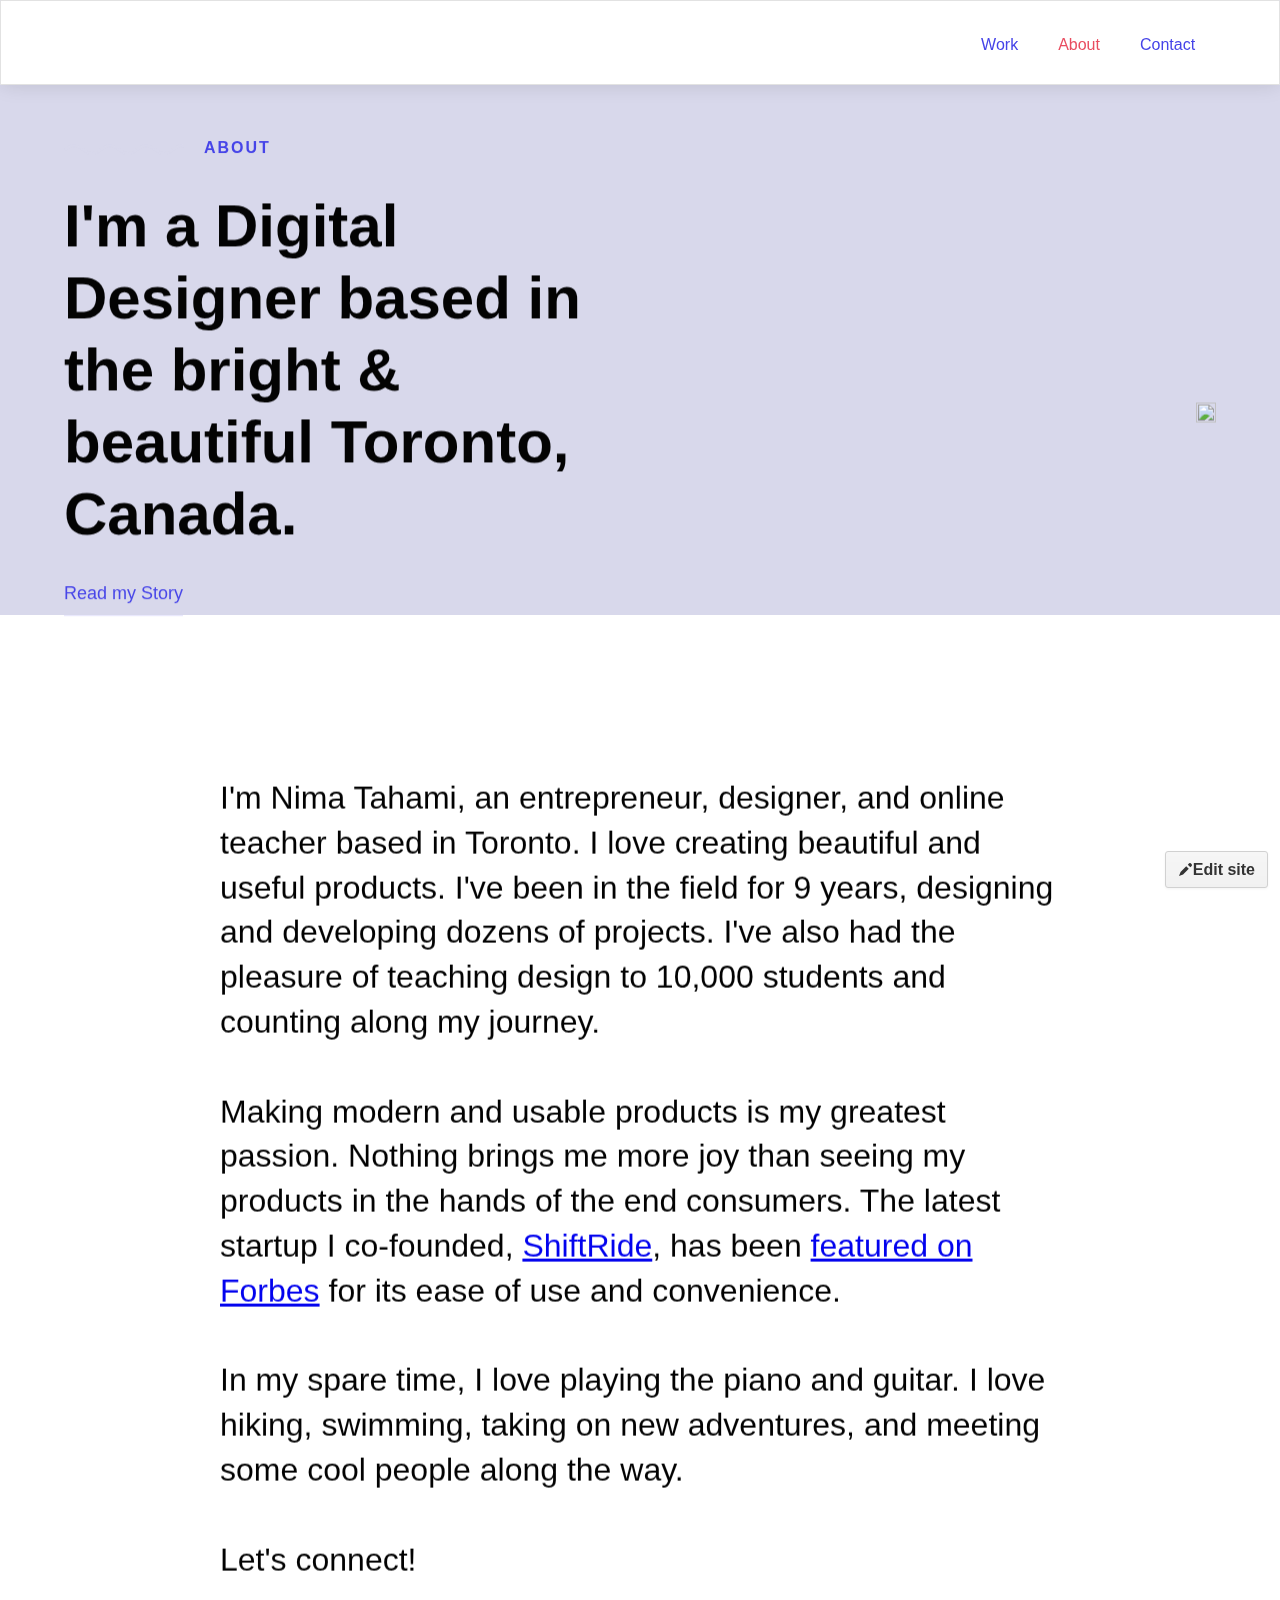
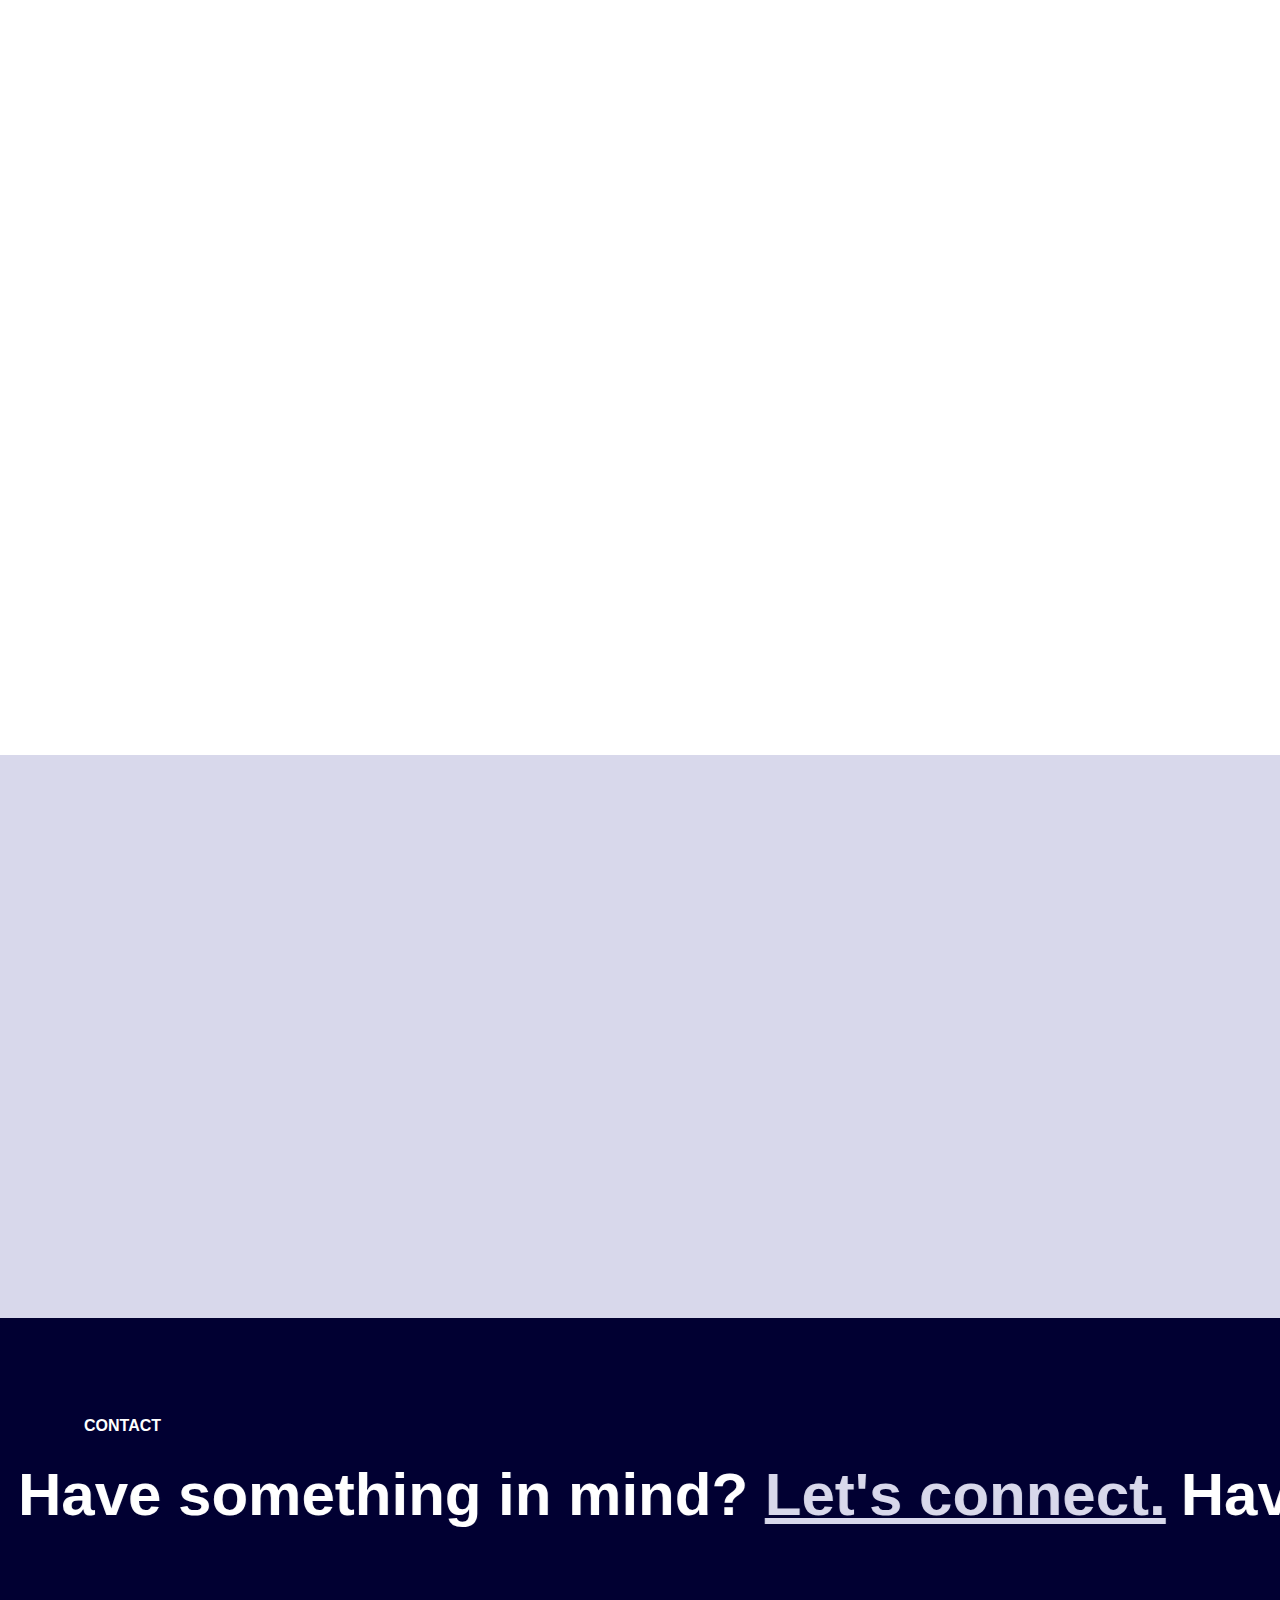
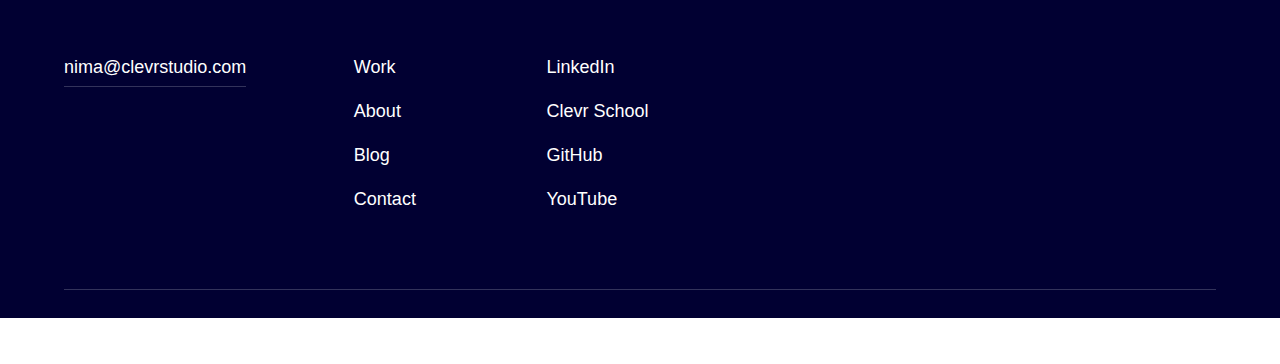
==== about.html @ 8801e3b8 "first commit" ====
<!DOCTYPE html>
<!-- saved from url=(0033)https://www.clevrstudio.com/about -->
<html data-wf-domain="www.clevrstudio.com" data-wf-page="6202ce4fbe01d85a62db918d"
  data-wf-site="6202ce4fbe01d80a02db915d" lang="en"
  class="w-mod-js w-mod-ix wf-epilogue-n7-active wf-epilogue-n2-active wf-epilogue-n5-active wf-epilogue-n9-active wf-epilogue-n6-active wf-epilogue-n8-active wf-epilogue-n3-active wf-epilogue-n4-active wf-spacegrotesk-n7-active wf-spacegrotesk-n6-active wf-spacegrotesk-n4-active wf-spacegrotesk-n5-active wf-active w-editor">

<head>
  <meta http-equiv="Content-Type" content="text/html; charset=UTF-8">
  <style>
    .wf-force-outline-none[tabindex="-1"]:focus {
      outline: none;
    }
  </style>
  <title>Clevr Studio</title>
  <meta
    content="I’m Nima, a product designer based in Toronto. At Clevr Studio, I create user-friendly interfaces for small businesses, fast-growing startups, and scale-ups."
    name="description">
  <meta content="Clevr Studio" property="og:title">
  <meta
    content="I’m Nima, a product designer based in Toronto. At Clevr Studio, I create user-friendly interfaces for small businesses, fast-growing startups, and scale-ups."
    property="og:description">
  <meta
    content="https://uploads-ssl.webflow.com/6202ce4fbe01d80a02db915d/620f572e1d61a3a869625174_Instagram%20Post%20-%2010.png"
    property="og:image">
  <meta content="Clevr Studio" property="twitter:title">
  <meta
    content="I’m Nima, a product designer based in Toronto. At Clevr Studio, I create user-friendly interfaces for small businesses, fast-growing startups, and scale-ups."
    property="twitter:description">
  <meta
    content="https://uploads-ssl.webflow.com/6202ce4fbe01d80a02db915d/620f572e1d61a3a869625174_Instagram%20Post%20-%2010.png"
    property="twitter:image">
  <meta property="og:type" content="website">
  <meta content="summary_large_image" name="twitter:card">
  <meta content="width=device-width, initial-scale=1" name="viewport">
  <link href="style.css" rel="stylesheet" type="text/css">
  <style></style>
  <style></style>
  <style>
    @media (min-width:992px) {
      html.w-mod-js:not(.w-mod-ix) [data-w-id="9b2260ec-58de-59ea-34bc-6c90ebfa8271"] {
        opacity: 0;
      }

      html.w-mod-js:not(.w-mod-ix) [data-w-id="45804f15-d1f4-2b3e-9036-8c9637d5ac4f"] {
        opacity: 0;
      }

      html.w-mod-js:not(.w-mod-ix) [data-w-id="45804f15-d1f4-2b3e-9036-8c9637d5ac55"] {
        opacity: 0;
      }

      html.w-mod-js:not(.w-mod-ix) [data-w-id="45804f15-d1f4-2b3e-9036-8c9637d5ac5a"] {
        opacity: 0;
      }

      html.w-mod-js:not(.w-mod-ix) [data-w-id="45804f15-d1f4-2b3e-9036-8c9637d5ac6f"] {
        opacity: 0;
      }

      html.w-mod-js:not(.w-mod-ix) [data-w-id="45804f15-d1f4-2b3e-9036-8c9637d5ac7e"] {
        opacity: 0;
      }

      html.w-mod-js:not(.w-mod-ix) [data-w-id="45804f15-d1f4-2b3e-9036-8c9637d5ac60"] {
        opacity: 0;
      }

      html.w-mod-js:not(.w-mod-ix) [data-w-id="07f872ef-579b-0055-1f77-5643718310ee"] {
        opacity: 0;
      }
    }

    @media (max-width:991px) and (min-width:768px) {
      html.w-mod-js:not(.w-mod-ix) [data-w-id="9b2260ec-58de-59ea-34bc-6c90ebfa8271"] {
        opacity: 0;
      }

      html.w-mod-js:not(.w-mod-ix) [data-w-id="45804f15-d1f4-2b3e-9036-8c9637d5ac4f"] {
        opacity: 0;
      }

      html.w-mod-js:not(.w-mod-ix) [data-w-id="45804f15-d1f4-2b3e-9036-8c9637d5ac55"] {
        opacity: 0;
      }

      html.w-mod-js:not(.w-mod-ix) [data-w-id="45804f15-d1f4-2b3e-9036-8c9637d5ac5a"] {
        opacity: 0;
      }

      html.w-mod-js:not(.w-mod-ix) [data-w-id="45804f15-d1f4-2b3e-9036-8c9637d5ac6f"] {
        opacity: 0;
      }

      html.w-mod-js:not(.w-mod-ix) [data-w-id="45804f15-d1f4-2b3e-9036-8c9637d5ac7e"] {
        opacity: 0;
      }

      html.w-mod-js:not(.w-mod-ix) [data-w-id="45804f15-d1f4-2b3e-9036-8c9637d5ac60"] {
        opacity: 0;
      }

      html.w-mod-js:not(.w-mod-ix) [data-w-id="07f872ef-579b-0055-1f77-5643718310ee"] {
        opacity: 0;
      }
    }
  </style>
  <script src="https://ajax.googleapis.com/ajax/libs/webfont/1.6.26/webfont.js" type="text/javascript"></script>
  <link rel="stylesheet" href="style.css" media="all">
  <script
    type="text/javascript">WebFont.load({ google: { families: ["Epilogue:200,300,regular,500,600,700,800,900", "Space Grotesk:regular,500,600,700"] } });</script>
  <!--[if lt IE 9]><script src="https://cdnjs.cloudflare.com/ajax/libs/html5shiv/3.7.3/html5shiv.min.js" type="text/javascript"></script><![endif]-->
  <script
    type="text/javascript">!function (o, c) { var n = c.documentElement, t = " w-mod-"; n.className += t + "js", ("ontouchstart" in o || o.DocumentTouch && c instanceof DocumentTouch) && (n.className += t + "touch") }(window, document);</script>
  <link href="https://uploads-ssl.webflow.com/6202ce4fbe01d80a02db915d/620f55b0e7e5cb51c6d12a32_Frame%202.png"
    rel="shortcut icon" type="image/x-icon">
  <link href="https://uploads-ssl.webflow.com/6202ce4fbe01d80a02db915d/620f55aca71cce2174d39bd1_Frame%201.png"
    rel="apple-touch-icon">
  <script
    type="text/javascript">window.__WEBFLOW_CURRENCY_SETTINGS = { "currencyCode": "USD", "$init": true, "symbol": "$", "decimal": ".", "fractionDigits": 2, "group": ",", "template": "{{wf {\"path\":\"symbol\",\"type\":\"PlainText\"} }} {{wf {\"path\":\"amount\",\"type\":\"CommercePrice\"} }} {{wf {\"path\":\"currencyCode\",\"type\":\"PlainText\"} }}", "hideDecimalForWholeNumbers": false };</script>
  <style data-emotion="wf" data-s=""></style>
  <style type="text/css">
    @import url(https://d3e54v103j8qbb.cloudfront.net/fonts/inter/inter.s3.3a4044b2f3.css);
  </style>
  <style type="text/css">
    .w-reset,
    .w-editor-bem-RichTextInput_Content *:not(rteselectionmarker, sub, sup),
    .w-editor-rich-text-container * {
      position: static;
      left: auto;
      top: auto;
      right: auto;
      bottom: auto;
      z-index: auto;
      display: block;
      visibility: visible;
      overflow: visible;
      overflow-x: visible;
      overflow-y: visible;
      -webkit-box-sizing: border-box;
      box-sizing: border-box;
      width: auto;
      height: auto;
      max-height: none;
      max-width: none;
      min-height: 0;
      margin: 0;
      padding: 0;
      float: none;
      clear: none;
      border: 0 none transparent;
      border-radius: 0;
      background: none;
      background-image: none;
      background-position: 0% 0%;
      background-size: auto auto;
      background-repeat: repeat;
      background-origin: padding-box;
      background-clip: border-box;
      background-attachment: scroll;
      background-color: transparent;
      -webkit-box-shadow: none;
      box-shadow: none;
      opacity: 1.0;
      -webkit-transform: none;
      transform: none;
      -webkit-transition: none;
      transition: none;
      direction: ltr;
      font-family: inherit;
      font-weight: inherit;
      color: inherit;
      font-size: inherit;
      line-height: inherit;
      font-style: inherit;
      font-variant: inherit;
      text-align: inherit;
      letter-spacing: inherit;
      text-decoration: inherit;
      text-indent: 0;
      text-transform: inherit;
      list-style-type: disc;
      text-shadow: none;
      font-smoothing: auto;
      vertical-align: baseline;
      cursor: inherit;
      white-space: inherit;
      word-break: normal;
      word-spacing: normal;
      word-wrap: normal;
    }

    span.w-reset,
    span.w-editor-bem-RichTextInput_Content *:not(rteselectionmarker, sub, sup),
    span.w-editor-rich-text-container *,
    .w-reset span,
    .w-editor-bem-RichTextInput_Content *:not(rteselectionmarker, sub, sup) span,
    .w-editor-rich-text-container * span {
      display: inline;
    }

    .w-editor-ghost-span {
      font-size: 0px;
      line-height: 0px;
      display: inline;
      width: 0px;
      height: 0px;
      pointer-events: none;
      position: relative;
      direction: ltr !important;
    }

    .w-editor-ghost-span:after {
      content: '';
      position: absolute;
      width: 6px;
      height: 6px;
      left: -3px;
      top: -3px;
    }

    .w-editor-ghost-span.w-editor-top {
      vertical-align: top;
    }

    .w-editor-ghost-span.w-editor-bottom {
      vertical-align: bottom;
    }

    .w-editor-ghost-span.w-editor-wide {
      width: 20%;
    }

    .w-editor-ghost-span.w-editor-mode-block {
      display: block;
      clear: both;
    }

    .w-editor-ghost-span.w-editor-mode-float-right {
      float: right;
    }

    .w-editor-ghost-span.w-editor-mode-float-left {
      float: left;
    }

    @-webkit-keyframes wf-bounce-in {
      0% {
        opacity: 0;
        -webkit-transform: scale(1);
        transform: scale(1);
      }

      0.5% {
        opacity: 0;
        -webkit-transform: scale(0.94);
        transform: scale(0.94);
      }

      50% {
        opacity: 1.0;
        -webkit-transform: scale(1.005);
        transform: scale(1.005);
      }

      75% {
        -webkit-transform: scale(0.997);
        transform: scale(0.997);
      }

      100% {
        -webkit-transform: scale(1);
        transform: scale(1);
      }
    }

    @keyframes wf-bounce-in {
      0% {
        opacity: 0;
        -webkit-transform: scale(1);
        transform: scale(1);
      }

      0.5% {
        opacity: 0;
        -webkit-transform: scale(0.94);
        transform: scale(0.94);
      }

      50% {
        opacity: 1.0;
        -webkit-transform: scale(1.005);
        transform: scale(1.005);
      }

      75% {
        -webkit-transform: scale(0.997);
        transform: scale(0.997);
      }

      100% {
        -webkit-transform: scale(1);
        transform: scale(1);
      }
    }

    @-webkit-keyframes wf-move-progress {
      from {
        background-position: 40px 0;
      }

      to {
        background-position: 0 0;
      }
    }

    @keyframes wf-move-progress {
      from {
        background-position: 40px 0;
      }

      to {
        background-position: 0 0;
      }
    }

    @-webkit-keyframes wf-blink {

      0%,
      100% {
        background: #808080;
        -webkit-box-shadow: -8px 0 #1F1F1F;
        box-shadow: -8px 0 #1F1F1F;
      }

      50% {
        background: #1F1F1F;
        -webkit-box-shadow: -8px 0 #808080;
        box-shadow: -8px 0 #808080;
      }
    }

    @keyframes wf-blink {

      0%,
      100% {
        background: #808080;
        -webkit-box-shadow: -8px 0 #1F1F1F;
        box-shadow: -8px 0 #1F1F1F;
      }

      50% {
        background: #1F1F1F;
        -webkit-box-shadow: -8px 0 #808080;
        box-shadow: -8px 0 #808080;
      }
    }

    @-webkit-keyframes wf-blink-in {
      40% {
        opacity: 1;
      }
    }

    @keyframes wf-blink-in {
      40% {
        opacity: 1;
      }
    }

    @-webkit-keyframes wf-spin {
      0% {
        -webkit-transform: rotate(0deg);
        transform: rotate(0deg);
      }

      100% {
        -webkit-transform: rotate(360deg);
        transform: rotate(360deg);
      }
    }

    @keyframes wf-spin {
      0% {
        -webkit-transform: rotate(0deg);
        transform: rotate(0deg);
      }

      100% {
        -webkit-transform: rotate(360deg);
        transform: rotate(360deg);
      }
    }

    @-webkit-keyframes wf-move-right {
      0% {
        -webkit-transform: translateX(-10px);
        transform: translateX(-10px);
      }

      100% {
        -webkit-transform: translateX(10px);
        transform: translateX(10px);
      }
    }

    @keyframes wf-move-right {
      0% {
        -webkit-transform: translateX(-10px);
        transform: translateX(-10px);
      }

      100% {
        -webkit-transform: translateX(10px);
        transform: translateX(10px);
      }
    }

    @-webkit-keyframes wf-animate-right-arrow {
      0% {
        -webkit-transform: translateX(5px);
        transform: translateX(5px);
        opacity: 1;
      }

      100% {
        -webkit-transform: translateX(16px);
        transform: translateX(16px);
        opacity: 0;
      }
    }

    @keyframes wf-animate-right-arrow {
      0% {
        -webkit-transform: translateX(5px);
        transform: translateX(5px);
        opacity: 1;
      }

      100% {
        -webkit-transform: translateX(16px);
        transform: translateX(16px);
        opacity: 0;
      }
    }

    @-webkit-keyframes wf-pulse {
      0% {
        -webkit-transform: scale(1);
        transform: scale(1);
        opacity: 1;
      }

      100% {
        -webkit-transform: scale(3.3);
        transform: scale(3.3);
        opacity: 0;
      }
    }

    @keyframes wf-pulse {
      0% {
        -webkit-transform: scale(1);
        transform: scale(1);
        opacity: 1;
      }

      100% {
        -webkit-transform: scale(3.3);
        transform: scale(3.3);
        opacity: 0;
      }
    }

    @-webkit-keyframes wf-pulse-appear {
      0% {
        -webkit-transform: scale(0);
        transform: scale(0);
        opacity: 0;
      }

      70% {
        -webkit-transform: scale(1.5);
        transform: scale(1.5);
        opacity: 1;
      }

      100% {
        -webkit-transform: scale(1);
        transform: scale(1);
        opacity: 1;
      }
    }

    @keyframes wf-pulse-appear {
      0% {
        -webkit-transform: scale(0);
        transform: scale(0);
        opacity: 0;
      }

      70% {
        -webkit-transform: scale(1.5);
        transform: scale(1.5);
        opacity: 1;
      }

      100% {
        -webkit-transform: scale(1);
        transform: scale(1);
        opacity: 1;
      }
    }

    @-webkit-keyframes wf-exclaim-front-icon {
      0% {
        opacity: 0;
        -webkit-transform: scale(1);
        transform: scale(1);
      }

      25% {
        opacity: 1;
        -webkit-transform: scale(1.2);
        transform: scale(1.2);
      }

      50% {
        opacity: 0;
        -webkit-transform: scale(1);
        transform: scale(1);
      }

      75% {
        opacity: 1;
        -webkit-transform: scale(1.2);
        transform: scale(1.2);
      }

      100% {
        -webkit-transform: scale(1);
        transform: scale(1);
      }
    }

    @keyframes wf-exclaim-front-icon {
      0% {
        opacity: 0;
        -webkit-transform: scale(1);
        transform: scale(1);
      }

      25% {
        opacity: 1;
        -webkit-transform: scale(1.2);
        transform: scale(1.2);
      }

      50% {
        opacity: 0;
        -webkit-transform: scale(1);
        transform: scale(1);
      }

      75% {
        opacity: 1;
        -webkit-transform: scale(1.2);
        transform: scale(1.2);
      }

      100% {
        -webkit-transform: scale(1);
        transform: scale(1);
      }
    }

    @-webkit-keyframes wf-exclaim-back-icon {
      0% {
        opacity: 1;
        -webkit-transform: scale(1);
        transform: scale(1);
      }

      25% {
        opacity: 0;
        -webkit-transform: scale(1.2);
        transform: scale(1.2);
      }

      50% {
        opacity: 1;
        -webkit-transform: scale(1);
        transform: scale(1);
      }

      75% {
        opacity: 0;
        -webkit-transform: scale(1.2);
        transform: scale(1.2);
      }

      100% {
        -webkit-transform: scale(1);
        transform: scale(1);
      }
    }

    @keyframes wf-exclaim-back-icon {
      0% {
        opacity: 1;
        -webkit-transform: scale(1);
        transform: scale(1);
      }

      25% {
        opacity: 0;
        -webkit-transform: scale(1.2);
        transform: scale(1.2);
      }

      50% {
        opacity: 1;
        -webkit-transform: scale(1);
        transform: scale(1);
      }

      75% {
        opacity: 0;
        -webkit-transform: scale(1.2);
        transform: scale(1.2);
      }

      100% {
        -webkit-transform: scale(1);
        transform: scale(1);
      }
    }

    @-webkit-keyframes wf-distractor-blink {
      40% {
        opacity: 1;
      }
    }

    @keyframes wf-distractor-blink {
      40% {
        opacity: 1;
      }
    }

    @-webkit-keyframes wf-preview-panel {
      from {
        opacity: 0;
      }

      to {
        opacity: 1;
      }
    }

    @keyframes wf-preview-panel {
      from {
        opacity: 0;
      }

      to {
        opacity: 1;
      }
    }

    /**
 * IMPORTANT: Do not change the values in this file without updating them in zindex.js
 *
 * ISSUE #7308 (https://github.com/webflow/webflow/issues/7308) will remove the need for this synchronization
 *
 * NOTE: For new components, use ui/Layer, not these zIndex: https://github.com/webflow/webflow/blob/dev/docs/app/designer-overlay-system/overlay-system.md
 */
    /* Note: external less veriables used in this file must exist in both designer and editor
and variables defined here must not conflict with those defined in the designer or editor
also rich-text.less has its own sprite-sheet */
    .w-editor-bem-RichText {
      pointer-events: auto;
    }

    .w-editor-bem-RichText * {
      pointer-events: auto;
    }

    [class*='w-editor-edit'] .w-richtext .w-embed,
    [class*='w-editor-edit'] .w-rte-editable .w-embed {
      color: transparent;
    }

    [class*='w-editor-edit'] .w-richtext .w-embed:after,
    [class*='w-editor-edit'] .w-rte-editable .w-embed:after {
      display: block;
      line-height: 0;
    }

    .w-spinner {
      width: 36px;
      height: 36px;
      overflow: hidden;
    }

    .w-spinner i {
      display: none;
      position: absolute;
    }

    .w-spinner .w-spinner-uploading-thin {
      display: block;
      top: 13px;
      left: 13px;
      opacity: .8;
    }

    .w-spinner .w-spinner-success {
      top: 13px;
      left: 12px;
    }

    .w-spinner .w-spinner-success-thin {
      top: 13px;
      left: 12px;
    }

    .w-spinner .w-spinner-cancel {
      top: 13px;
      left: 13px;
    }

    .w-spinner .w-common-loading-dots {
      top: -21px !important;
      left: 12px !important;
    }

    .w-spinner.w-queued .w-common-loading-dots {
      display: block;
    }

    .w-spinner.w-queued .w-spinner-uploading-thin {
      display: none;
    }

    .w-spinner.w-complete .w-spinner-uploading-thin {
      display: none;
    }

    .w-spinner.w-complete .w-spinner-success {
      display: block;
    }

    .w-spinner.w-medium.w-queued .w-common-loading-dots {
      top: -25px !important;
      left: 8px !important;
    }

    .w-spinner.w-medium .w-spinner-uploading-thin {
      top: 10px;
      left: 10px;
    }

    .w-spinner.w-medium .w-spinner-success {
      top: 11px;
      left: 9px;
    }

    .w-spinner.w-medium .w-spinner-cancel {
      top: 10px;
      left: 10px;
    }

    .w-spinner.w-small.w-queued .w-common-loading-dots {
      display: none;
    }

    .w-spinner.w-small .w-spinner-uploading-thin,
    .w-spinner.w-small .w-spinner-success {
      display: none;
    }

    .w-spinner.w-small.w-complete .w-spinner-percent,
    .w-spinner.w-small.w-complete .w-spinner-border {
      opacity: 0;
    }

    .w-spinner.w-small.w-complete .w-spinner-success-thin {
      display: block;
      top: 8px;
      left: 6px;
    }

    .w-spinner.w-small.w-error .w-spinner-percent,
    .w-spinner.w-small.w-error .w-spinner-border {
      opacity: 0;
    }

    .w-spinner.w-small.w-error .w-spinner-cancel {
      display: none;
    }

    .w-spinner.w-small.w-error .w-spinner-success-thin {
      display: block;
      top: 6px;
      left: 7px;
    }

    .w-spinner svg {
      width: 100%;
      height: 100%;
    }

    .w-spinner .w-spinner-overlay {
      fill: rgba(0, 0, 0, 0.8);
    }

    .w-spinner .w-spinner-border {
      stroke-width: 1px;
      stroke: rgba(255, 255, 255, 0.35);
    }

    .w-spinner .w-spinner-percent {
      stroke: #fff;
      stroke-width: 2px;
    }

    .w-spinner .w-spinner-percent.w-hide {
      opacity: 0;
    }

    .w-spinner.w-complete .w-spinner-percent {
      stroke: #50bf5d;
    }

    .w-spinner.w-error .w-spinner-uploading-thin {
      display: none;
    }

    .w-spinner.w-error .w-spinner-percent {
      stroke: #f35353;
    }

    .w-spinner.w-error .w-spinner-cancel {
      display: block;
    }

    .w-editor-selectize-control.w-editor-plugin-drag_drop.w-editor-multi>.w-editor-selectize-input>div.w-editor-ui-sortable-placeholder {
      visibility: visible !important;
      background: #f2f2f2 !important;
      background: rgba(0, 0, 0, 0.06) !important;
      border: 0 none !important;
      -webkit-box-shadow: inset 0 0 12px 4px #fff;
      box-shadow: inset 0 0 12px 4px #fff;
    }

    .w-editor-selectize-control.w-editor-plugin-drag_drop .w-editor-ui-sortable-placeholder::after {
      content: '!';
      visibility: hidden;
    }

    .w-editor-selectize-control.w-editor-plugin-drag_drop .w-editor-ui-sortable-helper {
      -webkit-box-shadow: 0 2px 5px rgba(0, 0, 0, 0.2);
      box-shadow: 0 2px 5px rgba(0, 0, 0, 0.2);
    }

    .w-editor-selectize-dropdown-header {
      position: relative;
      padding: 5px 8px;
      border-bottom: 1px solid #d0d0d0;
      background: #f8f8f8;
      border-radius: 3px 3px 0 0;
    }

    .w-editor-selectize-dropdown-header-close {
      position: absolute;
      right: 8px;
      top: 50%;
      color: #303030;
      opacity: 0.4;
      margin-top: -12px;
      line-height: 20px;
      font-size: 20px !important;
    }

    .w-editor-selectize-dropdown-header-close:hover {
      color: #000000;
    }

    .w-editor-selectize-dropdown.w-editor-plugin-optgroup_columns .w-editor-optgroup {
      border-right: 1px solid #f2f2f2;
      border-top: 0 none;
      float: left;
      -webkit-box-sizing: border-box;
      box-sizing: border-box;
    }

    .w-editor-selectize-dropdown.w-editor-plugin-optgroup_columns .w-editor-optgroup:last-child {
      border-right: 0 none;
    }

    .w-editor-selectize-dropdown.w-editor-plugin-optgroup_columns .w-editor-optgroup:before {
      display: none;
    }

    .w-editor-selectize-dropdown.w-editor-plugin-optgroup_columns .w-editor-optgroup-header {
      border-top: 0 none;
    }

    .w-editor-selectize-control.w-editor-plugin-remove_button [data-value] {
      position: relative;
      padding-right: 18px !important;
    }

    .w-editor-selectize-control.w-editor-plugin-remove_button [data-value] .w-editor-remove {
      position: absolute;
      top: 0;
      right: 0;
      bottom: 0;
      width: 17px;
      text-align: center;
      font-weight: bold;
      font-size: 12px;
      color: inherit;
      text-decoration: none;
      vertical-align: middle;
      display: inline-block;
      padding: 2px 0 0 0;
      border-radius: 0 2px 2px 0;
      -webkit-box-sizing: border-box;
      box-sizing: border-box;
    }

    .w-editor-selectize-control.w-editor-plugin-remove_button [data-value] .w-editor-remove>i {
      position: absolute;
      background-position: 0;
      width: 5px;
      height: 6px;
      opacity: 0.5;
      top: 0;
      bottom: 0;
      left: 0;
      right: 0;
      margin: auto;
      -webkit-transition: opacity 200ms;
      transition: opacity 200ms;
    }

    .w-editor-selectize-control.w-editor-plugin-remove_button [data-value] .w-editor-remove:hover>i {
      opacity: 1;
    }

    .w-editor-selectize-control.w-editor-plugin-remove_button [data-value].w-editor-active .w-editor-remove {
      border-left-color: #cacaca;
    }

    .w-editor-selectize-control.w-editor-plugin-remove_button .w-editor-disabled [data-value] .w-editor-remove:hover {
      background: none;
    }

    .w-editor-selectize-control.w-editor-plugin-remove_button .w-editor-disabled [data-value] .w-editor-remove {
      border-left-color: #ffffff;
    }

    .w-editor-selectize-control {
      position: relative;
    }

    .w-editor-selectize-dropdown,
    .w-editor-selectize-input,
    .w-editor-selectize-input input {
      color: #303030;
      font-family: inherit;
      font-size: 13px;
      line-height: 18px;
      -webkit-font-smoothing: inherit;
    }

    .w-editor-selectize-input,
    .w-editor-selectize-control.w-editor-single .w-editor-selectize-input.w-editor-input-active {
      background: #fff;
      cursor: text;
      display: inline-block;
    }

    .w-editor-selectize-input {
      border: 1px solid #d0d0d0;
      padding: 8px 8px;
      display: inline-block;
      width: 100%;
      overflow: hidden;
      position: relative;
      z-index: 1;
      -webkit-box-sizing: border-box;
      box-sizing: border-box;
      -webkit-box-shadow: inset 0 1px 1px rgba(0, 0, 0, 0.1);
      box-shadow: inset 0 1px 1px rgba(0, 0, 0, 0.1);
      border-radius: 3px;
    }

    .w-editor-selectize-control.w-editor-multi .w-editor-selectize-input.w-editor-has-items {
      padding: 6px 8px 3px;
    }

    .w-editor-selectize-input.w-editor-full {
      background-color: #fff;
    }

    .w-editor-selectize-input.w-editor-disabled,
    .w-editor-selectize-input.w-editor-disabled * {
      cursor: not-allowed !important;
      pointer-events: none !important;
    }

    .w-editor-selectize-input.w-editor-focus {
      -webkit-box-shadow: inset 0 1px 2px rgba(0, 0, 0, 0.15);
      box-shadow: inset 0 1px 2px rgba(0, 0, 0, 0.15);
    }

    .w-editor-selectize-input.w-editor-dropdown-active {
      border-radius: 3px 3px 0 0;
    }

    .w-editor-selectize-input>* {
      vertical-align: baseline;
      display: -moz-inline-stack;
      display: inline-block;
      zoom: 1;
      *display: inline;
    }

    .w-editor-selectize-control.w-editor-multi .w-editor-selectize-input>div {
      cursor: default;
      margin: 0 3px 3px 0;
      padding: 2px 6px;
      background: #f2f2f2;
      color: #303030;
      border: 0 solid #d0d0d0;
    }

    .w-editor-selectize-control.w-editor-multi .w-editor-selectize-input>div.w-editor-active {
      background: #e8e8e8;
      color: #303030;
      border: 0 solid #cacaca;
    }

    .w-editor-selectize-control.w-editor-multi .w-editor-selectize-input.w-editor-disabled>div,
    .w-editor-selectize-control.w-editor-multi .w-editor-selectize-input.w-editor-disabled>div.w-editor-active {
      color: #7d7d7d;
      background: #f2f2f2;
      border: 0 solid #ffffff;
    }

    .w-editor-selectize-input>input {
      padding: 0 !important;
      min-height: 0 !important;
      max-height: none !important;
      color: white;
      max-width: 100% !important;
      margin: 0 2px 0 0 !important;
      text-indent: 0 !important;
      border: 0 none !important;
      background: none !important;
      line-height: inherit !important;
      -webkit-user-select: auto !important;
      -webkit-box-shadow: none !important;
      box-shadow: none !important;
    }

    .w-editor-selectize-input>input::-ms-clear {
      display: none;
    }

    .w-editor-selectize-input>input:focus {
      outline: none !important;
    }

    .w-editor-selectize-input::after {
      content: ' ';
      display: block;
      clear: left;
    }

    .w-editor-selectize-dropdown {
      position: absolute;
      z-index: 10;
      margin: -1px 0 0 0;
      border-top: 0 none;
      -webkit-box-sizing: border-box;
      box-sizing: border-box;
    }

    .w-editor-selectize-dropdown [data-selectable] {
      cursor: default;
      overflow: hidden;
    }

    .w-editor-selectize-dropdown [data-selectable] .w-editor-highlight {
      background: rgba(125, 168, 208, 0.2);
      font-weight: 800;
      text-decoration: underline;
      border-radius: 1px;
    }

    .w-editor-selectize-dropdown [data-selectable],
    .w-editor-selectize-dropdown .w-editor-optgroup-header {
      padding: 5px 8px;
    }

    .w-editor-selectize-dropdown .w-editor-optgroup:first-child .w-editor-optgroup-header {
      border-top: 0 none;
    }

    .w-editor-selectize-dropdown .w-editor-optgroup-header {
      color: #303030;
      background: #fff;
      cursor: default;
    }

    .w-editor-selectize-dropdown .w-editor-active {
      background-color: #f5fafd;
      color: #495c68;
    }

    .w-editor-selectize-dropdown .w-editor-active.w-editor-create {
      color: #495c68;
    }

    .w-editor-selectize-dropdown .w-editor-create {
      color: rgba(48, 48, 48, 0.5);
    }

    .w-editor-selectize-dropdown-content {
      overflow-y: auto;
      overflow-x: hidden;
      max-height: 200px;
    }

    .w-editor-selectize-control.w-editor-single .w-editor-selectize-input,
    .w-editor-selectize-control.w-editor-single .w-editor-selectize-input input {
      cursor: default;
    }

    .w-editor-selectize-control.w-editor-single .w-editor-selectize-input.w-editor-input-active,
    .w-editor-selectize-control.w-editor-single .w-editor-selectize-input.w-editor-input-active input {
      cursor: text;
    }

    .w-editor-selectize-control.w-editor-rtl.w-editor-single .w-editor-selectize-input:after {
      left: 15px;
      right: auto;
    }

    .w-editor-selectize-control.w-editor-rtl .w-editor-selectize-input>input {
      margin: 0 4px 0 -2px !important;
    }

    .w-editor-selectize-control .w-editor-selectize-input.w-editor-disabled {
      opacity: 0.5;
      background-color: #fafafa;
      cursor: not-allowed;
      pointer-events: none;
    }

    .w-editor-selectize-control.w-editor-plugin-drag_drop.w-editor-multi>.w-editor-selectize-input>div.w-editor-ui-sortable-placeholder {
      visibility: visible !important;
      background: #f2f2f2 !important;
      background: rgba(0, 0, 0, 0.06) !important;
      border: 0 none !important;
      -webkit-box-shadow: inset 0 0 12px 4px #fff;
      box-shadow: inset 0 0 12px 4px #fff;
    }

    .w-editor-selectize-control.w-editor-plugin-drag_drop .w-editor-ui-sortable-placeholder::after {
      content: '!';
      visibility: hidden;
    }

    .w-editor-selectize-control.w-editor-plugin-drag_drop .w-editor-ui-sortable-helper {
      -webkit-box-shadow: 0 2px 5px rgba(0, 0, 0, 0.2);
      box-shadow: 0 2px 5px rgba(0, 0, 0, 0.2);
    }

    .w-editor-selectize-dropdown-header {
      position: relative;
      padding: 5px 8px;
      border-bottom: 1px solid #d0d0d0;
      background: #f8f8f8;
      border-radius: 3px 3px 0 0;
    }

    .w-editor-selectize-dropdown-header-close {
      position: absolute;
      right: 8px;
      top: 50%;
      color: #303030;
      opacity: 0.4;
      margin-top: -12px;
      line-height: 20px;
      font-size: 20px !important;
    }

    .w-editor-selectize-dropdown-header-close:hover {
      color: #000000;
    }

    .w-editor-selectize-dropdown.w-editor-plugin-optgroup_columns .w-editor-optgroup {
      border-right: 1px solid #f2f2f2;
      border-top: 0 none;
      float: left;
      -webkit-box-sizing: border-box;
      box-sizing: border-box;
    }

    .w-editor-selectize-dropdown.w-editor-plugin-optgroup_columns .w-editor-optgroup:last-child {
      border-right: 0 none;
    }

    .w-editor-selectize-dropdown.w-editor-plugin-optgroup_columns .w-editor-optgroup:before {
      display: none;
    }

    .w-editor-selectize-dropdown.w-editor-plugin-optgroup_columns .w-editor-optgroup-header {
      border-top: 0 none;
    }

    .w-editor-selectize-control.w-editor-plugin-remove_button [data-value] {
      position: relative;
      padding-right: 24px !important;
    }

    .w-editor-selectize-control.w-editor-plugin-remove_button [data-value] .w-editor-remove {
      z-index: 1;
      /* fixes ie bug (see #392) */
      position: absolute;
      top: 0;
      right: 0;
      bottom: 0;
      width: 17px;
      text-align: center;
      font-weight: bold;
      font-size: 12px;
      color: inherit;
      text-decoration: none;
      vertical-align: middle;
      display: inline-block;
      padding: 2px 0 0 0;
      border-left: 1px solid #d0d0d0;
      border-radius: 0 2px 2px 0;
      -webkit-box-sizing: border-box;
      box-sizing: border-box;
    }

    .w-editor-selectize-control.w-editor-plugin-remove_button [data-value] .w-editor-remove:hover {
      background: rgba(0, 0, 0, 0.05);
    }

    .w-editor-selectize-control.w-editor-plugin-remove_button [data-value].w-editor-active .w-editor-remove {
      border-left-color: #cacaca;
    }

    .w-editor-selectize-control.w-editor-plugin-remove_button .w-editor-disabled [data-value] .w-editor-remove:hover {
      background: none;
    }

    .w-editor-selectize-control.w-editor-plugin-remove_button .w-editor-disabled [data-value] .w-editor-remove {
      border-left-color: #ffffff;
    }

    .w-editor-selectize-control {
      position: relative;
    }

    .w-editor-selectize-dropdown,
    .w-editor-selectize-input,
    .w-editor-selectize-input input {
      color: #303030;
      font-family: inherit;
      font-size: 13px;
      line-height: 18px;
      -webkit-font-smoothing: inherit;
    }

    .w-editor-selectize-input,
    .w-editor-selectize-control.w-editor-single .w-editor-selectize-input.w-editor-input-active {
      background: #fff;
      cursor: text;
      display: inline-block;
    }

    .w-editor-selectize-input {
      border: 1px solid #d0d0d0;
      padding: 8px 8px;
      display: inline-block;
      width: 100%;
      overflow: hidden;
      position: relative;
      z-index: 1;
      -webkit-box-sizing: border-box;
      box-sizing: border-box;
      -webkit-box-shadow: inset 0 1px 1px rgba(0, 0, 0, 0.1);
      box-shadow: inset 0 1px 1px rgba(0, 0, 0, 0.1);
      border-radius: 3px;
    }

    .w-editor-selectize-control.w-editor-multi .w-editor-selectize-input.w-editor-has-items {
      padding: 6px 8px 3px;
    }

    .w-editor-selectize-input.w-editor-full {
      background-color: #fff;
    }

    .w-editor-selectize-input.w-editor-disabled,
    .w-editor-selectize-input.w-editor-disabled * {
      cursor: default !important;
    }

    .w-editor-selectize-input.w-editor-focus {
      -webkit-box-shadow: inset 0 1px 2px rgba(0, 0, 0, 0.15);
      box-shadow: inset 0 1px 2px rgba(0, 0, 0, 0.15);
    }

    .w-editor-selectize-input.w-editor-dropdown-active {
      border-radius: 3px 3px 0 0;
    }

    .w-editor-selectize-input>* {
      vertical-align: baseline;
      display: -moz-inline-stack;
      display: inline-block;
      zoom: 1;
      *display: inline;
    }

    .w-editor-selectize-control.w-editor-multi .w-editor-selectize-input>div {
      cursor: pointer;
      margin: 0 3px 3px 0;
      padding: 2px 6px;
      background: #f2f2f2;
      color: #303030;
      border: 0 solid #d0d0d0;
    }

    .w-editor-selectize-control.w-editor-multi .w-editor-selectize-input>div.w-editor-active {
      background: #e8e8e8;
      color: #303030;
      border: 0 solid #cacaca;
    }

    .w-editor-selectize-control.w-editor-multi .w-editor-selectize-input.w-editor-disabled>div,
    .w-editor-selectize-control.w-editor-multi .w-editor-selectize-input.w-editor-disabled>div.w-editor-active {
      color: #7d7d7d;
      background: #ffffff;
      border: 0 solid #ffffff;
    }

    .w-editor-selectize-input>input {
      display: inline-block !important;
      padding: 0 !important;
      min-height: 0 !important;
      max-height: none !important;
      max-width: 100% !important;
      margin: 0 2px 0 0 !important;
      text-indent: 0 !important;
      border: 0 none !important;
      background: none !important;
      line-height: inherit !important;
      -webkit-user-select: auto !important;
      -webkit-box-shadow: none !important;
      box-shadow: none !important;
    }

    .w-editor-selectize-input>input::-ms-clear {
      display: none;
    }

    .w-editor-selectize-input>input:focus {
      outline: none !important;
    }

    .w-editor-selectize-input::after {
      content: ' ';
      display: block;
      clear: left;
    }

    .w-editor-selectize-input.w-editor-dropdown-active::before {
      content: ' ';
      display: block;
      position: absolute;
      background: #f0f0f0;
      height: 1px;
      bottom: 0;
      left: 0;
      right: 0;
    }

    .w-editor-selectize-dropdown {
      position: absolute;
      z-index: 10;
      border: 1px solid #d0d0d0;
      background: #fff;
      margin: -1px 0 0 0;
      border-top: 0 none;
      -webkit-box-sizing: border-box;
      box-sizing: border-box;
      -webkit-box-shadow: 0 1px 3px rgba(0, 0, 0, 0.1);
      box-shadow: 0 1px 3px rgba(0, 0, 0, 0.1);
      border-radius: 0 0 3px 3px;
    }

    .w-editor-selectize-dropdown [data-selectable] {
      cursor: pointer;
      overflow: hidden;
    }

    .w-editor-selectize-dropdown [data-selectable] .w-editor-highlight {
      background: rgba(125, 168, 208, 0.2);
      border-radius: 1px;
    }

    .w-editor-selectize-dropdown [data-selectable],
    .w-editor-selectize-dropdown .w-editor-optgroup-header {
      padding: 5px 8px;
    }

    .w-editor-selectize-dropdown .w-editor-optgroup:first-child .w-editor-optgroup-header {
      border-top: 0 none;
    }

    .w-editor-selectize-dropdown .w-editor-optgroup-header {
      color: #303030;
      background: #fff;
      cursor: default;
    }

    .w-editor-selectize-dropdown .w-editor-active {
      background-color: #f5fafd;
      color: #495c68;
    }

    .w-editor-selectize-dropdown .w-editor-active.w-editor-create {
      color: #495c68;
    }

    .w-editor-selectize-dropdown .w-editor-create {
      color: rgba(48, 48, 48, 0.5);
    }

    .w-editor-selectize-dropdown-content {
      overflow-y: auto;
      overflow-x: hidden;
      max-height: 200px;
    }

    .w-editor-selectize-control.w-editor-single .w-editor-selectize-input,
    .w-editor-selectize-control.w-editor-single .w-editor-selectize-input input {
      cursor: pointer;
    }

    .w-editor-selectize-control.w-editor-single .w-editor-selectize-input.w-editor-input-active,
    .w-editor-selectize-control.w-editor-single .w-editor-selectize-input.w-editor-input-active input {
      cursor: text;
    }

    .w-editor-selectize-control.w-editor-single .w-editor-selectize-input:after {
      content: ' ';
      display: block;
      position: absolute;
      top: 50%;
      right: 15px;
      margin-top: -3px;
      width: 0;
      height: 0;
      border-style: solid;
      border-width: 5px 5px 0 5px;
      border-color: #808080 transparent transparent transparent;
    }

    .w-editor-selectize-control.w-editor-single .w-editor-selectize-input.w-editor-dropdown-active:after {
      margin-top: -4px;
      border-width: 0 5px 5px 5px;
      border-color: transparent transparent #808080 transparent;
    }

    .w-editor-selectize-control.w-editor-rtl.w-editor-single .w-editor-selectize-input:after {
      left: 15px;
      right: auto;
    }

    .w-editor-selectize-control.w-editor-rtl .w-editor-selectize-input>input {
      margin: 0 4px 0 -2px !important;
    }

    .w-editor-selectize-control .w-editor-selectize-input.w-editor-disabled {
      opacity: 0.5;
      background-color: #fafafa;
    }

    .w-codemirror {
      /**
  Copied from CodeMirror v5.40.0
  https://github.com/codemirror/CodeMirror/blob/ed8dfeb5e2ed25b5dd1f1eccc7b757ca6dbd118d/lib/codemirror.css

  Not modified. Customizations go in
  - public/css/designer-flux/codemirror-custom.less
  - public/css/dashboard/codemirror.less
*/
      /* BASICS */
      /* PADDING */
      /* GUTTER */
      /* CURSOR */
      /* Shown when moving in bi-directional text */
      /* Can style cursor different in overwrite (non-insert) mode */
      /* DEFAULT THEME */
      /* Default styles for common addons */
      /* STOP */
      /* The rest of this file contains styles related to the mechanics of
   the editor. You probably shouldn't touch them. */
      /* The fake, visible scrollbars. Used to force redraw during scrolling
   before actual scrolling happens, thus preventing shaking and
   flickering artifacts. */
      /* Force content-box sizing for the elements where we expect it */
      /* Used to force a border model for a node */
      /* See issue #2901 */
      /* Help users use markselection to safely style text background */
      /**
  Modified from CodeMirror v5.40.0
  https://github.com/codemirror/CodeMirror/blob/ed8dfeb5e2ed25b5dd1f1eccc7b757ca6dbd118d/theme/material.css
*/
      /*

    Name:       material
    Author:     Michael Kaminsky (http://github.com/mkaminsky11)

    Original material color scheme by Mattia Astorino (https://github.com/equinusocio/material-theme)

*/
      /* webflow added */
      /* end webflow added */
      /* webflow removed
  .cm-s-webflow-material .cm-tag { color: rgba(255, 83, 112, 1); }
*/
    }

    .w-codemirror .CodeMirror {
      /* Set height, width, borders, and global font properties here */
      font-family: monospace;
      height: 300px;
      color: black;
      direction: ltr;
    }

    .w-codemirror .CodeMirror-lines {
      padding: 4px 0;
      /* Vertical padding around content */
    }

    .w-codemirror .CodeMirror pre {
      padding: 0 4px;
      /* Horizontal padding of content */
    }

    .w-codemirror .CodeMirror-scrollbar-filler,
    .w-codemirror .CodeMirror-gutter-filler {
      background-color: white;
      /* The little square between H and V scrollbars */
    }

    .w-codemirror .CodeMirror-gutters {
      border-right: 1px solid #ddd;
      background-color: #f6f6f6;
      white-space: nowrap;
    }

    .w-codemirror .CodeMirror-linenumber {
      padding: 0 3px 0 5px;
      min-width: 20px;
      text-align: right;
      color: #999;
      white-space: nowrap;
    }

    .w-codemirror .CodeMirror-guttermarker {
      color: black;
    }

    .w-codemirror .CodeMirror-guttermarker-subtle {
      color: #999;
    }

    .w-codemirror .CodeMirror-cursor {
      border-left: 1px solid black;
      border-right: none;
      width: 0;
    }

    .w-codemirror .CodeMirror div.CodeMirror-secondarycursor {
      border-left: 1px solid silver;
    }

    .w-codemirror .cm-fat-cursor .CodeMirror-cursor {
      width: auto;
      border: 0 !important;
      background: #7e7;
    }

    .w-codemirror .cm-fat-cursor div.CodeMirror-cursors {
      z-index: 1;
    }

    .w-codemirror .cm-fat-cursor-mark {
      background-color: rgba(20, 255, 20, 0.5);
      -webkit-animation: blink 1.06s steps(1) infinite;
      animation: blink 1.06s steps(1) infinite;
    }

    .w-codemirror .cm-animate-fat-cursor {
      width: auto;
      border: 0;
      -webkit-animation: blink 1.06s steps(1) infinite;
      animation: blink 1.06s steps(1) infinite;
      background-color: #7e7;
    }

    @-webkit-keyframes blink {
      50% {
        background-color: transparent;
      }
    }

    @keyframes blink {
      50% {
        background-color: transparent;
      }
    }

    .w-codemirror .cm-tab {
      display: inline-block;
      text-decoration: inherit;
    }

    .w-codemirror .CodeMirror-rulers {
      position: absolute;
      left: 0;
      right: 0;
      top: -50px;
      bottom: -20px;
      overflow: hidden;
    }

    .w-codemirror .CodeMirror-ruler {
      border-left: 1px solid #ccc;
      top: 0;
      bottom: 0;
      position: absolute;
    }

    .w-codemirror .cm-s-default .CodeMirror-selected {
      background: #c3dbf8 !important;
    }

    .w-codemirror .cm-s-default .cm-header {
      color: blue;
    }

    .w-codemirror .cm-s-default .cm-quote {
      color: #090;
    }

    .w-codemirror .cm-negative {
      color: #d44;
    }

    .w-codemirror .cm-positive {
      color: #292;
    }

    .w-codemirror .cm-header,
    .w-codemirror .cm-strong {
      font-weight: bold;
    }

    .w-codemirror .cm-em {
      font-style: italic;
    }

    .w-codemirror .cm-link {
      text-decoration: underline;
    }

    .w-codemirror .cm-strikethrough {
      text-decoration: line-through;
    }

    .w-codemirror .cm-s-default .cm-keyword {
      color: #708;
    }

    .w-codemirror .cm-s-default .cm-atom {
      color: #219;
    }

    .w-codemirror .cm-s-default .cm-number {
      color: #164;
    }

    .w-codemirror .cm-s-default .cm-def {
      color: #00f;
    }

    .w-codemirror .cm-s-default .cm-variable-2 {
      color: #05a;
    }

    .w-codemirror .cm-s-default .cm-variable-3,
    .w-codemirror .cm-s-default .cm-type {
      color: #085;
    }

    .w-codemirror .cm-s-default .cm-comment {
      color: #a50;
    }

    .w-codemirror .cm-s-default .cm-string {
      color: #a11;
    }

    .w-codemirror .cm-s-default .cm-string-2 {
      color: #f50;
    }

    .w-codemirror .cm-s-default .cm-meta {
      color: #555;
    }

    .w-codemirror .cm-s-default .cm-qualifier {
      color: #555;
    }

    .w-codemirror .cm-s-default .cm-builtin {
      color: #30a;
    }

    .w-codemirror .cm-s-default .cm-bracket {
      color: #997;
    }

    .w-codemirror .cm-s-default .cm-tag {
      color: #170;
    }

    .w-codemirror .cm-s-default .cm-attribute {
      color: #00c;
    }

    .w-codemirror .cm-s-default .cm-hr {
      color: #999;
    }

    .w-codemirror .cm-s-default .cm-link {
      color: #00c;
    }

    .w-codemirror .cm-s-default .cm-error {
      color: #f00;
    }

    .w-codemirror .cm-invalidchar {
      color: #f00;
    }

    .w-codemirror .CodeMirror-composing {
      border-bottom: 2px solid;
    }

    .w-codemirror div.CodeMirror span.CodeMirror-matchingbracket {
      color: #0b0;
    }

    .w-codemirror div.CodeMirror span.CodeMirror-nonmatchingbracket {
      color: #a22;
    }

    .w-codemirror .CodeMirror-matchingtag {
      background: rgba(255, 150, 0, 0.3);
    }

    .w-codemirror .CodeMirror-activeline-background {
      background: #e8f2ff;
    }

    .w-codemirror .CodeMirror {
      position: relative;
      overflow: hidden;
      background: white;
    }

    .w-codemirror .CodeMirror-scroll {
      overflow: scroll !important;
      /* Things will break if this is overridden */
      /* 30px is the magic margin used to hide the element's real scrollbars */
      /* See overflow: hidden in .CodeMirror */
      margin-bottom: -30px;
      margin-right: -30px;
      padding-bottom: 30px;
      height: 100%;
      outline: none;
      /* Prevent dragging from highlighting the element */
      position: relative;
    }

    .w-codemirror .CodeMirror-sizer {
      position: relative;
      border-right: 30px solid transparent;
    }

    .w-codemirror .CodeMirror-vscrollbar,
    .w-codemirror .CodeMirror-hscrollbar,
    .w-codemirror .CodeMirror-scrollbar-filler,
    .w-codemirror .CodeMirror-gutter-filler {
      position: absolute;
      z-index: 6;
      display: none;
    }

    .w-codemirror .CodeMirror-vscrollbar {
      right: 0;
      top: 0;
      overflow-x: hidden;
      overflow-y: scroll;
    }

    .w-codemirror .CodeMirror-hscrollbar {
      bottom: 0;
      left: 0;
      overflow-y: hidden;
      overflow-x: scroll;
    }

    .w-codemirror .CodeMirror-scrollbar-filler {
      right: 0;
      bottom: 0;
    }

    .w-codemirror .CodeMirror-gutter-filler {
      left: 0;
      bottom: 0;
    }

    .w-codemirror .CodeMirror-gutters {
      position: absolute;
      left: 0;
      top: 0;
      min-height: 100%;
      z-index: 3;
    }

    .w-codemirror .CodeMirror-gutter {
      white-space: normal;
      height: 100%;
      display: inline-block;
      vertical-align: top;
      margin-bottom: -30px;
    }

    .w-codemirror .CodeMirror-gutter-wrapper {
      position: absolute;
      z-index: 4;
      background: none !important;
      border: none !important;
    }

    .w-codemirror .CodeMirror-gutter-background {
      position: absolute;
      top: 0;
      bottom: 0;
      z-index: 4;
    }

    .w-codemirror .CodeMirror-gutter-elt {
      position: absolute;
      cursor: default;
      z-index: 4;
    }

    .w-codemirror .CodeMirror-gutter-wrapper ::-moz-selection {
      background-color: transparent;
    }

    .w-codemirror .CodeMirror-gutter-wrapper ::selection {
      background-color: transparent;
    }

    .w-codemirror .CodeMirror-gutter-wrapper ::-moz-selection {
      background-color: transparent;
    }

    .w-codemirror .CodeMirror-lines {
      cursor: text;
      min-height: 1px;
      /* prevents collapsing before first draw */
    }

    .w-codemirror .CodeMirror pre {
      /* Reset some styles that the rest of the page might have set */
      border-radius: 0;
      border-width: 0;
      background: transparent;
      font-family: inherit;
      font-size: inherit;
      margin: 0;
      white-space: pre;
      word-wrap: normal;
      line-height: inherit;
      color: inherit;
      z-index: 2;
      position: relative;
      overflow: visible;
      -webkit-tap-highlight-color: transparent;
      -webkit-font-variant-ligatures: contextual;
      font-variant-ligatures: contextual;
    }

    .w-codemirror .CodeMirror-wrap pre {
      word-wrap: break-word;
      white-space: pre-wrap;
      word-break: normal;
    }

    .w-codemirror .CodeMirror-linebackground {
      position: absolute;
      left: 0;
      right: 0;
      top: 0;
      bottom: 0;
      z-index: 0;
    }

    .w-codemirror .CodeMirror-linewidget {
      position: relative;
      z-index: 2;
      padding: 0.1px;
      /* Force widget margins to stay inside of the container */
    }

    .w-codemirror .CodeMirror-rtl pre {
      direction: rtl;
    }

    .w-codemirror .CodeMirror-code {
      outline: none;
    }

    .w-codemirror .CodeMirror-scroll,
    .w-codemirror .CodeMirror-sizer,
    .w-codemirror .CodeMirror-gutter,
    .w-codemirror .CodeMirror-gutters,
    .w-codemirror .CodeMirror-linenumber {
      -webkit-box-sizing: content-box;
      box-sizing: content-box;
    }

    .w-codemirror .CodeMirror-measure {
      position: absolute;
      width: 100%;
      height: 0;
      overflow: hidden;
      visibility: hidden;
    }

    .w-codemirror .CodeMirror-cursor {
      position: absolute;
      pointer-events: none;
    }

    .w-codemirror .CodeMirror-measure pre {
      position: static;
    }

    .w-codemirror div.CodeMirror-cursors {
      visibility: hidden;
      position: relative;
      z-index: 3;
    }

    .w-codemirror div.CodeMirror-dragcursors {
      visibility: visible;
    }

    .w-codemirror .CodeMirror-focused div.CodeMirror-cursors {
      visibility: visible;
    }

    .w-codemirror .CodeMirror-selected {
      background: #d9d9d9;
    }

    .w-codemirror .CodeMirror-focused .CodeMirror-selected {
      background: #d7d4f0;
    }

    .w-codemirror .CodeMirror-crosshair {
      cursor: crosshair;
    }

    .w-codemirror .CodeMirror-line::-moz-selection,
    .w-codemirror .CodeMirror-line>span::-moz-selection,
    .w-codemirror .CodeMirror-line>span>span::-moz-selection {
      background: #d7d4f0;
    }

    .w-codemirror .CodeMirror-line::selection,
    .w-codemirror .CodeMirror-line>span::selection,
    .w-codemirror .CodeMirror-line>span>span::selection {
      background: #d7d4f0;
    }

    .w-codemirror .CodeMirror-line::-moz-selection,
    .w-codemirror .CodeMirror-line>span::-moz-selection,
    .w-codemirror .CodeMirror-line>span>span::-moz-selection {
      background: #d7d4f0;
    }

    .w-codemirror .cm-searching {
      background-color: #ffa;
      background-color: rgba(255, 255, 0, 0.4);
    }

    .w-codemirror .cm-force-border {
      padding-right: 0.1px;
    }

    @media print {
      .w-codemirror {
        /* Hide the cursor when printing */
      }

      .w-codemirror .CodeMirror div.CodeMirror-cursors {
        visibility: hidden;
      }
    }

    .w-codemirror .cm-tab-wrap-hack:after {
      content: '';
    }

    .w-codemirror span.CodeMirror-selectedtext {
      background: none;
    }

    .w-codemirror .cm-s-webflow-material.CodeMirror {
      background-color: white;
      color: #404040;
    }

    .w-codemirror .cm-s-webflow-material .CodeMirror-gutters {
      background: white;
      color: #404040;
      border-right: none;
      border-top-left-radius: 2px;
      border-bottom-left-radius: 2px;
    }

    .w-codemirror .cm-s-webflow-material .CodeMirror-gutter {
      border-right: 1px solid #212121;
    }

    .w-codemirror .cm-s-webflow-material.CodeMirror-focused .CodeMirror-gutters {
      background: white;
    }

    .w-codemirror .cm-s-webflow-material.CodeMirror-focused .CodeMirror-gutter {
      border-right-color: #212121;
    }

    .w-codemirror .cm-s-webflow-material.CodeMirror-focused {
      outline: none;
      -webkit-box-shadow: 0 0 0 1px #2496ff;
      box-shadow: 0 0 0 1px #2496ff;
      background: white;
      border-radius: 2px;
    }

    .w-codemirror .cm-s-webflow-material.CodeMirror-focused:hover {
      outline: none;
      -webkit-box-shadow: 0 0 0 1px #2496ff;
      box-shadow: 0 0 0 1px #2496ff;
    }

    .w-codemirror .cm-s-webflow-material .CodeMirror-linenumber {
      color: #757575;
      text-align: center;
    }

    .w-codemirror .cm-s-webflow-material .CodeMirror-guttermarker,
    .w-codemirror .cm-s-webflow-material .CodeMirror-guttermarker-subtle,
    .w-codemirror .cm-s-webflow-material .CodeMirror-linenumber {
      color: #537f7e;
    }

    .w-codemirror .cm-s-webflow-material .CodeMirror-cursor {
      border-left: 1px solid #d6d6d6;
    }

    .w-codemirror .cm-s-webflow-material div.CodeMirror-selected {
      background: none;
    }

    .w-codemirror .cm-s-webflow-material.CodeMirror-focused div.CodeMirror-selected {
      background: rgba(36, 150, 255, 0.35);
    }

    .w-codemirror .cm-s-webflow-material .CodeMirror-line::-moz-selection,
    .w-codemirror .cm-s-webflow-material .CodeMirror-line>span::-moz-selection,
    .w-codemirror .cm-s-webflow-material .CodeMirror-line>span>span::-moz-selection {
      background: rgba(255, 255, 255, 0.1);
    }

    .w-codemirror .cm-s-webflow-material .CodeMirror-line::selection,
    .w-codemirror .cm-s-webflow-material .CodeMirror-line>span::selection,
    .w-codemirror .cm-s-webflow-material .CodeMirror-line>span>span::selection {
      background: rgba(255, 255, 255, 0.1);
    }

    .w-codemirror .cm-s-webflow-material .CodeMirror-line::-moz-selection,
    .w-codemirror .cm-s-webflow-material .CodeMirror-line>span::-moz-selection,
    .w-codemirror .cm-s-webflow-material .CodeMirror-line>span>span::-moz-selection {
      background: rgba(255, 255, 255, 0.1);
    }

    .w-codemirror .cm-s-webflow-material .CodeMirror-activeline-background {
      background: rgba(0, 0, 0, 0);
    }

    .w-codemirror .cm-s-webflow-material .cm-keyword {
      color: #c792ea;
    }

    .w-codemirror .cm-s-webflow-material .cm-operator {
      color: #e9eded;
    }

    .w-codemirror .cm-s-webflow-material .cm-variable-2 {
      color: #80cbc4;
    }

    .w-codemirror .cm-s-webflow-material .cm-variable-3,
    .w-codemirror .cm-s-webflow-material .cm-type {
      color: #82b1ff;
    }

    .w-codemirror .cm-s-webflow-material .cm-builtin {
      color: #decb6b;
    }

    .w-codemirror .cm-s-webflow-material .cm-atom {
      color: #f77669;
    }

    .w-codemirror .cm-s-webflow-material .cm-number {
      color: #f77669;
    }

    .w-codemirror .cm-s-webflow-material .cm-def {
      color: #e9eded;
    }

    .w-codemirror .cm-s-webflow-material .cm-string {
      color: #c3e88d;
    }

    .w-codemirror .cm-s-webflow-material .cm-string-2 {
      color: #80cbc4;
    }

    .w-codemirror .cm-s-webflow-material .cm-comment {
      color: #546e7a;
    }

    .w-codemirror .cm-s-webflow-material .cm-variable {
      color: #82b1ff;
    }

    .w-codemirror .cm-s-webflow-material .cm-tag {
      color: #80cbc4;
    }

    .w-codemirror .cm-s-webflow-material .cm-meta {
      color: #80cbc4;
    }

    .w-codemirror .cm-s-webflow-material .cm-attribute {
      color: #ffcb6b;
    }

    .w-codemirror .cm-s-webflow-material .cm-property {
      color: #80cbae;
    }

    .w-codemirror .cm-s-webflow-material .cm-qualifier {
      color: #decb6b;
    }

    .w-codemirror .cm-s-webflow-material .cm-variable-3,
    .w-codemirror .cm-s-webflow-material .cm-type {
      color: #decb6b;
    }

    .w-codemirror .cm-s-webflow-material .cm-error {
      color: white;
      background-color: #cf313b;
    }

    .w-codemirror .cm-s-webflow-material .CodeMirror-matchingbracket {
      text-decoration: underline;
      color: white !important;
    }

    .w-virtualized {
      /* Collection default theme */
      /* Grid default theme */
      /* FlexTable default theme */
    }

    .w-virtualized .w-editor-Collection {
      position: relative;
      overflow: auto;
      -webkit-overflow-scrolling: touch;
      /* Without this property, Chrome repaints the entire Collection any time a new row or column is added.
     Firefox only repaints the new row or column (regardless of this property).
     Safari and IE don't support the property at all. */
      will-change: transform;
    }

    .w-virtualized .w-editor-Collection__innerScrollContainer {
      -webkit-box-sizing: border-box;
      box-sizing: border-box;
      overflow: hidden;
    }

    .w-virtualized .w-editor-Collection__cell {
      position: absolute;
    }

    .w-virtualized .Grid {
      position: relative;
      overflow: auto;
      -webkit-overflow-scrolling: touch;
      /* Without this property, Chrome repaints the entire Grid any time a new row or column is added.
     Firefox only repaints the new row or column (regardless of this property).
     Safari and IE don't support the property at all. */
      will-change: transform;
    }

    .w-virtualized .Grid__innerScrollContainer {
      -webkit-box-sizing: border-box;
      box-sizing: border-box;
      overflow: hidden;
    }

    .w-virtualized .Grid__cell {
      position: absolute;
    }

    .w-virtualized .w-editor-FlexTable__Grid {
      overflow-x: hidden;
    }

    .w-virtualized .w-editor-FlexTable__headerRow {
      font-weight: 700;
      text-transform: uppercase;
      display: -webkit-box;
      display: -ms-flexbox;
      display: flex;
      -webkit-box-orient: horizontal;
      -webkit-box-direction: normal;
      -ms-flex-direction: row;
      flex-direction: row;
      -webkit-box-align: center;
      -ms-flex-align: center;
      align-items: center;
      overflow: hidden;
    }

    .w-virtualized .w-editor-FlexTable__headerTruncatedText {
      white-space: nowrap;
      text-overflow: ellipsis;
      overflow: hidden;
    }

    .w-virtualized .w-editor-FlexTable__row {
      display: -webkit-box;
      display: -ms-flexbox;
      display: flex;
      -webkit-box-orient: horizontal;
      -webkit-box-direction: normal;
      -ms-flex-direction: row;
      flex-direction: row;
      -webkit-box-align: center;
      -ms-flex-align: center;
      align-items: center;
      overflow: hidden;
    }

    .w-virtualized .w-editor-FlexTable__headerColumn,
    .w-virtualized .w-editor-FlexTable__rowColumn {
      margin-right: 10px;
      min-width: 0px;
    }

    .w-virtualized .w-editor-FlexTable__headerColumn:first-of-type,
    .w-virtualized .w-editor-FlexTable__rowColumn:first-of-type {
      margin-left: 10px;
    }

    .w-virtualized .w-editor-FlexTable__headerColumn {
      -webkit-box-align: center;
      -ms-flex-align: center;
      align-items: center;
      display: -webkit-box;
      display: -ms-flexbox;
      display: flex;
      -webkit-box-orient: horizontal;
      -webkit-box-direction: normal;
      -ms-flex-direction: row;
      flex-direction: row;
      overflow: hidden;
    }

    .w-virtualized .w-editor-FlexTable__sortableHeaderColumn {
      cursor: pointer;
    }

    .w-virtualized .w-editor-FlexTable__rowColumn {
      -webkit-box-pack: center;
      -ms-flex-pack: center;
      justify-content: center;
      -webkit-box-orient: vertical;
      -webkit-box-direction: normal;
      -ms-flex-direction: column;
      flex-direction: column;
      display: -webkit-box;
      display: -ms-flexbox;
      display: flex;
      overflow: hidden;
      height: 100%;
    }

    .w-virtualized .w-editor-FlexTable__sortableHeaderIconContainer {
      display: -webkit-box;
      display: -ms-flexbox;
      display: flex;
      -webkit-box-align: center;
      -ms-flex-align: center;
      align-items: center;
    }

    .w-virtualized .w-editor-FlexTable__sortableHeaderIcon {
      -webkit-box-flex: 0;
      -ms-flex: 0 0 24px;
      flex: 0 0 24px;
      height: 1em;
      width: 1em;
      fill: currentColor;
    }

    .w-virtualized .w-editor-FlexTable__truncatedColumnText {
      text-overflow: ellipsis;
      overflow: hidden;
    }

    .w-editor-invalid-input {
      -webkit-box-shadow: 0 0 0 1px #ed273e;
      box-shadow: 0 0 0 1px #ed273e;
    }

    .w-editor-invalid-input>input.w-editor-input {
      color: #ff424d;
    }

    .w-editor-preview-input {
      background: #4d4d4d;
      border-color: #5e5e5e;
    }

    .w-editor-highlighted-input {
      background: rgba(138, 194, 255, 0.35);
      border-color: rgba(138, 194, 255, 0.8);
    }

    .w-editor-notice-input {
      background: #6f6452;
      border-color: #9e8863;
    }

    .w-editor-bem-Field+.w-editor-bem-Field,
    .w-editor-bem-WireframeField+.w-editor-bem-WireframeField,
    .w-editor-bem-InlineField+.w-editor-bem-Field,
    .w-editor-bem-Field_Group+.w-editor-bem-Field,
    .w-editor-bem-Field+.w-editor-bem-Field_Group {
      margin-top: 16px;
    }

    .w-editor-bem-Field+.w-editor-bem-Field-secondary,
    .w-editor-bem-WireframeField+.w-editor-bem-WireframeField-secondary,
    .w-editor-bem-InlineField+.w-editor-bem-Field-secondary {
      margin-top: 7px;
    }

    .w-editor-bem-Field-inline+.w-editor-bem-Field-inline,
    .w-editor-bem-Field-inline+.w-editor-bem-Button {
      margin-top: 0;
      margin-left: 20px;
    }

    .w-editor-bem-Icon+.w-editor-bem-Text,
    .w-editor-bem-Svg+.w-editor-bem-Text,
    .w-editor-bem-Text+.w-editor-bem-Icon,
    .w-editor-bem-Button_Icon+.w-editor-bem-Text,
    .w-editor-bem-Link_Icon+.w-editor-bem-Text,
    .w-editor-bem-Text+.w-editor-bem-Link_Icon,
    .w-editor-bem-Checkbox+.w-editor-bem-Icon,
    .w-editor-bem-Pill+.w-editor-bem-Pill,
    .w-editor-bem-Pill+.w-editor-bem-Link,
    .w-editor-bem-Button+.w-editor-bem-Button,
    .w-editor-bem-TextInput+.w-editor-bem-Button,
    .w-editor-bem-Text+.w-editor-bem-TextInput,
    .w-editor-bem-Link+.w-editor-bem-Button,
    .w-editor-bem-Text+.w-editor-bem-ProfilePictures,
    .w-editor-bem-Swatch+.w-editor-bem-Text,
    .w-editor-bem-Text+.w-editor-bem-Button,
    .w-editor-bem-SelectInput+.w-editor-bem-Button,
    .w-editor-bem-TagSelect+.w-editor-bem-Button {
      margin-left: 8px;
    }

    .w-editor-bem-Dropdown+.w-editor-bem-Dropdown,
    .w-editor-bem-ProfilePictures+.w-editor-bem-Pane_Actions,
    .w-editor-bem-ProfilePicture+.w-editor-bem-Text,
    .w-editor-bem-Button+.w-editor-bem-Pane_Title {
      margin-left: 12px;
    }

    .w-editor-bem-ProfilePicture:focus-visible {
      outline: 2px solid #3490eb;
    }

    .w-editor-bem-TextInput+.w-editor-bem-Pill,
    .w-editor-bem-Heading+.w-editor-bem-Image {
      margin-top: 8px;
    }

    .w-editor-bem-TextInput+.w-editor-bem-Pill {
      vertical-align: bottom;
    }

    .w-editor-bem-Field_Notice+.w-editor-bem-Field_Notice {
      margin-top: -5px;
    }

    .w-editor-bem-List+.w-editor-bem-Paragraph,
    .w-editor-bem-Field+.w-editor-bem-Paragraph,
    .w-editor-bem-List+.w-editor-bem-Pane_Message,
    .w-editor-bem-Pane_Message+.w-editor-bem-Paragraph {
      margin-top: 12px;
    }

    .w-editor-bem-Field_Label_Text+.w-editor-bem-HintButton {
      margin-left: 7px;
    }

    .w-editor-bem-Heading+.w-editor-bem-Heading_Text {
      margin-top: 10px;
    }

    .w-editor-bem-Heading+.w-editor-bem-Paragraph,
    .w-editor-bem-Paragraph+.w-editor-bem-Heading,
    .w-editor-bem-Paragraph+.w-editor-bem-Paragraph {
      margin-top: 10px;
    }

    .w-editor-bem-Heading+.w-editor-bem-Field,
    .w-editor-bem-Heading+.w-editor-bem-Pane_Message,
    .w-editor-bem-Heading+.w-editor-bem-List {
      margin-top: 16px;
    }

    .w-editor-bem-Heading_Text+.w-editor-bem-Field,
    .w-editor-bem-Heading_Text+.w-editor-bem-Pane_Message,
    .w-editor-bem-Heading_Text+.w-editor-bem-List {
      margin-top: 16px;
    }

    .w-editor-bem-Form_Body>.w-editor-bem-Pane_Message:first-child {
      margin: 20px 8px 0 8px;
    }

    .w-editor-bem-ProfilePicture+.w-editor-bem-ProfilePicture,
    .w-editor-bem-SlugPreview_Icon+.w-editor-bem-Text,
    .w-editor-bem-SlugPreview_Icon+.w-editor-bem-Svg,
    .w-editor-bem-EditablePill_Icon+.w-editor-bem-Text,
    .w-editor-bem-Text+.w-editor-bem-Svg {
      margin-left: 4px;
    }

    .w-editor-bem-SpecificityLabel+.w-editor-bem-Warn,
    .w-editor-bem-SpecificityLabel-text+.w-editor-bem-UnitBox {
      margin-left: 5px;
    }

    .w-editor-bem-Table_Body+.w-editor-bem-Table_Pagination {
      margin-top: 20px;
    }

    .w-editor-bem-Confirm_ActionButton+.w-editor-bem-Confirm_CancelButton {
      margin-left: auto;
    }

    .w-editor-bem-Button {
      -webkit-appearance: none;
      padding: 0 10px;
      background: #5e5e5e;
      border-radius: 2px;
      font-family: Inter, Helvetica, Arial, sans-serif;
      border: 1px solid #363636;
      color: #404040;
      cursor: default;
      white-space: nowrap;
      font-size: 12px;
      line-height: 30px;
      text-align: center;
      text-decoration: none;
      -webkit-user-select: none;
      -moz-user-select: none;
      -ms-user-select: none;
      user-select: none;
      outline: none;
    }

    .w-editor-bem-Button:hover {
      color: #363636;
      background: #ffffff;
    }

    .w-editor-bem-Button:active {
      background: #5e5e5e;
    }

    .w-editor-bem-Button-block {
      display: block;
      width: 100%;
      padding: 0;
    }

    .w-editor-bem-Button-inline {
      display: inline-block;
      width: auto;
    }

    .w-editor-bem-Button-active {
      position: relative;
      background: white;
      border-color: #d9d9d9;
    }

    .w-editor-bem-Button-active:hover {
      background: white;
    }

    .w-editor-bem-Button-head {
      font-size: 11px;
      line-height: 26px;
      height: 29px;
    }

    .w-editor-bem-Button-thin {
      line-height: 20px;
    }

    .w-editor-bem-Button-icon {
      padding-left: 5px;
      padding-right: 5px;
      min-width: 35px;
    }

    .w-editor-bem-Button-small {
      line-height: 20px;
      min-width: 22px;
      height: 22px;
    }

    .w-editor-bem-Button-primary {
      background: #0066ff;
      color: #363636;
    }

    .w-editor-bem-Button-primary:hover {
      background: #1a75ff;
    }

    .w-editor-bem-Button-primary:active {
      background: #0066ff;
    }

    .w-editor-bem-Button-emphasis {
      background: #00713c;
      color: #363636;
    }

    .w-editor-bem-Button-emphasis:hover {
      background: #008b4a;
    }

    .w-editor-bem-Button-dynamic {
      background: #7140ff;
      color: #363636;
    }

    .w-editor-bem-Button-dynamic:hover {
      background: #845aff;
    }

    .w-editor-bem-Button-warning {
      background: #c75300;
      color: #363636;
    }

    .w-editor-bem-Button-warning:hover {
      background: #e15e00;
    }

    .w-editor-bem-Button-over-mask {
      z-index: 22;
    }

    .w-editor-bem-Button-risk {
      background: #5e5e5e;
      color: #363636;
    }

    .w-editor-bem-Button-risk:hover {
      background: #d50000;
    }

    .w-editor-bem-Button-danger {
      background: #d50000;
      color: #363636;
    }

    .w-editor-bem-Button-danger:hover {
      background: #ef0000;
    }

    .w-editor-bem-Button-disabled {
      opacity: 0.5;
      cursor: not-allowed;
    }

    .w-editor-bem-Button-disabled.w-editor-bem-Button-active {
      background: white;
    }

    .w-editor-bem-Button_Inner {
      display: -webkit-box;
      display: -ms-flexbox;
      display: flex;
      -webkit-box-pack: center;
      -ms-flex-pack: center;
      justify-content: center;
      -webkit-box-align: center;
      -ms-flex-align: center;
      align-items: center;
      height: 22px;
      min-width: 22px;
    }

    .w-editor-bem-Button_Icon {
      vertical-align: middle;
      position: relative;
      opacity: 0.75;
    }

    .w-editor-bem-Button:hover .w-editor-bem-Button_Icon {
      opacity: 1;
    }

    .w-editor-bem-Button-disabled:hover>* {
      color: #404040;
    }

    .w-editor-bem-Button-disabled:hover>i {
      opacity: 0.8;
    }

    .w-editor-bem-Checkbox {
      position: relative;
      display: inline-block;
      cursor: default;
    }

    .w-editor-bem-Checkbox_Input {
      display: inline-block;
      -webkit-appearance: none;
      border: 1px solid #d9d9d9;
      height: 14px;
      width: 14px;
      margin-right: 10px;
      border-radius: 2px;
      background: white;
      cursor: default;
      position: relative;
      overflow: visible;
      vertical-align: baseline;
    }

    .w-editor-bem-Checkbox_Input::before {
      position: relative;
      top: -2px;
      left: -1px;
      content: 'x';
      color: transparent;
      pointer-events: none;
      display: block;
      opacity: 0;
    }

    .w-editor-bem-Checkbox_Input:checked::before {
      opacity: 1;
    }

    .w-editor-bem-Checkbox_Input:hover {
      background: white;
    }

    .w-editor-bem-Checkbox_Input:focus {
      outline: 0;
      -webkit-box-shadow: 0 0 0 1px #2496ff;
      box-shadow: 0 0 0 1px #2496ff;
      background: white;
    }

    .w-editor-bem-Checkbox-small .w-editor-bem-Checkbox_Input {
      width: 12px;
      height: 12px;
      line-height: 12px;
    }

    .w-editor-bem-Checkbox-small .w-editor-bem-Checkbox_Input::before {
      top: -3px;
      left: -2px;
    }

    .w-editor-bem-Checkbox-compact .w-editor-bem-Checkbox_Input {
      width: 12px;
      height: 12px;
      margin-right: 6px;
      vertical-align: middle;
    }

    .w-editor-bem-Checkbox-compact .w-editor-bem-Checkbox_Input::before {
      content: none;
    }

    .w-editor-bem-Checkbox_CheckMark {
      position: absolute;
      top: 1px;
      left: 0;
      color: #fff;
      pointer-events: none;
    }

    .w-editor-bem-Checkbox_Label {
      display: inline;
      cursor: default;
    }

    .w-editor-bem-Checkbox_Label-dimmer {
      color: #000000;
    }

    .w-editor-bem-ConfirmWrapper_Modal {
      position: absolute;
      top: -5%;
      right: -5%;
      bottom: -5%;
      left: -5%;
      height: 110%;
      background: rgba(0, 0, 0, 0.75);
      z-index: 10000;
    }

    .w-editor-bem-DatePicker {
      width: 254px;
      color: #404040;
    }

    .w-editor-bem-DatePicker_Head {
      padding: 10px;
      background: white;
      border-bottom: 1px solid #363636;
    }

    .w-editor-bem-DatePicker_Title {
      font-family: Inter, -apple-system, BlinkMacSystemFont, 'Segoe UI', Roboto, Oxygen-Sans, Ubuntu, Cantarell, 'Helvetica Neue', Helvetica, Arial, 'Apple Color Emoji', 'Segoe UI Emoji', 'Segoe UI Symbol', sans-serif;
      font-size: 14px;
      font-weight: 400;
      text-align: center;
    }

    .w-editor-bem-DatePicker_Body {
      padding: 0 8px;
    }

    .w-editor-bem-DatePicker_WeekDay,
    .w-editor-bem-DatePicker_Day {
      display: inline-block;
      width: 30px;
      height: 30px;
      margin: 2px;
      line-height: 30px;
      text-align: center;
    }

    .w-editor-bem-DatePicker_WeekDay {
      font-weight: bold;
    }

    .w-editor-bem-DatePicker_Day {
      border-radius: 2px;
    }

    .w-editor-bem-DatePicker_Day-disabled {
      color: #757575;
    }

    .w-editor-bem-DatePicker_Day-activeCurrentMonth {
      cursor: default;
    }

    .w-editor-bem-DatePicker_Day-activeCurrentMonth:hover {
      background: white;
    }

    .w-editor-bem-DatePicker_Day-activeNotCurrentMonth {
      cursor: default;
      color: #757575;
    }

    .w-editor-bem-DatePicker_Day-activeNotCurrentMonth:hover {
      background: white;
    }

    .w-editor-bem-DatePicker_Day-current {
      position: relative;
      background: #2b2b2b;
    }

    .w-editor-bem-DatePicker_Day-current:after {
      content: '';
      position: absolute;
      right: 2px;
      bottom: 2px;
      border: 3px solid currentColor;
      border-top-color: transparent;
      border-left-color: transparent;
    }

    .w-editor-bem-DatePicker_Day-selected {
      color: #363636;
      background: #2496ff;
      cursor: default;
    }

    .w-editor-bem-DatePicker_Day-selected:hover {
      background: #2496ff;
    }

    .w-editor-bem-DateTimeSwitch {
      margin-right: -1px;
      margin-bottom: -1px;
      padding-top: 1px;
      overflow: hidden;
    }

    .w-editor-bem-DateTimeSwitch_Cell {
      border: 1px solid #212121;
      margin-top: -1px;
      margin-left: -1px;
    }

    .w-editor-bem-DateTimeSwitch_Button {
      color: #404040;
      padding: 0 10px;
      height: 40px;
      opacity: 0.4;
      cursor: default;
    }

    .w-editor-bem-DateTimeSwitch_Button-selected,
    .w-editor-bem-DateTimeSwitch_Button:hover {
      opacity: 1;
      background: white;
    }

    .w-editor-bem-DateTimeSwitch_Button-disabled,
    .w-editor-bem-DateTimeSwitch_Button-disabled:hover {
      opacity: 0.4;
      cursor: not-allowed;
    }

    .w-editor-bem-DateTimeSwitch_Icon {
      margin-right: 10px;
      opacity: 0.7;
    }

    .w-editor-bem-FileDropZone.w-editor-clickable {
      cursor: default;
    }

    .w-editor-bem-FileDropZone.w-editor-clickable:hover,
    .w-editor-bem-FileDropZone.w-editor-clickable:focus {
      background: white;
    }

    .w-editor-bem-FileDropZone.w-editor-isDropTarget {
      -webkit-box-shadow: 0 0 0 1px #2496ff;
      box-shadow: 0 0 0 1px #2496ff;
      background: white;
    }

    .w-editor-bem-Dropdown {
      display: inline-block;
      position: relative;
      -webkit-user-select: none;
      -moz-user-select: none;
      -ms-user-select: none;
      user-select: none;
    }

    .w-editor-bem-Dropdown_Body {
      display: none;
      left: 0;
      margin-top: 5px;
      min-width: 100%;
      position: absolute;
      top: 100%;
      z-index: 1;
    }

    .w-editor-bem-Dropdown-top .w-editor-bem-Dropdown_Body {
      margin-top: 0;
      top: 0;
    }

    .w-editor-bem-Dropdown-right .w-editor-bem-Dropdown_Body {
      left: initial;
      right: 0;
    }

    .w-editor-bem-Dropdown.w-editor-isActive .w-editor-bem-Dropdown_Body {
      display: block;
      z-index: 36;
    }

    .w-editor-bem-Dropdown_Shield {
      bottom: 0;
      -webkit-box-sizing: content-box;
      box-sizing: content-box;
      left: 0;
      margin: -100px;
      padding: 100px;
      position: absolute;
      right: 0;
      top: 0;
      z-index: -1;
    }

    .w-editor-bem-Field {
      display: block;
    }

    .w-editor-bem-Field_Head {
      display: -webkit-box;
      display: -ms-flexbox;
      display: flex;
      -webkit-box-align: end;
      -ms-flex-align: end;
      align-items: flex-end;
      -ms-flex-wrap: wrap;
      flex-wrap: wrap;
      margin-bottom: 8px;
    }

    .w-editor-bem-Field_Head-nolabel {
      margin-bottom: 0px;
    }

    .w-editor-bem-Field_Label {
      max-width: 100%;
      -webkit-user-select: text;
      -moz-user-select: text;
      -ms-user-select: text;
      user-select: text;
      width: 100%;
    }

    .w-editor-bem-Field_Hint {
      color: #ababab;
      display: block;
    }

    .w-editor-bem-Field_Hint-bottom {
      margin-top: 8px;
    }

    .w-editor-bem-Field_Head+.w-editor-bem-Field_Hint,
    .w-editor-bem-View+.w-editor-bem-Field_Hint {
      margin-top: 4px;
    }

    .w-editor-bem-Field_Note {
      -ms-flex-item-align: end;
      align-self: flex-end;
      background-color: white;
      color: #404040;
      border-radius: 2px;
      padding: 2px 7px;
      margin-top: -20px;
      margin-bottom: 2px;
      position: relative;
      overflow: visible;
    }

    .w-editor-bem-Field_Note-error {
      background-color: #ed273e;
    }

    .w-editor-bem-Field_Group .w-editor-bem-Field {
      display: -webkit-box;
      display: -ms-flexbox;
      display: flex;
      -webkit-box-orient: vertical;
      -webkit-box-direction: normal;
      -ms-flex-direction: column;
      flex-direction: column;
      -webkit-box-flex: 1;
      -ms-flex: 1;
      flex: 1;
    }

    .w-editor-bem-Field_Group .w-editor-bem-Field+.w-editor-bem-Field {
      margin-top: 0;
      margin-left: 10px;
    }

    .w-editor-bem-Field_NoteArrow {
      overflow: hidden;
      position: absolute;
      padding: 0 2px;
      right: 14px;
      top: 100%;
    }

    .w-editor-bem-Field_NoteArrow::before {
      content: '';
      display: block;
      -webkit-box-shadow: 0 0 0 1px #363636;
      box-shadow: 0 0 0 1px #363636;
      -webkit-transform: rotate(45deg);
      transform: rotate(45deg);
      width: 10px;
      height: 10px;
      position: relative;
      top: -6px;
      background-color: white;
    }

    .w-editor-bem-Field_Note-error .w-editor-bem-Field_NoteArrow::before {
      background-color: #ed273e;
    }

    .w-editor-bem-Field_Warning {
      padding: 5px 7px;
      background-color: white;
      border: 1px solid #363636;
      border-radius: 2px;
      color: #ffc700;
      margin-top: 4px;
    }

    .w-editor-bem-Field_Notice {
      line-height: 26px;
    }

    .w-editor-bem-Field_Notice-focused {
      color: #ffc700;
    }

    .w-editor-bem-Field_Notice-focused.w-editor-bem-Field_Notice-severe {
      color: #ff8a8a;
      opacity: 0.9;
    }

    .w-editor-bem-Field_RequiredBadge {
      -ms-flex-negative: 0;
      flex-shrink: 0;
      padding: 1px;
      line-height: 0;
      border-radius: 2px;
      -ms-flex-item-align: start;
      align-self: flex-start;
      margin: 0 5px;
    }

    .w-editor-bem-Field-inline {
      display: inline-block;
      position: relative;
    }

    .w-editor-bem-Field-inline .w-editor-bem-Note-error,
    .w-editor-bem-Field-inline .w-editor-bem-Note {
      position: absolute;
      bottom: 36px;
      right: 0;
    }

    .w-editor-bem-Field-medium {
      width: calc(33.33333333% - 13.33333333px);
    }

    .w-editor-bem-Field-medium:first-child {
      margin-left: 0;
      margin-top: 20px;
    }

    .w-editor-bem-Field-small {
      max-width: 350px;
    }

    .w-editor-bem-Field-half {
      width: calc(50% - 10px);
    }

    .w-editor-bem-Field-half:nth-of-type(2n + 3) {
      margin-left: 0;
      margin-top: 20px;
    }

    .w-editor-bem-Field-third {
      width: calc(33.33333333% - 13.33333333px);
    }

    .w-editor-bem-Field-third>.w-editor-bem-Field_Head {
      position: relative;
    }

    .w-editor-bem-Field-third>.w-editor-bem-Field_Head>.w-editor-bem-Note-error,
    .w-editor-bem-Field-third>.w-editor-bem-Field_Head>.w-editor-bem-Note {
      position: absolute;
      bottom: 0;
      right: 0;
    }

    .w-editor-bem-Field-twoThirds {
      width: calc(66.66666667% - 6.66666667px);
    }

    .w-editor-bem-Field-twoThirds>.w-editor-bem-Field_Head {
      position: relative;
    }

    .w-editor-bem-Field-twoThirds>.w-editor-bem-Field_Head>.w-editor-bem-Note-error,
    .w-editor-bem-Field-twoThirds>.w-editor-bem-Field_Head>.w-editor-bem-Note {
      position: absolute;
      bottom: 0;
      right: 0;
    }

    .w-editor-bem-Field-half>.w-editor-bem-Field_Head {
      position: relative;
    }

    .w-editor-bem-Field-half>.w-editor-bem-Field_Head>.w-editor-bem-Note-error,
    .w-editor-bem-Field-half>.w-editor-bem-Field_Head>.w-editor-bem-Note {
      position: absolute;
      bottom: 0;
      right: 0;
    }

    .w-editor-bem-FileInput_Input {
      display: none;
    }

    .w-editor-bem-FileInput.w-editor-bem-Button {
      position: relative;
      overflow: hidden;
    }

    .w-editor-bem-FileInput.w-editor-bem-Button:disabled,
    .w-editor-bem-FileInput.w-editor-bem-Button[disabled] {
      opacity: 0.5;
    }

    .w-editor-bem-FileInput.w-editor-bem-Button .w-editor-bem-FileInput_Input {
      display: block;
      position: absolute;
      left: 0;
      top: -100%;
      width: 100%;
      height: 200%;
      opacity: 0;
      cursor: default;
    }

    .w-editor-bem-FileInput.w-editor-bem-Button:disabled .w-editor-bem-FileInput_Input,
    .w-editor-bem-FileInput.w-editor-bem-Button[disabled] .w-editor-bem-FileInput_Input {
      cursor: not-allowed;
      pointer-events: none;
    }

    .w-editor-bem-FileInput:disabled,
    .w-editor-bem-FileInput[disabled] {
      cursor: not-allowed;
    }

    .w-editor-bem-GuidanceTooltip {
      color: #ebebeb;
    }

    .w-editor-bem-GuidanceTooltip_Body {
      max-width: 224px;
      padding: 5px 10px;
      font-size: 12px;
      color: #212121;
      -webkit-font-smoothing: antialiased;
      -moz-osx-font-smoothing: grayscale;
    }

    .w-editor-bem-HintButton {
      display: -webkit-box;
      display: -ms-flexbox;
      display: flex;
      height: 15px;
      min-width: 15px;
      padding: 0;
      cursor: help;
      -webkit-box-pack: center;
      -ms-flex-pack: center;
      justify-content: center;
      -webkit-box-align: center;
      -ms-flex-align: center;
      align-items: center;
    }

    .w-editor-bem-HintButton:hover {
      background: #5e5e5e;
    }

    /**
 * 1. The button shifts 1px on hover in Safari without this.
 */
    .w-editor-bem-IconButton {
      display: -webkit-box;
      display: -ms-flexbox;
      display: flex;
      -webkit-box-align: center;
      -ms-flex-align: center;
      align-items: center;
      -webkit-box-pack: center;
      -ms-flex-pack: center;
      justify-content: center;
      width: 100%;
      height: 100%;
      text-decoration: none;
      padding: 10px;
      cursor: default;
      -webkit-transform: translateZ(0);
      transform: translateZ(0);
      /* 1 */
      opacity: 0.5;
      -webkit-transition: opacity 200ms;
      transition: opacity 200ms;
    }

    .w-editor-bem-IconButton:hover {
      opacity: 1;
    }

    .w-editor-bem-InlineField {
      display: inline-block;
      margin-top: 7px;
      -webkit-user-select: auto;
      -moz-user-select: auto;
      -ms-user-select: auto;
      user-select: auto;
    }

    .w-editor-bem-InlineField_Foot {
      display: -webkit-box;
      display: -ms-flexbox;
      display: flex;
    }

    .w-editor-bem-Note {
      -ms-flex-item-align: end;
      align-self: flex-end;
      background-color: #5e5e5e;
      color: #363636;
      border-radius: 2px;
      padding: 2px 7px;
      -webkit-box-shadow: 0 0 0 1px #363636;
      box-shadow: 0 0 0 1px #363636;
      margin-top: -24px;
      margin-bottom: 2px;
      position: relative;
      overflow: visible;
      font-weight: 200;
      -webkit-box-pack: start;
      -ms-flex-pack: start;
      justify-content: flex-start;
      font-size: 12px;
      line-height: 1.5;
    }

    .w-editor-bem-Note-error {
      background-color: #cf313b;
      font-weight: 400;
    }

    .w-editor-bem-Note-warning {
      background-color: #996e00;
    }

    .w-editor-bem-Note-below {
      top: 33px;
      margin-top: -26px;
      margin-bottom: 15px;
    }

    .w-editor-bem-Note-below .w-editor-bem-Note_Arrow {
      top: -10px;
      right: auto;
      left: 14px;
    }

    .w-editor-bem-Note-below .w-editor-bem-Note_Arrow-left {
      right: auto;
      left: 14px;
    }

    .w-editor-bem-Note-below .w-editor-bem-Note_Arrow-right {
      right: 14px;
      left: auto;
    }

    .w-editor-bem-Note-below .w-editor-bem-Note_Arrow::before {
      top: 6px;
    }

    .w-editor-bem-Note_Arrow {
      overflow: hidden;
      position: absolute;
      padding: 0 2px;
      right: 14px;
      top: 100%;
    }

    .w-editor-bem-Note_Arrow-left {
      right: auto;
      left: 14px;
    }

    .w-editor-bem-Note_Arrow-right {
      right: 14px;
      left: auto;
    }

    .w-editor-bem-Note_Arrow::before {
      content: '';
      display: block;
      -webkit-box-shadow: 0 0 0 1px #363636;
      box-shadow: 0 0 0 1px #363636;
      -webkit-transform: rotate(45deg);
      transform: rotate(45deg);
      width: 10px;
      height: 10px;
      position: relative;
      top: -6px;
      background-color: #5e5e5e;
    }

    .w-editor-bem-Note_Text {
      margin: 0 2px;
    }

    .w-editor-bem-Note-error .w-editor-bem-Note_Arrow::before {
      background-color: #cf313b;
    }

    .w-editor-bem-Note-warning .w-editor-bem-Note_Arrow::before {
      background-color: #996e00;
    }

    .w-editor-bem-Heading {
      margin: 0;
      padding: 0;
      font-weight: normal;
      color: #ebebeb;
      font-family: Inter, -apple-system, BlinkMacSystemFont, 'Segoe UI', Roboto, Oxygen-Sans, Ubuntu, Cantarell, 'Helvetica Neue', Helvetica, Arial, 'Apple Color Emoji', 'Segoe UI Emoji', 'Segoe UI Symbol', sans-serif;
    }

    .w-editor-bem-Heading-center {
      text-align: center;
    }

    .w-editor-bem-Heading-dim {
      color: #404040;
    }

    .w-editor-bem-Heading-isolate {
      margin: 10px 0;
    }

    .w-editor-bem-Heading-h1 {
      font-size: 20px;
      line-height: 24px;
    }

    .w-editor-bem-Heading-h2 {
      font-size: 20px;
      line-height: 24px;
    }

    .w-editor-bem-Heading-h3 {
      font-size: 18px;
      line-height: 22px;
      font-weight: 500;
    }

    .w-editor-bem-Heading-h4 {
      font-size: 16px;
      line-height: 20px;
      font-weight: 500;
    }

    .w-editor-bem-Heading-h5 {
      font-size: 12px;
      line-height: 16px;
      font-weight: 600;
    }

    .w-editor-bem-Heading+.w-editor-bem-Heading_Text {
      line-height: 1.4em;
    }

    .w-editor-bem-Icon {
      vertical-align: middle;
      position: relative;
    }

    .w-editor-bem-Icon-dim {
      opacity: 0.4;
    }

    .w-editor-bem-ImageInput {
      border-radius: 2px;
    }

    .w-editor-bem-ImageInput_Csv {
      height: 170px;
      display: -webkit-box;
      display: -ms-flexbox;
      display: flex;
      -webkit-box-align: stretch;
      -ms-flex-align: stretch;
      align-items: stretch;
      -webkit-box-pack: center;
      -ms-flex-pack: center;
      justify-content: center;
    }

    .w-editor-bem-ImageInput_Csv-preview {
      background: #4d4d4d;
      color: #a9a9a9;
      border: 1px solid #5e5e5e;
    }

    .w-editor-bem-ImageInput_Csv.w-editor-hasNotice {
      background: #6f6452;
      border-color: #9e8863;
      color: #b99f76;
    }

    .w-editor-bem-ImageInput_Csv.w-editor-highlighted {
      background: rgba(138, 194, 255, 0.35);
      border-color: rgba(138, 194, 255, 0.8);
      color: white;
    }

    .w-editor-bem-ImageInput.w-editor-hasError,
    .w-editor-bem-ImageInput_Csv.w-editor-hasError {
      -webkit-box-shadow: 0 0 0 1px #ed273e;
      box-shadow: 0 0 0 1px #ed273e;
      overflow: hidden;
    }

    .w-editor-bem-ImageInput.w-editor-hasError>input.w-editor-input,
    .w-editor-bem-ImageInput_Csv.w-editor-hasError>input.w-editor-input {
      color: #ff424d;
    }

    .w-editor-bem-ImageInput_Controls {
      margin-top: 10px;
    }

    .w-editor-bem-MultiImageInput_Csv {
      -webkit-box-align: stretch;
      -ms-flex-align: stretch;
      align-items: stretch;
      -webkit-box-pack: center;
      -ms-flex-pack: center;
      justify-content: center;
      padding: 4px;
      border-radius: 2px;
    }

    .w-editor-bem-MultiImageInput_Csv-empty {
      height: 170px;
      display: -webkit-box;
      display: -ms-flexbox;
      display: flex;
      border: 1px solid #5e5e5e;
      background: #4d4d4d;
      border-color: #5e5e5e;
    }

    .w-editor-bem-MultiImageInput_Csv-preview {
      color: #a9a9a9;
      border: 1px solid #5e5e5e;
      padding: 5px;
      background: #4d4d4d;
      border-color: #5e5e5e;
    }

    .w-editor-bem-MultiImageInput_Csv.w-editor-hasNotice {
      background: #6f6452;
      border-color: #9e8863;
      color: #b99f76;
    }

    .w-editor-bem-MultiImageInput_Csv.w-editor-highlighted {
      background: rgba(138, 194, 255, 0.35);
      border-color: rgba(138, 194, 255, 0.8);
      color: white;
    }

    .w-editor-bem-MultiImageInput_Csv.w-editor-hasError,
    .w-editor-bem-MultiImageInput_Csv_Csv.w-editor-hasError {
      -webkit-box-shadow: 0 0 0 1px #ed273e;
      box-shadow: 0 0 0 1px #ed273e;
      overflow: hidden;
    }

    .w-editor-bem-MultiImageInput_Csv.w-editor-hasError>input.w-editor-input,
    .w-editor-bem-MultiImageInput_Csv_Csv.w-editor-hasError>input.w-editor-input {
      color: #ff424d;
    }

    .w-editor-bem-MultiImageInput_Csv_Controls {
      margin-top: 10px;
    }

    .w-editor-bem-ImagePreview {
      height: 100%;
      padding: 8px;
      border: 1px solid #d9d9d9;
      border-radius: 2px;
      background: white;
      color: #404040;
      position: relative;
    }

    .w-editor-bem-ImagePreview_Image {
      margin: auto;
      width: auto;
      height: auto;
      max-height: 100%;
      max-width: 100%;
    }

    .w-editor-bem-ImagePreview.w-editor-isDropTarget {
      -webkit-box-shadow: 0 0 0 1px #2496ff;
      box-shadow: 0 0 0 1px #2496ff;
      background: white;
    }

    .w-editor-bem-ImagePreview-preview {
      border: none;
      background: none;
      padding: 4px;
    }

    .w-editor-bem-Link {
      cursor: default;
      color: inherit;
    }

    .w-editor-bem-Link+.w-editor-bem-Link {
      margin-left: 12px;
    }

    .w-editor-bem-Link:hover {
      color: #ebebeb;
    }

    .w-editor-bem-Link:hover .w-editor-bem-Link_Icon {
      opacity: 1;
    }

    .w-editor-bem-Link_Icon {
      opacity: 0.6;
    }

    .w-editor-bem-Link-underline {
      text-decoration: underline;
    }

    .w-editor-bem-Link-disabled {
      cursor: default;
    }

    .w-editor-bem-Link-dim,
    .w-editor-bem-Link-disabled,
    .w-editor-bem-Link-disabled:hover {
      color: #ababab;
    }

    .w-editor-bem-Link-dim .w-editor-bem-Link_Icon,
    .w-editor-bem-Link-disabled .w-editor-bem-Link_Icon,
    .w-editor-bem-Link-disabled:hover .w-editor-bem-Link_Icon {
      opacity: 0.4;
    }

    .w-editor-bem-Link-stretch {
      display: -webkit-box;
      display: -ms-flexbox;
      display: flex;
      -webkit-box-flex: 1;
      -ms-flex: 1;
      flex: 1;
      -webkit-box-pack: center;
      -ms-flex-pack: center;
      justify-content: center;
    }

    .w-editor-bem-Link-outbound {
      cursor: pointer;
    }

    .w-editor-bem-List {
      -webkit-box-flex: 1;
      -ms-flex: 1;
      flex: 1;
    }

    .w-editor-bem-List_Row {
      display: -webkit-box;
      display: -ms-flexbox;
      display: flex;
      -webkit-box-align: center;
      -ms-flex-align: center;
      align-items: center;
      -webkit-box-pack: start;
      -ms-flex-pack: start;
      justify-content: flex-start;
      -webkit-box-flex: 0;
      -ms-flex: 0 0 32px;
      flex: 0 0 32px;
      min-height: 32px;
      padding: 0 11px;
      border-bottom: 1px solid #212121;
      -webkit-user-select: none;
      -moz-user-select: none;
      -ms-user-select: none;
      user-select: none;
    }

    .w-editor-bem-List_Row-big {
      min-height: 45px;
      -ms-flex-preferred-size: 45px;
      flex-basis: 45px;
    }

    .w-editor-bem-List_Row-clickable {
      cursor: default;
    }

    .w-editor-bem-List_Row.w-editor-isSelected {
      background-color: white;
      color: white;
    }

    .w-editor-bem-List_Row-clickable:hover .w-editor-bem-List_Icon,
    .w-editor-bem-List_Row.w-editor-isSelected .w-editor-bem-List_Icon {
      opacity: 0.8;
    }

    .w-editor-bem-List_Row-draggable {
      padding-left: 0px;
    }

    .w-editor-bem-List_DragHandle {
      visibility: hidden;
      -webkit-box-flex: 0;
      -ms-flex: 0 0 11px;
      flex: 0 0 11px;
      -ms-flex-item-align: stretch;
      -ms-grid-row-align: stretch;
      align-self: stretch;
      opacity: 0.35;
      background-image: url([data-uri]);
      background-size: 3px 23px;
      background-repeat: no-repeat;
      background-position: 3px 3px;
      cursor: ns-resize;
    }

    .w-editor-bem-List_DragHandle:hover {
      opacity: 0.7;
    }

    .w-editor-bem-List_Row:hover .w-editor-bem-List_DragHandle,
    .w-editor-bem-List_Row.w-editor-isSource .w-editor-bem-List_DragHandle {
      visibility: visible;
    }

    .w-editor-bem-List_Cell+.w-editor-bem-List_Cell,
    .w-editor-bem-List_Action+.w-editor-bem-List_Action,
    .w-editor-bem-List_Cell+.w-editor-bem-List_Action {
      margin-left: 8px;
    }

    .w-editor-bem-List_Icon {
      -webkit-box-flex: 0;
      -ms-flex: 0 0 auto;
      flex: 0 0 auto;
      opacity: 0.6;
    }

    .w-editor-bem-List_Action {
      display: -webkit-box;
      display: -ms-flexbox;
      display: flex;
      -webkit-box-flex: 0;
      -ms-flex: 0 0 auto;
      flex: 0 0 auto;
    }

    .w-editor-bem-List_Cell-shy,
    .w-editor-bem-List_Action-shy {
      display: none;
    }

    .w-editor-bem-List_Row:hover>.w-editor-bem-List_Cell-shy,
    .w-editor-bem-List_Row:hover>.w-editor-bem-List_Action-shy,
    .w-editor-bem-List_Row:hover>*>.w-editor-bem-List_Cell-shy,
    .w-editor-bem-List_Row:hover>*>.w-editor-bem-List_Action-shy {
      display: block;
    }

    .w-editor-bem-List_Row:hover .w-editor-bem-List_Cell-unshy,
    .w-editor-bem-List_Row:hover .w-editor-bem-List_Action-unshy {
      display: none;
    }

    .w-editor-bem-List_Row-big .w-editor-bem-List_Cell {
      padding: 0 1px;
    }

    .w-editor-bem-List-flat {
      border: 2px solid #5e5e5e;
      -webkit-box-shadow: 0 0 0 1px #363636;
      box-shadow: 0 0 0 1px #363636;
      border-bottom: 0;
      border-radius: 3px;
    }

    .w-editor-bem-List-flat .w-editor-bem-List_Row {
      -ms-flex-wrap: wrap;
      flex-wrap: wrap;
      padding: 8px 10px;
      -webkit-box-shadow: none;
      box-shadow: none;
      border-bottom: 2px solid #5e5e5e;
    }

    .w-editor-bem-List-flat .w-editor-bem-List_Row-editable {
      padding: 0;
    }

    .w-editor-bem-List_Row-editable .w-editor-bem-List_Cell {
      padding: 8px 10px;
      position: relative;
      cursor: default;
    }

    .w-editor-bem-List_Row-editable .w-editor-bem-List_Cell:hover,
    .w-editor-bem-List_Row-editable .w-editor-bem-List_Cell:focus {
      outline: 0;
    }

    .w-editor-bem-List_Row-editable .w-editor-bem-List_Cell:focus {
      cursor: text;
      background: white;
      -webkit-box-flex: 1;
      -ms-flex-positive: 1;
      flex-grow: 1;
    }

    .w-editor-bem-List_Row-editable .w-editor-bem-List_Cell:focus::after {
      content: 'Press enter to save';
      position: absolute;
      right: 10px;
      color: #757575;
    }

    .w-editor-bem-List_Row-editable .w-editor-bem-List_Cell+.w-editor-bem-List_Action {
      margin-left: 0;
    }

    .w-editor-bem-List_Row-editable .w-editor-bem-List_Cell:focus~.w-editor-bem-List_Action-shy {
      display: none;
    }

    .w-editor-bem-List-flat .w-editor-bem-List_Row.w-editor-isSource,
    .w-editor-bem-List_Row.w-editor-isSource {
      border-bottom-color: #787878;
    }

    .w-editor-bem-Menu {
      border-radius: 3px;
      color: #404040;
      -webkit-box-shadow: 0px 1px 15px rgba(0, 0, 0, 0.2);
      box-shadow: 0px 1px 15px rgba(0, 0, 0, 0.2);
      border: 1px solid #212121;
      background: white;
      -webkit-user-select: none;
      -moz-user-select: none;
      -ms-user-select: none;
      user-select: none;
      letter-spacing: 0;
    }

    .w-editor-bem-Menu_Caret {
      margin-left: 35px;
    }

    .w-editor-bem-Menu_Shortcut {
      margin-left: 10px;
    }

    .w-editor-bem-Menu_Section {
      margin: 3px 0;
    }

    .w-editor-bem-Menu_Section+.w-editor-bem-Menu_Section {
      border-top: 1px solid #212121;
      margin-top: 3px;
      padding-top: 3px;
    }

    .w-editor-bem-Menu_Item {
      font-size: 12px;
      padding: 4px 15px;
      line-height: 19px;
      white-space: nowrap;
      position: relative;
      cursor: default;
    }

    .w-editor-bem-Menu_Item:hover {
      background: #5e5e5e;
      color: white;
    }

    .w-editor-bem-Menu_Item-selectable {
      padding-left: 0;
    }

    .w-editor-bem-Menu_Item-disabled {
      opacity: 0.4;
      cursor: not-allowed;
    }

    .w-editor-bem-Menu_Item-disabled:hover {
      color: inherit;
      background: white;
    }

    .w-editor-bem-Menu_Item-visuallyDisabled {
      opacity: 0.4;
    }

    .w-editor-bem-Menu_Item_Icon {
      width: 30px;
    }

    .w-editor-bem-Menu_Item>.w-editor-bem-Menu {
      visibility: hidden;
    }

    .w-editor-bem-Menu_Item:hover>.w-editor-bem-Menu {
      visibility: visible;
    }

    .w-editor-bem-Menu_Item>.w-editor-bem-Menu .w-editor-bem-Menu_Item .w-editor-bem-Icon {
      opacity: 0.7;
    }

    .w-editor-bem-Menu_Item>.w-editor-bem-Menu .w-editor-bem-Menu_Item:hover .w-editor-bem-Icon {
      opacity: 1;
    }

    .w-editor-bem-Menu_Item>.w-editor-bem-Menu .w-editor-bem-Menu_Item-selected .w-editor-bem-Icon {
      opacity: 1;
    }

    .w-editor-bem-Modal {
      width: 100%;
      height: 100%;
      display: -webkit-box;
      display: -ms-flexbox;
      display: flex;
      -webkit-box-align: center;
      -ms-flex-align: center;
      align-items: center;
      -webkit-box-pack: center;
      -ms-flex-pack: center;
      justify-content: center;
      /**
   * 1. The button shifts 1px on hover in Safari without this.
   */
    }

    .w-editor-bem-Modal_Card {
      max-width: 100%;
      background: #404040;
      color: #404040;
      -webkit-box-shadow: 0 0 0 1px rgba(0, 0, 0, 0.3), 0 4px 24px rgba(0, 0, 0, 0.2);
      box-shadow: 0 0 0 1px rgba(0, 0, 0, 0.3), 0 4px 24px rgba(0, 0, 0, 0.2);
      border-radius: 3px;
    }

    .w-editor-bem-Modal_Head {
      display: -webkit-box;
      display: -ms-flexbox;
      display: flex;
      height: 42px;
      -webkit-box-align: center;
      -ms-flex-align: center;
      align-items: center;
      border-radius: 3px 3px 0 0;
      border-bottom: 1px solid #212121;
      background-color: white;
    }

    .w-editor-bem-Modal_Title {
      -webkit-box-flex: 1;
      -ms-flex: 1;
      flex: 1;
      padding-left: 16px;
      font-family: Inter, -apple-system, BlinkMacSystemFont, 'Segoe UI', Roboto, Oxygen-Sans, Ubuntu, Cantarell, 'Helvetica Neue', Helvetica, Arial, 'Apple Color Emoji', 'Segoe UI Emoji', 'Segoe UI Symbol', sans-serif;
      font-size: 15px;
      font-weight: 500;
      text-transform: capitalize;
    }

    .w-editor-bem-Modal_Close,
    .w-editor-bem-Modal_Fullscreen,
    .w-editor-bem-Modal_LineWrapping {
      display: -webkit-box;
      display: -ms-flexbox;
      display: flex;
      -webkit-box-align: center;
      -ms-flex-align: center;
      align-items: center;
      -webkit-box-pack: center;
      -ms-flex-pack: center;
      justify-content: center;
      height: 100%;
      padding: 0 16px;
      cursor: default;
      -webkit-transform: translateZ(0);
      transform: translateZ(0);
      /* 1 */
      opacity: 0.5;
      -webkit-transition: opacity 200ms;
      transition: opacity 200ms;
    }

    .w-editor-bem-Modal_Close:hover,
    .w-editor-bem-Modal_Fullscreen:hover,
    .w-editor-bem-Modal_LineWrapping:hover {
      opacity: 1;
    }

    .w-editor-bem-Modal_Close--active,
    .w-editor-bem-Modal_Fullscreen--active,
    .w-editor-bem-Modal_LineWrapping--active {
      opacity: 1;
    }

    .w-editor-bem-Modal_HeadIconSeparator {
      border-right: 1px solid #212121;
      height: 100%;
    }

    .w-editor-bem-Modal_Body {
      border-radius: 0 0 3px 3px;
      padding: 16px;
    }

    .w-editor-bem-Modal_Message {
      display: -webkit-box;
      display: -ms-flexbox;
      display: flex;
      width: 448px;
      padding: 3px 0;
    }

    .w-editor-bem-Modal_MessageIcon {
      margin-right: 20px;
      margin-left: 5px;
      color: inherit;
    }

    .w-editor-bem-Modal_MessageText {
      -webkit-box-flex: 1;
      -ms-flex: 1;
      flex: 1;
      font-size: 14px;
      line-height: 135%;
    }

    .w-editor-bem-Modal_MessageText a,
    .w-editor-bem-Modal_MessageText a:visited {
      color: #8ac2ff;
      text-decoration: none;
    }

    .w-editor-bem-Modal_Controls {
      margin-top: 16px;
      text-align: right;
    }

    .w-editor-bem-Notification {
      padding: 11px 13px;
      color: #d9d9d9;
      font-size: 12px;
      line-height: 16px;
      background: rgba(33, 33, 33, 0.95);
      background-clip: padding-box;
      border-left: 3px solid;
      border-radius: 3px;
      -webkit-box-shadow: 0px 1px 15px rgba(0, 0, 0, 0.2);
      box-shadow: 0px 1px 15px rgba(0, 0, 0, 0.2);
      /**
   * 1. Prevents text from flowing underneath icon.
   */
      /**
   * 1. Prevents text from going underneath floating action.
   */
    }

    .w-editor-bem-Notification-error {
      color: #ed273e;
    }

    .w-editor-bem-Notification-warning {
      color: #ffc700;
    }

    .w-editor-bem-Notification-success {
      color: #2fc862;
    }

    .w-editor-bem-Notification-love {
      color: #e148c0;
    }

    .w-editor-bem-Notification-webflow {
      color: #8ac2ff;
    }

    .w-editor-bem-Notification-borderless {
      border: none;
    }

    .w-editor-bem-Notification_Icon {
      float: left;
      height: 16px;
      margin-right: 12px;
    }

    .w-editor-bem-Notification_Body {
      color: #d9d9d9;
      overflow: hidden;
      /* 1 */
    }

    .w-editor-bem-Notification_Title {
      margin-bottom: 5px;
      font-size: 13px;
      line-height: 16px;
      color: white;
    }

    .w-editor-bem-Notification_Message {
      overflow: hidden;
      /* 1 */
    }

    .w-editor-bem-Notification_CTA {
      margin-top: 5px;
    }

    .w-editor-bem-Notification_Action {
      float: right;
      margin-left: 10px;
      cursor: default;
    }

    .w-editor-bem-NotificationList {
      position: absolute;
      top: 35px;
      right: 0;
      margin: 10px;
      z-index: 10002;
    }

    .w-editor-bem-NotificationList-inWorkspace {
      right: 241px;
    }

    .w-editor-bem-NotificationList-scrollBarEnabled {
      right: 251px;
    }

    .w-editor-bem-NotificationList-inDataManager,
    .w-editor-bem-NotificationList-inCommerceSettings,
    .w-editor-bem-NotificationList-inSiteUsersManager {
      top: 80px;
      right: 10px;
    }

    .w-editor-bem-NotificationList-inMailSettings,
    .w-editor-bem-NotificationList-inDataManagerSettings {
      right: 10px;
    }

    .w-editor-bem-NotificationList-isBelowPreviewLinkSignupBanner {
      top: 71px;
    }

    .w-editor-bem-NotificationList-inDataManager.w-editor-bem-NotificationList-isBelowPreviewLinkSignupBanner,
    .w-editor-bem-NotificationList-inCommerceSettings.w-editor-bem-NotificationList-isBelowPreviewLinkSignupBanner,
    .w-editor-bem-NotificationList-inSiteUsersManager.w-editor-bem-NotificationList-isBelowPreviewLinkSignupBanner {
      top: 116px;
    }

    .w-editor-bem-NotificationList-inLogicFlowsAuthoring {
      top: 50px;
    }

    .w-editor-bem-NotificationList-inLogicFlowsAuthoring.w-editor-bem-NotificationList-isBelowPreviewLinkSignupBanner {
      top: 86px;
    }

    .w-editor-bem-NotificationList_Item {
      width: 265px;
    }

    .w-editor-bem-NotificationList_Item+.w-editor-bem-NotificationList_Item {
      margin-top: 10px;
    }

    .w-editor-bem-Pane {
      background: #404040;
      border: 1px solid #212121;
      color: #404040;
      font-size: 12px;
      line-height: 16px;
      overflow: hidden;
      pointer-events: auto;
      -webkit-box-flex: 0;
      -ms-flex-positive: 0;
      flex-grow: 0;
    }

    .w-editor-bem-Pane ::-moz-selection {
      background-color: #0066ff;
      color: white;
    }

    .w-editor-bem-Pane ::selection {
      background-color: #0066ff;
      color: white;
    }

    .w-editor-bem-Pane-lift {
      position: relative;
    }

    .w-editor-bem-Pane~.w-editor-bem-Pane {
      border-left: 0;
    }

    .w-editor-bem-Pane_Head {
      display: -webkit-box;
      display: -ms-flexbox;
      display: flex;
      -ms-flex-negative: 0;
      flex-shrink: 0;
      -webkit-box-align: center;
      -ms-flex-align: center;
      align-items: center;
      color: #404040;
      background: white;
      padding: 0 10px;
      height: 45px;
    }

    .w-editor-bem-Pane_Body {
      position: relative;
      overflow: auto;
    }

    .w-editor-bem-Pane_Body_Inner {
      -ms-flex-item-align: stretch;
      -ms-grid-row-align: stretch;
      align-self: stretch;
    }

    .w-editor-bem-Pane_Head+.w-editor-bem-Pane_Body {
      border-top: 1px solid #212121;
    }

    .w-editor-bem-Pane_Head+.w-editor-bem-Pane_Body-well {
      border-top: none;
    }

    .w-editor-bem-Pane_Foot {
      display: -webkit-box;
      display: -ms-flexbox;
      display: flex;
      -ms-flex-negative: 0;
      flex-shrink: 0;
      -webkit-box-align: center;
      -ms-flex-align: center;
      align-items: center;
      color: #404040;
      background: white;
      border-top: 1px solid #212121;
      border-bottom: 1px solid #212121;
      padding: 0 10px;
      height: 50px;
    }

    .w-editor-bem-Pane_Message {
      display: -webkit-inline-box;
      display: -ms-inline-flexbox;
      display: inline-flex;
      -webkit-box-align: center;
      -ms-flex-align: center;
      align-items: center;
      padding-top: 6px;
      padding-bottom: 6px;
      padding-right: 10px;
      background: white;
      color: #404040;
      border-radius: 2px;
      border: 1px solid #363636;
      -webkit-box-shadow: inset 23px 0 0 -20px #404040;
      box-shadow: inset 23px 0 0 -20px #404040;
      margin-top: 8px;
    }

    .w-editor-bem-Pane_Message-locked {
      -webkit-box-shadow: inset 23px 0 0 -20px #ffc700;
      box-shadow: inset 23px 0 0 -20px #ffc700;
    }

    .w-editor-bem-Pane_Message-warning {
      -webkit-box-shadow: inset 23px 0 0 -20px #ffc700;
      box-shadow: inset 23px 0 0 -20px #ffc700;
    }

    .w-editor-bem-Pane_Message-dynamic {
      -webkit-box-shadow: inset 23px 0 0 -20px #a484ff;
      box-shadow: inset 23px 0 0 -20px #a484ff;
    }

    .w-editor-bem-Pane_Message-page {
      -webkit-box-shadow: inset 23px 0 0 -20px #63d489;
      box-shadow: inset 23px 0 0 -20px #63d489;
    }

    .w-editor-bem-Pane_Message-info {
      -webkit-box-shadow: inset 23px 0 0 -20px #404040;
      box-shadow: inset 23px 0 0 -20px #404040;
    }

    .w-editor-bem-Pane_Message-danger {
      -webkit-box-shadow: inset 13px 0 0 -10px #fb6b6f;
      box-shadow: inset 13px 0 0 -10px #fb6b6f;
      display: -webkit-box;
      display: -ms-flexbox;
      display: flex;
      background: #4d4d4d;
    }

    .w-editor-bem-Pane_Message_Icon {
      -ms-flex-negative: 0;
      flex-shrink: 0;
      position: relative;
      left: 12px;
    }

    .w-editor-bem-Pane_Message_Icon-locked {
      color: #ffc700;
    }

    .w-editor-bem-Pane_Message_Icon-warning {
      -ms-flex-item-align: initial;
      -ms-grid-row-align: initial;
      align-self: initial;
      color: #ffc700;
    }

    .w-editor-bem-Pane_Message_Icon-dynamic {
      color: #a484ff;
      -webkit-transform: scale(1.5);
      transform: scale(1.5);
    }

    .w-editor-bem-Pane_Message_Icon-page {
      color: #63d489;
    }

    .w-editor-bem-Pane_Message_Icon-info {
      -ms-flex-item-align: initial;
      -ms-grid-row-align: initial;
      align-self: initial;
      color: #404040;
    }

    .w-editor-bem-Pane_Message_Icon-danger {
      color: #fb6b6f;
    }

    .w-editor-bem-Pane_Message_Content {
      display: inline-block;
      margin-left: 12px;
      -webkit-box-flex: 1;
      -ms-flex: 1;
      flex: 1;
    }

    .w-editor-bem-Pane_Message_Icon+.w-editor-bem-Pane_Message_Content {
      margin-left: 20px;
    }

    .w-editor-bem-Pane_Card {
      position: relative;
      background: white;
      border-radius: 3px;
      border: 1px solid #363636;
      margin: 15px 8px;
      padding: 12px 14px;
      text-align: center;
    }

    .w-editor-bem-Pane_Card-spacious {
      margin: auto;
      padding: 25px 70px;
    }

    .w-editor-bem-Pane_CardHead {
      font-family: Inter, -apple-system, BlinkMacSystemFont, 'Segoe UI', Roboto, Oxygen-Sans, Ubuntu, Cantarell, 'Helvetica Neue', Helvetica, Arial, 'Apple Color Emoji', 'Segoe UI Emoji', 'Segoe UI Symbol', sans-serif;
      font-weight: 600;
      font-size: 13px;
    }

    .w-editor-bem-Pane_CardBody {
      margin-top: 5px;
      font-size: 11px;
      line-height: 15px;
      color: #272727;
    }

    .w-editor-bem-Pane_CardFooter {
      margin-top: 12px;
      padding-top: 12px;
      border-top: 1px solid #363636;
    }

    .w-editor-bem-Pane_CardClose {
      position: absolute;
      top: 8px;
      right: 8px;
      line-height: 0;
    }

    .w-editor-bem-Pane_Section {
      padding: 16px 12px;
    }

    .w-editor-bem-Pane_Section+.w-editor-bem-Pane_Section {
      border-top: 1px solid #212121;
    }

    .w-editor-bem-Pane_Title {
      font-family: Inter, -apple-system, BlinkMacSystemFont, 'Segoe UI', Roboto, Oxygen-Sans, Ubuntu, Cantarell, 'Helvetica Neue', Helvetica, Arial, 'Apple Color Emoji', 'Segoe UI Emoji', 'Segoe UI Symbol', sans-serif;
      font-weight: 400;
      margin: 0 10px 0 0;
      overflow-x: hidden;
      text-overflow: ellipsis;
      white-space: nowrap;
      padding: 3px 0;
    }

    .w-editor-bem-Pane_Title_Icon {
      margin-left: 10px;
      opacity: 0.3;
      cursor: default;
    }

    .w-editor-bem-Pane_Title_Icon:hover {
      opacity: 1;
    }

    .w-editor-bem-Pane_Close {
      display: inline-block;
      cursor: default;
      opacity: 0.4;
    }

    .w-editor-bem-Pane_Close:hover {
      opacity: 0.85;
    }

    .w-editor-bem-Pane_CloseIcon {
      background-position: 0;
      height: 12px;
      width: 11px;
    }

    .w-editor-bem-Pane_Actions {
      display: -webkit-box;
      display: -ms-flexbox;
      display: flex;
      -webkit-box-flex: 1;
      -ms-flex-positive: 1;
      flex-grow: 1;
      -ms-flex-negative: 0;
      flex-shrink: 0;
      -webkit-box-pack: end;
      -ms-flex-pack: end;
      justify-content: flex-end;
      -webkit-box-align: center;
      -ms-flex-align: center;
      align-items: center;
    }

    .w-editor-bem-Pane_Actions+.w-editor-bem-Pane_Actions {
      -webkit-box-flex: 0;
      -ms-flex-positive: 0;
      flex-grow: 0;
      margin-left: 8px;
    }

    .w-editor-bem-Pane_Close+.w-editor-bem-Pane_Actions {
      margin-left: 8px;
    }

    .w-editor-bem-Pane_Actions-divided {
      border-right: 1px solid #363636;
      padding-right: 8px;
    }

    .w-editor-bem-Pane_Icon {
      opacity: 0.6;
      width: 17px;
    }

    .w-editor-bem-Pane-tab {
      border: 0;
    }

    .w-editor-bem-Pane-tab .w-editor-bem-Pane_Head {
      background: #404040;
      -webkit-box-shadow: none;
      box-shadow: none;
      height: 36px;
    }

    .w-editor-bem-Panel {
      padding-left: 6px;
      pointer-events: none;
      color: #404040;
      -webkit-user-select: none;
      -moz-user-select: none;
      -ms-user-select: none;
      user-select: none;
      cursor: default;
    }

    .w-editor-bem-Panel::before {
      background: white;
      border-right: 1px solid #212121;
      bottom: 0;
      content: '';
      display: block;
      left: 0;
      position: absolute;
      top: 1px;
      width: 6px;
      pointer-events: auto;
    }

    .w-editor-bem-Panel_Head {
      height: 35px;
      background: #404040;
      font-size: 11px;
      pointer-events: auto;
      position: absolute;
      top: 0;
      margin-top: -34px;
      left: 0;
      right: 0;
      border-bottom: 1px solid #212121;
    }

    .w-editor-bem-Panel_Head_Section {
      padding: 0 10px;
    }

    .w-editor-bem-Panel_Head_Section+.w-editor-bem-Panel_Head_Section {
      border-left: 1px solid #212121;
    }

    .w-editor-bem-Paragraph {
      margin: 0;
      font-size: 12px;
      line-height: 14px;
    }

    .w-editor-bem-Paragraph-dim {
      color: #ababab;
    }

    .w-editor-bem-Paragraph-dimmer {
      color: #757575;
    }

    .w-editor-bem-Paragraph-dimmer>em {
      color: #ababab;
      font-style: normal;
    }

    .w-editor-bem-Paragraph-small {
      font-size: 12px;
    }

    .w-editor-bem-Pill {
      background-color: white;
      -webkit-box-shadow: 0 0 0 1px #363636;
      box-shadow: 0 0 0 1px #363636;
      padding: 3px 9px;
      border-radius: 2px;
      -webkit-user-select: text;
      -moz-user-select: text;
      -ms-user-select: text;
      user-select: text;
      cursor: text;
    }

    .w-editor-bem-Pill.w-editor-isFocused {
      background: white;
      -webkit-box-shadow: 0 0 0 1px #2496ff;
      box-shadow: 0 0 0 1px #2496ff;
      cursor: text;
    }

    .w-editor-bem-Pill.w-editor-hasError {
      -webkit-box-shadow: 0 0 0 1px #ed273e;
      box-shadow: 0 0 0 1px #ed273e;
    }

    .w-editor-bem-Pill.w-editor-hasError>input.w-editor-input {
      color: #ff424d;
    }

    .w-editor-bem-Pill-covermargin {
      position: relative;
      margin-left: 7px;
    }

    .w-editor-bem-Pill-covermargin::before {
      content: '';
      display: block;
      position: absolute;
      width: 7px;
      left: -7px;
      top: 0;
      bottom: 0;
    }

    .w-editor-bem-PopoverMenu {
      position: absolute;
      z-index: 1;
      top: 0;
      left: 0;
      padding: 7px;
      -webkit-transform-origin: top left;
      transform-origin: top left;
    }

    .w-editor-bem-PopoverMenu-bottomLeft {
      top: auto;
      bottom: 0;
      -webkit-transform-origin: bottom left;
      transform-origin: bottom left;
    }

    .w-editor-bem-PopoverMenu-topRight {
      left: auto;
      right: 0;
      -webkit-transform-origin: top right;
      transform-origin: top right;
    }

    .w-editor-bem-PopoverMenu:after {
      content: "";
      position: absolute;
      z-index: -1;
      top: 7px;
      right: 7px;
      bottom: 7px;
      left: 7px;
      border-radius: 2px;
      -webkit-box-shadow: 0px 1px 15px rgba(0, 0, 0, 0.2);
      box-shadow: 0px 1px 15px rgba(0, 0, 0, 0.2);
    }

    .w-editor-bem-PopoverMenu_Button {
      display: -webkit-box;
      display: -ms-flexbox;
      display: flex;
      cursor: default;
      padding-right: 30px;
      height: 42px;
      background: #404040;
      border: 1px solid #212121;
      color: #404040;
      white-space: nowrap;
      font-size: 14px;
      -webkit-box-align: center;
      -ms-flex-align: center;
      align-items: center;
    }

    .w-editor-bem-PopoverMenu_Button:hover {
      background: white;
    }

    .w-editor-bem-PopoverMenu_Button:active>* {
      opacity: 0.6;
    }

    .w-editor-bem-PopoverMenu_ButtonIcon {
      display: -webkit-box;
      display: -ms-flexbox;
      display: flex;
      width: 44px;
      -webkit-box-pack: center;
      -ms-flex-pack: center;
      justify-content: center;
    }

    .w-editor-bem-PopoverMenu_Button+.w-editor-bem-PopoverMenu_Button {
      border-top: none;
    }

    .w-editor-bem-PopoverMenu_Button:first-child {
      border-top-left-radius: 2px;
      border-top-right-radius: 2px;
    }

    .w-editor-bem-PopoverMenu_Button:last-child {
      border-bottom-left-radius: 2px;
      border-bottom-right-radius: 2px;
    }

    .w-editor-bem-EditablePill {
      cursor: default;
    }

    .w-editor-bem-EditablePill_Icon {
      position: relative;
      opacity: 0.4;
    }

    .w-editor-bem-EditablePill_Input {
      word-break: break-all;
      padding-left: 1px;
      vertical-align: bottom;
      outline: none;
    }

    .w-editor-bem-ProfilePictures {
      overflow: hidden;
    }

    .w-editor-bem-ProfilePictures_Profile {
      border: 0 solid transparent;
      -webkit-box-sizing: content-box;
      box-sizing: content-box;
    }

    .w-editor-bem-ProfilePictures_Profile:nth-child(1) {
      z-index: 5;
    }

    .w-editor-bem-ProfilePictures_Profile:nth-child(2) {
      z-index: 4;
    }

    .w-editor-bem-ProfilePictures_Profile:nth-child(3) {
      z-index: 3;
    }

    .w-editor-bem-ProfilePictures_Profile:nth-child(4) {
      z-index: 2;
    }

    .w-editor-bem-ProfilePictures_Profile:nth-child(5) {
      z-index: 1;
    }

    .w-editor-bem-ProfilePictures_Profile:hover {
      z-index: 6;
    }

    .w-editor-bem-EditorMainMenu .w-editor-bem-ProfilePictures_Profile {
      border-color: #E4E4E4;
    }

    .w-editor-bem-BottomBar .w-editor-bem-ProfilePictures_Profile {
      border-color: #ebebeb;
    }

    .w-editor-bem-Pane_Head .w-editor-bem-ProfilePictures_Profile {
      border-color: white;
    }

    .w-editor-bem-Panel_Head .w-editor-bem-ProfilePictures_Profile {
      border-color: #404040;
    }

    .w-editor-bem-EditorApp_Panel .w-editor-bem-Pane_Head .w-editor-bem-ProfilePictures_Profile {
      border-color: #F7F7F7;
    }

    .w-editor-bem-Table_Row .w-editor-bem-ProfilePictures_Profile {
      border-color: #404040;
    }

    .w-editor-bem-Table_Row:hover .w-editor-bem-ProfilePictures_Profile,
    .w-editor-bem-Table_Row.w-editor-isSelected .w-editor-bem-ProfilePictures_Profile {
      border-color: white;
    }

    .w-editor-bem-EditorApp_Panel .w-editor-bem-Table_Row .w-editor-bem-ProfilePictures_Profile {
      border-color: white;
    }

    .w-editor-bem-EditorApp_Panel .w-editor-bem-Table_Row:hover .w-editor-bem-ProfilePictures_Profile,
    .w-editor-bem-EditorApp_Panel .w-editor-bem-Table_Row.w-editor-isSelected .w-editor-bem-ProfilePictures_Profile {
      border-color: #F4F8FC;
    }

    .w-editor-bem-ProfilePicture {
      color: white;
      position: relative;
      text-align: center;
      border-radius: 100px;
    }

    .w-editor-bem-ProfilePicture_Text,
    .w-editor-bem-ProfilePicture_Image,
    .w-editor-bem-ProfilePicture::after {
      left: 0;
      position: absolute;
      top: 0;
      height: 100%;
      width: 100%;
      border-radius: 100px;
    }

    .w-editor-bem-ProfilePicture::after {
      content: '';
    }

    .w-editor-bem-ProfilePicture_Image {
      -o-object-fit: cover;
      object-fit: cover;
    }

    .w-editor-bem-RadioSelectInput_Input {
      -webkit-appearance: none;
      -moz-appearance: none;
      appearance: none;
      width: 15px;
      height: 15px;
      border-radius: 100px;
      background: white;
      border: 1px solid #d9d9d9;
      color: #404040;
      position: relative;
    }

    .w-editor-bem-RadioSelectInput_Input:hover {
      background: white;
    }

    .w-editor-bem-RadioSelectInput_Input:focus {
      outline: none;
      -webkit-box-shadow: 0 0 0 1px #2496ff;
      box-shadow: 0 0 0 1px #2496ff;
      background: white;
    }

    .w-editor-bem-RadioSelectInput_Input:checked::before {
      background: #404040;
      border-radius: 100px;
      content: "";
      left: 0;
      right: 0;
      margin: 4px;
      position: absolute;
      top: 0;
      bottom: 0;
    }

    .w-editor-bem-RadioSelectInput_Label {
      margin-left: 10px;
      margin-top: 1px;
    }

    .w-editor-bem-RadioSelectInput_Option+.w-editor-bem-RadioSelectInput_Option {
      margin-top: 8px;
    }

    .w-editor-bem-SelectInput {
      position: relative;
      height: 32px;
      border-radius: 2px;
    }

    .w-editor-bem-SelectInput:focus {
      outline: none;
      -webkit-box-shadow: 0 0 0 1px #2496ff;
      box-shadow: 0 0 0 1px #2496ff;
    }

    .w-editor-bem-SelectInput.w-editor-hasError {
      -webkit-box-shadow: 0 0 0 1px #ed273e;
      box-shadow: 0 0 0 1px #ed273e;
    }

    .w-editor-bem-SelectInput.w-editor-hasError>input.w-editor-input {
      color: #ff424d;
    }

    .w-editor-bem-SelectInput-disabled {
      opacity: 0.7;
      cursor: not-allowed !important;
    }

    .w-editor-bem-SelectInput-preview {
      opacity: 1;
    }

    .w-editor-bem-SelectInput-legacyFancySelect {
      height: 24px;
    }

    .w-editor-bem-SelectInput_Trigger {
      border-radius: 2px;
      background: #5e5e5e;
      border: 1px solid #363636;
      height: 32px;
      width: 100%;
      line-height: 30px;
      -webkit-user-select: none;
      -moz-user-select: none;
      -ms-user-select: none;
      user-select: none;
      text-align: left;
      color: #363636;
    }

    .w-editor-bem-SelectInput_Trigger-legacyFancySelect {
      height: 24px;
    }

    .w-editor-bem-SelectInput_Trigger-disabled {
      pointer-events: none;
    }

    .w-editor-bem-SelectInput_Trigger:hover:not(.w-editor-bem-SelectInput_Trigger-disabled) {
      background: #ffffff;
      cursor: default;
    }

    .w-editor-bem-SelectInput_Trigger.w-editor-isExpanded:before {
      content: '';
      width: 0;
      height: 0;
      position: absolute;
      right: 10px;
      bottom: 14px;
      border-bottom: 5px solid #363636;
      border-right: 4px solid transparent;
      border-left: 4px solid transparent;
      pointer-events: none;
    }

    .w-editor-bem-SelectInput_Trigger:not(.w-editor-isExpanded):before {
      content: '';
      width: 0;
      height: 0;
      position: absolute;
      right: 10px;
      top: 14px;
      border-top: 5px solid #363636;
      border-right: 4px solid transparent;
      border-left: 4px solid transparent;
      pointer-events: none;
    }

    .w-editor-bem-SelectInput_Trigger-legacyFancySelect:not(.w-editor-isExpanded):before {
      right: 7px;
      top: 10px;
      border-right: 3px solid transparent;
    }

    .w-editor-bem-SelectInput-preview .w-editor-bem-SelectInput_Trigger {
      background: #4d4d4d;
      border-color: #5e5e5e;
    }

    .w-editor-bem-SelectInput-preview .w-editor-bem-SelectInput_Trigger:before {
      border-top-color: #a9a9a9;
    }

    .w-editor-bem-SelectInput.w-editor-highlighted .w-editor-bem-SelectInput_Trigger {
      background: rgba(138, 194, 255, 0.35);
      border-color: rgba(138, 194, 255, 0.8);
    }

    .w-editor-bem-SelectInput.w-editor-highlighted .w-editor-bem-SelectInput_Trigger:before {
      border-top-color: white;
    }

    .w-editor-bem-SelectInput.w-editor-hasNotice .w-editor-bem-SelectInput_Trigger {
      background: #6f6452;
      border-color: #9e8863;
    }

    .w-editor-bem-SelectInput.w-editor-hasNotice .w-editor-bem-SelectInput_Trigger:before {
      border-top-color: #b99f76;
    }

    .w-editor-bem-SelectInput_Menu {
      background: #5e5e5e;
      z-index: 24;
      position: absolute;
      border: 1px solid #363636;
      width: 100%;
      margin-top: -1px;
      border-bottom-left-radius: 2px;
      border-bottom-right-radius: 2px;
      max-height: 180px;
      overflow-y: auto;
      -webkit-user-select: none;
      -moz-user-select: none;
      -ms-user-select: none;
      user-select: none;
    }

    .w-editor-bem-SelectInput_Option {
      position: relative;
      width: 100%;
      color: #363636;
    }

    .w-editor-bem-SelectInput_Option i {
      opacity: 0.7;
    }

    .w-editor-bem-SelectInput_Option:hover {
      outline: none;
      background-color: #ffffff;
      cursor: default;
    }

    .w-editor-bem-SelectInput_Option:hover i {
      opacity: 0.9;
    }

    .w-editor-bem-SelectInput_Option:focus {
      outline: none;
      background-color: #2496ff;
    }

    .w-editor-bem-SelectInput_Option:active {
      background-color: #5e5e5e;
    }

    .w-editor-bem-SelectInput_Option-disabled {
      background-color: inherit;
      outline: none;
      color: #ababab;
    }

    .w-editor-bem-SelectInput_Option-disabled:hover {
      color: #ababab;
      cursor: not-allowed;
    }

    .w-editor-bem-SelectInput_Option-selected {
      background: #2496ff;
      color: #363636;
    }

    .w-editor-bem-SelectInput_Option-selected:hover {
      background: #2496ff;
    }

    .w-editor-bem-SelectInput_WithAddition {
      display: -webkit-box;
      display: -ms-flexbox;
      display: flex;
    }

    .w-editor-bem-SelectInput_WithAddition .w-editor-bem-SelectInput {
      -webkit-box-flex: 1;
      -ms-flex: 1;
      flex: 1;
      min-width: 0;
    }

    .w-editor-bem-Swatch {
      display: inline-block;
      vertical-align: middle;
      background-color: white;
      border-radius: 2px;
      overflow: hidden;
    }

    .w-editor-bem-SearchResultPreview {
      min-height: 100px;
      padding: 15px;
      border: 1px solid #212121;
      border-radius: 4px;
      background-color: rgba(255, 255, 255, 0.9);
      position: relative;
    }

    .w-editor-bem-SearchResultPreview_Arrow {
      position: absolute;
      top: -24px;
      right: 24px;
      display: inline-block;
      padding: 1px;
      opacity: 0.6;
      cursor: default;
    }

    .w-editor-bem-SearchResultPreview_Arrow:hover {
      opacity: 1;
    }

    .w-editor-bem-SearchResultPreview_Arrow+.w-editor-bem-SearchResultPreview_Arrow {
      right: 0;
    }

    .w-editor-bem-SearchResultPreview_Heading {
      font-family: Inter, -apple-system, BlinkMacSystemFont, 'Segoe UI', Roboto, Oxygen-Sans, Ubuntu, Cantarell, 'Helvetica Neue', Helvetica, Arial, 'Apple Color Emoji', 'Segoe UI Emoji', 'Segoe UI Symbol', sans-serif;
      color: #1a0dab;
      overflow-wrap: break-word;
    }

    .w-editor-bem-SearchResultPreview_Heading-default {
      color: #8A8A8A;
    }

    .w-editor-bem-SearchResultPreview_Image {
      width: 100%;
    }

    .w-editor-bem-SearchResultPreview-seo .w-editor-bem-SearchResultPreview_Heading {
      width: 485px;
      white-space: nowrap;
      overflow: hidden;
      text-overflow: ellipsis;
    }

    .w-editor-bem-SearchResultPreview-og>.w-editor-bem-SearchResultPreview_Heading,
    .w-editor-bem-SearchResultPreview-rss>.w-editor-bem-SearchResultPreview_Heading {
      color: #212121;
    }

    .w-editor-bem-SearchResultPreview-og>.w-editor-bem-SearchResultPreview_Heading-default,
    .w-editor-bem-SearchResultPreview-rss>.w-editor-bem-SearchResultPreview_Heading-default {
      color: #8A8A8A;
    }

    .w-editor-bem-SearchResultPreview-rss>.w-editor-bem-SearchResultPreview_Description:after {
      content: '';
      display: block;
      position: relative;
      bottom: -10px;
      height: 1px;
      width: 65px;
      margin-bottom: 22px;
      background: #8A8A8A;
    }

    .w-editor-bem-SearchResultPreview-rss>.w-editor-bem-SearchResultPreview_ItemList {
      margin-top: 20px;
      overflow: auto;
    }

    .w-editor-bem-SearchResultPreview-rss .w-editor-bem-SearchResultPreview_Image {
      margin-top: 8px;
      margin-right: 8px;
      margin-bottom: 2px;
      width: 260px;
      float: left;
    }

    .w-editor-bem-SearchResultPreview_Image+.w-editor-bem-SearchResultPreview_Heading {
      margin-top: 5px;
    }

    .w-editor-bem-SearchResultPreview_Url {
      color: #006621;
    }

    .w-editor-bem-SearchResultPreview_Url-default {
      color: #8A8A8A;
    }

    .w-editor-bem-SearchResultPreview-og .w-editor-bem-SearchResultPreview_Url,
    .w-editor-bem-SearchResultPreview-rss .w-editor-bem-SearchResultPreview_Url {
      color: #8A8A8A;
    }

    .w-editor-bem-SearchResultPreview_Description {
      color: #212121;
      overflow-wrap: break-word;
    }

    .w-editor-bem-SearchResultPreview_Description-default {
      color: #8A8A8A;
    }

    .w-editor-bem-SearchResultPreview_Heading+.w-editor-bem-SearchResultPreview_Url.w-editor-bem-Paragraph {
      margin-top: 4px;
    }

    .w-editor-bem-SearchResultPreview_Heading+.w-editor-bem-SearchResultPreview_Description.w-editor-bem-Paragraph {
      margin-top: 4px;
    }

    .w-editor-bem-SearchResultPreview_Heading+.w-editor-bem-SearchResultPreview_Url.w-editor-bem-Paragraph {
      margin-top: 4px;
    }

    .w-editor-bem-SearchResultPreview_Url+.w-editor-bem-SearchResultPreview_Description.w-editor-bem-Paragraph {
      margin-top: 4px;
    }

    .w-editor-bem-SearchResultPreview_Image+.w-editor-bem-SearchResultPreview_Description.w-editor-bem-Paragraph {
      margin-top: 4px;
    }

    .w-editor-bem-SearchResultPreview_Description+.w-editor-bem-SearchResultPreview_Url.w-editor-bem-Paragraph {
      margin-top: 4px;
    }

    .w-editor-bem-SlugPreview {
      overflow: hidden;
      white-space: nowrap;
      text-overflow: ellipsis;
      display: -webkit-box;
      display: -ms-flexbox;
      display: flex;
      -webkit-box-align: center;
      -ms-flex-align: center;
      align-items: center;
    }

    .w-editor-bem-SlugPreview_Icon {
      position: relative;
      opacity: 0.4;
    }

    .w-editor-bem-Table {
      display: -webkit-box;
      display: -ms-flexbox;
      display: flex;
      -webkit-box-orient: vertical;
      -webkit-box-direction: normal;
      -ms-flex-direction: column;
      flex-direction: column;
    }

    .w-editor-bem-Table_Head {
      letter-spacing: 0.5px;
      color: #404040;
      -ms-flex-negative: 0;
      flex-shrink: 0;
      background: white;
      border-bottom: 1px solid #212121;
    }

    .w-editor-bem-Table_Header {
      text-transform: capitalize;
      font-family: Inter, -apple-system, BlinkMacSystemFont, 'Segoe UI', Roboto, Oxygen-Sans, Ubuntu, Cantarell, 'Helvetica Neue', Helvetica, Arial, 'Apple Color Emoji', 'Segoe UI Emoji', 'Segoe UI Symbol', sans-serif;
      line-height: 14px;
      font-weight: 600;
      padding: 0 13px;
      width: 0;
      height: 38px;
    }

    .w-editor-bem-Table_Header-clickable {
      cursor: default;
    }

    .w-editor-bem-Table_Header-clickable:hover {
      color: #fff;
    }

    .w-editor-bem-Table_Header-selected {
      color: #fff;
    }

    .w-editor-bem-Table_Body {
      overflow: auto;
    }

    .w-editor-bem-Table_Row {
      display: -webkit-box;
      display: -ms-flexbox;
      display: flex;
      border-bottom: 1px solid #212121;
      height: 100%;
    }

    .w-editor-bem-Table_Row-clickable {
      cursor: default;
    }

    .w-editor-bem-Table_Row-clickable:hover,
    .w-editor-bem-Table_Row.w-editor-isSelected {
      background-color: white;
      color: white;
    }

    .w-editor-bem-Table_Row.w-editor-isBulkSelected {
      background-color: rgba(36, 150, 255, 0.25);
    }

    .w-editor-bem-Table_Row.w-editor-isDisabled {
      cursor: not-allowed;
    }

    .w-editor-bem-Table_Row.w-editor-isDisabled>* {
      opacity: 0.5;
    }

    .w-editor-bem-Table_Cell {
      padding: 0 13px;
      min-width: 0;
    }

    .w-editor-bem-Table_Cell_Icon {
      position: relative;
      display: none;
      margin-left: 5px;
      opacity: 0.3;
    }

    .w-editor-bem-Table_Cell_Icon:hover {
      opacity: 1;
    }

    .w-editor-bem-Table_Pagination {
      display: -webkit-box;
      display: -ms-flexbox;
      display: flex;
      -webkit-box-align: center;
      -ms-flex-align: center;
      align-items: center;
      -webkit-box-pack: justify;
      -ms-flex-pack: justify;
      justify-content: space-between;
    }

    .w-editor-bem-Table_Pagination_Buttons {
      display: -webkit-box;
      display: -ms-flexbox;
      display: flex;
    }

    .w-editor-bem-Table_Pagination_Button {
      display: -webkit-box;
      display: -ms-flexbox;
      display: flex;
      -webkit-box-align: center;
      -ms-flex-align: center;
      align-items: center;
      -webkit-box-pack: justify;
      -ms-flex-pack: justify;
      justify-content: space-between;
      padding: 0 12px;
    }

    .w-editor-bem-Table_Pagination_Button-left {
      width: 90px;
    }

    .w-editor-bem-Table_Pagination_Button-right {
      width: 65px;
    }

    .w-editor-bem-TagSelect {
      position: relative;
      -webkit-user-select: none;
      -moz-user-select: none;
      -ms-user-select: none;
      user-select: none;
      width: 100%;
    }

    .w-editor-bem-TagSelect::after {
      content: none !important;
    }

    .w-editor-bem-TagSelect.w-editor-hasError {
      -webkit-box-shadow: 0 0 0 1px #ed273e;
      box-shadow: 0 0 0 1px #ed273e;
    }

    .w-editor-bem-TagSelect.w-editor-hasError>input.w-editor-input {
      color: #ff424d;
    }

    .w-editor-bem-TagSelect-disabled {
      cursor: not-allowed;
    }

    .w-editor-bem-TagSelect-preview .w-editor-selectize-control .w-editor-selectize-input.w-editor-items.w-editor-not-full {
      pointer-events: none;
      background: #4d4d4d;
      border-color: #5e5e5e;
    }

    .w-editor-bem-TagSelect-preview .w-editor-selectize-control .w-editor-selectize-input.w-editor-items.w-editor-not-full.w-editor-disabled {
      opacity: 1;
    }

    .w-editor-bem-TagSelect.w-editor-hasNotice {
      -webkit-box-shadow: none;
      box-shadow: none;
    }

    .w-editor-bem-TagSelect.w-editor-hasNotice .w-editor-selectize-control .w-editor-selectize-input.w-editor-not-full {
      background: #6f6452;
      border-color: #9e8863;
    }

    .w-editor-bem-TagSelect .w-editor-selectize-control {
      padding: 0;
      min-height: 32px;
      border: none;
      -webkit-box-shadow: none;
      box-shadow: none;
    }

    .w-editor-bem-TagSelect .w-editor-selectize-control .w-editor-selectize-input,
    .w-editor-bem-TagSelect .w-editor-selectize-control .w-editor-selectize-input.w-editor-has-items,
    .w-editor-bem-TagSelect .w-editor-selectize-control .w-editor-selectize-input.w-editor-not-full {
      padding: 0px 35px 1px 3px !important;
      vertical-align: top;
      min-height: 32px;
      z-index: 0;
    }

    .w-editor-bem-TagSelect .w-editor-selectize-control .w-editor-selectize-input:hover,
    .w-editor-bem-TagSelect .w-editor-selectize-control .w-editor-selectize-input.w-editor-has-items:hover,
    .w-editor-bem-TagSelect .w-editor-selectize-control .w-editor-selectize-input.w-editor-not-full:hover {
      background: white;
    }

    .w-editor-bem-TagSelect .w-editor-selectize-control .w-editor-selectize-input.w-editor-focus,
    .w-editor-bem-TagSelect .w-editor-selectize-control .w-editor-selectize-input.w-editor-has-items.w-editor-focus,
    .w-editor-bem-TagSelect .w-editor-selectize-control .w-editor-selectize-input.w-editor-not-full.w-editor-focus,
    .w-editor-bem-TagSelect .w-editor-selectize-control .w-editor-selectize-input.w-editor-focus:hover,
    .w-editor-bem-TagSelect .w-editor-selectize-control .w-editor-selectize-input.w-editor-has-items.w-editor-focus:hover,
    .w-editor-bem-TagSelect .w-editor-selectize-control .w-editor-selectize-input.w-editor-not-full.w-editor-focus:hover {
      -webkit-box-shadow: 0 0 0 1px #2496ff;
      box-shadow: 0 0 0 1px #2496ff;
      background: white;
    }

    .w-editor-bem-TagSelect .w-editor-selectize-control .w-editor-selectize-input::before,
    .w-editor-bem-TagSelect .w-editor-selectize-control .w-editor-selectize-input.w-editor-has-items::before,
    .w-editor-bem-TagSelect .w-editor-selectize-control .w-editor-selectize-input.w-editor-not-full::before {
      content: none;
    }

    .w-editor-bem-TagSelect .w-editor-selectize-control .w-editor-selectize-input>input,
    .w-editor-bem-TagSelect .w-editor-selectize-control .w-editor-selectize-input.w-editor-has-items>input,
    .w-editor-bem-TagSelect .w-editor-selectize-control .w-editor-selectize-input.w-editor-not-full>input {
      position: relative;
      top: 1px;
      left: 3px !important;
      font-size: 12px;
      line-height: 28px !important;
      color: #404040;
    }

    .w-editor-bem-TagSelect .w-editor-selectize-control .w-editor-selectize-input>input::-webkit-input-placeholder,
    .w-editor-bem-TagSelect .w-editor-selectize-control .w-editor-selectize-input.w-editor-has-items>input::-webkit-input-placeholder,
    .w-editor-bem-TagSelect .w-editor-selectize-control .w-editor-selectize-input.w-editor-not-full>input::-webkit-input-placeholder {
      color: #757575;
    }

    .w-editor-bem-TagSelect .w-editor-selectize-control .w-editor-selectize-input div.w-editor-item,
    .w-editor-bem-TagSelect .w-editor-selectize-control .w-editor-selectize-input.w-editor-has-items div.w-editor-item,
    .w-editor-bem-TagSelect .w-editor-selectize-control .w-editor-selectize-input.w-editor-not-full div.w-editor-item {
      min-height: 21px;
      margin: 4px 4px 0 0;
      border-radius: 2px;
      font-size: 11px;
      text-shadow: none;
      padding-right: 6px !important;
      background: #7f5ae9;
      color: #363636;
      cursor: default;
    }

    .w-editor-bem-TagSelect .w-editor-selectize-control .w-editor-selectize-input div.w-editor-item .w-editor-remove,
    .w-editor-bem-TagSelect .w-editor-selectize-control .w-editor-selectize-input.w-editor-has-items div.w-editor-item .w-editor-remove,
    .w-editor-bem-TagSelect .w-editor-selectize-control .w-editor-selectize-input.w-editor-not-full div.w-editor-item .w-editor-remove {
      position: relative;
      display: inline-block;
      vertical-align: middle;
      margin-left: 6px;
      margin-bottom: 3px;
      padding: 2px;
      border: none;
      color: transparent;
      opacity: 0.6;
      cursor: default;
    }

    .w-editor-bem-TagSelect .w-editor-selectize-control .w-editor-selectize-input div.w-editor-item .w-editor-remove:hover,
    .w-editor-bem-TagSelect .w-editor-selectize-control .w-editor-selectize-input.w-editor-has-items div.w-editor-item .w-editor-remove:hover,
    .w-editor-bem-TagSelect .w-editor-selectize-control .w-editor-selectize-input.w-editor-not-full div.w-editor-item .w-editor-remove:hover {
      opacity: 1;
    }

    .w-editor-bem-TagSelect .w-editor-selectize-control .w-editor-selectize-input.w-editor-highlighted,
    .w-editor-bem-TagSelect .w-editor-selectize-control .w-editor-selectize-input.w-editor-has-items.w-editor-highlighted,
    .w-editor-bem-TagSelect .w-editor-selectize-control .w-editor-selectize-input.w-editor-not-full.w-editor-highlighted {
      border-color: rgba(138, 194, 255, 0.8);
      background: rgba(138, 194, 255, 0.35);
    }

    .w-editor-bem-TagSelect .w-editor-selectize-control .w-editor-selectize-dropdown {
      top: 31px;
      border: 1px solid #363636;
      border-bottom-left-radius: 2px;
      border-bottom-right-radius: 2px;
      color: #363636;
      background: #5e5e5e;
    }

    .w-editor-bem-TagSelect .w-editor-selectize-control .w-editor-selectize-dropdown .w-editor-selectize-dropdown-content {
      max-height: 224px;
      font-size: 12px;
      line-height: 12px;
    }

    .w-editor-bem-TagSelect .w-editor-selectize-control .w-editor-selectize-dropdown .w-editor-selectize-dropdown-content .w-editor-option {
      padding: 8px;
      background-color: #5e5e5e;
    }

    .w-editor-bem-TagSelect .w-editor-selectize-control .w-editor-selectize-dropdown .w-editor-selectize-dropdown-content .w-editor-option:last-child {
      border-bottom-left-radius: 2px;
      border-bottom-right-radius: 2px;
    }

    .w-editor-bem-TagSelect .w-editor-selectize-control .w-editor-selectize-dropdown .w-editor-selectize-dropdown-content .w-editor-option.w-editor-active {
      background-color: #ffffff;
      color: white;
    }

    .w-editor-bem-TagSelect .w-editor-selectize-control .w-editor-selectize-dropdown .w-editor-selectize-dropdown-content .w-editor-option.w-editor-active::after {
      content: '+ Add';
      float: right;
      margin-right: -8px;
      color: #ababab;
    }

    .w-editor-bem-TagSelect .w-editor-selectize-control .w-editor-selectize-dropdown .w-editor-selectize-dropdown-content .w-editor-option .w-editor-highlight {
      background: transparent;
      text-decoration: underline;
      color: white;
    }

    .w-editor-bem-TagSelect i.w-editor-search-big {
      position: absolute;
      right: 9px;
      top: 9px;
      opacity: 0.4;
    }

    .w-editor-bem-TagSelect-blue .w-editor-selectize-control .w-editor-selectize-input div.w-editor-item,
    .w-editor-bem-TagSelect-blue .w-editor-selectize-control .w-editor-selectize-input.w-editor-has-items div.w-editor-item {
      background-image: none;
      background-color: #2496ff;
    }

    .w-editor-bem-TagSelect_Icon {
      pointer-events: none;
    }

    .w-editor-bem-TagSelect_Wrapper {
      display: -webkit-box;
      display: -ms-flexbox;
      display: flex;
      -webkit-box-pack: justify;
      -ms-flex-pack: justify;
      justify-content: space-between;
    }

    .w-editor-bem-TagSelect+.w-editor-bem-Button {
      height: 32px;
    }

    .w-editor-bem-Text {
      vertical-align: middle;
      color: inherit;
    }

    .w-editor-bem-Text-dim {
      color: #ababab;
    }

    .w-editor-bem-Text-dimmer {
      color: #757575;
    }

    .w-editor-bem-Text-dynamic {
      color: #a484ff;
    }

    .w-editor-bem-Text-emphasis {
      color: #63d489;
    }

    .w-editor-bem-Text-small {
      font-size: 12px;
    }

    .w-editor-bem-Text-tiny {
      font-size: 11px;
    }

    .w-editor-bem-Text-italic {
      font-style: italic;
    }

    .w-editor-bem-Text-bold {
      font-weight: 600;
    }

    .w-editor-bem-Text-baseline {
      vertical-align: baseline;
    }

    .w-editor-bem-TextInput,
    .w-editor-bem-TagSelect .w-editor-selectize-control .w-editor-selectize-input,
    .w-editor-bem-TagSelect .w-editor-selectize-control .w-editor-selectize-input.w-editor-has-items,
    .w-editor-bem-TagSelect .w-editor-selectize-control .w-editor-selectize-input.w-editor-not-full {
      background: white;
      border-radius: 2px;
      border: 1px solid #d9d9d9;
      color: #404040;
      cursor: text;
      display: block;
      font-family: Inter, -apple-system, BlinkMacSystemFont, 'Segoe UI', Roboto, Oxygen-Sans, Ubuntu, Cantarell, 'Helvetica Neue', Helvetica, Arial, 'Apple Color Emoji', 'Segoe UI Emoji', 'Segoe UI Symbol', sans-serif;
      font-size: 12px;
      padding-top: 8px;
      padding-right: 9px;
      padding-bottom: 8px;
      padding-left: 9px;
      width: 100%;
      line-height: 14px;
    }

    .w-editor-bem-TextInput::-webkit-input-placeholder {
      color: #757575;
    }

    .w-editor-bem-TextInput:-webkit-autofill {
      background-color: #996e00;
    }

    .w-editor-bem-TextInput:hover:not(.w-editor-bem-TextInput-preview) {
      background-color: white;
    }

    .w-editor-bem-TextInput:focus {
      outline: none;
      -webkit-box-shadow: 0 0 0 1px #2496ff;
      box-shadow: 0 0 0 1px #2496ff;
      background-color: white;
    }

    .w-editor-bem-TextInput:disabled:not(.w-editor-bem-TextInput-preview) {
      opacity: 0.5;
      cursor: not-allowed;
    }

    .w-editor-bem-TextInput.w-editor-hasError {
      -webkit-box-shadow: 0 0 0 1px #ed273e;
      box-shadow: 0 0 0 1px #ed273e;
    }

    .w-editor-bem-TextInput.w-editor-hasError>input.w-editor-input {
      color: #ff424d;
    }

    .w-editor-bem-TextInput-head {
      padding-top: 6px;
      padding-bottom: 6px;
      background-color: #ffffff;
      border-color: #e1e1e1;
      -webkit-box-shadow: none;
      box-shadow: none;
    }

    .w-editor-bem-TextInput-head:hover,
    .w-editor-bem-TextInput-head:focus {
      background-color: white;
    }

    .w-editor-bem-TextInput-search {
      padding-left: 32px;
      background-image: url("data:image/svg+xml;utf8,<svg xmlns='http://www.w3.org/2000/svg' viewBox='0 0 13 13'><path fill='#8A8A8A' d='M11.53 10.47L8.308 7.247a4 4 0 1 0-1.06 1.06l3.222 3.224 1.06-1.06zM5 7.5C3.622 7.5 2.5 6.378 2.5 5S3.622 2.5 5 2.5 7.5 3.622 7.5 5 6.378 7.5 5 7.5z'/></svg>");
      background-repeat: no-repeat;
      background-position: 7px center;
      background-size: 20px;
    }

    .w-editor-bem-TextInput-preview {
      -webkit-text-fill-color: #404040;
      background: #4d4d4d;
      border-color: #5e5e5e;
    }

    .w-editor-bem-TextInput.w-editor-hasNotice {
      -webkit-box-shadow: none;
      box-shadow: none;
      background: #6f6452;
      border-color: #9e8863;
    }

    .w-editor-bem-TextInput.w-editor-highlighted {
      background: rgba(138, 194, 255, 0.35);
      border-color: rgba(138, 194, 255, 0.8);
    }

    .w-editor-bem-TimePicker {
      width: 254px;
    }

    .w-editor-bem-TimePicker_Heading {
      text-transform: uppercase;
      text-align: center;
      font-size: 11px;
      font-weight: 300;
      line-height: 32px;
    }

    .w-editor-bem-TimePicker_Row {
      margin-right: -1px;
      margin-bottom: -1px;
      padding-top: 1px;
      overflow: hidden;
    }

    .w-editor-bem-TimePicker_Button {
      display: inline-block;
      width: 43.33333333px;
      height: 43.33333333px;
      margin-top: -1px;
      margin-left: -1px;
      border: 1px solid #212121;
      background: white;
      color: #404040;
      text-align: center;
      cursor: default;
      /**
     * 1. Makes sure selected button is on top.
     */
    }

    .w-editor-bem-TimePicker_Button-disabled {
      color: #757575;
    }

    .w-editor-bem-TimePicker_Button-active:hover {
      background: #5e5e5e;
      color: #363636;
    }

    .w-editor-bem-TimePicker_Button-selected {
      position: relative;
      /* 1 */
      color: #363636;
    }

    .w-editor-bem-TimePicker_Button-selected,
    .w-editor-bem-TimePicker_Button-selected:hover {
      background: #2496ff;
    }

    .w-editor-bem-TimePicker_Switch {
      text-align: center;
      margin: 6px;
    }

    .w-editor-bem-TimePicker_SwitchButton {
      display: inline-block;
      width: 32.33333333px;
      height: 26px;
      margin: 5px;
      border-radius: 2px;
      color: #404040;
      cursor: default;
    }

    .w-editor-bem-TimePicker_SwitchButton:hover {
      background: white;
      color: #363636;
    }

    .w-editor-bem-TimePicker_SwitchButton-selected {
      background: #2496ff;
      color: #363636;
    }

    .w-editor-bem-TimePicker_SwitchButton-selected:hover {
      background: #2496ff;
    }

    .w-editor-bem-TimePicker_SwitchButton-disabled,
    .w-editor-bem-TimePicker_SwitchButton-disabled:hover {
      background: inherit;
      color: #404040;
      opacity: 0.5;
      cursor: not-allowed;
    }

    .w-editor-bem-TimePicker-disabled {
      color: #757575;
      pointer-events: none;
    }

    .w-editor-bem-TokenInput {
      position: relative;
      font-size: 12px;
      border: 1px solid #d9d9d9;
      border-radius: 2px;
    }

    .w-editor-bem-TokenInput .CodeMirror .CodeMirror-line {
      z-index: auto;
    }

    .w-editor-bem-TokenInput .CodeMirror.w-cursor-frozen .CodeMirror-cursors {
      visibility: visible !important;
    }

    .w-editor-bem-TokenInput:not(.w-editor-bem-TokenInput-code) {
      border: none;
    }

    .w-editor-bem-TokenInput:not(.w-editor-bem-TokenInput-code) .CodeMirror {
      position: absolute;
      background: transparent;
      font-family: Inter, -apple-system, BlinkMacSystemFont, 'Segoe UI', Roboto, Oxygen-Sans, Ubuntu, Cantarell, 'Helvetica Neue', Helvetica, Arial, 'Apple Color Emoji', 'Segoe UI Emoji', 'Segoe UI Symbol', sans-serif;
      font-size: 12px;
      padding-top: 2px;
      padding-right: 9px;
      padding-left: 9px;
      padding-bottom: 2px;
      font-family: inherit;
    }

    .w-editor-bem-TokenInput:not(.w-editor-bem-TokenInput-code) .CodeMirror-focused,
    .w-editor-bem-TokenInput:not(.w-editor-bem-TokenInput-code) .CodeMirror-focused:hover {
      outline: none;
      -webkit-box-shadow: none !important;
      box-shadow: none !important;
    }

    .w-editor-bem-TokenInput:not(.w-editor-bem-TokenInput-code) .CodeMirror-scroll {
      margin-left: -4px;
    }

    .w-editor-bem-TokenInput:not(.w-editor-bem-TokenInput-code) .CodeMirror .cm-tag {
      color: #404040;
    }

    .w-editor-bem-TokenInput:not(.w-editor-bem-TokenInput-code) .CodeMirror .cm-error {
      background-color: transparent;
    }

    .w-editor-bem-TokenInput_Menu {
      color: #404040;
      max-height: 400px;
    }

    .w-editor-bem-TokenInput .w-editor-bem-Dropdown {
      position: absolute;
    }

    .w-editor-bem-TokenInput .w-editor-bem-Dropdown .w-editor-bem-Dropdown_Body {
      min-width: 160px;
    }

    .w-editor-bem-TokenInput .w-editor-bem-Dropdown.w-editor-isActive .w-editor-bem-Dropdown_Body {
      z-index: 7;
    }

    .w-editor-bem-TokenInput .w-add-field-button {
      position: absolute;
      top: -23px;
      right: 0;
      height: 20px;
      color: #a484ff;
      cursor: default;
    }

    .w-editor-bem-TokenInput .w-add-field-button:hover {
      color: #b79eff;
    }

    .w-editor-bem-TokenInput_Token {
      display: inline-block;
      height: 17px;
      color: #363636;
      text-align: center;
      line-height: 18px;
      margin: 0px 0.5px;
      padding: 0px 11px 0px 10px;
      background-color: #7140ff;
      border-radius: 100px;
      font-size: 12px;
      text-shadow: none;
    }

    .w-editor-bem-TokenInput_Token-disabled {
      background-color: white;
      color: #ababab !important;
    }

    .w-editor-bem-TokenInput_Token:not(.w-editor-bem-TokenInput_Token-readOnly):not(.w-editor-bem-TokenInput_Token-disabled) {
      padding: 0px 8px 0px 10px;
      cursor: default;
    }

    .w-editor-bem-TokenInput_Token:not(.w-editor-bem-TokenInput_Token-readOnly):not(.w-editor-bem-TokenInput_Token-disabled):hover {
      background-color: #845aff;
    }

    .w-editor-bem-TokenInput_Token:not(.w-editor-bem-TokenInput_Token-readOnly):not(.w-editor-bem-TokenInput_Token-disabled).w-editor-active {
      background-color: #845aff;
    }

    .w-editor-bem-TokenInput_Token:not(.w-editor-bem-TokenInput_Token-readOnly):not(.w-editor-bem-TokenInput_Token-disabled).w-selected {
      color: #0066ff;
      background-color: #363636;
    }

    .w-editor-bem-TokenInput_Token:not(.w-editor-bem-TokenInput_Token-readOnly):not(.w-editor-bem-TokenInput_Token-disabled) svg {
      margin-left: 5px;
      margin-bottom: 2px;
    }

    .w-editor-bem-TokenInput-code {
      border: none;
    }

    .w-editor-bem-TokenInput-code .w-editor-bem-TokenInput_Token svg {
      margin-bottom: 1px;
    }

    .w-editor-bem-TokenInput-code .w-editor-bem-TokenInput_Token {
      line-height: 16px;
    }

    .w-editor-bem-TokenInput .cm-s-webflow-material .CodeMirror-lines>div>div:nth-child(3),
    .w-editor-bem-TokenInput .cm-s-default .CodeMirror-lines>div>div:nth-child(3) {
      z-index: 0 !important;
    }

    .w-editor-bem-TokenInput .cm-s-webflow-material .CodeMirror-placeholder {
      color: white;
    }

    .w-editor-bem-TokenInput .cm-s-webflow-material .CodeMirror-vscrollbar {
      width: 10px;
      bottom: 0 !important;
    }

    .w-editor-bem-TokenInput .cm-s-webflow-material .CodeMirror-hscrollbar {
      display: none !important;
    }

    .w-editor-bem-TokenInput .cm-s-webflow-material .CodeMirror-scrollbar-filler {
      display: none !important;
    }

    .w-editor-bem-TokenInput .cm-s-webflow-material .CodeMirror-line {
      line-height: 18px;
    }

    .w-editor-bem-TokenInput .cm-s-webflow-material .CodeMirror-gutter-wrapper {
      line-height: 18px;
    }

    .w-editor-bem-TokenInput .cm-s-webflow-material .w-invalid {
      color: white;
      background-color: #ed273e;
    }

    .w-editor-bem-TokenInput.w-editor-hasError .cm-s-webflow-material,
    .w-editor-bem-TokenInput.w-editor-hasError:hover .cm-s-webflow-material {
      -webkit-box-shadow: 0 0 0 1px #ed273e;
      box-shadow: 0 0 0 1px #ed273e;
    }

    .w-editor-bem-TokenInput.w-editor-hasError .cm-s-webflow-material>input.w-editor-input,
    .w-editor-bem-TokenInput.w-editor-hasError:hover .cm-s-webflow-material>input.w-editor-input {
      color: #ff424d;
    }

    .w-editor-bem-TokenInput-disabled * {
      cursor: not-allowed !important;
      color: #ababab !important;
    }

    .w-editor-bem-TokenInput-disabled .w-invalid {
      background-color: transparent !important;
    }

    .w-editor-bem-TokenInput-disabled .CodeMirror-selected {
      background: none !important;
    }

    .w-editor-bem-TokenInput-disabled .CodeMirror-cursors {
      display: none;
    }

    .w-editor-bem-TokenInput-disabled .cm-s-webflow-material:hover {
      background-color: white !important;
    }

    .w-editor-bem-TokenInput-disabled .CodeMirror-focused {
      -webkit-box-shadow: none !important;
      box-shadow: none !important;
    }

    .w-editor-bem-VideoInput_Preview {
      display: -webkit-box;
      display: -ms-flexbox;
      display: flex;
      margin-top: 8px;
    }

    .w-editor-bem-VideoInput_Preview_EmbedWrapper {
      display: inline-block;
      padding: 8px;
      border: 1px solid #d9d9d9;
      border-radius: 2px;
      background: white;
      color: #404040;
      /* Cap video preview width at 250px + 16px padding + 2px border */
      max-width: 268px;
    }

    .w-editor-bem-VideoInput_Preview_EmbedWrapper>iframe {
      width: 100%;
      height: 100%;
    }

    .w-editor-bem-Confirm_Controls {
      display: -webkit-box;
      display: -ms-flexbox;
      display: flex;
      -webkit-box-pack: end;
      -ms-flex-pack: end;
      justify-content: flex-end;
      margin-top: 30px;
    }

    .w-editor-bem-InlineItemEditPane.w-editor-bem-Pane-lift {
      -webkit-box-shadow: 0 0 0 1px rgba(0, 0, 0, 0.3), 0 4px 24px rgba(0, 0, 0, 0.2);
      box-shadow: 0 0 0 1px rgba(0, 0, 0, 0.3), 0 4px 24px rgba(0, 0, 0, 0.2);
      border-radius: 3px;
    }

    .w-editor-bem-InlineItemEditPane.w-editor-bem-Pane {
      border: none;
    }

    .w-editor-bem-InlineItemEditPane .w-editor-bem-Pane_Head_BackButton {
      display: none;
    }

    .w-editor-bem-InlineItemEditPane .w-editor-bem-Pane_Title {
      margin-left: 3px;
    }

    .w-editor-bem-InlineItemEditPane .w-editor-bem-Pane_Body {
      max-height: 560px;
    }

    .w-editor-bem-InlineItemEditPane .w-editor-bem-Form {
      display: block !important;
    }

    .w-editor-bem-InlineItemEditPane .w-editor-bem-Form .w-editor-bem-Form_Body {
      display: block !important;
    }

    .w-editor-bem-InlineItemEditPane_Wrapper {
      color: #404040;
      font-size: 12px;
      z-index: 10000;
    }

    .w-editor-bem-InlineItemEditPane_Wrapper,
    .w-editor-bem-InlineItemEditPane_Backdrop,
    .w-editor-bem-InlineItemEditPane_Modal {
      position: absolute;
      top: 0;
      bottom: 0;
      left: 0;
      right: 0;
    }

    .w-editor-bem-InlineItemEditPane_Backdrop {
      position: absolute;
      top: 0;
      right: 0;
      bottom: 0;
      left: 0;
      background: rgba(0, 0, 0, 0.6);
      -webkit-transition: opacity 200ms;
      transition: opacity 200ms;
    }

    .w-editor-bem-InlineItemEditPane_Backdrop.w-editor-transition-enter,
    .w-editor-bem-InlineItemEditPane_Backdrop.w-editor-transition-leave {
      opacity: 0;
    }

    .w-editor-bem-InlineItemEditPane_Backdrop.w-editor-transition-enter-active {
      opacity: 1;
    }

    .w-editor-bem-InlineItemEditPane_Modal {
      pointer-events: none;
    }

    .w-editor-bem-InlineItemEditPane_Modal>.w-editor-bem-Modal>.w-editor-bem-Modal_Card {
      width: 800px;
      pointer-events: all;
      -webkit-font-smoothing: antialiased;
    }

    .w-editor-bem-InlineItemEditPane_Modal>.w-editor-bem-Modal>.w-editor-bem-Modal_Card .w-editor-bem-Field_Head {
      margin-bottom: 10px;
    }

    .w-editor-bem-InlineItemEditPane_Modal>.w-editor-bem-Modal>.w-editor-bem-Modal_Card>.w-editor-bem-Modal_Body {
      padding: 15px 15px 0 15px;
    }

    .w-editor-bem-InlineItemEditPane_Modal>.w-editor-bem-Modal>.w-editor-bem-Modal_Card .w-editor-bem-Field .w-editor-bem-SelectInput_Menu {
      margin-bottom: 20px;
    }

    .w-editor-bem-InlineItemEditPane_Modal>.w-editor-bem-Modal .w-editor-bem-Modal_Head {
      cursor: -webkit-grab;
      cursor: grab;
    }

    .w-editor-bem-InlineItemEditPane_Modal>.w-editor-bem-Modal .w-editor-bem-Modal_Head.w-editor-dragging {
      cursor: -webkit-grabbing;
      cursor: grabbing;
    }

    .w-editor-spinner-inline {
      position: relative;
      display: inline-block;
      vertical-align: middle;
      opacity: 0;
    }

    .w-editor-spinner-inline>.w-editor-spinner {
      width: 24px;
      height: 24px;
      margin-top: -12px;
      margin-left: -12px;
      border: 4px solid rgba(0, 0, 0, 0.4);
    }

    .w-editor-spinner-inline>.w-editor-spinner:after {
      border-width: 2px;
      top: -3px;
      right: -3px;
      bottom: -3px;
      left: -3px;
    }

    .w-editor-spinner-processing-overlay {
      position: absolute;
      width: 100%;
      height: 100%;
      top: 0;
      left: 0;
      pointer-events: none;
      z-index: 1;
      opacity: 0;
    }

    .w-editor-spinner-processing-overlay>.w-editor-spinner {
      bottom: 4px;
      right: 4px;
      top: auto;
      left: auto;
      width: 10px;
      height: 10px;
      border-width: 3px;
      -webkit-animation: w-editor-spin 3s infinite linear;
      animation: w-editor-spin 3s infinite linear;
      pointer-events: all;
    }

    .w-editor-spinner-processing-overlay>.w-editor-spinner:after {
      border-width: 1px;
      top: -2px;
      right: -2px;
      bottom: -2px;
      left: -2px;
    }

    .w-editor-spinner-overlay {
      position: absolute;
      width: 100%;
      height: 100%;
      top: 0;
      left: 0;
      background: rgba(0, 0, 0, 0.4);
      pointer-events: none;
      z-index: 1;
      opacity: 0;
    }

    .w-editor-spinner {
      position: absolute;
      top: 50%;
      left: 50%;
      -webkit-box-sizing: border-box;
      box-sizing: border-box;
      width: 40px;
      height: 40px;
      margin-top: -20px;
      margin-left: -20px;
      border: 5px solid rgba(0, 0, 0, 0.4);
      border-radius: 50%;
      -webkit-animation: w-editor-spin 0.8s infinite linear;
      animation: w-editor-spin 0.8s infinite linear;
    }

    .w-editor-spinner:after {
      position: absolute;
      content: "";
      top: -4px;
      right: -4px;
      bottom: -4px;
      left: -4px;
      border: 3px solid transparent;
      border-bottom-color: #fff;
      border-radius: 50%;
    }

    .w-editor-canvas-spinner {
      cursor: pointer;
    }

    .w-editor-canvas-spinner .w-editor-spinner-percent {
      width: 100%;
      float: left;
      color: #fff;
      font-weight: bold;
      text-align: center;
    }

    .w-editor-canvas-spinner .w-editor-spinner-cancel {
      opacity: 0;
      position: absolute;
      width: 30px;
      float: left;
      color: #fff;
      text-align: center;
      line-height: 30px;
      background: rgba(0, 0, 0, 0.9);
      border-radius: 100%;
      height: 30px;
      -webkit-transition: opacity 150ms;
      transition: opacity 150ms;
    }

    .w-editor-canvas-spinner:hover .w-editor-spinner-cancel {
      opacity: 1;
    }

    .w-editor-expanding-label {
      position: relative;
      display: inline-block !important;
      vertical-align: middle;
      opacity: 0;
      will-change: width, opacity;
    }

    .w-editor-expanding-label-inner {
      position: absolute;
      white-space: nowrap;
    }

    .w-editor-sync {
      position: relative;
      display: inline-block;
      vertical-align: middle;
      overflow: hidden;
      font-size: 14px;
      margin-right: 2px;
      margin-left: 15px;
      height: 25px;
    }

    .w-editor-sync-label .w-editor-expanding-label-inner {
      line-height: 0;
      color: #929292;
    }

    .w-editor-publish-controls {
      display: inline-block;
      vertical-align: middle;
      margin-left: 8px;
      -webkit-transition: opacity 300ms ease;
      transition: opacity 300ms ease;
    }

    .w-editor-publish-controls .w-editor-publish {
      display: inline-block;
      vertical-align: middle;
      overflow: hidden;
      height: 32px;
      line-height: 30px;
      padding: 0px 24px;
    }

    .w-editor-publish-controls .w-editor-publish.w--disabled {
      color: white;
      cursor: disabled;
    }

    .w-editor-publish-controls .w-editor-publish.w--success {
      opacity: 1;
      background: #2eb26b;
      border: 1px solid #299e5f;
      margin-left: 10px;
    }

    .w-editor-publish-controls .w-editor-clear-staging {
      display: inline-block;
      vertical-align: middle;
      padding: 5px;
      -webkit-transition: opacity 200ms;
      transition: opacity 200ms;
    }

    .w-editor-publish-controls .w-editor-clear-staging:before {
      content: "";
      position: absolute;
      width: 17px;
      height: 17px;
      background: white;
      z-index: -1;
      border-radius: 50%;
      -webkit-box-shadow: 0px 2px 4px -2px rgba(34, 34, 34, 0.2);
      box-shadow: 0px 2px 4px -2px rgba(34, 34, 34, 0.2);
    }

    .w-editor-publish-controls .w-editor-clear-staging i {
      background-position: -180px -60px;
      width: 9px;
      height: 9px;
      margin-left: 4px;
      margin-bottom: 2px;
      opacity: 0.5;
    }

    .w-editor-publish-controls .w-editor-clear-staging:active:before {
      background-color: #ffffff;
    }

    .w-editor-publish-controls .w-editor-clear-staging.w--disabled {
      opacity: 0;
    }

    .w-editor-change-count {
      color: #0a8aff;
      font-size: 14px;
      margin-right: 10px;
      display: inline-block;
      cursor: pointer;
      vertical-align: middle;
      padding: 7px 9px;
      -webkit-transition: color 75ms ease, background 75ms ease, -webkit-box-shadow 75ms ease;
      transition: color 75ms ease, background 75ms ease, -webkit-box-shadow 75ms ease;
      transition: color 75ms ease, background 75ms ease, box-shadow 75ms ease;
      transition: color 75ms ease, background 75ms ease, box-shadow 75ms ease, -webkit-box-shadow 75ms ease;
      border-radius: 3px;
      background-color: rgba(255, 255, 255, 0);
      -webkit-box-shadow: 0 0 0 1px rgba(0, 0, 0, 0);
      box-shadow: 0 0 0 1px rgba(0, 0, 0, 0);
    }

    .w-editor-change-count:hover {
      -webkit-box-shadow: 0 0 0 1px rgba(0, 0, 0, 0.15);
      box-shadow: 0 0 0 1px rgba(0, 0, 0, 0.15);
    }

    .w-editor-change-count:active {
      color: #007df0;
      -webkit-box-shadow: 0 0 0 1px rgba(0, 0, 0, 0.2);
      box-shadow: 0 0 0 1px rgba(0, 0, 0, 0.2);
      background: rgba(0, 0, 0, 0.03);
    }

    .w-editor-rich-text-container {
      white-space: nowrap;
      position: absolute;
      pointer-events: auto;
      z-index: 2147483647;
    }

    .w-editor-bem-Button {
      background: #f6f6f6;
      border-radius: 3px;
      border: 1px solid #d5d5d5;
      -webkit-box-shadow: 0 1px 2px rgba(0, 0, 0, 0.03), inset 0 -27px 70px -37px rgba(0, 0, 0, 0.1), inset 0 1px 0 rgba(255, 255, 255, 0.25);
      box-shadow: 0 1px 2px rgba(0, 0, 0, 0.03), inset 0 -27px 70px -37px rgba(0, 0, 0, 0.1), inset 0 1px 0 rgba(255, 255, 255, 0.25);
      color: #363636;
      font-size: 14px;
      font-weight: 400;
      height: 35px;
      margin: 0;
      padding: 0 10px;
      text-shadow: none;
      -webkit-transition: background 75ms ease;
      transition: background 75ms ease;
    }

    .w-editor-bem-Button .w-editor-bem-Icon {
      bottom: 1px !important;
    }

    .w-editor-bem-Button:hover {
      background: #fefefe;
      border: 1px solid #dadada;
      color: #292929;
    }

    .w-editor-bem-Button:active {
      color: #363636;
      background: #ececec;
      border: 1px solid #d7d7d7;
      -webkit-box-shadow: 0 1px 2px rgba(0, 0, 0, 0), inset 0 -27px 70px -37px rgba(0, 0, 0, 0.08), inset 0 1px 0 rgba(0, 0, 0, 0.05);
      box-shadow: 0 1px 2px rgba(0, 0, 0, 0), inset 0 -27px 70px -37px rgba(0, 0, 0, 0.08), inset 0 1px 0 rgba(0, 0, 0, 0.05);
    }

    .w-editor-bem-Button-head {
      color: #363636;
      background: #f6f6f6;
      border: 1px solid #cdcdcd;
    }

    .w-editor-bem-Button-head:hover {
      background: #fefefe;
      border: 1px solid #d2d2d2;
    }

    .w-editor-bem-Button-head:active {
      background: #ececec;
      border: 1px solid #c3c3c3;
    }

    .w-editor-bem-Button-primary {
      background: #2eb26b;
      border: 1px solid #299e5f;
      color: white;
      -webkit-box-shadow: 0 1px 2px rgba(0, 0, 0, 0.03), inset 0 -27px 70px -37px rgba(0, 0, 0, 0.1), inset 0 1px 0 rgba(255, 255, 255, 0.08);
      box-shadow: 0 1px 2px rgba(0, 0, 0, 0.03), inset 0 -27px 70px -37px rgba(0, 0, 0, 0.1), inset 0 1px 0 rgba(255, 255, 255, 0.08);
    }

    .w-editor-bem-Button-primary:hover {
      color: white;
      background-color: #32c275;
      border: 1px solid #2ba664;
    }

    .w-editor-bem-Button-primary:active {
      color: white;
      background: #2dae69;
      border: 1px solid #269258;
      -webkit-box-shadow: 0 1px 2px rgba(0, 0, 0, 0), inset 0 -27px 70px -37px rgba(0, 0, 0, 0.08), inset 0 1px 0 rgba(0, 0, 0, 0.05);
      box-shadow: 0 1px 2px rgba(0, 0, 0, 0), inset 0 -27px 70px -37px rgba(0, 0, 0, 0.08), inset 0 1px 0 rgba(0, 0, 0, 0.05);
    }

    .w-editor-bem-Button-icon {
      padding-left: 5px;
      padding-right: 5px;
    }

    .w-editor-bem-Button-emphasis {
      background: #2496ff;
      border: 1px solid #0082fa;
      color: white;
      -webkit-box-shadow: 0 1px 2px rgba(0, 0, 0, 0.03), inset 0 -27px 70px -37px rgba(0, 0, 0, 0.1), inset 0 1px 0 rgba(255, 255, 255, 0.08);
      box-shadow: 0 1px 2px rgba(0, 0, 0, 0.03), inset 0 -27px 70px -37px rgba(0, 0, 0, 0.1), inset 0 1px 0 rgba(255, 255, 255, 0.08);
    }

    .w-editor-bem-Button-emphasis:hover {
      background-color: #38a0ff;
      border: 1px solid #108cff;
      color: white;
    }

    .w-editor-bem-Button-emphasis:active {
      background: #158fff;
      border: 1px solid #0082fa;
      -webkit-box-shadow: 0 1px 2px rgba(0, 0, 0, 0), inset 0 -27px 70px -37px rgba(0, 0, 0, 0.08), inset 0 1px 0 rgba(0, 0, 0, 0.05);
      box-shadow: 0 1px 2px rgba(0, 0, 0, 0), inset 0 -27px 70px -37px rgba(0, 0, 0, 0.08), inset 0 1px 0 rgba(0, 0, 0, 0.05);
      color: white;
    }

    .w-editor-bem-Button-warning {
      background: #f05c24;
      border-color: #ea4c10;
      color: white;
      -webkit-box-shadow: 0 1px 2px rgba(0, 0, 0, 0.03), inset 0 -27px 70px -37px rgba(0, 0, 0, 0.1), inset 0 1px 0 rgba(255, 255, 255, 0.08);
      box-shadow: 0 1px 2px rgba(0, 0, 0, 0.03), inset 0 -27px 70px -37px rgba(0, 0, 0, 0.1), inset 0 1px 0 rgba(255, 255, 255, 0.08);
    }

    .w-editor-bem-Button-warning:hover {
      background: #f26e3c;
      border-color: #f05c24;
      color: white;
    }

    .w-editor-bem-Button-warning:active {
      background: #ea4c10;
      border-color: #d3440e;
      color: white;
      -webkit-box-shadow: 0 1px 2px rgba(0, 0, 0, 0), inset 0 -27px 70px -37px rgba(0, 0, 0, 0.08), inset 0 1px 0 rgba(0, 0, 0, 0.05);
      box-shadow: 0 1px 2px rgba(0, 0, 0, 0), inset 0 -27px 70px -37px rgba(0, 0, 0, 0.08), inset 0 1px 0 rgba(0, 0, 0, 0.05);
    }

    .w-editor-bem-Button-danger {
      background: #e72222;
      border-color: #d81717;
      color: white;
      -webkit-box-shadow: 0 1px 2px rgba(0, 0, 0, 0.03), inset 0 -27px 70px -37px rgba(0, 0, 0, 0.1), inset 0 1px 0 rgba(255, 255, 255, 0.08);
      box-shadow: 0 1px 2px rgba(0, 0, 0, 0.03), inset 0 -27px 70px -37px rgba(0, 0, 0, 0.1), inset 0 1px 0 rgba(255, 255, 255, 0.08);
    }

    .w-editor-bem-Button-risk:hover,
    .w-editor-bem-Button-danger:hover {
      background: #e93939;
      border-color: #e72222;
      color: white;
      -webkit-box-shadow: 0 1px 2px rgba(0, 0, 0, 0.03), inset 0 -27px 70px -37px rgba(0, 0, 0, 0.1), inset 0 1px 0 rgba(255, 255, 255, 0.08);
      box-shadow: 0 1px 2px rgba(0, 0, 0, 0.03), inset 0 -27px 70px -37px rgba(0, 0, 0, 0.1), inset 0 1px 0 rgba(255, 255, 255, 0.08);
    }

    .w-editor-bem-Button-risk:active,
    .w-editor-bem-Button-danger:active {
      background: #d81717;
      border-color: #c11515;
      color: white;
      -webkit-box-shadow: 0 1px 2px rgba(0, 0, 0, 0), inset 0 -27px 70px -37px rgba(0, 0, 0, 0.08), inset 0 1px 0 rgba(0, 0, 0, 0.05);
      box-shadow: 0 1px 2px rgba(0, 0, 0, 0), inset 0 -27px 70px -37px rgba(0, 0, 0, 0.08), inset 0 1px 0 rgba(0, 0, 0, 0.05);
    }

    .w-editor-bem-Button-disabled {
      opacity: 0.5;
      cursor: not-allowed;
      pointer-events: none;
    }

    .w-editor-bem-Button-small {
      line-height: 20px;
      min-width: 22px;
      height: 22px;
    }

    .w-editor-bem-Checkbox {
      margin: 0;
    }

    .w-editor-bem-Checkbox_Input {
      display: inline-block;
      -webkit-appearance: none;
      border: 1px solid #d4d4d4;
      -webkit-box-shadow: none;
      box-shadow: none;
      height: 16px;
      width: 16px;
      line-height: 15px;
      margin-right: 7px;
      border-radius: border-radius;
      background: white;
      cursor: pointer;
      position: relative;
      overflow: visible;
    }

    .w-editor-bem-Checkbox_Input::before {
      position: relative;
      top: 1px;
      left: 1px;
      content: 'x';
      color: transparent;
      pointer-events: none;
      display: block;
      opacity: 0;
    }

    .w-editor-bem-Checkbox_Input:checked::before {
      opacity: 1;
    }

    .w-editor-bem-Checkbox_Input:focus {
      outline: 0;
      -webkit-box-shadow: 0 0 2px 1px rgba(36, 150, 255, 0.12);
      box-shadow: 0 0 2px 1px rgba(36, 150, 255, 0.12);
      border: 1px solid #2496ff;
    }

    .w-editor-bem-Checkbox_Label {
      display: inline;
      cursor: pointer;
    }

    .w-editor-bem-ConfirmWrapper_Modal {
      pointer-events: auto;
      z-index: 2147483548;
    }

    .w-editor-bem-FileDropZone {
      -webkit-box-shadow: none;
      box-shadow: none;
      -webkit-transition: color 75ms ease, border 75ms ease, -webkit-box-shadow 75ms ease;
      transition: color 75ms ease, border 75ms ease, -webkit-box-shadow 75ms ease;
      transition: box-shadow 75ms ease, color 75ms ease, border 75ms ease;
      transition: box-shadow 75ms ease, color 75ms ease, border 75ms ease, -webkit-box-shadow 75ms ease;
    }

    .w-editor-bem-FileDropZone .w-editor-bem-Icon {
      margin-right: 20px;
    }

    .w-editor-bem-FileDropZone .w-editor-bem-Link {
      text-decoration: underline;
      color: #363636;
    }

    .w-editor-bem-FileDropZone .w-editor-bem-Link:hover {
      color: #2496ff;
    }

    .w-editor-bem-FileDropZone.w-editor-isDropTarget {
      -webkit-box-shadow: 0 0 2px 1px rgba(36, 150, 255, 0.12);
      box-shadow: 0 0 2px 1px rgba(36, 150, 255, 0.12);
    }

    .w-editor-bem-FileDropZone .w-editor-bem-Icon {
      opacity: 0.3;
    }

    .w-editor-bem-EditorAccordion {
      position: relative;
      -webkit-box-shadow: 0 2px 3px 1px #f3f3f3;
      box-shadow: 0 2px 3px 1px #f3f3f3;
    }

    .w-editor-bem-EditorAccordion_Section {
      position: relative;
      margin-top: 22px;
      margin-bottom: 40px;
    }

    .w-editor-bem-EditorAccordion_Section .w-editor-bem-Heading {
      margin-bottom: 14px;
    }

    .w-editor-bem-EditorAccordion_Section+.w-editor-bem-EditorAccordion_Section {
      margin-top: 45px;
    }

    .w-editor-bem-EditorAccordion_Item {
      position: relative;
      border: 1px solid #d9d9d9;
      background: white;
      margin-top: -1px;
      margin-bottom: -1px;
    }

    .w-editor-bem-EditorAccordion_Item:first-child {
      border-top-left-radius: 4px;
      border-top-right-radius: 4px;
    }

    .w-editor-bem-EditorAccordion_Item:last-child {
      border-bottom-left-radius: 4px;
      border-bottom-right-radius: 4px;
    }

    .w-editor-bem-EditorAccordion_Item-hovered {
      background: #f3f8fc;
      border-color: #b3d3f7;
      z-index: 1;
    }

    .w-editor-bem-EditorAccordion_Item-selected {
      background: white;
      border: 1px solid #d9d9d9;
    }

    .w-editor-bem-EditorAccordion_Title {
      -webkit-user-select: none;
      -moz-user-select: none;
      -ms-user-select: none;
      user-select: none;
      cursor: pointer;
      position: relative;
      padding: 10px 30px 10px 14px;
      font-size: 14px;
      color: #363636;
    }

    .w-editor-bem-EditorAccordion_Title * {
      cursor: pointer;
    }

    .w-editor-bem-EditorAccordion_Title .w-editor-bem-Text {
      -webkit-user-select: text;
      -moz-user-select: text;
      -ms-user-select: text;
      user-select: text;
    }

    .w-editor-bem-EditorAccordion_Title .w-editor-bem-Icon {
      position: absolute;
      right: 14px;
      top: 0;
      bottom: 0;
      margin: auto;
    }

    .w-editor-bem-EditorAccordion_Body {
      position: relative;
      overflow: hidden;
      padding: 0 14px;
      font-size: 14px;
      color: #838383;
      line-height: 20px;
    }

    .w-editor-EditorAccordionPad {
      position: relative;
      clear: both;
      height: 14px;
    }

    .w-editor-bem-EditorApp {
      display: inline;
      -webkit-user-select: none;
      -moz-user-select: none;
      -ms-user-select: none;
      user-select: none;
      -webkit-transition: -webkit-transform 1000ms ease-out-sine;
      transition: -webkit-transform 1000ms ease-out-sine;
      transition: transform 1000ms ease-out-sine;
      transition: transform 1000ms ease-out-sine, -webkit-transform 1000ms ease-out-sine;
    }

    .w-editor-bem-EditorApp-focused .w-editor-bem-EditorApp_Panel {
      -webkit-transform: translate3d(0, -100%, 0);
      transform: translate3d(0, -100%, 0);
    }

    .w-editor-bem-EditorApp-focused.w-editor-bem-EditorApp-login .w-editor-bem-EditorApp_Panel {
      -webkit-transform: translate3d(0, -160px, 0);
      transform: translate3d(0, -160px, 0);
    }

    .w-editor-bem-EditorApp-focused.w-editor-bem-EditorApp-signup .w-editor-bem-EditorApp_Panel {
      -webkit-transform: translate3d(0, -240px, 0);
      transform: translate3d(0, -240px, 0);
    }

    .w-editor-bem-EditorApp-newLogin .w-editor-bem-EditorApp_Panel {
      -webkit-transform: translate3d(0, -48px, 0);
      transform: translate3d(0, -48px, 0);
    }

    .w-editor-bem-EditorApp-focused.w-editor-bem-EditorApp-login .w-editor-bem-Pane {
      max-height: 160px;
    }

    .w-editor-bem-EditorApp-focused.w-editor-bem-EditorApp-signup .w-editor-bem-Pane {
      max-height: 240px;
    }

    .w-editor-bem-EditorApp-login .w-editor-bem-Pane_Body_Inner,
    .w-editor-bem-EditorApp-signup .w-editor-bem-Pane_Body_Inner {
      max-width: 960px;
    }

    .w-editor-bem-EditorApp-login .w-editor-bem-Field_Head,
    .w-editor-bem-EditorApp-signup .w-editor-bem-Field_Head {
      margin-bottom: 8px;
    }

    .w-editor-bem-EditorApp-login .w-editor-bem-Button,
    .w-editor-bem-EditorApp-signup .w-editor-bem-Button {
      height: 40px;
    }

    .w-editor-bem-EditorApp-login .w-editor-bem-TextInput,
    .w-editor-bem-EditorApp-signup .w-editor-bem-TextInput,
    .w-editor-bem-EditorApp-login .w-editor-bem-TextInput:focus,
    .w-editor-bem-EditorApp-signup .w-editor-bem-TextInput:focus {
      background-color: #F6F6F6;
      line-height: 22px;
    }

    .w-editor-bem-EditorApp-login .w-editor-bem-EditorLogo+.w-editor-bem-Heading,
    .w-editor-bem-EditorApp-signup .w-editor-bem-EditorLogo+.w-editor-bem-Heading {
      margin-top: 5px;
    }

    .w-editor-bem-EditorApp_Panel {
      position: absolute;
      overflow: visible;
      top: 100%;
      left: 0;
      right: 0;
      height: calc(100% - 80px);
      pointer-events: auto;
      -webkit-backface-visibility: hidden;
      backface-visibility: hidden;
      background: #f6f6f6;
      -webkit-box-shadow: 0 -1px 0 0 rgba(0, 0, 0, 0.18);
      box-shadow: 0 -1px 0 0 rgba(0, 0, 0, 0.18);
      color: #363636;
      -webkit-box-flex: 0;
      -ms-flex-positive: 0;
      flex-grow: 0;
      -webkit-transform: translate3d(0, -48px, 0);
      transform: translate3d(0, -48px, 0);
      -webkit-transition: -webkit-transform 300ms cubic-bezier(0.165, 0.84, 0.44, 1);
      transition: -webkit-transform 300ms cubic-bezier(0.165, 0.84, 0.44, 1);
      transition: transform 300ms cubic-bezier(0.165, 0.84, 0.44, 1);
      transition: transform 300ms cubic-bezier(0.165, 0.84, 0.44, 1), -webkit-transform 300ms cubic-bezier(0.165, 0.84, 0.44, 1);
      will-change: transform;
      z-index: 3;
    }

    .w-editor-bem-EditorApp-minimized .w-editor-bem-EditorApp_Panel {
      -webkit-transform: translate3d(0, 0, 0);
      transform: translate3d(0, 0, 0);
      -webkit-box-shadow: none;
      box-shadow: none;
    }

    .w-editor-bem-EditorApp_Main {
      bottom: 0;
      color: #363636;
      cursor: default;
      font-family: Inter, -apple-system, BlinkMacSystemFont, "Segoe UI", Roboto, Oxygen-Sans, Ubuntu, Cantarell, "Helvetica Neue", Helvetica, Arial, "Apple Color Emoji", "Segoe UI Emoji", "Segoe UI Symbol", sans-serif;
      font-size: 14px;
      font-weight: 400;
      font-style: normal;
      font-variant: normal;
      left: 0;
      letter-spacing: normal;
      line-height: normal;
      overflow: visible;
      pointer-events: none;
      position: fixed;
      right: 0;
      text-align: left;
      text-decoration: none;
      text-transform: none;
      top: 0;
      -webkit-user-select: none;
      -moz-user-select: none;
      -ms-user-select: none;
      user-select: none;
      white-space: normal;
    }

    .w-editor-bem-EditorApp_Main .w--disabled {
      cursor: default;
      opacity: 0.6;
    }

    .w-editor-bem-EditorApp_Main .w--no-pointer {
      pointer-events: none;
    }

    .w-editor-bem-EditorApp_Tooltips {
      z-index: 3;
      position: absolute;
      top: 0;
      left: 0;
      right: 0;
      bottom: 0;
    }

    .w-editor-edit {
      position: absolute;
      width: 100%;
      height: 100%;
      top: 0;
      left: 0px;
    }

    .w-editor-edit-fade-out>div:nth-of-type(2) {
      opacity: 0;
      /* use !important to prevent issues with user styles overriding editor transition visibility */
      visibility: hidden !important;
      -webkit-transition: all 300ms ease-in;
      transition: all 300ms ease-in;
      all: unset;
    }

    .w-editor-edit>div:nth-of-type(2) {
      opacity: 0;
      visibility: hidden;
    }

    .w-editor-edit-fade-in>div:nth-of-type(2) {
      opacity: 1;
      visibility: visible;
      -webkit-transition: all 300ms ease-out;
      transition: all 300ms ease-out;
    }

    .w-editor-publish-node {
      position: absolute;
      width: 100%;
      height: 100%;
      top: 0;
      left: 0px;
      opacity: 1;
      -webkit-transition: all 300ms ease-out;
      transition: all 300ms ease-out;
      visibility: visible;
    }

    .w-editor-publish-node-fade-out {
      opacity: 0;
      visibility: hidden;
      -webkit-transition: all 300ms ease-in;
      transition: all 300ms ease-in;
    }

    .w-editor-bem-EditorBlocker {
      cursor: pointer;
      opacity: 0;
      pointer-events: none;
      z-index: 2;
      -webkit-transform: translateZ(0);
      transform: translateZ(0);
      -webkit-transition: opacity 300ms;
      transition: opacity 300ms;
      position: absolute;
      background: rgba(34, 34, 34, 0.6);
      top: 0;
      left: 0;
      right: 0;
      bottom: 0;
    }

    .w-editor-bem-EditorApp-focused .w-editor-bem-EditorBlocker {
      pointer-events: auto;
      opacity: 1;
    }

    .w-editor-bem-EditorApp-focused .w-editor-bem-EditorBlocker_Button {
      opacity: 1;
      -webkit-transform: scale(1);
      transform: scale(1);
    }

    .w-editor-bem-EditorApp-newLogin .w-editor-bem-EditorBlocker_Button {
      -webkit-transition: none;
      transition: none;
      opacity: 0;
    }

    .w-editor-bem-EditorBlocker_Positioner {
      position: absolute;
      cursor: pointer;
      top: 0;
      left: 0;
      right: 0;
      display: -webkit-box;
      display: -ms-flexbox;
      display: flex;
      -webkit-box-orient: vertical;
      -webkit-box-direction: normal;
      -ms-flex-direction: column;
      flex-direction: column;
      -webkit-box-align: center;
      -ms-flex-align: center;
      align-items: center;
      padding: 20px;
    }

    .w-editor-bem-EditorApp-login .w-editor-bem-EditorBlocker_Positioner,
    .w-editor-bem-EditorApp-signup .w-editor-bem-EditorBlocker_Positioner {
      top: auto;
      -webkit-transition: -webkit-transform 300ms ease;
      transition: -webkit-transform 300ms ease;
      transition: transform 300ms ease;
      transition: transform 300ms ease, -webkit-transform 300ms ease;
    }

    .w-editor-bem-EditorApp-login .w-editor-bem-EditorBlocker_Positioner {
      bottom: 160px;
    }

    .w-editor-bem-EditorApp-signup .w-editor-bem-EditorBlocker_Positioner {
      bottom: 240px;
    }

    .w-editor-bem-EditorApp-login.w-editor-bem-EditorApp-message .w-editor-bem-EditorBlocker_Positioner,
    .w-editor-bem-EditorApp-signup.w-editor-bem-EditorApp-message .w-editor-bem-EditorBlocker_Positioner {
      -webkit-transform: translateY(-40px);
      transform: translateY(-40px);
    }

    .w-editor-bem-EditorBlocker_Button {
      -webkit-user-select: none;
      -moz-user-select: none;
      -ms-user-select: none;
      user-select: none;
      cursor: pointer;
      background-color: rgba(0, 0, 0, 0.55);
      border-radius: 99px;
      color: #c7c7c7;
      font-size: 14px;
      line-height: 39px;
      width: 200px;
      margin-top: auto;
      text-align: center;
      -webkit-transform: scale(0.97);
      transform: scale(0.97);
      opacity: 0;
      will-change: background-color, transform, color, opacity;
      -webkit-transition: background-color, color, opacity, -webkit-transform;
      transition: background-color, color, opacity, -webkit-transform;
      transition: background-color, color, transform, opacity;
      transition: background-color, color, transform, opacity, -webkit-transform;
      -webkit-transition-duration: 150ms, 150ms, 500ms, 500ms;
      transition-duration: 150ms, 150ms, 500ms, 500ms;
      -webkit-transition-delay: 0s, 0s, 300ms, 300ms;
      transition-delay: 0s, 0s, 300ms, 300ms;
    }

    .w-editor-bem-EditorBlocker_Button * {
      cursor: pointer;
    }

    .w-editor-bem-EditorBlocker_Button .w-editor-bem-Text {
      display: inline-block;
    }

    .w-editor-bem-EditorBlocker_Button>.w-editor-bem-Icon {
      opacity: 0.6;
      background-position: -240px -40px;
      width: 12px;
      height: 13px;
      -webkit-transition: opacity 150ms ease;
      transition: opacity 150ms ease;
    }

    .w-editor-bem-EditorBlocker:hover .w-editor-bem-EditorBlocker_Button {
      background-color: rgba(0, 0, 0, 0.7);
      color: #e6e6e6;
      -webkit-transition-duration: 150ms;
      transition-duration: 150ms;
      -webkit-transition-delay: 0s;
      transition-delay: 0s;
    }

    .w-editor-bem-EditorBlocker:hover .w-editor-bem-EditorBlocker_Button>.w-editor-bem-Icon {
      opacity: 0.9;
    }

    .w-editor-bem-EditorBlocker:active .w-editor-bem-EditorBlocker_Button {
      background-color: rgba(0, 0, 0, 0.3);
      -webkit-transform: scale(0.97);
      transform: scale(0.97);
    }

    .w-editor-bem-EditorFallback {
      position: fixed;
      top: 0;
      right: 0;
      bottom: 0;
      left: 0;
      background: rgba(34, 34, 34, 0.6);
      -webkit-backface-visibility: hidden;
      backface-visibility: hidden;
      -webkit-transform: translateZ(0);
      transform: translateZ(0);
      z-index: 2147483547;
      font-family: Inter, -apple-system, BlinkMacSystemFont, 'Segoe UI', Roboto, Oxygen-Sans, Ubuntu, Cantarell, 'Helvetica Neue', Helvetica, Arial, 'Apple Color Emoji', 'Segoe UI Emoji', 'Segoe UI Symbol', sans-serif;
    }

    .w-editor-bem-EditorFallback_Card {
      position: absolute;
      background: white;
      border: 1px solid #6b6b6b;
      -webkit-box-shadow: 0px 10px 5px -8px rgba(80, 80, 80, 0.3);
      box-shadow: 0px 10px 5px -8px rgba(80, 80, 80, 0.3);
      max-width: 500px;
      height: 380px;
      border-radius: 5px;
      top: 0;
      right: 0;
      bottom: 0;
      left: 0;
      width: 100%;
      margin: auto;
    }

    .w-editor-bem-EditorFallback_Head {
      position: relative;
      border-radius: 5px 5px 0 0;
      border-bottom: 1px solid #ebebeb;
      background-color: #f6f6f6;
      padding: 12px 15px;
      width: 100%;
      font-size: 17px;
      text-align: center;
    }

    .w-editor-bem-EditorFallback_Close {
      position: absolute;
      top: 0;
      right: 0;
      padding: 12px 15px;
      border-top-right-radius: 5px;
      cursor: pointer;
    }

    .w-editor-bem-EditorFallback_Close:hover {
      background: #eee;
    }

    .w-editor-bem-EditorFallback_Close:active {
      background: #ddd;
    }

    .w-editor-bem-EditorFallback_Close .w-editor-bem-Icon {
      opacity: 0.5;
    }

    .w-editor-bem-EditorFallback_Content {
      position: relative;
      border-radius: 0 0 5px 5px;
      padding: 30px 50px 20px;
      background-color: white;
      height: 278px;
    }

    .w-editor-bem-EditorFallback_Message {
      position: relative;
      font-size: 16px;
      line-height: 21px;
      margin-bottom: 20px;
      text-align: center;
    }

    .w-editor-bem-EditorFallback_Browsers {
      position: relative;
      white-space: nowrap;
      text-align: center;
    }

    .w-editor-bem-EditorFallback_Browser {
      position: relative;
      display: inline-block;
      padding: 12px;
      width: 33.333%;
      margin-bottom: 5px;
      border-radius: 5px;
      cursor: pointer;
    }

    .w-editor-bem-EditorFallback_Browser:hover {
      background: #eee;
    }

    .w-editor-bem-EditorFallback_Browser:active {
      background: #ddd;
    }

    .w-editor-bem-EditorFallback_BrowserLabel {
      font-size: 15px;
      margin-top: 10px;
      color: #0a8aff;
    }

    .w-editor-bem-EditorFallback_BrowserVersion {
      font-size: 14px;
      color: #999;
    }

    .w-editor-bem-EditorFallback_Footer {
      position: relative;
      margin: 0 50px;
      text-align: center;
      border-top: 1px solid #ddd;
      padding-top: 7px;
    }

    .w-editor-bem-EditorFallback_GoBack,
    .w-editor-bem-EditorFallback_Support {
      position: relative;
      display: inline-block;
      font-size: 14px;
      color: #0a8aff;
      padding: 10px;
      border-radius: 5px;
      cursor: pointer;
    }

    .w-editor-bem-EditorFallback_GoBack:hover,
    .w-editor-bem-EditorFallback_Support:hover {
      background: #eee;
    }

    .w-editor-bem-EditorFallback_GoBack:active,
    .w-editor-bem-EditorFallback_Support:active {
      background: #ddd;
    }

    .w-editor-bem-EditorFallback_LinkSep {
      position: relative;
      display: inline-block;
    }

    .w-editor-bem-EditorFallback_LinkSep::before {
      content: "\2022";
      color: #ccc;
      font-size: 11px;
    }

    .w-editor-bem-EditorFallback-mobile .w-editor-bem-EditorFallback_Card {
      width: 90%;
      height: 350px;
    }

    .w-editor-bem-EditorFallback-mobile .w-editor-bem-EditorFallback_Message {
      font-size: 18px;
      line-height: 23px;
      max-width: 320px;
      margin-left: auto;
      margin-right: auto;
    }

    .w-editor-bem-EditorFallback-mobile .w-editor-bem-EditorFallback_Content {
      padding-left: 30px;
      padding-right: 30px;
      height: auto;
    }

    .w-editor-bem-EditorFallback-mobile .w-editor-bem-EditorFallback_LinkSep {
      display: block;
    }

    .w-editor-bem-EditorFallback-mobile .w-editor-bem-EditorFallback_LinkSep::before {
      content: "";
    }

    .w-editor-bem-EditorLogo {
      height: 40px;
      display: inline-block;
      width: auto;
    }

    .w-editor-bem-EditorLogo-small {
      height: 32px;
      margin: 0 6px 0 8px;
    }

    .w-editor-bem-EditorLogoNav_Button {
      display: -webkit-box;
      display: -ms-flexbox;
      display: flex;
      cursor: pointer;
      white-space: nowrap;
      -webkit-box-align: center;
      -ms-flex-align: center;
      align-items: center;
      overflow: hidden;
      height: 48px;
      margin-left: -8px;
      padding-left: 14px;
      padding-right: 14px;
    }

    .w-editor-bem-EditorLogoNav_Button:hover {
      background: rgba(255, 255, 255, 0.3);
    }

    .w-editor-bem-EditorLogoNav_Button:active,
    .w-editor-bem-EditorLogoNav-isOpen .w-editor-bem-EditorLogoNav_Button {
      background: rgba(0, 0, 0, 0.04);
    }

    .w-editor-bem-EditorLogoNav_Logo,
    .w-editor-bem-EditorLogoNav_MenuIcon {
      display: -webkit-box;
      display: -ms-flexbox;
      display: flex;
      -webkit-box-align: center;
      -ms-flex-align: center;
      align-items: center;
      -webkit-transition: opacity 100ms ease, color 100ms ease;
      transition: opacity 100ms ease, color 100ms ease;
    }

    .w-editor-bem-EditorLogoNav_MenuIcon {
      margin-right: 4px;
      color: #b6b6b6;
    }

    .w-editor-bem-EditorLogoNav:active .w-editor-bem-EditorLogoNav_Logo,
    .w-editor-bem-EditorLogoNav:active .w-editor-bem-EditorLogoNav_MenuIcon,
    .w-editor-bem-EditorLogoNav-isOpen .w-editor-bem-EditorLogoNav_Logo,
    .w-editor-bem-EditorLogoNav-isOpen .w-editor-bem-EditorLogoNav_MenuIcon {
      opacity: 0.5;
    }

    .w-editor-bem-EditorLogoNav-isOpen .w-editor-bem-EditorLogoNav_MenuIcon,
    .w-editor-bem-EditorLogoNav_Button:hover .w-editor-bem-EditorLogoNav_MenuIcon {
      color: rgba(54, 54, 54, 0.85);
    }

    .w-editor-messages {
      position: absolute;
      overflow: hidden;
      width: 100%;
      height: 40px;
      top: -40px;
    }

    .w-editor-message-inner {
      background: #e72222;
      width: 960px;
      margin: 0 auto;
      height: 40px;
      border-top-left-radius: 5px;
      border-top-right-radius: 5px;
      line-height: 40px;
      padding: 0 20px;
      font-family: Inter, -apple-system, BlinkMacSystemFont, 'Segoe UI', Roboto, Oxygen-Sans, Ubuntu, Cantarell, 'Helvetica Neue', Helvetica, Arial, 'Apple Color Emoji', 'Segoe UI Emoji', 'Segoe UI Symbol', sans-serif;
      color: white !important;
      -webkit-transition: background-color 200ms;
      transition: background-color 200ms;
    }

    .w-editor-message-inner a {
      color: white;
      text-decoration: underline;
    }

    .w-editor-message-inner-success {
      background: #2eb26b;
    }

    .w-editor-bem-EmbedEditor_Modal>.w-editor-bem-Modal>.w-editor-bem-Modal_Card {
      width: 800px;
    }

    .w-editor-bem-EmbedEditor_Modal>.w-editor-bem-Modal>.w-editor-bem-Modal_Card .w-editor-bem-Button {
      display: inline-block;
      margin-top: 7px;
    }

    .w-editor-bem-EmbedEditor_Modal>.w-editor-bem-Modal .w-editor-bem-Modal_Head {
      cursor: -webkit-grab;
      cursor: grab;
    }

    .w-editor-bem-EmbedEditor_Modal>.w-editor-bem-Modal .w-editor-bem-Modal_Head.w-editor-dragging {
      cursor: -webkit-grabbing;
      cursor: grabbing;
    }

    .w-editor-bem-HintButton {
      height: 15px;
      padding: 0;
    }

    .w-editor-bem-Modal_Card {
      background: white;
      border-radius: 5px;
      color: inherit;
    }

    .w-editor-bem-Modal_Head {
      border-radius: 5px 5px 0 0;
      border-bottom-color: #ebebeb;
      background-color: #f6f6f6;
    }

    .w-editor-bem-Modal_Body {
      border-radius: 0 0 5px 5px;
    }

    .w-editor-bem-Modal_Controls .w-editor-bem-Button {
      display: inline-block;
    }

    .w-editor-bem-EditorOverlay {
      position: absolute;
      z-index: 1;
      pointer-events: none;
    }

    .w-editor-bem-EditorOverlay>.w-editor-edit-outline {
      position: absolute;
      z-index: 1;
    }

    .w-editor-bem-EditorOverlay>.w-editor-edit-outline>.w-editor-inner {
      position: absolute;
      top: -4px;
      right: -4px;
      bottom: -4px;
      left: -4px;
      border: 1px solid rgba(0, 0, 0, 0.2);
      -webkit-box-shadow: 0px 2px 25px rgba(0, 0, 0, 0.09);
      box-shadow: 0px 2px 25px rgba(0, 0, 0, 0.09);
    }

    .w-editor-bem-EditorOverlay>.w-editor-hover-outline {
      position: absolute;
      z-index: 2;
    }

    .w-editor-bem-EditorOverlay>.w-editor-hover-outline>.w-editor-inner {
      position: absolute;
      top: -4px;
      right: -4px;
      bottom: -4px;
      left: -4px;
      border: 1px solid rgba(0, 0, 0, 0.2);
      background: rgba(255, 255, 255, 0.1);
    }

    .w-editor-bem-EditorOverlay>.w-editor-hover-controls {
      pointer-events: auto;
      position: absolute;
      z-index: 3;
      color: rgba(255, 255, 255, 0.8);
      -webkit-transition: color 100ms ease;
      transition: color 100ms ease;
      margin-top: -10px;
    }

    .w-editor-bem-EditorOverlay .w-editor-hover-hitzone-top {
      position: absolute;
      cursor: auto;
      width: 100%;
      min-width: 60px;
      height: 10px;
      right: -10px;
      top: 1px;
    }

    .w-editor-bem-EditorOverlay .w-editor-hover-hitzone-right {
      position: absolute;
      cursor: auto;
      width: 30px;
      height: 40px;
      right: -10px;
      top: 0px;
    }

    .w-editor-bem-EditorOverlay .w-editor-hover-inner {
      display: -webkit-box;
      display: -ms-flexbox;
      display: flex;
      -webkit-box-align: center;
      -ms-flex-align: center;
      align-items: center;
      pointer-events: auto;
      position: absolute;
      cursor: pointer;
      line-height: 42px;
      width: 31px;
      height: 31px;
      right: -16px;
      top: -5px;
      text-align: center;
      background-color: #ebebeb;
      color: #363636;
      -webkit-box-shadow: 0px 1px 6px rgba(0, 0, 0, 0.1), inset 0px 20px 60px -20px #f6f6f6, 0 0 0 1px rgba(0, 0, 0, 0.2);
      box-shadow: 0px 1px 6px rgba(0, 0, 0, 0.1), inset 0px 20px 60px -20px #f6f6f6, 0 0 0 1px rgba(0, 0, 0, 0.2);
      font-size: 12px;
      white-space: nowrap;
      border-radius: 50%;
      -webkit-transition: background-color 75ms ease;
      transition: background-color 75ms ease;
      font-family: Inter, -apple-system, BlinkMacSystemFont, 'Segoe UI', Roboto, Oxygen-Sans, Ubuntu, Cantarell, 'Helvetica Neue', Helvetica, Arial, 'Apple Color Emoji', 'Segoe UI Emoji', 'Segoe UI Symbol', sans-serif;
    }

    .w-editor-bem-EditorOverlay .w-editor-hover-inner:hover {
      background-color: #f8f8f8;
    }

    .w-editor-bem-EditorOverlay .w-editor-hover-inner svg {
      margin: auto;
    }

    .w-editor-bem-EditorOverlay i.w--text {
      background-position: -120px 0px;
      width: 13px;
      height: 14px;
      margin: auto;
      opacity: 0.8;
    }

    .w-editor-bem-EditorOverlay i.w--image,
    .w-editor-bem-EditorOverlay i.w--background-image {
      background-position: -200px 0px;
      width: 19px;
      height: 16px;
      margin: auto;
      opacity: 0.8;
    }

    .w-editor-bem-EditorHoverControls .w-editor-bem-PopoverMenu:after {
      top: 19px;
    }

    .w-editor-bem-EditorStartButton {
      cursor: pointer;
      position: absolute;
      right: 0;
      top: -44px;
      width: 70px;
      height: 45px;
      overflow: hidden;
      text-align: center;
    }

    .w-editor-bem-EditorStartButton * {
      cursor: pointer;
    }

    .w-editor-bem-EditorStartButton_Shape {
      position: absolute;
      width: 34px;
      height: 34px;
      background: #E3E3E3;
      border: 1px solid #D1D1D1;
      border-radius: 5px;
      border-bottom-right-radius: 0;
      border-bottom-left-radius: 0;
      top: auto;
      bottom: 0;
      left: 0;
      right: 0;
      margin: auto;
      text-align: center;
      -webkit-box-shadow: 0px 0px 8px 5px rgba(0, 0, 0, 0.02), inset 0px 22px 70px -20px #f6f6f6;
      box-shadow: 0px 0px 8px 5px rgba(0, 0, 0, 0.02), inset 0px 22px 70px -20px #f6f6f6;
    }

    .w-editor-bem-EditorStartButton .w-editor-bem-Icon {
      position: absolute;
      top: 0;
      right: 0;
      bottom: 0;
      left: 0;
      margin: auto;
    }

    .w-editor-bem-EditorStartButton .w-editor-bem-Icon.w--arrow {
      bottom: 8px;
      top: auto;
    }

    .w-editor-bem-EditorStartButton .w-editor-bem-Icon.w--pencil {
      bottom: 11px;
      top: auto;
    }

    .w-editor-bem-EditorStartButton:active .w-editor-bem-EditorStartButton_Shape {
      background: #D1D1D1;
    }

    .w-editor-bem-EditSiteButton:hover {
      background: #fff !important;
    }

    .w-editor-bem-EditSiteButton:focus {
      outline: none;
    }

    .w-editor-bem-EditorTransactions {
      position: absolute;
      bottom: 44px;
      right: 10px;
      width: 330px;
      font-size: 13px;
      border-radius: 3px;
      -webkit-box-shadow: 0 0 0 1px rgba(0, 0, 0, 0.14), 0px 3px 15px 0px rgba(0, 0, 0, 0.13);
      box-shadow: 0 0 0 1px rgba(0, 0, 0, 0.14), 0px 3px 15px 0px rgba(0, 0, 0, 0.13);
      z-index: 5;
      background: white;
    }

    .w-editor-bem-EditorTransactions-top {
      bottom: auto;
      top: 47px;
    }

    .w-editor-bem-EditorTransactions_Head {
      position: relative;
      background: #f6f6f6;
      color: #696969;
      padding: 10px 12px;
      border-top-left-radius: 3px;
      border-top-right-radius: 3px;
      border-bottom: 1px solid #d9d9d9;
      z-index: 1;
    }

    .w-editor-bem-EditorTransactions_Head .w-editor-bem-Text {
      text-transform: uppercase;
      font-family: Inter, -apple-system, BlinkMacSystemFont, 'Segoe UI', Roboto, Oxygen-Sans, Ubuntu, Cantarell, 'Helvetica Neue', Helvetica, Arial, 'Apple Color Emoji', 'Segoe UI Emoji', 'Segoe UI Symbol', sans-serif;
      font-weight: 600;
      font-size: 12px;
      -webkit-font-smoothing: antialiased;
    }

    .w-editor-bem-EditorTransactions_Head .w-editor-spinner-inline {
      margin-right: 8px;
    }

    .w-editor-bem-EditorTransactions_Head .w-editor-bem-IconButton {
      cursor: pointer;
      position: absolute;
      top: 0;
      right: 0;
      width: 30px;
      height: 100%;
      display: -webkit-box;
      display: -ms-flexbox;
      display: flex;
      -webkit-box-align: center;
      -ms-flex-align: center;
      align-items: center;
      -webkit-box-pack: center;
      -ms-flex-pack: center;
      justify-content: center;
    }

    .w-editor-bem-EditorTransactions_Head .w-editor-bem-IconButton * {
      cursor: pointer;
    }

    .w-editor-bem-EditorTransactions_Items {
      position: relative;
      max-height: 50vh;
      overflow-y: auto;
      top: -1px;
    }

    .w-editor-bem-EditorTransactions_ItemsFooter {
      position: relative;
    }

    .w-editor-bem-EditorTransactions_ItemsShadow {
      position: absolute;
      pointer-events: none;
      top: -30px;
      height: 30px;
      width: 100%;
      -webkit-box-shadow: inset 0 -23px 14px -10px white;
      box-shadow: inset 0 -23px 14px -10px white;
      z-index: 1;
      opacity: 1;
      -webkit-transition: opacity 400ms;
      transition: opacity 400ms;
      border-bottom-left-radius: 3px;
      border-bottom-right-radius: 3px;
    }

    .w-editor-bem-EditorTransactions-publish .w-editor-bem-EditorTransactions_Items {
      max-height: calc(50vh - 60px);
    }

    .w-editor-bem-EditorTransactions_Item {
      position: relative;
      border-top: 1px solid #d9d9d9;
      padding: 10px 12px;
      font-size: 13px;
      display: -webkit-box;
      display: -ms-flexbox;
      display: flex;
      white-space: nowrap;
    }

    .w-editor-bem-EditorTransactions_Item span {
      display: inline;
      -webkit-box-flex: 1;
      -ms-flex: 1;
      flex: 1;
      min-width: 0;
      white-space: nowrap;
      overflow: hidden;
      text-overflow: ellipsis;
    }

    .w-editor-bem-EditorTransactions_Item .w--add {
      color: #2eb26b;
      margin-right: 2px;
    }

    .w-editor-bem-EditorTransactions_Item .w--delete {
      color: #e72222;
      margin-right: 2px;
    }

    .w-editor-bem-EditorTransactions_Item .w-editor-bem-Link {
      color: #2496ff;
    }

    .w-editor-bem-EditorTransactions_Item .w-editor-bem-ProfilePicture {
      margin-right: 8px;
      margin-top: -1px;
    }

    .w-editor-bem-EditorTransactions_Tail {
      position: absolute;
      bottom: -6.5px;
      -webkit-transform: translateX(150px);
      transform: translateX(150px);
      -webkit-transition: -webkit-transform 200ms cubic-bezier(0.165, 0.84, 0.44, 1);
      transition: -webkit-transform 200ms cubic-bezier(0.165, 0.84, 0.44, 1);
      transition: transform 200ms cubic-bezier(0.165, 0.84, 0.44, 1);
      transition: transform 200ms cubic-bezier(0.165, 0.84, 0.44, 1), -webkit-transform 200ms cubic-bezier(0.165, 0.84, 0.44, 1);
      z-index: -1;
    }

    .w-editor-bem-EditorTransactions_Tail-publish {
      -webkit-transform: translateX(280px);
      transform: translateX(280px);
    }

    .w-editor-bem-EditorTransactions_Tail_Shape {
      width: 13px;
      height: 13px;
      background: white;
      -webkit-transform: rotate(45deg);
      transform: rotate(45deg);
      -webkit-box-shadow: 1px 1px 0 rgba(0, 0, 0, 0.14), 2px 2px 4px 0px rgba(0, 0, 0, 0.05);
      box-shadow: 1px 1px 0 rgba(0, 0, 0, 0.14), 2px 2px 4px 0px rgba(0, 0, 0, 0.05);
    }

    .w-editor-bem-EditorTransactions_Tail-top {
      top: -5.5px;
    }

    .w-editor-bem-EditorTransactions_Tail-top .w-editor-bem-EditorTransactions_Tail_Shape {
      background: #f6f6f6;
      -webkit-box-shadow: -1px -1px 0 rgba(0, 0, 0, 0.14), -2px -2px 4px 0px rgba(0, 0, 0, 0.05);
      box-shadow: -1px -1px 0 rgba(0, 0, 0, 0.14), -2px -2px 4px 0px rgba(0, 0, 0, 0.05);
    }

    .w-editor-bem-EditorTransactions_Publish {
      position: relative;
      padding: 12px;
      display: -webkit-box;
      display: -ms-flexbox;
      display: flex;
      border-top: 1px solid #d9d9d9;
    }

    .w-editor-bem-EditorTransactions_Congrats {
      position: relative;
      padding: 12px;
      font-size: 14px;
    }

    .w-editor-bem-EditorTransactions_Checkmark {
      position: relative;
      display: inline-block;
      vertical-align: middle;
      background: #2eb26b;
      width: 20px;
      height: 20px;
      border-radius: 50%;
      margin-right: 7px;
    }

    .w-editor-bem-EditorTransactions_Checkmark .w-editor-bem-Icon {
      position: absolute;
      top: 0;
      right: 0;
      bottom: 0;
      left: 0;
      margin: auto;
    }

    .w-editor-bem-Field_Label {
      font-size: 14px;
      font-weight: 400;
    }

    .w-editor-bem-Field_Body {
      font-weight: 400;
    }

    .w-editor-bem-Field_Hint {
      color: #888;
      font-size: 13px;
      margin-top: 0px;
      margin-bottom: 2px;
    }

    .w-editor-bem-Field_Hint-bottom {
      margin-top: 8px;
    }

    .w-editor-bem-Field_Note {
      font-size: 13px;
    }

    .w-editor-bem-Field_Note,
    .w-editor-bem-Field_NoteArrow::before {
      background-color: #A1A1A1;
      -webkit-box-shadow: none;
      box-shadow: none;
    }

    .w-editor-bem-Field_Note-error,
    .w-editor-bem-Field_Note-error .w-editor-bem-Field_NoteArrow::before {
      background-color: #DB4748;
    }

    .w-editor-bem-Field_RequiredBadge {
      background: rgba(231, 34, 34, 0.1);
      border-radius: 3px;
      -webkit-box-shadow: none;
      box-shadow: none;
      margin-top: 2px;
    }

    .w-editor-bem-Field_Notice-focused.w-editor-bem-Field_Notice-severe {
      color: #DB4748;
      opacity: 1;
    }

    .w-editor-bem-FieldLabelLink {
      position: absolute;
      top: 0;
      right: 0;
      opacity: 0.5;
      -webkit-transition: opacity 100ms;
      transition: opacity 100ms;
      color: #363636;
    }

    .w-editor-bem-FieldLabelLink:hover {
      color: #363636;
      opacity: 1;
    }

    .w-editor-bem-InlineField {
      margin-top: 9px;
    }

    .w-editor-bem-InlineItemEditPane_Wrapper {
      z-index: 4;
      overflow: auto;
      pointer-events: auto;
    }

    .w-editor-bem-InlineItemEditPane .w-editor-bem-Pane {
      border: none;
    }

    .w-editor-bem-InlineItemEditPane .w-editor-bem-Pane_Actions {
      margin-right: 5px;
    }

    .w-editor-bem-InlineItemEditPane .w-editor-bem-Pane_Title {
      margin-left: 5px;
    }

    .w-editor-bem-InlineItemEditPane .w-editor-bem-Pane_Body {
      background: white;
    }

    .w-editor-bem-InlineItemEditPane .w-editor-bem-Pane_Body_Inner {
      padding: 0;
    }

    .w-editor-bem-InlineItemEditPane .w-editor-bem-Pane_Section {
      padding: 20px 13px;
      border: none;
    }

    .w-editor-bem-InlineItemEditPane .w-editor-bem-Pane_Section:first-child {
      margin-top: 0;
    }

    .w-editor-bem-InlineItemEditPane .w-editor-bem-Pane_Section:last-child {
      margin-bottom: 0;
    }

    .w-editor-bem-InlineItemEditPane .w-editor-bem-Field_Label_Text {
      color: #363636;
    }

    .w-editor-bem-InlineItemEditPane .w-editor-bem-Checkbox_Label {
      color: #363636;
    }

    .w-editor-bem-Icon {
      display: inline-block;
    }

    .w-editor-bem-Icon-dim {
      opacity: 0.2;
    }

    .w-editor-bem-EditorMainMenu {
      color: #363636;
      margin-bottom: -1px;
      padding: 0 8px;
      position: relative;
      -webkit-user-select: none;
      -moz-user-select: none;
      -ms-user-select: none;
      user-select: none;
      z-index: 10;
      -ms-flex-negative: 0;
      flex-shrink: 0;
    }

    .w-editor-bem-EditorMainMenu_Tabs {
      overflow: hidden;
      border-left: 1px solid #d9d9d9;
      border-right: 1px solid #d9d9d9;
    }

    .w-editor-bem-EditorMainMenu_Tabs+.w-editor-bem-EditorMainMenu_Tabs {
      border-left: none;
    }

    .w-editor-bem-EditorMainMenu_Tab+.w-editor-bem-EditorMainMenu_Tab {
      border-left: 1px solid #d9d9d9;
    }

    .w-editor-bem-EditorMainMenu_Tab {
      cursor: pointer;
      position: relative;
      vertical-align: top;
      background: transparent;
      padding: 0 20px;
      color: inherit;
      line-height: 48px;
    }

    .w-editor-bem-EditorMainMenu_Tab * {
      cursor: pointer;
    }

    .w-editor-bem-EditorMainMenu_Tab .w-editor-bem-Text {
      text-decoration: none;
      display: block;
      line-height: 48px;
      font-size: 14px;
    }

    .w-editor-bem-EditorMainMenu_Tab:hover {
      color: inherit;
      background: rgba(0, 0, 0, 0.04);
    }

    .w-editor-bem-EditorMainMenu_Tab:hover>i {
      opacity: 0.8;
    }

    .w-editor-bem-EditorMainMenu_Tab.w-editor-isActive {
      color: inherit;
      background: white;
    }

    .w-editor-bem-EditorMainMenu_Tab.w-editor-isActive:hover {
      background: white;
    }

    .w-editor-bem-EditorMainMenu_Tab:active {
      background: rgba(0, 0, 0, 0.04);
    }

    .w-editor-bem-EditorMainMenu_Tab:active>.w-editor-bem-Text,
    .w-editor-bem-EditorMainMenu_Tab:active>i {
      opacity: 0.8;
    }

    .w-editor-bem-EditorMainMenu_Tab.w-editor-account-tab>.w-editor-bem-Text {
      display: none;
    }

    .w-editor-bem-EditorMainMenu_Tab.w-editor-account-tab>i {
      opacity: 0.5;
      background-position: 0px 0px;
      width: 23px;
      height: 23px;
    }

    .w-editor-bem-EditorMainMenu_Tab-icon {
      padding: 0 15px;
    }

    .w-editor-bem-EditorMainMenu_Tab-account>i {
      opacity: 0.5;
      background-position: 0px 0px;
      width: 23px;
      height: 23px;
    }

    .w-editor-bem-EditorMainMenu_Tab-help>i {
      opacity: 0.5;
      background-position: -40px 0px;
      width: 23px;
      height: 23px;
    }

    .w-editor-bem-EditorMainMenu_Tab-logout>i {
      opacity: 0.5;
      background-position: -80px 0px;
      width: 23px;
      height: 23px;
    }

    .w-editor-bem-EditorMainMenu_Tab_Close {
      position: absolute;
      width: 14px;
      height: 14px;
      top: 0;
      right: 0;
      z-index: 1;
      padding: 2px;
      border-bottom: 1px solid #d9d9d9;
      border-left: 1px solid #d9d9d9;
      border-bottom-left-radius: 3px;
      opacity: 1;
    }

    .w-editor-bem-EditorMainMenu_Tab_Close i {
      opacity: 0.3;
    }

    .w-editor-bem-EditorMainMenu_Tab_Close:hover {
      background: white;
      opacity: 1;
    }

    .w-editor-bem-EditorMainMenu_Tab_Close:active {
      background: #d9d9d9;
    }

    .w-editor-bem-Note {
      -webkit-box-shadow: none;
      box-shadow: none;
      background-color: #8C8C8C;
      color: #FFFFFF;
      -webkit-font-smoothing: antialiased;
      font-size: 13px;
      padding: 3px 7px;
      line-height: 1.5;
    }

    .w-editor-bem-Note_Arrow::before {
      -webkit-box-shadow: none;
      box-shadow: none;
      background-color: #8C8C8C;
    }

    .w-editor-bem-Note_Text {
      margin: 0 2px;
      color: #FFFFFF;
    }

    .w-editor-bem-Note_Icon * {
      color: #FFFFFF;
    }

    .w-editor-bem-Note-error {
      background-color: #D9494C;
      -webkit-box-shadow: none;
      box-shadow: none;
    }

    .w-editor-bem-Note-warning {
      background-color: #E4A539;
      -webkit-box-shadow: none;
      box-shadow: none;
    }

    .w-editor-bem-Note-error .w-editor-bem-Note_Arrow::before {
      background-color: #D9494C;
      -webkit-box-shadow: none;
      box-shadow: none;
    }

    .w-editor-bem-Note-warning .w-editor-bem-Note_Arrow::before {
      background-color: #E4A539;
      -webkit-box-shadow: none;
      box-shadow: none;
    }

    .w-editor-bem-NotificationList,
    .w-editor-bem-NotificationList-inDataManager {
      top: 0;
      right: 0;
    }

    .w-editor-bem-Heading {
      color: #363636;
    }

    .w-editor-bem-Heading-h2 {
      font-size: 18px;
      line-height: 21px;
    }

    .w-editor-bem-ImageInput_Attribute {
      line-height: 17px;
      font-size: 13px;
    }

    .w-editor-bem-ImageInput_Controls .w-editor-bem-Button+.w-editor-bem-Button {
      margin-left: 10px;
    }

    .w-editor-bem-ImageInput_Controls .w-editor-bem-FileInput {
      padding-top: 1.5px;
    }

    .w-editor-bem-ImagePreview {
      border: 1px solid #d9d9d9;
      -webkit-box-shadow: none;
      box-shadow: none;
    }

    .w-editor-bem-ItemStatus-staged,
    .w-editor-bem-ItemStatus-draft,
    .w-editor-bem-ItemStatus-scheduledFailed {
      color: #F5A623;
    }

    .w-editor-bem-ItemStatus-stagedChanges,
    .w-editor-bem-ItemStatus-published {
      color: #299e5f;
    }

    .w-editor-bem-ItemStatus-archived {
      color: #C0C0C0;
    }

    .w-editor-bem-Link {
      display: inline;
    }

    .w-editor-bem-Link:hover {
      color: #666;
    }

    .w-editor-bem-Menu {
      color: #363636;
      -webkit-box-shadow: 0 0 20px rgba(37, 37, 37, 0.2);
      box-shadow: 0 0 20px rgba(37, 37, 37, 0.2);
      border: 1px solid #d9d9d9;
      background: white;
    }

    .w-editor-bem-Menu_Section+.w-editor-bem-Menu_Section {
      border-top: 1px solid #e3e3e3;
    }

    .w-editor-bem-Menu_Item:hover {
      background: #f6f6f6;
      color: #363636;
    }

    .w-editor-bem-Pane {
      color: inherit;
      font-size: inherit;
      border: none;
      border-top: 1px solid #d9d9d9;
      position: relative;
      background: white;
    }

    .w-editor-bem-Pane ::-moz-selection {
      background-color: rgba(36, 150, 255, 0.3);
      color: inherit;
    }

    .w-editor-bem-Pane ::selection {
      background-color: rgba(36, 150, 255, 0.3);
      color: inherit;
    }

    .w-editor-bem-Pane-lift {
      -webkit-box-shadow: none;
      box-shadow: none;
    }

    .w-editor-bem-Pane_Head {
      -ms-flex-item-align: center;
      -ms-grid-row-align: center;
      align-self: center;
      background: none;
      padding: 0 8px;
      height: 60px;
      max-width: 1200px;
      width: 100%;
      color: inherit;
    }

    .w-editor-bem-Pane_Head::after {
      content: '';
      position: absolute;
      z-index: 2;
      pointer-events: none;
      height: 60px;
      top: 0;
      left: 0;
      right: 0;
      border-bottom: 1px solid #dedede;
    }

    .w-editor-bem-Pane_Heading {
      font-size: 18px;
      line-height: 21px;
      margin-top: 24px;
      margin-bottom: 10px;
    }

    .w-editor-bem-Pane_Heading+.w-editor-bem-Pane_Section {
      border-radius: 4px;
    }

    .w-editor-bem-Pane_Title {
      text-shadow: none;
    }

    .w-editor-bem-Pane_Body {
      position: relative;
      overflow: visible;
      background: #f6f6f6;
    }

    .w-editor-bem-Pane_Body_Inner {
      padding: 0 8px;
      -ms-flex-item-align: center;
      -ms-grid-row-align: center;
      align-self: center;
      max-width: 1200px;
      width: 100%;
      min-height: auto;
    }

    .w-editor-bem-Pane_Head+.w-editor-bem-Pane_Body {
      border-top: none;
    }

    .w-editor-bem-Pane_Section {
      padding: 20px;
      background: white;
      border: 1px solid #e3e3e3;
    }

    .w-editor-bem-Pane_Section+.w-editor-bem-Pane_Section {
      border-top: 0;
    }

    .w-editor-bem-Pane_Section:first-child {
      margin-top: 20px;
      border-top-left-radius: 4px;
      border-top-right-radius: 4px;
    }

    .w-editor-bem-Pane_Section:last-of-type,
    .w-editor-bem-Pane_Section:last-child {
      border-bottom-left-radius: 4px;
      border-bottom-right-radius: 4px;
      margin-bottom: 20px;
    }

    .w-editor-bem-Pane_Section-standalone {
      border-radius: 4px;
      margin-top: 20px;
      margin-bottom: 20px;
    }

    .w-editor-bem-Pane_Actions-divided {
      border-right-color: #d9d9d9;
      height: 27px;
    }

    .w-editor-bem-Pane_Card {
      background-color: white;
      border: 1px solid #e3e3e3;
      -webkit-box-shadow: 0 2px 3px 1px #f3f3f3;
      box-shadow: 0 2px 3px 1px #f3f3f3;
      text-shadow: none;
      margin-top: 60px;
    }

    .w-editor-bem-Pane_Title_Icon {
      display: inline-block;
    }

    .w-editor-bem-Pane_Message {
      color: inherit;
      background: #ffffff;
      border-left: 0;
      border: 1px solid #d9d9d9;
    }

    .w-editor-bem-Pane_Message-locked {
      -webkit-box-shadow: inset 23px 0 0 -20px #ffc700;
      box-shadow: inset 23px 0 0 -20px #ffc700;
    }

    .w-editor-bem-Pane_Message-warning {
      -webkit-box-shadow: inset 23px 0 0 -20px #ffc700;
      box-shadow: inset 23px 0 0 -20px #ffc700;
    }

    .w-editor-bem-Pane_Message-dynamic {
      -webkit-box-shadow: inset 23px 0 0 -20px #a484ff;
      box-shadow: inset 23px 0 0 -20px #a484ff;
    }

    .w-editor-bem-Pane_Message-page {
      -webkit-box-shadow: inset 23px 0 0 -20px #63d489;
      box-shadow: inset 23px 0 0 -20px #63d489;
    }

    .w-editor-bem-Pane_Message-info {
      -webkit-box-shadow: inset 23px 0 0 -20px #404040;
      box-shadow: inset 23px 0 0 -20px #404040;
    }

    .w-editor-bem-Pane_Message_Icon {
      -ms-flex-item-align: center;
      -ms-grid-row-align: center;
      align-self: center;
    }

    .w-editor-bem-Pane_Message_Icon-dynamic {
      color: #7469c1;
    }

    .w-editor-bem-Pane_Message_Icon-info {
      color: #363636;
    }

    .w-editor-bem-Pane_Message_Paragraph {
      color: inherit;
      padding: 6px 0;
      font-size: 14px;
    }

    .w-editor-bem-Pill {
      background-color: #fafafa;
      -webkit-box-shadow: none;
      box-shadow: none;
      border: 1px solid #ebebeb;
      padding: 2px 8px;
    }

    .w-editor-bem-Pill.w-editor-hasError {
      -webkit-box-shadow: 0 0 2px 1px rgba(220, 79, 82, 0.12);
      box-shadow: 0 0 2px 1px rgba(220, 79, 82, 0.12);
      border: 1px solid #dc4f52;
    }

    .w-editor-bem-Pill.w-editor-isFocused {
      background-color: white;
    }

    .w-editor-bem-Pill.w-editor-isFocused:not(.w-editor-hasError) {
      border: 1px solid #2496ff;
      outline: none;
      -webkit-box-shadow: 0 0 2px 1px rgba(36, 150, 255, 0.12);
      box-shadow: 0 0 2px 1px rgba(36, 150, 255, 0.12);
    }

    .w-editor-bem-PopoverMenu:after {
      -webkit-box-shadow: 0px 3px 15px 0px rgba(0, 0, 0, 0.13);
      box-shadow: 0px 3px 15px 0px rgba(0, 0, 0, 0.13);
    }

    .w-editor-bem-PopoverMenu_Button {
      padding-left: 8px;
      padding-right: 70px;
      height: 48px;
      background: #ebebeb;
      -webkit-box-shadow: 0 0 0 1px rgba(0, 0, 0, 0.17);
      box-shadow: 0 0 0 1px rgba(0, 0, 0, 0.17);
      border: 0;
      color: #363636;
      font-size: 15px;
    }

    .w-editor-bem-PopoverMenu_Button svg {
      color: rgba(54, 54, 54, 0.85);
    }

    .w-editor-bem-PopoverMenu_Button:hover {
      background: #EDEDED;
    }

    .w-editor-bem-PopoverMenu_Button:active {
      background: #DDDDDD;
    }

    .w-editor-bem-PopoverMenu_Button:active>* {
      opacity: 0.8;
    }

    .w-editor-bem-PopoverMenu_Button-small {
      font-size: 14px;
      height: 30px;
      padding-left: 6px;
      padding-right: 40px;
    }

    .w-editor-bem-PopoverMenu_ButtonIcon {
      width: 34px;
    }

    .w-editor-bem-EditablePill_Icon {
      opacity: 0.3;
    }

    .w-editor-bem-EditablePill_Input {
      color: #838383;
    }

    .w-editor-bem-EditablePill .w-editor-bem-Text {
      display: inline-block;
    }

    .w-editor-bem-Paragraph-dim {
      color: #949393;
    }

    .w-editor-bem-Scrollbar {
      position: absolute;
      top: 0;
      right: 0;
      bottom: 0;
      z-index: 1;
      overflow: scroll;
    }

    .w-editor-bem-Scrollbar_Inner {
      margin: 0 -1px;
    }

    .w-editor-bem-SelectInput {
      height: 35px;
      border-radius: 3px;
      font-size: 14px;
      -webkit-box-shadow: none;
      box-shadow: none;
    }

    .w-editor-bem-SelectInput_Trigger {
      height: 35px;
      background: #f6f6f6;
      border-radius: 3px;
      border: 1px solid #d5d5d5;
      -webkit-box-shadow: 0 1px 2px rgba(0, 0, 0, 0.03), inset 0 -27px 70px -37px rgba(0, 0, 0, 0.1), inset 0 1px 0 rgba(255, 255, 255, 0.25);
      box-shadow: 0 1px 2px rgba(0, 0, 0, 0.03), inset 0 -27px 70px -37px rgba(0, 0, 0, 0.1), inset 0 1px 0 rgba(255, 255, 255, 0.25);
      line-height: 32px;
      color: #363636;
      -webkit-transition: background 75ms ease;
      transition: background 75ms ease;
    }

    .w-editor-bem-SelectInput_Trigger:hover {
      background: transparent;
    }

    .w-editor-bem-SelectInput_Trigger:focus {
      border: 1px solid #2496ff;
      -webkit-box-shadow: 0 0 2px 1px rgba(36, 150, 255, 0.12);
      box-shadow: 0 0 2px 1px rgba(36, 150, 255, 0.12);
      outline: none;
    }

    .w-editor-bem-SelectInput_Trigger.w-editor-isExpanded {
      border-bottom-right-radius: 0;
      border-bottom-left-radius: 0;
    }

    .w-editor-bem-SelectInput_Trigger.w-editor-isExpanded:hover {
      background: #f6f6f6;
      border: 1px solid #d5d5d5;
    }

    .w-editor-bem-SelectInput_Trigger.w-editor-isExpanded:before {
      right: 10px;
      bottom: 14px;
      border-bottom: 5px solid #363636;
    }

    .w-editor-bem-SelectInput_Trigger:not(.w-editor-isExpanded):before {
      right: 10px;
      top: 14px;
      border-top: 5px solid #363636;
    }

    .w-editor-bem-SelectInput_Menu {
      background: #f6f6f6;
      border-bottom-left-radius: 3px;
      border-bottom-right-radius: 3px;
      font-size: 14px;
      border: none;
      -webkit-box-shadow: inset 0 0 0 1px #d5d5d5, 0 1px 2px rgba(0, 0, 0, 0.06);
      box-shadow: inset 0 0 0 1px #d5d5d5, 0 1px 2px rgba(0, 0, 0, 0.06);
    }

    .w-editor-bem-SelectInput_Option {
      color: #363636;
      padding: 10px 10px;
    }

    .w-editor-bem-SelectInput_Option:hover {
      -webkit-box-shadow: inset 1px 0 0 #007df0, inset -1px 0 0 #007df0;
      box-shadow: inset 1px 0 0 #007df0, inset -1px 0 0 #007df0;
      background-color: #2496ff;
      cursor: pointer;
      color: white;
    }

    .w-editor-bem-SelectInput_Option:focus {
      color: white;
      background-color: #158fff;
    }

    .w-editor-bem-SelectInput_Option-selected {
      background: #d9d9d9;
    }

    .w-editor-bem-SlugPreview {
      font-size: 12px;
    }

    .w-editor-bem-Table {
      color: inherit;
      display: -webkit-box;
      display: -ms-flexbox;
      display: flex;
      -webkit-box-orient: vertical;
      -webkit-box-direction: normal;
      -ms-flex-direction: column;
      flex-direction: column;
      -webkit-box-shadow: 0 2px 3px 1px #f3f3f3;
      box-shadow: 0 2px 3px 1px #f3f3f3;
      margin: 30px auto 0;
      border-radius: 4px;
    }

    .w-editor-bem-Table_Head {
      background: #f0f0f0;
      border: 1px solid #d9d9d9;
      border-top-left-radius: 4px;
      border-top-right-radius: 4px;
    }

    .w-editor-bem-Table_Header {
      font-family: Inter, -apple-system, BlinkMacSystemFont, 'Segoe UI', Roboto, Oxygen-Sans, Ubuntu, Cantarell, 'Helvetica Neue', Helvetica, Arial, 'Apple Color Emoji', 'Segoe UI Emoji', 'Segoe UI Symbol', sans-serif;
      font-weight: 600;
      font-size: 12px;
      letter-spacing: normal;
      color: #363636;
      -webkit-font-smoothing: antialiased;
      height: 42px;
      padding: 0 15px;
    }

    .w-editor-bem-Table_Header-clickable:hover,
    .w-editor-bem-Table_Header-selected {
      color: #606064;
    }

    .w-editor-bem-Table_Body {
      position: relative;
      overflow: auto;
      top: -1px;
    }

    .w-editor-bem-Table_Row.w-editor-isLastChild,
    .w-editor-bem-Table:not(.w-editor-bem-Table-infinite) .w-editor-bem-Table_Row:last-child {
      border-bottom-left-radius: 4px;
      border-bottom-right-radius: 4px;
      border-bottom: 1px solid #d9d9d9;
    }

    .w-editor-bem-Table_Row-clickable.w-editor-isLastChild:hover,
    .w-editor-bem-Table:not(.w-editor-bem-Table-infinite) .w-editor-bem-Table_Row-clickable:last-child:hover {
      border-bottom-color: #b3d3f7;
    }

    .w-editor-bem-Table_Body:first-child>.w-editor-bem-Table_Row:first-child {
      border-top-left-radius: 4px;
      border-top-right-radius: 4px;
    }

    .w-editor-bem-Table_Row {
      display: -webkit-box;
      display: -ms-flexbox;
      display: flex;
      -webkit-box-shadow: none;
      box-shadow: none;
      border-top: 1px solid #d9d9d9;
      border-left: 1px solid #d9d9d9;
      border-right: 1px solid #d9d9d9;
      border-bottom: none;
      background: white;
      -webkit-transition: none;
      transition: none;
      color: #363636;
      height: auto;
      min-height: 44px;
    }

    .w-editor-bem-Table_Row-clickable {
      cursor: pointer;
    }

    .w-editor-bem-Table_Row-clickable * {
      cursor: pointer;
    }

    .w-editor-bem-Table_Row-clickable:hover {
      background: #f3f8fc;
      border-color: #b3d3f7;
      color: #363636;
    }

    .w-editor-bem-Table_Row.w-editor-isBulkSelected {
      background-color: #f3f8fc;
      border-color: #b3d3f7;
    }

    .w-editor-bem-Table_Row-clickable:hover>.w-editor-bem-Table_Cell {
      border-top-color: #b3d3f7;
    }

    .w-editor-bem-Table_Row-clickable:hover>.w-editor-bem-Table_Cell>.w-editor-bem-Table_Cell_Icon {
      visibility: visible;
    }

    .w-editor-bem-Table_Row-clickable:hover+.w-editor-bem-Table_Row {
      border-top-color: #b3d3f7;
    }

    .w-editor-bem-Table_Row-clickable.w-editor-isBulkSelected+.w-editor-bem-Table_Row {
      border-top-color: #b3d3f7;
    }

    .w-editor-bem-Table_Cell {
      font-size: 14px;
      padding: 8px 15px;
      -webkit-box-flex: 1;
      -ms-flex-positive: 1;
      flex-grow: 1;
      -ms-flex-preferred-size: 0;
      flex-basis: 0;
    }

    .w-editor-bem-Table_Cell_Icon {
      display: inline-block;
      visibility: hidden;
    }

    .w-editor-bem-TagSelect .w-editor-selectize-control .w-editor-selectize-input.w-editor-focus,
    .w-editor-bem-TagSelect .w-editor-selectize-control .w-editor-selectize-input.w-editor-has-items.w-editor-focus,
    .w-editor-bem-TagSelect .w-editor-selectize-control .w-editor-selectize-input.w-editor-focus:hover,
    .w-editor-bem-TagSelect .w-editor-selectize-control .w-editor-selectize-input.w-editor-has-items.w-editor-focus:hover {
      border: 1px solid #2496ff;
      -webkit-box-shadow: 0 0 2px 1px rgba(36, 150, 255, 0.12);
      box-shadow: 0 0 2px 1px rgba(36, 150, 255, 0.12);
    }

    .w-editor-bem-TagSelect .w-editor-selectize-control .w-editor-selectize-input>input,
    .w-editor-bem-TagSelect .w-editor-selectize-control .w-editor-selectize-input.w-editor-has-items>input {
      left: 4px !important;
      font-size: 14px;
      line-height: 32px !important;
      color: #363636;
    }

    .w-editor-bem-TagSelect .w-editor-selectize-control .w-editor-selectize-input div.w-editor-item,
    .w-editor-bem-TagSelect .w-editor-selectize-control .w-editor-selectize-input.w-editor-has-items div.w-editor-item {
      font-size: 12px;
      text-shadow: none;
      border-radius: 3px;
      color: white;
      -webkit-font-smoothing: antialiased;
      background: #7e75c5;
      border: 1px solid #7167bf;
      -webkit-box-shadow: 0 1px 2px rgba(0, 0, 0, 0.06), inset 0 -27px 70px -37px rgba(0, 0, 0, 0.12), inset 0 1px 0 rgba(255, 255, 255, 0.1);
      box-shadow: 0 1px 2px rgba(0, 0, 0, 0.06), inset 0 -27px 70px -37px rgba(0, 0, 0, 0.12), inset 0 1px 0 rgba(255, 255, 255, 0.1);
    }

    .w-editor-bem-TagSelect .w-editor-selectize-control .w-editor-selectize-input div.w-editor-item .w-editor-remove,
    .w-editor-bem-TagSelect .w-editor-selectize-control .w-editor-selectize-input.w-editor-has-items div.w-editor-item .w-editor-remove {
      margin-left: 7px;
      margin-bottom: 2px;
      padding: 2px;
    }

    .w-editor-bem-TagSelect .w-editor-selectize-control .w-editor-selectize-input div.w-editor-item .w-editor-remove:hover,
    .w-editor-bem-TagSelect .w-editor-selectize-control .w-editor-selectize-input.w-editor-has-items div.w-editor-item .w-editor-remove:hover {
      opacity: 1;
    }

    .w-editor-bem-TagSelect .w-editor-selectize-control .w-editor-selectize-dropdown {
      background: #f6f6f6;
      border-bottom-left-radius: 3px;
      border-bottom-right-radius: 3px;
      font-size: 14px;
      border: none;
      -webkit-box-shadow: inset 0 0 0 1px #d5d5d5, 0 1px 2px rgba(0, 0, 0, 0.06);
      box-shadow: inset 0 0 0 1px #d5d5d5, 0 1px 2px rgba(0, 0, 0, 0.06);
      text-shadow: none;
    }

    .w-editor-bem-TagSelect .w-editor-selectize-control .w-editor-selectize-dropdown .w-editor-selectize-dropdown-content {
      font-size: 14px;
      line-height: 16px;
      color: #363636;
    }

    .w-editor-bem-TagSelect .w-editor-selectize-control .w-editor-selectize-dropdown .w-editor-selectize-dropdown-content .w-editor-option {
      padding: 8px;
      background-color: transparent;
    }

    .w-editor-bem-TagSelect .w-editor-selectize-control .w-editor-selectize-dropdown .w-editor-selectize-dropdown-content .w-editor-option:last-child {
      border-bottom-left-radius: 3px;
      border-bottom-right-radius: 3px;
    }

    .w-editor-bem-TagSelect .w-editor-selectize-control .w-editor-selectize-dropdown .w-editor-selectize-dropdown-content .w-editor-option.w-editor-active {
      background-color: #2496ff;
      color: white;
    }

    .w-editor-bem-TagSelect .w-editor-selectize-control .w-editor-selectize-dropdown .w-editor-selectize-dropdown-content .w-editor-option.w-editor-active .w-editor-highlight {
      color: white;
    }

    .w-editor-bem-TagSelect .w-editor-selectize-control .w-editor-selectize-dropdown .w-editor-selectize-dropdown-content .w-editor-option.w-editor-active::after {
      margin-right: -10px;
    }

    .w-editor-bem-TagSelect .w-editor-selectize-control .w-editor-selectize-dropdown .w-editor-selectize-dropdown-content .w-editor-option .w-editor-highlight {
      background: transparent;
      text-decoration: none;
      color: #1c1c1c;
    }

    .w-editor-bem-TagSelect i.w-editor-search-big {
      top: 10px;
    }

    .w-editor-bem-TagSelect+.w-editor-bem-Button {
      height: 35px;
    }

    .w-editor-bem-Text-dim {
      color: #b6b6b6;
    }

    .w-editor-bem-Text-small {
      font-size: 14px;
    }

    .w-editor-bem-TextInput,
    .w-editor-bem-TagSelect .w-editor-selectize-control .w-editor-selectize-input,
    .w-editor-bem-TagSelect .w-editor-selectize-control .w-editor-selectize-input.w-editor-has-items,
    .w-editor-bem-TagSelect .w-editor-selectize-control .w-editor-selectize-input.w-editor-not-full {
      background-color: white;
      border: 1px solid #d9d9d9;
      -webkit-box-shadow: none;
      box-shadow: none;
      cursor: text;
      font-size: inherit;
      line-height: 17px;
      padding-left: 10px;
      padding-right: 10px;
      text-shadow: none;
      -webkit-transition: -webkit-box-shadow 75ms ease;
      transition: -webkit-box-shadow 75ms ease;
      transition: box-shadow 75ms ease;
      transition: box-shadow 75ms ease, -webkit-box-shadow 75ms ease;
    }

    .w-editor-bem-TextInput::-webkit-input-placeholder {
      color: #757575;
    }

    .w-editor-bem-TextInput:focus {
      border: 1px solid #2496ff;
      -webkit-box-shadow: 0 0 2px 1px rgba(36, 150, 255, 0.12);
      box-shadow: 0 0 2px 1px rgba(36, 150, 255, 0.12);
      background-color: white;
      outline: none;
    }

    .w-editor-bem-TextInput.w-editor-hasError {
      -webkit-box-shadow: 0 0 2px 1px rgba(220, 79, 82, 0.12);
      box-shadow: 0 0 2px 1px rgba(220, 79, 82, 0.12);
      border: 1px solid #dc4f52;
    }

    .w-editor-bem-TextInput:disabled {
      background-color: #eee;
    }

    .w-editor-bem-TextInput-search {
      height: 35px;
      padding-left: 32px;
      background-image: url("data:image/svg+xml;utf8,<svg xmlns='http://www.w3.org/2000/svg' viewBox='0 0 17 17'><path fill='#888888' d='M15.53 14.47l-3.795-3.795A5.966 5.966 0 0 0 13 7a6 6 0 1 0-6 6 5.97 5.97 0 0 0 3.675-1.264l3.795 3.795 1.06-1.06zM7 11.5c-2.48 0-4.5-2.02-4.5-4.5S4.52 2.5 7 2.5s4.5 2.02 4.5 4.5-2.02 4.5-4.5 4.5z'></path></svg>");
      background-size: 17px 17px;
      background-position: 9px center;
      border-radius: 3px;
    }

    .w-editor-bem-TextInput-search:focus {
      -webkit-box-shadow: none;
      box-shadow: none;
      border-color: #2496ff;
    }

    .w-editor-bem-Tooltip {
      color: rgba(0, 0, 0, 0.8);
    }

    .w-editor-bem-Tooltip_Body {
      max-width: 224px;
      padding: 5px;
      font-size: 12px;
      color: #fff;
    }

    .w-editor-bem-ColorInput {
      position: relative;
    }

    .w-editor-bem-ColorButton {
      position: relative;
      width: 32px;
      height: 33px;
      top: 1px;
      background: #f6f6f6;
      -webkit-box-shadow: 0 1px 2px rgba(0, 0, 0, 0.03), inset 0 -27px 70px -37px rgba(0, 0, 0, 0.1), inset 0 1px 0 rgba(255, 255, 255, 0.25);
      box-shadow: 0 1px 2px rgba(0, 0, 0, 0.03), inset 0 -27px 70px -37px rgba(0, 0, 0, 0.1), inset 0 1px 0 rgba(255, 255, 255, 0.25);
      border-top-left-radius: 2px;
      border-bottom-left-radius: 2px;
      border-right: 1px solid #d5d5d5;
      -webkit-transition: background 100ms ease;
      transition: background 100ms ease;
      overflow: hidden;
      z-index: 1;
      cursor: pointer;
    }

    .w-editor-bem-ColorButton:hover {
      background: #fefefe;
      border-color: #dadada;
    }

    .w-editor-bem-ColorButton_Icon {
      position: absolute;
      pointer-events: none;
    }

    .w-editor-bem-ColorButton_Icon:first-child {
      top: 0px;
      left: 2px;
      opacity: 0.5;
    }

    .w-editor-bem-ColorButton_Icon:last-child {
      bottom: 0;
      right: 0;
      top: 0;
      left: 0;
      opacity: 1;
    }

    .w-editor-bem-ColorButton.w-editor-isSet {
      -webkit-box-shadow: inset 0 0 0 1px rgba(0, 0, 0, 0.25);
      box-shadow: inset 0 0 0 1px rgba(0, 0, 0, 0.25);
      border-right: none;
      height: 35px;
      width: 33px;
      top: 0;
      left: -1px;
      border-top-left-radius: 3px;
      border-bottom-left-radius: 3px;
    }

    .w-editor-bem-ColorButton.w-editor-isSet .w-editor-bem-ColorButton_Icon {
      bottom: 0;
      right: 0;
      top: 4px;
      left: 3px;
      opacity: 1;
    }

    .w-editor-bem-ColorButton+.w-editor-bem-TextInput {
      margin-left: -33px;
      padding-left: 42px;
    }

    .w-editor-bem-ColorButton:hover+.w-editor-bem-TextInput:focus {
      border: 1px solid #2496ff;
      -webkit-box-shadow: 0 0 2px 1px rgba(36, 150, 255, 0.12);
      box-shadow: 0 0 2px 1px rgba(36, 150, 255, 0.12);
      background: white;
    }

    .w-editor-bem-ColorButton_Fill {
      background-image: url('[data-uri]');
      background-size: 8px;
      background-position: 0% 0%;
      position: absolute;
      top: 0;
      bottom: 0;
      left: 0;
      right: 0;
      border-top-left-radius: 3px -1px;
      border-bottom-left-radius: 3px -1px;
      pointer-events: none;
    }

    .w-editor-bem-ColorButton_Fill.w-editor-isSet {
      background-image: none;
      border: 1px solid rgba(0, 0, 0, 0.13);
    }

    .w-editor-bem-ColorPicker {
      height: 173px;
      width: 228px;
      padding: 10px;
      -webkit-user-select: none;
      -moz-user-select: none;
      -ms-user-select: none;
      user-select: none;
    }

    .w-editor-bem-ColorPicker:before,
    .w-editor-bem-ColorPicker:after {
      content: " ";
      display: table;
      -ms-grid-column: 1;
      grid-column-start: 1;
      -ms-grid-row: 1;
      grid-row-start: 1;
      -ms-grid-column-span: 1;
      grid-column-end: 2;
      -ms-grid-row-span: 1;
      grid-row-end: 2;
    }

    .w-editor-bem-ColorPicker:after {
      clear: both;
    }

    .w-editor-bem-ColorPicker_Hue,
    .w-editor-bem-ColorPicker_Color,
    .w-editor-bem-ColorPicker_Opacity {
      float: left;
      height: 150px;
      margin-right: 9px;
      border: none;
      width: 20px;
      cursor: crosshair;
      position: relative;
      border-radius: 2px;
    }

    .w-editor-bem-ColorPicker_Hue:after,
    .w-editor-bem-ColorPicker_Color:after,
    .w-editor-bem-ColorPicker_Opacity:after {
      content: "";
      position: absolute;
      top: 0;
      bottom: 0;
      left: 0;
      right: 0;
      border: 1px solid rgba(0, 0, 0, 0.3);
      border-radius: 2px;
      z-index: 1;
    }

    .w-editor-bem-ColorPicker_Hue_Handle,
    .w-editor-bem-ColorPicker_Color_Handle,
    .w-editor-bem-ColorPicker_Opacity_Handle {
      height: 0px;
      width: 0px;
      position: absolute;
      left: 0;
      top: 0;
      z-index: 2;
    }

    .w-editor-bem-ColorPicker_Hue_Handle.w-editor-animate,
    .w-editor-bem-ColorPicker_Color_Handle.w-editor-animate,
    .w-editor-bem-ColorPicker_Opacity_Handle.w-editor-animate {
      -webkit-transition: all 0.35s ease;
      transition: all 0.35s ease;
    }

    .w-editor-bem-ColorPicker_Hue_Handle_Nub,
    .w-editor-bem-ColorPicker_Opacity_Handle_Nub,
    .w-editor-bem-ColorPicker_Hue_Handle_NubBackground,
    .w-editor-bem-ColorPicker_Opacity_Handle_NubBackground {
      display: block;
      position: absolute;
      top: -4px;
      left: -2px;
    }

    .w-editor-bem-ColorPicker_Hue_Handle_Nub::before,
    .w-editor-bem-ColorPicker_Opacity_Handle_Nub::before,
    .w-editor-bem-ColorPicker_Hue_Handle_NubBackground::before,
    .w-editor-bem-ColorPicker_Opacity_Handle_NubBackground::before,
    .w-editor-bem-ColorPicker_Hue_Handle_Nub::after,
    .w-editor-bem-ColorPicker_Opacity_Handle_Nub::after,
    .w-editor-bem-ColorPicker_Hue_Handle_NubBackground::after,
    .w-editor-bem-ColorPicker_Opacity_Handle_NubBackground::after {
      position: absolute;
      border-width: 4px;
      border-style: solid;
      border-color: transparent;
      content: '';
    }

    .w-editor-bem-ColorPicker_Hue_Handle_Nub::before,
    .w-editor-bem-ColorPicker_Opacity_Handle_Nub::before,
    .w-editor-bem-ColorPicker_Hue_Handle_Nub::after,
    .w-editor-bem-ColorPicker_Opacity_Handle_Nub::after {
      position: absolute;
      border-width: 4px;
    }

    .w-editor-bem-ColorPicker_Hue_Handle_Nub::before,
    .w-editor-bem-ColorPicker_Opacity_Handle_Nub::before {
      border-left-color: #363636;
    }

    .w-editor-bem-ColorPicker_Hue_Handle_Nub::after,
    .w-editor-bem-ColorPicker_Opacity_Handle_Nub::after {
      left: 16px;
      border-right-color: #363636;
    }

    .w-editor-bem-ColorPicker_Hue_Handle_NubBackground,
    .w-editor-bem-ColorPicker_Opacity_Handle_NubBackground {
      display: block;
      position: absolute;
      top: -5px;
    }

    .w-editor-bem-ColorPicker_Hue_Handle_NubBackground::before,
    .w-editor-bem-ColorPicker_Opacity_Handle_NubBackground::before,
    .w-editor-bem-ColorPicker_Hue_Handle_NubBackground::after,
    .w-editor-bem-ColorPicker_Opacity_Handle_NubBackground::after {
      border-width: 5px;
    }

    .w-editor-bem-ColorPicker_Hue_Handle_NubBackground::before,
    .w-editor-bem-ColorPicker_Opacity_Handle_NubBackground::before {
      border-left-color: #f6f6f6;
    }

    .w-editor-bem-ColorPicker_Hue_Handle_NubBackground::after,
    .w-editor-bem-ColorPicker_Opacity_Handle_NubBackground::after {
      left: 14px;
      border-right-color: #f6f6f6;
    }

    .w-editor-bem-ColorPicker_Hue {
      background-image: -webkit-gradient(linear, left top, left bottom, from(red), color-stop(17%, #fc29fc), color-stop(33%, #0b26fb), color-stop(49%, #2cfffe), color-stop(66%, #29fd3f), color-stop(83%, #f9ff00), to(red));
      background-image: linear-gradient(red, #fc29fc 17%, #0b26fb 33%, #2cfffe 49%, #29fd3f 66%, #f9ff00 83%, red);
      background-size: 100%;
    }

    .w-editor-bem-ColorPicker_Color {
      width: 150px;
      background-image: -webkit-gradient(linear, left top, left bottom, from(rgba(0, 0, 0, 0)), to(black)), -webkit-gradient(linear, left top, right top, from(white), to(rgba(255, 255, 255, 0)));
      background-image: linear-gradient(rgba(0, 0, 0, 0), black), linear-gradient(to right, white, rgba(255, 255, 255, 0));
      background-position-x: 150px;
      background-size: 150px;
    }

    .w-editor-bem-ColorPicker_Color_Handle_Nub,
    .w-editor-bem-ColorPicker_Color_Handle_NubBackground {
      position: absolute;
      left: -4px;
      top: -4px;
      width: 8px;
      height: 8px;
    }

    .w-editor-bem-ColorPicker_Color_Handle_Nub::before,
    .w-editor-bem-ColorPicker_Color_Handle_NubBackground::before {
      position: absolute;
      top: 0;
      bottom: 0;
      left: 0;
      right: 0;
      border-radius: 50%;
      content: '';
    }

    .w-editor-bem-ColorPicker_Color_Handle_Nub::before {
      border: 1px solid white;
    }

    .w-editor-bem-ColorPicker_Color_Handle_NubBackground::before {
      top: -1px;
      bottom: -1px;
      left: -1px;
      right: -1px;
      border: 3px solid rgba(0, 0, 0, 0.4);
    }

    .w-editor-bem-ColorPicker_Opacity {
      position: relative;
      margin-right: 0;
    }

    .w-editor-bem-ColorPicker_Opacity_Background,
    .w-editor-bem-ColorPicker_Opacity_Foreground {
      position: absolute;
      top: 0;
      bottom: 0;
      left: 0;
      right: 0;
    }

    .w-editor-bem-ColorPicker_Opacity_Background {
      background-image: url('[data-uri]');
      background-size: 8px;
      border-radius: 2px;
    }

    .w-editor-bem-DateInput {
      position: relative;
    }

    .w-editor-bem-DateInput:hover .w-editor-bem-TextInput:not(:focus) {
      -webkit-box-shadow: 0 0 0 1px rgba(255, 255, 255, 0.08), 0 0 2px 1px rgba(255, 255, 255, 0.08);
      box-shadow: 0 0 0 1px rgba(255, 255, 255, 0.08), 0 0 2px 1px rgba(255, 255, 255, 0.08);
    }

    .w-editor-bem-DateInput .w-editor-bem-TextInput {
      padding-left: 38px;
    }

    .w-editor-bem-DateInput_Button {
      position: absolute;
      top: 1px;
      left: 1px;
    }

    .w-editor-bem-DateInput_Mask {
      position: fixed;
      top: 0;
      right: 0;
      bottom: 0;
      left: 0;
      z-index: 10;
    }

    .w-editor-bem-DateTimeSwitch_Cell {
      border-color: #cfcfcf;
    }

    .w-editor-bem-DateTimeSwitch_Button {
      color: currentColor;
    }

    .w-editor-bem-DateTimeSwitch_Button-selected {
      background: #e5e5e5;
    }

    .w-editor-bem-DateTimeSwitch_Button-disabled {
      background: inherit;
      cursor: not-allowed;
    }

    .w-editor-bem-DateButton {
      position: relative;
      width: 32px;
      height: 33px;
      background: #f6f6f6;
      -webkit-box-shadow: 0 1px 2px rgba(0, 0, 0, 0.03), inset 0 -27px 70px -37px rgba(0, 0, 0, 0.1), inset 0 1px 0 rgba(255, 255, 255, 0.25);
      box-shadow: 0 1px 2px rgba(0, 0, 0, 0.03), inset 0 -27px 70px -37px rgba(0, 0, 0, 0.1), inset 0 1px 0 rgba(255, 255, 255, 0.25);
      border-top-left-radius: 2px;
      border-bottom-left-radius: 2px;
      border-right: 1px solid #d5d5d5;
      -webkit-transition: background 75ms ease;
      transition: background 75ms ease;
      overflow: hidden;
      cursor: pointer;
    }

    .w-editor-bem-DateButton:hover {
      background: #fefefe;
      border-color: #dadada;
    }

    .w-editor-bem-DateButton-left {
      border-top-left-radius: 1px;
      border-bottom-left-radius: 1px;
      border-right: 1px solid #ccc;
    }

    .w-editor-bem-DateButton-right {
      border-top-right-radius: 1px;
      border-bottom-right-radius: 1px;
      border-right: 1px solid #ccc;
    }

    .w-editor-bem-DateButton-disabled,
    .w-editor-bem-DateButton-disabled:hover {
      opacity: 0.5;
      cursor: not-allowed;
      background: #f6f6f6;
    }

    .w-editor-bem-DateButton_Icon {
      height: 100%;
      opacity: 0.7;
    }

    .w-editor-bem-DatePicker {
      color: inherit;
    }

    .w-editor-bem-DatePicker_Head {
      background: #eee;
      border-color: #ddd;
    }

    .w-editor-bem-DatePicker_Day-disabled,
    .w-editor-bem-DatePicker_Day-activeNotCurrentMonth {
      color: #bbb;
    }

    .w-editor-bem-DatePicker_Day-activeCurrentMonth:hover,
    .w-editor-bem-DatePicker_Day-activeNotCurrentMonth:hover {
      background: #ddd;
    }

    .w-editor-bem-DatePicker_Day-current {
      background: #FFE0E0;
    }

    .w-editor-bem-DatePicker_Day-selected {
      color: #fff;
      background: #2496ff;
    }

    .w-editor-bem-DatePicker_Day-selected:hover {
      background: #2496ff;
    }

    .w-editor-bem-TimePicker_Heading {
      color: #555;
    }

    .w-editor-bem-TimePicker_Button {
      color: currentColor;
      border-color: #cfcfcf;
      background: #e5e5e5;
    }

    .w-editor-bem-TimePicker_Button-disabled {
      color: #757575;
    }

    .w-editor-bem-TimePicker_Button-active:hover {
      background: #ddd;
      color: #363636;
    }

    .w-editor-bem-TimePicker_Button-selected {
      color: #fff;
      background: #2496ff;
      border-color: #2496ff;
    }

    .w-editor-bem-TimePicker_Button-selected:hover {
      color: #fff;
      background: #2496ff;
    }

    .w-editor-bem-TimePicker_SwitchButton {
      color: currentColor;
    }

    .w-editor-bem-TimePicker_SwitchButton:hover {
      background: #ddd;
      color: #363636;
    }

    .w-editor-bem-TimePicker_SwitchButton-selected {
      color: #fff;
    }

    .w-editor-bem-TimePicker_SwitchButton-selected:hover {
      color: #fff;
      background: #2496ff;
    }

    .w-editor-bem-TimePicker_SwitchButton-disabled,
    .w-editor-bem-TimePicker_SwitchButton-disabled:hover {
      background: inherit;
      color: #404040;
      opacity: 0.5;
      cursor: not-allowed;
    }

    .w-editor-bem-TimePicker-disabled {
      color: #757575;
      pointer-events: none;
    }

    .w-editor-bem-Switch {
      -webkit-user-select: none;
      -moz-user-select: none;
      -ms-user-select: none;
      user-select: none;
      cursor: pointer;
    }

    .w-editor-bem-Switch_Switch {
      -webkit-appearance: none;
      -moz-appearance: none;
      appearance: none;
      background-color: #F1F1F1;
      border-radius: 999px;
      border: 1px solid #d6d6d6;
      -webkit-box-shadow: none;
      box-shadow: none;
      cursor: pointer;
      display: inline-block;
      outline: none;
      overflow: hidden;
      -webkit-transition: background-color 200ms ease;
      transition: background-color 200ms ease;
      width: 40px;
    }

    .w-editor-bem-Switch_Switch::before {
      -webkit-box-shadow: 0 0 3px 1px rgba(0, 0, 0, 0.03);
      box-shadow: 0 0 3px 1px rgba(0, 0, 0, 0.03);
      display: block;
      border-radius: 999px;
      padding-top: 60%;
      width: 60%;
      background-color: white;
      content: '';
      -webkit-transition: 200ms;
      transition: 200ms;
      margin: -1px;
      border: inherit;
    }

    .w-editor-bem-Switch_Input {
      display: none;
    }

    .w-editor-bem-Switch_Input:checked+.w-editor-bem-Switch_Switch {
      background-color: #2496ff;
      border-color: #0078e6;
    }

    .w-editor-bem-Switch_Input:checked+.w-editor-bem-Switch_Switch::before {
      margin-left: calc(38%);
    }

    .w-editor-bem-Switch_Input:disabled+.w-editor-bem-Switch_Switch {
      opacity: 0.4;
      cursor: default;
    }

    .w-editor-bem-Switch_Text {
      margin-left: 10px;
      color: #b6b6b6;
      font-weight: normal;
      -webkit-transition: color 200ms ease;
      transition: color 200ms ease;
    }

    .w-editor-bem-Switch_Input:checked~.w-editor-bem-Switch_Text {
      color: #2496ff;
    }

    /**
 * 1. Prevents children overflowing rounded borders.
 */
    .w-editor-bem-Popup {
      position: absolute;
      top: 45px;
      left: 0;
      background-color: #f6f6f6;
      border-radius: 3px;
      -webkit-box-shadow: 0 0 0 1px rgba(0, 0, 0, 0.14), 0px 3px 15px 0px rgba(0, 0, 0, 0.13);
      box-shadow: 0 0 0 1px rgba(0, 0, 0, 0.14), 0px 3px 15px 0px rgba(0, 0, 0, 0.13);
      outline: none;
      z-index: 11;
      overflow: hidden;
      /* 1 */
    }

    .w-editor-bem-Popup-top {
      top: auto;
      bottom: 45px;
    }

    .w-editor-bem-Mask {
      position: fixed;
      top: 0;
      right: 0;
      width: 241px;
      height: 100%;
      pointer-events: none;
      z-index: 10;
    }

    .w-editor-bem-Mask.w-editor-isActive,
    .w-editor-bem-Mask.w-editor-isSolid {
      pointer-events: all;
    }

    .w-editor-bem-Mask-full {
      left: 0;
      width: 100%;
    }

    .w-editor-bem-Mask-crosshair-cursor {
      cursor: crosshair;
    }

    .w-editor-bem-NumberInput {
      position: relative;
    }

    .w-editor-bem-NumberInput_Units {
      position: absolute;
      color: #757575;
      padding: 0 8px;
      line-height: 35px;
      right: 24px;
    }

    .w-editor-bem-NumberInput_Units-left {
      left: 0;
      right: auto;
    }

    .w-editor-bem-NumberInput>.w-editor-bem-TextInput {
      padding-right: 33px;
    }

    .w-editor-bem-NumberInput_Ticks {
      position: absolute;
      top: 0;
      right: 0;
      width: 24px;
      display: -webkit-box;
      display: -ms-flexbox;
      display: flex;
      -webkit-box-orient: vertical;
      -webkit-box-direction: normal;
      -ms-flex-direction: column;
      flex-direction: column;
      height: 100%;
    }

    .w-editor-bem-NumberInput_Ticks_Button {
      background: #f6f6f6;
      border: 1px solid #d5d5d5;
      position: relative;
      -webkit-box-shadow: 0 1px 2px rgba(0, 0, 0, 0.03), inset 0 -27px 70px -37px rgba(0, 0, 0, 0.1), inset 0 1px 0 rgba(255, 255, 255, 0.25);
      box-shadow: 0 1px 2px rgba(0, 0, 0, 0.03), inset 0 -27px 70px -37px rgba(0, 0, 0, 0.1), inset 0 1px 0 rgba(255, 255, 255, 0.25);
      -webkit-transition: background 100ms ease;
      transition: background 100ms ease;
    }

    .w-editor-bem-NumberInput_Ticks_Button:hover {
      background: #fefefe;
      border-color: #dadada;
    }

    .w-editor-bem-NumberInput_Ticks_Button-up {
      border-top-right-radius: 3px;
    }

    .w-editor-bem-NumberInput_Ticks_Button-down {
      border-top-width: 0;
      border-bottom-right-radius: 3px;
    }

    .w-editor-bem-NumberInput_Ticks_Button:active {
      color: #363636;
      background: #ececec;
      border-color: #dddddd;
      -webkit-box-shadow: inset 0 -15px 30px -17px rgba(0, 0, 0, 0.12), inset 0 1px 0 rgba(0, 0, 0, 0.08);
      box-shadow: inset 0 -15px 30px -17px rgba(0, 0, 0, 0.12), inset 0 1px 0 rgba(0, 0, 0, 0.08);
    }

    .w-editor-bem-NumberInput_Ticks_Button-disabled {
      opacity: 0.5;
      cursor: not-allowed;
      pointer-events: none;
    }

    .w-editor-bem-NumberInput_Ticks_Button_Icon {
      opacity: 0.7;
    }

    .w-editor-bem-NumberInput_Ticks_Button_Icon:hover {
      opacity: 1;
    }

    .w-editor-bem-CommercePriceInput {
      position: relative;
    }

    .w-editor-bem-CommercePriceInput_Units {
      position: absolute;
      color: #757575;
      padding: 0 8px;
      line-height: 35px;
      right: 24px;
    }

    .w-editor-bem-CommercePriceInput_Units-left {
      left: 0;
      right: auto;
    }

    .w-editor-bem-CommercePriceInput>.w-editor-bem-TextInput {
      padding-right: 33px;
    }

    .w-editor-bem-PageText {
      font-size: 14px;
    }

    .w-editor-bem-PageText-sub {
      margin-left: 10px;
      color: #A6A6A6;
    }

    .w-editor-bem-PageBranch-bar {
      width: 8px;
      margin-left: 4px;
      margin-right: 8px;
      border-left: 2px solid #DDD;
      height: 44px;
    }

    .w-editor-bem-PageBranch-fork::before {
      width: 8px;
      margin-left: 4px;
      margin-right: 8px;
      border-left: 2px solid #DDD;
      display: block;
      position: absolute;
      height: 44px;
      margin-top: 0;
      margin-left: -2px;
      content: '';
    }

    .w-editor-bem-PageBranch-right,
    .w-editor-bem-PageBranch-fork {
      width: 8px;
      margin-left: 4px;
      margin-right: 8px;
      border-left: 2px solid #DDD;
      height: 24px;
      margin-top: -20px;
      border-bottom: 2px solid #DDD;
      border-bottom-left-radius: 10px;
    }

    .w-editor-bem-PageBranch-empty {
      width: 8px;
      margin-left: 4px;
      margin-right: 8px;
      border-left: 2px solid #DDD;
      border-color: transparent;
    }

    /**
  NOTE: If changing layout or size of sections, make sure to also update
  height constants in EditorPagesPane.jsx. Otherwise, virtual scroller
  will most likely break.
*/
    .w-editor-bem-EditorPagesPane_Head {
      -webkit-box-pack: justify;
      -ms-flex-pack: justify;
      justify-content: space-between;
    }

    .w-editor-bem-EditorPagesPane_Heading {
      margin-top: 30px;
    }

    .w-editor-bem-EditorPagesPane_Table {
      margin-top: 20px;
      -webkit-box-shadow: none;
      box-shadow: none;
      min-width: 470px;
    }

    .w-editor-bem-EditorPagesPane_Table_Head,
    .w-editor-bem-EditorPagesPane_Table_Body {
      min-width: 471px;
    }

    .w-editor-bem-EditorPagesPane_Table_Header:nth-child(1),
    .w-editor-bem-EditorPagesPane_Table_Cell:nth-child(1) {
      min-width: 150px;
    }

    .w-editor-bem-EditorPagesPane_Table_Header:nth-child(2),
    .w-editor-bem-EditorPagesPane_Table_Cell:nth-child(2) {
      min-width: 320px;
    }

    .w-editor-bem-EditorPagesPane_Table_Cell {
      display: -webkit-box;
      display: -ms-flexbox;
      display: flex;
      -webkit-box-pack: justify;
      -ms-flex-pack: justify;
      justify-content: space-between;
      overflow: hidden;
      white-space: nowrap;
    }

    .w-editor-bem-EditorPagesPane_Table_Cell_Button {
      height: 28px;
      line-height: 26px;
      padding: 0 6px;
      font-size: 12px;
      visibility: hidden;
    }

    .w-editor-bem-EditorPagesPane_Table_Cell_Button * {
      visibility: hidden;
    }

    .w-editor-bem-EditorPagesPane_Table_Row:hover .w-editor-bem-EditorPagesPane_Table_Cell_Button {
      visibility: visible;
    }

    .w-editor-bem-EditorPagesPane_Table_Row:hover .w-editor-bem-EditorPagesPane_Table_Cell_Button * {
      visibility: visible;
    }

    .w-editor-bem-EditorPagesPane_Table_PageTextCell {
      padding: 8px 0 8px 15px;
    }

    .w-editor-bem-EditorPagesPane_Table_PageTextCell_Text {
      white-space: nowrap;
      overflow: hidden;
      text-overflow: ellipsis;
    }

    .w-editor-bem-TokenInput {
      font-size: 14px;
    }

    .w-editor-bem-TokenInput:not(.w-editor-bem-TokenInput-code) {
      border: none;
    }

    .w-editor-bem-TokenInput:not(.w-editor-bem-TokenInput-code) .CodeMirror-focused,
    .w-editor-bem-TokenInput:not(.w-editor-bem-TokenInput-code) .CodeMirror-focused:hover {
      border: 1px solid #418DD7;
      -webkit-box-shadow: 0 0 2px 1px rgba(65, 141, 215, 0.12);
      box-shadow: 0 0 2px 1px rgba(65, 141, 215, 0.12);
      background: white;
      outline: none;
    }

    .w-editor-bem-TokenInput_Menu {
      overflow-y: auto;
    }

    .w-editor-bem-TokenInput .w-add-field-button {
      color: #726BBF;
    }

    .w-editor-bem-TokenInput .w-add-field-button:hover {
      color: #837dc7;
    }

    .w-editor-bem-TokenInput_Token {
      height: 19px;
      color: #726BBF;
      line-height: 18px;
      background-color: #FFF;
      border: 1px solid #DBDBDB;
      font-size: 13px;
    }

    .w-editor-bem-TokenInput_Token-disabled {
      background-color: #DCDCDC;
    }

    .w-editor-bem-TokenInput_Token:not(.w-editor-bem-TokenInput_Token-readOnly):not(.w-editor-bem-TokenInput_Token-disabled):hover {
      background-color: #F3F2FF;
      border-color: rgba(114, 107, 191, 0.6);
    }

    .w-editor-bem-TokenInput_Token:not(.w-editor-bem-TokenInput_Token-readOnly):not(.w-editor-bem-TokenInput_Token-disabled).w-editor-active {
      background-color: #F3F2FF;
      border-color: rgba(114, 107, 191, 0.6);
    }

    .w-editor-bem-TokenInput .cm-s-webflow-material.CodeMirror-focused .CodeMirror-selected {
      background: rgba(36, 150, 255, 0.3);
    }

    .w-editor-bem-TokenInput .cm-s-webflow-material .CodeMirror-line {
      line-height: 20px;
    }

    .w-editor-bem-TokenInput .cm-s-webflow-material .CodeMirror-gutter-wrapper {
      line-height: 20px;
    }

    .w-editor-bem-TokenInput .cm-s-webflow-material div.CodeMirror-cursor {
      border-left: 1px solid #404040;
    }

    .w-editor-bem-SearchResultPreview {
      max-width: 613px;
      border: 1px solid #E3E3E3;
      background-color: #FAFAFA;
      -webkit-box-shadow: none;
      box-shadow: none;
    }

    .w-editor-bem-SearchResultPreview_Arrow {
      color: #D1D1D1;
    }

    .w-editor-bem-SearchResultPreview_Heading {
      font-family: Inter, -apple-system, BlinkMacSystemFont, "Segoe UI", Roboto, Oxygen-Sans, Ubuntu, Cantarell, "Helvetica Neue", Helvetica, Arial, "Apple Color Emoji", "Segoe UI Emoji", "Segoe UI Symbol", sans-serif;
      color: #1a0dab;
    }

    .w-editor-bem-SearchResultPreview-seo .w-editor-bem-SearchResultPreview_Heading {
      width: 485px;
      white-space: nowrap;
      overflow: hidden;
      text-overflow: ellipsis;
    }

    /* Collection default theme */

    .ReactVirtualized__Collection {}

    .ReactVirtualized__Collection__innerScrollContainer {}

    /* Grid default theme */

    .ReactVirtualized__Grid {}

    .ReactVirtualized__Grid__innerScrollContainer {}

    /* Table default theme */

    .ReactVirtualized__Table {}

    .ReactVirtualized__Table__Grid {}

    .ReactVirtualized__Table__headerRow {
      font-weight: 700;
      text-transform: uppercase;
      display: -ms-flexbox;
      display: -webkit-box;
      display: flex;
      -ms-flex-direction: row;
      -webkit-box-orient: horizontal;
      -webkit-box-direction: normal;
      flex-direction: row;
      -ms-flex-align: center;
      -webkit-box-align: center;
      align-items: center;
    }

    .ReactVirtualized__Table__row {
      display: -ms-flexbox;
      display: -webkit-box;
      display: flex;
      -ms-flex-direction: row;
      -webkit-box-orient: horizontal;
      -webkit-box-direction: normal;
      flex-direction: row;
      -ms-flex-align: center;
      -webkit-box-align: center;
      align-items: center;
    }

    .ReactVirtualized__Table__headerTruncatedText {
      display: inline-block;
      max-width: 100%;
      white-space: nowrap;
      text-overflow: ellipsis;
      overflow: hidden;
    }

    .ReactVirtualized__Table__headerColumn,
    .ReactVirtualized__Table__rowColumn {
      margin-right: 10px;
      min-width: 0px;
    }

    .ReactVirtualized__Table__rowColumn {
      text-overflow: ellipsis;
      white-space: nowrap;
    }

    .ReactVirtualized__Table__headerColumn:first-of-type,
    .ReactVirtualized__Table__rowColumn:first-of-type {
      margin-left: 10px;
    }

    .ReactVirtualized__Table__sortableHeaderColumn {
      cursor: pointer;
    }

    .ReactVirtualized__Table__sortableHeaderIconContainer {
      display: -ms-flexbox;
      display: -webkit-box;
      display: flex;
      -ms-flex-align: center;
      -webkit-box-align: center;
      align-items: center;
    }

    .ReactVirtualized__Table__sortableHeaderIcon {
      -ms-flex: 0 0 24px;
      -webkit-box-flex: 0;
      flex: 0 0 24px;
      height: 1em;
      width: 1em;
      fill: currentColor;
    }

    /* List default theme */

    .ReactVirtualized__List {}

    .ReactVirtualized__Table__sortableHeaderColumn {
      cursor: default;
    }

    .ReactVirtualized__Table__sortableHeaderColumn:hover {
      color: #606064;
    }

    .ReactVirtualized__Table__Grid {
      outline: none;
    }

    .w-editor-bem-BarButton {
      max-width: 38px;
      width: 38px;
      min-width: 32px;
      height: 31px;
      border-right: 1px solid #212121;
      overflow: hidden;
      padding: 0;
      margin: 0;
      display: block;
      float: left;
      text-align: center;
      text-decoration: none;
      cursor: pointer;
      -webkit-transition: background-color 75ms ease, -webkit-box-shadow 75ms ease;
      transition: background-color 75ms ease, -webkit-box-shadow 75ms ease;
      transition: box-shadow 75ms ease, background-color 75ms ease;
      transition: box-shadow 75ms ease, background-color 75ms ease, -webkit-box-shadow 75ms ease;
      background: #e8e8e8;
      -webkit-box-shadow: inset 0 -27px 70px -37px rgba(0, 0, 0, 0.12), inset 0 1px 0 rgba(255, 255, 255, 0.2);
      box-shadow: inset 0 -27px 70px -37px rgba(0, 0, 0, 0.12), inset 0 1px 0 rgba(255, 255, 255, 0.2);
      border-color: #c9c9c9;
    }

    .w-editor-bem-BarButton-growmod {
      width: auto;
    }

    .w-editor-bem-BarButton_IconContainer {
      max-width: 38px;
      min-width: 32px;
      height: 31px;
      display: -webkit-box;
      display: -ms-flexbox;
      display: flex;
      color: #4C4C4C;
      pointer-events: none;
    }

    .w-editor-bem-BarButton_Icon {
      color: inherit;
      margin: auto;
    }

    .w-editor-bem-BarButton * {
      cursor: pointer;
    }

    .w-editor-bem-BarButton:first-child {
      border-radius: 2px 0 0 2px;
    }

    .w-editor-bem-BarButton:last-child {
      border-radius: 0 2px 2px 0;
      border-right: none;
    }

    .w-editor-bem-BarButton_ButtonLink {
      border-right: 1px solid #c9c9c9;
    }

    .w-editor-bem-BarButton:not(.w-editor-bem-BarButton-disabled):hover {
      background-color: #f5f5f5;
    }

    .w-editor-bem-BarButton:not(.w-editor-bem-BarButton-disabled):hover .w-editor-bem-BarButton_IconContainer {
      color: #0d0d0d;
    }

    .w-editor-bem-BarButton-active .w-editor-bem-BarButton_IconContainer {
      color: #248ae3;
    }

    .w-editor-bem-BarButton-active:not(.w-editor-bem-BarButton-disabled):hover .w-editor-bem-BarButton_IconContainer {
      color: #2f8fe4;
    }

    .w-editor-bem-BarButton-disabled .w-editor-bem-BarButton_IconContainer {
      opacity: 0.3;
      cursor: default;
    }

    .w-editor-bem-BarButton-inModal {
      margin-right: -1px;
      border: 1px solid transparent;
      display: inline-block;
      width: 41px;
      max-width: 41px;
      height: 35px;
      padding: 2px 0 0 2px;
      background: -webkit-gradient(linear, left top, left bottom, from(#fafafa), to(#f6f6f6));
      background: linear-gradient(to bottom, #fafafa 0%, #f6f6f6 100%);
      border-color: #d9d9d9;
      -webkit-box-shadow: 0 1px 2px rgba(0, 0, 0, 0.06), inset 0 -27px 70px -37px rgba(0, 0, 0, 0.12), inset 0 1px 0 rgba(255, 255, 255, 0.25);
      box-shadow: 0 1px 2px rgba(0, 0, 0, 0.06), inset 0 -27px 70px -37px rgba(0, 0, 0, 0.12), inset 0 1px 0 rgba(255, 255, 255, 0.25);
      cursor: pointer;
    }

    .w-editor-bem-BarButton-inModal:first-child {
      border-radius: 3px 0 0 3px;
    }

    .w-editor-bem-BarButton-inModal:last-child {
      border-radius: 0 3px 3px 0;
      border-right: 1px solid #c9c9c9;
    }

    .w-editor-bem-BarButton-inModal * {
      cursor: pointer;
    }

    .w-editor-bem-BarButton-inModal .w-editor-bem-BarButton-active,
    .w-editor-bem-BarButton-inModal .w-editor-bem-BarButton-active:hover {
      background: -webkit-gradient(linear, left top, left bottom, from(#ececec), color-stop(10%, #fff));
      background: linear-gradient(to bottom, #ececec 0%, #fff 10%);
      background: -webkit-gradient(linear, left top, left bottom, from(#ffffff), to(#fafafa));
      background: linear-gradient(to bottom, #ffffff 0%, #fafafa 100%);
      display: block;
      font-family: Inter, -apple-system, BlinkMacSystemFont, "Segoe UI", Roboto, Oxygen-Sans, Ubuntu, Cantarell, "Helvetica Neue", Helvetica, Arial, "Apple Color Emoji", "Segoe UI Emoji", "Segoe UI Symbol", sans-serif;
      text-shadow: 0 -1px rgba(0, 0, 0, 0.3);
      z-index: 1;
    }

    .w-editor-bem-BarButton-inModal .w-editor-bem-BarButton-active:hover {
      background: -webkit-gradient(linear, left top, left bottom, from(#ffffff), to(#fafafa));
      background: linear-gradient(to bottom, #ffffff 0%, #fafafa 100%);
    }

    .w-editor-bem-BarButton-inModal:hover {
      background: -webkit-gradient(linear, left top, left bottom, from(#ffffff), to(#fafafa));
      background: linear-gradient(to bottom, #ffffff 0%, #fafafa 100%);
    }

    .w-editor-bem-PositionButtons {
      display: -webkit-box;
      display: -ms-flexbox;
      display: flex;
    }

    .w-editor-bem-KitDropDown {
      display: inline-block;
      position: relative;
      width: 100%;
      padding-right: 0px;
      margin-top: 2px;
      margin-bottom: 2px;
      -webkit-user-select: none;
      -moz-user-select: none;
      -ms-user-select: none;
      user-select: none;
      height: 30px;
      -webkit-box-shadow: 0 1px 0 rgba(230, 230, 230, 0.07), inset 0 1px 0 rgba(255, 255, 255, 0.08);
      box-shadow: 0 1px 0 rgba(230, 230, 230, 0.07), inset 0 1px 0 rgba(255, 255, 255, 0.08);
      -webkit-box-sizing: border-box;
      box-sizing: border-box;
      border-radius: 3px;
      font-size: 13px;
    }

    .w-editor-bem-KitDropDown_Selected {
      width: 100%;
      height: 31px;
      padding: 0 10px;
      cursor: pointer;
      border-radius: 3px;
      background: #f6f6f6;
      border: 1px solid #d4d4d4;
      line-height: 32px;
      color: #262626;
      -webkit-box-shadow: 0 1px 2px rgba(0, 0, 0, 0.06), inset 0 -27px 70px -37px rgba(0, 0, 0, 0.12), inset 0 1px 0 rgba(255, 255, 255, 0.25);
      box-shadow: 0 1px 2px rgba(0, 0, 0, 0.06), inset 0 -27px 70px -37px rgba(0, 0, 0, 0.12), inset 0 1px 0 rgba(255, 255, 255, 0.25);
    }

    .w-editor-bem-KitDropDown_Selected-open {
      border-radius: 3px 3px 0 0;
    }

    .w-editor-bem-KitDropDown_Selected:hover {
      background: transparent;
    }

    .w-editor-bem-KitDropDown_Caret {
      width: 0;
      height: 0;
      position: absolute;
      right: 10px;
      top: 14px;
      border-top: 5px solid #262626;
      border-right: 4px solid transparent;
      border-left: 4px solid transparent;
      pointer-events: none;
      -webkit-transition: border-top 50ms;
      transition: border-top 50ms;
    }

    .w-editor-bem-KitDropDown_Caret-open {
      border-bottom: 5px solid #262626;
      border-top: none;
      -webkit-transition: border-bottom 50ms;
      transition: border-bottom 50ms;
    }

    .w-editor-bem-KitDropDown_List {
      position: absolute;
      left: 0;
      max-height: 0px;
      border: 0 solid transparent;
      overflow: auto;
      display: none;
      padding: 2px 0px;
      -webkit-box-sizing: border-box;
      box-sizing: border-box;
      border-radius: 2px;
      -webkit-box-shadow: inset 0 1px 0 rgba(255, 255, 255, 0.08);
      box-shadow: inset 0 1px 0 rgba(255, 255, 255, 0.08);
      width: 100%;
      line-height: 30px;
      -webkit-user-select: none;
      -moz-user-select: none;
      -ms-user-select: none;
      user-select: none;
      text-align: left;
      color: #d6d6d6;
      background: #f6f6f6;
      border: none;
      right: 0px !important;
      margin: -1px 0;
    }

    .w-editor-bem-KitDropDown_List-open {
      max-height: 151px;
      border-width: 1px;
      border-top-width: 0;
      display: block;
    }

    .w-editor-bem-KitDropDown_Option {
      padding: 0px 10px;
      height: 25px;
      line-height: 27px;
      cursor: pointer;
      border-left: 1px solid #d9d9d9;
      border-right: 1px solid #d9d9d9;
      color: #555;
    }

    .w-editor-bem-KitDropDown_Option:first-child {
      border-top: 1px solid #d9d9d9;
    }

    .w-editor-bem-KitDropDown_Option:last-child {
      border-bottom: 1px solid #d9d9d9;
    }

    .w-editor-bem-KitDropDown_Option:hover {
      background: #4e87bf;
      color: #fff;
      border-left: 1px solid #2873bd;
      border-right: 1px solid #2873bd;
    }

    .w-editor-bem-KitDropDown_Option:hover:last-child {
      border-bottom: 1px solid #2873bd;
    }

    .w-editor-bem-KitDropDown_Option:active {
      background-color: #4478a9;
      color: #fff;
      outline: none;
    }

    .w-editor-bem-RichTextInput {
      min-height: 140px;
      overflow: visible;
      border: 1px solid #d9d9d9;
      -webkit-box-shadow: none;
      box-shadow: none;
      border-radius: 3px;
      -webkit-transition: color 75ms ease, border 75ms ease, -webkit-box-shadow 75ms ease;
      transition: color 75ms ease, border 75ms ease, -webkit-box-shadow 75ms ease;
      transition: box-shadow 75ms ease, color 75ms ease, border 75ms ease;
      transition: box-shadow 75ms ease, color 75ms ease, border 75ms ease, -webkit-box-shadow 75ms ease;
    }

    .w-editor-bem-RichTextInput:hover {
      -webkit-box-shadow: none;
      box-shadow: none;
    }

    .w-editor-bem-RichTextInput.w-editor-hasError {
      -webkit-box-shadow: 0 0 0 1px #ed273e;
      box-shadow: 0 0 0 1px #ed273e;
    }

    .w-editor-bem-RichTextInput.w-editor-hasError>input.w-editor-input {
      color: #ff424d;
    }

    .w-editor-bem-RichTextInput.w-focus {
      border: 1px solid #2496ff;
      outline: none;
      -webkit-box-shadow: 0 0 2px 1px rgba(36, 150, 255, 0.12);
      box-shadow: 0 0 2px 1px rgba(36, 150, 255, 0.12);
    }

    .w-editor-bem-RichTextInput.w-focus .w-editor-bem-RichTextInput_Content {
      -webkit-box-shadow: none;
      box-shadow: none;
    }

    .w-editor-bem-RichTextInput_Content {
      display: block;
      padding: 8px 10px;
      background: white;
      color: #333333;
      font-family: inherit;
      font-size: inherit;
      text-shadow: none;
      width: 100%;
      overflow: auto;
      cursor: text;
      min-height: 140px;
      border-radius: 3px;
      -webkit-user-select: text;
      -moz-user-select: text;
      -ms-user-select: text;
      user-select: text;
    }

    .w-editor-bem-RichTextInput_Content:focus {
      outline: none;
      background: white;
    }

    .w-editor-bem-RichTextInput_Content h1,
    .w-editor-bem-RichTextInput_Content h2,
    .w-editor-bem-RichTextInput_Content h3,
    .w-editor-bem-RichTextInput_Content h4,
    .w-editor-bem-RichTextInput_Content h5,
    .w-editor-bem-RichTextInput_Content h6 {
      font-weight: bold;
      margin-bottom: 10px;
    }

    .w-editor-bem-RichTextInput_Content h1 {
      font-size: 38px;
      line-height: 44px;
      margin-top: 20px;
    }

    .w-editor-bem-RichTextInput_Content h2 {
      font-size: 32px;
      line-height: 36px;
      margin-top: 20px;
    }

    .w-editor-bem-RichTextInput_Content h3 {
      font-size: 24px;
      line-height: 30px;
      margin-top: 20px;
    }

    .w-editor-bem-RichTextInput_Content h4 {
      font-size: 18px;
      line-height: 24px;
      margin-top: 10px;
    }

    .w-editor-bem-RichTextInput_Content h5 {
      font-size: 14px;
      line-height: 20px;
      margin-top: 10px;
    }

    .w-editor-bem-RichTextInput_Content h6 {
      font-size: 12px;
      line-height: 18px;
      margin-top: 10px;
    }

    .w-editor-bem-RichTextInput_Content p {
      margin-top: 0;
      margin-bottom: 10px;
    }

    .w-editor-bem-RichTextInput_Content blockquote {
      margin: 0 0 10px 0;
      padding: 10px 20px;
      border-left: 5px solid #E2E2E2;
      font-size: 18px;
      line-height: 22px;
    }

    .w-editor-bem-RichTextInput_Content figure {
      margin: 0;
      margin-bottom: 10px;
    }

    .w-editor-bem-RichTextInput_Content figcaption {
      margin-top: 5px;
      text-align: center;
    }

    .w-editor-bem-RichTextInput_Content ol,
    .w-editor-bem-RichTextInput_Content ul {
      overflow: hidden;
    }

    .w-editor-bem-RichTextInput_Content .w-richtext-figure-selected.w-richtext-figure-type-video div:after,
    .w-editor-bem-RichTextInput_Content .w-richtext-figure-selected[data-rt-type="video"] div:after {
      outline: 2px solid #2895f7;
    }

    .w-editor-bem-RichTextInput_Content .w-richtext-figure-selected.w-richtext-figure-type-image div,
    .w-editor-bem-RichTextInput_Content .w-richtext-figure-selected[data-rt-type="image"] div {
      outline: 2px solid #2895f7;
    }

    .w-editor-bem-RichTextInput_Content figure.w-richtext-figure-type-video>div:after,
    .w-editor-bem-RichTextInput_Content figure[data-rt-type="video"]>div:after {
      content: '';
      position: absolute;
      display: none;
      left: 0;
      top: 0;
      right: 0;
      bottom: 0;
    }

    .w-editor-bem-RichTextInput_Content figure {
      position: relative;
      max-width: 60%;
    }

    .w-editor-bem-RichTextInput_Content figure>div:before {
      cursor: default !important;
    }

    .w-editor-bem-RichTextInput_Content figure img {
      width: 100%;
    }

    .w-editor-bem-RichTextInput_Content figure figcaption.w-richtext-figcaption-placeholder {
      opacity: 0.6;
    }

    .w-editor-bem-RichTextInput_Content figure div {
      /* fix incorrectly sized selection border in the data manager */
      font-size: 0px;
      color: transparent;
    }

    .w-editor-bem-RichTextInput_Content figure.w-richtext-figure-type-image,
    .w-editor-bem-RichTextInput_Content figure[data-rt-type="image"] {
      display: table;
    }

    .w-editor-bem-RichTextInput_Content figure.w-richtext-figure-type-image>div,
    .w-editor-bem-RichTextInput_Content figure[data-rt-type="image"]>div {
      display: inline-block;
    }

    .w-editor-bem-RichTextInput_Content figure.w-richtext-figure-type-image>figcaption,
    .w-editor-bem-RichTextInput_Content figure[data-rt-type="image"]>figcaption {
      display: table-caption;
      caption-side: bottom;
    }

    .w-editor-bem-RichTextInput_Content figure.w-richtext-figure-type-video,
    .w-editor-bem-RichTextInput_Content figure[data-rt-type="video"] {
      width: 60%;
      height: 0;
    }

    .w-editor-bem-RichTextInput_Content figure.w-richtext-figure-type-video iframe,
    .w-editor-bem-RichTextInput_Content figure[data-rt-type="video"] iframe {
      position: absolute;
      top: 0;
      left: 0;
      width: 100%;
      height: 100%;
    }

    .w-editor-bem-RichTextInput_Content figure.w-richtext-figure-type-video>div,
    .w-editor-bem-RichTextInput_Content figure[data-rt-type="video"]>div {
      width: 100%;
    }

    .w-editor-bem-RichTextInput_Content figure.w-richtext-align-center {
      margin-right: auto;
      margin-left: auto;
      clear: both;
    }

    .w-editor-bem-RichTextInput_Content figure.w-richtext-align-center.w-richtext-figure-type-image>div,
    .w-editor-bem-RichTextInput_Content figure.w-richtext-align-center[data-rt-type="image"]>div {
      max-width: 100%;
    }

    .w-editor-bem-RichTextInput_Content figure.w-richtext-align-normal {
      clear: both;
    }

    .w-editor-bem-RichTextInput_Content figure.w-richtext-align-fullwidth {
      width: 100%;
      max-width: 100%;
      text-align: center;
      clear: both;
      display: block;
      margin-right: auto;
      margin-left: auto;
    }

    .w-editor-bem-RichTextInput_Content figure.w-richtext-align-fullwidth>div {
      display: inline-block;
      /* padding-bottom is used for aspect ratios in video figures
      we want the div to inherit that so hover/selection borders in the designer-canvas
      fit right*/
      padding-bottom: inherit;
    }

    .w-editor-bem-RichTextInput_Content figure.w-richtext-align-fullwidth>figcaption {
      display: block;
    }

    .w-editor-bem-RichTextInput_Content figure.w-richtext-align-floatleft {
      float: left;
      margin-right: 15px;
      clear: none;
    }

    .w-editor-bem-RichTextInput_Content figure.w-richtext-align-floatright {
      float: right;
      margin-left: 15px;
      clear: none;
    }

    .w-editor-bem-RichTextInput_Content ul,
    .w-editor-bem-RichTextInput_Content ol {
      margin-top: 0px;
      margin-bottom: 10px;
      padding-left: 40px;
    }

    .w-editor-bem-RichTextInput_Content .w-list-unstyled {
      padding-left: 0;
      list-style: none;
    }

    .w-editor-bem-RichTextInput_Content figure.w-richtext-figure-type-video>div:after,
    .w-editor-bem-RichTextInput_Content figure[data-rt-type="video"]>div:after {
      display: block;
    }

    .w-editor-bem-RichTextInput_Content h1:first-child,
    .w-editor-bem-RichTextInput_Content h2:first-child,
    .w-editor-bem-RichTextInput_Content h3:first-child,
    .w-editor-bem-RichTextInput_Content h4:first-child,
    .w-editor-bem-RichTextInput_Content h5:first-child,
    .w-editor-bem-RichTextInput_Content h6:first-child {
      margin-top: 0px;
    }

    .w-editor-bem-RichTextInput_Content strong,
    .w-editor-bem-RichTextInput_Content em,
    .w-editor-bem-RichTextInput_Content a {
      display: inline;
      font-size: inherit;
      font-weight: inherit;
      font-style: inherit;
      color: inherit;
    }

    .w-editor-bem-RichTextInput_Content ol {
      list-style-type: decimal;
    }

    .w-editor-bem-RichTextInput_Content ul {
      list-style-type: disc;
    }

    .w-editor-bem-RichTextInput_Content li {
      display: list-item;
      list-style-type: inherit;
    }

    .w-editor-bem-RichTextInput_Content strong {
      font-weight: bold;
    }

    .w-editor-bem-RichTextInput_Content em {
      font-style: italic;
    }

    .w-editor-bem-RichTextInput_Content a {
      color: #6DB9FC;
      text-decoration: none;
      cursor: text !important;
      -webkit-user-select: text !important;
      -moz-user-select: text !important;
      -ms-user-select: text !important;
      user-select: text !important;
    }

    .w-editor-bem-RichTextInput_Content a:hover {
      text-decoration: underline;
    }

    .w-editor-bem-RTToolbar {
      font-family: Inter, -apple-system, BlinkMacSystemFont, "Segoe UI", Roboto, Oxygen-Sans, Ubuntu, Cantarell, "Helvetica Neue", Helvetica, Arial, "Apple Color Emoji", "Segoe UI Emoji", "Segoe UI Symbol", sans-serif;
      position: absolute;
      height: auto;
      padding: 0;
      left: 0;
      bottom: 0;
      overflow: visible;
      display: table;
    }

    .w-editor-bem-RTToolbar_ButtonSection {
      float: left;
      border-radius: 2px;
      background-color: #e8e8e8;
      -webkit-box-shadow: 0 0 0 1px rgba(0, 0, 0, 0.17), 0 1px 5px rgba(0, 0, 0, 0.08);
      box-shadow: 0 0 0 1px rgba(0, 0, 0, 0.17), 0 1px 5px rgba(0, 0, 0, 0.08);
      display: -webkit-box;
      display: -ms-flexbox;
      display: flex;
    }

    .w-editor-bem-RTToolbar_ButtonSection-expand {
      width: 100%;
    }

    .w-editor-bem-RTToolbar_ButtonSection>span {
      display: -webkit-box;
      display: -ms-flexbox;
      display: flex;
    }

    .w-editor-bem-RTToolbar-AddToolbar {
      display: -webkit-box;
      display: -ms-flexbox;
      display: flex;
      height: 28px;
      padding: 5px;
    }

    @-webkit-keyframes fadein {
      0% {
        display: block;
        opacity: 0;
        -webkit-transform: translate(-5px);
        transform: translate(-5px);
      }

      100% {
        opacity: 1;
        -webkit-transform: translate(0px);
        transform: translate(0px);
      }
    }

    @keyframes fadein {
      0% {
        display: block;
        opacity: 0;
        -webkit-transform: translate(-5px);
        transform: translate(-5px);
      }

      100% {
        opacity: 1;
        -webkit-transform: translate(0px);
        transform: translate(0px);
      }
    }

    .w-editor-bem-RTToolbar-AddToolbar_SectionContainer {
      display: none;
      opacity: 0;
      margin-top: -6px;
      margin-left: 9px;
      -webkit-transition: opacity 75ms ease;
      transition: opacity 75ms ease;
      -webkit-animation-duration: 100ms;
      animation-duration: 100ms;
      -webkit-animation-name: fadein;
      animation-name: fadein;
    }

    .w-editor-bem-RTToolbar-AddToolbar_SectionContainer-expanded {
      display: block;
      opacity: 0.95;
      width: 191px;
    }

    .w-editor-bem-RTToolbar-AddToolbar_AddButton {
      margin-left: -5px;
      width: 20px;
      height: 20px;
      background-color: #e8e8e8;
      -webkit-box-shadow: 0 0 0 1px rgba(0, 0, 0, 0.17), 0 1px 5px rgba(0, 0, 0, 0.08), inset 0 -27px 70px -37px rgba(0, 0, 0, 0.12), inset 0 1px 0 rgba(255, 255, 255, 0.2);
      box-shadow: 0 0 0 1px rgba(0, 0, 0, 0.17), 0 1px 5px rgba(0, 0, 0, 0.08), inset 0 -27px 70px -37px rgba(0, 0, 0, 0.12), inset 0 1px 0 rgba(255, 255, 255, 0.2);
      float: left;
      text-align: center;
      cursor: pointer;
      border-bottom-right-radius: 50%;
      border-bottom-left-radius: 50%;
      border-top-left-radius: 50%;
      border-top-right-radius: 5%;
      -webkit-transform: rotate(45deg);
      transform: rotate(45deg);
      -webkit-transition: background-color 75ms ease;
      transition: background-color 75ms ease;
      color: #000;
    }

    .w-editor-bem-RTToolbar-AddToolbar_AddButtonIconContainer {
      display: -webkit-box;
      display: -ms-flexbox;
      display: flex;
      -webkit-box-align: center;
      -ms-flex-align: center;
      align-items: center;
      width: 100%;
      height: 100%;
      -webkit-transform: rotate(-45deg);
      transform: rotate(-45deg);
      -webkit-transition: -webkit-transform 75ms ease;
      transition: -webkit-transform 75ms ease;
      transition: transform 75ms ease;
      transition: transform 75ms ease, -webkit-transform 75ms ease;
      opacity: .75;
    }

    .w-editor-bem-RTToolbar-AddToolbar_AddButtonIcon {
      margin: auto;
    }

    .w-editor-bem-RTToolbar-AddToolbar_AddButton:hover {
      background-color: #f5f5f5;
    }

    .w-editor-bem-RTToolbar-AddToolbar_AddButton:hover .w-editor-bem-RTToolbar-AddToolbar_AddButtonIconContainer {
      opacity: 0.95;
    }

    .w-editor-bem-RTToolbar-AddToolbar_AddButton i {
      opacity: .68;
    }

    .w-editor-bem-RTToolbar-AddToolbar_AddButton * {
      cursor: pointer;
    }

    .w-editor-bem-RTToolbar-AddToolbar_AddButton-close>.w-editor-bem-RTToolbar-AddToolbar_AddButtonIconContainer {
      -webkit-transform: rotate(0deg);
      transform: rotate(0deg);
    }

    .w-editor-bem-RTToolbar-AddToolbar_AddButton-circle {
      border-top-right-radius: 50%;
      border: none;
    }

    .w-editor-bem-RTToolbar-LinkToolbar {
      width: 308px;
      font-size: 11px;
    }

    .w-editor-bem-RTToolbar-LinkToolbar_TextInput {
      float: left;
      height: 31px;
      -webkit-box-shadow: none;
      box-shadow: none;
      border: none;
      padding: 0 10px;
      outline: none;
      color: #262626;
      background-color: #e3e3e3;
      font-size: 11px;
      -webkit-box-flex: 2;
      -ms-flex-positive: 2;
      flex-grow: 2;
    }

    .w-editor-bem-RTToolbar-LinkToolbar_TextInput::-webkit-input-placeholder {
      color: #999999;
    }

    .w-editor-bem-RTToolbar-LinkToolbar_ButtonSectionIsland {
      display: -webkit-box;
      display: -ms-flexbox;
      display: flex;
      border-right: 1px solid #c9c9c9;
      white-space: nowrap;
      color: #646464;
      -webkit-box-flex: 2;
      -ms-flex-positive: 2;
      flex-grow: 2;
      position: relative;
      -webkit-box-align: center;
      -ms-flex-align: center;
      align-items: center;
    }

    .w-editor-bem-RTToolbar-LinkToolbar_ButtonSectionIsland-padded {
      padding: 0 10px;
    }

    .w-editor-bem-RTToolbar-LinkToolbar_ButtonGroupHeadingText {
      display: -webkit-box;
      display: -ms-flexbox;
      display: flex;
      -ms-flex-item-align: center;
      align-self: center;
      font-size: 12px;
      cursor: default;
    }

    .w-editor-bem-RTToolbar-LinkToolbar_ChangeButton {
      display: inline;
      position: relative;
      border-right: 1px solid #c9c9c9;
    }

    .w-editor-bem-RTToolbar-LinkToolbar_ChangeButton:before {
      border: 4px solid transparent;
      border-left: 4px solid #646464;
      position: absolute;
      content: ' ';
      -webkit-transform: rotate(45deg);
      transform: rotate(45deg);
      bottom: -2px;
      right: -2px;
      opacity: .75;
    }

    .w-editor-bem-RTToolbar-LinkToolbar_ChangeButton:hover:before {
      opacity: .95;
    }

    .w-editor-bem-RTToolbar-LinkToolbar_ChangeButton-NonChangeable {
      cursor: pointer;
    }

    .w-editor-bem-RTToolbar-LinkToolbar_ChangeButton-NonChangeable:before {
      display: none;
    }

    .w-editor-bem-RTToolbar-LinkToolbar_NoteContainer {
      display: -webkit-box;
      display: -ms-flexbox;
      display: flex;
      height: 0px;
      max-width: 308px;
      position: absolute;
      right: 0px;
    }

    .w-editor-bem-RTToolbar-LinkToolbar_Busy {
      -webkit-animation: wf-blink 1s infinite;
      animation: wf-blink 1s infinite;
      border-radius: 2px;
      width: 3px;
      height: 5px;
      padding: 2px;
      margin-right: 2px;
    }

    .w-editor-bem-RTToolbar-LinkToolbar_InputInfo {
      height: 31px;
      display: -webkit-box;
      display: -ms-flexbox;
      display: flex;
      -webkit-box-align: center;
      -ms-flex-align: center;
      align-items: center;
      padding: 0 5px;
      background-color: #e3e3e3;
    }

    .w-editor-bem-RTToolbar-LinkToolbar_InputInfoIcon {
      opacity: 0.4;
      -webkit-transition: opacity 75ms ease;
      transition: opacity 75ms ease;
      cursor: help;
    }

    .w-editor-bem-RTToolbar-LinkToolbar_InputInfoIcon:hover {
      opacity: 1;
    }

    .w-editor-bem-RTToolbar-FigureSettingsModal {
      border-radius: 3px;
      background: #e8e8e8;
      font-size: 13px;
    }

    .w-editor-bem-RTToolbar-FigureSettingsModal:not(.w-editor-bem-RTToolbar-hideBoxShadow) {
      -webkit-box-shadow: 0 0 0 1px rgba(0, 0, 0, 0.14), 0px 3px 15px 0px rgba(0, 0, 0, 0.13);
      box-shadow: 0 0 0 1px rgba(0, 0, 0, 0.14), 0px 3px 15px 0px rgba(0, 0, 0, 0.13);
    }

    .w-editor-bem-RTToolbar-FigureSettingsModal_Wrapper {
      position: relative;
      display: block;
      font-size: 12px;
      color: #464646;
    }

    .w-editor-bem-RTToolbar-FigureSettingsModal_Container {
      width: 350px;
    }

    .w-editor-bem-RTToolbar-FigureSettingsModal_Header {
      height: 36px;
      padding: 0 10px;
      border-radius: 3px 3px 0 0;
      background-color: #f6f6f6;
      border-bottom: 1px solid #e9e9e9;
    }

    .w-editor-bem-RTToolbar-FigureSettingsModal_Body {
      padding: 10px 10px;
      border-bottom-left-radius: 3px;
      border-bottom-right-radius: 3px;
      background-color: #ffffff;
    }

    .w-editor-bem-RTToolbar-FigureSettingsModal_Label {
      display: block;
      line-height: 1.25;
      font-size: 13px;
      font-weight: normal;
      color: #000;
      margin-bottom: 5px;
    }

    .w-editor-bem-RTToolbar-FigureSettingsModal_Section {
      margin: 0 -10px;
      padding: 10px;
      border-bottom: rgba(0, 0, 0, 0.4);
      padding-bottom: 7px;
      border-bottom-color: #e5e5e5;
    }

    .w-editor-bem-RTToolbar-FigureSettingsModal_Section:first-child {
      margin-top: -7px;
    }

    .w-editor-bem-RTToolbar-FigureSettingsModal_Section:last-child {
      padding-bottom: 0px;
    }

    .w-editor-bem-RTToolbar-FigureSettingsModal_Section+.w-editor-bem-RTToolbar-FigureSettingsModal_Section {
      border: none;
    }

    .w-editor-bem-RTToolbar-FigureSettingsModal_CloseButton {
      position: absolute;
      top: 0;
      right: 0;
      height: 28px;
      width: 33px;
      padding: 0;
      padding-top: 5px;
      border: 0;
      background-color: transparent;
      -webkit-box-shadow: none;
      box-shadow: none;
      float: right;
      opacity: 0.4;
      -webkit-transition: opacity 75ms ease;
      transition: opacity 75ms ease;
      text-align: center;
      cursor: pointer;
    }

    .w-editor-bem-RTToolbar-FigureSettingsModal_CloseButton:focus {
      outline: 0;
    }

    .w-editor-bem-RTToolbar-FigureSettingsModal_CloseButton:hover {
      opacity: 0.95;
    }

    .w-editor-bem-RTToolbar-FigureSettingsModal_Tabs {
      display: -webkit-box;
      display: -ms-flexbox;
      display: flex;
      line-height: 20px;
    }

    .w-editor-bem-RTToolbar-FigureSettingsModal_Tab {
      display: -webkit-box;
      display: -ms-flexbox;
      display: flex;
      -webkit-box-align: center;
      -ms-flex-align: center;
      align-items: center;
      margin-bottom: -1px;
      padding: 8px 0px 5px;
      margin-right: 20px;
      border-bottom: 2px solid transparent;
      cursor: pointer;
      height: 36px;
      opacity: 0.4;
      margin-right: 17px;
    }

    .w-editor-bem-RTToolbar-FigureSettingsModal_Tab:hover,
    .w-editor-bem-RTToolbar-FigureSettingsModal_Tab-selected {
      opacity: 1;
    }

    .w-editor-bem-RTToolbar-FigureSettingsModal_Tab-selected {
      border-bottom-color: #333;
    }

    .w-editor-bem-RTToolbar-FigureSettingsModal_Tab-selected {
      cursor: default;
    }

    .w-editor-bem-RTToolbar-FigureSettingsModal_TabText {
      font-size: 13px;
    }

    .w-editor-bem-RTToolbar-FigureSettingsModal_TabIcon {
      margin-right: 3px;
    }

    .w-editor-bem-RTToolbar-FigureSettingsModal_Row {
      display: -webkit-box;
      display: -ms-flexbox;
      display: flex;
    }

    .w-editor-bem-RTToolbar-FigureSettingsModal_RowGrow {
      padding-right: 15px;
      -webkit-box-flex: 1;
      -ms-flex-positive: 1;
      flex-grow: 1;
    }

    .w-editor-bem-RTToolbar-FigureSettingsModal_RowQuarter {
      width: 25%;
      margin-right: 10px;
    }

    .w-editor-bem-RTToolbar-FigureSettingsModal_RowThree {
      margin-right: 12px;
      margin-left: -2px;
      font-size: 12px;
    }

    .w-editor-bem-RTToolbar-FigureSettingsModal_RowThree:nth-child(1) {
      width: 201px;
    }

    .w-editor-bem-RTToolbar-FigureSettingsModal_RowThree:nth-child(2) {
      margin-top: 2px;
      width: 53px;
    }

    .w-editor-bem-RTToolbar-FigureSettingsModal_RowThree:nth-child(3) {
      margin-right: 0px;
      width: 53px;
    }

    .w-editor-bem-RTToolbar-FigureSettingsModal_PositionButtonContainer {
      margin-left: -2px;
    }

    .w-editor-bem-RTToolbar-FigureSettingsModal_inputContainer {
      display: -webkit-box;
      display: -ms-flexbox;
      display: flex;
      -webkit-box-align: center;
      -ms-flex-align: center;
      align-items: center;
      position: relative;
    }

    .w-editor-bem-RTToolbar-FigureSettingsModal_Input {
      outline: none;
      border-radius: 2px;
      display: block;
      font-family: Inter, -apple-system, BlinkMacSystemFont, 'Segoe UI', Roboto, Oxygen-Sans, Ubuntu, Cantarell, 'Helvetica Neue', Helvetica, Arial, 'Apple Color Emoji', 'Segoe UI Emoji', 'Segoe UI Symbol', sans-serif;
      font-size: 9px;
      padding: 8px 9px;
      margin-top: 2px;
      padding: 8px 10px;
      line-height: 18px;
      border: 1px solid #d1d1d1;
      -webkit-box-shadow: inset 0 6px 3px -5px rgba(0, 0, 0, 0.09);
      box-shadow: inset 0 6px 3px -5px rgba(0, 0, 0, 0.09);
      text-shadow: none;
      font-size: inherit;
      -webkit-transition: none;
      transition: none;
      cursor: text;
      background: #fcfcfc;
      height: 31px;
      width: 100%;
    }

    .w-editor-bem-RTToolbar-FigureSettingsModal_Input:placeholder {
      font-size: 13px;
    }

    .w-editor-bem-RTToolbar-FigureSettingsModal_Input-halfwidth {
      width: 80px;
    }

    .w-editor-bem-RTToolbar-FigureSettingsModal_Input:focus {
      background-image: none;
      border-color: #33a7e1 !important;
      -webkit-box-shadow: inset 0 6px 3px -5px rgba(0, 0, 0, 0.08), 0 0 4px rgba(51, 167, 225, 0.3);
      box-shadow: inset 0 6px 3px -5px rgba(0, 0, 0, 0.08), 0 0 4px rgba(51, 167, 225, 0.3);
    }

    .w-editor-bem-RTToolbar-FigureSettingsModal_Unit {
      right: 10px;
      margin-top: 12px;
      text-align: right;
      color: #939393;
      position: absolute;
      font-size: 11px;
      float: right;
      height: 12px;
      line-height: normal;
    }

    .w-editor-bem-RTToolbar-FigureSettingsModal_Busy {
      -webkit-animation: wf-blink 1s infinite;
      animation: wf-blink 1s infinite;
      border-radius: 2px;
      width: 3px;
      height: 5px;
      padding: 2px;
      position: absolute;
      right: 20px;
      margin-top: -17px;
    }

    .w-editor-bem-RTToolbar-FigureSettingsModal_NoteContainer {
      display: -webkit-box;
      display: -ms-flexbox;
      display: flex;
      height: 0;
      margin-bottom: -5px;
    }

    .w-editor-bem-RTToolbar-FigureSettingsModal_DropdownPost {
      margin-top: 10px;
    }

    .w-editor-bem-RTToolbar-FigureSettingsModal_LinkTitle {
      font-size: 13px;
      font-weight: bold;
    }

    .w-editor-bem-RTToolbar-FigureSettingsModal_MetaBlock {
      margin-top: 10px;
    }

    .w-editor-bem-RTToolbar-FigureSettingsModal_Current {
      color: #bbbbbb;
      margin-left: 5px;
    }

    .w-editor-bem-RTToolbar-FigureSettingsModal_LinkAnchor {
      margin: 0;
      display: inline;
      opacity: 0.4;
      cursor: pointer;
      -webkit-transition: opacity 75ms ease;
      transition: opacity 75ms ease;
      opacity: 0.5;
      display: inline-block;
      color: inherit;
    }

    .w-editor-bem-RTToolbar-FigureSettingsModal_LinkAnchor:hover {
      opacity: 0.8;
    }

    .w-editor-bem-RTToolbar-FigureSettingsModal_LinkAnchorIcon {
      position: relative;
      top: 2px;
      margin-left: 4px;
      vertical-align: text-top;
      margin-top: -1px;
    }

    .w-editor-bem-RTToolbar-FigureSettingsModal_GraphicInfo {
      display: -webkit-box;
      display: -ms-flexbox;
      display: flex;
      -webkit-box-align: center;
      -ms-flex-align: center;
      align-items: center;
      height: 15px;
      font-size: 13px;
    }

    .w-editor-bem-RTToolbar-FigureSettingsModal_GraphicInfoIcon {
      margin-right: 4px;
      margin-left: 2px;
    }

    .w-editor-bem-RTToolbar-FigureSettingsModal_VerticalSpacer {
      margin-bottom: 10px;
    }

    .w-editor-bem-FilteredDropDown {
      position: relative;
      -webkit-box-flex: 1;
      -ms-flex-positive: 1;
      flex-grow: 1;
      height: 31px;
      background-color: #e3e3e3;
    }

    .w-editor-bem-FilteredDropDown_Trigger {
      cursor: pointer;
      height: 31px;
      display: -webkit-box;
      display: -ms-flexbox;
      display: flex;
      -webkit-box-shadow: inset 0 -27px 70px -37px rgba(0, 0, 0, 0.12), inset 0 1px 0 rgba(255, 255, 255, 0.2);
      box-shadow: inset 0 -27px 70px -37px rgba(0, 0, 0, 0.12), inset 0 1px 0 rgba(255, 255, 255, 0.2);
      background: #e8e8e8;
    }

    .w-editor-bem-FilteredDropDown_Trigger:not(.w-editor-bem-FilteredDropDown_Trigger-expanded):hover {
      background-color: #f5f5f5;
    }

    .w-editor-bem-FilteredDropDown_Trigger:not(.w-editor-bem-FilteredDropDown_Trigger-expanded):before {
      content: '';
      width: 0;
      height: 0;
      position: absolute;
      right: 10px;
      top: 13px;
      border-top: 5px solid #262626;
      border-right: 4px solid transparent;
      border-left: 4px solid transparent;
      pointer-events: none;
    }

    .w-editor-bem-FilteredDropDown_Trigger-expanded {
      background-color: #e3e3e3;
    }

    .w-editor-bem-FilteredDropDown_Trigger-expanded:before {
      content: '';
      width: 0;
      height: 0;
      position: absolute;
      right: 10px;
      top: 13px;
      border-bottom: 5px solid #262626;
      border-right: 4px solid transparent;
      border-left: 4px solid transparent;
      pointer-events: none;
    }

    .w-editor-bem-FilteredDropDown_Input {
      height: 31px;
      color: #262626;
      background-color: #e3e3e3;
      -webkit-box-shadow: none;
      box-shadow: none;
      border: none;
      font-size: 11px;
      outline: none;
      pointer-events: auto;
      width: 100%;
      margin-right: 25px;
      -webkit-box-shadow: inset 0 -27px 70px -37px rgba(0, 0, 0, 0.12), inset 0 1px 0 rgba(255, 255, 255, 0.2);
      box-shadow: inset 0 -27px 70px -37px rgba(0, 0, 0, 0.12), inset 0 1px 0 rgba(255, 255, 255, 0.2);
    }

    .w-editor-bem-FilteredDropDown_Input::-webkit-input-placeholder {
      color: #999999;
    }

    .w-editor-bem-FilteredDropDown_Input {
      padding: 0px 10px;
      -ms-flex-item-align: center;
      -ms-grid-row-align: center;
      align-self: center;
    }

    .w-editor-bem-FilteredDropDown_TriggerTextContainer {
      -ms-flex-item-align: center;
      -ms-grid-row-align: center;
      align-self: center;
    }

    .w-editor-bem-FilteredDropDown_TriggerText {
      padding: 0 25px 0 10px;
      width: 100%;
      text-overflow: ellipsis;
      overflow: hidden;
    }

    .w-editor-bem-FilteredDropDown_TriggerText-selected {
      color: #292929;
    }

    .w-editor-bem-FilteredDropDown_ScrollContainer {
      border: 1px solid #c9c9c9 !important;
      border-radius: 0 0 3px 3px;
      overflow: hidden;
      margin: 0 -1px;
      cursor: pointer;
      -webkit-box-shadow: 0 1px 5px rgba(0, 0, 0, 0.08);
      box-shadow: 0 1px 5px rgba(0, 0, 0, 0.08);
    }

    .w-editor-bem-FilteredDropDown_ScrollView {
      max-height: 200px;
      border-radius: 0 10px 10px 0;
      overflow: hidden;
    }

    .w-editor-bem-FilteredDropDown_Menu {
      background-color: #e3e3e3;
      padding: 5px 0;
      -webkit-box-shadow: 0 0 0 1px rgba(0, 0, 0, 0.17), 0 1px 5px rgba(0, 0, 0, 0.08);
      box-shadow: 0 0 0 1px rgba(0, 0, 0, 0.17), 0 1px 5px rgba(0, 0, 0, 0.08);
    }

    .w-editor-bem-FilteredDropDown_Group {
      margin-top: 9px;
    }

    .w-editor-bem-FilteredDropDown_Group:first-child {
      margin-top: 0px;
    }

    .w-editor-bem-FilteredDropDown_GroupHeading {
      margin: 0 0 4px 5px;
      font-size: 10px;
      display: -webkit-box;
      display: -ms-flexbox;
      display: flex;
      -webkit-box-align: center;
      -ms-flex-align: center;
      align-items: center;
      color: #444;
      font-weight: bold;
    }

    .w-editor-bem-FilteredDropDown_GroupHeading>span {
      color: #000;
    }

    .w-editor-bem-FilteredDropDown_GroupHeadingLine {
      -webkit-box-flex: 1;
      -ms-flex-positive: 1;
      flex-grow: 1;
      border-bottom: 2px solid #c9c9c9;
      margin: 0 5px 0 7px;
    }

    .w-editor-bem-FilteredDropDown_MenuOptionContainer {
      position: relative;
      display: block;
      height: 18px;
      background-color: #e3e3e3;
      color: #262626;
      cursor: pointer;
    }

    .w-editor-bem-FilteredDropDown_MenuOptionContainer-current {
      background: #4E87BF;
      color: #e5e5e5;
    }

    .w-editor-bem-FilteredDropDown_MenuOptionContainer-hovered {
      background: #CDCDCD;
    }

    .w-editor-bem-FilteredDropDown_MenuOption {
      position: absolute;
      display: -webkit-box;
      display: -ms-flexbox;
      display: flex;
      -webkit-box-align: center;
      -ms-flex-align: center;
      align-items: center;
      width: 100%;
      text-overflow: ellipsis;
      overflow: hidden;
      height: inherit;
    }

    .w-editor-bem-FilteredDropDown_MenuOptionText {
      width: 100%;
      padding: 0 10px;
      overflow: hidden;
      text-overflow: ellipsis;
    }

    .w-editor-bem-FilteredDropDown_NoResults {
      padding: 5px 10px;
      font-style: italic;
    }

    .w-editor-bem-FilteredDropdown_ScrollView {
      scrollbar-width: 7px;
      scrollbar-color: #cdcdcd #e3e3e3;
    }

    .w-editor-bem-FilteredDropdown_ScrollView::-webkit-scrollbar {
      width: 7px;
      height: 7px;
    }

    .w-editor-bem-FilteredDropdown_ScrollView::-webkit-scrollbar:horizontal {
      display: none;
    }

    .w-editor-bem-FilteredDropdown_ScrollView::-webkit-scrollbar-track {
      background: #e3e3e3;
      border-left: 1px solid #cdcdcd;
      cursor: pointer;
    }

    .w-editor-bem-FilteredDropdown_ScrollView::-webkit-scrollbar-thumb {
      background: #cdcdcd;
    }

    .w-editor-bem-RTTooltip {
      color: #000000;
    }

    .w-editor-bem-RTTooltip_Body {
      max-width: 165px;
      word-wrap: normal;
      word-break: normal;
      padding: 6px 8px;
      text-align: center;
      font-size: 11px;
      line-height: 14px;
      color: #fff;
      pointer-events: all;
    }

    .w-editor-sprite,
    .w-editor-has-sprite>i,
    .w-editor-bem-EditorBlocker_Button>i,
    .w-editor-bem-EditorMainMenu_Tab.w-editor-account-tab>i,
    .w-editor-bem-EditorMainMenu_Tab-account>i,
    .w-editor-bem-EditorMainMenu_Tab-help>i,
    .w-editor-bem-EditorMainMenu_Tab-logout>i,
    .w-editor-icon-main,
    .w-editor-icon-dynamo,
    .w-editor-icon-fallback,
    .w-editor-bem-Checkbox_Input::before,
    .w-editor-bem-TagSelect .w-editor-selectize-control .w-editor-selectize-input div.w-editor-item .w-editor-remove,
    .w-editor-bem-TagSelect .w-editor-selectize-control .w-editor-selectize-input.w-editor-has-items div.w-editor-item .w-editor-remove,
    .w-editor-bem-TagSelect .w-editor-selectize-control .w-editor-selectize-input.w-editor-not-full div.w-editor-item .w-editor-remove,
    .w-editor-bem-Checkbox_Input::before {
      display: inline-block;
      background-image: url(https://d3e54v103j8qbb.cloudfront.net/img/editor-sprite.d33659c93d.png);
      -webkit-backface-visibility: hidden;
      backface-visibility: hidden;
    }

    @media (min--moz-device-pixel-ratio: 1.5),
    (-webkit-min-device-pixel-ratio: 1.5),
    (min-device-pixel-ratio: 1.5),
    (min-resolution: 1.5dppx) {

      .w-editor-sprite,
      .w-editor-has-sprite>i,
      .w-editor-bem-EditorBlocker_Button>i,
      .w-editor-bem-EditorMainMenu_Tab.w-editor-account-tab>i,
      .w-editor-bem-EditorMainMenu_Tab-account>i,
      .w-editor-bem-EditorMainMenu_Tab-help>i,
      .w-editor-bem-EditorMainMenu_Tab-logout>i,
      .w-editor-icon-main,
      .w-editor-icon-dynamo,
      .w-editor-icon-fallback,
      .w-editor-bem-Checkbox_Input::before,
      .w-editor-bem-TagSelect .w-editor-selectize-control .w-editor-selectize-input div.w-editor-item .w-editor-remove,
      .w-editor-bem-TagSelect .w-editor-selectize-control .w-editor-selectize-input.w-editor-has-items div.w-editor-item .w-editor-remove,
      .w-editor-bem-TagSelect .w-editor-selectize-control .w-editor-selectize-input.w-editor-not-full div.w-editor-item .w-editor-remove,
      .w-editor-bem-Checkbox_Input::before {
        background-image: url(https://d3e54v103j8qbb.cloudfront.net/img/editor-sprite.4ada61de15.png);
        background-size: 520px;
      }
    }

    .w-editor-icon-main.w-editor-link2 {
      background-position: -320px -80px;
      width: 12px;
      height: 12px;
    }

    .w-editor-icon-main.w-editor-common-close {
      background-position: -160px -60px;
      width: 9px;
      height: 9px;
    }

    .w-editor-icon-main.w-editor-common-warning-white-small {
      background-position: -220px -140px;
      width: 16px;
      height: 15px;
    }

    .w-editor-icon-main.w-editor-common-warning-red-small {
      background-position: -240px -140px;
      width: 14px;
      height: 11px;
    }

    .w-editor-icon-main.w-editor-common-add-bigger {
      background-position: -280px -40px;
      width: 10px;
      height: 10px;
      margin-top: 1px;
    }

    .w-editor-icon-main.w-editor-common-arrow-left {
      background-position: -120px -60px;
      width: 5px;
      height: 9px;
    }

    .w-editor-icon-main.w-editor-common-arrow-right {
      background-position: -140px -60px;
      width: 5px;
      height: 9px;
    }

    .w-editor-icon-dynamo.w-editor-back-arrow {
      background-position: -360px -40px;
      width: 14px;
      height: 14px;
    }

    .w-editor-icon-dynamo.w-editor-checkmark,
    .w-editor-bem-Checkbox_Input::before,
    .w-editor-bem-Checkbox_Input::before {
      background-position: -200px -40px;
      width: 14px;
      height: 12px;
    }

    .w-editor-icon-dynamo.w-editor-image-drop {
      background-position: 0px -120px;
      width: 59px;
      height: 68px;
    }

    .w-editor-icon-dynamo.w-editor-image-size-big {
      background-position: -220px -80px;
      width: 11px;
      height: 7px;
    }

    .w-editor-icon-dynamo.w-editor-image-dimension-big {
      background-position: -200px -80px;
      width: 9px;
      height: 9px;
    }

    .w-editor-icon-dynamo.w-editor-image-edit {
      background-position: -240px -80px;
      width: 12px;
      height: 12px;
    }

    .w-editor-icon-dynamo.w-editor-image-replace {
      background-position: -280px -80px;
      width: 13px;
      height: 12px;
    }

    .w-editor-icon-dynamo.w-editor-image-delete {
      background-position: -180px -80px;
      width: 11px;
      height: 13px;
    }

    .w-editor-icon-dynamo.w-editor-item-action-archive {
      background-position: -120px -80px;
      width: 14px;
      height: 12px;
    }

    .w-editor-icon-dynamo.w-editor-item-action-delete {
      background-position: -160px -80px;
      width: 13px;
      height: 14px;
    }

    .w-editor-icon-dynamo.w-editor-sync-pending {
      background-position: 0px -40px;
      width: 9px;
      height: 9px;
    }

    .w-editor-icon-dynamo.w-editor-sync-error {
      background-position: -40px -40px;
      width: 11px;
      height: 9px;
    }

    .w-editor-icon-dynamo.w-editor-sync-offline {
      background-position: -60px -40px;
      width: 13px;
      height: 9px;
    }

    .w-editor-icon-dynamo.w-editor-sync-ok {
      background-position: -20px -40px;
      width: 10px;
      height: 8px;
    }

    .w-editor-icon-dynamo.w-editor-sync-ok-alt {
      background-position: -20px -60px;
      width: 10px;
      height: 8px;
    }

    .w-editor-icon-dynamo.w-editor-add-item {
      background-position: -280px -40px;
      width: 10px;
      height: 10px;
    }

    .w-editor-icon-dynamo.w-editor-add-item-inline {
      background-position: -240px 0px;
      width: 13px;
      height: 13px;
    }

    .w-editor-icon-dynamo.w-editor-warning-yellow {
      background-position: -120px -120px;
      width: 37px;
      height: 32px;
    }

    .w-editor-icon-dynamo.w-editor-warning-red {
      background-position: -160px -120px;
      width: 37px;
      height: 32px;
    }

    .w-editor-icon-dynamo.w-editor-close {
      background-position: -180px -40px;
      width: 11px;
      height: 11px;
    }

    .w-editor-icon-dynamo.w-editor-close-sm {
      background-position: -180px -60px;
      width: 9px;
      height: 9px;
    }

    .w-editor-icon-dynamo.w-editor-chevron-up {
      background-position: -120px -40px;
      width: 9px;
      height: 5px;
    }

    .w-editor-icon-dynamo.w-editor-chevron-down {
      background-position: -140px -40px;
      width: 9px;
      height: 5px;
    }

    .w-editor-icon-dynamo.w-editor-search-big {
      background-position: -460px -40px;
      width: 15px;
      height: 15px;
    }

    .w-editor-icon-dynamo.w-editor-field-color-button {
      background-position: -40px -80px;
      width: 14px;
      height: 14px;
    }

    .w-editor-icon-dynamo.w-editor-field-color-button2 {
      background-position: -40px -100px;
      width: 9px;
      height: 15px;
    }

    .w-editor-icon-dynamo.w-editor-field-color-triangle {
      background-position: -60px -80px;
      width: 12px;
      height: 12px;
    }

    .w-editor-icon-dynamo.w-editor-field-date-button {
      background-position: 0px -80px;
      width: 18px;
      height: 19px;
    }

    .w-editor-icon-dynamo.w-editor-field-time-button {
      background-position: -20px -80px;
      width: 18px;
      height: 18px;
    }

    .w-editor-icon-dynamo.w-editor-caret-big-up {
      background-position: -80px -40px;
      width: 7px;
      height: 4px;
    }

    .w-editor-icon-dynamo.w-editor-caret-big-down {
      background-position: -100px -40px;
      width: 7px;
      height: 4px;
    }

    .w-editor-icon-dynamo.w-editor-required-asterisk {
      background-position: -480px -40px;
      width: 5px;
      height: 5px;
    }

    .w-editor-icon-dynamo.w-editor-edit-text {
      background-position: -120px 0px;
      width: 13px;
      height: 14px;
    }

    .w-editor-icon-dynamo.w-editor-common-edit {
      background-position: 0px -60px;
      width: 12px;
      height: 12px;
    }

    .w-editor-icon-dynamo.w-editor-open-page {
      background-position: -360px 0px;
      width: 16px;
      height: 20px;
    }

    .w-editor-icon-dynamo.w-editor-status-draft {
      background-position: -400px -80px;
      width: 10px;
      height: 10px;
    }

    .w-editor-icon-dynamo.w-editor-status-published {
      background-position: -420px -80px;
      width: 6px;
      height: 6px;
    }

    .w-editor-icon-dynamo.w-editor-status-pending {
      background-position: -440px -80px;
      width: 10px;
      height: 10px;
    }

    .w-editor-icon-dynamo.w-editor-status-published-pending {
      background-position: -460px -80px;
      width: 10px;
      height: 10px;
    }

    .w-editor-icon-dynamo.w-editor-status-archived {
      background-position: -140px -80px;
      width: 12px;
      height: 10px;
    }

    .w-editor-icon-dynamo.w-editor-status-archived {
      background-position: -140px -80px;
      width: 12px;
      height: 10px;
    }

    .w-editor-icon-dynamo.w-editor-status-scheduled {
      background-position: 0px -80px;
      width: 18px;
      height: 20px;
    }

    .w-editor-icon-dynamo.w-editor-publish-white {
      background-position: -80px -100px;
      width: 13px;
      height: 14px;
    }

    .w-editor-icon-dynamo.w-editor-checkmark-white {
      background-position: -40px -60px;
      width: 10px;
      height: 8px;
    }

    .w-editor-icon-dynamo.w-editor-open-page {
      background-position: -360px 0px;
      width: 16px;
      height: 20px;
    }

    .w-editor-icon-dynamo.w-editor-open-page-small {
      background-position: -380px 0px;
      width: 16px;
      height: 17px;
    }

    .w-editor-icon-dynamo.w-editor-folder {
      background-position: -320px -20px;
      width: 18px;
      height: 13px;
    }

    .w-editor-icon-dynamo.w-editor-home-icon {
      background-position: -280px 0px;
      width: 16px;
      height: 14px;
    }

    .w-editor-icon-dynamo.w-editor-home-icon-blue {
      background-position: -300px 0px;
      width: 16px;
      height: 14px;
    }

    .w-editor-icon-dynamo.w-editor-page-icon {
      background-position: -320px 0px;
      width: 16px;
      height: 15px;
    }

    .w-editor-icon-dynamo.w-editor-page-icon-blue {
      background-position: -340px 0px;
      width: 16px;
      height: 15px;
    }

    .w-editor-icon-dynamo.w-editor-remove-tag,
    .w-editor-bem-TagSelect .w-editor-selectize-control .w-editor-selectize-input div.w-editor-item .w-editor-remove,
    .w-editor-bem-TagSelect .w-editor-selectize-control .w-editor-selectize-input.w-editor-has-items div.w-editor-item .w-editor-remove,
    .w-editor-bem-TagSelect .w-editor-selectize-control .w-editor-selectize-input.w-editor-not-full div.w-editor-item .w-editor-remove,
    .w-editor-bem-TagSelect .w-editor-selectize-control .w-editor-selectize-input div.w-editor-item .w-editor-remove,
    .w-editor-bem-TagSelect .w-editor-selectize-control .w-editor-selectize-input.w-editor-has-items div.w-editor-item .w-editor-remove {
      background-position: -220px -60px;
      width: 8px;
      height: 8px;
    }

    .w-editor-icon-dynamo.w-editor-remove-tag-big {
      background-position: -220px -40px;
      width: 10px;
      height: 10px;
    }

    .w-editor-icon-dynamo.w-spinner-uploading-thin {
      background-position: -280px -120px;
      width: 11px;
      height: 9px;
    }

    .w-editor-icon-dynamo.w-spinner-uploading {
      background-position: -300px -120px;
      width: 12px;
      height: 12px;
    }

    .w-editor-icon-dynamo.w-spinner-cancel-thin {
      background-position: -320px -120px;
      width: 9px;
      height: 9px;
    }

    .w-editor-icon-dynamo.w-spinner-cancel {
      background-position: -340px -120px;
      width: 10px;
      height: 10px;
    }

    .w-editor-icon-dynamo.w-spinner-success-thin {
      background-position: -320px -140px;
      width: 10px;
      height: 7px;
    }

    .w-editor-icon-dynamo.w-spinner-success {
      background-position: -340px -140px;
      width: 12px;
      height: 9px;
    }

    .w-editor-icon-fallback.w-editor-close {
      background-position: -160px -40px;
      width: 11px;
      height: 11px;
    }

    .w-editor-icon-fallback.w-editor-chrome {
      background-position: 0px -200px;
      width: 64px;
      height: 64px;
    }

    .w-editor-icon-fallback.w-editor-firefox {
      background-position: -80px -200px;
      width: 64px;
      height: 64px;
    }

    .w-editor-icon-fallback.w-editor-msie {
      background-position: -160px -200px;
      width: 64px;
      height: 64px;
    }

    .w-editor-icon-fallback.w-editor-safari {
      background-position: -240px -200px;
      width: 64px;
      height: 64px;
    }

    @-webkit-keyframes w-editor-flash-row {

      0%,
      50% {
        background: #f3f8fc;
      }

      100% {
        background: white;
      }
    }

    @keyframes w-editor-flash-row {

      0%,
      50% {
        background: #f3f8fc;
      }

      100% {
        background: white;
      }
    }

    @-webkit-keyframes w-editor-spin {
      0% {
        -webkit-transform: rotate(0deg);
        transform: rotate(0deg);
      }

      100% {
        -webkit-transform: rotate(360deg);
        transform: rotate(360deg);
      }
    }

    @keyframes w-editor-spin {
      0% {
        -webkit-transform: rotate(0deg);
        transform: rotate(0deg);
      }

      100% {
        -webkit-transform: rotate(360deg);
        transform: rotate(360deg);
      }
    }

    @-webkit-keyframes w-editor-fade-in {
      0% {
        opacity: 0;
      }

      100% {
        opacity: 1;
      }
    }

    @keyframes w-editor-fade-in {
      0% {
        opacity: 0;
      }

      100% {
        opacity: 1;
      }
    }

    .w-editor-fade-in {
      -webkit-animation: w-editor-fade-in 200ms ease normal both;
      animation: w-editor-fade-in 200ms ease normal both;
    }

    @-webkit-keyframes w-editor-scale-in {
      0% {
        -webkit-transform: scale(0.88);
        transform: scale(0.88);
      }

      100% {
        -webkit-transform: scale(1);
        transform: scale(1);
      }
    }

    @keyframes w-editor-scale-in {
      0% {
        -webkit-transform: scale(0.88);
        transform: scale(0.88);
      }

      100% {
        -webkit-transform: scale(1);
        transform: scale(1);
      }
    }

    .w-editor-scale-in {
      -webkit-animation: w-editor-scale-in 300ms cubic-bezier(0.165, 0.84, 0.44, 1) normal both;
      animation: w-editor-scale-in 300ms cubic-bezier(0.165, 0.84, 0.44, 1) normal both;
    }

    .w-editor-bem-Button+.w-editor-bem-Button {
      margin-left: 12px;
    }

    .w-editor-bem-EditorLogo+.w-editor-bem-EditorMainMenu_Tabs,
    .w-editor-bem-EditorMainMenu_Tabs+.w-editor-bem-ProfilePictures {
      margin-left: 10px;
      margin-right: 10px;
    }

    .w-editor-bem-Heading+.w-editor-bem-EditorAccordion {
      margin-top: 5px;
    }

    .w-editor-bem-EditorLogo+.w-editor-bem-Heading {
      margin-top: 10px;
    }

    .w-editor-bem-ProfilePicture+.w-editor-bem-View {
      margin-top: 2px;
    }

    .w-editor-bem-Field+.w-editor-bem-FieldRow,
    .w-editor-bem-FieldRow+.w-editor-bem-Field {
      margin-top: 20px;
    }

    .w-editor-bem-Form_Body>.w-editor-bem-Pane_Message:first-child {
      margin: 20px 0;
    }

    .w-editor-bem-Pane_Message+.w-editor-bem-Pane_Section {
      margin-top: 10px;
    }

    .w-editor-bem-Confirm_ActionButton+.w-editor-bem-Confirm_CancelButton {
      margin-left: auto;
    }

    html {
      overflow-y: scroll;
    }

    html.w-editor-open {
      overflow: hidden;
      scollbar-width: none;
    }

    html.w-editor-open::-webkit-scrollbar {
      -webkit-appearance: none;
    }

    html.w-editor:after {
      position: relative;
      display: block;
      visibility: hidden;
      height: 46px;
      content: "";
    }

    html [contenteditable]:not(.w-editor-rich-field-input) {
      outline: none;
    }

    html [contenteditable="true"] {
      -webkit-user-select: text;
      -moz-user-select: text;
      -ms-user-select: text;
      user-select: text;
    }

    html [contenteditable="true"] a {
      cursor: text;
    }

    html .w-editor-no-collapse:before {
      content: "\A0" !important;
    }

    html .w-editor-body .w-embed.w-script,
    html [class*='w-editor-edit'] .w-rte-editable .w-embed,
    html [class*='w-editor-edit'] .w-editor-bem-RichTextInput .w-embed {
      height: 76px;
      margin-bottom: 10px;
      background-image: url([data-uri]);
      background-position: 16px 50%;
      background-repeat: no-repeat;
      background-size: 20px;
      background-color: #eee;
      border: 1px dashed #ddd;
    }

    html .w-editor-body .w-embed.w-script:before,
    html [class*='w-editor-edit'] .w-rte-editable .w-embed:before,
    html [class*='w-editor-edit'] .w-editor-bem-RichTextInput .w-embed:before {
      content: 'You can\2019t see this custom code while you\2019re in the Editor, but your website visitors will.';
      padding: 28px 28px 28px 51px;
      position: absolute;
      color: #999;
      font-style: italic;
      font-weight: normal;
      line-height: 17px;
    }

    html .w-editor-body .w-embed.w-script>*,
    html [class*='w-editor-edit'] .w-rte-editable .w-embed>*,
    html [class*='w-editor-edit'] .w-editor-bem-RichTextInput .w-embed>* {
      display: none;
    }

    [href-disabled-default-color] {
      color: -webkit-link;
    }

    [href-disabled-underline] {
      text-decoration: underline;
    }

    .w-dyn-list figure.w-richtext-figure-type-video>div:after,
    .w-rte-editable figure.w-richtext-figure-type-video>div:after,
    .w-dyn-list figure[data-rt-type="video"]>div:after,
    .w-rte-editable figure[data-rt-type="video"]>div:after {
      display: block;
    }

    .w-rte-editable {
      cursor: text;
      -webkit-user-select: text;
      -moz-user-select: text;
      -ms-user-select: text;
      user-select: text;
    }

    a.w-rte-editable:not([contenteditable="true"]),
    a .w-rte-editable:not([contenteditable="true"]) {
      cursor: pointer;
    }
  </style>
  <style data-emotion=""></style>
  <style></style>
</head>

<body data-new-gr-c-s-check-loaded="14.1102.0" data-gr-ext-installed="" class="wf-1p26nk2"
  data-wf-spring-theme-render="wf-1p26nk2">
  <div class="main-wrapper">
    <div class="about-hero-section">
      <div data-collapse="none" data-animation="default" data-duration="400" data-easing="ease" data-easing2="ease"
        role="banner" class="navbar w-nav">
        <div class="pop-up-menu">
          <div class="popup-wrapper">
            <div class="popup-content-wrapper">
              <div class="heading-wrapper"><a href="https://www.clevrstudio.com/about#"
                  class="popup-link w-inline-block">
                  <h2 class="popup-heading">Work</h2>
                </a></div>
              <div class="heading-wrapper"><a href="https://www.clevrstudio.com/about" aria-current="page"
                  class="popup-link w-inline-block w--current">
                  <h2 class="popup-heading">About</h2>
                </a></div>
              <div class="heading-wrapper"><a href="https://www.clevrstudio.com/about#"
                  class="popup-link w-inline-block">
                  <h2 class="popup-heading">Shop</h2>
                </a></div>
              <div class="heading-wrapper"><a href="https://www.clevrstudio.com/about#"
                  class="popup-link w-inline-block">
                  <h2 class="popup-heading">Blog</h2>
                </a></div>
              <div class="heading-wrapper"><a href="https://www.clevrstudio.com/contact"
                  class="popup-link w-inline-block">
                  <h2 class="popup-heading">Contact</h2>
                </a></div>
              <div class="popup-links-wrap">
                <div class="popup-divider">
                  <div class="divider-line"></div>
                </div><a href="mailto:alex@example.com" class="email-holder w-inline-block">
                  <div class="email-content">
                    <div class="text-block-18px email-text">alex@example.com</div>
                    <div class="email-image"><img src="./Clevr Studio_files/612e079225a4573af551a05e_mail 2.svg"
                        loading="lazy" alt=""></div>
                  </div>
                  <div class="email-divider"><img src="./Clevr Studio_files/612e07d60d87811ef2cb7caf_Line (7).svg"
                      loading="lazy" alt=""></div>
                </a>
                <div class="w-layout-grid social-grid"><a href="https://twitter.com/" target="_blank"
                    class="social-grid-wrapper w-inline-block">
                    <div class="text-block-18px nav-social-links">Twitter</div>
                  </a><a href="https://www.linkedin.com/" target="_blank" class="social-grid-wrapper w-inline-block">
                    <div class="text-block-18px nav-social-links">LinkedIn</div>
                  </a><a href="https://www.behance.net/" target="_blank" class="social-grid-wrapper w-inline-block">
                    <div class="text-block-18px nav-social-links">Behance</div>
                  </a><a href="https://github.com/" target="_blank" class="social-grid-wrapper w-inline-block">
                    <div class="text-block-18px nav-social-links">GitHub</div>
                  </a></div>
              </div>
            </div><a data-w-id="bae1a5cd-1b1b-055a-1367-f33e03631d24" href="https://www.clevrstudio.com/about#"
              class="close-image-wrapper w-inline-block"><img
                src="./Clevr Studio_files/612e0461edc1a903719e61d4_x 1 (1).svg" loading="lazy" alt=""></a>
          </div>
        </div>
        <div class="nav-wrapper"><a href="https://www.clevrstudio.com/" class="brand w-nav-brand" aria-label="home"><img
              src="./Clevr Studio_files/6202ceec46a0fc0da4df060c_ClevrDesignTextLogo.png" loading="lazy" width="108"
              sizes="(max-width: 479px) 45vw, (max-width: 1279px) 108px, (max-width: 1439px) 8vw, 108px"
              srcset="https://uploads-ssl.webflow.com/6202ce4fbe01d80a02db915d/6202ceec46a0fc0da4df060c_ClevrDesignTextLogo-p-500.png 500w, https://uploads-ssl.webflow.com/6202ce4fbe01d80a02db915d/6202ceec46a0fc0da4df060c_ClevrDesignTextLogo.png 801w"
              alt=""></a>
          <nav role="navigation" class="nav-menu w-nav-menu">
            <div class="nav-middle-section"><a href="https://www.clevrstudio.com/#work-section"
                class="nav-link w-nav-link">Work</a><a href="https://www.clevrstudio.com/about" aria-current="page"
                class="nav-link w-nav-link w--current">About</a><a href="https://www.clevrstudio.com/contact"
                class="nav-link w-nav-link">Contact</a></div>
          </nav>
          <div class="menu-button w-nav-button" style="-webkit-user-select: text;" aria-label="menu" role="button"
            tabindex="0" aria-controls="w-nav-overlay-0" aria-haspopup="menu" aria-expanded="false">
            <div class="w-icon-nav-menu"></div>
          </div>
        </div>
        <div class="w-nav-overlay" data-wf-ignore="" id="w-nav-overlay-0"></div>
      </div>
      <div class="wrapper about-hero-wrapper">
        <div class="about-hero-content about-hero-relative">
          <div class="section-one-heading about-hero">
            <div data-w-id="1c5b553e-eeca-b0b2-49d4-4ba888bfa3e0"
              style="opacity: 1; transform: translate3d(0px, 0px, 0px) scale3d(1, 1, 1) rotateX(0deg) rotateY(0deg) rotateZ(0deg) skew(0deg, 0deg); transform-style: preserve-3d;"
              class="heading-wrapper section-one-heading-wrapper">
              <div class="pattern-wrapper"><img src="Images/swiggle.svg"
                  loading="lazy" alt=""></div>
              <h6 class="section-one-small-heading">about</h6>
            </div>
          </div>
          <div data-w-id="a05c3028-a755-0b5a-5fee-ce600d44cc51"
            style="opacity: 1; transform: translate3d(0px, 0px, 0px) scale3d(1, 1, 1) rotateX(0deg) rotateY(0deg) rotateZ(0deg) skew(0deg, 0deg); transform-style: preserve-3d;"
            class="heading-wrapper about-hero-heading">
            <h2 class="heading">I'm a Digital Designer based in the bright &amp; beautiful Toronto, Canada.</h2>
          </div>
          <div data-w-id="057a40c4-187f-ef53-0b9f-7061a98dbbfa"
            style="opacity: 1; transform: translate3d(0px, 0px, 0px) scale3d(1, 1, 1) rotateX(0deg) rotateY(0deg) rotateZ(0deg) skew(0deg, 0deg); transform-style: preserve-3d;"
            class="button-wrapper about-button"><a href="https://www.clevrstudio.com/about#about-section-two"
              class="about-button w-inline-block">
              <div class="button-flex">
                <div class="text-block-18px about-text-block">Read my Story</div>
              </div>
              <div class="divider-line dark"></div>
            </a></div>
        </div>
        <div data-w-id="93a8bb08-d72b-e5dc-764b-a335467383e4"
          style="opacity: 1; transform: translate3d(0px, 0px, 0px) scale3d(1, 1, 1) rotateX(0deg) rotateY(0deg) rotateZ(0deg) skew(0deg, 0deg); transform-style: preserve-3d;"
          class="hero-image-wrapper about-hero-image"><img
            src="./Clevr Studio_files/620585a4ffa6cf5b601238b1_Headshot.png" loading="lazy"
            srcset="https://uploads-ssl.webflow.com/6202ce4fbe01d80a02db915d/620585a4ffa6cf5b601238b1_Headshot-p-500.png 500w, https://uploads-ssl.webflow.com/6202ce4fbe01d80a02db915d/620585a4ffa6cf5b601238b1_Headshot-p-800.png 800w, https://uploads-ssl.webflow.com/6202ce4fbe01d80a02db915d/620585a4ffa6cf5b601238b1_Headshot-p-1080.png 1080w, https://uploads-ssl.webflow.com/6202ce4fbe01d80a02db915d/620585a4ffa6cf5b601238b1_Headshot.png 1419w"
            sizes="(max-width: 767px) 90vw, (max-width: 991px) 550px, (max-width: 1279px) 42vw, 100vw" alt=""
            class="image-contain">
          <div class="lines about-hero"><img src="./Clevr Studio_files/6124b5585f494d06ce35ad68_Pattern (4).svg"
              loading="lazy"
              style="transform: translate3d(0px, 0px, 0px) scale3d(1, 1, 1) rotateX(0deg) rotateY(0deg) rotateZ(0deg) skew(0deg, 0deg); transform-style: preserve-3d;"
              data-w-id="7d606171-b9fe-0d3a-661a-b81819bb5f56" alt="" class="lines-image"></div>
        </div>
      </div>
    </div>
    <section id="about-section-two" class="about-section-two">
      <div class="wrapper about-us-wrapper">
        <div class="overflow-hidden about-us-para-holder"
          style="opacity: 1; transform: translate3d(0px, 0px, 0px) scale3d(1, 1, 1) rotateX(0deg) rotateY(0deg) rotateZ(0deg) skew(0deg, 0deg); transform-style: preserve-3d;">
          <div class="paragraph-wrapper">
            <p data-w-id="9b2260ec-58de-59ea-34bc-6c90ebfa8271" class="about-us-para" style="opacity: 0;">I'm Nima
              Tahami, an entrepreneur, designer, and online teacher based in Toronto. I love creating beautiful and
              useful products. I've been in the field for 9 years, designing and developing dozens of projects. I've
              also had the pleasure of teaching design to 10,000 students and counting along my journey.<br><br>Making
              modern and usable products is my greatest passion. Nothing brings me more joy than seeing my products in
              the hands of the end consumers. The latest startup I co-founded, <a href="https://shiftride.com/"
                target="_blank">ShiftRide</a>, has been <a
                href="https://www.forbes.com/sites/juliewalmsley/2018/09/27/shiftride-is-ontarios-answer-to-zipcar-but-you-swipe-for-your-neighbors-vehicle/#5652105b6875"
                target="_blank">featured on Forbes</a> for its ease of use and convenience.<a
                href="https://www.clevrstudio.com/about#"></a><br><br>In my spare time, I love playing the piano and
              guitar. I love hiking, swimming, taking on new adventures, and meeting some cool people along the way.
              <br><br>Let's connect!</p>
          </div>
        </div>
      </div>
    </section>
    <div class="about-section-four">
      <div class="wrapper about-section-four-wrapper">
        <div class="wrapper-100 about-work">
          <div data-w-id="45804f15-d1f4-2b3e-9036-8c9637d5ac4f" class="heading-wrapper section-one-heading-wrapper"
            style="opacity: 0;">
            <div class="pattern-wrapper"><img src="./Clevr Studio_files/61248864f54fd3436216890b_Pattern (3).svg"
                loading="lazy" alt=""></div>
            <h6 class="section-one-small-heading">work</h6>
          </div>
          <div class="process-wrapper">
            <div data-w-id="45804f15-d1f4-2b3e-9036-8c9637d5ac55" class="process-content-wrapper" style="opacity: 0;">
              <div class="process-heading-wrapper">
                <h3 class="process-heading"><strong>Getting started is easy.</strong></h3>
              </div>
            </div>
            <div data-w-id="45804f15-d1f4-2b3e-9036-8c9637d5ac5a" class="process-para-wrapper" style="opacity: 0;">
              <div class="overflow-hidden" style="opacity: 0;">
                <div class="paragraph-wrapper process-para">
                  <p class="paragraph-22px process-para">I've developed a structure that saves time (and money) while
                    making the most of our interactions.</p>
                </div>
              </div>
            </div>
          </div>
        </div>
        <div class="process-steps-wrapper">
          <div data-w-id="45804f15-d1f4-2b3e-9036-8c9637d5ac60" class="process-individual-wrapper" style="opacity: 0;">
            <div class="process-step">
              <div class="heading-wrapper">
                <h3 class="process-heading-blue">[1]</h3>
              </div>
              <div class="forward-image-holder"><img src="./Clevr Studio_files/612622216d944e2ec74547f3_Icons.svg"
                  loading="lazy" alt=""></div>
            </div>
            <div class="overflow-hidden process-overflow-hidden" style="opacity: 0;">
              <div class="heading-wrapper">
                <h5 class="process-heading-small"><strong>Listen</strong></h5>
              </div>
            </div>
            <div class="overflow-hidden process-overflow-hidden" style="opacity: 0;">
              <div class="paragraph-wrapper">
                <p class="paragraph-18px">I get to know you and your company, your goals and expectations.</p>
              </div>
            </div>
          </div>
          <div data-w-id="45804f15-d1f4-2b3e-9036-8c9637d5ac6f" class="process-individual-wrapper" style="opacity: 0;">
            <div class="process-step">
              <div class="heading-wrapper">
                <h3 class="process-heading-blue">[2]</h3>
              </div>
              <div class="forward-image-holder"><img src="./Clevr Studio_files/612622216d944e2ec74547f3_Icons.svg"
                  loading="lazy" alt=""></div>
            </div>
            <div class="overflow-hidden process-overflow-hidden" style="opacity: 0;">
              <div class="heading-wrapper">
                <h5 class="process-heading-small"><strong>Ideate</strong></h5>
              </div>
            </div>
            <div class="overflow-hidden process-overflow-hidden" style="opacity: 0;">
              <div class="paragraph-wrapper">
                <p class="paragraph-18px">I create a couple of pitches based on the project brief and goals.</p>
              </div>
            </div>
          </div>
          <div data-w-id="45804f15-d1f4-2b3e-9036-8c9637d5ac7e" class="process-individual-wrapper" style="opacity: 0;">
            <div class="process-step">
              <div class="heading-wrapper">
                <h3 class="process-heading-blue">[3]</h3>
              </div>
            </div>
            <div class="overflow-hidden process-overflow-hidden" style="opacity: 0;">
              <div class="heading-wrapper">
                <h5 class="process-heading-small"><strong>Execute</strong></h5>
              </div>
            </div>
            <div class="overflow-hidden process-overflow-hidden" style="opacity: 0;">
              <div class="paragraph-wrapper">
                <p class="paragraph-18px">I get to work on the approved plans while keeping you in the loop until we
                  have a finished project.</p>
              </div>
            </div>
          </div>
        </div>
      </div>
    </div>
    <div class="about-section-five">
      <div class="wrapper about-section-five-wrapper">
        <div data-w-id="07f872ef-579b-0055-1f77-5643718310ee"
          class="heading-wrapper section-one-heading-wrapper section-four-wrapper" style="opacity: 0;">
          <div class="pattern-wrapper"><img src="./Clevr Studio_files/61248864f54fd3436216890b_Pattern (3).svg"
              loading="lazy" alt=""></div>
          <h6 class="section-one-small-heading">social</h6>
          <div class="pattern-wrapper pattern-1"><img
              src="./Clevr Studio_files/61248864f54fd3436216890b_Pattern (3).svg" loading="lazy" alt=""></div>
        </div>
        <div class="overflow-hidden slider-overflow" style="opacity: 0;">
          <div class="heading-wrapper">
            <h2 class="slider-heading">Let's keep in touch!</h2>
          </div>
        </div>
        <div class="w-layout-grid about-brand-grid"><a href="https://www.linkedin.com/in/nimatahami" target="_blank"
            class="individual-brand-wrapper w-inline-block" style="opacity: 0;">
            <div class="image-wrapper about-image-wrapper"><img
                src="./Clevr Studio_files/61288b6152a3155255ddc530_brand-linkedin 1.svg" loading="lazy" alt=""></div>
            <div class="paragraph-wrapper">
              <p class="paragraph-16px about-para"><span class="text-span-2">LinkedIn - </span>Connect here and let's
                start a chat!</p>
            </div>
          </a><a href="https://github.com/nimati" target="_blank" class="individual-brand-wrapper w-inline-block"
            style="opacity: 0;">
            <div class="image-wrapper about-image-wrapper"><img
                src="./Clevr Studio_files/61288b46c3500f7ef5e95dfe_brand-github 1.svg" loading="lazy" alt=""></div>
            <div class="paragraph-wrapper">
              <p class="paragraph-16px about-para"><span class="text-span-2">Github - </span>Check out some cool
                projects I've done</p>
            </div>
          </a><a href="http://instagram.com/clevrstudio" target="_blank" class="individual-brand-wrapper w-inline-block"
            style="opacity: 0;">
            <div class="image-wrapper about-image-wrapper"><img
                src="./Clevr Studio_files/61288b61b853585383bf4dc0_brand-instagram 1.svg" loading="lazy" alt=""></div>
            <div class="paragraph-wrapper">
              <p class="paragraph-16px about-para"><span class="text-span-2">Instagram - </span>Follow me for
                &nbsp;design tips and tricks.</p>
            </div>
          </a><a href="https://medium.com/@nimatahami" target="_blank" class="individual-brand-wrapper w-inline-block"
            style="opacity: 0;">
            <div class="image-wrapper about-image-wrapper"><img
                src="./Clevr Studio_files/61288b5f4cabe9b63d8a6391_brand-medium 1.svg" loading="lazy" alt=""></div>
            <div class="paragraph-wrapper">
              <p class="paragraph-16px about-para"><span class="text-span-2">Medium - </span>Check out some of my blog
                posts.</p>
            </div>
          </a></div>
      </div>
    </div>
    <div class="about-footer-section">
      <div class="footer">
        <div class="footer-wrapper footer-content">
          <div class="footer-subheading">
            <div class="subheading-image"><img src="./Clevr Studio_files/6202ce4fbe01d89f60db9182_Pattern (5).svg"
                loading="lazy" alt=""></div>
            <div class="subheading"><a href="https://www.clevrstudio.com/about#" class="link footer-subtext">contact</a>
            </div>
          </div>
          <div class="footer-heading-wrapper">
            <div data-w-id="641f666f-7856-8dd8-23c5-995853fe8b91" class="footer-heading-conatiner-1"
              style="transform: translate3d(-1011.03px, 0px, 0px) scale3d(1, 1, 1) rotateX(0deg) rotateY(0deg) rotateZ(0deg) skew(0deg, 0deg); transform-style: preserve-3d; will-change: transform;">
              <div class="footer-heading">
                <h2>Have something in mind? <a href="https://www.clevrstudio.com/contact" class="let-s-connect">Let's
                    connect.</a></h2>
              </div>
              <div class="footer-heading">
                <h2>Have something in mind? <a href="https://www.clevrstudio.com/contact" class="let-s-connect">Let's
                    connect.</a></h2>
              </div>
              <div class="footer-heading">
                <h2>Have something in mind? <a href="https://www.clevrstudio.com/contact" class="let-s-connect">Let's
                    connect.</a></h2>
              </div>
              <div class="footer-heading">
                <h2>Have something in mind? <a href="https://www.clevrstudio.com/contact" class="let-s-connect">Let's
                    connect.</a></h2>
              </div>
              <div class="footer-heading">
                <h2>Have something in mind? <a href="https://www.clevrstudio.com/contact" class="let-s-connect">Let's
                    connect.</a></h2>
              </div>
            </div>
          </div>
        </div>
        <div class="footer-wrapper">
          <div class="footer-logo-and-text-wrapper"><a href="mailto:nima@clevrstudio.com?subject=Let%27s%20Connect!"
              class="footer-text-wrapper w-inline-block">
              <div class="footer-subtext footer-divider-text">nima@clevrstudio.com</div>
              <div class="divider-line light"></div>
            </a></div>
          <div class="footer-links-card first"><a href="https://www.clevrstudio.com/" class="footer-link">Work</a><a
              href="https://www.clevrstudio.com/about" aria-current="page" class="footer-link w--current">About</a><a
              href="https://medium.com/@nimatahami" class="footer-link">Blog</a><a
              href="https://www.clevrstudio.com/contact" class="footer-link">Contact</a></div>
          <div class="footer-links-card middle"><a href="https://www.linkedin.com/in/nimatahami" target="_blank"
              class="footer-link">LinkedIn</a><a href="https://clevr.teachable.com/" target="_blank"
              class="footer-link">Clevr School</a><a href="https://github.com/nimati" target="_blank"
              class="footer-link">GitHub</a><a href="https://www.youtube.com/c/ClevrStudio" target="_blank"
              class="footer-link">YouTube</a></div>
          <div class="footer-links-card form-footer">
            <div class="footer-text-wrapper form-footer">
              <div class="footer-logo-and-text-wrapper">
                <div class="footer-text-wrapper form-footer"></div>
              </div>
              <div class="form-holder"></div>
            </div>
          </div>
          <div class="divider-line absolute light"></div>
        </div>
      </div>
    </div>
  </div>
  <script src="javascript.js" type="text/javascript"></script>
  <script src="javascript-2.js" type="text/javascript"></script>
  <!--[if lte IE 9]><script src="//cdnjs.cloudflare.com/ajax/libs/placeholders/3.0.2/placeholders.min.js"></script><![endif]-->
  <div style="display: inline;">
    <div class="wf-1p26nk2" data-theme="light" style="display: contents;">
      <div id="drag-ghost"></div>
      <style>
        * {
          box-sizing: border-box;
        }
      </style>
      <div class="wf-ila07m" data-wf-size-context="large" style="display: contents;"><span><button type="button"
            class="w-reset w-editor-bem-EditSiteButton "
            style="display: flex; align-items: center; flex-wrap: nowrap; justify-content: center; font-family: Inter, -apple-system, BlinkMacSystemFont, &quot;Segoe UI&quot;, Roboto, Oxygen-Sans, Ubuntu, Cantarell, &quot;Helvetica Neue&quot;, Helvetica, Arial, &quot;Apple Color Emoji&quot;, &quot;Segoe UI Emoji&quot;, &quot;Segoe UI Symbol&quot;, sans-serif; position: fixed; padding: 8px 12px; right: 12px; bottom: 12px; flex: 0 1 auto; font-weight: 600; font-size: 16px; background: linear-gradient(transparent, rgba(0, 0, 0, 0.02)) rgb(246, 246, 246); border-radius: 3px; border: 1px solid rgb(209, 209, 209); color: rgb(51, 51, 51); box-shadow: rgba(0, 0, 0, 0.05) 0px 1px 3px 0px; cursor: default; z-index: 2147483647; transform: translateY(0px); transition: transform 200ms cubic-bezier(0.39, 0.575, 0.565, 1) 0s;">
            <div class="--styled-cvOfeZ wf-144jk38">
              <div><svg data-icon="PencilLarge" aria-hidden="true" focusable="false" width="15" height="15"
                  viewBox="0 0 15 15" class="bem-Svg" style="display: block;">
                  <path fill="currentColor"
                    d="M13.65 2.19l-.84-.84a1.203 1.203 0 00-1.697 0L9.836 2.628l2.537 2.537 1.277-1.277a1.204 1.204 0 000-1.698zM2.56 9.903L1 14l4.097-1.56 5.657-5.657-2.536-2.536L2.56 9.903z">
                  </path>
                </svg></div>
            </div>Edit site
          </button></span></div>
    </div>
    <div style="position: fixed; left: 200px; right: 200px; bottom: 70px; z-index: 2147483647;"></div>
  </div>
</body>
<grammarly-desktop-integration data-grammarly-shadow-root="true"></grammarly-desktop-integration>

</html>
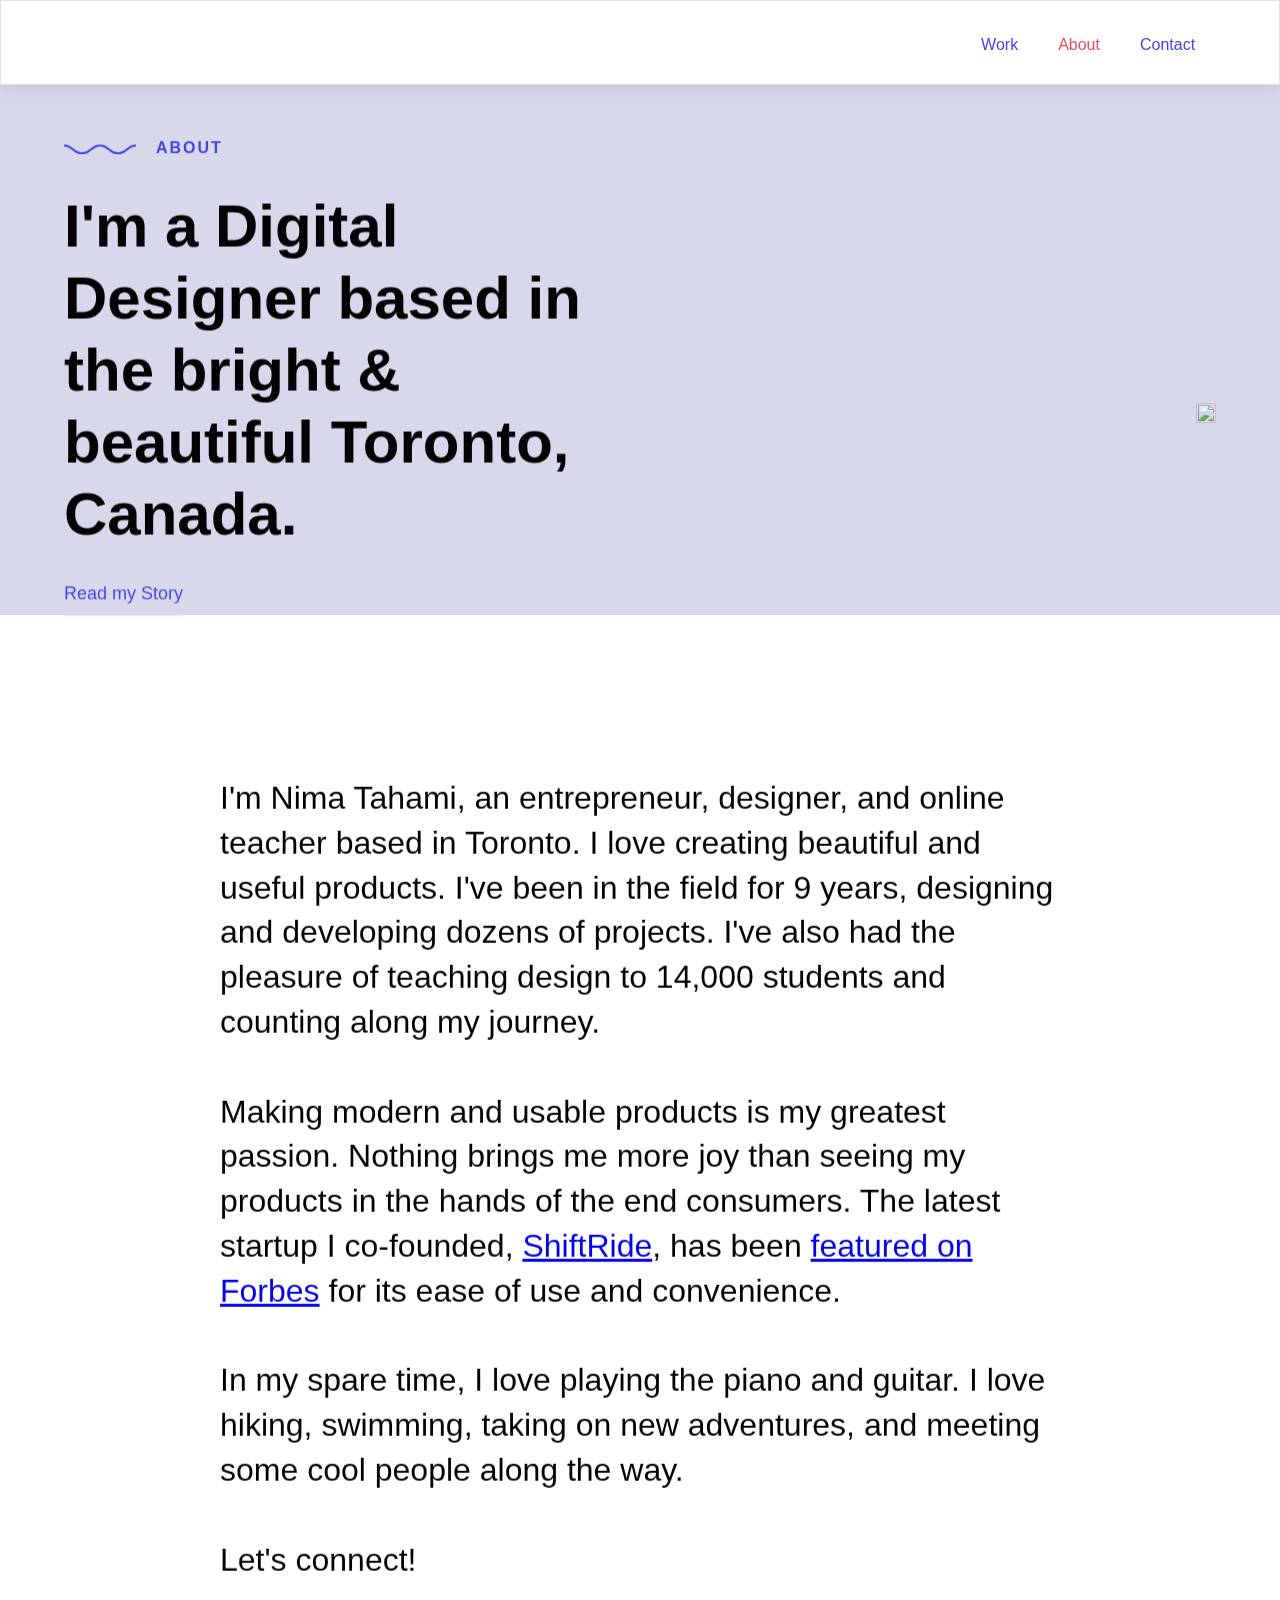
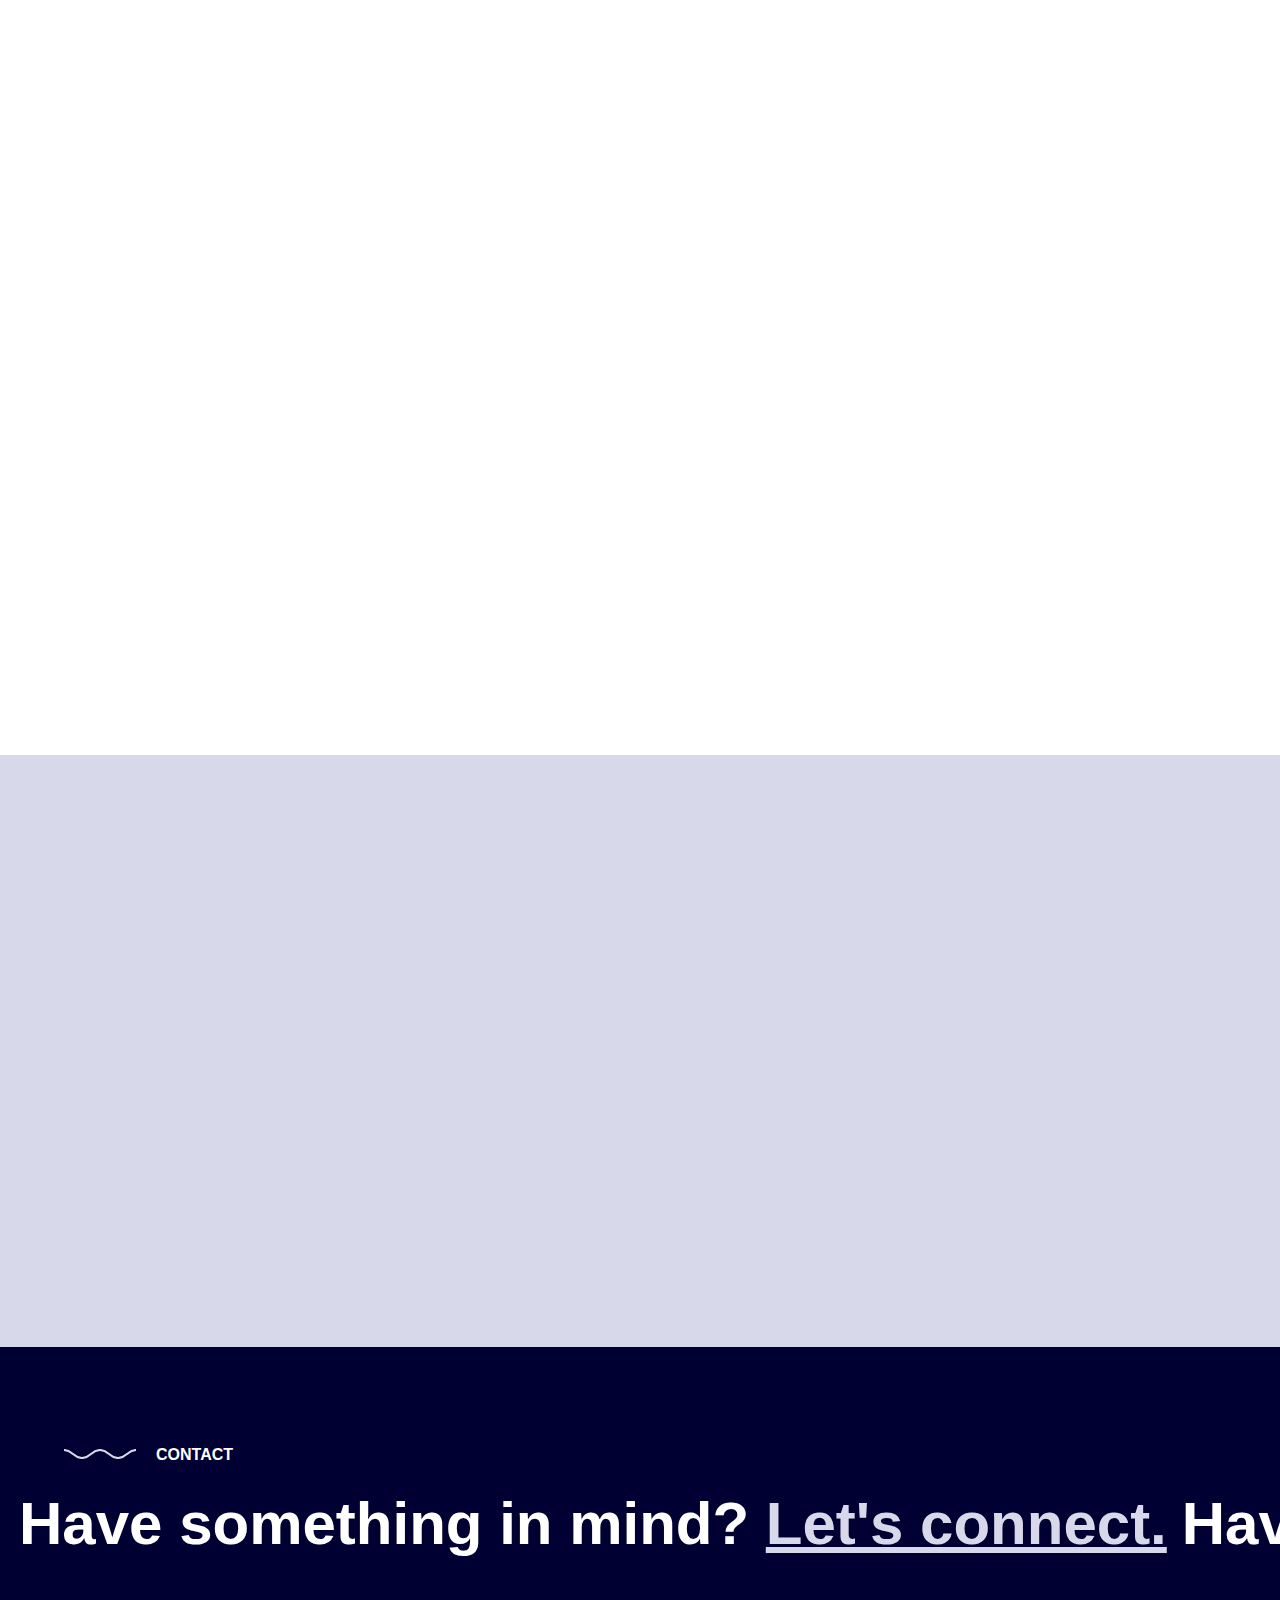
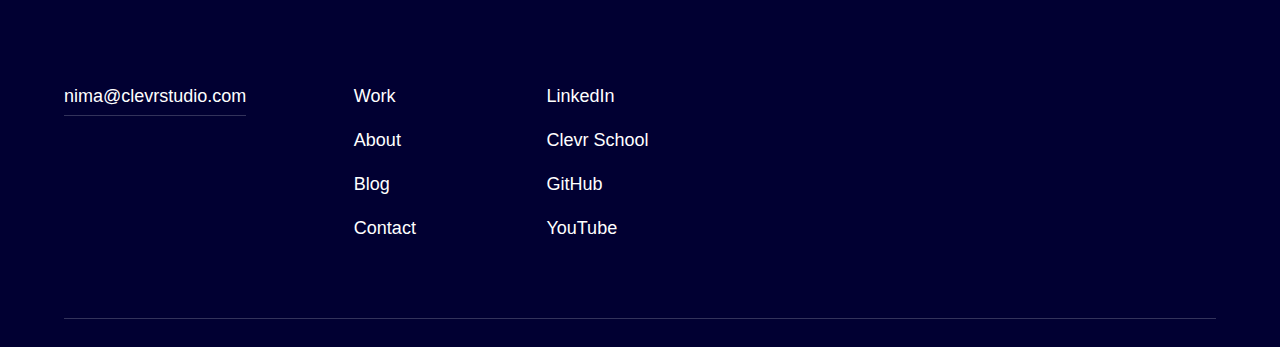
==== commit e3044228: "added about and fixed assets" ====
--- a/about.html
+++ b/about.html
@@ -1,3 +1,4 @@
+
 <!DOCTYPE html>
 <!-- saved from url=(0033)https://www.clevrstudio.com/about -->
 <html data-wf-domain="www.clevrstudio.com" data-wf-page="6202ce4fbe01d85a62db918d"
@@ -115,11950 +116,8 @@
     rel="shortcut icon" type="image/x-icon">
   <link href="https://uploads-ssl.webflow.com/6202ce4fbe01d80a02db915d/620f55aca71cce2174d39bd1_Frame%201.png"
     rel="apple-touch-icon">
-  <script
-    type="text/javascript">window.__WEBFLOW_CURRENCY_SETTINGS = { "currencyCode": "USD", "$init": true, "symbol": "$", "decimal": ".", "fractionDigits": 2, "group": ",", "template": "{{wf {\"path\":\"symbol\",\"type\":\"PlainText\"} }} {{wf {\"path\":\"amount\",\"type\":\"CommercePrice\"} }} {{wf {\"path\":\"currencyCode\",\"type\":\"PlainText\"} }}", "hideDecimalForWholeNumbers": false };</script>
-  <style data-emotion="wf" data-s=""></style>
-  <style type="text/css">
-    @import url(https://d3e54v103j8qbb.cloudfront.net/fonts/inter/inter.s3.3a4044b2f3.css);
-  </style>
-  <style type="text/css">
-    .w-reset,
-    .w-editor-bem-RichTextInput_Content *:not(rteselectionmarker, sub, sup),
-    .w-editor-rich-text-container * {
-      position: static;
-      left: auto;
-      top: auto;
-      right: auto;
-      bottom: auto;
-      z-index: auto;
-      display: block;
-      visibility: visible;
-      overflow: visible;
-      overflow-x: visible;
-      overflow-y: visible;
-      -webkit-box-sizing: border-box;
-      box-sizing: border-box;
-      width: auto;
-      height: auto;
-      max-height: none;
-      max-width: none;
-      min-height: 0;
-      margin: 0;
-      padding: 0;
-      float: none;
-      clear: none;
-      border: 0 none transparent;
-      border-radius: 0;
-      background: none;
-      background-image: none;
-      background-position: 0% 0%;
-      background-size: auto auto;
-      background-repeat: repeat;
-      background-origin: padding-box;
-      background-clip: border-box;
-      background-attachment: scroll;
-      background-color: transparent;
-      -webkit-box-shadow: none;
-      box-shadow: none;
-      opacity: 1.0;
-      -webkit-transform: none;
-      transform: none;
-      -webkit-transition: none;
-      transition: none;
-      direction: ltr;
-      font-family: inherit;
-      font-weight: inherit;
-      color: inherit;
-      font-size: inherit;
-      line-height: inherit;
-      font-style: inherit;
-      font-variant: inherit;
-      text-align: inherit;
-      letter-spacing: inherit;
-      text-decoration: inherit;
-      text-indent: 0;
-      text-transform: inherit;
-      list-style-type: disc;
-      text-shadow: none;
-      font-smoothing: auto;
-      vertical-align: baseline;
-      cursor: inherit;
-      white-space: inherit;
-      word-break: normal;
-      word-spacing: normal;
-      word-wrap: normal;
-    }
-
-    span.w-reset,
-    span.w-editor-bem-RichTextInput_Content *:not(rteselectionmarker, sub, sup),
-    span.w-editor-rich-text-container *,
-    .w-reset span,
-    .w-editor-bem-RichTextInput_Content *:not(rteselectionmarker, sub, sup) span,
-    .w-editor-rich-text-container * span {
-      display: inline;
-    }
-
-    .w-editor-ghost-span {
-      font-size: 0px;
-      line-height: 0px;
-      display: inline;
-      width: 0px;
-      height: 0px;
-      pointer-events: none;
-      position: relative;
-      direction: ltr !important;
-    }
-
-    .w-editor-ghost-span:after {
-      content: '';
-      position: absolute;
-      width: 6px;
-      height: 6px;
-      left: -3px;
-      top: -3px;
-    }
-
-    .w-editor-ghost-span.w-editor-top {
-      vertical-align: top;
-    }
-
-    .w-editor-ghost-span.w-editor-bottom {
-      vertical-align: bottom;
-    }
-
-    .w-editor-ghost-span.w-editor-wide {
-      width: 20%;
-    }
-
-    .w-editor-ghost-span.w-editor-mode-block {
-      display: block;
-      clear: both;
-    }
-
-    .w-editor-ghost-span.w-editor-mode-float-right {
-      float: right;
-    }
-
-    .w-editor-ghost-span.w-editor-mode-float-left {
-      float: left;
-    }
-
-    @-webkit-keyframes wf-bounce-in {
-      0% {
-        opacity: 0;
-        -webkit-transform: scale(1);
-        transform: scale(1);
-      }
-
-      0.5% {
-        opacity: 0;
-        -webkit-transform: scale(0.94);
-        transform: scale(0.94);
-      }
-
-      50% {
-        opacity: 1.0;
-        -webkit-transform: scale(1.005);
-        transform: scale(1.005);
-      }
-
-      75% {
-        -webkit-transform: scale(0.997);
-        transform: scale(0.997);
-      }
-
-      100% {
-        -webkit-transform: scale(1);
-        transform: scale(1);
-      }
-    }
-
-    @keyframes wf-bounce-in {
-      0% {
-        opacity: 0;
-        -webkit-transform: scale(1);
-        transform: scale(1);
-      }
-
-      0.5% {
-        opacity: 0;
-        -webkit-transform: scale(0.94);
-        transform: scale(0.94);
-      }
-
-      50% {
-        opacity: 1.0;
-        -webkit-transform: scale(1.005);
-        transform: scale(1.005);
-      }
-
-      75% {
-        -webkit-transform: scale(0.997);
-        transform: scale(0.997);
-      }
-
-      100% {
-        -webkit-transform: scale(1);
-        transform: scale(1);
-      }
-    }
-
-    @-webkit-keyframes wf-move-progress {
-      from {
-        background-position: 40px 0;
-      }
-
-      to {
-        background-position: 0 0;
-      }
-    }
-
-    @keyframes wf-move-progress {
-      from {
-        background-position: 40px 0;
-      }
-
-      to {
-        background-position: 0 0;
-      }
-    }
-
-    @-webkit-keyframes wf-blink {
-
-      0%,
-      100% {
-        background: #808080;
-        -webkit-box-shadow: -8px 0 #1F1F1F;
-        box-shadow: -8px 0 #1F1F1F;
-      }
-
-      50% {
-        background: #1F1F1F;
-        -webkit-box-shadow: -8px 0 #808080;
-        box-shadow: -8px 0 #808080;
-      }
-    }
-
-    @keyframes wf-blink {
-
-      0%,
-      100% {
-        background: #808080;
-        -webkit-box-shadow: -8px 0 #1F1F1F;
-        box-shadow: -8px 0 #1F1F1F;
-      }
-
-      50% {
-        background: #1F1F1F;
-        -webkit-box-shadow: -8px 0 #808080;
-        box-shadow: -8px 0 #808080;
-      }
-    }
-
-    @-webkit-keyframes wf-blink-in {
-      40% {
-        opacity: 1;
-      }
-    }
-
-    @keyframes wf-blink-in {
-      40% {
-        opacity: 1;
-      }
-    }
-
-    @-webkit-keyframes wf-spin {
-      0% {
-        -webkit-transform: rotate(0deg);
-        transform: rotate(0deg);
-      }
-
-      100% {
-        -webkit-transform: rotate(360deg);
-        transform: rotate(360deg);
-      }
-    }
-
-    @keyframes wf-spin {
-      0% {
-        -webkit-transform: rotate(0deg);
-        transform: rotate(0deg);
-      }
-
-      100% {
-        -webkit-transform: rotate(360deg);
-        transform: rotate(360deg);
-      }
-    }
-
-    @-webkit-keyframes wf-move-right {
-      0% {
-        -webkit-transform: translateX(-10px);
-        transform: translateX(-10px);
-      }
-
-      100% {
-        -webkit-transform: translateX(10px);
-        transform: translateX(10px);
-      }
-    }
-
-    @keyframes wf-move-right {
-      0% {
-        -webkit-transform: translateX(-10px);
-        transform: translateX(-10px);
-      }
-
-      100% {
-        -webkit-transform: translateX(10px);
-        transform: translateX(10px);
-      }
-    }
-
-    @-webkit-keyframes wf-animate-right-arrow {
-      0% {
-        -webkit-transform: translateX(5px);
-        transform: translateX(5px);
-        opacity: 1;
-      }
-
-      100% {
-        -webkit-transform: translateX(16px);
-        transform: translateX(16px);
-        opacity: 0;
-      }
-    }
-
-    @keyframes wf-animate-right-arrow {
-      0% {
-        -webkit-transform: translateX(5px);
-        transform: translateX(5px);
-        opacity: 1;
-      }
-
-      100% {
-        -webkit-transform: translateX(16px);
-        transform: translateX(16px);
-        opacity: 0;
-      }
-    }
-
-    @-webkit-keyframes wf-pulse {
-      0% {
-        -webkit-transform: scale(1);
-        transform: scale(1);
-        opacity: 1;
-      }
-
-      100% {
-        -webkit-transform: scale(3.3);
-        transform: scale(3.3);
-        opacity: 0;
-      }
-    }
-
-    @keyframes wf-pulse {
-      0% {
-        -webkit-transform: scale(1);
-        transform: scale(1);
-        opacity: 1;
-      }
-
-      100% {
-        -webkit-transform: scale(3.3);
-        transform: scale(3.3);
-        opacity: 0;
-      }
-    }
-
-    @-webkit-keyframes wf-pulse-appear {
-      0% {
-        -webkit-transform: scale(0);
-        transform: scale(0);
-        opacity: 0;
-      }
-
-      70% {
-        -webkit-transform: scale(1.5);
-        transform: scale(1.5);
-        opacity: 1;
-      }
-
-      100% {
-        -webkit-transform: scale(1);
-        transform: scale(1);
-        opacity: 1;
-      }
-    }
-
-    @keyframes wf-pulse-appear {
-      0% {
-        -webkit-transform: scale(0);
-        transform: scale(0);
-        opacity: 0;
-      }
-
-      70% {
-        -webkit-transform: scale(1.5);
-        transform: scale(1.5);
-        opacity: 1;
-      }
-
-      100% {
-        -webkit-transform: scale(1);
-        transform: scale(1);
-        opacity: 1;
-      }
-    }
-
-    @-webkit-keyframes wf-exclaim-front-icon {
-      0% {
-        opacity: 0;
-        -webkit-transform: scale(1);
-        transform: scale(1);
-      }
-
-      25% {
-        opacity: 1;
-        -webkit-transform: scale(1.2);
-        transform: scale(1.2);
-      }
-
-      50% {
-        opacity: 0;
-        -webkit-transform: scale(1);
-        transform: scale(1);
-      }
-
-      75% {
-        opacity: 1;
-        -webkit-transform: scale(1.2);
-        transform: scale(1.2);
-      }
-
-      100% {
-        -webkit-transform: scale(1);
-        transform: scale(1);
-      }
-    }
-
-    @keyframes wf-exclaim-front-icon {
-      0% {
-        opacity: 0;
-        -webkit-transform: scale(1);
-        transform: scale(1);
-      }
-
-      25% {
-        opacity: 1;
-        -webkit-transform: scale(1.2);
-        transform: scale(1.2);
-      }
-
-      50% {
-        opacity: 0;
-        -webkit-transform: scale(1);
-        transform: scale(1);
-      }
-
-      75% {
-        opacity: 1;
-        -webkit-transform: scale(1.2);
-        transform: scale(1.2);
-      }
-
-      100% {
-        -webkit-transform: scale(1);
-        transform: scale(1);
-      }
-    }
-
-    @-webkit-keyframes wf-exclaim-back-icon {
-      0% {
-        opacity: 1;
-        -webkit-transform: scale(1);
-        transform: scale(1);
-      }
-
-      25% {
-        opacity: 0;
-        -webkit-transform: scale(1.2);
-        transform: scale(1.2);
-      }
-
-      50% {
-        opacity: 1;
-        -webkit-transform: scale(1);
-        transform: scale(1);
-      }
-
-      75% {
-        opacity: 0;
-        -webkit-transform: scale(1.2);
-        transform: scale(1.2);
-      }
-
-      100% {
-        -webkit-transform: scale(1);
-        transform: scale(1);
-      }
-    }
-
-    @keyframes wf-exclaim-back-icon {
-      0% {
-        opacity: 1;
-        -webkit-transform: scale(1);
-        transform: scale(1);
-      }
-
-      25% {
-        opacity: 0;
-        -webkit-transform: scale(1.2);
-        transform: scale(1.2);
-      }
-
-      50% {
-        opacity: 1;
-        -webkit-transform: scale(1);
-        transform: scale(1);
-      }
-
-      75% {
-        opacity: 0;
-        -webkit-transform: scale(1.2);
-        transform: scale(1.2);
-      }
-
-      100% {
-        -webkit-transform: scale(1);
-        transform: scale(1);
-      }
-    }
-
-    @-webkit-keyframes wf-distractor-blink {
-      40% {
-        opacity: 1;
-      }
-    }
-
-    @keyframes wf-distractor-blink {
-      40% {
-        opacity: 1;
-      }
-    }
-
-    @-webkit-keyframes wf-preview-panel {
-      from {
-        opacity: 0;
-      }
-
-      to {
-        opacity: 1;
-      }
-    }
-
-    @keyframes wf-preview-panel {
-      from {
-        opacity: 0;
-      }
-
-      to {
-        opacity: 1;
-      }
-    }
-
-    /**
- * IMPORTANT: Do not change the values in this file without updating them in zindex.js
- *
- * ISSUE #7308 (https://github.com/webflow/webflow/issues/7308) will remove the need for this synchronization
- *
- * NOTE: For new components, use ui/Layer, not these zIndex: https://github.com/webflow/webflow/blob/dev/docs/app/designer-overlay-system/overlay-system.md
- */
-    /* Note: external less veriables used in this file must exist in both designer and editor
-and variables defined here must not conflict with those defined in the designer or editor
-also rich-text.less has its own sprite-sheet */
-    .w-editor-bem-RichText {
-      pointer-events: auto;
-    }
-
-    .w-editor-bem-RichText * {
-      pointer-events: auto;
-    }
-
-    [class*='w-editor-edit'] .w-richtext .w-embed,
-    [class*='w-editor-edit'] .w-rte-editable .w-embed {
-      color: transparent;
-    }
-
-    [class*='w-editor-edit'] .w-richtext .w-embed:after,
-    [class*='w-editor-edit'] .w-rte-editable .w-embed:after {
-      display: block;
-      line-height: 0;
-    }
-
-    .w-spinner {
-      width: 36px;
-      height: 36px;
-      overflow: hidden;
-    }
-
-    .w-spinner i {
-      display: none;
-      position: absolute;
-    }
-
-    .w-spinner .w-spinner-uploading-thin {
-      display: block;
-      top: 13px;
-      left: 13px;
-      opacity: .8;
-    }
-
-    .w-spinner .w-spinner-success {
-      top: 13px;
-      left: 12px;
-    }
-
-    .w-spinner .w-spinner-success-thin {
-      top: 13px;
-      left: 12px;
-    }
-
-    .w-spinner .w-spinner-cancel {
-      top: 13px;
-      left: 13px;
-    }
-
-    .w-spinner .w-common-loading-dots {
-      top: -21px !important;
-      left: 12px !important;
-    }
-
-    .w-spinner.w-queued .w-common-loading-dots {
-      display: block;
-    }
-
-    .w-spinner.w-queued .w-spinner-uploading-thin {
-      display: none;
-    }
-
-    .w-spinner.w-complete .w-spinner-uploading-thin {
-      display: none;
-    }
-
-    .w-spinner.w-complete .w-spinner-success {
-      display: block;
-    }
-
-    .w-spinner.w-medium.w-queued .w-common-loading-dots {
-      top: -25px !important;
-      left: 8px !important;
-    }
-
-    .w-spinner.w-medium .w-spinner-uploading-thin {
-      top: 10px;
-      left: 10px;
-    }
-
-    .w-spinner.w-medium .w-spinner-success {
-      top: 11px;
-      left: 9px;
-    }
-
-    .w-spinner.w-medium .w-spinner-cancel {
-      top: 10px;
-      left: 10px;
-    }
-
-    .w-spinner.w-small.w-queued .w-common-loading-dots {
-      display: none;
-    }
-
-    .w-spinner.w-small .w-spinner-uploading-thin,
-    .w-spinner.w-small .w-spinner-success {
-      display: none;
-    }
-
-    .w-spinner.w-small.w-complete .w-spinner-percent,
-    .w-spinner.w-small.w-complete .w-spinner-border {
-      opacity: 0;
-    }
-
-    .w-spinner.w-small.w-complete .w-spinner-success-thin {
-      display: block;
-      top: 8px;
-      left: 6px;
-    }
-
-    .w-spinner.w-small.w-error .w-spinner-percent,
-    .w-spinner.w-small.w-error .w-spinner-border {
-      opacity: 0;
-    }
-
-    .w-spinner.w-small.w-error .w-spinner-cancel {
-      display: none;
-    }
-
-    .w-spinner.w-small.w-error .w-spinner-success-thin {
-      display: block;
-      top: 6px;
-      left: 7px;
-    }
-
-    .w-spinner svg {
-      width: 100%;
-      height: 100%;
-    }
-
-    .w-spinner .w-spinner-overlay {
-      fill: rgba(0, 0, 0, 0.8);
-    }
-
-    .w-spinner .w-spinner-border {
-      stroke-width: 1px;
-      stroke: rgba(255, 255, 255, 0.35);
-    }
-
-    .w-spinner .w-spinner-percent {
-      stroke: #fff;
-      stroke-width: 2px;
-    }
-
-    .w-spinner .w-spinner-percent.w-hide {
-      opacity: 0;
-    }
-
-    .w-spinner.w-complete .w-spinner-percent {
-      stroke: #50bf5d;
-    }
-
-    .w-spinner.w-error .w-spinner-uploading-thin {
-      display: none;
-    }
-
-    .w-spinner.w-error .w-spinner-percent {
-      stroke: #f35353;
-    }
-
-    .w-spinner.w-error .w-spinner-cancel {
-      display: block;
-    }
-
-    .w-editor-selectize-control.w-editor-plugin-drag_drop.w-editor-multi>.w-editor-selectize-input>div.w-editor-ui-sortable-placeholder {
-      visibility: visible !important;
-      background: #f2f2f2 !important;
-      background: rgba(0, 0, 0, 0.06) !important;
-      border: 0 none !important;
-      -webkit-box-shadow: inset 0 0 12px 4px #fff;
-      box-shadow: inset 0 0 12px 4px #fff;
-    }
-
-    .w-editor-selectize-control.w-editor-plugin-drag_drop .w-editor-ui-sortable-placeholder::after {
-      content: '!';
-      visibility: hidden;
-    }
-
-    .w-editor-selectize-control.w-editor-plugin-drag_drop .w-editor-ui-sortable-helper {
-      -webkit-box-shadow: 0 2px 5px rgba(0, 0, 0, 0.2);
-      box-shadow: 0 2px 5px rgba(0, 0, 0, 0.2);
-    }
-
-    .w-editor-selectize-dropdown-header {
-      position: relative;
-      padding: 5px 8px;
-      border-bottom: 1px solid #d0d0d0;
-      background: #f8f8f8;
-      border-radius: 3px 3px 0 0;
-    }
-
-    .w-editor-selectize-dropdown-header-close {
-      position: absolute;
-      right: 8px;
-      top: 50%;
-      color: #303030;
-      opacity: 0.4;
-      margin-top: -12px;
-      line-height: 20px;
-      font-size: 20px !important;
-    }
-
-    .w-editor-selectize-dropdown-header-close:hover {
-      color: #000000;
-    }
-
-    .w-editor-selectize-dropdown.w-editor-plugin-optgroup_columns .w-editor-optgroup {
-      border-right: 1px solid #f2f2f2;
-      border-top: 0 none;
-      float: left;
-      -webkit-box-sizing: border-box;
-      box-sizing: border-box;
-    }
-
-    .w-editor-selectize-dropdown.w-editor-plugin-optgroup_columns .w-editor-optgroup:last-child {
-      border-right: 0 none;
-    }
-
-    .w-editor-selectize-dropdown.w-editor-plugin-optgroup_columns .w-editor-optgroup:before {
-      display: none;
-    }
-
-    .w-editor-selectize-dropdown.w-editor-plugin-optgroup_columns .w-editor-optgroup-header {
-      border-top: 0 none;
-    }
-
-    .w-editor-selectize-control.w-editor-plugin-remove_button [data-value] {
-      position: relative;
-      padding-right: 18px !important;
-    }
-
-    .w-editor-selectize-control.w-editor-plugin-remove_button [data-value] .w-editor-remove {
-      position: absolute;
-      top: 0;
-      right: 0;
-      bottom: 0;
-      width: 17px;
-      text-align: center;
-      font-weight: bold;
-      font-size: 12px;
-      color: inherit;
-      text-decoration: none;
-      vertical-align: middle;
-      display: inline-block;
-      padding: 2px 0 0 0;
-      border-radius: 0 2px 2px 0;
-      -webkit-box-sizing: border-box;
-      box-sizing: border-box;
-    }
-
-    .w-editor-selectize-control.w-editor-plugin-remove_button [data-value] .w-editor-remove>i {
-      position: absolute;
-      background-position: 0;
-      width: 5px;
-      height: 6px;
-      opacity: 0.5;
-      top: 0;
-      bottom: 0;
-      left: 0;
-      right: 0;
-      margin: auto;
-      -webkit-transition: opacity 200ms;
-      transition: opacity 200ms;
-    }
-
-    .w-editor-selectize-control.w-editor-plugin-remove_button [data-value] .w-editor-remove:hover>i {
-      opacity: 1;
-    }
-
-    .w-editor-selectize-control.w-editor-plugin-remove_button [data-value].w-editor-active .w-editor-remove {
-      border-left-color: #cacaca;
-    }
-
-    .w-editor-selectize-control.w-editor-plugin-remove_button .w-editor-disabled [data-value] .w-editor-remove:hover {
-      background: none;
-    }
-
-    .w-editor-selectize-control.w-editor-plugin-remove_button .w-editor-disabled [data-value] .w-editor-remove {
-      border-left-color: #ffffff;
-    }
-
-    .w-editor-selectize-control {
-      position: relative;
-    }
-
-    .w-editor-selectize-dropdown,
-    .w-editor-selectize-input,
-    .w-editor-selectize-input input {
-      color: #303030;
-      font-family: inherit;
-      font-size: 13px;
-      line-height: 18px;
-      -webkit-font-smoothing: inherit;
-    }
-
-    .w-editor-selectize-input,
-    .w-editor-selectize-control.w-editor-single .w-editor-selectize-input.w-editor-input-active {
-      background: #fff;
-      cursor: text;
-      display: inline-block;
-    }
-
-    .w-editor-selectize-input {
-      border: 1px solid #d0d0d0;
-      padding: 8px 8px;
-      display: inline-block;
-      width: 100%;
-      overflow: hidden;
-      position: relative;
-      z-index: 1;
-      -webkit-box-sizing: border-box;
-      box-sizing: border-box;
-      -webkit-box-shadow: inset 0 1px 1px rgba(0, 0, 0, 0.1);
-      box-shadow: inset 0 1px 1px rgba(0, 0, 0, 0.1);
-      border-radius: 3px;
-    }
-
-    .w-editor-selectize-control.w-editor-multi .w-editor-selectize-input.w-editor-has-items {
-      padding: 6px 8px 3px;
-    }
-
-    .w-editor-selectize-input.w-editor-full {
-      background-color: #fff;
-    }
-
-    .w-editor-selectize-input.w-editor-disabled,
-    .w-editor-selectize-input.w-editor-disabled * {
-      cursor: not-allowed !important;
-      pointer-events: none !important;
-    }
-
-    .w-editor-selectize-input.w-editor-focus {
-      -webkit-box-shadow: inset 0 1px 2px rgba(0, 0, 0, 0.15);
-      box-shadow: inset 0 1px 2px rgba(0, 0, 0, 0.15);
-    }
-
-    .w-editor-selectize-input.w-editor-dropdown-active {
-      border-radius: 3px 3px 0 0;
-    }
-
-    .w-editor-selectize-input>* {
-      vertical-align: baseline;
-      display: -moz-inline-stack;
-      display: inline-block;
-      zoom: 1;
-      *display: inline;
-    }
-
-    .w-editor-selectize-control.w-editor-multi .w-editor-selectize-input>div {
-      cursor: default;
-      margin: 0 3px 3px 0;
-      padding: 2px 6px;
-      background: #f2f2f2;
-      color: #303030;
-      border: 0 solid #d0d0d0;
-    }
-
-    .w-editor-selectize-control.w-editor-multi .w-editor-selectize-input>div.w-editor-active {
-      background: #e8e8e8;
-      color: #303030;
-      border: 0 solid #cacaca;
-    }
-
-    .w-editor-selectize-control.w-editor-multi .w-editor-selectize-input.w-editor-disabled>div,
-    .w-editor-selectize-control.w-editor-multi .w-editor-selectize-input.w-editor-disabled>div.w-editor-active {
-      color: #7d7d7d;
-      background: #f2f2f2;
-      border: 0 solid #ffffff;
-    }
-
-    .w-editor-selectize-input>input {
-      padding: 0 !important;
-      min-height: 0 !important;
-      max-height: none !important;
-      color: white;
-      max-width: 100% !important;
-      margin: 0 2px 0 0 !important;
-      text-indent: 0 !important;
-      border: 0 none !important;
-      background: none !important;
-      line-height: inherit !important;
-      -webkit-user-select: auto !important;
-      -webkit-box-shadow: none !important;
-      box-shadow: none !important;
-    }
-
-    .w-editor-selectize-input>input::-ms-clear {
-      display: none;
-    }
-
-    .w-editor-selectize-input>input:focus {
-      outline: none !important;
-    }
-
-    .w-editor-selectize-input::after {
-      content: ' ';
-      display: block;
-      clear: left;
-    }
-
-    .w-editor-selectize-dropdown {
-      position: absolute;
-      z-index: 10;
-      margin: -1px 0 0 0;
-      border-top: 0 none;
-      -webkit-box-sizing: border-box;
-      box-sizing: border-box;
-    }
-
-    .w-editor-selectize-dropdown [data-selectable] {
-      cursor: default;
-      overflow: hidden;
-    }
-
-    .w-editor-selectize-dropdown [data-selectable] .w-editor-highlight {
-      background: rgba(125, 168, 208, 0.2);
-      font-weight: 800;
-      text-decoration: underline;
-      border-radius: 1px;
-    }
-
-    .w-editor-selectize-dropdown [data-selectable],
-    .w-editor-selectize-dropdown .w-editor-optgroup-header {
-      padding: 5px 8px;
-    }
-
-    .w-editor-selectize-dropdown .w-editor-optgroup:first-child .w-editor-optgroup-header {
-      border-top: 0 none;
-    }
-
-    .w-editor-selectize-dropdown .w-editor-optgroup-header {
-      color: #303030;
-      background: #fff;
-      cursor: default;
-    }
-
-    .w-editor-selectize-dropdown .w-editor-active {
-      background-color: #f5fafd;
-      color: #495c68;
-    }
-
-    .w-editor-selectize-dropdown .w-editor-active.w-editor-create {
-      color: #495c68;
-    }
-
-    .w-editor-selectize-dropdown .w-editor-create {
-      color: rgba(48, 48, 48, 0.5);
-    }
-
-    .w-editor-selectize-dropdown-content {
-      overflow-y: auto;
-      overflow-x: hidden;
-      max-height: 200px;
-    }
-
-    .w-editor-selectize-control.w-editor-single .w-editor-selectize-input,
-    .w-editor-selectize-control.w-editor-single .w-editor-selectize-input input {
-      cursor: default;
-    }
-
-    .w-editor-selectize-control.w-editor-single .w-editor-selectize-input.w-editor-input-active,
-    .w-editor-selectize-control.w-editor-single .w-editor-selectize-input.w-editor-input-active input {
-      cursor: text;
-    }
-
-    .w-editor-selectize-control.w-editor-rtl.w-editor-single .w-editor-selectize-input:after {
-      left: 15px;
-      right: auto;
-    }
-
-    .w-editor-selectize-control.w-editor-rtl .w-editor-selectize-input>input {
-      margin: 0 4px 0 -2px !important;
-    }
-
-    .w-editor-selectize-control .w-editor-selectize-input.w-editor-disabled {
-      opacity: 0.5;
-      background-color: #fafafa;
-      cursor: not-allowed;
-      pointer-events: none;
-    }
-
-    .w-editor-selectize-control.w-editor-plugin-drag_drop.w-editor-multi>.w-editor-selectize-input>div.w-editor-ui-sortable-placeholder {
-      visibility: visible !important;
-      background: #f2f2f2 !important;
-      background: rgba(0, 0, 0, 0.06) !important;
-      border: 0 none !important;
-      -webkit-box-shadow: inset 0 0 12px 4px #fff;
-      box-shadow: inset 0 0 12px 4px #fff;
-    }
-
-    .w-editor-selectize-control.w-editor-plugin-drag_drop .w-editor-ui-sortable-placeholder::after {
-      content: '!';
-      visibility: hidden;
-    }
-
-    .w-editor-selectize-control.w-editor-plugin-drag_drop .w-editor-ui-sortable-helper {
-      -webkit-box-shadow: 0 2px 5px rgba(0, 0, 0, 0.2);
-      box-shadow: 0 2px 5px rgba(0, 0, 0, 0.2);
-    }
-
-    .w-editor-selectize-dropdown-header {
-      position: relative;
-      padding: 5px 8px;
-      border-bottom: 1px solid #d0d0d0;
-      background: #f8f8f8;
-      border-radius: 3px 3px 0 0;
-    }
-
-    .w-editor-selectize-dropdown-header-close {
-      position: absolute;
-      right: 8px;
-      top: 50%;
-      color: #303030;
-      opacity: 0.4;
-      margin-top: -12px;
-      line-height: 20px;
-      font-size: 20px !important;
-    }
-
-    .w-editor-selectize-dropdown-header-close:hover {
-      color: #000000;
-    }
-
-    .w-editor-selectize-dropdown.w-editor-plugin-optgroup_columns .w-editor-optgroup {
-      border-right: 1px solid #f2f2f2;
-      border-top: 0 none;
-      float: left;
-      -webkit-box-sizing: border-box;
-      box-sizing: border-box;
-    }
-
-    .w-editor-selectize-dropdown.w-editor-plugin-optgroup_columns .w-editor-optgroup:last-child {
-      border-right: 0 none;
-    }
-
-    .w-editor-selectize-dropdown.w-editor-plugin-optgroup_columns .w-editor-optgroup:before {
-      display: none;
-    }
-
-    .w-editor-selectize-dropdown.w-editor-plugin-optgroup_columns .w-editor-optgroup-header {
-      border-top: 0 none;
-    }
-
-    .w-editor-selectize-control.w-editor-plugin-remove_button [data-value] {
-      position: relative;
-      padding-right: 24px !important;
-    }
-
-    .w-editor-selectize-control.w-editor-plugin-remove_button [data-value] .w-editor-remove {
-      z-index: 1;
-      /* fixes ie bug (see #392) */
-      position: absolute;
-      top: 0;
-      right: 0;
-      bottom: 0;
-      width: 17px;
-      text-align: center;
-      font-weight: bold;
-      font-size: 12px;
-      color: inherit;
-      text-decoration: none;
-      vertical-align: middle;
-      display: inline-block;
-      padding: 2px 0 0 0;
-      border-left: 1px solid #d0d0d0;
-      border-radius: 0 2px 2px 0;
-      -webkit-box-sizing: border-box;
-      box-sizing: border-box;
-    }
-
-    .w-editor-selectize-control.w-editor-plugin-remove_button [data-value] .w-editor-remove:hover {
-      background: rgba(0, 0, 0, 0.05);
-    }
-
-    .w-editor-selectize-control.w-editor-plugin-remove_button [data-value].w-editor-active .w-editor-remove {
-      border-left-color: #cacaca;
-    }
-
-    .w-editor-selectize-control.w-editor-plugin-remove_button .w-editor-disabled [data-value] .w-editor-remove:hover {
-      background: none;
-    }
-
-    .w-editor-selectize-control.w-editor-plugin-remove_button .w-editor-disabled [data-value] .w-editor-remove {
-      border-left-color: #ffffff;
-    }
-
-    .w-editor-selectize-control {
-      position: relative;
-    }
-
-    .w-editor-selectize-dropdown,
-    .w-editor-selectize-input,
-    .w-editor-selectize-input input {
-      color: #303030;
-      font-family: inherit;
-      font-size: 13px;
-      line-height: 18px;
-      -webkit-font-smoothing: inherit;
-    }
-
-    .w-editor-selectize-input,
-    .w-editor-selectize-control.w-editor-single .w-editor-selectize-input.w-editor-input-active {
-      background: #fff;
-      cursor: text;
-      display: inline-block;
-    }
-
-    .w-editor-selectize-input {
-      border: 1px solid #d0d0d0;
-      padding: 8px 8px;
-      display: inline-block;
-      width: 100%;
-      overflow: hidden;
-      position: relative;
-      z-index: 1;
-      -webkit-box-sizing: border-box;
-      box-sizing: border-box;
-      -webkit-box-shadow: inset 0 1px 1px rgba(0, 0, 0, 0.1);
-      box-shadow: inset 0 1px 1px rgba(0, 0, 0, 0.1);
-      border-radius: 3px;
-    }
-
-    .w-editor-selectize-control.w-editor-multi .w-editor-selectize-input.w-editor-has-items {
-      padding: 6px 8px 3px;
-    }
-
-    .w-editor-selectize-input.w-editor-full {
-      background-color: #fff;
-    }
-
-    .w-editor-selectize-input.w-editor-disabled,
-    .w-editor-selectize-input.w-editor-disabled * {
-      cursor: default !important;
-    }
-
-    .w-editor-selectize-input.w-editor-focus {
-      -webkit-box-shadow: inset 0 1px 2px rgba(0, 0, 0, 0.15);
-      box-shadow: inset 0 1px 2px rgba(0, 0, 0, 0.15);
-    }
-
-    .w-editor-selectize-input.w-editor-dropdown-active {
-      border-radius: 3px 3px 0 0;
-    }
-
-    .w-editor-selectize-input>* {
-      vertical-align: baseline;
-      display: -moz-inline-stack;
-      display: inline-block;
-      zoom: 1;
-      *display: inline;
-    }
-
-    .w-editor-selectize-control.w-editor-multi .w-editor-selectize-input>div {
-      cursor: pointer;
-      margin: 0 3px 3px 0;
-      padding: 2px 6px;
-      background: #f2f2f2;
-      color: #303030;
-      border: 0 solid #d0d0d0;
-    }
-
-    .w-editor-selectize-control.w-editor-multi .w-editor-selectize-input>div.w-editor-active {
-      background: #e8e8e8;
-      color: #303030;
-      border: 0 solid #cacaca;
-    }
-
-    .w-editor-selectize-control.w-editor-multi .w-editor-selectize-input.w-editor-disabled>div,
-    .w-editor-selectize-control.w-editor-multi .w-editor-selectize-input.w-editor-disabled>div.w-editor-active {
-      color: #7d7d7d;
-      background: #ffffff;
-      border: 0 solid #ffffff;
-    }
-
-    .w-editor-selectize-input>input {
-      display: inline-block !important;
-      padding: 0 !important;
-      min-height: 0 !important;
-      max-height: none !important;
-      max-width: 100% !important;
-      margin: 0 2px 0 0 !important;
-      text-indent: 0 !important;
-      border: 0 none !important;
-      background: none !important;
-      line-height: inherit !important;
-      -webkit-user-select: auto !important;
-      -webkit-box-shadow: none !important;
-      box-shadow: none !important;
-    }
-
-    .w-editor-selectize-input>input::-ms-clear {
-      display: none;
-    }
-
-    .w-editor-selectize-input>input:focus {
-      outline: none !important;
-    }
-
-    .w-editor-selectize-input::after {
-      content: ' ';
-      display: block;
-      clear: left;
-    }
-
-    .w-editor-selectize-input.w-editor-dropdown-active::before {
-      content: ' ';
-      display: block;
-      position: absolute;
-      background: #f0f0f0;
-      height: 1px;
-      bottom: 0;
-      left: 0;
-      right: 0;
-    }
-
-    .w-editor-selectize-dropdown {
-      position: absolute;
-      z-index: 10;
-      border: 1px solid #d0d0d0;
-      background: #fff;
-      margin: -1px 0 0 0;
-      border-top: 0 none;
-      -webkit-box-sizing: border-box;
-      box-sizing: border-box;
-      -webkit-box-shadow: 0 1px 3px rgba(0, 0, 0, 0.1);
-      box-shadow: 0 1px 3px rgba(0, 0, 0, 0.1);
-      border-radius: 0 0 3px 3px;
-    }
-
-    .w-editor-selectize-dropdown [data-selectable] {
-      cursor: pointer;
-      overflow: hidden;
-    }
-
-    .w-editor-selectize-dropdown [data-selectable] .w-editor-highlight {
-      background: rgba(125, 168, 208, 0.2);
-      border-radius: 1px;
-    }
-
-    .w-editor-selectize-dropdown [data-selectable],
-    .w-editor-selectize-dropdown .w-editor-optgroup-header {
-      padding: 5px 8px;
-    }
-
-    .w-editor-selectize-dropdown .w-editor-optgroup:first-child .w-editor-optgroup-header {
-      border-top: 0 none;
-    }
-
-    .w-editor-selectize-dropdown .w-editor-optgroup-header {
-      color: #303030;
-      background: #fff;
-      cursor: default;
-    }
-
-    .w-editor-selectize-dropdown .w-editor-active {
-      background-color: #f5fafd;
-      color: #495c68;
-    }
-
-    .w-editor-selectize-dropdown .w-editor-active.w-editor-create {
-      color: #495c68;
-    }
-
-    .w-editor-selectize-dropdown .w-editor-create {
-      color: rgba(48, 48, 48, 0.5);
-    }
-
-    .w-editor-selectize-dropdown-content {
-      overflow-y: auto;
-      overflow-x: hidden;
-      max-height: 200px;
-    }
-
-    .w-editor-selectize-control.w-editor-single .w-editor-selectize-input,
-    .w-editor-selectize-control.w-editor-single .w-editor-selectize-input input {
-      cursor: pointer;
-    }
-
-    .w-editor-selectize-control.w-editor-single .w-editor-selectize-input.w-editor-input-active,
-    .w-editor-selectize-control.w-editor-single .w-editor-selectize-input.w-editor-input-active input {
-      cursor: text;
-    }
-
-    .w-editor-selectize-control.w-editor-single .w-editor-selectize-input:after {
-      content: ' ';
-      display: block;
-      position: absolute;
-      top: 50%;
-      right: 15px;
-      margin-top: -3px;
-      width: 0;
-      height: 0;
-      border-style: solid;
-      border-width: 5px 5px 0 5px;
-      border-color: #808080 transparent transparent transparent;
-    }
-
-    .w-editor-selectize-control.w-editor-single .w-editor-selectize-input.w-editor-dropdown-active:after {
-      margin-top: -4px;
-      border-width: 0 5px 5px 5px;
-      border-color: transparent transparent #808080 transparent;
-    }
-
-    .w-editor-selectize-control.w-editor-rtl.w-editor-single .w-editor-selectize-input:after {
-      left: 15px;
-      right: auto;
-    }
-
-    .w-editor-selectize-control.w-editor-rtl .w-editor-selectize-input>input {
-      margin: 0 4px 0 -2px !important;
-    }
-
-    .w-editor-selectize-control .w-editor-selectize-input.w-editor-disabled {
-      opacity: 0.5;
-      background-color: #fafafa;
-    }
-
-    .w-codemirror {
-      /**
-  Copied from CodeMirror v5.40.0
-  https://github.com/codemirror/CodeMirror/blob/ed8dfeb5e2ed25b5dd1f1eccc7b757ca6dbd118d/lib/codemirror.css
-
-  Not modified. Customizations go in
-  - public/css/designer-flux/codemirror-custom.less
-  - public/css/dashboard/codemirror.less
-*/
-      /* BASICS */
-      /* PADDING */
-      /* GUTTER */
-      /* CURSOR */
-      /* Shown when moving in bi-directional text */
-      /* Can style cursor different in overwrite (non-insert) mode */
-      /* DEFAULT THEME */
-      /* Default styles for common addons */
-      /* STOP */
-      /* The rest of this file contains styles related to the mechanics of
-   the editor. You probably shouldn't touch them. */
-      /* The fake, visible scrollbars. Used to force redraw during scrolling
-   before actual scrolling happens, thus preventing shaking and
-   flickering artifacts. */
-      /* Force content-box sizing for the elements where we expect it */
-      /* Used to force a border model for a node */
-      /* See issue #2901 */
-      /* Help users use markselection to safely style text background */
-      /**
-  Modified from CodeMirror v5.40.0
-  https://github.com/codemirror/CodeMirror/blob/ed8dfeb5e2ed25b5dd1f1eccc7b757ca6dbd118d/theme/material.css
-*/
-      /*
-
-    Name:       material
-    Author:     Michael Kaminsky (http://github.com/mkaminsky11)
-
-    Original material color scheme by Mattia Astorino (https://github.com/equinusocio/material-theme)
-
-*/
-      /* webflow added */
-      /* end webflow added */
-      /* webflow removed
-  .cm-s-webflow-material .cm-tag { color: rgba(255, 83, 112, 1); }
-*/
-    }
-
-    .w-codemirror .CodeMirror {
-      /* Set height, width, borders, and global font properties here */
-      font-family: monospace;
-      height: 300px;
-      color: black;
-      direction: ltr;
-    }
-
-    .w-codemirror .CodeMirror-lines {
-      padding: 4px 0;
-      /* Vertical padding around content */
-    }
-
-    .w-codemirror .CodeMirror pre {
-      padding: 0 4px;
-      /* Horizontal padding of content */
-    }
-
-    .w-codemirror .CodeMirror-scrollbar-filler,
-    .w-codemirror .CodeMirror-gutter-filler {
-      background-color: white;
-      /* The little square between H and V scrollbars */
-    }
-
-    .w-codemirror .CodeMirror-gutters {
-      border-right: 1px solid #ddd;
-      background-color: #f6f6f6;
-      white-space: nowrap;
-    }
-
-    .w-codemirror .CodeMirror-linenumber {
-      padding: 0 3px 0 5px;
-      min-width: 20px;
-      text-align: right;
-      color: #999;
-      white-space: nowrap;
-    }
-
-    .w-codemirror .CodeMirror-guttermarker {
-      color: black;
-    }
-
-    .w-codemirror .CodeMirror-guttermarker-subtle {
-      color: #999;
-    }
-
-    .w-codemirror .CodeMirror-cursor {
-      border-left: 1px solid black;
-      border-right: none;
-      width: 0;
-    }
-
-    .w-codemirror .CodeMirror div.CodeMirror-secondarycursor {
-      border-left: 1px solid silver;
-    }
-
-    .w-codemirror .cm-fat-cursor .CodeMirror-cursor {
-      width: auto;
-      border: 0 !important;
-      background: #7e7;
-    }
-
-    .w-codemirror .cm-fat-cursor div.CodeMirror-cursors {
-      z-index: 1;
-    }
-
-    .w-codemirror .cm-fat-cursor-mark {
-      background-color: rgba(20, 255, 20, 0.5);
-      -webkit-animation: blink 1.06s steps(1) infinite;
-      animation: blink 1.06s steps(1) infinite;
-    }
-
-    .w-codemirror .cm-animate-fat-cursor {
-      width: auto;
-      border: 0;
-      -webkit-animation: blink 1.06s steps(1) infinite;
-      animation: blink 1.06s steps(1) infinite;
-      background-color: #7e7;
-    }
-
-    @-webkit-keyframes blink {
-      50% {
-        background-color: transparent;
-      }
-    }
-
-    @keyframes blink {
-      50% {
-        background-color: transparent;
-      }
-    }
-
-    .w-codemirror .cm-tab {
-      display: inline-block;
-      text-decoration: inherit;
-    }
-
-    .w-codemirror .CodeMirror-rulers {
-      position: absolute;
-      left: 0;
-      right: 0;
-      top: -50px;
-      bottom: -20px;
-      overflow: hidden;
-    }
-
-    .w-codemirror .CodeMirror-ruler {
-      border-left: 1px solid #ccc;
-      top: 0;
-      bottom: 0;
-      position: absolute;
-    }
-
-    .w-codemirror .cm-s-default .CodeMirror-selected {
-      background: #c3dbf8 !important;
-    }
-
-    .w-codemirror .cm-s-default .cm-header {
-      color: blue;
-    }
-
-    .w-codemirror .cm-s-default .cm-quote {
-      color: #090;
-    }
-
-    .w-codemirror .cm-negative {
-      color: #d44;
-    }
-
-    .w-codemirror .cm-positive {
-      color: #292;
-    }
-
-    .w-codemirror .cm-header,
-    .w-codemirror .cm-strong {
-      font-weight: bold;
-    }
-
-    .w-codemirror .cm-em {
-      font-style: italic;
-    }
-
-    .w-codemirror .cm-link {
-      text-decoration: underline;
-    }
-
-    .w-codemirror .cm-strikethrough {
-      text-decoration: line-through;
-    }
-
-    .w-codemirror .cm-s-default .cm-keyword {
-      color: #708;
-    }
-
-    .w-codemirror .cm-s-default .cm-atom {
-      color: #219;
-    }
-
-    .w-codemirror .cm-s-default .cm-number {
-      color: #164;
-    }
-
-    .w-codemirror .cm-s-default .cm-def {
-      color: #00f;
-    }
-
-    .w-codemirror .cm-s-default .cm-variable-2 {
-      color: #05a;
-    }
-
-    .w-codemirror .cm-s-default .cm-variable-3,
-    .w-codemirror .cm-s-default .cm-type {
-      color: #085;
-    }
-
-    .w-codemirror .cm-s-default .cm-comment {
-      color: #a50;
-    }
-
-    .w-codemirror .cm-s-default .cm-string {
-      color: #a11;
-    }
-
-    .w-codemirror .cm-s-default .cm-string-2 {
-      color: #f50;
-    }
-
-    .w-codemirror .cm-s-default .cm-meta {
-      color: #555;
-    }
-
-    .w-codemirror .cm-s-default .cm-qualifier {
-      color: #555;
-    }
-
-    .w-codemirror .cm-s-default .cm-builtin {
-      color: #30a;
-    }
-
-    .w-codemirror .cm-s-default .cm-bracket {
-      color: #997;
-    }
-
-    .w-codemirror .cm-s-default .cm-tag {
-      color: #170;
-    }
-
-    .w-codemirror .cm-s-default .cm-attribute {
-      color: #00c;
-    }
-
-    .w-codemirror .cm-s-default .cm-hr {
-      color: #999;
-    }
-
-    .w-codemirror .cm-s-default .cm-link {
-      color: #00c;
-    }
-
-    .w-codemirror .cm-s-default .cm-error {
-      color: #f00;
-    }
-
-    .w-codemirror .cm-invalidchar {
-      color: #f00;
-    }
-
-    .w-codemirror .CodeMirror-composing {
-      border-bottom: 2px solid;
-    }
-
-    .w-codemirror div.CodeMirror span.CodeMirror-matchingbracket {
-      color: #0b0;
-    }
-
-    .w-codemirror div.CodeMirror span.CodeMirror-nonmatchingbracket {
-      color: #a22;
-    }
-
-    .w-codemirror .CodeMirror-matchingtag {
-      background: rgba(255, 150, 0, 0.3);
-    }
-
-    .w-codemirror .CodeMirror-activeline-background {
-      background: #e8f2ff;
-    }
-
-    .w-codemirror .CodeMirror {
-      position: relative;
-      overflow: hidden;
-      background: white;
-    }
-
-    .w-codemirror .CodeMirror-scroll {
-      overflow: scroll !important;
-      /* Things will break if this is overridden */
-      /* 30px is the magic margin used to hide the element's real scrollbars */
-      /* See overflow: hidden in .CodeMirror */
-      margin-bottom: -30px;
-      margin-right: -30px;
-      padding-bottom: 30px;
-      height: 100%;
-      outline: none;
-      /* Prevent dragging from highlighting the element */
-      position: relative;
-    }
-
-    .w-codemirror .CodeMirror-sizer {
-      position: relative;
-      border-right: 30px solid transparent;
-    }
-
-    .w-codemirror .CodeMirror-vscrollbar,
-    .w-codemirror .CodeMirror-hscrollbar,
-    .w-codemirror .CodeMirror-scrollbar-filler,
-    .w-codemirror .CodeMirror-gutter-filler {
-      position: absolute;
-      z-index: 6;
-      display: none;
-    }
-
-    .w-codemirror .CodeMirror-vscrollbar {
-      right: 0;
-      top: 0;
-      overflow-x: hidden;
-      overflow-y: scroll;
-    }
-
-    .w-codemirror .CodeMirror-hscrollbar {
-      bottom: 0;
-      left: 0;
-      overflow-y: hidden;
-      overflow-x: scroll;
-    }
-
-    .w-codemirror .CodeMirror-scrollbar-filler {
-      right: 0;
-      bottom: 0;
-    }
-
-    .w-codemirror .CodeMirror-gutter-filler {
-      left: 0;
-      bottom: 0;
-    }
-
-    .w-codemirror .CodeMirror-gutters {
-      position: absolute;
-      left: 0;
-      top: 0;
-      min-height: 100%;
-      z-index: 3;
-    }
-
-    .w-codemirror .CodeMirror-gutter {
-      white-space: normal;
-      height: 100%;
-      display: inline-block;
-      vertical-align: top;
-      margin-bottom: -30px;
-    }
-
-    .w-codemirror .CodeMirror-gutter-wrapper {
-      position: absolute;
-      z-index: 4;
-      background: none !important;
-      border: none !important;
-    }
-
-    .w-codemirror .CodeMirror-gutter-background {
-      position: absolute;
-      top: 0;
-      bottom: 0;
-      z-index: 4;
-    }
-
-    .w-codemirror .CodeMirror-gutter-elt {
-      position: absolute;
-      cursor: default;
-      z-index: 4;
-    }
-
-    .w-codemirror .CodeMirror-gutter-wrapper ::-moz-selection {
-      background-color: transparent;
-    }
-
-    .w-codemirror .CodeMirror-gutter-wrapper ::selection {
-      background-color: transparent;
-    }
-
-    .w-codemirror .CodeMirror-gutter-wrapper ::-moz-selection {
-      background-color: transparent;
-    }
-
-    .w-codemirror .CodeMirror-lines {
-      cursor: text;
-      min-height: 1px;
-      /* prevents collapsing before first draw */
-    }
-
-    .w-codemirror .CodeMirror pre {
-      /* Reset some styles that the rest of the page might have set */
-      border-radius: 0;
-      border-width: 0;
-      background: transparent;
-      font-family: inherit;
-      font-size: inherit;
-      margin: 0;
-      white-space: pre;
-      word-wrap: normal;
-      line-height: inherit;
-      color: inherit;
-      z-index: 2;
-      position: relative;
-      overflow: visible;
-      -webkit-tap-highlight-color: transparent;
-      -webkit-font-variant-ligatures: contextual;
-      font-variant-ligatures: contextual;
-    }
-
-    .w-codemirror .CodeMirror-wrap pre {
-      word-wrap: break-word;
-      white-space: pre-wrap;
-      word-break: normal;
-    }
-
-    .w-codemirror .CodeMirror-linebackground {
-      position: absolute;
-      left: 0;
-      right: 0;
-      top: 0;
-      bottom: 0;
-      z-index: 0;
-    }
-
-    .w-codemirror .CodeMirror-linewidget {
-      position: relative;
-      z-index: 2;
-      padding: 0.1px;
-      /* Force widget margins to stay inside of the container */
-    }
-
-    .w-codemirror .CodeMirror-rtl pre {
-      direction: rtl;
-    }
-
-    .w-codemirror .CodeMirror-code {
-      outline: none;
-    }
-
-    .w-codemirror .CodeMirror-scroll,
-    .w-codemirror .CodeMirror-sizer,
-    .w-codemirror .CodeMirror-gutter,
-    .w-codemirror .CodeMirror-gutters,
-    .w-codemirror .CodeMirror-linenumber {
-      -webkit-box-sizing: content-box;
-      box-sizing: content-box;
-    }
-
-    .w-codemirror .CodeMirror-measure {
-      position: absolute;
-      width: 100%;
-      height: 0;
-      overflow: hidden;
-      visibility: hidden;
-    }
-
-    .w-codemirror .CodeMirror-cursor {
-      position: absolute;
-      pointer-events: none;
-    }
-
-    .w-codemirror .CodeMirror-measure pre {
-      position: static;
-    }
-
-    .w-codemirror div.CodeMirror-cursors {
-      visibility: hidden;
-      position: relative;
-      z-index: 3;
-    }
-
-    .w-codemirror div.CodeMirror-dragcursors {
-      visibility: visible;
-    }
-
-    .w-codemirror .CodeMirror-focused div.CodeMirror-cursors {
-      visibility: visible;
-    }
-
-    .w-codemirror .CodeMirror-selected {
-      background: #d9d9d9;
-    }
-
-    .w-codemirror .CodeMirror-focused .CodeMirror-selected {
-      background: #d7d4f0;
-    }
-
-    .w-codemirror .CodeMirror-crosshair {
-      cursor: crosshair;
-    }
-
-    .w-codemirror .CodeMirror-line::-moz-selection,
-    .w-codemirror .CodeMirror-line>span::-moz-selection,
-    .w-codemirror .CodeMirror-line>span>span::-moz-selection {
-      background: #d7d4f0;
-    }
-
-    .w-codemirror .CodeMirror-line::selection,
-    .w-codemirror .CodeMirror-line>span::selection,
-    .w-codemirror .CodeMirror-line>span>span::selection {
-      background: #d7d4f0;
-    }
-
-    .w-codemirror .CodeMirror-line::-moz-selection,
-    .w-codemirror .CodeMirror-line>span::-moz-selection,
-    .w-codemirror .CodeMirror-line>span>span::-moz-selection {
-      background: #d7d4f0;
-    }
-
-    .w-codemirror .cm-searching {
-      background-color: #ffa;
-      background-color: rgba(255, 255, 0, 0.4);
-    }
-
-    .w-codemirror .cm-force-border {
-      padding-right: 0.1px;
-    }
-
-    @media print {
-      .w-codemirror {
-        /* Hide the cursor when printing */
-      }
-
-      .w-codemirror .CodeMirror div.CodeMirror-cursors {
-        visibility: hidden;
-      }
-    }
-
-    .w-codemirror .cm-tab-wrap-hack:after {
-      content: '';
-    }
-
-    .w-codemirror span.CodeMirror-selectedtext {
-      background: none;
-    }
-
-    .w-codemirror .cm-s-webflow-material.CodeMirror {
-      background-color: white;
-      color: #404040;
-    }
-
-    .w-codemirror .cm-s-webflow-material .CodeMirror-gutters {
-      background: white;
-      color: #404040;
-      border-right: none;
-      border-top-left-radius: 2px;
-      border-bottom-left-radius: 2px;
-    }
-
-    .w-codemirror .cm-s-webflow-material .CodeMirror-gutter {
-      border-right: 1px solid #212121;
-    }
-
-    .w-codemirror .cm-s-webflow-material.CodeMirror-focused .CodeMirror-gutters {
-      background: white;
-    }
-
-    .w-codemirror .cm-s-webflow-material.CodeMirror-focused .CodeMirror-gutter {
-      border-right-color: #212121;
-    }
-
-    .w-codemirror .cm-s-webflow-material.CodeMirror-focused {
-      outline: none;
-      -webkit-box-shadow: 0 0 0 1px #2496ff;
-      box-shadow: 0 0 0 1px #2496ff;
-      background: white;
-      border-radius: 2px;
-    }
-
-    .w-codemirror .cm-s-webflow-material.CodeMirror-focused:hover {
-      outline: none;
-      -webkit-box-shadow: 0 0 0 1px #2496ff;
-      box-shadow: 0 0 0 1px #2496ff;
-    }
-
-    .w-codemirror .cm-s-webflow-material .CodeMirror-linenumber {
-      color: #757575;
-      text-align: center;
-    }
-
-    .w-codemirror .cm-s-webflow-material .CodeMirror-guttermarker,
-    .w-codemirror .cm-s-webflow-material .CodeMirror-guttermarker-subtle,
-    .w-codemirror .cm-s-webflow-material .CodeMirror-linenumber {
-      color: #537f7e;
-    }
-
-    .w-codemirror .cm-s-webflow-material .CodeMirror-cursor {
-      border-left: 1px solid #d6d6d6;
-    }
-
-    .w-codemirror .cm-s-webflow-material div.CodeMirror-selected {
-      background: none;
-    }
-
-    .w-codemirror .cm-s-webflow-material.CodeMirror-focused div.CodeMirror-selected {
-      background: rgba(36, 150, 255, 0.35);
-    }
-
-    .w-codemirror .cm-s-webflow-material .CodeMirror-line::-moz-selection,
-    .w-codemirror .cm-s-webflow-material .CodeMirror-line>span::-moz-selection,
-    .w-codemirror .cm-s-webflow-material .CodeMirror-line>span>span::-moz-selection {
-      background: rgba(255, 255, 255, 0.1);
-    }
-
-    .w-codemirror .cm-s-webflow-material .CodeMirror-line::selection,
-    .w-codemirror .cm-s-webflow-material .CodeMirror-line>span::selection,
-    .w-codemirror .cm-s-webflow-material .CodeMirror-line>span>span::selection {
-      background: rgba(255, 255, 255, 0.1);
-    }
-
-    .w-codemirror .cm-s-webflow-material .CodeMirror-line::-moz-selection,
-    .w-codemirror .cm-s-webflow-material .CodeMirror-line>span::-moz-selection,
-    .w-codemirror .cm-s-webflow-material .CodeMirror-line>span>span::-moz-selection {
-      background: rgba(255, 255, 255, 0.1);
-    }
-
-    .w-codemirror .cm-s-webflow-material .CodeMirror-activeline-background {
-      background: rgba(0, 0, 0, 0);
-    }
-
-    .w-codemirror .cm-s-webflow-material .cm-keyword {
-      color: #c792ea;
-    }
-
-    .w-codemirror .cm-s-webflow-material .cm-operator {
-      color: #e9eded;
-    }
-
-    .w-codemirror .cm-s-webflow-material .cm-variable-2 {
-      color: #80cbc4;
-    }
-
-    .w-codemirror .cm-s-webflow-material .cm-variable-3,
-    .w-codemirror .cm-s-webflow-material .cm-type {
-      color: #82b1ff;
-    }
-
-    .w-codemirror .cm-s-webflow-material .cm-builtin {
-      color: #decb6b;
-    }
-
-    .w-codemirror .cm-s-webflow-material .cm-atom {
-      color: #f77669;
-    }
-
-    .w-codemirror .cm-s-webflow-material .cm-number {
-      color: #f77669;
-    }
-
-    .w-codemirror .cm-s-webflow-material .cm-def {
-      color: #e9eded;
-    }
-
-    .w-codemirror .cm-s-webflow-material .cm-string {
-      color: #c3e88d;
-    }
-
-    .w-codemirror .cm-s-webflow-material .cm-string-2 {
-      color: #80cbc4;
-    }
-
-    .w-codemirror .cm-s-webflow-material .cm-comment {
-      color: #546e7a;
-    }
-
-    .w-codemirror .cm-s-webflow-material .cm-variable {
-      color: #82b1ff;
-    }
-
-    .w-codemirror .cm-s-webflow-material .cm-tag {
-      color: #80cbc4;
-    }
-
-    .w-codemirror .cm-s-webflow-material .cm-meta {
-      color: #80cbc4;
-    }
-
-    .w-codemirror .cm-s-webflow-material .cm-attribute {
-      color: #ffcb6b;
-    }
-
-    .w-codemirror .cm-s-webflow-material .cm-property {
-      color: #80cbae;
-    }
-
-    .w-codemirror .cm-s-webflow-material .cm-qualifier {
-      color: #decb6b;
-    }
-
-    .w-codemirror .cm-s-webflow-material .cm-variable-3,
-    .w-codemirror .cm-s-webflow-material .cm-type {
-      color: #decb6b;
-    }
-
-    .w-codemirror .cm-s-webflow-material .cm-error {
-      color: white;
-      background-color: #cf313b;
-    }
-
-    .w-codemirror .cm-s-webflow-material .CodeMirror-matchingbracket {
-      text-decoration: underline;
-      color: white !important;
-    }
-
-    .w-virtualized {
-      /* Collection default theme */
-      /* Grid default theme */
-      /* FlexTable default theme */
-    }
-
-    .w-virtualized .w-editor-Collection {
-      position: relative;
-      overflow: auto;
-      -webkit-overflow-scrolling: touch;
-      /* Without this property, Chrome repaints the entire Collection any time a new row or column is added.
-     Firefox only repaints the new row or column (regardless of this property).
-     Safari and IE don't support the property at all. */
-      will-change: transform;
-    }
-
-    .w-virtualized .w-editor-Collection__innerScrollContainer {
-      -webkit-box-sizing: border-box;
-      box-sizing: border-box;
-      overflow: hidden;
-    }
-
-    .w-virtualized .w-editor-Collection__cell {
-      position: absolute;
-    }
-
-    .w-virtualized .Grid {
-      position: relative;
-      overflow: auto;
-      -webkit-overflow-scrolling: touch;
-      /* Without this property, Chrome repaints the entire Grid any time a new row or column is added.
-     Firefox only repaints the new row or column (regardless of this property).
-     Safari and IE don't support the property at all. */
-      will-change: transform;
-    }
-
-    .w-virtualized .Grid__innerScrollContainer {
-      -webkit-box-sizing: border-box;
-      box-sizing: border-box;
-      overflow: hidden;
-    }
-
-    .w-virtualized .Grid__cell {
-      position: absolute;
-    }
-
-    .w-virtualized .w-editor-FlexTable__Grid {
-      overflow-x: hidden;
-    }
-
-    .w-virtualized .w-editor-FlexTable__headerRow {
-      font-weight: 700;
-      text-transform: uppercase;
-      display: -webkit-box;
-      display: -ms-flexbox;
-      display: flex;
-      -webkit-box-orient: horizontal;
-      -webkit-box-direction: normal;
-      -ms-flex-direction: row;
-      flex-direction: row;
-      -webkit-box-align: center;
-      -ms-flex-align: center;
-      align-items: center;
-      overflow: hidden;
-    }
-
-    .w-virtualized .w-editor-FlexTable__headerTruncatedText {
-      white-space: nowrap;
-      text-overflow: ellipsis;
-      overflow: hidden;
-    }
-
-    .w-virtualized .w-editor-FlexTable__row {
-      display: -webkit-box;
-      display: -ms-flexbox;
-      display: flex;
-      -webkit-box-orient: horizontal;
-      -webkit-box-direction: normal;
-      -ms-flex-direction: row;
-      flex-direction: row;
-      -webkit-box-align: center;
-      -ms-flex-align: center;
-      align-items: center;
-      overflow: hidden;
-    }
-
-    .w-virtualized .w-editor-FlexTable__headerColumn,
-    .w-virtualized .w-editor-FlexTable__rowColumn {
-      margin-right: 10px;
-      min-width: 0px;
-    }
-
-    .w-virtualized .w-editor-FlexTable__headerColumn:first-of-type,
-    .w-virtualized .w-editor-FlexTable__rowColumn:first-of-type {
-      margin-left: 10px;
-    }
-
-    .w-virtualized .w-editor-FlexTable__headerColumn {
-      -webkit-box-align: center;
-      -ms-flex-align: center;
-      align-items: center;
-      display: -webkit-box;
-      display: -ms-flexbox;
-      display: flex;
-      -webkit-box-orient: horizontal;
-      -webkit-box-direction: normal;
-      -ms-flex-direction: row;
-      flex-direction: row;
-      overflow: hidden;
-    }
-
-    .w-virtualized .w-editor-FlexTable__sortableHeaderColumn {
-      cursor: pointer;
-    }
-
-    .w-virtualized .w-editor-FlexTable__rowColumn {
-      -webkit-box-pack: center;
-      -ms-flex-pack: center;
-      justify-content: center;
-      -webkit-box-orient: vertical;
-      -webkit-box-direction: normal;
-      -ms-flex-direction: column;
-      flex-direction: column;
-      display: -webkit-box;
-      display: -ms-flexbox;
-      display: flex;
-      overflow: hidden;
-      height: 100%;
-    }
-
-    .w-virtualized .w-editor-FlexTable__sortableHeaderIconContainer {
-      display: -webkit-box;
-      display: -ms-flexbox;
-      display: flex;
-      -webkit-box-align: center;
-      -ms-flex-align: center;
-      align-items: center;
-    }
-
-    .w-virtualized .w-editor-FlexTable__sortableHeaderIcon {
-      -webkit-box-flex: 0;
-      -ms-flex: 0 0 24px;
-      flex: 0 0 24px;
-      height: 1em;
-      width: 1em;
-      fill: currentColor;
-    }
-
-    .w-virtualized .w-editor-FlexTable__truncatedColumnText {
-      text-overflow: ellipsis;
-      overflow: hidden;
-    }
-
-    .w-editor-invalid-input {
-      -webkit-box-shadow: 0 0 0 1px #ed273e;
-      box-shadow: 0 0 0 1px #ed273e;
-    }
-
-    .w-editor-invalid-input>input.w-editor-input {
-      color: #ff424d;
-    }
-
-    .w-editor-preview-input {
-      background: #4d4d4d;
-      border-color: #5e5e5e;
-    }
-
-    .w-editor-highlighted-input {
-      background: rgba(138, 194, 255, 0.35);
-      border-color: rgba(138, 194, 255, 0.8);
-    }
-
-    .w-editor-notice-input {
-      background: #6f6452;
-      border-color: #9e8863;
-    }
-
-    .w-editor-bem-Field+.w-editor-bem-Field,
-    .w-editor-bem-WireframeField+.w-editor-bem-WireframeField,
-    .w-editor-bem-InlineField+.w-editor-bem-Field,
-    .w-editor-bem-Field_Group+.w-editor-bem-Field,
-    .w-editor-bem-Field+.w-editor-bem-Field_Group {
-      margin-top: 16px;
-    }
-
-    .w-editor-bem-Field+.w-editor-bem-Field-secondary,
-    .w-editor-bem-WireframeField+.w-editor-bem-WireframeField-secondary,
-    .w-editor-bem-InlineField+.w-editor-bem-Field-secondary {
-      margin-top: 7px;
-    }
-
-    .w-editor-bem-Field-inline+.w-editor-bem-Field-inline,
-    .w-editor-bem-Field-inline+.w-editor-bem-Button {
-      margin-top: 0;
-      margin-left: 20px;
-    }
-
-    .w-editor-bem-Icon+.w-editor-bem-Text,
-    .w-editor-bem-Svg+.w-editor-bem-Text,
-    .w-editor-bem-Text+.w-editor-bem-Icon,
-    .w-editor-bem-Button_Icon+.w-editor-bem-Text,
-    .w-editor-bem-Link_Icon+.w-editor-bem-Text,
-    .w-editor-bem-Text+.w-editor-bem-Link_Icon,
-    .w-editor-bem-Checkbox+.w-editor-bem-Icon,
-    .w-editor-bem-Pill+.w-editor-bem-Pill,
-    .w-editor-bem-Pill+.w-editor-bem-Link,
-    .w-editor-bem-Button+.w-editor-bem-Button,
-    .w-editor-bem-TextInput+.w-editor-bem-Button,
-    .w-editor-bem-Text+.w-editor-bem-TextInput,
-    .w-editor-bem-Link+.w-editor-bem-Button,
-    .w-editor-bem-Text+.w-editor-bem-ProfilePictures,
-    .w-editor-bem-Swatch+.w-editor-bem-Text,
-    .w-editor-bem-Text+.w-editor-bem-Button,
-    .w-editor-bem-SelectInput+.w-editor-bem-Button,
-    .w-editor-bem-TagSelect+.w-editor-bem-Button {
-      margin-left: 8px;
-    }
-
-    .w-editor-bem-Dropdown+.w-editor-bem-Dropdown,
-    .w-editor-bem-ProfilePictures+.w-editor-bem-Pane_Actions,
-    .w-editor-bem-ProfilePicture+.w-editor-bem-Text,
-    .w-editor-bem-Button+.w-editor-bem-Pane_Title {
-      margin-left: 12px;
-    }
-
-    .w-editor-bem-ProfilePicture:focus-visible {
-      outline: 2px solid #3490eb;
-    }
-
-    .w-editor-bem-TextInput+.w-editor-bem-Pill,
-    .w-editor-bem-Heading+.w-editor-bem-Image {
-      margin-top: 8px;
-    }
-
-    .w-editor-bem-TextInput+.w-editor-bem-Pill {
-      vertical-align: bottom;
-    }
-
-    .w-editor-bem-Field_Notice+.w-editor-bem-Field_Notice {
-      margin-top: -5px;
-    }
-
-    .w-editor-bem-List+.w-editor-bem-Paragraph,
-    .w-editor-bem-Field+.w-editor-bem-Paragraph,
-    .w-editor-bem-List+.w-editor-bem-Pane_Message,
-    .w-editor-bem-Pane_Message+.w-editor-bem-Paragraph {
-      margin-top: 12px;
-    }
-
-    .w-editor-bem-Field_Label_Text+.w-editor-bem-HintButton {
-      margin-left: 7px;
-    }
-
-    .w-editor-bem-Heading+.w-editor-bem-Heading_Text {
-      margin-top: 10px;
-    }
-
-    .w-editor-bem-Heading+.w-editor-bem-Paragraph,
-    .w-editor-bem-Paragraph+.w-editor-bem-Heading,
-    .w-editor-bem-Paragraph+.w-editor-bem-Paragraph {
-      margin-top: 10px;
-    }
-
-    .w-editor-bem-Heading+.w-editor-bem-Field,
-    .w-editor-bem-Heading+.w-editor-bem-Pane_Message,
-    .w-editor-bem-Heading+.w-editor-bem-List {
-      margin-top: 16px;
-    }
-
-    .w-editor-bem-Heading_Text+.w-editor-bem-Field,
-    .w-editor-bem-Heading_Text+.w-editor-bem-Pane_Message,
-    .w-editor-bem-Heading_Text+.w-editor-bem-List {
-      margin-top: 16px;
-    }
-
-    .w-editor-bem-Form_Body>.w-editor-bem-Pane_Message:first-child {
-      margin: 20px 8px 0 8px;
-    }
-
-    .w-editor-bem-ProfilePicture+.w-editor-bem-ProfilePicture,
-    .w-editor-bem-SlugPreview_Icon+.w-editor-bem-Text,
-    .w-editor-bem-SlugPreview_Icon+.w-editor-bem-Svg,
-    .w-editor-bem-EditablePill_Icon+.w-editor-bem-Text,
-    .w-editor-bem-Text+.w-editor-bem-Svg {
-      margin-left: 4px;
-    }
-
-    .w-editor-bem-SpecificityLabel+.w-editor-bem-Warn,
-    .w-editor-bem-SpecificityLabel-text+.w-editor-bem-UnitBox {
-      margin-left: 5px;
-    }
-
-    .w-editor-bem-Table_Body+.w-editor-bem-Table_Pagination {
-      margin-top: 20px;
-    }
-
-    .w-editor-bem-Confirm_ActionButton+.w-editor-bem-Confirm_CancelButton {
-      margin-left: auto;
-    }
-
-    .w-editor-bem-Button {
-      -webkit-appearance: none;
-      padding: 0 10px;
-      background: #5e5e5e;
-      border-radius: 2px;
-      font-family: Inter, Helvetica, Arial, sans-serif;
-      border: 1px solid #363636;
-      color: #404040;
-      cursor: default;
-      white-space: nowrap;
-      font-size: 12px;
-      line-height: 30px;
-      text-align: center;
-      text-decoration: none;
-      -webkit-user-select: none;
-      -moz-user-select: none;
-      -ms-user-select: none;
-      user-select: none;
-      outline: none;
-    }
-
-    .w-editor-bem-Button:hover {
-      color: #363636;
-      background: #ffffff;
-    }
-
-    .w-editor-bem-Button:active {
-      background: #5e5e5e;
-    }
-
-    .w-editor-bem-Button-block {
-      display: block;
-      width: 100%;
-      padding: 0;
-    }
-
-    .w-editor-bem-Button-inline {
-      display: inline-block;
-      width: auto;
-    }
-
-    .w-editor-bem-Button-active {
-      position: relative;
-      background: white;
-      border-color: #d9d9d9;
-    }
-
-    .w-editor-bem-Button-active:hover {
-      background: white;
-    }
-
-    .w-editor-bem-Button-head {
-      font-size: 11px;
-      line-height: 26px;
-      height: 29px;
-    }
-
-    .w-editor-bem-Button-thin {
-      line-height: 20px;
-    }
-
-    .w-editor-bem-Button-icon {
-      padding-left: 5px;
-      padding-right: 5px;
-      min-width: 35px;
-    }
-
-    .w-editor-bem-Button-small {
-      line-height: 20px;
-      min-width: 22px;
-      height: 22px;
-    }
-
-    .w-editor-bem-Button-primary {
-      background: #0066ff;
-      color: #363636;
-    }
-
-    .w-editor-bem-Button-primary:hover {
-      background: #1a75ff;
-    }
-
-    .w-editor-bem-Button-primary:active {
-      background: #0066ff;
-    }
-
-    .w-editor-bem-Button-emphasis {
-      background: #00713c;
-      color: #363636;
-    }
-
-    .w-editor-bem-Button-emphasis:hover {
-      background: #008b4a;
-    }
-
-    .w-editor-bem-Button-dynamic {
-      background: #7140ff;
-      color: #363636;
-    }
-
-    .w-editor-bem-Button-dynamic:hover {
-      background: #845aff;
-    }
-
-    .w-editor-bem-Button-warning {
-      background: #c75300;
-      color: #363636;
-    }
-
-    .w-editor-bem-Button-warning:hover {
-      background: #e15e00;
-    }
-
-    .w-editor-bem-Button-over-mask {
-      z-index: 22;
-    }
-
-    .w-editor-bem-Button-risk {
-      background: #5e5e5e;
-      color: #363636;
-    }
-
-    .w-editor-bem-Button-risk:hover {
-      background: #d50000;
-    }
-
-    .w-editor-bem-Button-danger {
-      background: #d50000;
-      color: #363636;
-    }
-
-    .w-editor-bem-Button-danger:hover {
-      background: #ef0000;
-    }
-
-    .w-editor-bem-Button-disabled {
-      opacity: 0.5;
-      cursor: not-allowed;
-    }
-
-    .w-editor-bem-Button-disabled.w-editor-bem-Button-active {
-      background: white;
-    }
-
-    .w-editor-bem-Button_Inner {
-      display: -webkit-box;
-      display: -ms-flexbox;
-      display: flex;
-      -webkit-box-pack: center;
-      -ms-flex-pack: center;
-      justify-content: center;
-      -webkit-box-align: center;
-      -ms-flex-align: center;
-      align-items: center;
-      height: 22px;
-      min-width: 22px;
-    }
-
-    .w-editor-bem-Button_Icon {
-      vertical-align: middle;
-      position: relative;
-      opacity: 0.75;
-    }
-
-    .w-editor-bem-Button:hover .w-editor-bem-Button_Icon {
-      opacity: 1;
-    }
-
-    .w-editor-bem-Button-disabled:hover>* {
-      color: #404040;
-    }
-
-    .w-editor-bem-Button-disabled:hover>i {
-      opacity: 0.8;
-    }
-
-    .w-editor-bem-Checkbox {
-      position: relative;
-      display: inline-block;
-      cursor: default;
-    }
-
-    .w-editor-bem-Checkbox_Input {
-      display: inline-block;
-      -webkit-appearance: none;
-      border: 1px solid #d9d9d9;
-      height: 14px;
-      width: 14px;
-      margin-right: 10px;
-      border-radius: 2px;
-      background: white;
-      cursor: default;
-      position: relative;
-      overflow: visible;
-      vertical-align: baseline;
-    }
-
-    .w-editor-bem-Checkbox_Input::before {
-      position: relative;
-      top: -2px;
-      left: -1px;
-      content: 'x';
-      color: transparent;
-      pointer-events: none;
-      display: block;
-      opacity: 0;
-    }
-
-    .w-editor-bem-Checkbox_Input:checked::before {
-      opacity: 1;
-    }
-
-    .w-editor-bem-Checkbox_Input:hover {
-      background: white;
-    }
-
-    .w-editor-bem-Checkbox_Input:focus {
-      outline: 0;
-      -webkit-box-shadow: 0 0 0 1px #2496ff;
-      box-shadow: 0 0 0 1px #2496ff;
-      background: white;
-    }
-
-    .w-editor-bem-Checkbox-small .w-editor-bem-Checkbox_Input {
-      width: 12px;
-      height: 12px;
-      line-height: 12px;
-    }
-
-    .w-editor-bem-Checkbox-small .w-editor-bem-Checkbox_Input::before {
-      top: -3px;
-      left: -2px;
-    }
-
-    .w-editor-bem-Checkbox-compact .w-editor-bem-Checkbox_Input {
-      width: 12px;
-      height: 12px;
-      margin-right: 6px;
-      vertical-align: middle;
-    }
-
-    .w-editor-bem-Checkbox-compact .w-editor-bem-Checkbox_Input::before {
-      content: none;
-    }
-
-    .w-editor-bem-Checkbox_CheckMark {
-      position: absolute;
-      top: 1px;
-      left: 0;
-      color: #fff;
-      pointer-events: none;
-    }
-
-    .w-editor-bem-Checkbox_Label {
-      display: inline;
-      cursor: default;
-    }
-
-    .w-editor-bem-Checkbox_Label-dimmer {
-      color: #000000;
-    }
-
-    .w-editor-bem-ConfirmWrapper_Modal {
-      position: absolute;
-      top: -5%;
-      right: -5%;
-      bottom: -5%;
-      left: -5%;
-      height: 110%;
-      background: rgba(0, 0, 0, 0.75);
-      z-index: 10000;
-    }
-
-    .w-editor-bem-DatePicker {
-      width: 254px;
-      color: #404040;
-    }
-
-    .w-editor-bem-DatePicker_Head {
-      padding: 10px;
-      background: white;
-      border-bottom: 1px solid #363636;
-    }
-
-    .w-editor-bem-DatePicker_Title {
-      font-family: Inter, -apple-system, BlinkMacSystemFont, 'Segoe UI', Roboto, Oxygen-Sans, Ubuntu, Cantarell, 'Helvetica Neue', Helvetica, Arial, 'Apple Color Emoji', 'Segoe UI Emoji', 'Segoe UI Symbol', sans-serif;
-      font-size: 14px;
-      font-weight: 400;
-      text-align: center;
-    }
-
-    .w-editor-bem-DatePicker_Body {
-      padding: 0 8px;
-    }
-
-    .w-editor-bem-DatePicker_WeekDay,
-    .w-editor-bem-DatePicker_Day {
-      display: inline-block;
-      width: 30px;
-      height: 30px;
-      margin: 2px;
-      line-height: 30px;
-      text-align: center;
-    }
-
-    .w-editor-bem-DatePicker_WeekDay {
-      font-weight: bold;
-    }
-
-    .w-editor-bem-DatePicker_Day {
-      border-radius: 2px;
-    }
-
-    .w-editor-bem-DatePicker_Day-disabled {
-      color: #757575;
-    }
-
-    .w-editor-bem-DatePicker_Day-activeCurrentMonth {
-      cursor: default;
-    }
-
-    .w-editor-bem-DatePicker_Day-activeCurrentMonth:hover {
-      background: white;
-    }
-
-    .w-editor-bem-DatePicker_Day-activeNotCurrentMonth {
-      cursor: default;
-      color: #757575;
-    }
-
-    .w-editor-bem-DatePicker_Day-activeNotCurrentMonth:hover {
-      background: white;
-    }
-
-    .w-editor-bem-DatePicker_Day-current {
-      position: relative;
-      background: #2b2b2b;
-    }
-
-    .w-editor-bem-DatePicker_Day-current:after {
-      content: '';
-      position: absolute;
-      right: 2px;
-      bottom: 2px;
-      border: 3px solid currentColor;
-      border-top-color: transparent;
-      border-left-color: transparent;
-    }
-
-    .w-editor-bem-DatePicker_Day-selected {
-      color: #363636;
-      background: #2496ff;
-      cursor: default;
-    }
-
-    .w-editor-bem-DatePicker_Day-selected:hover {
-      background: #2496ff;
-    }
-
-    .w-editor-bem-DateTimeSwitch {
-      margin-right: -1px;
-      margin-bottom: -1px;
-      padding-top: 1px;
-      overflow: hidden;
-    }
-
-    .w-editor-bem-DateTimeSwitch_Cell {
-      border: 1px solid #212121;
-      margin-top: -1px;
-      margin-left: -1px;
-    }
-
-    .w-editor-bem-DateTimeSwitch_Button {
-      color: #404040;
-      padding: 0 10px;
-      height: 40px;
-      opacity: 0.4;
-      cursor: default;
-    }
-
-    .w-editor-bem-DateTimeSwitch_Button-selected,
-    .w-editor-bem-DateTimeSwitch_Button:hover {
-      opacity: 1;
-      background: white;
-    }
-
-    .w-editor-bem-DateTimeSwitch_Button-disabled,
-    .w-editor-bem-DateTimeSwitch_Button-disabled:hover {
-      opacity: 0.4;
-      cursor: not-allowed;
-    }
-
-    .w-editor-bem-DateTimeSwitch_Icon {
-      margin-right: 10px;
-      opacity: 0.7;
-    }
-
-    .w-editor-bem-FileDropZone.w-editor-clickable {
-      cursor: default;
-    }
-
-    .w-editor-bem-FileDropZone.w-editor-clickable:hover,
-    .w-editor-bem-FileDropZone.w-editor-clickable:focus {
-      background: white;
-    }
-
-    .w-editor-bem-FileDropZone.w-editor-isDropTarget {
-      -webkit-box-shadow: 0 0 0 1px #2496ff;
-      box-shadow: 0 0 0 1px #2496ff;
-      background: white;
-    }
-
-    .w-editor-bem-Dropdown {
-      display: inline-block;
-      position: relative;
-      -webkit-user-select: none;
-      -moz-user-select: none;
-      -ms-user-select: none;
-      user-select: none;
-    }
-
-    .w-editor-bem-Dropdown_Body {
-      display: none;
-      left: 0;
-      margin-top: 5px;
-      min-width: 100%;
-      position: absolute;
-      top: 100%;
-      z-index: 1;
-    }
-
-    .w-editor-bem-Dropdown-top .w-editor-bem-Dropdown_Body {
-      margin-top: 0;
-      top: 0;
-    }
-
-    .w-editor-bem-Dropdown-right .w-editor-bem-Dropdown_Body {
-      left: initial;
-      right: 0;
-    }
-
-    .w-editor-bem-Dropdown.w-editor-isActive .w-editor-bem-Dropdown_Body {
-      display: block;
-      z-index: 36;
-    }
-
-    .w-editor-bem-Dropdown_Shield {
-      bottom: 0;
-      -webkit-box-sizing: content-box;
-      box-sizing: content-box;
-      left: 0;
-      margin: -100px;
-      padding: 100px;
-      position: absolute;
-      right: 0;
-      top: 0;
-      z-index: -1;
-    }
-
-    .w-editor-bem-Field {
-      display: block;
-    }
-
-    .w-editor-bem-Field_Head {
-      display: -webkit-box;
-      display: -ms-flexbox;
-      display: flex;
-      -webkit-box-align: end;
-      -ms-flex-align: end;
-      align-items: flex-end;
-      -ms-flex-wrap: wrap;
-      flex-wrap: wrap;
-      margin-bottom: 8px;
-    }
-
-    .w-editor-bem-Field_Head-nolabel {
-      margin-bottom: 0px;
-    }
-
-    .w-editor-bem-Field_Label {
-      max-width: 100%;
-      -webkit-user-select: text;
-      -moz-user-select: text;
-      -ms-user-select: text;
-      user-select: text;
-      width: 100%;
-    }
-
-    .w-editor-bem-Field_Hint {
-      color: #ababab;
-      display: block;
-    }
-
-    .w-editor-bem-Field_Hint-bottom {
-      margin-top: 8px;
-    }
-
-    .w-editor-bem-Field_Head+.w-editor-bem-Field_Hint,
-    .w-editor-bem-View+.w-editor-bem-Field_Hint {
-      margin-top: 4px;
-    }
-
-    .w-editor-bem-Field_Note {
-      -ms-flex-item-align: end;
-      align-self: flex-end;
-      background-color: white;
-      color: #404040;
-      border-radius: 2px;
-      padding: 2px 7px;
-      margin-top: -20px;
-      margin-bottom: 2px;
-      position: relative;
-      overflow: visible;
-    }
-
-    .w-editor-bem-Field_Note-error {
-      background-color: #ed273e;
-    }
-
-    .w-editor-bem-Field_Group .w-editor-bem-Field {
-      display: -webkit-box;
-      display: -ms-flexbox;
-      display: flex;
-      -webkit-box-orient: vertical;
-      -webkit-box-direction: normal;
-      -ms-flex-direction: column;
-      flex-direction: column;
-      -webkit-box-flex: 1;
-      -ms-flex: 1;
-      flex: 1;
-    }
-
-    .w-editor-bem-Field_Group .w-editor-bem-Field+.w-editor-bem-Field {
-      margin-top: 0;
-      margin-left: 10px;
-    }
-
-    .w-editor-bem-Field_NoteArrow {
-      overflow: hidden;
-      position: absolute;
-      padding: 0 2px;
-      right: 14px;
-      top: 100%;
-    }
-
-    .w-editor-bem-Field_NoteArrow::before {
-      content: '';
-      display: block;
-      -webkit-box-shadow: 0 0 0 1px #363636;
-      box-shadow: 0 0 0 1px #363636;
-      -webkit-transform: rotate(45deg);
-      transform: rotate(45deg);
-      width: 10px;
-      height: 10px;
-      position: relative;
-      top: -6px;
-      background-color: white;
-    }
-
-    .w-editor-bem-Field_Note-error .w-editor-bem-Field_NoteArrow::before {
-      background-color: #ed273e;
-    }
-
-    .w-editor-bem-Field_Warning {
-      padding: 5px 7px;
-      background-color: white;
-      border: 1px solid #363636;
-      border-radius: 2px;
-      color: #ffc700;
-      margin-top: 4px;
-    }
-
-    .w-editor-bem-Field_Notice {
-      line-height: 26px;
-    }
-
-    .w-editor-bem-Field_Notice-focused {
-      color: #ffc700;
-    }
-
-    .w-editor-bem-Field_Notice-focused.w-editor-bem-Field_Notice-severe {
-      color: #ff8a8a;
-      opacity: 0.9;
-    }
-
-    .w-editor-bem-Field_RequiredBadge {
-      -ms-flex-negative: 0;
-      flex-shrink: 0;
-      padding: 1px;
-      line-height: 0;
-      border-radius: 2px;
-      -ms-flex-item-align: start;
-      align-self: flex-start;
-      margin: 0 5px;
-    }
-
-    .w-editor-bem-Field-inline {
-      display: inline-block;
-      position: relative;
-    }
-
-    .w-editor-bem-Field-inline .w-editor-bem-Note-error,
-    .w-editor-bem-Field-inline .w-editor-bem-Note {
-      position: absolute;
-      bottom: 36px;
-      right: 0;
-    }
-
-    .w-editor-bem-Field-medium {
-      width: calc(33.33333333% - 13.33333333px);
-    }
-
-    .w-editor-bem-Field-medium:first-child {
-      margin-left: 0;
-      margin-top: 20px;
-    }
-
-    .w-editor-bem-Field-small {
-      max-width: 350px;
-    }
-
-    .w-editor-bem-Field-half {
-      width: calc(50% - 10px);
-    }
-
-    .w-editor-bem-Field-half:nth-of-type(2n + 3) {
-      margin-left: 0;
-      margin-top: 20px;
-    }
-
-    .w-editor-bem-Field-third {
-      width: calc(33.33333333% - 13.33333333px);
-    }
-
-    .w-editor-bem-Field-third>.w-editor-bem-Field_Head {
-      position: relative;
-    }
-
-    .w-editor-bem-Field-third>.w-editor-bem-Field_Head>.w-editor-bem-Note-error,
-    .w-editor-bem-Field-third>.w-editor-bem-Field_Head>.w-editor-bem-Note {
-      position: absolute;
-      bottom: 0;
-      right: 0;
-    }
-
-    .w-editor-bem-Field-twoThirds {
-      width: calc(66.66666667% - 6.66666667px);
-    }
-
-    .w-editor-bem-Field-twoThirds>.w-editor-bem-Field_Head {
-      position: relative;
-    }
-
-    .w-editor-bem-Field-twoThirds>.w-editor-bem-Field_Head>.w-editor-bem-Note-error,
-    .w-editor-bem-Field-twoThirds>.w-editor-bem-Field_Head>.w-editor-bem-Note {
-      position: absolute;
-      bottom: 0;
-      right: 0;
-    }
-
-    .w-editor-bem-Field-half>.w-editor-bem-Field_Head {
-      position: relative;
-    }
-
-    .w-editor-bem-Field-half>.w-editor-bem-Field_Head>.w-editor-bem-Note-error,
-    .w-editor-bem-Field-half>.w-editor-bem-Field_Head>.w-editor-bem-Note {
-      position: absolute;
-      bottom: 0;
-      right: 0;
-    }
-
-    .w-editor-bem-FileInput_Input {
-      display: none;
-    }
-
-    .w-editor-bem-FileInput.w-editor-bem-Button {
-      position: relative;
-      overflow: hidden;
-    }
-
-    .w-editor-bem-FileInput.w-editor-bem-Button:disabled,
-    .w-editor-bem-FileInput.w-editor-bem-Button[disabled] {
-      opacity: 0.5;
-    }
-
-    .w-editor-bem-FileInput.w-editor-bem-Button .w-editor-bem-FileInput_Input {
-      display: block;
-      position: absolute;
-      left: 0;
-      top: -100%;
-      width: 100%;
-      height: 200%;
-      opacity: 0;
-      cursor: default;
-    }
-
-    .w-editor-bem-FileInput.w-editor-bem-Button:disabled .w-editor-bem-FileInput_Input,
-    .w-editor-bem-FileInput.w-editor-bem-Button[disabled] .w-editor-bem-FileInput_Input {
-      cursor: not-allowed;
-      pointer-events: none;
-    }
-
-    .w-editor-bem-FileInput:disabled,
-    .w-editor-bem-FileInput[disabled] {
-      cursor: not-allowed;
-    }
-
-    .w-editor-bem-GuidanceTooltip {
-      color: #ebebeb;
-    }
-
-    .w-editor-bem-GuidanceTooltip_Body {
-      max-width: 224px;
-      padding: 5px 10px;
-      font-size: 12px;
-      color: #212121;
-      -webkit-font-smoothing: antialiased;
-      -moz-osx-font-smoothing: grayscale;
-    }
-
-    .w-editor-bem-HintButton {
-      display: -webkit-box;
-      display: -ms-flexbox;
-      display: flex;
-      height: 15px;
-      min-width: 15px;
-      padding: 0;
-      cursor: help;
-      -webkit-box-pack: center;
-      -ms-flex-pack: center;
-      justify-content: center;
-      -webkit-box-align: center;
-      -ms-flex-align: center;
-      align-items: center;
-    }
-
-    .w-editor-bem-HintButton:hover {
-      background: #5e5e5e;
-    }
-
-    /**
- * 1. The button shifts 1px on hover in Safari without this.
- */
-    .w-editor-bem-IconButton {
-      display: -webkit-box;
-      display: -ms-flexbox;
-      display: flex;
-      -webkit-box-align: center;
-      -ms-flex-align: center;
-      align-items: center;
-      -webkit-box-pack: center;
-      -ms-flex-pack: center;
-      justify-content: center;
-      width: 100%;
-      height: 100%;
-      text-decoration: none;
-      padding: 10px;
-      cursor: default;
-      -webkit-transform: translateZ(0);
-      transform: translateZ(0);
-      /* 1 */
-      opacity: 0.5;
-      -webkit-transition: opacity 200ms;
-      transition: opacity 200ms;
-    }
-
-    .w-editor-bem-IconButton:hover {
-      opacity: 1;
-    }
-
-    .w-editor-bem-InlineField {
-      display: inline-block;
-      margin-top: 7px;
-      -webkit-user-select: auto;
-      -moz-user-select: auto;
-      -ms-user-select: auto;
-      user-select: auto;
-    }
-
-    .w-editor-bem-InlineField_Foot {
-      display: -webkit-box;
-      display: -ms-flexbox;
-      display: flex;
-    }
-
-    .w-editor-bem-Note {
-      -ms-flex-item-align: end;
-      align-self: flex-end;
-      background-color: #5e5e5e;
-      color: #363636;
-      border-radius: 2px;
-      padding: 2px 7px;
-      -webkit-box-shadow: 0 0 0 1px #363636;
-      box-shadow: 0 0 0 1px #363636;
-      margin-top: -24px;
-      margin-bottom: 2px;
-      position: relative;
-      overflow: visible;
-      font-weight: 200;
-      -webkit-box-pack: start;
-      -ms-flex-pack: start;
-      justify-content: flex-start;
-      font-size: 12px;
-      line-height: 1.5;
-    }
-
-    .w-editor-bem-Note-error {
-      background-color: #cf313b;
-      font-weight: 400;
-    }
-
-    .w-editor-bem-Note-warning {
-      background-color: #996e00;
-    }
-
-    .w-editor-bem-Note-below {
-      top: 33px;
-      margin-top: -26px;
-      margin-bottom: 15px;
-    }
-
-    .w-editor-bem-Note-below .w-editor-bem-Note_Arrow {
-      top: -10px;
-      right: auto;
-      left: 14px;
-    }
-
-    .w-editor-bem-Note-below .w-editor-bem-Note_Arrow-left {
-      right: auto;
-      left: 14px;
-    }
-
-    .w-editor-bem-Note-below .w-editor-bem-Note_Arrow-right {
-      right: 14px;
-      left: auto;
-    }
-
-    .w-editor-bem-Note-below .w-editor-bem-Note_Arrow::before {
-      top: 6px;
-    }
-
-    .w-editor-bem-Note_Arrow {
-      overflow: hidden;
-      position: absolute;
-      padding: 0 2px;
-      right: 14px;
-      top: 100%;
-    }
-
-    .w-editor-bem-Note_Arrow-left {
-      right: auto;
-      left: 14px;
-    }
-
-    .w-editor-bem-Note_Arrow-right {
-      right: 14px;
-      left: auto;
-    }
-
-    .w-editor-bem-Note_Arrow::before {
-      content: '';
-      display: block;
-      -webkit-box-shadow: 0 0 0 1px #363636;
-      box-shadow: 0 0 0 1px #363636;
-      -webkit-transform: rotate(45deg);
-      transform: rotate(45deg);
-      width: 10px;
-      height: 10px;
-      position: relative;
-      top: -6px;
-      background-color: #5e5e5e;
-    }
-
-    .w-editor-bem-Note_Text {
-      margin: 0 2px;
-    }
-
-    .w-editor-bem-Note-error .w-editor-bem-Note_Arrow::before {
-      background-color: #cf313b;
-    }
-
-    .w-editor-bem-Note-warning .w-editor-bem-Note_Arrow::before {
-      background-color: #996e00;
-    }
-
-    .w-editor-bem-Heading {
-      margin: 0;
-      padding: 0;
-      font-weight: normal;
-      color: #ebebeb;
-      font-family: Inter, -apple-system, BlinkMacSystemFont, 'Segoe UI', Roboto, Oxygen-Sans, Ubuntu, Cantarell, 'Helvetica Neue', Helvetica, Arial, 'Apple Color Emoji', 'Segoe UI Emoji', 'Segoe UI Symbol', sans-serif;
-    }
-
-    .w-editor-bem-Heading-center {
-      text-align: center;
-    }
-
-    .w-editor-bem-Heading-dim {
-      color: #404040;
-    }
-
-    .w-editor-bem-Heading-isolate {
-      margin: 10px 0;
-    }
-
-    .w-editor-bem-Heading-h1 {
-      font-size: 20px;
-      line-height: 24px;
-    }
-
-    .w-editor-bem-Heading-h2 {
-      font-size: 20px;
-      line-height: 24px;
-    }
-
-    .w-editor-bem-Heading-h3 {
-      font-size: 18px;
-      line-height: 22px;
-      font-weight: 500;
-    }
-
-    .w-editor-bem-Heading-h4 {
-      font-size: 16px;
-      line-height: 20px;
-      font-weight: 500;
-    }
-
-    .w-editor-bem-Heading-h5 {
-      font-size: 12px;
-      line-height: 16px;
-      font-weight: 600;
-    }
-
-    .w-editor-bem-Heading+.w-editor-bem-Heading_Text {
-      line-height: 1.4em;
-    }
-
-    .w-editor-bem-Icon {
-      vertical-align: middle;
-      position: relative;
-    }
-
-    .w-editor-bem-Icon-dim {
-      opacity: 0.4;
-    }
-
-    .w-editor-bem-ImageInput {
-      border-radius: 2px;
-    }
-
-    .w-editor-bem-ImageInput_Csv {
-      height: 170px;
-      display: -webkit-box;
-      display: -ms-flexbox;
-      display: flex;
-      -webkit-box-align: stretch;
-      -ms-flex-align: stretch;
-      align-items: stretch;
-      -webkit-box-pack: center;
-      -ms-flex-pack: center;
-      justify-content: center;
-    }
-
-    .w-editor-bem-ImageInput_Csv-preview {
-      background: #4d4d4d;
-      color: #a9a9a9;
-      border: 1px solid #5e5e5e;
-    }
-
-    .w-editor-bem-ImageInput_Csv.w-editor-hasNotice {
-      background: #6f6452;
-      border-color: #9e8863;
-      color: #b99f76;
-    }
-
-    .w-editor-bem-ImageInput_Csv.w-editor-highlighted {
-      background: rgba(138, 194, 255, 0.35);
-      border-color: rgba(138, 194, 255, 0.8);
-      color: white;
-    }
-
-    .w-editor-bem-ImageInput.w-editor-hasError,
-    .w-editor-bem-ImageInput_Csv.w-editor-hasError {
-      -webkit-box-shadow: 0 0 0 1px #ed273e;
-      box-shadow: 0 0 0 1px #ed273e;
-      overflow: hidden;
-    }
-
-    .w-editor-bem-ImageInput.w-editor-hasError>input.w-editor-input,
-    .w-editor-bem-ImageInput_Csv.w-editor-hasError>input.w-editor-input {
-      color: #ff424d;
-    }
-
-    .w-editor-bem-ImageInput_Controls {
-      margin-top: 10px;
-    }
-
-    .w-editor-bem-MultiImageInput_Csv {
-      -webkit-box-align: stretch;
-      -ms-flex-align: stretch;
-      align-items: stretch;
-      -webkit-box-pack: center;
-      -ms-flex-pack: center;
-      justify-content: center;
-      padding: 4px;
-      border-radius: 2px;
-    }
-
-    .w-editor-bem-MultiImageInput_Csv-empty {
-      height: 170px;
-      display: -webkit-box;
-      display: -ms-flexbox;
-      display: flex;
-      border: 1px solid #5e5e5e;
-      background: #4d4d4d;
-      border-color: #5e5e5e;
-    }
-
-    .w-editor-bem-MultiImageInput_Csv-preview {
-      color: #a9a9a9;
-      border: 1px solid #5e5e5e;
-      padding: 5px;
-      background: #4d4d4d;
-      border-color: #5e5e5e;
-    }
-
-    .w-editor-bem-MultiImageInput_Csv.w-editor-hasNotice {
-      background: #6f6452;
-      border-color: #9e8863;
-      color: #b99f76;
-    }
-
-    .w-editor-bem-MultiImageInput_Csv.w-editor-highlighted {
-      background: rgba(138, 194, 255, 0.35);
-      border-color: rgba(138, 194, 255, 0.8);
-      color: white;
-    }
-
-    .w-editor-bem-MultiImageInput_Csv.w-editor-hasError,
-    .w-editor-bem-MultiImageInput_Csv_Csv.w-editor-hasError {
-      -webkit-box-shadow: 0 0 0 1px #ed273e;
-      box-shadow: 0 0 0 1px #ed273e;
-      overflow: hidden;
-    }
-
-    .w-editor-bem-MultiImageInput_Csv.w-editor-hasError>input.w-editor-input,
-    .w-editor-bem-MultiImageInput_Csv_Csv.w-editor-hasError>input.w-editor-input {
-      color: #ff424d;
-    }
-
-    .w-editor-bem-MultiImageInput_Csv_Controls {
-      margin-top: 10px;
-    }
-
-    .w-editor-bem-ImagePreview {
-      height: 100%;
-      padding: 8px;
-      border: 1px solid #d9d9d9;
-      border-radius: 2px;
-      background: white;
-      color: #404040;
-      position: relative;
-    }
-
-    .w-editor-bem-ImagePreview_Image {
-      margin: auto;
-      width: auto;
-      height: auto;
-      max-height: 100%;
-      max-width: 100%;
-    }
-
-    .w-editor-bem-ImagePreview.w-editor-isDropTarget {
-      -webkit-box-shadow: 0 0 0 1px #2496ff;
-      box-shadow: 0 0 0 1px #2496ff;
-      background: white;
-    }
-
-    .w-editor-bem-ImagePreview-preview {
-      border: none;
-      background: none;
-      padding: 4px;
-    }
-
-    .w-editor-bem-Link {
-      cursor: default;
-      color: inherit;
-    }
-
-    .w-editor-bem-Link+.w-editor-bem-Link {
-      margin-left: 12px;
-    }
-
-    .w-editor-bem-Link:hover {
-      color: #ebebeb;
-    }
-
-    .w-editor-bem-Link:hover .w-editor-bem-Link_Icon {
-      opacity: 1;
-    }
-
-    .w-editor-bem-Link_Icon {
-      opacity: 0.6;
-    }
-
-    .w-editor-bem-Link-underline {
-      text-decoration: underline;
-    }
-
-    .w-editor-bem-Link-disabled {
-      cursor: default;
-    }
-
-    .w-editor-bem-Link-dim,
-    .w-editor-bem-Link-disabled,
-    .w-editor-bem-Link-disabled:hover {
-      color: #ababab;
-    }
-
-    .w-editor-bem-Link-dim .w-editor-bem-Link_Icon,
-    .w-editor-bem-Link-disabled .w-editor-bem-Link_Icon,
-    .w-editor-bem-Link-disabled:hover .w-editor-bem-Link_Icon {
-      opacity: 0.4;
-    }
-
-    .w-editor-bem-Link-stretch {
-      display: -webkit-box;
-      display: -ms-flexbox;
-      display: flex;
-      -webkit-box-flex: 1;
-      -ms-flex: 1;
-      flex: 1;
-      -webkit-box-pack: center;
-      -ms-flex-pack: center;
-      justify-content: center;
-    }
-
-    .w-editor-bem-Link-outbound {
-      cursor: pointer;
-    }
-
-    .w-editor-bem-List {
-      -webkit-box-flex: 1;
-      -ms-flex: 1;
-      flex: 1;
-    }
-
-    .w-editor-bem-List_Row {
-      display: -webkit-box;
-      display: -ms-flexbox;
-      display: flex;
-      -webkit-box-align: center;
-      -ms-flex-align: center;
-      align-items: center;
-      -webkit-box-pack: start;
-      -ms-flex-pack: start;
-      justify-content: flex-start;
-      -webkit-box-flex: 0;
-      -ms-flex: 0 0 32px;
-      flex: 0 0 32px;
-      min-height: 32px;
-      padding: 0 11px;
-      border-bottom: 1px solid #212121;
-      -webkit-user-select: none;
-      -moz-user-select: none;
-      -ms-user-select: none;
-      user-select: none;
-    }
-
-    .w-editor-bem-List_Row-big {
-      min-height: 45px;
-      -ms-flex-preferred-size: 45px;
-      flex-basis: 45px;
-    }
-
-    .w-editor-bem-List_Row-clickable {
-      cursor: default;
-    }
-
-    .w-editor-bem-List_Row.w-editor-isSelected {
-      background-color: white;
-      color: white;
-    }
-
-    .w-editor-bem-List_Row-clickable:hover .w-editor-bem-List_Icon,
-    .w-editor-bem-List_Row.w-editor-isSelected .w-editor-bem-List_Icon {
-      opacity: 0.8;
-    }
-
-    .w-editor-bem-List_Row-draggable {
-      padding-left: 0px;
-    }
-
-    .w-editor-bem-List_DragHandle {
-      visibility: hidden;
-      -webkit-box-flex: 0;
-      -ms-flex: 0 0 11px;
-      flex: 0 0 11px;
-      -ms-flex-item-align: stretch;
-      -ms-grid-row-align: stretch;
-      align-self: stretch;
-      opacity: 0.35;
-      background-image: url([data-uri]);
-      background-size: 3px 23px;
-      background-repeat: no-repeat;
-      background-position: 3px 3px;
-      cursor: ns-resize;
-    }
-
-    .w-editor-bem-List_DragHandle:hover {
-      opacity: 0.7;
-    }
-
-    .w-editor-bem-List_Row:hover .w-editor-bem-List_DragHandle,
-    .w-editor-bem-List_Row.w-editor-isSource .w-editor-bem-List_DragHandle {
-      visibility: visible;
-    }
-
-    .w-editor-bem-List_Cell+.w-editor-bem-List_Cell,
-    .w-editor-bem-List_Action+.w-editor-bem-List_Action,
-    .w-editor-bem-List_Cell+.w-editor-bem-List_Action {
-      margin-left: 8px;
-    }
-
-    .w-editor-bem-List_Icon {
-      -webkit-box-flex: 0;
-      -ms-flex: 0 0 auto;
-      flex: 0 0 auto;
-      opacity: 0.6;
-    }
-
-    .w-editor-bem-List_Action {
-      display: -webkit-box;
-      display: -ms-flexbox;
-      display: flex;
-      -webkit-box-flex: 0;
-      -ms-flex: 0 0 auto;
-      flex: 0 0 auto;
-    }
-
-    .w-editor-bem-List_Cell-shy,
-    .w-editor-bem-List_Action-shy {
-      display: none;
-    }
-
-    .w-editor-bem-List_Row:hover>.w-editor-bem-List_Cell-shy,
-    .w-editor-bem-List_Row:hover>.w-editor-bem-List_Action-shy,
-    .w-editor-bem-List_Row:hover>*>.w-editor-bem-List_Cell-shy,
-    .w-editor-bem-List_Row:hover>*>.w-editor-bem-List_Action-shy {
-      display: block;
-    }
-
-    .w-editor-bem-List_Row:hover .w-editor-bem-List_Cell-unshy,
-    .w-editor-bem-List_Row:hover .w-editor-bem-List_Action-unshy {
-      display: none;
-    }
-
-    .w-editor-bem-List_Row-big .w-editor-bem-List_Cell {
-      padding: 0 1px;
-    }
-
-    .w-editor-bem-List-flat {
-      border: 2px solid #5e5e5e;
-      -webkit-box-shadow: 0 0 0 1px #363636;
-      box-shadow: 0 0 0 1px #363636;
-      border-bottom: 0;
-      border-radius: 3px;
-    }
-
-    .w-editor-bem-List-flat .w-editor-bem-List_Row {
-      -ms-flex-wrap: wrap;
-      flex-wrap: wrap;
-      padding: 8px 10px;
-      -webkit-box-shadow: none;
-      box-shadow: none;
-      border-bottom: 2px solid #5e5e5e;
-    }
-
-    .w-editor-bem-List-flat .w-editor-bem-List_Row-editable {
-      padding: 0;
-    }
-
-    .w-editor-bem-List_Row-editable .w-editor-bem-List_Cell {
-      padding: 8px 10px;
-      position: relative;
-      cursor: default;
-    }
-
-    .w-editor-bem-List_Row-editable .w-editor-bem-List_Cell:hover,
-    .w-editor-bem-List_Row-editable .w-editor-bem-List_Cell:focus {
-      outline: 0;
-    }
-
-    .w-editor-bem-List_Row-editable .w-editor-bem-List_Cell:focus {
-      cursor: text;
-      background: white;
-      -webkit-box-flex: 1;
-      -ms-flex-positive: 1;
-      flex-grow: 1;
-    }
-
-    .w-editor-bem-List_Row-editable .w-editor-bem-List_Cell:focus::after {
-      content: 'Press enter to save';
-      position: absolute;
-      right: 10px;
-      color: #757575;
-    }
-
-    .w-editor-bem-List_Row-editable .w-editor-bem-List_Cell+.w-editor-bem-List_Action {
-      margin-left: 0;
-    }
-
-    .w-editor-bem-List_Row-editable .w-editor-bem-List_Cell:focus~.w-editor-bem-List_Action-shy {
-      display: none;
-    }
-
-    .w-editor-bem-List-flat .w-editor-bem-List_Row.w-editor-isSource,
-    .w-editor-bem-List_Row.w-editor-isSource {
-      border-bottom-color: #787878;
-    }
-
-    .w-editor-bem-Menu {
-      border-radius: 3px;
-      color: #404040;
-      -webkit-box-shadow: 0px 1px 15px rgba(0, 0, 0, 0.2);
-      box-shadow: 0px 1px 15px rgba(0, 0, 0, 0.2);
-      border: 1px solid #212121;
-      background: white;
-      -webkit-user-select: none;
-      -moz-user-select: none;
-      -ms-user-select: none;
-      user-select: none;
-      letter-spacing: 0;
-    }
-
-    .w-editor-bem-Menu_Caret {
-      margin-left: 35px;
-    }
-
-    .w-editor-bem-Menu_Shortcut {
-      margin-left: 10px;
-    }
-
-    .w-editor-bem-Menu_Section {
-      margin: 3px 0;
-    }
-
-    .w-editor-bem-Menu_Section+.w-editor-bem-Menu_Section {
-      border-top: 1px solid #212121;
-      margin-top: 3px;
-      padding-top: 3px;
-    }
-
-    .w-editor-bem-Menu_Item {
-      font-size: 12px;
-      padding: 4px 15px;
-      line-height: 19px;
-      white-space: nowrap;
-      position: relative;
-      cursor: default;
-    }
-
-    .w-editor-bem-Menu_Item:hover {
-      background: #5e5e5e;
-      color: white;
-    }
-
-    .w-editor-bem-Menu_Item-selectable {
-      padding-left: 0;
-    }
-
-    .w-editor-bem-Menu_Item-disabled {
-      opacity: 0.4;
-      cursor: not-allowed;
-    }
-
-    .w-editor-bem-Menu_Item-disabled:hover {
-      color: inherit;
-      background: white;
-    }
-
-    .w-editor-bem-Menu_Item-visuallyDisabled {
-      opacity: 0.4;
-    }
-
-    .w-editor-bem-Menu_Item_Icon {
-      width: 30px;
-    }
-
-    .w-editor-bem-Menu_Item>.w-editor-bem-Menu {
-      visibility: hidden;
-    }
-
-    .w-editor-bem-Menu_Item:hover>.w-editor-bem-Menu {
-      visibility: visible;
-    }
-
-    .w-editor-bem-Menu_Item>.w-editor-bem-Menu .w-editor-bem-Menu_Item .w-editor-bem-Icon {
-      opacity: 0.7;
-    }
-
-    .w-editor-bem-Menu_Item>.w-editor-bem-Menu .w-editor-bem-Menu_Item:hover .w-editor-bem-Icon {
-      opacity: 1;
-    }
-
-    .w-editor-bem-Menu_Item>.w-editor-bem-Menu .w-editor-bem-Menu_Item-selected .w-editor-bem-Icon {
-      opacity: 1;
-    }
-
-    .w-editor-bem-Modal {
-      width: 100%;
-      height: 100%;
-      display: -webkit-box;
-      display: -ms-flexbox;
-      display: flex;
-      -webkit-box-align: center;
-      -ms-flex-align: center;
-      align-items: center;
-      -webkit-box-pack: center;
-      -ms-flex-pack: center;
-      justify-content: center;
-      /**
-   * 1. The button shifts 1px on hover in Safari without this.
-   */
-    }
-
-    .w-editor-bem-Modal_Card {
-      max-width: 100%;
-      background: #404040;
-      color: #404040;
-      -webkit-box-shadow: 0 0 0 1px rgba(0, 0, 0, 0.3), 0 4px 24px rgba(0, 0, 0, 0.2);
-      box-shadow: 0 0 0 1px rgba(0, 0, 0, 0.3), 0 4px 24px rgba(0, 0, 0, 0.2);
-      border-radius: 3px;
-    }
-
-    .w-editor-bem-Modal_Head {
-      display: -webkit-box;
-      display: -ms-flexbox;
-      display: flex;
-      height: 42px;
-      -webkit-box-align: center;
-      -ms-flex-align: center;
-      align-items: center;
-      border-radius: 3px 3px 0 0;
-      border-bottom: 1px solid #212121;
-      background-color: white;
-    }
-
-    .w-editor-bem-Modal_Title {
-      -webkit-box-flex: 1;
-      -ms-flex: 1;
-      flex: 1;
-      padding-left: 16px;
-      font-family: Inter, -apple-system, BlinkMacSystemFont, 'Segoe UI', Roboto, Oxygen-Sans, Ubuntu, Cantarell, 'Helvetica Neue', Helvetica, Arial, 'Apple Color Emoji', 'Segoe UI Emoji', 'Segoe UI Symbol', sans-serif;
-      font-size: 15px;
-      font-weight: 500;
-      text-transform: capitalize;
-    }
-
-    .w-editor-bem-Modal_Close,
-    .w-editor-bem-Modal_Fullscreen,
-    .w-editor-bem-Modal_LineWrapping {
-      display: -webkit-box;
-      display: -ms-flexbox;
-      display: flex;
-      -webkit-box-align: center;
-      -ms-flex-align: center;
-      align-items: center;
-      -webkit-box-pack: center;
-      -ms-flex-pack: center;
-      justify-content: center;
-      height: 100%;
-      padding: 0 16px;
-      cursor: default;
-      -webkit-transform: translateZ(0);
-      transform: translateZ(0);
-      /* 1 */
-      opacity: 0.5;
-      -webkit-transition: opacity 200ms;
-      transition: opacity 200ms;
-    }
-
-    .w-editor-bem-Modal_Close:hover,
-    .w-editor-bem-Modal_Fullscreen:hover,
-    .w-editor-bem-Modal_LineWrapping:hover {
-      opacity: 1;
-    }
-
-    .w-editor-bem-Modal_Close--active,
-    .w-editor-bem-Modal_Fullscreen--active,
-    .w-editor-bem-Modal_LineWrapping--active {
-      opacity: 1;
-    }
-
-    .w-editor-bem-Modal_HeadIconSeparator {
-      border-right: 1px solid #212121;
-      height: 100%;
-    }
-
-    .w-editor-bem-Modal_Body {
-      border-radius: 0 0 3px 3px;
-      padding: 16px;
-    }
-
-    .w-editor-bem-Modal_Message {
-      display: -webkit-box;
-      display: -ms-flexbox;
-      display: flex;
-      width: 448px;
-      padding: 3px 0;
-    }
-
-    .w-editor-bem-Modal_MessageIcon {
-      margin-right: 20px;
-      margin-left: 5px;
-      color: inherit;
-    }
-
-    .w-editor-bem-Modal_MessageText {
-      -webkit-box-flex: 1;
-      -ms-flex: 1;
-      flex: 1;
-      font-size: 14px;
-      line-height: 135%;
-    }
-
-    .w-editor-bem-Modal_MessageText a,
-    .w-editor-bem-Modal_MessageText a:visited {
-      color: #8ac2ff;
-      text-decoration: none;
-    }
-
-    .w-editor-bem-Modal_Controls {
-      margin-top: 16px;
-      text-align: right;
-    }
-
-    .w-editor-bem-Notification {
-      padding: 11px 13px;
-      color: #d9d9d9;
-      font-size: 12px;
-      line-height: 16px;
-      background: rgba(33, 33, 33, 0.95);
-      background-clip: padding-box;
-      border-left: 3px solid;
-      border-radius: 3px;
-      -webkit-box-shadow: 0px 1px 15px rgba(0, 0, 0, 0.2);
-      box-shadow: 0px 1px 15px rgba(0, 0, 0, 0.2);
-      /**
-   * 1. Prevents text from flowing underneath icon.
-   */
-      /**
-   * 1. Prevents text from going underneath floating action.
-   */
-    }
-
-    .w-editor-bem-Notification-error {
-      color: #ed273e;
-    }
-
-    .w-editor-bem-Notification-warning {
-      color: #ffc700;
-    }
-
-    .w-editor-bem-Notification-success {
-      color: #2fc862;
-    }
-
-    .w-editor-bem-Notification-love {
-      color: #e148c0;
-    }
-
-    .w-editor-bem-Notification-webflow {
-      color: #8ac2ff;
-    }
-
-    .w-editor-bem-Notification-borderless {
-      border: none;
-    }
-
-    .w-editor-bem-Notification_Icon {
-      float: left;
-      height: 16px;
-      margin-right: 12px;
-    }
-
-    .w-editor-bem-Notification_Body {
-      color: #d9d9d9;
-      overflow: hidden;
-      /* 1 */
-    }
-
-    .w-editor-bem-Notification_Title {
-      margin-bottom: 5px;
-      font-size: 13px;
-      line-height: 16px;
-      color: white;
-    }
-
-    .w-editor-bem-Notification_Message {
-      overflow: hidden;
-      /* 1 */
-    }
-
-    .w-editor-bem-Notification_CTA {
-      margin-top: 5px;
-    }
-
-    .w-editor-bem-Notification_Action {
-      float: right;
-      margin-left: 10px;
-      cursor: default;
-    }
-
-    .w-editor-bem-NotificationList {
-      position: absolute;
-      top: 35px;
-      right: 0;
-      margin: 10px;
-      z-index: 10002;
-    }
-
-    .w-editor-bem-NotificationList-inWorkspace {
-      right: 241px;
-    }
-
-    .w-editor-bem-NotificationList-scrollBarEnabled {
-      right: 251px;
-    }
-
-    .w-editor-bem-NotificationList-inDataManager,
-    .w-editor-bem-NotificationList-inCommerceSettings,
-    .w-editor-bem-NotificationList-inSiteUsersManager {
-      top: 80px;
-      right: 10px;
-    }
-
-    .w-editor-bem-NotificationList-inMailSettings,
-    .w-editor-bem-NotificationList-inDataManagerSettings {
-      right: 10px;
-    }
-
-    .w-editor-bem-NotificationList-isBelowPreviewLinkSignupBanner {
-      top: 71px;
-    }
-
-    .w-editor-bem-NotificationList-inDataManager.w-editor-bem-NotificationList-isBelowPreviewLinkSignupBanner,
-    .w-editor-bem-NotificationList-inCommerceSettings.w-editor-bem-NotificationList-isBelowPreviewLinkSignupBanner,
-    .w-editor-bem-NotificationList-inSiteUsersManager.w-editor-bem-NotificationList-isBelowPreviewLinkSignupBanner {
-      top: 116px;
-    }
-
-    .w-editor-bem-NotificationList-inLogicFlowsAuthoring {
-      top: 50px;
-    }
-
-    .w-editor-bem-NotificationList-inLogicFlowsAuthoring.w-editor-bem-NotificationList-isBelowPreviewLinkSignupBanner {
-      top: 86px;
-    }
-
-    .w-editor-bem-NotificationList_Item {
-      width: 265px;
-    }
-
-    .w-editor-bem-NotificationList_Item+.w-editor-bem-NotificationList_Item {
-      margin-top: 10px;
-    }
-
-    .w-editor-bem-Pane {
-      background: #404040;
-      border: 1px solid #212121;
-      color: #404040;
-      font-size: 12px;
-      line-height: 16px;
-      overflow: hidden;
-      pointer-events: auto;
-      -webkit-box-flex: 0;
-      -ms-flex-positive: 0;
-      flex-grow: 0;
-    }
-
-    .w-editor-bem-Pane ::-moz-selection {
-      background-color: #0066ff;
-      color: white;
-    }
-
-    .w-editor-bem-Pane ::selection {
-      background-color: #0066ff;
-      color: white;
-    }
-
-    .w-editor-bem-Pane-lift {
-      position: relative;
-    }
-
-    .w-editor-bem-Pane~.w-editor-bem-Pane {
-      border-left: 0;
-    }
-
-    .w-editor-bem-Pane_Head {
-      display: -webkit-box;
-      display: -ms-flexbox;
-      display: flex;
-      -ms-flex-negative: 0;
-      flex-shrink: 0;
-      -webkit-box-align: center;
-      -ms-flex-align: center;
-      align-items: center;
-      color: #404040;
-      background: white;
-      padding: 0 10px;
-      height: 45px;
-    }
-
-    .w-editor-bem-Pane_Body {
-      position: relative;
-      overflow: auto;
-    }
-
-    .w-editor-bem-Pane_Body_Inner {
-      -ms-flex-item-align: stretch;
-      -ms-grid-row-align: stretch;
-      align-self: stretch;
-    }
-
-    .w-editor-bem-Pane_Head+.w-editor-bem-Pane_Body {
-      border-top: 1px solid #212121;
-    }
-
-    .w-editor-bem-Pane_Head+.w-editor-bem-Pane_Body-well {
-      border-top: none;
-    }
-
-    .w-editor-bem-Pane_Foot {
-      display: -webkit-box;
-      display: -ms-flexbox;
-      display: flex;
-      -ms-flex-negative: 0;
-      flex-shrink: 0;
-      -webkit-box-align: center;
-      -ms-flex-align: center;
-      align-items: center;
-      color: #404040;
-      background: white;
-      border-top: 1px solid #212121;
-      border-bottom: 1px solid #212121;
-      padding: 0 10px;
-      height: 50px;
-    }
-
-    .w-editor-bem-Pane_Message {
-      display: -webkit-inline-box;
-      display: -ms-inline-flexbox;
-      display: inline-flex;
-      -webkit-box-align: center;
-      -ms-flex-align: center;
-      align-items: center;
-      padding-top: 6px;
-      padding-bottom: 6px;
-      padding-right: 10px;
-      background: white;
-      color: #404040;
-      border-radius: 2px;
-      border: 1px solid #363636;
-      -webkit-box-shadow: inset 23px 0 0 -20px #404040;
-      box-shadow: inset 23px 0 0 -20px #404040;
-      margin-top: 8px;
-    }
-
-    .w-editor-bem-Pane_Message-locked {
-      -webkit-box-shadow: inset 23px 0 0 -20px #ffc700;
-      box-shadow: inset 23px 0 0 -20px #ffc700;
-    }
-
-    .w-editor-bem-Pane_Message-warning {
-      -webkit-box-shadow: inset 23px 0 0 -20px #ffc700;
-      box-shadow: inset 23px 0 0 -20px #ffc700;
-    }
-
-    .w-editor-bem-Pane_Message-dynamic {
-      -webkit-box-shadow: inset 23px 0 0 -20px #a484ff;
-      box-shadow: inset 23px 0 0 -20px #a484ff;
-    }
-
-    .w-editor-bem-Pane_Message-page {
-      -webkit-box-shadow: inset 23px 0 0 -20px #63d489;
-      box-shadow: inset 23px 0 0 -20px #63d489;
-    }
-
-    .w-editor-bem-Pane_Message-info {
-      -webkit-box-shadow: inset 23px 0 0 -20px #404040;
-      box-shadow: inset 23px 0 0 -20px #404040;
-    }
-
-    .w-editor-bem-Pane_Message-danger {
-      -webkit-box-shadow: inset 13px 0 0 -10px #fb6b6f;
-      box-shadow: inset 13px 0 0 -10px #fb6b6f;
-      display: -webkit-box;
-      display: -ms-flexbox;
-      display: flex;
-      background: #4d4d4d;
-    }
-
-    .w-editor-bem-Pane_Message_Icon {
-      -ms-flex-negative: 0;
-      flex-shrink: 0;
-      position: relative;
-      left: 12px;
-    }
-
-    .w-editor-bem-Pane_Message_Icon-locked {
-      color: #ffc700;
-    }
-
-    .w-editor-bem-Pane_Message_Icon-warning {
-      -ms-flex-item-align: initial;
-      -ms-grid-row-align: initial;
-      align-self: initial;
-      color: #ffc700;
-    }
-
-    .w-editor-bem-Pane_Message_Icon-dynamic {
-      color: #a484ff;
-      -webkit-transform: scale(1.5);
-      transform: scale(1.5);
-    }
-
-    .w-editor-bem-Pane_Message_Icon-page {
-      color: #63d489;
-    }
-
-    .w-editor-bem-Pane_Message_Icon-info {
-      -ms-flex-item-align: initial;
-      -ms-grid-row-align: initial;
-      align-self: initial;
-      color: #404040;
-    }
-
-    .w-editor-bem-Pane_Message_Icon-danger {
-      color: #fb6b6f;
-    }
-
-    .w-editor-bem-Pane_Message_Content {
-      display: inline-block;
-      margin-left: 12px;
-      -webkit-box-flex: 1;
-      -ms-flex: 1;
-      flex: 1;
-    }
-
-    .w-editor-bem-Pane_Message_Icon+.w-editor-bem-Pane_Message_Content {
-      margin-left: 20px;
-    }
-
-    .w-editor-bem-Pane_Card {
-      position: relative;
-      background: white;
-      border-radius: 3px;
-      border: 1px solid #363636;
-      margin: 15px 8px;
-      padding: 12px 14px;
-      text-align: center;
-    }
-
-    .w-editor-bem-Pane_Card-spacious {
-      margin: auto;
-      padding: 25px 70px;
-    }
-
-    .w-editor-bem-Pane_CardHead {
-      font-family: Inter, -apple-system, BlinkMacSystemFont, 'Segoe UI', Roboto, Oxygen-Sans, Ubuntu, Cantarell, 'Helvetica Neue', Helvetica, Arial, 'Apple Color Emoji', 'Segoe UI Emoji', 'Segoe UI Symbol', sans-serif;
-      font-weight: 600;
-      font-size: 13px;
-    }
-
-    .w-editor-bem-Pane_CardBody {
-      margin-top: 5px;
-      font-size: 11px;
-      line-height: 15px;
-      color: #272727;
-    }
-
-    .w-editor-bem-Pane_CardFooter {
-      margin-top: 12px;
-      padding-top: 12px;
-      border-top: 1px solid #363636;
-    }
-
-    .w-editor-bem-Pane_CardClose {
-      position: absolute;
-      top: 8px;
-      right: 8px;
-      line-height: 0;
-    }
-
-    .w-editor-bem-Pane_Section {
-      padding: 16px 12px;
-    }
-
-    .w-editor-bem-Pane_Section+.w-editor-bem-Pane_Section {
-      border-top: 1px solid #212121;
-    }
-
-    .w-editor-bem-Pane_Title {
-      font-family: Inter, -apple-system, BlinkMacSystemFont, 'Segoe UI', Roboto, Oxygen-Sans, Ubuntu, Cantarell, 'Helvetica Neue', Helvetica, Arial, 'Apple Color Emoji', 'Segoe UI Emoji', 'Segoe UI Symbol', sans-serif;
-      font-weight: 400;
-      margin: 0 10px 0 0;
-      overflow-x: hidden;
-      text-overflow: ellipsis;
-      white-space: nowrap;
-      padding: 3px 0;
-    }
-
-    .w-editor-bem-Pane_Title_Icon {
-      margin-left: 10px;
-      opacity: 0.3;
-      cursor: default;
-    }
-
-    .w-editor-bem-Pane_Title_Icon:hover {
-      opacity: 1;
-    }
-
-    .w-editor-bem-Pane_Close {
-      display: inline-block;
-      cursor: default;
-      opacity: 0.4;
-    }
-
-    .w-editor-bem-Pane_Close:hover {
-      opacity: 0.85;
-    }
-
-    .w-editor-bem-Pane_CloseIcon {
-      background-position: 0;
-      height: 12px;
-      width: 11px;
-    }
-
-    .w-editor-bem-Pane_Actions {
-      display: -webkit-box;
-      display: -ms-flexbox;
-      display: flex;
-      -webkit-box-flex: 1;
-      -ms-flex-positive: 1;
-      flex-grow: 1;
-      -ms-flex-negative: 0;
-      flex-shrink: 0;
-      -webkit-box-pack: end;
-      -ms-flex-pack: end;
-      justify-content: flex-end;
-      -webkit-box-align: center;
-      -ms-flex-align: center;
-      align-items: center;
-    }
-
-    .w-editor-bem-Pane_Actions+.w-editor-bem-Pane_Actions {
-      -webkit-box-flex: 0;
-      -ms-flex-positive: 0;
-      flex-grow: 0;
-      margin-left: 8px;
-    }
-
-    .w-editor-bem-Pane_Close+.w-editor-bem-Pane_Actions {
-      margin-left: 8px;
-    }
-
-    .w-editor-bem-Pane_Actions-divided {
-      border-right: 1px solid #363636;
-      padding-right: 8px;
-    }
-
-    .w-editor-bem-Pane_Icon {
-      opacity: 0.6;
-      width: 17px;
-    }
-
-    .w-editor-bem-Pane-tab {
-      border: 0;
-    }
-
-    .w-editor-bem-Pane-tab .w-editor-bem-Pane_Head {
-      background: #404040;
-      -webkit-box-shadow: none;
-      box-shadow: none;
-      height: 36px;
-    }
-
-    .w-editor-bem-Panel {
-      padding-left: 6px;
-      pointer-events: none;
-      color: #404040;
-      -webkit-user-select: none;
-      -moz-user-select: none;
-      -ms-user-select: none;
-      user-select: none;
-      cursor: default;
-    }
-
-    .w-editor-bem-Panel::before {
-      background: white;
-      border-right: 1px solid #212121;
-      bottom: 0;
-      content: '';
-      display: block;
-      left: 0;
-      position: absolute;
-      top: 1px;
-      width: 6px;
-      pointer-events: auto;
-    }
-
-    .w-editor-bem-Panel_Head {
-      height: 35px;
-      background: #404040;
-      font-size: 11px;
-      pointer-events: auto;
-      position: absolute;
-      top: 0;
-      margin-top: -34px;
-      left: 0;
-      right: 0;
-      border-bottom: 1px solid #212121;
-    }
-
-    .w-editor-bem-Panel_Head_Section {
-      padding: 0 10px;
-    }
-
-    .w-editor-bem-Panel_Head_Section+.w-editor-bem-Panel_Head_Section {
-      border-left: 1px solid #212121;
-    }
-
-    .w-editor-bem-Paragraph {
-      margin: 0;
-      font-size: 12px;
-      line-height: 14px;
-    }
-
-    .w-editor-bem-Paragraph-dim {
-      color: #ababab;
-    }
-
-    .w-editor-bem-Paragraph-dimmer {
-      color: #757575;
-    }
-
-    .w-editor-bem-Paragraph-dimmer>em {
-      color: #ababab;
-      font-style: normal;
-    }
-
-    .w-editor-bem-Paragraph-small {
-      font-size: 12px;
-    }
-
-    .w-editor-bem-Pill {
-      background-color: white;
-      -webkit-box-shadow: 0 0 0 1px #363636;
-      box-shadow: 0 0 0 1px #363636;
-      padding: 3px 9px;
-      border-radius: 2px;
-      -webkit-user-select: text;
-      -moz-user-select: text;
-      -ms-user-select: text;
-      user-select: text;
-      cursor: text;
-    }
-
-    .w-editor-bem-Pill.w-editor-isFocused {
-      background: white;
-      -webkit-box-shadow: 0 0 0 1px #2496ff;
-      box-shadow: 0 0 0 1px #2496ff;
-      cursor: text;
-    }
-
-    .w-editor-bem-Pill.w-editor-hasError {
-      -webkit-box-shadow: 0 0 0 1px #ed273e;
-      box-shadow: 0 0 0 1px #ed273e;
-    }
-
-    .w-editor-bem-Pill.w-editor-hasError>input.w-editor-input {
-      color: #ff424d;
-    }
-
-    .w-editor-bem-Pill-covermargin {
-      position: relative;
-      margin-left: 7px;
-    }
-
-    .w-editor-bem-Pill-covermargin::before {
-      content: '';
-      display: block;
-      position: absolute;
-      width: 7px;
-      left: -7px;
-      top: 0;
-      bottom: 0;
-    }
-
-    .w-editor-bem-PopoverMenu {
-      position: absolute;
-      z-index: 1;
-      top: 0;
-      left: 0;
-      padding: 7px;
-      -webkit-transform-origin: top left;
-      transform-origin: top left;
-    }
-
-    .w-editor-bem-PopoverMenu-bottomLeft {
-      top: auto;
-      bottom: 0;
-      -webkit-transform-origin: bottom left;
-      transform-origin: bottom left;
-    }
-
-    .w-editor-bem-PopoverMenu-topRight {
-      left: auto;
-      right: 0;
-      -webkit-transform-origin: top right;
-      transform-origin: top right;
-    }
-
-    .w-editor-bem-PopoverMenu:after {
-      content: "";
-      position: absolute;
-      z-index: -1;
-      top: 7px;
-      right: 7px;
-      bottom: 7px;
-      left: 7px;
-      border-radius: 2px;
-      -webkit-box-shadow: 0px 1px 15px rgba(0, 0, 0, 0.2);
-      box-shadow: 0px 1px 15px rgba(0, 0, 0, 0.2);
-    }
-
-    .w-editor-bem-PopoverMenu_Button {
-      display: -webkit-box;
-      display: -ms-flexbox;
-      display: flex;
-      cursor: default;
-      padding-right: 30px;
-      height: 42px;
-      background: #404040;
-      border: 1px solid #212121;
-      color: #404040;
-      white-space: nowrap;
-      font-size: 14px;
-      -webkit-box-align: center;
-      -ms-flex-align: center;
-      align-items: center;
-    }
-
-    .w-editor-bem-PopoverMenu_Button:hover {
-      background: white;
-    }
-
-    .w-editor-bem-PopoverMenu_Button:active>* {
-      opacity: 0.6;
-    }
-
-    .w-editor-bem-PopoverMenu_ButtonIcon {
-      display: -webkit-box;
-      display: -ms-flexbox;
-      display: flex;
-      width: 44px;
-      -webkit-box-pack: center;
-      -ms-flex-pack: center;
-      justify-content: center;
-    }
-
-    .w-editor-bem-PopoverMenu_Button+.w-editor-bem-PopoverMenu_Button {
-      border-top: none;
-    }
-
-    .w-editor-bem-PopoverMenu_Button:first-child {
-      border-top-left-radius: 2px;
-      border-top-right-radius: 2px;
-    }
-
-    .w-editor-bem-PopoverMenu_Button:last-child {
-      border-bottom-left-radius: 2px;
-      border-bottom-right-radius: 2px;
-    }
-
-    .w-editor-bem-EditablePill {
-      cursor: default;
-    }
-
-    .w-editor-bem-EditablePill_Icon {
-      position: relative;
-      opacity: 0.4;
-    }
-
-    .w-editor-bem-EditablePill_Input {
-      word-break: break-all;
-      padding-left: 1px;
-      vertical-align: bottom;
-      outline: none;
-    }
-
-    .w-editor-bem-ProfilePictures {
-      overflow: hidden;
-    }
-
-    .w-editor-bem-ProfilePictures_Profile {
-      border: 0 solid transparent;
-      -webkit-box-sizing: content-box;
-      box-sizing: content-box;
-    }
-
-    .w-editor-bem-ProfilePictures_Profile:nth-child(1) {
-      z-index: 5;
-    }
-
-    .w-editor-bem-ProfilePictures_Profile:nth-child(2) {
-      z-index: 4;
-    }
-
-    .w-editor-bem-ProfilePictures_Profile:nth-child(3) {
-      z-index: 3;
-    }
-
-    .w-editor-bem-ProfilePictures_Profile:nth-child(4) {
-      z-index: 2;
-    }
-
-    .w-editor-bem-ProfilePictures_Profile:nth-child(5) {
-      z-index: 1;
-    }
-
-    .w-editor-bem-ProfilePictures_Profile:hover {
-      z-index: 6;
-    }
-
-    .w-editor-bem-EditorMainMenu .w-editor-bem-ProfilePictures_Profile {
-      border-color: #E4E4E4;
-    }
-
-    .w-editor-bem-BottomBar .w-editor-bem-ProfilePictures_Profile {
-      border-color: #ebebeb;
-    }
-
-    .w-editor-bem-Pane_Head .w-editor-bem-ProfilePictures_Profile {
-      border-color: white;
-    }
-
-    .w-editor-bem-Panel_Head .w-editor-bem-ProfilePictures_Profile {
-      border-color: #404040;
-    }
-
-    .w-editor-bem-EditorApp_Panel .w-editor-bem-Pane_Head .w-editor-bem-ProfilePictures_Profile {
-      border-color: #F7F7F7;
-    }
-
-    .w-editor-bem-Table_Row .w-editor-bem-ProfilePictures_Profile {
-      border-color: #404040;
-    }
-
-    .w-editor-bem-Table_Row:hover .w-editor-bem-ProfilePictures_Profile,
-    .w-editor-bem-Table_Row.w-editor-isSelected .w-editor-bem-ProfilePictures_Profile {
-      border-color: white;
-    }
-
-    .w-editor-bem-EditorApp_Panel .w-editor-bem-Table_Row .w-editor-bem-ProfilePictures_Profile {
-      border-color: white;
-    }
-
-    .w-editor-bem-EditorApp_Panel .w-editor-bem-Table_Row:hover .w-editor-bem-ProfilePictures_Profile,
-    .w-editor-bem-EditorApp_Panel .w-editor-bem-Table_Row.w-editor-isSelected .w-editor-bem-ProfilePictures_Profile {
-      border-color: #F4F8FC;
-    }
-
-    .w-editor-bem-ProfilePicture {
-      color: white;
-      position: relative;
-      text-align: center;
-      border-radius: 100px;
-    }
-
-    .w-editor-bem-ProfilePicture_Text,
-    .w-editor-bem-ProfilePicture_Image,
-    .w-editor-bem-ProfilePicture::after {
-      left: 0;
-      position: absolute;
-      top: 0;
-      height: 100%;
-      width: 100%;
-      border-radius: 100px;
-    }
-
-    .w-editor-bem-ProfilePicture::after {
-      content: '';
-    }
-
-    .w-editor-bem-ProfilePicture_Image {
-      -o-object-fit: cover;
-      object-fit: cover;
-    }
-
-    .w-editor-bem-RadioSelectInput_Input {
-      -webkit-appearance: none;
-      -moz-appearance: none;
-      appearance: none;
-      width: 15px;
-      height: 15px;
-      border-radius: 100px;
-      background: white;
-      border: 1px solid #d9d9d9;
-      color: #404040;
-      position: relative;
-    }
-
-    .w-editor-bem-RadioSelectInput_Input:hover {
-      background: white;
-    }
-
-    .w-editor-bem-RadioSelectInput_Input:focus {
-      outline: none;
-      -webkit-box-shadow: 0 0 0 1px #2496ff;
-      box-shadow: 0 0 0 1px #2496ff;
-      background: white;
-    }
-
-    .w-editor-bem-RadioSelectInput_Input:checked::before {
-      background: #404040;
-      border-radius: 100px;
-      content: "";
-      left: 0;
-      right: 0;
-      margin: 4px;
-      position: absolute;
-      top: 0;
-      bottom: 0;
-    }
-
-    .w-editor-bem-RadioSelectInput_Label {
-      margin-left: 10px;
-      margin-top: 1px;
-    }
-
-    .w-editor-bem-RadioSelectInput_Option+.w-editor-bem-RadioSelectInput_Option {
-      margin-top: 8px;
-    }
-
-    .w-editor-bem-SelectInput {
-      position: relative;
-      height: 32px;
-      border-radius: 2px;
-    }
-
-    .w-editor-bem-SelectInput:focus {
-      outline: none;
-      -webkit-box-shadow: 0 0 0 1px #2496ff;
-      box-shadow: 0 0 0 1px #2496ff;
-    }
-
-    .w-editor-bem-SelectInput.w-editor-hasError {
-      -webkit-box-shadow: 0 0 0 1px #ed273e;
-      box-shadow: 0 0 0 1px #ed273e;
-    }
-
-    .w-editor-bem-SelectInput.w-editor-hasError>input.w-editor-input {
-      color: #ff424d;
-    }
-
-    .w-editor-bem-SelectInput-disabled {
-      opacity: 0.7;
-      cursor: not-allowed !important;
-    }
-
-    .w-editor-bem-SelectInput-preview {
-      opacity: 1;
-    }
-
-    .w-editor-bem-SelectInput-legacyFancySelect {
-      height: 24px;
-    }
-
-    .w-editor-bem-SelectInput_Trigger {
-      border-radius: 2px;
-      background: #5e5e5e;
-      border: 1px solid #363636;
-      height: 32px;
-      width: 100%;
-      line-height: 30px;
-      -webkit-user-select: none;
-      -moz-user-select: none;
-      -ms-user-select: none;
-      user-select: none;
-      text-align: left;
-      color: #363636;
-    }
-
-    .w-editor-bem-SelectInput_Trigger-legacyFancySelect {
-      height: 24px;
-    }
-
-    .w-editor-bem-SelectInput_Trigger-disabled {
-      pointer-events: none;
-    }
-
-    .w-editor-bem-SelectInput_Trigger:hover:not(.w-editor-bem-SelectInput_Trigger-disabled) {
-      background: #ffffff;
-      cursor: default;
-    }
-
-    .w-editor-bem-SelectInput_Trigger.w-editor-isExpanded:before {
-      content: '';
-      width: 0;
-      height: 0;
-      position: absolute;
-      right: 10px;
-      bottom: 14px;
-      border-bottom: 5px solid #363636;
-      border-right: 4px solid transparent;
-      border-left: 4px solid transparent;
-      pointer-events: none;
-    }
-
-    .w-editor-bem-SelectInput_Trigger:not(.w-editor-isExpanded):before {
-      content: '';
-      width: 0;
-      height: 0;
-      position: absolute;
-      right: 10px;
-      top: 14px;
-      border-top: 5px solid #363636;
-      border-right: 4px solid transparent;
-      border-left: 4px solid transparent;
-      pointer-events: none;
-    }
-
-    .w-editor-bem-SelectInput_Trigger-legacyFancySelect:not(.w-editor-isExpanded):before {
-      right: 7px;
-      top: 10px;
-      border-right: 3px solid transparent;
-    }
-
-    .w-editor-bem-SelectInput-preview .w-editor-bem-SelectInput_Trigger {
-      background: #4d4d4d;
-      border-color: #5e5e5e;
-    }
-
-    .w-editor-bem-SelectInput-preview .w-editor-bem-SelectInput_Trigger:before {
-      border-top-color: #a9a9a9;
-    }
-
-    .w-editor-bem-SelectInput.w-editor-highlighted .w-editor-bem-SelectInput_Trigger {
-      background: rgba(138, 194, 255, 0.35);
-      border-color: rgba(138, 194, 255, 0.8);
-    }
-
-    .w-editor-bem-SelectInput.w-editor-highlighted .w-editor-bem-SelectInput_Trigger:before {
-      border-top-color: white;
-    }
-
-    .w-editor-bem-SelectInput.w-editor-hasNotice .w-editor-bem-SelectInput_Trigger {
-      background: #6f6452;
-      border-color: #9e8863;
-    }
-
-    .w-editor-bem-SelectInput.w-editor-hasNotice .w-editor-bem-SelectInput_Trigger:before {
-      border-top-color: #b99f76;
-    }
-
-    .w-editor-bem-SelectInput_Menu {
-      background: #5e5e5e;
-      z-index: 24;
-      position: absolute;
-      border: 1px solid #363636;
-      width: 100%;
-      margin-top: -1px;
-      border-bottom-left-radius: 2px;
-      border-bottom-right-radius: 2px;
-      max-height: 180px;
-      overflow-y: auto;
-      -webkit-user-select: none;
-      -moz-user-select: none;
-      -ms-user-select: none;
-      user-select: none;
-    }
-
-    .w-editor-bem-SelectInput_Option {
-      position: relative;
-      width: 100%;
-      color: #363636;
-    }
-
-    .w-editor-bem-SelectInput_Option i {
-      opacity: 0.7;
-    }
-
-    .w-editor-bem-SelectInput_Option:hover {
-      outline: none;
-      background-color: #ffffff;
-      cursor: default;
-    }
-
-    .w-editor-bem-SelectInput_Option:hover i {
-      opacity: 0.9;
-    }
-
-    .w-editor-bem-SelectInput_Option:focus {
-      outline: none;
-      background-color: #2496ff;
-    }
-
-    .w-editor-bem-SelectInput_Option:active {
-      background-color: #5e5e5e;
-    }
-
-    .w-editor-bem-SelectInput_Option-disabled {
-      background-color: inherit;
-      outline: none;
-      color: #ababab;
-    }
-
-    .w-editor-bem-SelectInput_Option-disabled:hover {
-      color: #ababab;
-      cursor: not-allowed;
-    }
-
-    .w-editor-bem-SelectInput_Option-selected {
-      background: #2496ff;
-      color: #363636;
-    }
-
-    .w-editor-bem-SelectInput_Option-selected:hover {
-      background: #2496ff;
-    }
-
-    .w-editor-bem-SelectInput_WithAddition {
-      display: -webkit-box;
-      display: -ms-flexbox;
-      display: flex;
-    }
-
-    .w-editor-bem-SelectInput_WithAddition .w-editor-bem-SelectInput {
-      -webkit-box-flex: 1;
-      -ms-flex: 1;
-      flex: 1;
-      min-width: 0;
-    }
-
-    .w-editor-bem-Swatch {
-      display: inline-block;
-      vertical-align: middle;
-      background-color: white;
-      border-radius: 2px;
-      overflow: hidden;
-    }
-
-    .w-editor-bem-SearchResultPreview {
-      min-height: 100px;
-      padding: 15px;
-      border: 1px solid #212121;
-      border-radius: 4px;
-      background-color: rgba(255, 255, 255, 0.9);
-      position: relative;
-    }
-
-    .w-editor-bem-SearchResultPreview_Arrow {
-      position: absolute;
-      top: -24px;
-      right: 24px;
-      display: inline-block;
-      padding: 1px;
-      opacity: 0.6;
-      cursor: default;
-    }
-
-    .w-editor-bem-SearchResultPreview_Arrow:hover {
-      opacity: 1;
-    }
-
-    .w-editor-bem-SearchResultPreview_Arrow+.w-editor-bem-SearchResultPreview_Arrow {
-      right: 0;
-    }
-
-    .w-editor-bem-SearchResultPreview_Heading {
-      font-family: Inter, -apple-system, BlinkMacSystemFont, 'Segoe UI', Roboto, Oxygen-Sans, Ubuntu, Cantarell, 'Helvetica Neue', Helvetica, Arial, 'Apple Color Emoji', 'Segoe UI Emoji', 'Segoe UI Symbol', sans-serif;
-      color: #1a0dab;
-      overflow-wrap: break-word;
-    }
-
-    .w-editor-bem-SearchResultPreview_Heading-default {
-      color: #8A8A8A;
-    }
-
-    .w-editor-bem-SearchResultPreview_Image {
-      width: 100%;
-    }
-
-    .w-editor-bem-SearchResultPreview-seo .w-editor-bem-SearchResultPreview_Heading {
-      width: 485px;
-      white-space: nowrap;
-      overflow: hidden;
-      text-overflow: ellipsis;
-    }
-
-    .w-editor-bem-SearchResultPreview-og>.w-editor-bem-SearchResultPreview_Heading,
-    .w-editor-bem-SearchResultPreview-rss>.w-editor-bem-SearchResultPreview_Heading {
-      color: #212121;
-    }
-
-    .w-editor-bem-SearchResultPreview-og>.w-editor-bem-SearchResultPreview_Heading-default,
-    .w-editor-bem-SearchResultPreview-rss>.w-editor-bem-SearchResultPreview_Heading-default {
-      color: #8A8A8A;
-    }
-
-    .w-editor-bem-SearchResultPreview-rss>.w-editor-bem-SearchResultPreview_Description:after {
-      content: '';
-      display: block;
-      position: relative;
-      bottom: -10px;
-      height: 1px;
-      width: 65px;
-      margin-bottom: 22px;
-      background: #8A8A8A;
-    }
-
-    .w-editor-bem-SearchResultPreview-rss>.w-editor-bem-SearchResultPreview_ItemList {
-      margin-top: 20px;
-      overflow: auto;
-    }
-
-    .w-editor-bem-SearchResultPreview-rss .w-editor-bem-SearchResultPreview_Image {
-      margin-top: 8px;
-      margin-right: 8px;
-      margin-bottom: 2px;
-      width: 260px;
-      float: left;
-    }
-
-    .w-editor-bem-SearchResultPreview_Image+.w-editor-bem-SearchResultPreview_Heading {
-      margin-top: 5px;
-    }
-
-    .w-editor-bem-SearchResultPreview_Url {
-      color: #006621;
-    }
-
-    .w-editor-bem-SearchResultPreview_Url-default {
-      color: #8A8A8A;
-    }
-
-    .w-editor-bem-SearchResultPreview-og .w-editor-bem-SearchResultPreview_Url,
-    .w-editor-bem-SearchResultPreview-rss .w-editor-bem-SearchResultPreview_Url {
-      color: #8A8A8A;
-    }
-
-    .w-editor-bem-SearchResultPreview_Description {
-      color: #212121;
-      overflow-wrap: break-word;
-    }
-
-    .w-editor-bem-SearchResultPreview_Description-default {
-      color: #8A8A8A;
-    }
-
-    .w-editor-bem-SearchResultPreview_Heading+.w-editor-bem-SearchResultPreview_Url.w-editor-bem-Paragraph {
-      margin-top: 4px;
-    }
-
-    .w-editor-bem-SearchResultPreview_Heading+.w-editor-bem-SearchResultPreview_Description.w-editor-bem-Paragraph {
-      margin-top: 4px;
-    }
-
-    .w-editor-bem-SearchResultPreview_Heading+.w-editor-bem-SearchResultPreview_Url.w-editor-bem-Paragraph {
-      margin-top: 4px;
-    }
-
-    .w-editor-bem-SearchResultPreview_Url+.w-editor-bem-SearchResultPreview_Description.w-editor-bem-Paragraph {
-      margin-top: 4px;
-    }
-
-    .w-editor-bem-SearchResultPreview_Image+.w-editor-bem-SearchResultPreview_Description.w-editor-bem-Paragraph {
-      margin-top: 4px;
-    }
-
-    .w-editor-bem-SearchResultPreview_Description+.w-editor-bem-SearchResultPreview_Url.w-editor-bem-Paragraph {
-      margin-top: 4px;
-    }
-
-    .w-editor-bem-SlugPreview {
-      overflow: hidden;
-      white-space: nowrap;
-      text-overflow: ellipsis;
-      display: -webkit-box;
-      display: -ms-flexbox;
-      display: flex;
-      -webkit-box-align: center;
-      -ms-flex-align: center;
-      align-items: center;
-    }
-
-    .w-editor-bem-SlugPreview_Icon {
-      position: relative;
-      opacity: 0.4;
-    }
-
-    .w-editor-bem-Table {
-      display: -webkit-box;
-      display: -ms-flexbox;
-      display: flex;
-      -webkit-box-orient: vertical;
-      -webkit-box-direction: normal;
-      -ms-flex-direction: column;
-      flex-direction: column;
-    }
-
-    .w-editor-bem-Table_Head {
-      letter-spacing: 0.5px;
-      color: #404040;
-      -ms-flex-negative: 0;
-      flex-shrink: 0;
-      background: white;
-      border-bottom: 1px solid #212121;
-    }
-
-    .w-editor-bem-Table_Header {
-      text-transform: capitalize;
-      font-family: Inter, -apple-system, BlinkMacSystemFont, 'Segoe UI', Roboto, Oxygen-Sans, Ubuntu, Cantarell, 'Helvetica Neue', Helvetica, Arial, 'Apple Color Emoji', 'Segoe UI Emoji', 'Segoe UI Symbol', sans-serif;
-      line-height: 14px;
-      font-weight: 600;
-      padding: 0 13px;
-      width: 0;
-      height: 38px;
-    }
-
-    .w-editor-bem-Table_Header-clickable {
-      cursor: default;
-    }
-
-    .w-editor-bem-Table_Header-clickable:hover {
-      color: #fff;
-    }
-
-    .w-editor-bem-Table_Header-selected {
-      color: #fff;
-    }
-
-    .w-editor-bem-Table_Body {
-      overflow: auto;
-    }
-
-    .w-editor-bem-Table_Row {
-      display: -webkit-box;
-      display: -ms-flexbox;
-      display: flex;
-      border-bottom: 1px solid #212121;
-      height: 100%;
-    }
-
-    .w-editor-bem-Table_Row-clickable {
-      cursor: default;
-    }
-
-    .w-editor-bem-Table_Row-clickable:hover,
-    .w-editor-bem-Table_Row.w-editor-isSelected {
-      background-color: white;
-      color: white;
-    }
-
-    .w-editor-bem-Table_Row.w-editor-isBulkSelected {
-      background-color: rgba(36, 150, 255, 0.25);
-    }
-
-    .w-editor-bem-Table_Row.w-editor-isDisabled {
-      cursor: not-allowed;
-    }
-
-    .w-editor-bem-Table_Row.w-editor-isDisabled>* {
-      opacity: 0.5;
-    }
-
-    .w-editor-bem-Table_Cell {
-      padding: 0 13px;
-      min-width: 0;
-    }
-
-    .w-editor-bem-Table_Cell_Icon {
-      position: relative;
-      display: none;
-      margin-left: 5px;
-      opacity: 0.3;
-    }
-
-    .w-editor-bem-Table_Cell_Icon:hover {
-      opacity: 1;
-    }
-
-    .w-editor-bem-Table_Pagination {
-      display: -webkit-box;
-      display: -ms-flexbox;
-      display: flex;
-      -webkit-box-align: center;
-      -ms-flex-align: center;
-      align-items: center;
-      -webkit-box-pack: justify;
-      -ms-flex-pack: justify;
-      justify-content: space-between;
-    }
-
-    .w-editor-bem-Table_Pagination_Buttons {
-      display: -webkit-box;
-      display: -ms-flexbox;
-      display: flex;
-    }
-
-    .w-editor-bem-Table_Pagination_Button {
-      display: -webkit-box;
-      display: -ms-flexbox;
-      display: flex;
-      -webkit-box-align: center;
-      -ms-flex-align: center;
-      align-items: center;
-      -webkit-box-pack: justify;
-      -ms-flex-pack: justify;
-      justify-content: space-between;
-      padding: 0 12px;
-    }
-
-    .w-editor-bem-Table_Pagination_Button-left {
-      width: 90px;
-    }
-
-    .w-editor-bem-Table_Pagination_Button-right {
-      width: 65px;
-    }
-
-    .w-editor-bem-TagSelect {
-      position: relative;
-      -webkit-user-select: none;
-      -moz-user-select: none;
-      -ms-user-select: none;
-      user-select: none;
-      width: 100%;
-    }
-
-    .w-editor-bem-TagSelect::after {
-      content: none !important;
-    }
-
-    .w-editor-bem-TagSelect.w-editor-hasError {
-      -webkit-box-shadow: 0 0 0 1px #ed273e;
-      box-shadow: 0 0 0 1px #ed273e;
-    }
-
-    .w-editor-bem-TagSelect.w-editor-hasError>input.w-editor-input {
-      color: #ff424d;
-    }
-
-    .w-editor-bem-TagSelect-disabled {
-      cursor: not-allowed;
-    }
-
-    .w-editor-bem-TagSelect-preview .w-editor-selectize-control .w-editor-selectize-input.w-editor-items.w-editor-not-full {
-      pointer-events: none;
-      background: #4d4d4d;
-      border-color: #5e5e5e;
-    }
-
-    .w-editor-bem-TagSelect-preview .w-editor-selectize-control .w-editor-selectize-input.w-editor-items.w-editor-not-full.w-editor-disabled {
-      opacity: 1;
-    }
-
-    .w-editor-bem-TagSelect.w-editor-hasNotice {
-      -webkit-box-shadow: none;
-      box-shadow: none;
-    }
-
-    .w-editor-bem-TagSelect.w-editor-hasNotice .w-editor-selectize-control .w-editor-selectize-input.w-editor-not-full {
-      background: #6f6452;
-      border-color: #9e8863;
-    }
-
-    .w-editor-bem-TagSelect .w-editor-selectize-control {
-      padding: 0;
-      min-height: 32px;
-      border: none;
-      -webkit-box-shadow: none;
-      box-shadow: none;
-    }
-
-    .w-editor-bem-TagSelect .w-editor-selectize-control .w-editor-selectize-input,
-    .w-editor-bem-TagSelect .w-editor-selectize-control .w-editor-selectize-input.w-editor-has-items,
-    .w-editor-bem-TagSelect .w-editor-selectize-control .w-editor-selectize-input.w-editor-not-full {
-      padding: 0px 35px 1px 3px !important;
-      vertical-align: top;
-      min-height: 32px;
-      z-index: 0;
-    }
-
-    .w-editor-bem-TagSelect .w-editor-selectize-control .w-editor-selectize-input:hover,
-    .w-editor-bem-TagSelect .w-editor-selectize-control .w-editor-selectize-input.w-editor-has-items:hover,
-    .w-editor-bem-TagSelect .w-editor-selectize-control .w-editor-selectize-input.w-editor-not-full:hover {
-      background: white;
-    }
-
-    .w-editor-bem-TagSelect .w-editor-selectize-control .w-editor-selectize-input.w-editor-focus,
-    .w-editor-bem-TagSelect .w-editor-selectize-control .w-editor-selectize-input.w-editor-has-items.w-editor-focus,
-    .w-editor-bem-TagSelect .w-editor-selectize-control .w-editor-selectize-input.w-editor-not-full.w-editor-focus,
-    .w-editor-bem-TagSelect .w-editor-selectize-control .w-editor-selectize-input.w-editor-focus:hover,
-    .w-editor-bem-TagSelect .w-editor-selectize-control .w-editor-selectize-input.w-editor-has-items.w-editor-focus:hover,
-    .w-editor-bem-TagSelect .w-editor-selectize-control .w-editor-selectize-input.w-editor-not-full.w-editor-focus:hover {
-      -webkit-box-shadow: 0 0 0 1px #2496ff;
-      box-shadow: 0 0 0 1px #2496ff;
-      background: white;
-    }
-
-    .w-editor-bem-TagSelect .w-editor-selectize-control .w-editor-selectize-input::before,
-    .w-editor-bem-TagSelect .w-editor-selectize-control .w-editor-selectize-input.w-editor-has-items::before,
-    .w-editor-bem-TagSelect .w-editor-selectize-control .w-editor-selectize-input.w-editor-not-full::before {
-      content: none;
-    }
-
-    .w-editor-bem-TagSelect .w-editor-selectize-control .w-editor-selectize-input>input,
-    .w-editor-bem-TagSelect .w-editor-selectize-control .w-editor-selectize-input.w-editor-has-items>input,
-    .w-editor-bem-TagSelect .w-editor-selectize-control .w-editor-selectize-input.w-editor-not-full>input {
-      position: relative;
-      top: 1px;
-      left: 3px !important;
-      font-size: 12px;
-      line-height: 28px !important;
-      color: #404040;
-    }
-
-    .w-editor-bem-TagSelect .w-editor-selectize-control .w-editor-selectize-input>input::-webkit-input-placeholder,
-    .w-editor-bem-TagSelect .w-editor-selectize-control .w-editor-selectize-input.w-editor-has-items>input::-webkit-input-placeholder,
-    .w-editor-bem-TagSelect .w-editor-selectize-control .w-editor-selectize-input.w-editor-not-full>input::-webkit-input-placeholder {
-      color: #757575;
-    }
-
-    .w-editor-bem-TagSelect .w-editor-selectize-control .w-editor-selectize-input div.w-editor-item,
-    .w-editor-bem-TagSelect .w-editor-selectize-control .w-editor-selectize-input.w-editor-has-items div.w-editor-item,
-    .w-editor-bem-TagSelect .w-editor-selectize-control .w-editor-selectize-input.w-editor-not-full div.w-editor-item {
-      min-height: 21px;
-      margin: 4px 4px 0 0;
-      border-radius: 2px;
-      font-size: 11px;
-      text-shadow: none;
-      padding-right: 6px !important;
-      background: #7f5ae9;
-      color: #363636;
-      cursor: default;
-    }
-
-    .w-editor-bem-TagSelect .w-editor-selectize-control .w-editor-selectize-input div.w-editor-item .w-editor-remove,
-    .w-editor-bem-TagSelect .w-editor-selectize-control .w-editor-selectize-input.w-editor-has-items div.w-editor-item .w-editor-remove,
-    .w-editor-bem-TagSelect .w-editor-selectize-control .w-editor-selectize-input.w-editor-not-full div.w-editor-item .w-editor-remove {
-      position: relative;
-      display: inline-block;
-      vertical-align: middle;
-      margin-left: 6px;
-      margin-bottom: 3px;
-      padding: 2px;
-      border: none;
-      color: transparent;
-      opacity: 0.6;
-      cursor: default;
-    }
-
-    .w-editor-bem-TagSelect .w-editor-selectize-control .w-editor-selectize-input div.w-editor-item .w-editor-remove:hover,
-    .w-editor-bem-TagSelect .w-editor-selectize-control .w-editor-selectize-input.w-editor-has-items div.w-editor-item .w-editor-remove:hover,
-    .w-editor-bem-TagSelect .w-editor-selectize-control .w-editor-selectize-input.w-editor-not-full div.w-editor-item .w-editor-remove:hover {
-      opacity: 1;
-    }
-
-    .w-editor-bem-TagSelect .w-editor-selectize-control .w-editor-selectize-input.w-editor-highlighted,
-    .w-editor-bem-TagSelect .w-editor-selectize-control .w-editor-selectize-input.w-editor-has-items.w-editor-highlighted,
-    .w-editor-bem-TagSelect .w-editor-selectize-control .w-editor-selectize-input.w-editor-not-full.w-editor-highlighted {
-      border-color: rgba(138, 194, 255, 0.8);
-      background: rgba(138, 194, 255, 0.35);
-    }
-
-    .w-editor-bem-TagSelect .w-editor-selectize-control .w-editor-selectize-dropdown {
-      top: 31px;
-      border: 1px solid #363636;
-      border-bottom-left-radius: 2px;
-      border-bottom-right-radius: 2px;
-      color: #363636;
-      background: #5e5e5e;
-    }
-
-    .w-editor-bem-TagSelect .w-editor-selectize-control .w-editor-selectize-dropdown .w-editor-selectize-dropdown-content {
-      max-height: 224px;
-      font-size: 12px;
-      line-height: 12px;
-    }
-
-    .w-editor-bem-TagSelect .w-editor-selectize-control .w-editor-selectize-dropdown .w-editor-selectize-dropdown-content .w-editor-option {
-      padding: 8px;
-      background-color: #5e5e5e;
-    }
-
-    .w-editor-bem-TagSelect .w-editor-selectize-control .w-editor-selectize-dropdown .w-editor-selectize-dropdown-content .w-editor-option:last-child {
-      border-bottom-left-radius: 2px;
-      border-bottom-right-radius: 2px;
-    }
-
-    .w-editor-bem-TagSelect .w-editor-selectize-control .w-editor-selectize-dropdown .w-editor-selectize-dropdown-content .w-editor-option.w-editor-active {
-      background-color: #ffffff;
-      color: white;
-    }
-
-    .w-editor-bem-TagSelect .w-editor-selectize-control .w-editor-selectize-dropdown .w-editor-selectize-dropdown-content .w-editor-option.w-editor-active::after {
-      content: '+ Add';
-      float: right;
-      margin-right: -8px;
-      color: #ababab;
-    }
-
-    .w-editor-bem-TagSelect .w-editor-selectize-control .w-editor-selectize-dropdown .w-editor-selectize-dropdown-content .w-editor-option .w-editor-highlight {
-      background: transparent;
-      text-decoration: underline;
-      color: white;
-    }
-
-    .w-editor-bem-TagSelect i.w-editor-search-big {
-      position: absolute;
-      right: 9px;
-      top: 9px;
-      opacity: 0.4;
-    }
-
-    .w-editor-bem-TagSelect-blue .w-editor-selectize-control .w-editor-selectize-input div.w-editor-item,
-    .w-editor-bem-TagSelect-blue .w-editor-selectize-control .w-editor-selectize-input.w-editor-has-items div.w-editor-item {
-      background-image: none;
-      background-color: #2496ff;
-    }
-
-    .w-editor-bem-TagSelect_Icon {
-      pointer-events: none;
-    }
-
-    .w-editor-bem-TagSelect_Wrapper {
-      display: -webkit-box;
-      display: -ms-flexbox;
-      display: flex;
-      -webkit-box-pack: justify;
-      -ms-flex-pack: justify;
-      justify-content: space-between;
-    }
-
-    .w-editor-bem-TagSelect+.w-editor-bem-Button {
-      height: 32px;
-    }
-
-    .w-editor-bem-Text {
-      vertical-align: middle;
-      color: inherit;
-    }
-
-    .w-editor-bem-Text-dim {
-      color: #ababab;
-    }
-
-    .w-editor-bem-Text-dimmer {
-      color: #757575;
-    }
-
-    .w-editor-bem-Text-dynamic {
-      color: #a484ff;
-    }
-
-    .w-editor-bem-Text-emphasis {
-      color: #63d489;
-    }
-
-    .w-editor-bem-Text-small {
-      font-size: 12px;
-    }
-
-    .w-editor-bem-Text-tiny {
-      font-size: 11px;
-    }
-
-    .w-editor-bem-Text-italic {
-      font-style: italic;
-    }
-
-    .w-editor-bem-Text-bold {
-      font-weight: 600;
-    }
-
-    .w-editor-bem-Text-baseline {
-      vertical-align: baseline;
-    }
-
-    .w-editor-bem-TextInput,
-    .w-editor-bem-TagSelect .w-editor-selectize-control .w-editor-selectize-input,
-    .w-editor-bem-TagSelect .w-editor-selectize-control .w-editor-selectize-input.w-editor-has-items,
-    .w-editor-bem-TagSelect .w-editor-selectize-control .w-editor-selectize-input.w-editor-not-full {
-      background: white;
-      border-radius: 2px;
-      border: 1px solid #d9d9d9;
-      color: #404040;
-      cursor: text;
-      display: block;
-      font-family: Inter, -apple-system, BlinkMacSystemFont, 'Segoe UI', Roboto, Oxygen-Sans, Ubuntu, Cantarell, 'Helvetica Neue', Helvetica, Arial, 'Apple Color Emoji', 'Segoe UI Emoji', 'Segoe UI Symbol', sans-serif;
-      font-size: 12px;
-      padding-top: 8px;
-      padding-right: 9px;
-      padding-bottom: 8px;
-      padding-left: 9px;
-      width: 100%;
-      line-height: 14px;
-    }
-
-    .w-editor-bem-TextInput::-webkit-input-placeholder {
-      color: #757575;
-    }
-
-    .w-editor-bem-TextInput:-webkit-autofill {
-      background-color: #996e00;
-    }
-
-    .w-editor-bem-TextInput:hover:not(.w-editor-bem-TextInput-preview) {
-      background-color: white;
-    }
-
-    .w-editor-bem-TextInput:focus {
-      outline: none;
-      -webkit-box-shadow: 0 0 0 1px #2496ff;
-      box-shadow: 0 0 0 1px #2496ff;
-      background-color: white;
-    }
-
-    .w-editor-bem-TextInput:disabled:not(.w-editor-bem-TextInput-preview) {
-      opacity: 0.5;
-      cursor: not-allowed;
-    }
-
-    .w-editor-bem-TextInput.w-editor-hasError {
-      -webkit-box-shadow: 0 0 0 1px #ed273e;
-      box-shadow: 0 0 0 1px #ed273e;
-    }
-
-    .w-editor-bem-TextInput.w-editor-hasError>input.w-editor-input {
-      color: #ff424d;
-    }
-
-    .w-editor-bem-TextInput-head {
-      padding-top: 6px;
-      padding-bottom: 6px;
-      background-color: #ffffff;
-      border-color: #e1e1e1;
-      -webkit-box-shadow: none;
-      box-shadow: none;
-    }
-
-    .w-editor-bem-TextInput-head:hover,
-    .w-editor-bem-TextInput-head:focus {
-      background-color: white;
-    }
-
-    .w-editor-bem-TextInput-search {
-      padding-left: 32px;
-      background-image: url("data:image/svg+xml;utf8,<svg xmlns='http://www.w3.org/2000/svg' viewBox='0 0 13 13'><path fill='#8A8A8A' d='M11.53 10.47L8.308 7.247a4 4 0 1 0-1.06 1.06l3.222 3.224 1.06-1.06zM5 7.5C3.622 7.5 2.5 6.378 2.5 5S3.622 2.5 5 2.5 7.5 3.622 7.5 5 6.378 7.5 5 7.5z'/></svg>");
-      background-repeat: no-repeat;
-      background-position: 7px center;
-      background-size: 20px;
-    }
-
-    .w-editor-bem-TextInput-preview {
-      -webkit-text-fill-color: #404040;
-      background: #4d4d4d;
-      border-color: #5e5e5e;
-    }
-
-    .w-editor-bem-TextInput.w-editor-hasNotice {
-      -webkit-box-shadow: none;
-      box-shadow: none;
-      background: #6f6452;
-      border-color: #9e8863;
-    }
-
-    .w-editor-bem-TextInput.w-editor-highlighted {
-      background: rgba(138, 194, 255, 0.35);
-      border-color: rgba(138, 194, 255, 0.8);
-    }
-
-    .w-editor-bem-TimePicker {
-      width: 254px;
-    }
-
-    .w-editor-bem-TimePicker_Heading {
-      text-transform: uppercase;
-      text-align: center;
-      font-size: 11px;
-      font-weight: 300;
-      line-height: 32px;
-    }
-
-    .w-editor-bem-TimePicker_Row {
-      margin-right: -1px;
-      margin-bottom: -1px;
-      padding-top: 1px;
-      overflow: hidden;
-    }
-
-    .w-editor-bem-TimePicker_Button {
-      display: inline-block;
-      width: 43.33333333px;
-      height: 43.33333333px;
-      margin-top: -1px;
-      margin-left: -1px;
-      border: 1px solid #212121;
-      background: white;
-      color: #404040;
-      text-align: center;
-      cursor: default;
-      /**
-     * 1. Makes sure selected button is on top.
-     */
-    }
-
-    .w-editor-bem-TimePicker_Button-disabled {
-      color: #757575;
-    }
-
-    .w-editor-bem-TimePicker_Button-active:hover {
-      background: #5e5e5e;
-      color: #363636;
-    }
-
-    .w-editor-bem-TimePicker_Button-selected {
-      position: relative;
-      /* 1 */
-      color: #363636;
-    }
-
-    .w-editor-bem-TimePicker_Button-selected,
-    .w-editor-bem-TimePicker_Button-selected:hover {
-      background: #2496ff;
-    }
-
-    .w-editor-bem-TimePicker_Switch {
-      text-align: center;
-      margin: 6px;
-    }
-
-    .w-editor-bem-TimePicker_SwitchButton {
-      display: inline-block;
-      width: 32.33333333px;
-      height: 26px;
-      margin: 5px;
-      border-radius: 2px;
-      color: #404040;
-      cursor: default;
-    }
-
-    .w-editor-bem-TimePicker_SwitchButton:hover {
-      background: white;
-      color: #363636;
-    }
-
-    .w-editor-bem-TimePicker_SwitchButton-selected {
-      background: #2496ff;
-      color: #363636;
-    }
-
-    .w-editor-bem-TimePicker_SwitchButton-selected:hover {
-      background: #2496ff;
-    }
-
-    .w-editor-bem-TimePicker_SwitchButton-disabled,
-    .w-editor-bem-TimePicker_SwitchButton-disabled:hover {
-      background: inherit;
-      color: #404040;
-      opacity: 0.5;
-      cursor: not-allowed;
-    }
-
-    .w-editor-bem-TimePicker-disabled {
-      color: #757575;
-      pointer-events: none;
-    }
-
-    .w-editor-bem-TokenInput {
-      position: relative;
-      font-size: 12px;
-      border: 1px solid #d9d9d9;
-      border-radius: 2px;
-    }
-
-    .w-editor-bem-TokenInput .CodeMirror .CodeMirror-line {
-      z-index: auto;
-    }
-
-    .w-editor-bem-TokenInput .CodeMirror.w-cursor-frozen .CodeMirror-cursors {
-      visibility: visible !important;
-    }
-
-    .w-editor-bem-TokenInput:not(.w-editor-bem-TokenInput-code) {
-      border: none;
-    }
-
-    .w-editor-bem-TokenInput:not(.w-editor-bem-TokenInput-code) .CodeMirror {
-      position: absolute;
-      background: transparent;
-      font-family: Inter, -apple-system, BlinkMacSystemFont, 'Segoe UI', Roboto, Oxygen-Sans, Ubuntu, Cantarell, 'Helvetica Neue', Helvetica, Arial, 'Apple Color Emoji', 'Segoe UI Emoji', 'Segoe UI Symbol', sans-serif;
-      font-size: 12px;
-      padding-top: 2px;
-      padding-right: 9px;
-      padding-left: 9px;
-      padding-bottom: 2px;
-      font-family: inherit;
-    }
-
-    .w-editor-bem-TokenInput:not(.w-editor-bem-TokenInput-code) .CodeMirror-focused,
-    .w-editor-bem-TokenInput:not(.w-editor-bem-TokenInput-code) .CodeMirror-focused:hover {
-      outline: none;
-      -webkit-box-shadow: none !important;
-      box-shadow: none !important;
-    }
-
-    .w-editor-bem-TokenInput:not(.w-editor-bem-TokenInput-code) .CodeMirror-scroll {
-      margin-left: -4px;
-    }
-
-    .w-editor-bem-TokenInput:not(.w-editor-bem-TokenInput-code) .CodeMirror .cm-tag {
-      color: #404040;
-    }
-
-    .w-editor-bem-TokenInput:not(.w-editor-bem-TokenInput-code) .CodeMirror .cm-error {
-      background-color: transparent;
-    }
-
-    .w-editor-bem-TokenInput_Menu {
-      color: #404040;
-      max-height: 400px;
-    }
-
-    .w-editor-bem-TokenInput .w-editor-bem-Dropdown {
-      position: absolute;
-    }
-
-    .w-editor-bem-TokenInput .w-editor-bem-Dropdown .w-editor-bem-Dropdown_Body {
-      min-width: 160px;
-    }
-
-    .w-editor-bem-TokenInput .w-editor-bem-Dropdown.w-editor-isActive .w-editor-bem-Dropdown_Body {
-      z-index: 7;
-    }
-
-    .w-editor-bem-TokenInput .w-add-field-button {
-      position: absolute;
-      top: -23px;
-      right: 0;
-      height: 20px;
-      color: #a484ff;
-      cursor: default;
-    }
-
-    .w-editor-bem-TokenInput .w-add-field-button:hover {
-      color: #b79eff;
-    }
-
-    .w-editor-bem-TokenInput_Token {
-      display: inline-block;
-      height: 17px;
-      color: #363636;
-      text-align: center;
-      line-height: 18px;
-      margin: 0px 0.5px;
-      padding: 0px 11px 0px 10px;
-      background-color: #7140ff;
-      border-radius: 100px;
-      font-size: 12px;
-      text-shadow: none;
-    }
-
-    .w-editor-bem-TokenInput_Token-disabled {
-      background-color: white;
-      color: #ababab !important;
-    }
-
-    .w-editor-bem-TokenInput_Token:not(.w-editor-bem-TokenInput_Token-readOnly):not(.w-editor-bem-TokenInput_Token-disabled) {
-      padding: 0px 8px 0px 10px;
-      cursor: default;
-    }
-
-    .w-editor-bem-TokenInput_Token:not(.w-editor-bem-TokenInput_Token-readOnly):not(.w-editor-bem-TokenInput_Token-disabled):hover {
-      background-color: #845aff;
-    }
-
-    .w-editor-bem-TokenInput_Token:not(.w-editor-bem-TokenInput_Token-readOnly):not(.w-editor-bem-TokenInput_Token-disabled).w-editor-active {
-      background-color: #845aff;
-    }
-
-    .w-editor-bem-TokenInput_Token:not(.w-editor-bem-TokenInput_Token-readOnly):not(.w-editor-bem-TokenInput_Token-disabled).w-selected {
-      color: #0066ff;
-      background-color: #363636;
-    }
-
-    .w-editor-bem-TokenInput_Token:not(.w-editor-bem-TokenInput_Token-readOnly):not(.w-editor-bem-TokenInput_Token-disabled) svg {
-      margin-left: 5px;
-      margin-bottom: 2px;
-    }
-
-    .w-editor-bem-TokenInput-code {
-      border: none;
-    }
-
-    .w-editor-bem-TokenInput-code .w-editor-bem-TokenInput_Token svg {
-      margin-bottom: 1px;
-    }
-
-    .w-editor-bem-TokenInput-code .w-editor-bem-TokenInput_Token {
-      line-height: 16px;
-    }
-
-    .w-editor-bem-TokenInput .cm-s-webflow-material .CodeMirror-lines>div>div:nth-child(3),
-    .w-editor-bem-TokenInput .cm-s-default .CodeMirror-lines>div>div:nth-child(3) {
-      z-index: 0 !important;
-    }
-
-    .w-editor-bem-TokenInput .cm-s-webflow-material .CodeMirror-placeholder {
-      color: white;
-    }
-
-    .w-editor-bem-TokenInput .cm-s-webflow-material .CodeMirror-vscrollbar {
-      width: 10px;
-      bottom: 0 !important;
-    }
-
-    .w-editor-bem-TokenInput .cm-s-webflow-material .CodeMirror-hscrollbar {
-      display: none !important;
-    }
-
-    .w-editor-bem-TokenInput .cm-s-webflow-material .CodeMirror-scrollbar-filler {
-      display: none !important;
-    }
-
-    .w-editor-bem-TokenInput .cm-s-webflow-material .CodeMirror-line {
-      line-height: 18px;
-    }
-
-    .w-editor-bem-TokenInput .cm-s-webflow-material .CodeMirror-gutter-wrapper {
-      line-height: 18px;
-    }
-
-    .w-editor-bem-TokenInput .cm-s-webflow-material .w-invalid {
-      color: white;
-      background-color: #ed273e;
-    }
-
-    .w-editor-bem-TokenInput.w-editor-hasError .cm-s-webflow-material,
-    .w-editor-bem-TokenInput.w-editor-hasError:hover .cm-s-webflow-material {
-      -webkit-box-shadow: 0 0 0 1px #ed273e;
-      box-shadow: 0 0 0 1px #ed273e;
-    }
-
-    .w-editor-bem-TokenInput.w-editor-hasError .cm-s-webflow-material>input.w-editor-input,
-    .w-editor-bem-TokenInput.w-editor-hasError:hover .cm-s-webflow-material>input.w-editor-input {
-      color: #ff424d;
-    }
-
-    .w-editor-bem-TokenInput-disabled * {
-      cursor: not-allowed !important;
-      color: #ababab !important;
-    }
-
-    .w-editor-bem-TokenInput-disabled .w-invalid {
-      background-color: transparent !important;
-    }
-
-    .w-editor-bem-TokenInput-disabled .CodeMirror-selected {
-      background: none !important;
-    }
-
-    .w-editor-bem-TokenInput-disabled .CodeMirror-cursors {
-      display: none;
-    }
-
-    .w-editor-bem-TokenInput-disabled .cm-s-webflow-material:hover {
-      background-color: white !important;
-    }
-
-    .w-editor-bem-TokenInput-disabled .CodeMirror-focused {
-      -webkit-box-shadow: none !important;
-      box-shadow: none !important;
-    }
-
-    .w-editor-bem-VideoInput_Preview {
-      display: -webkit-box;
-      display: -ms-flexbox;
-      display: flex;
-      margin-top: 8px;
-    }
-
-    .w-editor-bem-VideoInput_Preview_EmbedWrapper {
-      display: inline-block;
-      padding: 8px;
-      border: 1px solid #d9d9d9;
-      border-radius: 2px;
-      background: white;
-      color: #404040;
-      /* Cap video preview width at 250px + 16px padding + 2px border */
-      max-width: 268px;
-    }
-
-    .w-editor-bem-VideoInput_Preview_EmbedWrapper>iframe {
-      width: 100%;
-      height: 100%;
-    }
-
-    .w-editor-bem-Confirm_Controls {
-      display: -webkit-box;
-      display: -ms-flexbox;
-      display: flex;
-      -webkit-box-pack: end;
-      -ms-flex-pack: end;
-      justify-content: flex-end;
-      margin-top: 30px;
-    }
-
-    .w-editor-bem-InlineItemEditPane.w-editor-bem-Pane-lift {
-      -webkit-box-shadow: 0 0 0 1px rgba(0, 0, 0, 0.3), 0 4px 24px rgba(0, 0, 0, 0.2);
-      box-shadow: 0 0 0 1px rgba(0, 0, 0, 0.3), 0 4px 24px rgba(0, 0, 0, 0.2);
-      border-radius: 3px;
-    }
-
-    .w-editor-bem-InlineItemEditPane.w-editor-bem-Pane {
-      border: none;
-    }
-
-    .w-editor-bem-InlineItemEditPane .w-editor-bem-Pane_Head_BackButton {
-      display: none;
-    }
-
-    .w-editor-bem-InlineItemEditPane .w-editor-bem-Pane_Title {
-      margin-left: 3px;
-    }
-
-    .w-editor-bem-InlineItemEditPane .w-editor-bem-Pane_Body {
-      max-height: 560px;
-    }
-
-    .w-editor-bem-InlineItemEditPane .w-editor-bem-Form {
-      display: block !important;
-    }
-
-    .w-editor-bem-InlineItemEditPane .w-editor-bem-Form .w-editor-bem-Form_Body {
-      display: block !important;
-    }
-
-    .w-editor-bem-InlineItemEditPane_Wrapper {
-      color: #404040;
-      font-size: 12px;
-      z-index: 10000;
-    }
-
-    .w-editor-bem-InlineItemEditPane_Wrapper,
-    .w-editor-bem-InlineItemEditPane_Backdrop,
-    .w-editor-bem-InlineItemEditPane_Modal {
-      position: absolute;
-      top: 0;
-      bottom: 0;
-      left: 0;
-      right: 0;
-    }
-
-    .w-editor-bem-InlineItemEditPane_Backdrop {
-      position: absolute;
-      top: 0;
-      right: 0;
-      bottom: 0;
-      left: 0;
-      background: rgba(0, 0, 0, 0.6);
-      -webkit-transition: opacity 200ms;
-      transition: opacity 200ms;
-    }
-
-    .w-editor-bem-InlineItemEditPane_Backdrop.w-editor-transition-enter,
-    .w-editor-bem-InlineItemEditPane_Backdrop.w-editor-transition-leave {
-      opacity: 0;
-    }
-
-    .w-editor-bem-InlineItemEditPane_Backdrop.w-editor-transition-enter-active {
-      opacity: 1;
-    }
-
-    .w-editor-bem-InlineItemEditPane_Modal {
-      pointer-events: none;
-    }
-
-    .w-editor-bem-InlineItemEditPane_Modal>.w-editor-bem-Modal>.w-editor-bem-Modal_Card {
-      width: 800px;
-      pointer-events: all;
-      -webkit-font-smoothing: antialiased;
-    }
-
-    .w-editor-bem-InlineItemEditPane_Modal>.w-editor-bem-Modal>.w-editor-bem-Modal_Card .w-editor-bem-Field_Head {
-      margin-bottom: 10px;
-    }
-
-    .w-editor-bem-InlineItemEditPane_Modal>.w-editor-bem-Modal>.w-editor-bem-Modal_Card>.w-editor-bem-Modal_Body {
-      padding: 15px 15px 0 15px;
-    }
-
-    .w-editor-bem-InlineItemEditPane_Modal>.w-editor-bem-Modal>.w-editor-bem-Modal_Card .w-editor-bem-Field .w-editor-bem-SelectInput_Menu {
-      margin-bottom: 20px;
-    }
-
-    .w-editor-bem-InlineItemEditPane_Modal>.w-editor-bem-Modal .w-editor-bem-Modal_Head {
-      cursor: -webkit-grab;
-      cursor: grab;
-    }
-
-    .w-editor-bem-InlineItemEditPane_Modal>.w-editor-bem-Modal .w-editor-bem-Modal_Head.w-editor-dragging {
-      cursor: -webkit-grabbing;
-      cursor: grabbing;
-    }
-
-    .w-editor-spinner-inline {
-      position: relative;
-      display: inline-block;
-      vertical-align: middle;
-      opacity: 0;
-    }
-
-    .w-editor-spinner-inline>.w-editor-spinner {
-      width: 24px;
-      height: 24px;
-      margin-top: -12px;
-      margin-left: -12px;
-      border: 4px solid rgba(0, 0, 0, 0.4);
-    }
-
-    .w-editor-spinner-inline>.w-editor-spinner:after {
-      border-width: 2px;
-      top: -3px;
-      right: -3px;
-      bottom: -3px;
-      left: -3px;
-    }
-
-    .w-editor-spinner-processing-overlay {
-      position: absolute;
-      width: 100%;
-      height: 100%;
-      top: 0;
-      left: 0;
-      pointer-events: none;
-      z-index: 1;
-      opacity: 0;
-    }
-
-    .w-editor-spinner-processing-overlay>.w-editor-spinner {
-      bottom: 4px;
-      right: 4px;
-      top: auto;
-      left: auto;
-      width: 10px;
-      height: 10px;
-      border-width: 3px;
-      -webkit-animation: w-editor-spin 3s infinite linear;
-      animation: w-editor-spin 3s infinite linear;
-      pointer-events: all;
-    }
-
-    .w-editor-spinner-processing-overlay>.w-editor-spinner:after {
-      border-width: 1px;
-      top: -2px;
-      right: -2px;
-      bottom: -2px;
-      left: -2px;
-    }
-
-    .w-editor-spinner-overlay {
-      position: absolute;
-      width: 100%;
-      height: 100%;
-      top: 0;
-      left: 0;
-      background: rgba(0, 0, 0, 0.4);
-      pointer-events: none;
-      z-index: 1;
-      opacity: 0;
-    }
-
-    .w-editor-spinner {
-      position: absolute;
-      top: 50%;
-      left: 50%;
-      -webkit-box-sizing: border-box;
-      box-sizing: border-box;
-      width: 40px;
-      height: 40px;
-      margin-top: -20px;
-      margin-left: -20px;
-      border: 5px solid rgba(0, 0, 0, 0.4);
-      border-radius: 50%;
-      -webkit-animation: w-editor-spin 0.8s infinite linear;
-      animation: w-editor-spin 0.8s infinite linear;
-    }
-
-    .w-editor-spinner:after {
-      position: absolute;
-      content: "";
-      top: -4px;
-      right: -4px;
-      bottom: -4px;
-      left: -4px;
-      border: 3px solid transparent;
-      border-bottom-color: #fff;
-      border-radius: 50%;
-    }
-
-    .w-editor-canvas-spinner {
-      cursor: pointer;
-    }
-
-    .w-editor-canvas-spinner .w-editor-spinner-percent {
-      width: 100%;
-      float: left;
-      color: #fff;
-      font-weight: bold;
-      text-align: center;
-    }
-
-    .w-editor-canvas-spinner .w-editor-spinner-cancel {
-      opacity: 0;
-      position: absolute;
-      width: 30px;
-      float: left;
-      color: #fff;
-      text-align: center;
-      line-height: 30px;
-      background: rgba(0, 0, 0, 0.9);
-      border-radius: 100%;
-      height: 30px;
-      -webkit-transition: opacity 150ms;
-      transition: opacity 150ms;
-    }
-
-    .w-editor-canvas-spinner:hover .w-editor-spinner-cancel {
-      opacity: 1;
-    }
-
-    .w-editor-expanding-label {
-      position: relative;
-      display: inline-block !important;
-      vertical-align: middle;
-      opacity: 0;
-      will-change: width, opacity;
-    }
-
-    .w-editor-expanding-label-inner {
-      position: absolute;
-      white-space: nowrap;
-    }
-
-    .w-editor-sync {
-      position: relative;
-      display: inline-block;
-      vertical-align: middle;
-      overflow: hidden;
-      font-size: 14px;
-      margin-right: 2px;
-      margin-left: 15px;
-      height: 25px;
-    }
-
-    .w-editor-sync-label .w-editor-expanding-label-inner {
-      line-height: 0;
-      color: #929292;
-    }
-
-    .w-editor-publish-controls {
-      display: inline-block;
-      vertical-align: middle;
-      margin-left: 8px;
-      -webkit-transition: opacity 300ms ease;
-      transition: opacity 300ms ease;
-    }
-
-    .w-editor-publish-controls .w-editor-publish {
-      display: inline-block;
-      vertical-align: middle;
-      overflow: hidden;
-      height: 32px;
-      line-height: 30px;
-      padding: 0px 24px;
-    }
-
-    .w-editor-publish-controls .w-editor-publish.w--disabled {
-      color: white;
-      cursor: disabled;
-    }
-
-    .w-editor-publish-controls .w-editor-publish.w--success {
-      opacity: 1;
-      background: #2eb26b;
-      border: 1px solid #299e5f;
-      margin-left: 10px;
-    }
-
-    .w-editor-publish-controls .w-editor-clear-staging {
-      display: inline-block;
-      vertical-align: middle;
-      padding: 5px;
-      -webkit-transition: opacity 200ms;
-      transition: opacity 200ms;
-    }
-
-    .w-editor-publish-controls .w-editor-clear-staging:before {
-      content: "";
-      position: absolute;
-      width: 17px;
-      height: 17px;
-      background: white;
-      z-index: -1;
-      border-radius: 50%;
-      -webkit-box-shadow: 0px 2px 4px -2px rgba(34, 34, 34, 0.2);
-      box-shadow: 0px 2px 4px -2px rgba(34, 34, 34, 0.2);
-    }
-
-    .w-editor-publish-controls .w-editor-clear-staging i {
-      background-position: -180px -60px;
-      width: 9px;
-      height: 9px;
-      margin-left: 4px;
-      margin-bottom: 2px;
-      opacity: 0.5;
-    }
-
-    .w-editor-publish-controls .w-editor-clear-staging:active:before {
-      background-color: #ffffff;
-    }
-
-    .w-editor-publish-controls .w-editor-clear-staging.w--disabled {
-      opacity: 0;
-    }
-
-    .w-editor-change-count {
-      color: #0a8aff;
-      font-size: 14px;
-      margin-right: 10px;
-      display: inline-block;
-      cursor: pointer;
-      vertical-align: middle;
-      padding: 7px 9px;
-      -webkit-transition: color 75ms ease, background 75ms ease, -webkit-box-shadow 75ms ease;
-      transition: color 75ms ease, background 75ms ease, -webkit-box-shadow 75ms ease;
-      transition: color 75ms ease, background 75ms ease, box-shadow 75ms ease;
-      transition: color 75ms ease, background 75ms ease, box-shadow 75ms ease, -webkit-box-shadow 75ms ease;
-      border-radius: 3px;
-      background-color: rgba(255, 255, 255, 0);
-      -webkit-box-shadow: 0 0 0 1px rgba(0, 0, 0, 0);
-      box-shadow: 0 0 0 1px rgba(0, 0, 0, 0);
-    }
-
-    .w-editor-change-count:hover {
-      -webkit-box-shadow: 0 0 0 1px rgba(0, 0, 0, 0.15);
-      box-shadow: 0 0 0 1px rgba(0, 0, 0, 0.15);
-    }
-
-    .w-editor-change-count:active {
-      color: #007df0;
-      -webkit-box-shadow: 0 0 0 1px rgba(0, 0, 0, 0.2);
-      box-shadow: 0 0 0 1px rgba(0, 0, 0, 0.2);
-      background: rgba(0, 0, 0, 0.03);
-    }
-
-    .w-editor-rich-text-container {
-      white-space: nowrap;
-      position: absolute;
-      pointer-events: auto;
-      z-index: 2147483647;
-    }
-
-    .w-editor-bem-Button {
-      background: #f6f6f6;
-      border-radius: 3px;
-      border: 1px solid #d5d5d5;
-      -webkit-box-shadow: 0 1px 2px rgba(0, 0, 0, 0.03), inset 0 -27px 70px -37px rgba(0, 0, 0, 0.1), inset 0 1px 0 rgba(255, 255, 255, 0.25);
-      box-shadow: 0 1px 2px rgba(0, 0, 0, 0.03), inset 0 -27px 70px -37px rgba(0, 0, 0, 0.1), inset 0 1px 0 rgba(255, 255, 255, 0.25);
-      color: #363636;
-      font-size: 14px;
-      font-weight: 400;
-      height: 35px;
-      margin: 0;
-      padding: 0 10px;
-      text-shadow: none;
-      -webkit-transition: background 75ms ease;
-      transition: background 75ms ease;
-    }
-
-    .w-editor-bem-Button .w-editor-bem-Icon {
-      bottom: 1px !important;
-    }
-
-    .w-editor-bem-Button:hover {
-      background: #fefefe;
-      border: 1px solid #dadada;
-      color: #292929;
-    }
-
-    .w-editor-bem-Button:active {
-      color: #363636;
-      background: #ececec;
-      border: 1px solid #d7d7d7;
-      -webkit-box-shadow: 0 1px 2px rgba(0, 0, 0, 0), inset 0 -27px 70px -37px rgba(0, 0, 0, 0.08), inset 0 1px 0 rgba(0, 0, 0, 0.05);
-      box-shadow: 0 1px 2px rgba(0, 0, 0, 0), inset 0 -27px 70px -37px rgba(0, 0, 0, 0.08), inset 0 1px 0 rgba(0, 0, 0, 0.05);
-    }
-
-    .w-editor-bem-Button-head {
-      color: #363636;
-      background: #f6f6f6;
-      border: 1px solid #cdcdcd;
-    }
-
-    .w-editor-bem-Button-head:hover {
-      background: #fefefe;
-      border: 1px solid #d2d2d2;
-    }
-
-    .w-editor-bem-Button-head:active {
-      background: #ececec;
-      border: 1px solid #c3c3c3;
-    }
-
-    .w-editor-bem-Button-primary {
-      background: #2eb26b;
-      border: 1px solid #299e5f;
-      color: white;
-      -webkit-box-shadow: 0 1px 2px rgba(0, 0, 0, 0.03), inset 0 -27px 70px -37px rgba(0, 0, 0, 0.1), inset 0 1px 0 rgba(255, 255, 255, 0.08);
-      box-shadow: 0 1px 2px rgba(0, 0, 0, 0.03), inset 0 -27px 70px -37px rgba(0, 0, 0, 0.1), inset 0 1px 0 rgba(255, 255, 255, 0.08);
-    }
-
-    .w-editor-bem-Button-primary:hover {
-      color: white;
-      background-color: #32c275;
-      border: 1px solid #2ba664;
-    }
-
-    .w-editor-bem-Button-primary:active {
-      color: white;
-      background: #2dae69;
-      border: 1px solid #269258;
-      -webkit-box-shadow: 0 1px 2px rgba(0, 0, 0, 0), inset 0 -27px 70px -37px rgba(0, 0, 0, 0.08), inset 0 1px 0 rgba(0, 0, 0, 0.05);
-      box-shadow: 0 1px 2px rgba(0, 0, 0, 0), inset 0 -27px 70px -37px rgba(0, 0, 0, 0.08), inset 0 1px 0 rgba(0, 0, 0, 0.05);
-    }
-
-    .w-editor-bem-Button-icon {
-      padding-left: 5px;
-      padding-right: 5px;
-    }
-
-    .w-editor-bem-Button-emphasis {
-      background: #2496ff;
-      border: 1px solid #0082fa;
-      color: white;
-      -webkit-box-shadow: 0 1px 2px rgba(0, 0, 0, 0.03), inset 0 -27px 70px -37px rgba(0, 0, 0, 0.1), inset 0 1px 0 rgba(255, 255, 255, 0.08);
-      box-shadow: 0 1px 2px rgba(0, 0, 0, 0.03), inset 0 -27px 70px -37px rgba(0, 0, 0, 0.1), inset 0 1px 0 rgba(255, 255, 255, 0.08);
-    }
-
-    .w-editor-bem-Button-emphasis:hover {
-      background-color: #38a0ff;
-      border: 1px solid #108cff;
-      color: white;
-    }
-
-    .w-editor-bem-Button-emphasis:active {
-      background: #158fff;
-      border: 1px solid #0082fa;
-      -webkit-box-shadow: 0 1px 2px rgba(0, 0, 0, 0), inset 0 -27px 70px -37px rgba(0, 0, 0, 0.08), inset 0 1px 0 rgba(0, 0, 0, 0.05);
-      box-shadow: 0 1px 2px rgba(0, 0, 0, 0), inset 0 -27px 70px -37px rgba(0, 0, 0, 0.08), inset 0 1px 0 rgba(0, 0, 0, 0.05);
-      color: white;
-    }
-
-    .w-editor-bem-Button-warning {
-      background: #f05c24;
-      border-color: #ea4c10;
-      color: white;
-      -webkit-box-shadow: 0 1px 2px rgba(0, 0, 0, 0.03), inset 0 -27px 70px -37px rgba(0, 0, 0, 0.1), inset 0 1px 0 rgba(255, 255, 255, 0.08);
-      box-shadow: 0 1px 2px rgba(0, 0, 0, 0.03), inset 0 -27px 70px -37px rgba(0, 0, 0, 0.1), inset 0 1px 0 rgba(255, 255, 255, 0.08);
-    }
-
-    .w-editor-bem-Button-warning:hover {
-      background: #f26e3c;
-      border-color: #f05c24;
-      color: white;
-    }
-
-    .w-editor-bem-Button-warning:active {
-      background: #ea4c10;
-      border-color: #d3440e;
-      color: white;
-      -webkit-box-shadow: 0 1px 2px rgba(0, 0, 0, 0), inset 0 -27px 70px -37px rgba(0, 0, 0, 0.08), inset 0 1px 0 rgba(0, 0, 0, 0.05);
-      box-shadow: 0 1px 2px rgba(0, 0, 0, 0), inset 0 -27px 70px -37px rgba(0, 0, 0, 0.08), inset 0 1px 0 rgba(0, 0, 0, 0.05);
-    }
-
-    .w-editor-bem-Button-danger {
-      background: #e72222;
-      border-color: #d81717;
-      color: white;
-      -webkit-box-shadow: 0 1px 2px rgba(0, 0, 0, 0.03), inset 0 -27px 70px -37px rgba(0, 0, 0, 0.1), inset 0 1px 0 rgba(255, 255, 255, 0.08);
-      box-shadow: 0 1px 2px rgba(0, 0, 0, 0.03), inset 0 -27px 70px -37px rgba(0, 0, 0, 0.1), inset 0 1px 0 rgba(255, 255, 255, 0.08);
-    }
-
-    .w-editor-bem-Button-risk:hover,
-    .w-editor-bem-Button-danger:hover {
-      background: #e93939;
-      border-color: #e72222;
-      color: white;
-      -webkit-box-shadow: 0 1px 2px rgba(0, 0, 0, 0.03), inset 0 -27px 70px -37px rgba(0, 0, 0, 0.1), inset 0 1px 0 rgba(255, 255, 255, 0.08);
-      box-shadow: 0 1px 2px rgba(0, 0, 0, 0.03), inset 0 -27px 70px -37px rgba(0, 0, 0, 0.1), inset 0 1px 0 rgba(255, 255, 255, 0.08);
-    }
-
-    .w-editor-bem-Button-risk:active,
-    .w-editor-bem-Button-danger:active {
-      background: #d81717;
-      border-color: #c11515;
-      color: white;
-      -webkit-box-shadow: 0 1px 2px rgba(0, 0, 0, 0), inset 0 -27px 70px -37px rgba(0, 0, 0, 0.08), inset 0 1px 0 rgba(0, 0, 0, 0.05);
-      box-shadow: 0 1px 2px rgba(0, 0, 0, 0), inset 0 -27px 70px -37px rgba(0, 0, 0, 0.08), inset 0 1px 0 rgba(0, 0, 0, 0.05);
-    }
-
-    .w-editor-bem-Button-disabled {
-      opacity: 0.5;
-      cursor: not-allowed;
-      pointer-events: none;
-    }
-
-    .w-editor-bem-Button-small {
-      line-height: 20px;
-      min-width: 22px;
-      height: 22px;
-    }
-
-    .w-editor-bem-Checkbox {
-      margin: 0;
-    }
-
-    .w-editor-bem-Checkbox_Input {
-      display: inline-block;
-      -webkit-appearance: none;
-      border: 1px solid #d4d4d4;
-      -webkit-box-shadow: none;
-      box-shadow: none;
-      height: 16px;
-      width: 16px;
-      line-height: 15px;
-      margin-right: 7px;
-      border-radius: border-radius;
-      background: white;
-      cursor: pointer;
-      position: relative;
-      overflow: visible;
-    }
-
-    .w-editor-bem-Checkbox_Input::before {
-      position: relative;
-      top: 1px;
-      left: 1px;
-      content: 'x';
-      color: transparent;
-      pointer-events: none;
-      display: block;
-      opacity: 0;
-    }
-
-    .w-editor-bem-Checkbox_Input:checked::before {
-      opacity: 1;
-    }
-
-    .w-editor-bem-Checkbox_Input:focus {
-      outline: 0;
-      -webkit-box-shadow: 0 0 2px 1px rgba(36, 150, 255, 0.12);
-      box-shadow: 0 0 2px 1px rgba(36, 150, 255, 0.12);
-      border: 1px solid #2496ff;
-    }
-
-    .w-editor-bem-Checkbox_Label {
-      display: inline;
-      cursor: pointer;
-    }
-
-    .w-editor-bem-ConfirmWrapper_Modal {
-      pointer-events: auto;
-      z-index: 2147483548;
-    }
-
-    .w-editor-bem-FileDropZone {
-      -webkit-box-shadow: none;
-      box-shadow: none;
-      -webkit-transition: color 75ms ease, border 75ms ease, -webkit-box-shadow 75ms ease;
-      transition: color 75ms ease, border 75ms ease, -webkit-box-shadow 75ms ease;
-      transition: box-shadow 75ms ease, color 75ms ease, border 75ms ease;
-      transition: box-shadow 75ms ease, color 75ms ease, border 75ms ease, -webkit-box-shadow 75ms ease;
-    }
-
-    .w-editor-bem-FileDropZone .w-editor-bem-Icon {
-      margin-right: 20px;
-    }
-
-    .w-editor-bem-FileDropZone .w-editor-bem-Link {
-      text-decoration: underline;
-      color: #363636;
-    }
-
-    .w-editor-bem-FileDropZone .w-editor-bem-Link:hover {
-      color: #2496ff;
-    }
-
-    .w-editor-bem-FileDropZone.w-editor-isDropTarget {
-      -webkit-box-shadow: 0 0 2px 1px rgba(36, 150, 255, 0.12);
-      box-shadow: 0 0 2px 1px rgba(36, 150, 255, 0.12);
-    }
-
-    .w-editor-bem-FileDropZone .w-editor-bem-Icon {
-      opacity: 0.3;
-    }
-
-    .w-editor-bem-EditorAccordion {
-      position: relative;
-      -webkit-box-shadow: 0 2px 3px 1px #f3f3f3;
-      box-shadow: 0 2px 3px 1px #f3f3f3;
-    }
-
-    .w-editor-bem-EditorAccordion_Section {
-      position: relative;
-      margin-top: 22px;
-      margin-bottom: 40px;
-    }
-
-    .w-editor-bem-EditorAccordion_Section .w-editor-bem-Heading {
-      margin-bottom: 14px;
-    }
-
-    .w-editor-bem-EditorAccordion_Section+.w-editor-bem-EditorAccordion_Section {
-      margin-top: 45px;
-    }
-
-    .w-editor-bem-EditorAccordion_Item {
-      position: relative;
-      border: 1px solid #d9d9d9;
-      background: white;
-      margin-top: -1px;
-      margin-bottom: -1px;
-    }
-
-    .w-editor-bem-EditorAccordion_Item:first-child {
-      border-top-left-radius: 4px;
-      border-top-right-radius: 4px;
-    }
-
-    .w-editor-bem-EditorAccordion_Item:last-child {
-      border-bottom-left-radius: 4px;
-      border-bottom-right-radius: 4px;
-    }
-
-    .w-editor-bem-EditorAccordion_Item-hovered {
-      background: #f3f8fc;
-      border-color: #b3d3f7;
-      z-index: 1;
-    }
-
-    .w-editor-bem-EditorAccordion_Item-selected {
-      background: white;
-      border: 1px solid #d9d9d9;
-    }
-
-    .w-editor-bem-EditorAccordion_Title {
-      -webkit-user-select: none;
-      -moz-user-select: none;
-      -ms-user-select: none;
-      user-select: none;
-      cursor: pointer;
-      position: relative;
-      padding: 10px 30px 10px 14px;
-      font-size: 14px;
-      color: #363636;
-    }
-
-    .w-editor-bem-EditorAccordion_Title * {
-      cursor: pointer;
-    }
-
-    .w-editor-bem-EditorAccordion_Title .w-editor-bem-Text {
-      -webkit-user-select: text;
-      -moz-user-select: text;
-      -ms-user-select: text;
-      user-select: text;
-    }
-
-    .w-editor-bem-EditorAccordion_Title .w-editor-bem-Icon {
-      position: absolute;
-      right: 14px;
-      top: 0;
-      bottom: 0;
-      margin: auto;
-    }
-
-    .w-editor-bem-EditorAccordion_Body {
-      position: relative;
-      overflow: hidden;
-      padding: 0 14px;
-      font-size: 14px;
-      color: #838383;
-      line-height: 20px;
-    }
-
-    .w-editor-EditorAccordionPad {
-      position: relative;
-      clear: both;
-      height: 14px;
-    }
-
-    .w-editor-bem-EditorApp {
-      display: inline;
-      -webkit-user-select: none;
-      -moz-user-select: none;
-      -ms-user-select: none;
-      user-select: none;
-      -webkit-transition: -webkit-transform 1000ms ease-out-sine;
-      transition: -webkit-transform 1000ms ease-out-sine;
-      transition: transform 1000ms ease-out-sine;
-      transition: transform 1000ms ease-out-sine, -webkit-transform 1000ms ease-out-sine;
-    }
-
-    .w-editor-bem-EditorApp-focused .w-editor-bem-EditorApp_Panel {
-      -webkit-transform: translate3d(0, -100%, 0);
-      transform: translate3d(0, -100%, 0);
-    }
-
-    .w-editor-bem-EditorApp-focused.w-editor-bem-EditorApp-login .w-editor-bem-EditorApp_Panel {
-      -webkit-transform: translate3d(0, -160px, 0);
-      transform: translate3d(0, -160px, 0);
-    }
-
-    .w-editor-bem-EditorApp-focused.w-editor-bem-EditorApp-signup .w-editor-bem-EditorApp_Panel {
-      -webkit-transform: translate3d(0, -240px, 0);
-      transform: translate3d(0, -240px, 0);
-    }
-
-    .w-editor-bem-EditorApp-newLogin .w-editor-bem-EditorApp_Panel {
-      -webkit-transform: translate3d(0, -48px, 0);
-      transform: translate3d(0, -48px, 0);
-    }
-
-    .w-editor-bem-EditorApp-focused.w-editor-bem-EditorApp-login .w-editor-bem-Pane {
-      max-height: 160px;
-    }
-
-    .w-editor-bem-EditorApp-focused.w-editor-bem-EditorApp-signup .w-editor-bem-Pane {
-      max-height: 240px;
-    }
-
-    .w-editor-bem-EditorApp-login .w-editor-bem-Pane_Body_Inner,
-    .w-editor-bem-EditorApp-signup .w-editor-bem-Pane_Body_Inner {
-      max-width: 960px;
-    }
-
-    .w-editor-bem-EditorApp-login .w-editor-bem-Field_Head,
-    .w-editor-bem-EditorApp-signup .w-editor-bem-Field_Head {
-      margin-bottom: 8px;
-    }
-
-    .w-editor-bem-EditorApp-login .w-editor-bem-Button,
-    .w-editor-bem-EditorApp-signup .w-editor-bem-Button {
-      height: 40px;
-    }
-
-    .w-editor-bem-EditorApp-login .w-editor-bem-TextInput,
-    .w-editor-bem-EditorApp-signup .w-editor-bem-TextInput,
-    .w-editor-bem-EditorApp-login .w-editor-bem-TextInput:focus,
-    .w-editor-bem-EditorApp-signup .w-editor-bem-TextInput:focus {
-      background-color: #F6F6F6;
-      line-height: 22px;
-    }
-
-    .w-editor-bem-EditorApp-login .w-editor-bem-EditorLogo+.w-editor-bem-Heading,
-    .w-editor-bem-EditorApp-signup .w-editor-bem-EditorLogo+.w-editor-bem-Heading {
-      margin-top: 5px;
-    }
-
-    .w-editor-bem-EditorApp_Panel {
-      position: absolute;
-      overflow: visible;
-      top: 100%;
-      left: 0;
-      right: 0;
-      height: calc(100% - 80px);
-      pointer-events: auto;
-      -webkit-backface-visibility: hidden;
-      backface-visibility: hidden;
-      background: #f6f6f6;
-      -webkit-box-shadow: 0 -1px 0 0 rgba(0, 0, 0, 0.18);
-      box-shadow: 0 -1px 0 0 rgba(0, 0, 0, 0.18);
-      color: #363636;
-      -webkit-box-flex: 0;
-      -ms-flex-positive: 0;
-      flex-grow: 0;
-      -webkit-transform: translate3d(0, -48px, 0);
-      transform: translate3d(0, -48px, 0);
-      -webkit-transition: -webkit-transform 300ms cubic-bezier(0.165, 0.84, 0.44, 1);
-      transition: -webkit-transform 300ms cubic-bezier(0.165, 0.84, 0.44, 1);
-      transition: transform 300ms cubic-bezier(0.165, 0.84, 0.44, 1);
-      transition: transform 300ms cubic-bezier(0.165, 0.84, 0.44, 1), -webkit-transform 300ms cubic-bezier(0.165, 0.84, 0.44, 1);
-      will-change: transform;
-      z-index: 3;
-    }
-
-    .w-editor-bem-EditorApp-minimized .w-editor-bem-EditorApp_Panel {
-      -webkit-transform: translate3d(0, 0, 0);
-      transform: translate3d(0, 0, 0);
-      -webkit-box-shadow: none;
-      box-shadow: none;
-    }
-
-    .w-editor-bem-EditorApp_Main {
-      bottom: 0;
-      color: #363636;
-      cursor: default;
-      font-family: Inter, -apple-system, BlinkMacSystemFont, "Segoe UI", Roboto, Oxygen-Sans, Ubuntu, Cantarell, "Helvetica Neue", Helvetica, Arial, "Apple Color Emoji", "Segoe UI Emoji", "Segoe UI Symbol", sans-serif;
-      font-size: 14px;
-      font-weight: 400;
-      font-style: normal;
-      font-variant: normal;
-      left: 0;
-      letter-spacing: normal;
-      line-height: normal;
-      overflow: visible;
-      pointer-events: none;
-      position: fixed;
-      right: 0;
-      text-align: left;
-      text-decoration: none;
-      text-transform: none;
-      top: 0;
-      -webkit-user-select: none;
-      -moz-user-select: none;
-      -ms-user-select: none;
-      user-select: none;
-      white-space: normal;
-    }
-
-    .w-editor-bem-EditorApp_Main .w--disabled {
-      cursor: default;
-      opacity: 0.6;
-    }
-
-    .w-editor-bem-EditorApp_Main .w--no-pointer {
-      pointer-events: none;
-    }
-
-    .w-editor-bem-EditorApp_Tooltips {
-      z-index: 3;
-      position: absolute;
-      top: 0;
-      left: 0;
-      right: 0;
-      bottom: 0;
-    }
-
-    .w-editor-edit {
-      position: absolute;
-      width: 100%;
-      height: 100%;
-      top: 0;
-      left: 0px;
-    }
-
-    .w-editor-edit-fade-out>div:nth-of-type(2) {
-      opacity: 0;
-      /* use !important to prevent issues with user styles overriding editor transition visibility */
-      visibility: hidden !important;
-      -webkit-transition: all 300ms ease-in;
-      transition: all 300ms ease-in;
-      all: unset;
-    }
-
-    .w-editor-edit>div:nth-of-type(2) {
-      opacity: 0;
-      visibility: hidden;
-    }
-
-    .w-editor-edit-fade-in>div:nth-of-type(2) {
-      opacity: 1;
-      visibility: visible;
-      -webkit-transition: all 300ms ease-out;
-      transition: all 300ms ease-out;
-    }
-
-    .w-editor-publish-node {
-      position: absolute;
-      width: 100%;
-      height: 100%;
-      top: 0;
-      left: 0px;
-      opacity: 1;
-      -webkit-transition: all 300ms ease-out;
-      transition: all 300ms ease-out;
-      visibility: visible;
-    }
-
-    .w-editor-publish-node-fade-out {
-      opacity: 0;
-      visibility: hidden;
-      -webkit-transition: all 300ms ease-in;
-      transition: all 300ms ease-in;
-    }
-
-    .w-editor-bem-EditorBlocker {
-      cursor: pointer;
-      opacity: 0;
-      pointer-events: none;
-      z-index: 2;
-      -webkit-transform: translateZ(0);
-      transform: translateZ(0);
-      -webkit-transition: opacity 300ms;
-      transition: opacity 300ms;
-      position: absolute;
-      background: rgba(34, 34, 34, 0.6);
-      top: 0;
-      left: 0;
-      right: 0;
-      bottom: 0;
-    }
-
-    .w-editor-bem-EditorApp-focused .w-editor-bem-EditorBlocker {
-      pointer-events: auto;
-      opacity: 1;
-    }
-
-    .w-editor-bem-EditorApp-focused .w-editor-bem-EditorBlocker_Button {
-      opacity: 1;
-      -webkit-transform: scale(1);
-      transform: scale(1);
-    }
-
-    .w-editor-bem-EditorApp-newLogin .w-editor-bem-EditorBlocker_Button {
-      -webkit-transition: none;
-      transition: none;
-      opacity: 0;
-    }
-
-    .w-editor-bem-EditorBlocker_Positioner {
-      position: absolute;
-      cursor: pointer;
-      top: 0;
-      left: 0;
-      right: 0;
-      display: -webkit-box;
-      display: -ms-flexbox;
-      display: flex;
-      -webkit-box-orient: vertical;
-      -webkit-box-direction: normal;
-      -ms-flex-direction: column;
-      flex-direction: column;
-      -webkit-box-align: center;
-      -ms-flex-align: center;
-      align-items: center;
-      padding: 20px;
-    }
-
-    .w-editor-bem-EditorApp-login .w-editor-bem-EditorBlocker_Positioner,
-    .w-editor-bem-EditorApp-signup .w-editor-bem-EditorBlocker_Positioner {
-      top: auto;
-      -webkit-transition: -webkit-transform 300ms ease;
-      transition: -webkit-transform 300ms ease;
-      transition: transform 300ms ease;
-      transition: transform 300ms ease, -webkit-transform 300ms ease;
-    }
-
-    .w-editor-bem-EditorApp-login .w-editor-bem-EditorBlocker_Positioner {
-      bottom: 160px;
-    }
-
-    .w-editor-bem-EditorApp-signup .w-editor-bem-EditorBlocker_Positioner {
-      bottom: 240px;
-    }
-
-    .w-editor-bem-EditorApp-login.w-editor-bem-EditorApp-message .w-editor-bem-EditorBlocker_Positioner,
-    .w-editor-bem-EditorApp-signup.w-editor-bem-EditorApp-message .w-editor-bem-EditorBlocker_Positioner {
-      -webkit-transform: translateY(-40px);
-      transform: translateY(-40px);
-    }
-
-    .w-editor-bem-EditorBlocker_Button {
-      -webkit-user-select: none;
-      -moz-user-select: none;
-      -ms-user-select: none;
-      user-select: none;
-      cursor: pointer;
-      background-color: rgba(0, 0, 0, 0.55);
-      border-radius: 99px;
-      color: #c7c7c7;
-      font-size: 14px;
-      line-height: 39px;
-      width: 200px;
-      margin-top: auto;
-      text-align: center;
-      -webkit-transform: scale(0.97);
-      transform: scale(0.97);
-      opacity: 0;
-      will-change: background-color, transform, color, opacity;
-      -webkit-transition: background-color, color, opacity, -webkit-transform;
-      transition: background-color, color, opacity, -webkit-transform;
-      transition: background-color, color, transform, opacity;
-      transition: background-color, color, transform, opacity, -webkit-transform;
-      -webkit-transition-duration: 150ms, 150ms, 500ms, 500ms;
-      transition-duration: 150ms, 150ms, 500ms, 500ms;
-      -webkit-transition-delay: 0s, 0s, 300ms, 300ms;
-      transition-delay: 0s, 0s, 300ms, 300ms;
-    }
-
-    .w-editor-bem-EditorBlocker_Button * {
-      cursor: pointer;
-    }
-
-    .w-editor-bem-EditorBlocker_Button .w-editor-bem-Text {
-      display: inline-block;
-    }
-
-    .w-editor-bem-EditorBlocker_Button>.w-editor-bem-Icon {
-      opacity: 0.6;
-      background-position: -240px -40px;
-      width: 12px;
-      height: 13px;
-      -webkit-transition: opacity 150ms ease;
-      transition: opacity 150ms ease;
-    }
-
-    .w-editor-bem-EditorBlocker:hover .w-editor-bem-EditorBlocker_Button {
-      background-color: rgba(0, 0, 0, 0.7);
-      color: #e6e6e6;
-      -webkit-transition-duration: 150ms;
-      transition-duration: 150ms;
-      -webkit-transition-delay: 0s;
-      transition-delay: 0s;
-    }
-
-    .w-editor-bem-EditorBlocker:hover .w-editor-bem-EditorBlocker_Button>.w-editor-bem-Icon {
-      opacity: 0.9;
-    }
-
-    .w-editor-bem-EditorBlocker:active .w-editor-bem-EditorBlocker_Button {
-      background-color: rgba(0, 0, 0, 0.3);
-      -webkit-transform: scale(0.97);
-      transform: scale(0.97);
-    }
-
-    .w-editor-bem-EditorFallback {
-      position: fixed;
-      top: 0;
-      right: 0;
-      bottom: 0;
-      left: 0;
-      background: rgba(34, 34, 34, 0.6);
-      -webkit-backface-visibility: hidden;
-      backface-visibility: hidden;
-      -webkit-transform: translateZ(0);
-      transform: translateZ(0);
-      z-index: 2147483547;
-      font-family: Inter, -apple-system, BlinkMacSystemFont, 'Segoe UI', Roboto, Oxygen-Sans, Ubuntu, Cantarell, 'Helvetica Neue', Helvetica, Arial, 'Apple Color Emoji', 'Segoe UI Emoji', 'Segoe UI Symbol', sans-serif;
-    }
-
-    .w-editor-bem-EditorFallback_Card {
-      position: absolute;
-      background: white;
-      border: 1px solid #6b6b6b;
-      -webkit-box-shadow: 0px 10px 5px -8px rgba(80, 80, 80, 0.3);
-      box-shadow: 0px 10px 5px -8px rgba(80, 80, 80, 0.3);
-      max-width: 500px;
-      height: 380px;
-      border-radius: 5px;
-      top: 0;
-      right: 0;
-      bottom: 0;
-      left: 0;
-      width: 100%;
-      margin: auto;
-    }
-
-    .w-editor-bem-EditorFallback_Head {
-      position: relative;
-      border-radius: 5px 5px 0 0;
-      border-bottom: 1px solid #ebebeb;
-      background-color: #f6f6f6;
-      padding: 12px 15px;
-      width: 100%;
-      font-size: 17px;
-      text-align: center;
-    }
-
-    .w-editor-bem-EditorFallback_Close {
-      position: absolute;
-      top: 0;
-      right: 0;
-      padding: 12px 15px;
-      border-top-right-radius: 5px;
-      cursor: pointer;
-    }
-
-    .w-editor-bem-EditorFallback_Close:hover {
-      background: #eee;
-    }
-
-    .w-editor-bem-EditorFallback_Close:active {
-      background: #ddd;
-    }
-
-    .w-editor-bem-EditorFallback_Close .w-editor-bem-Icon {
-      opacity: 0.5;
-    }
-
-    .w-editor-bem-EditorFallback_Content {
-      position: relative;
-      border-radius: 0 0 5px 5px;
-      padding: 30px 50px 20px;
-      background-color: white;
-      height: 278px;
-    }
-
-    .w-editor-bem-EditorFallback_Message {
-      position: relative;
-      font-size: 16px;
-      line-height: 21px;
-      margin-bottom: 20px;
-      text-align: center;
-    }
-
-    .w-editor-bem-EditorFallback_Browsers {
-      position: relative;
-      white-space: nowrap;
-      text-align: center;
-    }
-
-    .w-editor-bem-EditorFallback_Browser {
-      position: relative;
-      display: inline-block;
-      padding: 12px;
-      width: 33.333%;
-      margin-bottom: 5px;
-      border-radius: 5px;
-      cursor: pointer;
-    }
-
-    .w-editor-bem-EditorFallback_Browser:hover {
-      background: #eee;
-    }
-
-    .w-editor-bem-EditorFallback_Browser:active {
-      background: #ddd;
-    }
-
-    .w-editor-bem-EditorFallback_BrowserLabel {
-      font-size: 15px;
-      margin-top: 10px;
-      color: #0a8aff;
-    }
-
-    .w-editor-bem-EditorFallback_BrowserVersion {
-      font-size: 14px;
-      color: #999;
-    }
-
-    .w-editor-bem-EditorFallback_Footer {
-      position: relative;
-      margin: 0 50px;
-      text-align: center;
-      border-top: 1px solid #ddd;
-      padding-top: 7px;
-    }
-
-    .w-editor-bem-EditorFallback_GoBack,
-    .w-editor-bem-EditorFallback_Support {
-      position: relative;
-      display: inline-block;
-      font-size: 14px;
-      color: #0a8aff;
-      padding: 10px;
-      border-radius: 5px;
-      cursor: pointer;
-    }
-
-    .w-editor-bem-EditorFallback_GoBack:hover,
-    .w-editor-bem-EditorFallback_Support:hover {
-      background: #eee;
-    }
-
-    .w-editor-bem-EditorFallback_GoBack:active,
-    .w-editor-bem-EditorFallback_Support:active {
-      background: #ddd;
-    }
-
-    .w-editor-bem-EditorFallback_LinkSep {
-      position: relative;
-      display: inline-block;
-    }
-
-    .w-editor-bem-EditorFallback_LinkSep::before {
-      content: "\2022";
-      color: #ccc;
-      font-size: 11px;
-    }
-
-    .w-editor-bem-EditorFallback-mobile .w-editor-bem-EditorFallback_Card {
-      width: 90%;
-      height: 350px;
-    }
-
-    .w-editor-bem-EditorFallback-mobile .w-editor-bem-EditorFallback_Message {
-      font-size: 18px;
-      line-height: 23px;
-      max-width: 320px;
-      margin-left: auto;
-      margin-right: auto;
-    }
-
-    .w-editor-bem-EditorFallback-mobile .w-editor-bem-EditorFallback_Content {
-      padding-left: 30px;
-      padding-right: 30px;
-      height: auto;
-    }
-
-    .w-editor-bem-EditorFallback-mobile .w-editor-bem-EditorFallback_LinkSep {
-      display: block;
-    }
-
-    .w-editor-bem-EditorFallback-mobile .w-editor-bem-EditorFallback_LinkSep::before {
-      content: "";
-    }
-
-    .w-editor-bem-EditorLogo {
-      height: 40px;
-      display: inline-block;
-      width: auto;
-    }
-
-    .w-editor-bem-EditorLogo-small {
-      height: 32px;
-      margin: 0 6px 0 8px;
-    }
-
-    .w-editor-bem-EditorLogoNav_Button {
-      display: -webkit-box;
-      display: -ms-flexbox;
-      display: flex;
-      cursor: pointer;
-      white-space: nowrap;
-      -webkit-box-align: center;
-      -ms-flex-align: center;
-      align-items: center;
-      overflow: hidden;
-      height: 48px;
-      margin-left: -8px;
-      padding-left: 14px;
-      padding-right: 14px;
-    }
-
-    .w-editor-bem-EditorLogoNav_Button:hover {
-      background: rgba(255, 255, 255, 0.3);
-    }
-
-    .w-editor-bem-EditorLogoNav_Button:active,
-    .w-editor-bem-EditorLogoNav-isOpen .w-editor-bem-EditorLogoNav_Button {
-      background: rgba(0, 0, 0, 0.04);
-    }
-
-    .w-editor-bem-EditorLogoNav_Logo,
-    .w-editor-bem-EditorLogoNav_MenuIcon {
-      display: -webkit-box;
-      display: -ms-flexbox;
-      display: flex;
-      -webkit-box-align: center;
-      -ms-flex-align: center;
-      align-items: center;
-      -webkit-transition: opacity 100ms ease, color 100ms ease;
-      transition: opacity 100ms ease, color 100ms ease;
-    }
-
-    .w-editor-bem-EditorLogoNav_MenuIcon {
-      margin-right: 4px;
-      color: #b6b6b6;
-    }
-
-    .w-editor-bem-EditorLogoNav:active .w-editor-bem-EditorLogoNav_Logo,
-    .w-editor-bem-EditorLogoNav:active .w-editor-bem-EditorLogoNav_MenuIcon,
-    .w-editor-bem-EditorLogoNav-isOpen .w-editor-bem-EditorLogoNav_Logo,
-    .w-editor-bem-EditorLogoNav-isOpen .w-editor-bem-EditorLogoNav_MenuIcon {
-      opacity: 0.5;
-    }
-
-    .w-editor-bem-EditorLogoNav-isOpen .w-editor-bem-EditorLogoNav_MenuIcon,
-    .w-editor-bem-EditorLogoNav_Button:hover .w-editor-bem-EditorLogoNav_MenuIcon {
-      color: rgba(54, 54, 54, 0.85);
-    }
-
-    .w-editor-messages {
-      position: absolute;
-      overflow: hidden;
-      width: 100%;
-      height: 40px;
-      top: -40px;
-    }
-
-    .w-editor-message-inner {
-      background: #e72222;
-      width: 960px;
-      margin: 0 auto;
-      height: 40px;
-      border-top-left-radius: 5px;
-      border-top-right-radius: 5px;
-      line-height: 40px;
-      padding: 0 20px;
-      font-family: Inter, -apple-system, BlinkMacSystemFont, 'Segoe UI', Roboto, Oxygen-Sans, Ubuntu, Cantarell, 'Helvetica Neue', Helvetica, Arial, 'Apple Color Emoji', 'Segoe UI Emoji', 'Segoe UI Symbol', sans-serif;
-      color: white !important;
-      -webkit-transition: background-color 200ms;
-      transition: background-color 200ms;
-    }
-
-    .w-editor-message-inner a {
-      color: white;
-      text-decoration: underline;
-    }
-
-    .w-editor-message-inner-success {
-      background: #2eb26b;
-    }
-
-    .w-editor-bem-EmbedEditor_Modal>.w-editor-bem-Modal>.w-editor-bem-Modal_Card {
-      width: 800px;
-    }
-
-    .w-editor-bem-EmbedEditor_Modal>.w-editor-bem-Modal>.w-editor-bem-Modal_Card .w-editor-bem-Button {
-      display: inline-block;
-      margin-top: 7px;
-    }
-
-    .w-editor-bem-EmbedEditor_Modal>.w-editor-bem-Modal .w-editor-bem-Modal_Head {
-      cursor: -webkit-grab;
-      cursor: grab;
-    }
-
-    .w-editor-bem-EmbedEditor_Modal>.w-editor-bem-Modal .w-editor-bem-Modal_Head.w-editor-dragging {
-      cursor: -webkit-grabbing;
-      cursor: grabbing;
-    }
-
-    .w-editor-bem-HintButton {
-      height: 15px;
-      padding: 0;
-    }
-
-    .w-editor-bem-Modal_Card {
-      background: white;
-      border-radius: 5px;
-      color: inherit;
-    }
-
-    .w-editor-bem-Modal_Head {
-      border-radius: 5px 5px 0 0;
-      border-bottom-color: #ebebeb;
-      background-color: #f6f6f6;
-    }
-
-    .w-editor-bem-Modal_Body {
-      border-radius: 0 0 5px 5px;
-    }
-
-    .w-editor-bem-Modal_Controls .w-editor-bem-Button {
-      display: inline-block;
-    }
-
-    .w-editor-bem-EditorOverlay {
-      position: absolute;
-      z-index: 1;
-      pointer-events: none;
-    }
-
-    .w-editor-bem-EditorOverlay>.w-editor-edit-outline {
-      position: absolute;
-      z-index: 1;
-    }
-
-    .w-editor-bem-EditorOverlay>.w-editor-edit-outline>.w-editor-inner {
-      position: absolute;
-      top: -4px;
-      right: -4px;
-      bottom: -4px;
-      left: -4px;
-      border: 1px solid rgba(0, 0, 0, 0.2);
-      -webkit-box-shadow: 0px 2px 25px rgba(0, 0, 0, 0.09);
-      box-shadow: 0px 2px 25px rgba(0, 0, 0, 0.09);
-    }
-
-    .w-editor-bem-EditorOverlay>.w-editor-hover-outline {
-      position: absolute;
-      z-index: 2;
-    }
-
-    .w-editor-bem-EditorOverlay>.w-editor-hover-outline>.w-editor-inner {
-      position: absolute;
-      top: -4px;
-      right: -4px;
-      bottom: -4px;
-      left: -4px;
-      border: 1px solid rgba(0, 0, 0, 0.2);
-      background: rgba(255, 255, 255, 0.1);
-    }
-
-    .w-editor-bem-EditorOverlay>.w-editor-hover-controls {
-      pointer-events: auto;
-      position: absolute;
-      z-index: 3;
-      color: rgba(255, 255, 255, 0.8);
-      -webkit-transition: color 100ms ease;
-      transition: color 100ms ease;
-      margin-top: -10px;
-    }
-
-    .w-editor-bem-EditorOverlay .w-editor-hover-hitzone-top {
-      position: absolute;
-      cursor: auto;
-      width: 100%;
-      min-width: 60px;
-      height: 10px;
-      right: -10px;
-      top: 1px;
-    }
-
-    .w-editor-bem-EditorOverlay .w-editor-hover-hitzone-right {
-      position: absolute;
-      cursor: auto;
-      width: 30px;
-      height: 40px;
-      right: -10px;
-      top: 0px;
-    }
-
-    .w-editor-bem-EditorOverlay .w-editor-hover-inner {
-      display: -webkit-box;
-      display: -ms-flexbox;
-      display: flex;
-      -webkit-box-align: center;
-      -ms-flex-align: center;
-      align-items: center;
-      pointer-events: auto;
-      position: absolute;
-      cursor: pointer;
-      line-height: 42px;
-      width: 31px;
-      height: 31px;
-      right: -16px;
-      top: -5px;
-      text-align: center;
-      background-color: #ebebeb;
-      color: #363636;
-      -webkit-box-shadow: 0px 1px 6px rgba(0, 0, 0, 0.1), inset 0px 20px 60px -20px #f6f6f6, 0 0 0 1px rgba(0, 0, 0, 0.2);
-      box-shadow: 0px 1px 6px rgba(0, 0, 0, 0.1), inset 0px 20px 60px -20px #f6f6f6, 0 0 0 1px rgba(0, 0, 0, 0.2);
-      font-size: 12px;
-      white-space: nowrap;
-      border-radius: 50%;
-      -webkit-transition: background-color 75ms ease;
-      transition: background-color 75ms ease;
-      font-family: Inter, -apple-system, BlinkMacSystemFont, 'Segoe UI', Roboto, Oxygen-Sans, Ubuntu, Cantarell, 'Helvetica Neue', Helvetica, Arial, 'Apple Color Emoji', 'Segoe UI Emoji', 'Segoe UI Symbol', sans-serif;
-    }
-
-    .w-editor-bem-EditorOverlay .w-editor-hover-inner:hover {
-      background-color: #f8f8f8;
-    }
-
-    .w-editor-bem-EditorOverlay .w-editor-hover-inner svg {
-      margin: auto;
-    }
-
-    .w-editor-bem-EditorOverlay i.w--text {
-      background-position: -120px 0px;
-      width: 13px;
-      height: 14px;
-      margin: auto;
-      opacity: 0.8;
-    }
-
-    .w-editor-bem-EditorOverlay i.w--image,
-    .w-editor-bem-EditorOverlay i.w--background-image {
-      background-position: -200px 0px;
-      width: 19px;
-      height: 16px;
-      margin: auto;
-      opacity: 0.8;
-    }
-
-    .w-editor-bem-EditorHoverControls .w-editor-bem-PopoverMenu:after {
-      top: 19px;
-    }
-
-    .w-editor-bem-EditorStartButton {
-      cursor: pointer;
-      position: absolute;
-      right: 0;
-      top: -44px;
-      width: 70px;
-      height: 45px;
-      overflow: hidden;
-      text-align: center;
-    }
-
-    .w-editor-bem-EditorStartButton * {
-      cursor: pointer;
-    }
-
-    .w-editor-bem-EditorStartButton_Shape {
-      position: absolute;
-      width: 34px;
-      height: 34px;
-      background: #E3E3E3;
-      border: 1px solid #D1D1D1;
-      border-radius: 5px;
-      border-bottom-right-radius: 0;
-      border-bottom-left-radius: 0;
-      top: auto;
-      bottom: 0;
-      left: 0;
-      right: 0;
-      margin: auto;
-      text-align: center;
-      -webkit-box-shadow: 0px 0px 8px 5px rgba(0, 0, 0, 0.02), inset 0px 22px 70px -20px #f6f6f6;
-      box-shadow: 0px 0px 8px 5px rgba(0, 0, 0, 0.02), inset 0px 22px 70px -20px #f6f6f6;
-    }
-
-    .w-editor-bem-EditorStartButton .w-editor-bem-Icon {
-      position: absolute;
-      top: 0;
-      right: 0;
-      bottom: 0;
-      left: 0;
-      margin: auto;
-    }
-
-    .w-editor-bem-EditorStartButton .w-editor-bem-Icon.w--arrow {
-      bottom: 8px;
-      top: auto;
-    }
-
-    .w-editor-bem-EditorStartButton .w-editor-bem-Icon.w--pencil {
-      bottom: 11px;
-      top: auto;
-    }
-
-    .w-editor-bem-EditorStartButton:active .w-editor-bem-EditorStartButton_Shape {
-      background: #D1D1D1;
-    }
-
-    .w-editor-bem-EditSiteButton:hover {
-      background: #fff !important;
-    }
-
-    .w-editor-bem-EditSiteButton:focus {
-      outline: none;
-    }
-
-    .w-editor-bem-EditorTransactions {
-      position: absolute;
-      bottom: 44px;
-      right: 10px;
-      width: 330px;
-      font-size: 13px;
-      border-radius: 3px;
-      -webkit-box-shadow: 0 0 0 1px rgba(0, 0, 0, 0.14), 0px 3px 15px 0px rgba(0, 0, 0, 0.13);
-      box-shadow: 0 0 0 1px rgba(0, 0, 0, 0.14), 0px 3px 15px 0px rgba(0, 0, 0, 0.13);
-      z-index: 5;
-      background: white;
-    }
-
-    .w-editor-bem-EditorTransactions-top {
-      bottom: auto;
-      top: 47px;
-    }
-
-    .w-editor-bem-EditorTransactions_Head {
-      position: relative;
-      background: #f6f6f6;
-      color: #696969;
-      padding: 10px 12px;
-      border-top-left-radius: 3px;
-      border-top-right-radius: 3px;
-      border-bottom: 1px solid #d9d9d9;
-      z-index: 1;
-    }
-
-    .w-editor-bem-EditorTransactions_Head .w-editor-bem-Text {
-      text-transform: uppercase;
-      font-family: Inter, -apple-system, BlinkMacSystemFont, 'Segoe UI', Roboto, Oxygen-Sans, Ubuntu, Cantarell, 'Helvetica Neue', Helvetica, Arial, 'Apple Color Emoji', 'Segoe UI Emoji', 'Segoe UI Symbol', sans-serif;
-      font-weight: 600;
-      font-size: 12px;
-      -webkit-font-smoothing: antialiased;
-    }
-
-    .w-editor-bem-EditorTransactions_Head .w-editor-spinner-inline {
-      margin-right: 8px;
-    }
-
-    .w-editor-bem-EditorTransactions_Head .w-editor-bem-IconButton {
-      cursor: pointer;
-      position: absolute;
-      top: 0;
-      right: 0;
-      width: 30px;
-      height: 100%;
-      display: -webkit-box;
-      display: -ms-flexbox;
-      display: flex;
-      -webkit-box-align: center;
-      -ms-flex-align: center;
-      align-items: center;
-      -webkit-box-pack: center;
-      -ms-flex-pack: center;
-      justify-content: center;
-    }
-
-    .w-editor-bem-EditorTransactions_Head .w-editor-bem-IconButton * {
-      cursor: pointer;
-    }
-
-    .w-editor-bem-EditorTransactions_Items {
-      position: relative;
-      max-height: 50vh;
-      overflow-y: auto;
-      top: -1px;
-    }
-
-    .w-editor-bem-EditorTransactions_ItemsFooter {
-      position: relative;
-    }
-
-    .w-editor-bem-EditorTransactions_ItemsShadow {
-      position: absolute;
-      pointer-events: none;
-      top: -30px;
-      height: 30px;
-      width: 100%;
-      -webkit-box-shadow: inset 0 -23px 14px -10px white;
-      box-shadow: inset 0 -23px 14px -10px white;
-      z-index: 1;
-      opacity: 1;
-      -webkit-transition: opacity 400ms;
-      transition: opacity 400ms;
-      border-bottom-left-radius: 3px;
-      border-bottom-right-radius: 3px;
-    }
-
-    .w-editor-bem-EditorTransactions-publish .w-editor-bem-EditorTransactions_Items {
-      max-height: calc(50vh - 60px);
-    }
-
-    .w-editor-bem-EditorTransactions_Item {
-      position: relative;
-      border-top: 1px solid #d9d9d9;
-      padding: 10px 12px;
-      font-size: 13px;
-      display: -webkit-box;
-      display: -ms-flexbox;
-      display: flex;
-      white-space: nowrap;
-    }
-
-    .w-editor-bem-EditorTransactions_Item span {
-      display: inline;
-      -webkit-box-flex: 1;
-      -ms-flex: 1;
-      flex: 1;
-      min-width: 0;
-      white-space: nowrap;
-      overflow: hidden;
-      text-overflow: ellipsis;
-    }
-
-    .w-editor-bem-EditorTransactions_Item .w--add {
-      color: #2eb26b;
-      margin-right: 2px;
-    }
-
-    .w-editor-bem-EditorTransactions_Item .w--delete {
-      color: #e72222;
-      margin-right: 2px;
-    }
-
-    .w-editor-bem-EditorTransactions_Item .w-editor-bem-Link {
-      color: #2496ff;
-    }
-
-    .w-editor-bem-EditorTransactions_Item .w-editor-bem-ProfilePicture {
-      margin-right: 8px;
-      margin-top: -1px;
-    }
-
-    .w-editor-bem-EditorTransactions_Tail {
-      position: absolute;
-      bottom: -6.5px;
-      -webkit-transform: translateX(150px);
-      transform: translateX(150px);
-      -webkit-transition: -webkit-transform 200ms cubic-bezier(0.165, 0.84, 0.44, 1);
-      transition: -webkit-transform 200ms cubic-bezier(0.165, 0.84, 0.44, 1);
-      transition: transform 200ms cubic-bezier(0.165, 0.84, 0.44, 1);
-      transition: transform 200ms cubic-bezier(0.165, 0.84, 0.44, 1), -webkit-transform 200ms cubic-bezier(0.165, 0.84, 0.44, 1);
-      z-index: -1;
-    }
-
-    .w-editor-bem-EditorTransactions_Tail-publish {
-      -webkit-transform: translateX(280px);
-      transform: translateX(280px);
-    }
-
-    .w-editor-bem-EditorTransactions_Tail_Shape {
-      width: 13px;
-      height: 13px;
-      background: white;
-      -webkit-transform: rotate(45deg);
-      transform: rotate(45deg);
-      -webkit-box-shadow: 1px 1px 0 rgba(0, 0, 0, 0.14), 2px 2px 4px 0px rgba(0, 0, 0, 0.05);
-      box-shadow: 1px 1px 0 rgba(0, 0, 0, 0.14), 2px 2px 4px 0px rgba(0, 0, 0, 0.05);
-    }
-
-    .w-editor-bem-EditorTransactions_Tail-top {
-      top: -5.5px;
-    }
-
-    .w-editor-bem-EditorTransactions_Tail-top .w-editor-bem-EditorTransactions_Tail_Shape {
-      background: #f6f6f6;
-      -webkit-box-shadow: -1px -1px 0 rgba(0, 0, 0, 0.14), -2px -2px 4px 0px rgba(0, 0, 0, 0.05);
-      box-shadow: -1px -1px 0 rgba(0, 0, 0, 0.14), -2px -2px 4px 0px rgba(0, 0, 0, 0.05);
-    }
-
-    .w-editor-bem-EditorTransactions_Publish {
-      position: relative;
-      padding: 12px;
-      display: -webkit-box;
-      display: -ms-flexbox;
-      display: flex;
-      border-top: 1px solid #d9d9d9;
-    }
-
-    .w-editor-bem-EditorTransactions_Congrats {
-      position: relative;
-      padding: 12px;
-      font-size: 14px;
-    }
-
-    .w-editor-bem-EditorTransactions_Checkmark {
-      position: relative;
-      display: inline-block;
-      vertical-align: middle;
-      background: #2eb26b;
-      width: 20px;
-      height: 20px;
-      border-radius: 50%;
-      margin-right: 7px;
-    }
-
-    .w-editor-bem-EditorTransactions_Checkmark .w-editor-bem-Icon {
-      position: absolute;
-      top: 0;
-      right: 0;
-      bottom: 0;
-      left: 0;
-      margin: auto;
-    }
-
-    .w-editor-bem-Field_Label {
-      font-size: 14px;
-      font-weight: 400;
-    }
-
-    .w-editor-bem-Field_Body {
-      font-weight: 400;
-    }
-
-    .w-editor-bem-Field_Hint {
-      color: #888;
-      font-size: 13px;
-      margin-top: 0px;
-      margin-bottom: 2px;
-    }
-
-    .w-editor-bem-Field_Hint-bottom {
-      margin-top: 8px;
-    }
-
-    .w-editor-bem-Field_Note {
-      font-size: 13px;
-    }
-
-    .w-editor-bem-Field_Note,
-    .w-editor-bem-Field_NoteArrow::before {
-      background-color: #A1A1A1;
-      -webkit-box-shadow: none;
-      box-shadow: none;
-    }
-
-    .w-editor-bem-Field_Note-error,
-    .w-editor-bem-Field_Note-error .w-editor-bem-Field_NoteArrow::before {
-      background-color: #DB4748;
-    }
-
-    .w-editor-bem-Field_RequiredBadge {
-      background: rgba(231, 34, 34, 0.1);
-      border-radius: 3px;
-      -webkit-box-shadow: none;
-      box-shadow: none;
-      margin-top: 2px;
-    }
-
-    .w-editor-bem-Field_Notice-focused.w-editor-bem-Field_Notice-severe {
-      color: #DB4748;
-      opacity: 1;
-    }
-
-    .w-editor-bem-FieldLabelLink {
-      position: absolute;
-      top: 0;
-      right: 0;
-      opacity: 0.5;
-      -webkit-transition: opacity 100ms;
-      transition: opacity 100ms;
-      color: #363636;
-    }
-
-    .w-editor-bem-FieldLabelLink:hover {
-      color: #363636;
-      opacity: 1;
-    }
-
-    .w-editor-bem-InlineField {
-      margin-top: 9px;
-    }
-
-    .w-editor-bem-InlineItemEditPane_Wrapper {
-      z-index: 4;
-      overflow: auto;
-      pointer-events: auto;
-    }
-
-    .w-editor-bem-InlineItemEditPane .w-editor-bem-Pane {
-      border: none;
-    }
-
-    .w-editor-bem-InlineItemEditPane .w-editor-bem-Pane_Actions {
-      margin-right: 5px;
-    }
-
-    .w-editor-bem-InlineItemEditPane .w-editor-bem-Pane_Title {
-      margin-left: 5px;
-    }
-
-    .w-editor-bem-InlineItemEditPane .w-editor-bem-Pane_Body {
-      background: white;
-    }
-
-    .w-editor-bem-InlineItemEditPane .w-editor-bem-Pane_Body_Inner {
-      padding: 0;
-    }
-
-    .w-editor-bem-InlineItemEditPane .w-editor-bem-Pane_Section {
-      padding: 20px 13px;
-      border: none;
-    }
-
-    .w-editor-bem-InlineItemEditPane .w-editor-bem-Pane_Section:first-child {
-      margin-top: 0;
-    }
-
-    .w-editor-bem-InlineItemEditPane .w-editor-bem-Pane_Section:last-child {
-      margin-bottom: 0;
-    }
-
-    .w-editor-bem-InlineItemEditPane .w-editor-bem-Field_Label_Text {
-      color: #363636;
-    }
-
-    .w-editor-bem-InlineItemEditPane .w-editor-bem-Checkbox_Label {
-      color: #363636;
-    }
-
-    .w-editor-bem-Icon {
-      display: inline-block;
-    }
-
-    .w-editor-bem-Icon-dim {
-      opacity: 0.2;
-    }
-
-    .w-editor-bem-EditorMainMenu {
-      color: #363636;
-      margin-bottom: -1px;
-      padding: 0 8px;
-      position: relative;
-      -webkit-user-select: none;
-      -moz-user-select: none;
-      -ms-user-select: none;
-      user-select: none;
-      z-index: 10;
-      -ms-flex-negative: 0;
-      flex-shrink: 0;
-    }
-
-    .w-editor-bem-EditorMainMenu_Tabs {
-      overflow: hidden;
-      border-left: 1px solid #d9d9d9;
-      border-right: 1px solid #d9d9d9;
-    }
-
-    .w-editor-bem-EditorMainMenu_Tabs+.w-editor-bem-EditorMainMenu_Tabs {
-      border-left: none;
-    }
-
-    .w-editor-bem-EditorMainMenu_Tab+.w-editor-bem-EditorMainMenu_Tab {
-      border-left: 1px solid #d9d9d9;
-    }
-
-    .w-editor-bem-EditorMainMenu_Tab {
-      cursor: pointer;
-      position: relative;
-      vertical-align: top;
-      background: transparent;
-      padding: 0 20px;
-      color: inherit;
-      line-height: 48px;
-    }
-
-    .w-editor-bem-EditorMainMenu_Tab * {
-      cursor: pointer;
-    }
-
-    .w-editor-bem-EditorMainMenu_Tab .w-editor-bem-Text {
-      text-decoration: none;
-      display: block;
-      line-height: 48px;
-      font-size: 14px;
-    }
-
-    .w-editor-bem-EditorMainMenu_Tab:hover {
-      color: inherit;
-      background: rgba(0, 0, 0, 0.04);
-    }
-
-    .w-editor-bem-EditorMainMenu_Tab:hover>i {
-      opacity: 0.8;
-    }
-
-    .w-editor-bem-EditorMainMenu_Tab.w-editor-isActive {
-      color: inherit;
-      background: white;
-    }
-
-    .w-editor-bem-EditorMainMenu_Tab.w-editor-isActive:hover {
-      background: white;
-    }
-
-    .w-editor-bem-EditorMainMenu_Tab:active {
-      background: rgba(0, 0, 0, 0.04);
-    }
-
-    .w-editor-bem-EditorMainMenu_Tab:active>.w-editor-bem-Text,
-    .w-editor-bem-EditorMainMenu_Tab:active>i {
-      opacity: 0.8;
-    }
-
-    .w-editor-bem-EditorMainMenu_Tab.w-editor-account-tab>.w-editor-bem-Text {
-      display: none;
-    }
-
-    .w-editor-bem-EditorMainMenu_Tab.w-editor-account-tab>i {
-      opacity: 0.5;
-      background-position: 0px 0px;
-      width: 23px;
-      height: 23px;
-    }
-
-    .w-editor-bem-EditorMainMenu_Tab-icon {
-      padding: 0 15px;
-    }
-
-    .w-editor-bem-EditorMainMenu_Tab-account>i {
-      opacity: 0.5;
-      background-position: 0px 0px;
-      width: 23px;
-      height: 23px;
-    }
-
-    .w-editor-bem-EditorMainMenu_Tab-help>i {
-      opacity: 0.5;
-      background-position: -40px 0px;
-      width: 23px;
-      height: 23px;
-    }
-
-    .w-editor-bem-EditorMainMenu_Tab-logout>i {
-      opacity: 0.5;
-      background-position: -80px 0px;
-      width: 23px;
-      height: 23px;
-    }
-
-    .w-editor-bem-EditorMainMenu_Tab_Close {
-      position: absolute;
-      width: 14px;
-      height: 14px;
-      top: 0;
-      right: 0;
-      z-index: 1;
-      padding: 2px;
-      border-bottom: 1px solid #d9d9d9;
-      border-left: 1px solid #d9d9d9;
-      border-bottom-left-radius: 3px;
-      opacity: 1;
-    }
-
-    .w-editor-bem-EditorMainMenu_Tab_Close i {
-      opacity: 0.3;
-    }
-
-    .w-editor-bem-EditorMainMenu_Tab_Close:hover {
-      background: white;
-      opacity: 1;
-    }
-
-    .w-editor-bem-EditorMainMenu_Tab_Close:active {
-      background: #d9d9d9;
-    }
-
-    .w-editor-bem-Note {
-      -webkit-box-shadow: none;
-      box-shadow: none;
-      background-color: #8C8C8C;
-      color: #FFFFFF;
-      -webkit-font-smoothing: antialiased;
-      font-size: 13px;
-      padding: 3px 7px;
-      line-height: 1.5;
-    }
-
-    .w-editor-bem-Note_Arrow::before {
-      -webkit-box-shadow: none;
-      box-shadow: none;
-      background-color: #8C8C8C;
-    }
-
-    .w-editor-bem-Note_Text {
-      margin: 0 2px;
-      color: #FFFFFF;
-    }
-
-    .w-editor-bem-Note_Icon * {
-      color: #FFFFFF;
-    }
-
-    .w-editor-bem-Note-error {
-      background-color: #D9494C;
-      -webkit-box-shadow: none;
-      box-shadow: none;
-    }
-
-    .w-editor-bem-Note-warning {
-      background-color: #E4A539;
-      -webkit-box-shadow: none;
-      box-shadow: none;
-    }
-
-    .w-editor-bem-Note-error .w-editor-bem-Note_Arrow::before {
-      background-color: #D9494C;
-      -webkit-box-shadow: none;
-      box-shadow: none;
-    }
-
-    .w-editor-bem-Note-warning .w-editor-bem-Note_Arrow::before {
-      background-color: #E4A539;
-      -webkit-box-shadow: none;
-      box-shadow: none;
-    }
-
-    .w-editor-bem-NotificationList,
-    .w-editor-bem-NotificationList-inDataManager {
-      top: 0;
-      right: 0;
-    }
-
-    .w-editor-bem-Heading {
-      color: #363636;
-    }
-
-    .w-editor-bem-Heading-h2 {
-      font-size: 18px;
-      line-height: 21px;
-    }
-
-    .w-editor-bem-ImageInput_Attribute {
-      line-height: 17px;
-      font-size: 13px;
-    }
-
-    .w-editor-bem-ImageInput_Controls .w-editor-bem-Button+.w-editor-bem-Button {
-      margin-left: 10px;
-    }
-
-    .w-editor-bem-ImageInput_Controls .w-editor-bem-FileInput {
-      padding-top: 1.5px;
-    }
-
-    .w-editor-bem-ImagePreview {
-      border: 1px solid #d9d9d9;
-      -webkit-box-shadow: none;
-      box-shadow: none;
-    }
-
-    .w-editor-bem-ItemStatus-staged,
-    .w-editor-bem-ItemStatus-draft,
-    .w-editor-bem-ItemStatus-scheduledFailed {
-      color: #F5A623;
-    }
-
-    .w-editor-bem-ItemStatus-stagedChanges,
-    .w-editor-bem-ItemStatus-published {
-      color: #299e5f;
-    }
-
-    .w-editor-bem-ItemStatus-archived {
-      color: #C0C0C0;
-    }
-
-    .w-editor-bem-Link {
-      display: inline;
-    }
-
-    .w-editor-bem-Link:hover {
-      color: #666;
-    }
-
-    .w-editor-bem-Menu {
-      color: #363636;
-      -webkit-box-shadow: 0 0 20px rgba(37, 37, 37, 0.2);
-      box-shadow: 0 0 20px rgba(37, 37, 37, 0.2);
-      border: 1px solid #d9d9d9;
-      background: white;
-    }
-
-    .w-editor-bem-Menu_Section+.w-editor-bem-Menu_Section {
-      border-top: 1px solid #e3e3e3;
-    }
-
-    .w-editor-bem-Menu_Item:hover {
-      background: #f6f6f6;
-      color: #363636;
-    }
-
-    .w-editor-bem-Pane {
-      color: inherit;
-      font-size: inherit;
-      border: none;
-      border-top: 1px solid #d9d9d9;
-      position: relative;
-      background: white;
-    }
-
-    .w-editor-bem-Pane ::-moz-selection {
-      background-color: rgba(36, 150, 255, 0.3);
-      color: inherit;
-    }
-
-    .w-editor-bem-Pane ::selection {
-      background-color: rgba(36, 150, 255, 0.3);
-      color: inherit;
-    }
-
-    .w-editor-bem-Pane-lift {
-      -webkit-box-shadow: none;
-      box-shadow: none;
-    }
-
-    .w-editor-bem-Pane_Head {
-      -ms-flex-item-align: center;
-      -ms-grid-row-align: center;
-      align-self: center;
-      background: none;
-      padding: 0 8px;
-      height: 60px;
-      max-width: 1200px;
-      width: 100%;
-      color: inherit;
-    }
-
-    .w-editor-bem-Pane_Head::after {
-      content: '';
-      position: absolute;
-      z-index: 2;
-      pointer-events: none;
-      height: 60px;
-      top: 0;
-      left: 0;
-      right: 0;
-      border-bottom: 1px solid #dedede;
-    }
-
-    .w-editor-bem-Pane_Heading {
-      font-size: 18px;
-      line-height: 21px;
-      margin-top: 24px;
-      margin-bottom: 10px;
-    }
-
-    .w-editor-bem-Pane_Heading+.w-editor-bem-Pane_Section {
-      border-radius: 4px;
-    }
-
-    .w-editor-bem-Pane_Title {
-      text-shadow: none;
-    }
-
-    .w-editor-bem-Pane_Body {
-      position: relative;
-      overflow: visible;
-      background: #f6f6f6;
-    }
-
-    .w-editor-bem-Pane_Body_Inner {
-      padding: 0 8px;
-      -ms-flex-item-align: center;
-      -ms-grid-row-align: center;
-      align-self: center;
-      max-width: 1200px;
-      width: 100%;
-      min-height: auto;
-    }
-
-    .w-editor-bem-Pane_Head+.w-editor-bem-Pane_Body {
-      border-top: none;
-    }
-
-    .w-editor-bem-Pane_Section {
-      padding: 20px;
-      background: white;
-      border: 1px solid #e3e3e3;
-    }
-
-    .w-editor-bem-Pane_Section+.w-editor-bem-Pane_Section {
-      border-top: 0;
-    }
-
-    .w-editor-bem-Pane_Section:first-child {
-      margin-top: 20px;
-      border-top-left-radius: 4px;
-      border-top-right-radius: 4px;
-    }
-
-    .w-editor-bem-Pane_Section:last-of-type,
-    .w-editor-bem-Pane_Section:last-child {
-      border-bottom-left-radius: 4px;
-      border-bottom-right-radius: 4px;
-      margin-bottom: 20px;
-    }
-
-    .w-editor-bem-Pane_Section-standalone {
-      border-radius: 4px;
-      margin-top: 20px;
-      margin-bottom: 20px;
-    }
-
-    .w-editor-bem-Pane_Actions-divided {
-      border-right-color: #d9d9d9;
-      height: 27px;
-    }
-
-    .w-editor-bem-Pane_Card {
-      background-color: white;
-      border: 1px solid #e3e3e3;
-      -webkit-box-shadow: 0 2px 3px 1px #f3f3f3;
-      box-shadow: 0 2px 3px 1px #f3f3f3;
-      text-shadow: none;
-      margin-top: 60px;
-    }
-
-    .w-editor-bem-Pane_Title_Icon {
-      display: inline-block;
-    }
-
-    .w-editor-bem-Pane_Message {
-      color: inherit;
-      background: #ffffff;
-      border-left: 0;
-      border: 1px solid #d9d9d9;
-    }
-
-    .w-editor-bem-Pane_Message-locked {
-      -webkit-box-shadow: inset 23px 0 0 -20px #ffc700;
-      box-shadow: inset 23px 0 0 -20px #ffc700;
-    }
-
-    .w-editor-bem-Pane_Message-warning {
-      -webkit-box-shadow: inset 23px 0 0 -20px #ffc700;
-      box-shadow: inset 23px 0 0 -20px #ffc700;
-    }
-
-    .w-editor-bem-Pane_Message-dynamic {
-      -webkit-box-shadow: inset 23px 0 0 -20px #a484ff;
-      box-shadow: inset 23px 0 0 -20px #a484ff;
-    }
-
-    .w-editor-bem-Pane_Message-page {
-      -webkit-box-shadow: inset 23px 0 0 -20px #63d489;
-      box-shadow: inset 23px 0 0 -20px #63d489;
-    }
-
-    .w-editor-bem-Pane_Message-info {
-      -webkit-box-shadow: inset 23px 0 0 -20px #404040;
-      box-shadow: inset 23px 0 0 -20px #404040;
-    }
-
-    .w-editor-bem-Pane_Message_Icon {
-      -ms-flex-item-align: center;
-      -ms-grid-row-align: center;
-      align-self: center;
-    }
-
-    .w-editor-bem-Pane_Message_Icon-dynamic {
-      color: #7469c1;
-    }
-
-    .w-editor-bem-Pane_Message_Icon-info {
-      color: #363636;
-    }
-
-    .w-editor-bem-Pane_Message_Paragraph {
-      color: inherit;
-      padding: 6px 0;
-      font-size: 14px;
-    }
-
-    .w-editor-bem-Pill {
-      background-color: #fafafa;
-      -webkit-box-shadow: none;
-      box-shadow: none;
-      border: 1px solid #ebebeb;
-      padding: 2px 8px;
-    }
-
-    .w-editor-bem-Pill.w-editor-hasError {
-      -webkit-box-shadow: 0 0 2px 1px rgba(220, 79, 82, 0.12);
-      box-shadow: 0 0 2px 1px rgba(220, 79, 82, 0.12);
-      border: 1px solid #dc4f52;
-    }
-
-    .w-editor-bem-Pill.w-editor-isFocused {
-      background-color: white;
-    }
-
-    .w-editor-bem-Pill.w-editor-isFocused:not(.w-editor-hasError) {
-      border: 1px solid #2496ff;
-      outline: none;
-      -webkit-box-shadow: 0 0 2px 1px rgba(36, 150, 255, 0.12);
-      box-shadow: 0 0 2px 1px rgba(36, 150, 255, 0.12);
-    }
-
-    .w-editor-bem-PopoverMenu:after {
-      -webkit-box-shadow: 0px 3px 15px 0px rgba(0, 0, 0, 0.13);
-      box-shadow: 0px 3px 15px 0px rgba(0, 0, 0, 0.13);
-    }
-
-    .w-editor-bem-PopoverMenu_Button {
-      padding-left: 8px;
-      padding-right: 70px;
-      height: 48px;
-      background: #ebebeb;
-      -webkit-box-shadow: 0 0 0 1px rgba(0, 0, 0, 0.17);
-      box-shadow: 0 0 0 1px rgba(0, 0, 0, 0.17);
-      border: 0;
-      color: #363636;
-      font-size: 15px;
-    }
-
-    .w-editor-bem-PopoverMenu_Button svg {
-      color: rgba(54, 54, 54, 0.85);
-    }
-
-    .w-editor-bem-PopoverMenu_Button:hover {
-      background: #EDEDED;
-    }
-
-    .w-editor-bem-PopoverMenu_Button:active {
-      background: #DDDDDD;
-    }
-
-    .w-editor-bem-PopoverMenu_Button:active>* {
-      opacity: 0.8;
-    }
-
-    .w-editor-bem-PopoverMenu_Button-small {
-      font-size: 14px;
-      height: 30px;
-      padding-left: 6px;
-      padding-right: 40px;
-    }
-
-    .w-editor-bem-PopoverMenu_ButtonIcon {
-      width: 34px;
-    }
-
-    .w-editor-bem-EditablePill_Icon {
-      opacity: 0.3;
-    }
-
-    .w-editor-bem-EditablePill_Input {
-      color: #838383;
-    }
-
-    .w-editor-bem-EditablePill .w-editor-bem-Text {
-      display: inline-block;
-    }
-
-    .w-editor-bem-Paragraph-dim {
-      color: #949393;
-    }
-
-    .w-editor-bem-Scrollbar {
-      position: absolute;
-      top: 0;
-      right: 0;
-      bottom: 0;
-      z-index: 1;
-      overflow: scroll;
-    }
-
-    .w-editor-bem-Scrollbar_Inner {
-      margin: 0 -1px;
-    }
-
-    .w-editor-bem-SelectInput {
-      height: 35px;
-      border-radius: 3px;
-      font-size: 14px;
-      -webkit-box-shadow: none;
-      box-shadow: none;
-    }
-
-    .w-editor-bem-SelectInput_Trigger {
-      height: 35px;
-      background: #f6f6f6;
-      border-radius: 3px;
-      border: 1px solid #d5d5d5;
-      -webkit-box-shadow: 0 1px 2px rgba(0, 0, 0, 0.03), inset 0 -27px 70px -37px rgba(0, 0, 0, 0.1), inset 0 1px 0 rgba(255, 255, 255, 0.25);
-      box-shadow: 0 1px 2px rgba(0, 0, 0, 0.03), inset 0 -27px 70px -37px rgba(0, 0, 0, 0.1), inset 0 1px 0 rgba(255, 255, 255, 0.25);
-      line-height: 32px;
-      color: #363636;
-      -webkit-transition: background 75ms ease;
-      transition: background 75ms ease;
-    }
-
-    .w-editor-bem-SelectInput_Trigger:hover {
-      background: transparent;
-    }
-
-    .w-editor-bem-SelectInput_Trigger:focus {
-      border: 1px solid #2496ff;
-      -webkit-box-shadow: 0 0 2px 1px rgba(36, 150, 255, 0.12);
-      box-shadow: 0 0 2px 1px rgba(36, 150, 255, 0.12);
-      outline: none;
-    }
-
-    .w-editor-bem-SelectInput_Trigger.w-editor-isExpanded {
-      border-bottom-right-radius: 0;
-      border-bottom-left-radius: 0;
-    }
-
-    .w-editor-bem-SelectInput_Trigger.w-editor-isExpanded:hover {
-      background: #f6f6f6;
-      border: 1px solid #d5d5d5;
-    }
-
-    .w-editor-bem-SelectInput_Trigger.w-editor-isExpanded:before {
-      right: 10px;
-      bottom: 14px;
-      border-bottom: 5px solid #363636;
-    }
-
-    .w-editor-bem-SelectInput_Trigger:not(.w-editor-isExpanded):before {
-      right: 10px;
-      top: 14px;
-      border-top: 5px solid #363636;
-    }
-
-    .w-editor-bem-SelectInput_Menu {
-      background: #f6f6f6;
-      border-bottom-left-radius: 3px;
-      border-bottom-right-radius: 3px;
-      font-size: 14px;
-      border: none;
-      -webkit-box-shadow: inset 0 0 0 1px #d5d5d5, 0 1px 2px rgba(0, 0, 0, 0.06);
-      box-shadow: inset 0 0 0 1px #d5d5d5, 0 1px 2px rgba(0, 0, 0, 0.06);
-    }
-
-    .w-editor-bem-SelectInput_Option {
-      color: #363636;
-      padding: 10px 10px;
-    }
-
-    .w-editor-bem-SelectInput_Option:hover {
-      -webkit-box-shadow: inset 1px 0 0 #007df0, inset -1px 0 0 #007df0;
-      box-shadow: inset 1px 0 0 #007df0, inset -1px 0 0 #007df0;
-      background-color: #2496ff;
-      cursor: pointer;
-      color: white;
-    }
-
-    .w-editor-bem-SelectInput_Option:focus {
-      color: white;
-      background-color: #158fff;
-    }
-
-    .w-editor-bem-SelectInput_Option-selected {
-      background: #d9d9d9;
-    }
-
-    .w-editor-bem-SlugPreview {
-      font-size: 12px;
-    }
-
-    .w-editor-bem-Table {
-      color: inherit;
-      display: -webkit-box;
-      display: -ms-flexbox;
-      display: flex;
-      -webkit-box-orient: vertical;
-      -webkit-box-direction: normal;
-      -ms-flex-direction: column;
-      flex-direction: column;
-      -webkit-box-shadow: 0 2px 3px 1px #f3f3f3;
-      box-shadow: 0 2px 3px 1px #f3f3f3;
-      margin: 30px auto 0;
-      border-radius: 4px;
-    }
-
-    .w-editor-bem-Table_Head {
-      background: #f0f0f0;
-      border: 1px solid #d9d9d9;
-      border-top-left-radius: 4px;
-      border-top-right-radius: 4px;
-    }
-
-    .w-editor-bem-Table_Header {
-      font-family: Inter, -apple-system, BlinkMacSystemFont, 'Segoe UI', Roboto, Oxygen-Sans, Ubuntu, Cantarell, 'Helvetica Neue', Helvetica, Arial, 'Apple Color Emoji', 'Segoe UI Emoji', 'Segoe UI Symbol', sans-serif;
-      font-weight: 600;
-      font-size: 12px;
-      letter-spacing: normal;
-      color: #363636;
-      -webkit-font-smoothing: antialiased;
-      height: 42px;
-      padding: 0 15px;
-    }
-
-    .w-editor-bem-Table_Header-clickable:hover,
-    .w-editor-bem-Table_Header-selected {
-      color: #606064;
-    }
-
-    .w-editor-bem-Table_Body {
-      position: relative;
-      overflow: auto;
-      top: -1px;
-    }
-
-    .w-editor-bem-Table_Row.w-editor-isLastChild,
-    .w-editor-bem-Table:not(.w-editor-bem-Table-infinite) .w-editor-bem-Table_Row:last-child {
-      border-bottom-left-radius: 4px;
-      border-bottom-right-radius: 4px;
-      border-bottom: 1px solid #d9d9d9;
-    }
-
-    .w-editor-bem-Table_Row-clickable.w-editor-isLastChild:hover,
-    .w-editor-bem-Table:not(.w-editor-bem-Table-infinite) .w-editor-bem-Table_Row-clickable:last-child:hover {
-      border-bottom-color: #b3d3f7;
-    }
-
-    .w-editor-bem-Table_Body:first-child>.w-editor-bem-Table_Row:first-child {
-      border-top-left-radius: 4px;
-      border-top-right-radius: 4px;
-    }
-
-    .w-editor-bem-Table_Row {
-      display: -webkit-box;
-      display: -ms-flexbox;
-      display: flex;
-      -webkit-box-shadow: none;
-      box-shadow: none;
-      border-top: 1px solid #d9d9d9;
-      border-left: 1px solid #d9d9d9;
-      border-right: 1px solid #d9d9d9;
-      border-bottom: none;
-      background: white;
-      -webkit-transition: none;
-      transition: none;
-      color: #363636;
-      height: auto;
-      min-height: 44px;
-    }
-
-    .w-editor-bem-Table_Row-clickable {
-      cursor: pointer;
-    }
-
-    .w-editor-bem-Table_Row-clickable * {
-      cursor: pointer;
-    }
-
-    .w-editor-bem-Table_Row-clickable:hover {
-      background: #f3f8fc;
-      border-color: #b3d3f7;
-      color: #363636;
-    }
-
-    .w-editor-bem-Table_Row.w-editor-isBulkSelected {
-      background-color: #f3f8fc;
-      border-color: #b3d3f7;
-    }
-
-    .w-editor-bem-Table_Row-clickable:hover>.w-editor-bem-Table_Cell {
-      border-top-color: #b3d3f7;
-    }
-
-    .w-editor-bem-Table_Row-clickable:hover>.w-editor-bem-Table_Cell>.w-editor-bem-Table_Cell_Icon {
-      visibility: visible;
-    }
-
-    .w-editor-bem-Table_Row-clickable:hover+.w-editor-bem-Table_Row {
-      border-top-color: #b3d3f7;
-    }
-
-    .w-editor-bem-Table_Row-clickable.w-editor-isBulkSelected+.w-editor-bem-Table_Row {
-      border-top-color: #b3d3f7;
-    }
-
-    .w-editor-bem-Table_Cell {
-      font-size: 14px;
-      padding: 8px 15px;
-      -webkit-box-flex: 1;
-      -ms-flex-positive: 1;
-      flex-grow: 1;
-      -ms-flex-preferred-size: 0;
-      flex-basis: 0;
-    }
-
-    .w-editor-bem-Table_Cell_Icon {
-      display: inline-block;
-      visibility: hidden;
-    }
-
-    .w-editor-bem-TagSelect .w-editor-selectize-control .w-editor-selectize-input.w-editor-focus,
-    .w-editor-bem-TagSelect .w-editor-selectize-control .w-editor-selectize-input.w-editor-has-items.w-editor-focus,
-    .w-editor-bem-TagSelect .w-editor-selectize-control .w-editor-selectize-input.w-editor-focus:hover,
-    .w-editor-bem-TagSelect .w-editor-selectize-control .w-editor-selectize-input.w-editor-has-items.w-editor-focus:hover {
-      border: 1px solid #2496ff;
-      -webkit-box-shadow: 0 0 2px 1px rgba(36, 150, 255, 0.12);
-      box-shadow: 0 0 2px 1px rgba(36, 150, 255, 0.12);
-    }
-
-    .w-editor-bem-TagSelect .w-editor-selectize-control .w-editor-selectize-input>input,
-    .w-editor-bem-TagSelect .w-editor-selectize-control .w-editor-selectize-input.w-editor-has-items>input {
-      left: 4px !important;
-      font-size: 14px;
-      line-height: 32px !important;
-      color: #363636;
-    }
-
-    .w-editor-bem-TagSelect .w-editor-selectize-control .w-editor-selectize-input div.w-editor-item,
-    .w-editor-bem-TagSelect .w-editor-selectize-control .w-editor-selectize-input.w-editor-has-items div.w-editor-item {
-      font-size: 12px;
-      text-shadow: none;
-      border-radius: 3px;
-      color: white;
-      -webkit-font-smoothing: antialiased;
-      background: #7e75c5;
-      border: 1px solid #7167bf;
-      -webkit-box-shadow: 0 1px 2px rgba(0, 0, 0, 0.06), inset 0 -27px 70px -37px rgba(0, 0, 0, 0.12), inset 0 1px 0 rgba(255, 255, 255, 0.1);
-      box-shadow: 0 1px 2px rgba(0, 0, 0, 0.06), inset 0 -27px 70px -37px rgba(0, 0, 0, 0.12), inset 0 1px 0 rgba(255, 255, 255, 0.1);
-    }
-
-    .w-editor-bem-TagSelect .w-editor-selectize-control .w-editor-selectize-input div.w-editor-item .w-editor-remove,
-    .w-editor-bem-TagSelect .w-editor-selectize-control .w-editor-selectize-input.w-editor-has-items div.w-editor-item .w-editor-remove {
-      margin-left: 7px;
-      margin-bottom: 2px;
-      padding: 2px;
-    }
-
-    .w-editor-bem-TagSelect .w-editor-selectize-control .w-editor-selectize-input div.w-editor-item .w-editor-remove:hover,
-    .w-editor-bem-TagSelect .w-editor-selectize-control .w-editor-selectize-input.w-editor-has-items div.w-editor-item .w-editor-remove:hover {
-      opacity: 1;
-    }
-
-    .w-editor-bem-TagSelect .w-editor-selectize-control .w-editor-selectize-dropdown {
-      background: #f6f6f6;
-      border-bottom-left-radius: 3px;
-      border-bottom-right-radius: 3px;
-      font-size: 14px;
-      border: none;
-      -webkit-box-shadow: inset 0 0 0 1px #d5d5d5, 0 1px 2px rgba(0, 0, 0, 0.06);
-      box-shadow: inset 0 0 0 1px #d5d5d5, 0 1px 2px rgba(0, 0, 0, 0.06);
-      text-shadow: none;
-    }
-
-    .w-editor-bem-TagSelect .w-editor-selectize-control .w-editor-selectize-dropdown .w-editor-selectize-dropdown-content {
-      font-size: 14px;
-      line-height: 16px;
-      color: #363636;
-    }
-
-    .w-editor-bem-TagSelect .w-editor-selectize-control .w-editor-selectize-dropdown .w-editor-selectize-dropdown-content .w-editor-option {
-      padding: 8px;
-      background-color: transparent;
-    }
-
-    .w-editor-bem-TagSelect .w-editor-selectize-control .w-editor-selectize-dropdown .w-editor-selectize-dropdown-content .w-editor-option:last-child {
-      border-bottom-left-radius: 3px;
-      border-bottom-right-radius: 3px;
-    }
-
-    .w-editor-bem-TagSelect .w-editor-selectize-control .w-editor-selectize-dropdown .w-editor-selectize-dropdown-content .w-editor-option.w-editor-active {
-      background-color: #2496ff;
-      color: white;
-    }
-
-    .w-editor-bem-TagSelect .w-editor-selectize-control .w-editor-selectize-dropdown .w-editor-selectize-dropdown-content .w-editor-option.w-editor-active .w-editor-highlight {
-      color: white;
-    }
-
-    .w-editor-bem-TagSelect .w-editor-selectize-control .w-editor-selectize-dropdown .w-editor-selectize-dropdown-content .w-editor-option.w-editor-active::after {
-      margin-right: -10px;
-    }
-
-    .w-editor-bem-TagSelect .w-editor-selectize-control .w-editor-selectize-dropdown .w-editor-selectize-dropdown-content .w-editor-option .w-editor-highlight {
-      background: transparent;
-      text-decoration: none;
-      color: #1c1c1c;
-    }
-
-    .w-editor-bem-TagSelect i.w-editor-search-big {
-      top: 10px;
-    }
-
-    .w-editor-bem-TagSelect+.w-editor-bem-Button {
-      height: 35px;
-    }
-
-    .w-editor-bem-Text-dim {
-      color: #b6b6b6;
-    }
-
-    .w-editor-bem-Text-small {
-      font-size: 14px;
-    }
-
-    .w-editor-bem-TextInput,
-    .w-editor-bem-TagSelect .w-editor-selectize-control .w-editor-selectize-input,
-    .w-editor-bem-TagSelect .w-editor-selectize-control .w-editor-selectize-input.w-editor-has-items,
-    .w-editor-bem-TagSelect .w-editor-selectize-control .w-editor-selectize-input.w-editor-not-full {
-      background-color: white;
-      border: 1px solid #d9d9d9;
-      -webkit-box-shadow: none;
-      box-shadow: none;
-      cursor: text;
-      font-size: inherit;
-      line-height: 17px;
-      padding-left: 10px;
-      padding-right: 10px;
-      text-shadow: none;
-      -webkit-transition: -webkit-box-shadow 75ms ease;
-      transition: -webkit-box-shadow 75ms ease;
-      transition: box-shadow 75ms ease;
-      transition: box-shadow 75ms ease, -webkit-box-shadow 75ms ease;
-    }
-
-    .w-editor-bem-TextInput::-webkit-input-placeholder {
-      color: #757575;
-    }
-
-    .w-editor-bem-TextInput:focus {
-      border: 1px solid #2496ff;
-      -webkit-box-shadow: 0 0 2px 1px rgba(36, 150, 255, 0.12);
-      box-shadow: 0 0 2px 1px rgba(36, 150, 255, 0.12);
-      background-color: white;
-      outline: none;
-    }
-
-    .w-editor-bem-TextInput.w-editor-hasError {
-      -webkit-box-shadow: 0 0 2px 1px rgba(220, 79, 82, 0.12);
-      box-shadow: 0 0 2px 1px rgba(220, 79, 82, 0.12);
-      border: 1px solid #dc4f52;
-    }
-
-    .w-editor-bem-TextInput:disabled {
-      background-color: #eee;
-    }
-
-    .w-editor-bem-TextInput-search {
-      height: 35px;
-      padding-left: 32px;
-      background-image: url("data:image/svg+xml;utf8,<svg xmlns='http://www.w3.org/2000/svg' viewBox='0 0 17 17'><path fill='#888888' d='M15.53 14.47l-3.795-3.795A5.966 5.966 0 0 0 13 7a6 6 0 1 0-6 6 5.97 5.97 0 0 0 3.675-1.264l3.795 3.795 1.06-1.06zM7 11.5c-2.48 0-4.5-2.02-4.5-4.5S4.52 2.5 7 2.5s4.5 2.02 4.5 4.5-2.02 4.5-4.5 4.5z'></path></svg>");
-      background-size: 17px 17px;
-      background-position: 9px center;
-      border-radius: 3px;
-    }
-
-    .w-editor-bem-TextInput-search:focus {
-      -webkit-box-shadow: none;
-      box-shadow: none;
-      border-color: #2496ff;
-    }
-
-    .w-editor-bem-Tooltip {
-      color: rgba(0, 0, 0, 0.8);
-    }
-
-    .w-editor-bem-Tooltip_Body {
-      max-width: 224px;
-      padding: 5px;
-      font-size: 12px;
-      color: #fff;
-    }
-
-    .w-editor-bem-ColorInput {
-      position: relative;
-    }
-
-    .w-editor-bem-ColorButton {
-      position: relative;
-      width: 32px;
-      height: 33px;
-      top: 1px;
-      background: #f6f6f6;
-      -webkit-box-shadow: 0 1px 2px rgba(0, 0, 0, 0.03), inset 0 -27px 70px -37px rgba(0, 0, 0, 0.1), inset 0 1px 0 rgba(255, 255, 255, 0.25);
-      box-shadow: 0 1px 2px rgba(0, 0, 0, 0.03), inset 0 -27px 70px -37px rgba(0, 0, 0, 0.1), inset 0 1px 0 rgba(255, 255, 255, 0.25);
-      border-top-left-radius: 2px;
-      border-bottom-left-radius: 2px;
-      border-right: 1px solid #d5d5d5;
-      -webkit-transition: background 100ms ease;
-      transition: background 100ms ease;
-      overflow: hidden;
-      z-index: 1;
-      cursor: pointer;
-    }
-
-    .w-editor-bem-ColorButton:hover {
-      background: #fefefe;
-      border-color: #dadada;
-    }
-
-    .w-editor-bem-ColorButton_Icon {
-      position: absolute;
-      pointer-events: none;
-    }
-
-    .w-editor-bem-ColorButton_Icon:first-child {
-      top: 0px;
-      left: 2px;
-      opacity: 0.5;
-    }
-
-    .w-editor-bem-ColorButton_Icon:last-child {
-      bottom: 0;
-      right: 0;
-      top: 0;
-      left: 0;
-      opacity: 1;
-    }
-
-    .w-editor-bem-ColorButton.w-editor-isSet {
-      -webkit-box-shadow: inset 0 0 0 1px rgba(0, 0, 0, 0.25);
-      box-shadow: inset 0 0 0 1px rgba(0, 0, 0, 0.25);
-      border-right: none;
-      height: 35px;
-      width: 33px;
-      top: 0;
-      left: -1px;
-      border-top-left-radius: 3px;
-      border-bottom-left-radius: 3px;
-    }
-
-    .w-editor-bem-ColorButton.w-editor-isSet .w-editor-bem-ColorButton_Icon {
-      bottom: 0;
-      right: 0;
-      top: 4px;
-      left: 3px;
-      opacity: 1;
-    }
-
-    .w-editor-bem-ColorButton+.w-editor-bem-TextInput {
-      margin-left: -33px;
-      padding-left: 42px;
-    }
-
-    .w-editor-bem-ColorButton:hover+.w-editor-bem-TextInput:focus {
-      border: 1px solid #2496ff;
-      -webkit-box-shadow: 0 0 2px 1px rgba(36, 150, 255, 0.12);
-      box-shadow: 0 0 2px 1px rgba(36, 150, 255, 0.12);
-      background: white;
-    }
-
-    .w-editor-bem-ColorButton_Fill {
-      background-image: url('[data-uri]');
-      background-size: 8px;
-      background-position: 0% 0%;
-      position: absolute;
-      top: 0;
-      bottom: 0;
-      left: 0;
-      right: 0;
-      border-top-left-radius: 3px -1px;
-      border-bottom-left-radius: 3px -1px;
-      pointer-events: none;
-    }
-
-    .w-editor-bem-ColorButton_Fill.w-editor-isSet {
-      background-image: none;
-      border: 1px solid rgba(0, 0, 0, 0.13);
-    }
-
-    .w-editor-bem-ColorPicker {
-      height: 173px;
-      width: 228px;
-      padding: 10px;
-      -webkit-user-select: none;
-      -moz-user-select: none;
-      -ms-user-select: none;
-      user-select: none;
-    }
-
-    .w-editor-bem-ColorPicker:before,
-    .w-editor-bem-ColorPicker:after {
-      content: " ";
-      display: table;
-      -ms-grid-column: 1;
-      grid-column-start: 1;
-      -ms-grid-row: 1;
-      grid-row-start: 1;
-      -ms-grid-column-span: 1;
-      grid-column-end: 2;
-      -ms-grid-row-span: 1;
-      grid-row-end: 2;
-    }
-
-    .w-editor-bem-ColorPicker:after {
-      clear: both;
-    }
-
-    .w-editor-bem-ColorPicker_Hue,
-    .w-editor-bem-ColorPicker_Color,
-    .w-editor-bem-ColorPicker_Opacity {
-      float: left;
-      height: 150px;
-      margin-right: 9px;
-      border: none;
-      width: 20px;
-      cursor: crosshair;
-      position: relative;
-      border-radius: 2px;
-    }
-
-    .w-editor-bem-ColorPicker_Hue:after,
-    .w-editor-bem-ColorPicker_Color:after,
-    .w-editor-bem-ColorPicker_Opacity:after {
-      content: "";
-      position: absolute;
-      top: 0;
-      bottom: 0;
-      left: 0;
-      right: 0;
-      border: 1px solid rgba(0, 0, 0, 0.3);
-      border-radius: 2px;
-      z-index: 1;
-    }
-
-    .w-editor-bem-ColorPicker_Hue_Handle,
-    .w-editor-bem-ColorPicker_Color_Handle,
-    .w-editor-bem-ColorPicker_Opacity_Handle {
-      height: 0px;
-      width: 0px;
-      position: absolute;
-      left: 0;
-      top: 0;
-      z-index: 2;
-    }
-
-    .w-editor-bem-ColorPicker_Hue_Handle.w-editor-animate,
-    .w-editor-bem-ColorPicker_Color_Handle.w-editor-animate,
-    .w-editor-bem-ColorPicker_Opacity_Handle.w-editor-animate {
-      -webkit-transition: all 0.35s ease;
-      transition: all 0.35s ease;
-    }
-
-    .w-editor-bem-ColorPicker_Hue_Handle_Nub,
-    .w-editor-bem-ColorPicker_Opacity_Handle_Nub,
-    .w-editor-bem-ColorPicker_Hue_Handle_NubBackground,
-    .w-editor-bem-ColorPicker_Opacity_Handle_NubBackground {
-      display: block;
-      position: absolute;
-      top: -4px;
-      left: -2px;
-    }
-
-    .w-editor-bem-ColorPicker_Hue_Handle_Nub::before,
-    .w-editor-bem-ColorPicker_Opacity_Handle_Nub::before,
-    .w-editor-bem-ColorPicker_Hue_Handle_NubBackground::before,
-    .w-editor-bem-ColorPicker_Opacity_Handle_NubBackground::before,
-    .w-editor-bem-ColorPicker_Hue_Handle_Nub::after,
-    .w-editor-bem-ColorPicker_Opacity_Handle_Nub::after,
-    .w-editor-bem-ColorPicker_Hue_Handle_NubBackground::after,
-    .w-editor-bem-ColorPicker_Opacity_Handle_NubBackground::after {
-      position: absolute;
-      border-width: 4px;
-      border-style: solid;
-      border-color: transparent;
-      content: '';
-    }
-
-    .w-editor-bem-ColorPicker_Hue_Handle_Nub::before,
-    .w-editor-bem-ColorPicker_Opacity_Handle_Nub::before,
-    .w-editor-bem-ColorPicker_Hue_Handle_Nub::after,
-    .w-editor-bem-ColorPicker_Opacity_Handle_Nub::after {
-      position: absolute;
-      border-width: 4px;
-    }
-
-    .w-editor-bem-ColorPicker_Hue_Handle_Nub::before,
-    .w-editor-bem-ColorPicker_Opacity_Handle_Nub::before {
-      border-left-color: #363636;
-    }
-
-    .w-editor-bem-ColorPicker_Hue_Handle_Nub::after,
-    .w-editor-bem-ColorPicker_Opacity_Handle_Nub::after {
-      left: 16px;
-      border-right-color: #363636;
-    }
-
-    .w-editor-bem-ColorPicker_Hue_Handle_NubBackground,
-    .w-editor-bem-ColorPicker_Opacity_Handle_NubBackground {
-      display: block;
-      position: absolute;
-      top: -5px;
-    }
-
-    .w-editor-bem-ColorPicker_Hue_Handle_NubBackground::before,
-    .w-editor-bem-ColorPicker_Opacity_Handle_NubBackground::before,
-    .w-editor-bem-ColorPicker_Hue_Handle_NubBackground::after,
-    .w-editor-bem-ColorPicker_Opacity_Handle_NubBackground::after {
-      border-width: 5px;
-    }
-
-    .w-editor-bem-ColorPicker_Hue_Handle_NubBackground::before,
-    .w-editor-bem-ColorPicker_Opacity_Handle_NubBackground::before {
-      border-left-color: #f6f6f6;
-    }
-
-    .w-editor-bem-ColorPicker_Hue_Handle_NubBackground::after,
-    .w-editor-bem-ColorPicker_Opacity_Handle_NubBackground::after {
-      left: 14px;
-      border-right-color: #f6f6f6;
-    }
-
-    .w-editor-bem-ColorPicker_Hue {
-      background-image: -webkit-gradient(linear, left top, left bottom, from(red), color-stop(17%, #fc29fc), color-stop(33%, #0b26fb), color-stop(49%, #2cfffe), color-stop(66%, #29fd3f), color-stop(83%, #f9ff00), to(red));
-      background-image: linear-gradient(red, #fc29fc 17%, #0b26fb 33%, #2cfffe 49%, #29fd3f 66%, #f9ff00 83%, red);
-      background-size: 100%;
-    }
-
-    .w-editor-bem-ColorPicker_Color {
-      width: 150px;
-      background-image: -webkit-gradient(linear, left top, left bottom, from(rgba(0, 0, 0, 0)), to(black)), -webkit-gradient(linear, left top, right top, from(white), to(rgba(255, 255, 255, 0)));
-      background-image: linear-gradient(rgba(0, 0, 0, 0), black), linear-gradient(to right, white, rgba(255, 255, 255, 0));
-      background-position-x: 150px;
-      background-size: 150px;
-    }
-
-    .w-editor-bem-ColorPicker_Color_Handle_Nub,
-    .w-editor-bem-ColorPicker_Color_Handle_NubBackground {
-      position: absolute;
-      left: -4px;
-      top: -4px;
-      width: 8px;
-      height: 8px;
-    }
-
-    .w-editor-bem-ColorPicker_Color_Handle_Nub::before,
-    .w-editor-bem-ColorPicker_Color_Handle_NubBackground::before {
-      position: absolute;
-      top: 0;
-      bottom: 0;
-      left: 0;
-      right: 0;
-      border-radius: 50%;
-      content: '';
-    }
-
-    .w-editor-bem-ColorPicker_Color_Handle_Nub::before {
-      border: 1px solid white;
-    }
-
-    .w-editor-bem-ColorPicker_Color_Handle_NubBackground::before {
-      top: -1px;
-      bottom: -1px;
-      left: -1px;
-      right: -1px;
-      border: 3px solid rgba(0, 0, 0, 0.4);
-    }
-
-    .w-editor-bem-ColorPicker_Opacity {
-      position: relative;
-      margin-right: 0;
-    }
-
-    .w-editor-bem-ColorPicker_Opacity_Background,
-    .w-editor-bem-ColorPicker_Opacity_Foreground {
-      position: absolute;
-      top: 0;
-      bottom: 0;
-      left: 0;
-      right: 0;
-    }
-
-    .w-editor-bem-ColorPicker_Opacity_Background {
-      background-image: url('[data-uri]');
-      background-size: 8px;
-      border-radius: 2px;
-    }
-
-    .w-editor-bem-DateInput {
-      position: relative;
-    }
-
-    .w-editor-bem-DateInput:hover .w-editor-bem-TextInput:not(:focus) {
-      -webkit-box-shadow: 0 0 0 1px rgba(255, 255, 255, 0.08), 0 0 2px 1px rgba(255, 255, 255, 0.08);
-      box-shadow: 0 0 0 1px rgba(255, 255, 255, 0.08), 0 0 2px 1px rgba(255, 255, 255, 0.08);
-    }
-
-    .w-editor-bem-DateInput .w-editor-bem-TextInput {
-      padding-left: 38px;
-    }
-
-    .w-editor-bem-DateInput_Button {
-      position: absolute;
-      top: 1px;
-      left: 1px;
-    }
-
-    .w-editor-bem-DateInput_Mask {
-      position: fixed;
-      top: 0;
-      right: 0;
-      bottom: 0;
-      left: 0;
-      z-index: 10;
-    }
-
-    .w-editor-bem-DateTimeSwitch_Cell {
-      border-color: #cfcfcf;
-    }
-
-    .w-editor-bem-DateTimeSwitch_Button {
-      color: currentColor;
-    }
-
-    .w-editor-bem-DateTimeSwitch_Button-selected {
-      background: #e5e5e5;
-    }
-
-    .w-editor-bem-DateTimeSwitch_Button-disabled {
-      background: inherit;
-      cursor: not-allowed;
-    }
-
-    .w-editor-bem-DateButton {
-      position: relative;
-      width: 32px;
-      height: 33px;
-      background: #f6f6f6;
-      -webkit-box-shadow: 0 1px 2px rgba(0, 0, 0, 0.03), inset 0 -27px 70px -37px rgba(0, 0, 0, 0.1), inset 0 1px 0 rgba(255, 255, 255, 0.25);
-      box-shadow: 0 1px 2px rgba(0, 0, 0, 0.03), inset 0 -27px 70px -37px rgba(0, 0, 0, 0.1), inset 0 1px 0 rgba(255, 255, 255, 0.25);
-      border-top-left-radius: 2px;
-      border-bottom-left-radius: 2px;
-      border-right: 1px solid #d5d5d5;
-      -webkit-transition: background 75ms ease;
-      transition: background 75ms ease;
-      overflow: hidden;
-      cursor: pointer;
-    }
-
-    .w-editor-bem-DateButton:hover {
-      background: #fefefe;
-      border-color: #dadada;
-    }
-
-    .w-editor-bem-DateButton-left {
-      border-top-left-radius: 1px;
-      border-bottom-left-radius: 1px;
-      border-right: 1px solid #ccc;
-    }
-
-    .w-editor-bem-DateButton-right {
-      border-top-right-radius: 1px;
-      border-bottom-right-radius: 1px;
-      border-right: 1px solid #ccc;
-    }
-
-    .w-editor-bem-DateButton-disabled,
-    .w-editor-bem-DateButton-disabled:hover {
-      opacity: 0.5;
-      cursor: not-allowed;
-      background: #f6f6f6;
-    }
-
-    .w-editor-bem-DateButton_Icon {
-      height: 100%;
-      opacity: 0.7;
-    }
-
-    .w-editor-bem-DatePicker {
-      color: inherit;
-    }
-
-    .w-editor-bem-DatePicker_Head {
-      background: #eee;
-      border-color: #ddd;
-    }
-
-    .w-editor-bem-DatePicker_Day-disabled,
-    .w-editor-bem-DatePicker_Day-activeNotCurrentMonth {
-      color: #bbb;
-    }
-
-    .w-editor-bem-DatePicker_Day-activeCurrentMonth:hover,
-    .w-editor-bem-DatePicker_Day-activeNotCurrentMonth:hover {
-      background: #ddd;
-    }
-
-    .w-editor-bem-DatePicker_Day-current {
-      background: #FFE0E0;
-    }
-
-    .w-editor-bem-DatePicker_Day-selected {
-      color: #fff;
-      background: #2496ff;
-    }
-
-    .w-editor-bem-DatePicker_Day-selected:hover {
-      background: #2496ff;
-    }
-
-    .w-editor-bem-TimePicker_Heading {
-      color: #555;
-    }
-
-    .w-editor-bem-TimePicker_Button {
-      color: currentColor;
-      border-color: #cfcfcf;
-      background: #e5e5e5;
-    }
-
-    .w-editor-bem-TimePicker_Button-disabled {
-      color: #757575;
-    }
-
-    .w-editor-bem-TimePicker_Button-active:hover {
-      background: #ddd;
-      color: #363636;
-    }
-
-    .w-editor-bem-TimePicker_Button-selected {
-      color: #fff;
-      background: #2496ff;
-      border-color: #2496ff;
-    }
-
-    .w-editor-bem-TimePicker_Button-selected:hover {
-      color: #fff;
-      background: #2496ff;
-    }
-
-    .w-editor-bem-TimePicker_SwitchButton {
-      color: currentColor;
-    }
-
-    .w-editor-bem-TimePicker_SwitchButton:hover {
-      background: #ddd;
-      color: #363636;
-    }
-
-    .w-editor-bem-TimePicker_SwitchButton-selected {
-      color: #fff;
-    }
-
-    .w-editor-bem-TimePicker_SwitchButton-selected:hover {
-      color: #fff;
-      background: #2496ff;
-    }
-
-    .w-editor-bem-TimePicker_SwitchButton-disabled,
-    .w-editor-bem-TimePicker_SwitchButton-disabled:hover {
-      background: inherit;
-      color: #404040;
-      opacity: 0.5;
-      cursor: not-allowed;
-    }
-
-    .w-editor-bem-TimePicker-disabled {
-      color: #757575;
-      pointer-events: none;
-    }
-
-    .w-editor-bem-Switch {
-      -webkit-user-select: none;
-      -moz-user-select: none;
-      -ms-user-select: none;
-      user-select: none;
-      cursor: pointer;
-    }
-
-    .w-editor-bem-Switch_Switch {
-      -webkit-appearance: none;
-      -moz-appearance: none;
-      appearance: none;
-      background-color: #F1F1F1;
-      border-radius: 999px;
-      border: 1px solid #d6d6d6;
-      -webkit-box-shadow: none;
-      box-shadow: none;
-      cursor: pointer;
-      display: inline-block;
-      outline: none;
-      overflow: hidden;
-      -webkit-transition: background-color 200ms ease;
-      transition: background-color 200ms ease;
-      width: 40px;
-    }
-
-    .w-editor-bem-Switch_Switch::before {
-      -webkit-box-shadow: 0 0 3px 1px rgba(0, 0, 0, 0.03);
-      box-shadow: 0 0 3px 1px rgba(0, 0, 0, 0.03);
-      display: block;
-      border-radius: 999px;
-      padding-top: 60%;
-      width: 60%;
-      background-color: white;
-      content: '';
-      -webkit-transition: 200ms;
-      transition: 200ms;
-      margin: -1px;
-      border: inherit;
-    }
-
-    .w-editor-bem-Switch_Input {
-      display: none;
-    }
-
-    .w-editor-bem-Switch_Input:checked+.w-editor-bem-Switch_Switch {
-      background-color: #2496ff;
-      border-color: #0078e6;
-    }
-
-    .w-editor-bem-Switch_Input:checked+.w-editor-bem-Switch_Switch::before {
-      margin-left: calc(38%);
-    }
-
-    .w-editor-bem-Switch_Input:disabled+.w-editor-bem-Switch_Switch {
-      opacity: 0.4;
-      cursor: default;
-    }
-
-    .w-editor-bem-Switch_Text {
-      margin-left: 10px;
-      color: #b6b6b6;
-      font-weight: normal;
-      -webkit-transition: color 200ms ease;
-      transition: color 200ms ease;
-    }
-
-    .w-editor-bem-Switch_Input:checked~.w-editor-bem-Switch_Text {
-      color: #2496ff;
-    }
-
-    /**
- * 1. Prevents children overflowing rounded borders.
- */
-    .w-editor-bem-Popup {
-      position: absolute;
-      top: 45px;
-      left: 0;
-      background-color: #f6f6f6;
-      border-radius: 3px;
-      -webkit-box-shadow: 0 0 0 1px rgba(0, 0, 0, 0.14), 0px 3px 15px 0px rgba(0, 0, 0, 0.13);
-      box-shadow: 0 0 0 1px rgba(0, 0, 0, 0.14), 0px 3px 15px 0px rgba(0, 0, 0, 0.13);
-      outline: none;
-      z-index: 11;
-      overflow: hidden;
-      /* 1 */
-    }
-
-    .w-editor-bem-Popup-top {
-      top: auto;
-      bottom: 45px;
-    }
-
-    .w-editor-bem-Mask {
-      position: fixed;
-      top: 0;
-      right: 0;
-      width: 241px;
-      height: 100%;
-      pointer-events: none;
-      z-index: 10;
-    }
-
-    .w-editor-bem-Mask.w-editor-isActive,
-    .w-editor-bem-Mask.w-editor-isSolid {
-      pointer-events: all;
-    }
-
-    .w-editor-bem-Mask-full {
-      left: 0;
-      width: 100%;
-    }
-
-    .w-editor-bem-Mask-crosshair-cursor {
-      cursor: crosshair;
-    }
-
-    .w-editor-bem-NumberInput {
-      position: relative;
-    }
-
-    .w-editor-bem-NumberInput_Units {
-      position: absolute;
-      color: #757575;
-      padding: 0 8px;
-      line-height: 35px;
-      right: 24px;
-    }
-
-    .w-editor-bem-NumberInput_Units-left {
-      left: 0;
-      right: auto;
-    }
-
-    .w-editor-bem-NumberInput>.w-editor-bem-TextInput {
-      padding-right: 33px;
-    }
-
-    .w-editor-bem-NumberInput_Ticks {
-      position: absolute;
-      top: 0;
-      right: 0;
-      width: 24px;
-      display: -webkit-box;
-      display: -ms-flexbox;
-      display: flex;
-      -webkit-box-orient: vertical;
-      -webkit-box-direction: normal;
-      -ms-flex-direction: column;
-      flex-direction: column;
-      height: 100%;
-    }
-
-    .w-editor-bem-NumberInput_Ticks_Button {
-      background: #f6f6f6;
-      border: 1px solid #d5d5d5;
-      position: relative;
-      -webkit-box-shadow: 0 1px 2px rgba(0, 0, 0, 0.03), inset 0 -27px 70px -37px rgba(0, 0, 0, 0.1), inset 0 1px 0 rgba(255, 255, 255, 0.25);
-      box-shadow: 0 1px 2px rgba(0, 0, 0, 0.03), inset 0 -27px 70px -37px rgba(0, 0, 0, 0.1), inset 0 1px 0 rgba(255, 255, 255, 0.25);
-      -webkit-transition: background 100ms ease;
-      transition: background 100ms ease;
-    }
-
-    .w-editor-bem-NumberInput_Ticks_Button:hover {
-      background: #fefefe;
-      border-color: #dadada;
-    }
-
-    .w-editor-bem-NumberInput_Ticks_Button-up {
-      border-top-right-radius: 3px;
-    }
-
-    .w-editor-bem-NumberInput_Ticks_Button-down {
-      border-top-width: 0;
-      border-bottom-right-radius: 3px;
-    }
-
-    .w-editor-bem-NumberInput_Ticks_Button:active {
-      color: #363636;
-      background: #ececec;
-      border-color: #dddddd;
-      -webkit-box-shadow: inset 0 -15px 30px -17px rgba(0, 0, 0, 0.12), inset 0 1px 0 rgba(0, 0, 0, 0.08);
-      box-shadow: inset 0 -15px 30px -17px rgba(0, 0, 0, 0.12), inset 0 1px 0 rgba(0, 0, 0, 0.08);
-    }
-
-    .w-editor-bem-NumberInput_Ticks_Button-disabled {
-      opacity: 0.5;
-      cursor: not-allowed;
-      pointer-events: none;
-    }
-
-    .w-editor-bem-NumberInput_Ticks_Button_Icon {
-      opacity: 0.7;
-    }
-
-    .w-editor-bem-NumberInput_Ticks_Button_Icon:hover {
-      opacity: 1;
-    }
-
-    .w-editor-bem-CommercePriceInput {
-      position: relative;
-    }
-
-    .w-editor-bem-CommercePriceInput_Units {
-      position: absolute;
-      color: #757575;
-      padding: 0 8px;
-      line-height: 35px;
-      right: 24px;
-    }
-
-    .w-editor-bem-CommercePriceInput_Units-left {
-      left: 0;
-      right: auto;
-    }
-
-    .w-editor-bem-CommercePriceInput>.w-editor-bem-TextInput {
-      padding-right: 33px;
-    }
-
-    .w-editor-bem-PageText {
-      font-size: 14px;
-    }
-
-    .w-editor-bem-PageText-sub {
-      margin-left: 10px;
-      color: #A6A6A6;
-    }
-
-    .w-editor-bem-PageBranch-bar {
-      width: 8px;
-      margin-left: 4px;
-      margin-right: 8px;
-      border-left: 2px solid #DDD;
-      height: 44px;
-    }
-
-    .w-editor-bem-PageBranch-fork::before {
-      width: 8px;
-      margin-left: 4px;
-      margin-right: 8px;
-      border-left: 2px solid #DDD;
-      display: block;
-      position: absolute;
-      height: 44px;
-      margin-top: 0;
-      margin-left: -2px;
-      content: '';
-    }
-
-    .w-editor-bem-PageBranch-right,
-    .w-editor-bem-PageBranch-fork {
-      width: 8px;
-      margin-left: 4px;
-      margin-right: 8px;
-      border-left: 2px solid #DDD;
-      height: 24px;
-      margin-top: -20px;
-      border-bottom: 2px solid #DDD;
-      border-bottom-left-radius: 10px;
-    }
-
-    .w-editor-bem-PageBranch-empty {
-      width: 8px;
-      margin-left: 4px;
-      margin-right: 8px;
-      border-left: 2px solid #DDD;
-      border-color: transparent;
-    }
-
-    /**
-  NOTE: If changing layout or size of sections, make sure to also update
-  height constants in EditorPagesPane.jsx. Otherwise, virtual scroller
-  will most likely break.
-*/
-    .w-editor-bem-EditorPagesPane_Head {
-      -webkit-box-pack: justify;
-      -ms-flex-pack: justify;
-      justify-content: space-between;
-    }
-
-    .w-editor-bem-EditorPagesPane_Heading {
-      margin-top: 30px;
-    }
-
-    .w-editor-bem-EditorPagesPane_Table {
-      margin-top: 20px;
-      -webkit-box-shadow: none;
-      box-shadow: none;
-      min-width: 470px;
-    }
-
-    .w-editor-bem-EditorPagesPane_Table_Head,
-    .w-editor-bem-EditorPagesPane_Table_Body {
-      min-width: 471px;
-    }
-
-    .w-editor-bem-EditorPagesPane_Table_Header:nth-child(1),
-    .w-editor-bem-EditorPagesPane_Table_Cell:nth-child(1) {
-      min-width: 150px;
-    }
-
-    .w-editor-bem-EditorPagesPane_Table_Header:nth-child(2),
-    .w-editor-bem-EditorPagesPane_Table_Cell:nth-child(2) {
-      min-width: 320px;
-    }
-
-    .w-editor-bem-EditorPagesPane_Table_Cell {
-      display: -webkit-box;
-      display: -ms-flexbox;
-      display: flex;
-      -webkit-box-pack: justify;
-      -ms-flex-pack: justify;
-      justify-content: space-between;
-      overflow: hidden;
-      white-space: nowrap;
-    }
-
-    .w-editor-bem-EditorPagesPane_Table_Cell_Button {
-      height: 28px;
-      line-height: 26px;
-      padding: 0 6px;
-      font-size: 12px;
-      visibility: hidden;
-    }
-
-    .w-editor-bem-EditorPagesPane_Table_Cell_Button * {
-      visibility: hidden;
-    }
-
-    .w-editor-bem-EditorPagesPane_Table_Row:hover .w-editor-bem-EditorPagesPane_Table_Cell_Button {
-      visibility: visible;
-    }
-
-    .w-editor-bem-EditorPagesPane_Table_Row:hover .w-editor-bem-EditorPagesPane_Table_Cell_Button * {
-      visibility: visible;
-    }
-
-    .w-editor-bem-EditorPagesPane_Table_PageTextCell {
-      padding: 8px 0 8px 15px;
-    }
-
-    .w-editor-bem-EditorPagesPane_Table_PageTextCell_Text {
-      white-space: nowrap;
-      overflow: hidden;
-      text-overflow: ellipsis;
-    }
-
-    .w-editor-bem-TokenInput {
-      font-size: 14px;
-    }
-
-    .w-editor-bem-TokenInput:not(.w-editor-bem-TokenInput-code) {
-      border: none;
-    }
-
-    .w-editor-bem-TokenInput:not(.w-editor-bem-TokenInput-code) .CodeMirror-focused,
-    .w-editor-bem-TokenInput:not(.w-editor-bem-TokenInput-code) .CodeMirror-focused:hover {
-      border: 1px solid #418DD7;
-      -webkit-box-shadow: 0 0 2px 1px rgba(65, 141, 215, 0.12);
-      box-shadow: 0 0 2px 1px rgba(65, 141, 215, 0.12);
-      background: white;
-      outline: none;
-    }
-
-    .w-editor-bem-TokenInput_Menu {
-      overflow-y: auto;
-    }
-
-    .w-editor-bem-TokenInput .w-add-field-button {
-      color: #726BBF;
-    }
-
-    .w-editor-bem-TokenInput .w-add-field-button:hover {
-      color: #837dc7;
-    }
-
-    .w-editor-bem-TokenInput_Token {
-      height: 19px;
-      color: #726BBF;
-      line-height: 18px;
-      background-color: #FFF;
-      border: 1px solid #DBDBDB;
-      font-size: 13px;
-    }
-
-    .w-editor-bem-TokenInput_Token-disabled {
-      background-color: #DCDCDC;
-    }
-
-    .w-editor-bem-TokenInput_Token:not(.w-editor-bem-TokenInput_Token-readOnly):not(.w-editor-bem-TokenInput_Token-disabled):hover {
-      background-color: #F3F2FF;
-      border-color: rgba(114, 107, 191, 0.6);
-    }
-
-    .w-editor-bem-TokenInput_Token:not(.w-editor-bem-TokenInput_Token-readOnly):not(.w-editor-bem-TokenInput_Token-disabled).w-editor-active {
-      background-color: #F3F2FF;
-      border-color: rgba(114, 107, 191, 0.6);
-    }
-
-    .w-editor-bem-TokenInput .cm-s-webflow-material.CodeMirror-focused .CodeMirror-selected {
-      background: rgba(36, 150, 255, 0.3);
-    }
-
-    .w-editor-bem-TokenInput .cm-s-webflow-material .CodeMirror-line {
-      line-height: 20px;
-    }
-
-    .w-editor-bem-TokenInput .cm-s-webflow-material .CodeMirror-gutter-wrapper {
-      line-height: 20px;
-    }
-
-    .w-editor-bem-TokenInput .cm-s-webflow-material div.CodeMirror-cursor {
-      border-left: 1px solid #404040;
-    }
-
-    .w-editor-bem-SearchResultPreview {
-      max-width: 613px;
-      border: 1px solid #E3E3E3;
-      background-color: #FAFAFA;
-      -webkit-box-shadow: none;
-      box-shadow: none;
-    }
-
-    .w-editor-bem-SearchResultPreview_Arrow {
-      color: #D1D1D1;
-    }
-
-    .w-editor-bem-SearchResultPreview_Heading {
-      font-family: Inter, -apple-system, BlinkMacSystemFont, "Segoe UI", Roboto, Oxygen-Sans, Ubuntu, Cantarell, "Helvetica Neue", Helvetica, Arial, "Apple Color Emoji", "Segoe UI Emoji", "Segoe UI Symbol", sans-serif;
-      color: #1a0dab;
-    }
-
-    .w-editor-bem-SearchResultPreview-seo .w-editor-bem-SearchResultPreview_Heading {
-      width: 485px;
-      white-space: nowrap;
-      overflow: hidden;
-      text-overflow: ellipsis;
-    }
-
-    /* Collection default theme */
-
-    .ReactVirtualized__Collection {}
-
-    .ReactVirtualized__Collection__innerScrollContainer {}
-
-    /* Grid default theme */
-
-    .ReactVirtualized__Grid {}
-
-    .ReactVirtualized__Grid__innerScrollContainer {}
-
-    /* Table default theme */
-
-    .ReactVirtualized__Table {}
-
-    .ReactVirtualized__Table__Grid {}
-
-    .ReactVirtualized__Table__headerRow {
-      font-weight: 700;
-      text-transform: uppercase;
-      display: -ms-flexbox;
-      display: -webkit-box;
-      display: flex;
-      -ms-flex-direction: row;
-      -webkit-box-orient: horizontal;
-      -webkit-box-direction: normal;
-      flex-direction: row;
-      -ms-flex-align: center;
-      -webkit-box-align: center;
-      align-items: center;
-    }
-
-    .ReactVirtualized__Table__row {
-      display: -ms-flexbox;
-      display: -webkit-box;
-      display: flex;
-      -ms-flex-direction: row;
-      -webkit-box-orient: horizontal;
-      -webkit-box-direction: normal;
-      flex-direction: row;
-      -ms-flex-align: center;
-      -webkit-box-align: center;
-      align-items: center;
-    }
-
-    .ReactVirtualized__Table__headerTruncatedText {
-      display: inline-block;
-      max-width: 100%;
-      white-space: nowrap;
-      text-overflow: ellipsis;
-      overflow: hidden;
-    }
-
-    .ReactVirtualized__Table__headerColumn,
-    .ReactVirtualized__Table__rowColumn {
-      margin-right: 10px;
-      min-width: 0px;
-    }
-
-    .ReactVirtualized__Table__rowColumn {
-      text-overflow: ellipsis;
-      white-space: nowrap;
-    }
-
-    .ReactVirtualized__Table__headerColumn:first-of-type,
-    .ReactVirtualized__Table__rowColumn:first-of-type {
-      margin-left: 10px;
-    }
-
-    .ReactVirtualized__Table__sortableHeaderColumn {
-      cursor: pointer;
-    }
-
-    .ReactVirtualized__Table__sortableHeaderIconContainer {
-      display: -ms-flexbox;
-      display: -webkit-box;
-      display: flex;
-      -ms-flex-align: center;
-      -webkit-box-align: center;
-      align-items: center;
-    }
-
-    .ReactVirtualized__Table__sortableHeaderIcon {
-      -ms-flex: 0 0 24px;
-      -webkit-box-flex: 0;
-      flex: 0 0 24px;
-      height: 1em;
-      width: 1em;
-      fill: currentColor;
-    }
-
-    /* List default theme */
-
-    .ReactVirtualized__List {}
-
-    .ReactVirtualized__Table__sortableHeaderColumn {
-      cursor: default;
-    }
-
-    .ReactVirtualized__Table__sortableHeaderColumn:hover {
-      color: #606064;
-    }
-
-    .ReactVirtualized__Table__Grid {
-      outline: none;
-    }
-
-    .w-editor-bem-BarButton {
-      max-width: 38px;
-      width: 38px;
-      min-width: 32px;
-      height: 31px;
-      border-right: 1px solid #212121;
-      overflow: hidden;
-      padding: 0;
-      margin: 0;
-      display: block;
-      float: left;
-      text-align: center;
-      text-decoration: none;
-      cursor: pointer;
-      -webkit-transition: background-color 75ms ease, -webkit-box-shadow 75ms ease;
-      transition: background-color 75ms ease, -webkit-box-shadow 75ms ease;
-      transition: box-shadow 75ms ease, background-color 75ms ease;
-      transition: box-shadow 75ms ease, background-color 75ms ease, -webkit-box-shadow 75ms ease;
-      background: #e8e8e8;
-      -webkit-box-shadow: inset 0 -27px 70px -37px rgba(0, 0, 0, 0.12), inset 0 1px 0 rgba(255, 255, 255, 0.2);
-      box-shadow: inset 0 -27px 70px -37px rgba(0, 0, 0, 0.12), inset 0 1px 0 rgba(255, 255, 255, 0.2);
-      border-color: #c9c9c9;
-    }
-
-    .w-editor-bem-BarButton-growmod {
-      width: auto;
-    }
-
-    .w-editor-bem-BarButton_IconContainer {
-      max-width: 38px;
-      min-width: 32px;
-      height: 31px;
-      display: -webkit-box;
-      display: -ms-flexbox;
-      display: flex;
-      color: #4C4C4C;
-      pointer-events: none;
-    }
-
-    .w-editor-bem-BarButton_Icon {
-      color: inherit;
-      margin: auto;
-    }
-
-    .w-editor-bem-BarButton * {
-      cursor: pointer;
-    }
-
-    .w-editor-bem-BarButton:first-child {
-      border-radius: 2px 0 0 2px;
-    }
-
-    .w-editor-bem-BarButton:last-child {
-      border-radius: 0 2px 2px 0;
-      border-right: none;
-    }
-
-    .w-editor-bem-BarButton_ButtonLink {
-      border-right: 1px solid #c9c9c9;
-    }
-
-    .w-editor-bem-BarButton:not(.w-editor-bem-BarButton-disabled):hover {
-      background-color: #f5f5f5;
-    }
-
-    .w-editor-bem-BarButton:not(.w-editor-bem-BarButton-disabled):hover .w-editor-bem-BarButton_IconContainer {
-      color: #0d0d0d;
-    }
-
-    .w-editor-bem-BarButton-active .w-editor-bem-BarButton_IconContainer {
-      color: #248ae3;
-    }
-
-    .w-editor-bem-BarButton-active:not(.w-editor-bem-BarButton-disabled):hover .w-editor-bem-BarButton_IconContainer {
-      color: #2f8fe4;
-    }
-
-    .w-editor-bem-BarButton-disabled .w-editor-bem-BarButton_IconContainer {
-      opacity: 0.3;
-      cursor: default;
-    }
-
-    .w-editor-bem-BarButton-inModal {
-      margin-right: -1px;
-      border: 1px solid transparent;
-      display: inline-block;
-      width: 41px;
-      max-width: 41px;
-      height: 35px;
-      padding: 2px 0 0 2px;
-      background: -webkit-gradient(linear, left top, left bottom, from(#fafafa), to(#f6f6f6));
-      background: linear-gradient(to bottom, #fafafa 0%, #f6f6f6 100%);
-      border-color: #d9d9d9;
-      -webkit-box-shadow: 0 1px 2px rgba(0, 0, 0, 0.06), inset 0 -27px 70px -37px rgba(0, 0, 0, 0.12), inset 0 1px 0 rgba(255, 255, 255, 0.25);
-      box-shadow: 0 1px 2px rgba(0, 0, 0, 0.06), inset 0 -27px 70px -37px rgba(0, 0, 0, 0.12), inset 0 1px 0 rgba(255, 255, 255, 0.25);
-      cursor: pointer;
-    }
-
-    .w-editor-bem-BarButton-inModal:first-child {
-      border-radius: 3px 0 0 3px;
-    }
-
-    .w-editor-bem-BarButton-inModal:last-child {
-      border-radius: 0 3px 3px 0;
-      border-right: 1px solid #c9c9c9;
-    }
-
-    .w-editor-bem-BarButton-inModal * {
-      cursor: pointer;
-    }
-
-    .w-editor-bem-BarButton-inModal .w-editor-bem-BarButton-active,
-    .w-editor-bem-BarButton-inModal .w-editor-bem-BarButton-active:hover {
-      background: -webkit-gradient(linear, left top, left bottom, from(#ececec), color-stop(10%, #fff));
-      background: linear-gradient(to bottom, #ececec 0%, #fff 10%);
-      background: -webkit-gradient(linear, left top, left bottom, from(#ffffff), to(#fafafa));
-      background: linear-gradient(to bottom, #ffffff 0%, #fafafa 100%);
-      display: block;
-      font-family: Inter, -apple-system, BlinkMacSystemFont, "Segoe UI", Roboto, Oxygen-Sans, Ubuntu, Cantarell, "Helvetica Neue", Helvetica, Arial, "Apple Color Emoji", "Segoe UI Emoji", "Segoe UI Symbol", sans-serif;
-      text-shadow: 0 -1px rgba(0, 0, 0, 0.3);
-      z-index: 1;
-    }
-
-    .w-editor-bem-BarButton-inModal .w-editor-bem-BarButton-active:hover {
-      background: -webkit-gradient(linear, left top, left bottom, from(#ffffff), to(#fafafa));
-      background: linear-gradient(to bottom, #ffffff 0%, #fafafa 100%);
-    }
-
-    .w-editor-bem-BarButton-inModal:hover {
-      background: -webkit-gradient(linear, left top, left bottom, from(#ffffff), to(#fafafa));
-      background: linear-gradient(to bottom, #ffffff 0%, #fafafa 100%);
-    }
-
-    .w-editor-bem-PositionButtons {
-      display: -webkit-box;
-      display: -ms-flexbox;
-      display: flex;
-    }
-
-    .w-editor-bem-KitDropDown {
-      display: inline-block;
-      position: relative;
-      width: 100%;
-      padding-right: 0px;
-      margin-top: 2px;
-      margin-bottom: 2px;
-      -webkit-user-select: none;
-      -moz-user-select: none;
-      -ms-user-select: none;
-      user-select: none;
-      height: 30px;
-      -webkit-box-shadow: 0 1px 0 rgba(230, 230, 230, 0.07), inset 0 1px 0 rgba(255, 255, 255, 0.08);
-      box-shadow: 0 1px 0 rgba(230, 230, 230, 0.07), inset 0 1px 0 rgba(255, 255, 255, 0.08);
-      -webkit-box-sizing: border-box;
-      box-sizing: border-box;
-      border-radius: 3px;
-      font-size: 13px;
-    }
-
-    .w-editor-bem-KitDropDown_Selected {
-      width: 100%;
-      height: 31px;
-      padding: 0 10px;
-      cursor: pointer;
-      border-radius: 3px;
-      background: #f6f6f6;
-      border: 1px solid #d4d4d4;
-      line-height: 32px;
-      color: #262626;
-      -webkit-box-shadow: 0 1px 2px rgba(0, 0, 0, 0.06), inset 0 -27px 70px -37px rgba(0, 0, 0, 0.12), inset 0 1px 0 rgba(255, 255, 255, 0.25);
-      box-shadow: 0 1px 2px rgba(0, 0, 0, 0.06), inset 0 -27px 70px -37px rgba(0, 0, 0, 0.12), inset 0 1px 0 rgba(255, 255, 255, 0.25);
-    }
-
-    .w-editor-bem-KitDropDown_Selected-open {
-      border-radius: 3px 3px 0 0;
-    }
-
-    .w-editor-bem-KitDropDown_Selected:hover {
-      background: transparent;
-    }
-
-    .w-editor-bem-KitDropDown_Caret {
-      width: 0;
-      height: 0;
-      position: absolute;
-      right: 10px;
-      top: 14px;
-      border-top: 5px solid #262626;
-      border-right: 4px solid transparent;
-      border-left: 4px solid transparent;
-      pointer-events: none;
-      -webkit-transition: border-top 50ms;
-      transition: border-top 50ms;
-    }
-
-    .w-editor-bem-KitDropDown_Caret-open {
-      border-bottom: 5px solid #262626;
-      border-top: none;
-      -webkit-transition: border-bottom 50ms;
-      transition: border-bottom 50ms;
-    }
-
-    .w-editor-bem-KitDropDown_List {
-      position: absolute;
-      left: 0;
-      max-height: 0px;
-      border: 0 solid transparent;
-      overflow: auto;
-      display: none;
-      padding: 2px 0px;
-      -webkit-box-sizing: border-box;
-      box-sizing: border-box;
-      border-radius: 2px;
-      -webkit-box-shadow: inset 0 1px 0 rgba(255, 255, 255, 0.08);
-      box-shadow: inset 0 1px 0 rgba(255, 255, 255, 0.08);
-      width: 100%;
-      line-height: 30px;
-      -webkit-user-select: none;
-      -moz-user-select: none;
-      -ms-user-select: none;
-      user-select: none;
-      text-align: left;
-      color: #d6d6d6;
-      background: #f6f6f6;
-      border: none;
-      right: 0px !important;
-      margin: -1px 0;
-    }
-
-    .w-editor-bem-KitDropDown_List-open {
-      max-height: 151px;
-      border-width: 1px;
-      border-top-width: 0;
-      display: block;
-    }
-
-    .w-editor-bem-KitDropDown_Option {
-      padding: 0px 10px;
-      height: 25px;
-      line-height: 27px;
-      cursor: pointer;
-      border-left: 1px solid #d9d9d9;
-      border-right: 1px solid #d9d9d9;
-      color: #555;
-    }
-
-    .w-editor-bem-KitDropDown_Option:first-child {
-      border-top: 1px solid #d9d9d9;
-    }
-
-    .w-editor-bem-KitDropDown_Option:last-child {
-      border-bottom: 1px solid #d9d9d9;
-    }
-
-    .w-editor-bem-KitDropDown_Option:hover {
-      background: #4e87bf;
-      color: #fff;
-      border-left: 1px solid #2873bd;
-      border-right: 1px solid #2873bd;
-    }
-
-    .w-editor-bem-KitDropDown_Option:hover:last-child {
-      border-bottom: 1px solid #2873bd;
-    }
-
-    .w-editor-bem-KitDropDown_Option:active {
-      background-color: #4478a9;
-      color: #fff;
-      outline: none;
-    }
-
-    .w-editor-bem-RichTextInput {
-      min-height: 140px;
-      overflow: visible;
-      border: 1px solid #d9d9d9;
-      -webkit-box-shadow: none;
-      box-shadow: none;
-      border-radius: 3px;
-      -webkit-transition: color 75ms ease, border 75ms ease, -webkit-box-shadow 75ms ease;
-      transition: color 75ms ease, border 75ms ease, -webkit-box-shadow 75ms ease;
-      transition: box-shadow 75ms ease, color 75ms ease, border 75ms ease;
-      transition: box-shadow 75ms ease, color 75ms ease, border 75ms ease, -webkit-box-shadow 75ms ease;
-    }
-
-    .w-editor-bem-RichTextInput:hover {
-      -webkit-box-shadow: none;
-      box-shadow: none;
-    }
-
-    .w-editor-bem-RichTextInput.w-editor-hasError {
-      -webkit-box-shadow: 0 0 0 1px #ed273e;
-      box-shadow: 0 0 0 1px #ed273e;
-    }
-
-    .w-editor-bem-RichTextInput.w-editor-hasError>input.w-editor-input {
-      color: #ff424d;
-    }
-
-    .w-editor-bem-RichTextInput.w-focus {
-      border: 1px solid #2496ff;
-      outline: none;
-      -webkit-box-shadow: 0 0 2px 1px rgba(36, 150, 255, 0.12);
-      box-shadow: 0 0 2px 1px rgba(36, 150, 255, 0.12);
-    }
-
-    .w-editor-bem-RichTextInput.w-focus .w-editor-bem-RichTextInput_Content {
-      -webkit-box-shadow: none;
-      box-shadow: none;
-    }
-
-    .w-editor-bem-RichTextInput_Content {
-      display: block;
-      padding: 8px 10px;
-      background: white;
-      color: #333333;
-      font-family: inherit;
-      font-size: inherit;
-      text-shadow: none;
-      width: 100%;
-      overflow: auto;
-      cursor: text;
-      min-height: 140px;
-      border-radius: 3px;
-      -webkit-user-select: text;
-      -moz-user-select: text;
-      -ms-user-select: text;
-      user-select: text;
-    }
-
-    .w-editor-bem-RichTextInput_Content:focus {
-      outline: none;
-      background: white;
-    }
-
-    .w-editor-bem-RichTextInput_Content h1,
-    .w-editor-bem-RichTextInput_Content h2,
-    .w-editor-bem-RichTextInput_Content h3,
-    .w-editor-bem-RichTextInput_Content h4,
-    .w-editor-bem-RichTextInput_Content h5,
-    .w-editor-bem-RichTextInput_Content h6 {
-      font-weight: bold;
-      margin-bottom: 10px;
-    }
-
-    .w-editor-bem-RichTextInput_Content h1 {
-      font-size: 38px;
-      line-height: 44px;
-      margin-top: 20px;
-    }
-
-    .w-editor-bem-RichTextInput_Content h2 {
-      font-size: 32px;
-      line-height: 36px;
-      margin-top: 20px;
-    }
-
-    .w-editor-bem-RichTextInput_Content h3 {
-      font-size: 24px;
-      line-height: 30px;
-      margin-top: 20px;
-    }
-
-    .w-editor-bem-RichTextInput_Content h4 {
-      font-size: 18px;
-      line-height: 24px;
-      margin-top: 10px;
-    }
-
-    .w-editor-bem-RichTextInput_Content h5 {
-      font-size: 14px;
-      line-height: 20px;
-      margin-top: 10px;
-    }
-
-    .w-editor-bem-RichTextInput_Content h6 {
-      font-size: 12px;
-      line-height: 18px;
-      margin-top: 10px;
-    }
-
-    .w-editor-bem-RichTextInput_Content p {
-      margin-top: 0;
-      margin-bottom: 10px;
-    }
-
-    .w-editor-bem-RichTextInput_Content blockquote {
-      margin: 0 0 10px 0;
-      padding: 10px 20px;
-      border-left: 5px solid #E2E2E2;
-      font-size: 18px;
-      line-height: 22px;
-    }
-
-    .w-editor-bem-RichTextInput_Content figure {
-      margin: 0;
-      margin-bottom: 10px;
-    }
-
-    .w-editor-bem-RichTextInput_Content figcaption {
-      margin-top: 5px;
-      text-align: center;
-    }
-
-    .w-editor-bem-RichTextInput_Content ol,
-    .w-editor-bem-RichTextInput_Content ul {
-      overflow: hidden;
-    }
-
-    .w-editor-bem-RichTextInput_Content .w-richtext-figure-selected.w-richtext-figure-type-video div:after,
-    .w-editor-bem-RichTextInput_Content .w-richtext-figure-selected[data-rt-type="video"] div:after {
-      outline: 2px solid #2895f7;
-    }
-
-    .w-editor-bem-RichTextInput_Content .w-richtext-figure-selected.w-richtext-figure-type-image div,
-    .w-editor-bem-RichTextInput_Content .w-richtext-figure-selected[data-rt-type="image"] div {
-      outline: 2px solid #2895f7;
-    }
-
-    .w-editor-bem-RichTextInput_Content figure.w-richtext-figure-type-video>div:after,
-    .w-editor-bem-RichTextInput_Content figure[data-rt-type="video"]>div:after {
-      content: '';
-      position: absolute;
-      display: none;
-      left: 0;
-      top: 0;
-      right: 0;
-      bottom: 0;
-    }
-
-    .w-editor-bem-RichTextInput_Content figure {
-      position: relative;
-      max-width: 60%;
-    }
-
-    .w-editor-bem-RichTextInput_Content figure>div:before {
-      cursor: default !important;
-    }
-
-    .w-editor-bem-RichTextInput_Content figure img {
-      width: 100%;
-    }
-
-    .w-editor-bem-RichTextInput_Content figure figcaption.w-richtext-figcaption-placeholder {
-      opacity: 0.6;
-    }
-
-    .w-editor-bem-RichTextInput_Content figure div {
-      /* fix incorrectly sized selection border in the data manager */
-      font-size: 0px;
-      color: transparent;
-    }
-
-    .w-editor-bem-RichTextInput_Content figure.w-richtext-figure-type-image,
-    .w-editor-bem-RichTextInput_Content figure[data-rt-type="image"] {
-      display: table;
-    }
-
-    .w-editor-bem-RichTextInput_Content figure.w-richtext-figure-type-image>div,
-    .w-editor-bem-RichTextInput_Content figure[data-rt-type="image"]>div {
-      display: inline-block;
-    }
-
-    .w-editor-bem-RichTextInput_Content figure.w-richtext-figure-type-image>figcaption,
-    .w-editor-bem-RichTextInput_Content figure[data-rt-type="image"]>figcaption {
-      display: table-caption;
-      caption-side: bottom;
-    }
-
-    .w-editor-bem-RichTextInput_Content figure.w-richtext-figure-type-video,
-    .w-editor-bem-RichTextInput_Content figure[data-rt-type="video"] {
-      width: 60%;
-      height: 0;
-    }
-
-    .w-editor-bem-RichTextInput_Content figure.w-richtext-figure-type-video iframe,
-    .w-editor-bem-RichTextInput_Content figure[data-rt-type="video"] iframe {
-      position: absolute;
-      top: 0;
-      left: 0;
-      width: 100%;
-      height: 100%;
-    }
-
-    .w-editor-bem-RichTextInput_Content figure.w-richtext-figure-type-video>div,
-    .w-editor-bem-RichTextInput_Content figure[data-rt-type="video"]>div {
-      width: 100%;
-    }
-
-    .w-editor-bem-RichTextInput_Content figure.w-richtext-align-center {
-      margin-right: auto;
-      margin-left: auto;
-      clear: both;
-    }
-
-    .w-editor-bem-RichTextInput_Content figure.w-richtext-align-center.w-richtext-figure-type-image>div,
-    .w-editor-bem-RichTextInput_Content figure.w-richtext-align-center[data-rt-type="image"]>div {
-      max-width: 100%;
-    }
-
-    .w-editor-bem-RichTextInput_Content figure.w-richtext-align-normal {
-      clear: both;
-    }
-
-    .w-editor-bem-RichTextInput_Content figure.w-richtext-align-fullwidth {
-      width: 100%;
-      max-width: 100%;
-      text-align: center;
-      clear: both;
-      display: block;
-      margin-right: auto;
-      margin-left: auto;
-    }
-
-    .w-editor-bem-RichTextInput_Content figure.w-richtext-align-fullwidth>div {
-      display: inline-block;
-      /* padding-bottom is used for aspect ratios in video figures
-      we want the div to inherit that so hover/selection borders in the designer-canvas
-      fit right*/
-      padding-bottom: inherit;
-    }
-
-    .w-editor-bem-RichTextInput_Content figure.w-richtext-align-fullwidth>figcaption {
-      display: block;
-    }
-
-    .w-editor-bem-RichTextInput_Content figure.w-richtext-align-floatleft {
-      float: left;
-      margin-right: 15px;
-      clear: none;
-    }
-
-    .w-editor-bem-RichTextInput_Content figure.w-richtext-align-floatright {
-      float: right;
-      margin-left: 15px;
-      clear: none;
-    }
-
-    .w-editor-bem-RichTextInput_Content ul,
-    .w-editor-bem-RichTextInput_Content ol {
-      margin-top: 0px;
-      margin-bottom: 10px;
-      padding-left: 40px;
-    }
-
-    .w-editor-bem-RichTextInput_Content .w-list-unstyled {
-      padding-left: 0;
-      list-style: none;
-    }
-
-    .w-editor-bem-RichTextInput_Content figure.w-richtext-figure-type-video>div:after,
-    .w-editor-bem-RichTextInput_Content figure[data-rt-type="video"]>div:after {
-      display: block;
-    }
-
-    .w-editor-bem-RichTextInput_Content h1:first-child,
-    .w-editor-bem-RichTextInput_Content h2:first-child,
-    .w-editor-bem-RichTextInput_Content h3:first-child,
-    .w-editor-bem-RichTextInput_Content h4:first-child,
-    .w-editor-bem-RichTextInput_Content h5:first-child,
-    .w-editor-bem-RichTextInput_Content h6:first-child {
-      margin-top: 0px;
-    }
-
-    .w-editor-bem-RichTextInput_Content strong,
-    .w-editor-bem-RichTextInput_Content em,
-    .w-editor-bem-RichTextInput_Content a {
-      display: inline;
-      font-size: inherit;
-      font-weight: inherit;
-      font-style: inherit;
-      color: inherit;
-    }
-
-    .w-editor-bem-RichTextInput_Content ol {
-      list-style-type: decimal;
-    }
-
-    .w-editor-bem-RichTextInput_Content ul {
-      list-style-type: disc;
-    }
-
-    .w-editor-bem-RichTextInput_Content li {
-      display: list-item;
-      list-style-type: inherit;
-    }
-
-    .w-editor-bem-RichTextInput_Content strong {
-      font-weight: bold;
-    }
-
-    .w-editor-bem-RichTextInput_Content em {
-      font-style: italic;
-    }
-
-    .w-editor-bem-RichTextInput_Content a {
-      color: #6DB9FC;
-      text-decoration: none;
-      cursor: text !important;
-      -webkit-user-select: text !important;
-      -moz-user-select: text !important;
-      -ms-user-select: text !important;
-      user-select: text !important;
-    }
-
-    .w-editor-bem-RichTextInput_Content a:hover {
-      text-decoration: underline;
-    }
-
-    .w-editor-bem-RTToolbar {
-      font-family: Inter, -apple-system, BlinkMacSystemFont, "Segoe UI", Roboto, Oxygen-Sans, Ubuntu, Cantarell, "Helvetica Neue", Helvetica, Arial, "Apple Color Emoji", "Segoe UI Emoji", "Segoe UI Symbol", sans-serif;
-      position: absolute;
-      height: auto;
-      padding: 0;
-      left: 0;
-      bottom: 0;
-      overflow: visible;
-      display: table;
-    }
-
-    .w-editor-bem-RTToolbar_ButtonSection {
-      float: left;
-      border-radius: 2px;
-      background-color: #e8e8e8;
-      -webkit-box-shadow: 0 0 0 1px rgba(0, 0, 0, 0.17), 0 1px 5px rgba(0, 0, 0, 0.08);
-      box-shadow: 0 0 0 1px rgba(0, 0, 0, 0.17), 0 1px 5px rgba(0, 0, 0, 0.08);
-      display: -webkit-box;
-      display: -ms-flexbox;
-      display: flex;
-    }
-
-    .w-editor-bem-RTToolbar_ButtonSection-expand {
-      width: 100%;
-    }
-
-    .w-editor-bem-RTToolbar_ButtonSection>span {
-      display: -webkit-box;
-      display: -ms-flexbox;
-      display: flex;
-    }
-
-    .w-editor-bem-RTToolbar-AddToolbar {
-      display: -webkit-box;
-      display: -ms-flexbox;
-      display: flex;
-      height: 28px;
-      padding: 5px;
-    }
-
-    @-webkit-keyframes fadein {
-      0% {
-        display: block;
-        opacity: 0;
-        -webkit-transform: translate(-5px);
-        transform: translate(-5px);
-      }
-
-      100% {
-        opacity: 1;
-        -webkit-transform: translate(0px);
-        transform: translate(0px);
-      }
-    }
-
-    @keyframes fadein {
-      0% {
-        display: block;
-        opacity: 0;
-        -webkit-transform: translate(-5px);
-        transform: translate(-5px);
-      }
-
-      100% {
-        opacity: 1;
-        -webkit-transform: translate(0px);
-        transform: translate(0px);
-      }
-    }
-
-    .w-editor-bem-RTToolbar-AddToolbar_SectionContainer {
-      display: none;
-      opacity: 0;
-      margin-top: -6px;
-      margin-left: 9px;
-      -webkit-transition: opacity 75ms ease;
-      transition: opacity 75ms ease;
-      -webkit-animation-duration: 100ms;
-      animation-duration: 100ms;
-      -webkit-animation-name: fadein;
-      animation-name: fadein;
-    }
-
-    .w-editor-bem-RTToolbar-AddToolbar_SectionContainer-expanded {
-      display: block;
-      opacity: 0.95;
-      width: 191px;
-    }
-
-    .w-editor-bem-RTToolbar-AddToolbar_AddButton {
-      margin-left: -5px;
-      width: 20px;
-      height: 20px;
-      background-color: #e8e8e8;
-      -webkit-box-shadow: 0 0 0 1px rgba(0, 0, 0, 0.17), 0 1px 5px rgba(0, 0, 0, 0.08), inset 0 -27px 70px -37px rgba(0, 0, 0, 0.12), inset 0 1px 0 rgba(255, 255, 255, 0.2);
-      box-shadow: 0 0 0 1px rgba(0, 0, 0, 0.17), 0 1px 5px rgba(0, 0, 0, 0.08), inset 0 -27px 70px -37px rgba(0, 0, 0, 0.12), inset 0 1px 0 rgba(255, 255, 255, 0.2);
-      float: left;
-      text-align: center;
-      cursor: pointer;
-      border-bottom-right-radius: 50%;
-      border-bottom-left-radius: 50%;
-      border-top-left-radius: 50%;
-      border-top-right-radius: 5%;
-      -webkit-transform: rotate(45deg);
-      transform: rotate(45deg);
-      -webkit-transition: background-color 75ms ease;
-      transition: background-color 75ms ease;
-      color: #000;
-    }
-
-    .w-editor-bem-RTToolbar-AddToolbar_AddButtonIconContainer {
-      display: -webkit-box;
-      display: -ms-flexbox;
-      display: flex;
-      -webkit-box-align: center;
-      -ms-flex-align: center;
-      align-items: center;
-      width: 100%;
-      height: 100%;
-      -webkit-transform: rotate(-45deg);
-      transform: rotate(-45deg);
-      -webkit-transition: -webkit-transform 75ms ease;
-      transition: -webkit-transform 75ms ease;
-      transition: transform 75ms ease;
-      transition: transform 75ms ease, -webkit-transform 75ms ease;
-      opacity: .75;
-    }
-
-    .w-editor-bem-RTToolbar-AddToolbar_AddButtonIcon {
-      margin: auto;
-    }
-
-    .w-editor-bem-RTToolbar-AddToolbar_AddButton:hover {
-      background-color: #f5f5f5;
-    }
-
-    .w-editor-bem-RTToolbar-AddToolbar_AddButton:hover .w-editor-bem-RTToolbar-AddToolbar_AddButtonIconContainer {
-      opacity: 0.95;
-    }
-
-    .w-editor-bem-RTToolbar-AddToolbar_AddButton i {
-      opacity: .68;
-    }
-
-    .w-editor-bem-RTToolbar-AddToolbar_AddButton * {
-      cursor: pointer;
-    }
-
-    .w-editor-bem-RTToolbar-AddToolbar_AddButton-close>.w-editor-bem-RTToolbar-AddToolbar_AddButtonIconContainer {
-      -webkit-transform: rotate(0deg);
-      transform: rotate(0deg);
-    }
-
-    .w-editor-bem-RTToolbar-AddToolbar_AddButton-circle {
-      border-top-right-radius: 50%;
-      border: none;
-    }
-
-    .w-editor-bem-RTToolbar-LinkToolbar {
-      width: 308px;
-      font-size: 11px;
-    }
-
-    .w-editor-bem-RTToolbar-LinkToolbar_TextInput {
-      float: left;
-      height: 31px;
-      -webkit-box-shadow: none;
-      box-shadow: none;
-      border: none;
-      padding: 0 10px;
-      outline: none;
-      color: #262626;
-      background-color: #e3e3e3;
-      font-size: 11px;
-      -webkit-box-flex: 2;
-      -ms-flex-positive: 2;
-      flex-grow: 2;
-    }
-
-    .w-editor-bem-RTToolbar-LinkToolbar_TextInput::-webkit-input-placeholder {
-      color: #999999;
-    }
-
-    .w-editor-bem-RTToolbar-LinkToolbar_ButtonSectionIsland {
-      display: -webkit-box;
-      display: -ms-flexbox;
-      display: flex;
-      border-right: 1px solid #c9c9c9;
-      white-space: nowrap;
-      color: #646464;
-      -webkit-box-flex: 2;
-      -ms-flex-positive: 2;
-      flex-grow: 2;
-      position: relative;
-      -webkit-box-align: center;
-      -ms-flex-align: center;
-      align-items: center;
-    }
-
-    .w-editor-bem-RTToolbar-LinkToolbar_ButtonSectionIsland-padded {
-      padding: 0 10px;
-    }
-
-    .w-editor-bem-RTToolbar-LinkToolbar_ButtonGroupHeadingText {
-      display: -webkit-box;
-      display: -ms-flexbox;
-      display: flex;
-      -ms-flex-item-align: center;
-      align-self: center;
-      font-size: 12px;
-      cursor: default;
-    }
-
-    .w-editor-bem-RTToolbar-LinkToolbar_ChangeButton {
-      display: inline;
-      position: relative;
-      border-right: 1px solid #c9c9c9;
-    }
-
-    .w-editor-bem-RTToolbar-LinkToolbar_ChangeButton:before {
-      border: 4px solid transparent;
-      border-left: 4px solid #646464;
-      position: absolute;
-      content: ' ';
-      -webkit-transform: rotate(45deg);
-      transform: rotate(45deg);
-      bottom: -2px;
-      right: -2px;
-      opacity: .75;
-    }
-
-    .w-editor-bem-RTToolbar-LinkToolbar_ChangeButton:hover:before {
-      opacity: .95;
-    }
-
-    .w-editor-bem-RTToolbar-LinkToolbar_ChangeButton-NonChangeable {
-      cursor: pointer;
-    }
-
-    .w-editor-bem-RTToolbar-LinkToolbar_ChangeButton-NonChangeable:before {
-      display: none;
-    }
-
-    .w-editor-bem-RTToolbar-LinkToolbar_NoteContainer {
-      display: -webkit-box;
-      display: -ms-flexbox;
-      display: flex;
-      height: 0px;
-      max-width: 308px;
-      position: absolute;
-      right: 0px;
-    }
-
-    .w-editor-bem-RTToolbar-LinkToolbar_Busy {
-      -webkit-animation: wf-blink 1s infinite;
-      animation: wf-blink 1s infinite;
-      border-radius: 2px;
-      width: 3px;
-      height: 5px;
-      padding: 2px;
-      margin-right: 2px;
-    }
-
-    .w-editor-bem-RTToolbar-LinkToolbar_InputInfo {
-      height: 31px;
-      display: -webkit-box;
-      display: -ms-flexbox;
-      display: flex;
-      -webkit-box-align: center;
-      -ms-flex-align: center;
-      align-items: center;
-      padding: 0 5px;
-      background-color: #e3e3e3;
-    }
-
-    .w-editor-bem-RTToolbar-LinkToolbar_InputInfoIcon {
-      opacity: 0.4;
-      -webkit-transition: opacity 75ms ease;
-      transition: opacity 75ms ease;
-      cursor: help;
-    }
-
-    .w-editor-bem-RTToolbar-LinkToolbar_InputInfoIcon:hover {
-      opacity: 1;
-    }
-
-    .w-editor-bem-RTToolbar-FigureSettingsModal {
-      border-radius: 3px;
-      background: #e8e8e8;
-      font-size: 13px;
-    }
-
-    .w-editor-bem-RTToolbar-FigureSettingsModal:not(.w-editor-bem-RTToolbar-hideBoxShadow) {
-      -webkit-box-shadow: 0 0 0 1px rgba(0, 0, 0, 0.14), 0px 3px 15px 0px rgba(0, 0, 0, 0.13);
-      box-shadow: 0 0 0 1px rgba(0, 0, 0, 0.14), 0px 3px 15px 0px rgba(0, 0, 0, 0.13);
-    }
-
-    .w-editor-bem-RTToolbar-FigureSettingsModal_Wrapper {
-      position: relative;
-      display: block;
-      font-size: 12px;
-      color: #464646;
-    }
-
-    .w-editor-bem-RTToolbar-FigureSettingsModal_Container {
-      width: 350px;
-    }
-
-    .w-editor-bem-RTToolbar-FigureSettingsModal_Header {
-      height: 36px;
-      padding: 0 10px;
-      border-radius: 3px 3px 0 0;
-      background-color: #f6f6f6;
-      border-bottom: 1px solid #e9e9e9;
-    }
-
-    .w-editor-bem-RTToolbar-FigureSettingsModal_Body {
-      padding: 10px 10px;
-      border-bottom-left-radius: 3px;
-      border-bottom-right-radius: 3px;
-      background-color: #ffffff;
-    }
-
-    .w-editor-bem-RTToolbar-FigureSettingsModal_Label {
-      display: block;
-      line-height: 1.25;
-      font-size: 13px;
-      font-weight: normal;
-      color: #000;
-      margin-bottom: 5px;
-    }
-
-    .w-editor-bem-RTToolbar-FigureSettingsModal_Section {
-      margin: 0 -10px;
-      padding: 10px;
-      border-bottom: rgba(0, 0, 0, 0.4);
-      padding-bottom: 7px;
-      border-bottom-color: #e5e5e5;
-    }
-
-    .w-editor-bem-RTToolbar-FigureSettingsModal_Section:first-child {
-      margin-top: -7px;
-    }
-
-    .w-editor-bem-RTToolbar-FigureSettingsModal_Section:last-child {
-      padding-bottom: 0px;
-    }
-
-    .w-editor-bem-RTToolbar-FigureSettingsModal_Section+.w-editor-bem-RTToolbar-FigureSettingsModal_Section {
-      border: none;
-    }
-
-    .w-editor-bem-RTToolbar-FigureSettingsModal_CloseButton {
-      position: absolute;
-      top: 0;
-      right: 0;
-      height: 28px;
-      width: 33px;
-      padding: 0;
-      padding-top: 5px;
-      border: 0;
-      background-color: transparent;
-      -webkit-box-shadow: none;
-      box-shadow: none;
-      float: right;
-      opacity: 0.4;
-      -webkit-transition: opacity 75ms ease;
-      transition: opacity 75ms ease;
-      text-align: center;
-      cursor: pointer;
-    }
-
-    .w-editor-bem-RTToolbar-FigureSettingsModal_CloseButton:focus {
-      outline: 0;
-    }
-
-    .w-editor-bem-RTToolbar-FigureSettingsModal_CloseButton:hover {
-      opacity: 0.95;
-    }
-
-    .w-editor-bem-RTToolbar-FigureSettingsModal_Tabs {
-      display: -webkit-box;
-      display: -ms-flexbox;
-      display: flex;
-      line-height: 20px;
-    }
-
-    .w-editor-bem-RTToolbar-FigureSettingsModal_Tab {
-      display: -webkit-box;
-      display: -ms-flexbox;
-      display: flex;
-      -webkit-box-align: center;
-      -ms-flex-align: center;
-      align-items: center;
-      margin-bottom: -1px;
-      padding: 8px 0px 5px;
-      margin-right: 20px;
-      border-bottom: 2px solid transparent;
-      cursor: pointer;
-      height: 36px;
-      opacity: 0.4;
-      margin-right: 17px;
-    }
-
-    .w-editor-bem-RTToolbar-FigureSettingsModal_Tab:hover,
-    .w-editor-bem-RTToolbar-FigureSettingsModal_Tab-selected {
-      opacity: 1;
-    }
-
-    .w-editor-bem-RTToolbar-FigureSettingsModal_Tab-selected {
-      border-bottom-color: #333;
-    }
-
-    .w-editor-bem-RTToolbar-FigureSettingsModal_Tab-selected {
-      cursor: default;
-    }
-
-    .w-editor-bem-RTToolbar-FigureSettingsModal_TabText {
-      font-size: 13px;
-    }
-
-    .w-editor-bem-RTToolbar-FigureSettingsModal_TabIcon {
-      margin-right: 3px;
-    }
-
-    .w-editor-bem-RTToolbar-FigureSettingsModal_Row {
-      display: -webkit-box;
-      display: -ms-flexbox;
-      display: flex;
-    }
-
-    .w-editor-bem-RTToolbar-FigureSettingsModal_RowGrow {
-      padding-right: 15px;
-      -webkit-box-flex: 1;
-      -ms-flex-positive: 1;
-      flex-grow: 1;
-    }
-
-    .w-editor-bem-RTToolbar-FigureSettingsModal_RowQuarter {
-      width: 25%;
-      margin-right: 10px;
-    }
-
-    .w-editor-bem-RTToolbar-FigureSettingsModal_RowThree {
-      margin-right: 12px;
-      margin-left: -2px;
-      font-size: 12px;
-    }
-
-    .w-editor-bem-RTToolbar-FigureSettingsModal_RowThree:nth-child(1) {
-      width: 201px;
-    }
-
-    .w-editor-bem-RTToolbar-FigureSettingsModal_RowThree:nth-child(2) {
-      margin-top: 2px;
-      width: 53px;
-    }
-
-    .w-editor-bem-RTToolbar-FigureSettingsModal_RowThree:nth-child(3) {
-      margin-right: 0px;
-      width: 53px;
-    }
-
-    .w-editor-bem-RTToolbar-FigureSettingsModal_PositionButtonContainer {
-      margin-left: -2px;
-    }
-
-    .w-editor-bem-RTToolbar-FigureSettingsModal_inputContainer {
-      display: -webkit-box;
-      display: -ms-flexbox;
-      display: flex;
-      -webkit-box-align: center;
-      -ms-flex-align: center;
-      align-items: center;
-      position: relative;
-    }
-
-    .w-editor-bem-RTToolbar-FigureSettingsModal_Input {
-      outline: none;
-      border-radius: 2px;
-      display: block;
-      font-family: Inter, -apple-system, BlinkMacSystemFont, 'Segoe UI', Roboto, Oxygen-Sans, Ubuntu, Cantarell, 'Helvetica Neue', Helvetica, Arial, 'Apple Color Emoji', 'Segoe UI Emoji', 'Segoe UI Symbol', sans-serif;
-      font-size: 9px;
-      padding: 8px 9px;
-      margin-top: 2px;
-      padding: 8px 10px;
-      line-height: 18px;
-      border: 1px solid #d1d1d1;
-      -webkit-box-shadow: inset 0 6px 3px -5px rgba(0, 0, 0, 0.09);
-      box-shadow: inset 0 6px 3px -5px rgba(0, 0, 0, 0.09);
-      text-shadow: none;
-      font-size: inherit;
-      -webkit-transition: none;
-      transition: none;
-      cursor: text;
-      background: #fcfcfc;
-      height: 31px;
-      width: 100%;
-    }
-
-    .w-editor-bem-RTToolbar-FigureSettingsModal_Input:placeholder {
-      font-size: 13px;
-    }
-
-    .w-editor-bem-RTToolbar-FigureSettingsModal_Input-halfwidth {
-      width: 80px;
-    }
-
-    .w-editor-bem-RTToolbar-FigureSettingsModal_Input:focus {
-      background-image: none;
-      border-color: #33a7e1 !important;
-      -webkit-box-shadow: inset 0 6px 3px -5px rgba(0, 0, 0, 0.08), 0 0 4px rgba(51, 167, 225, 0.3);
-      box-shadow: inset 0 6px 3px -5px rgba(0, 0, 0, 0.08), 0 0 4px rgba(51, 167, 225, 0.3);
-    }
-
-    .w-editor-bem-RTToolbar-FigureSettingsModal_Unit {
-      right: 10px;
-      margin-top: 12px;
-      text-align: right;
-      color: #939393;
-      position: absolute;
-      font-size: 11px;
-      float: right;
-      height: 12px;
-      line-height: normal;
-    }
-
-    .w-editor-bem-RTToolbar-FigureSettingsModal_Busy {
-      -webkit-animation: wf-blink 1s infinite;
-      animation: wf-blink 1s infinite;
-      border-radius: 2px;
-      width: 3px;
-      height: 5px;
-      padding: 2px;
-      position: absolute;
-      right: 20px;
-      margin-top: -17px;
-    }
-
-    .w-editor-bem-RTToolbar-FigureSettingsModal_NoteContainer {
-      display: -webkit-box;
-      display: -ms-flexbox;
-      display: flex;
-      height: 0;
-      margin-bottom: -5px;
-    }
-
-    .w-editor-bem-RTToolbar-FigureSettingsModal_DropdownPost {
-      margin-top: 10px;
-    }
-
-    .w-editor-bem-RTToolbar-FigureSettingsModal_LinkTitle {
-      font-size: 13px;
-      font-weight: bold;
-    }
-
-    .w-editor-bem-RTToolbar-FigureSettingsModal_MetaBlock {
-      margin-top: 10px;
-    }
-
-    .w-editor-bem-RTToolbar-FigureSettingsModal_Current {
-      color: #bbbbbb;
-      margin-left: 5px;
-    }
-
-    .w-editor-bem-RTToolbar-FigureSettingsModal_LinkAnchor {
-      margin: 0;
-      display: inline;
-      opacity: 0.4;
-      cursor: pointer;
-      -webkit-transition: opacity 75ms ease;
-      transition: opacity 75ms ease;
-      opacity: 0.5;
-      display: inline-block;
-      color: inherit;
-    }
-
-    .w-editor-bem-RTToolbar-FigureSettingsModal_LinkAnchor:hover {
-      opacity: 0.8;
-    }
-
-    .w-editor-bem-RTToolbar-FigureSettingsModal_LinkAnchorIcon {
-      position: relative;
-      top: 2px;
-      margin-left: 4px;
-      vertical-align: text-top;
-      margin-top: -1px;
-    }
-
-    .w-editor-bem-RTToolbar-FigureSettingsModal_GraphicInfo {
-      display: -webkit-box;
-      display: -ms-flexbox;
-      display: flex;
-      -webkit-box-align: center;
-      -ms-flex-align: center;
-      align-items: center;
-      height: 15px;
-      font-size: 13px;
-    }
-
-    .w-editor-bem-RTToolbar-FigureSettingsModal_GraphicInfoIcon {
-      margin-right: 4px;
-      margin-left: 2px;
-    }
-
-    .w-editor-bem-RTToolbar-FigureSettingsModal_VerticalSpacer {
-      margin-bottom: 10px;
-    }
-
-    .w-editor-bem-FilteredDropDown {
-      position: relative;
-      -webkit-box-flex: 1;
-      -ms-flex-positive: 1;
-      flex-grow: 1;
-      height: 31px;
-      background-color: #e3e3e3;
-    }
-
-    .w-editor-bem-FilteredDropDown_Trigger {
-      cursor: pointer;
-      height: 31px;
-      display: -webkit-box;
-      display: -ms-flexbox;
-      display: flex;
-      -webkit-box-shadow: inset 0 -27px 70px -37px rgba(0, 0, 0, 0.12), inset 0 1px 0 rgba(255, 255, 255, 0.2);
-      box-shadow: inset 0 -27px 70px -37px rgba(0, 0, 0, 0.12), inset 0 1px 0 rgba(255, 255, 255, 0.2);
-      background: #e8e8e8;
-    }
-
-    .w-editor-bem-FilteredDropDown_Trigger:not(.w-editor-bem-FilteredDropDown_Trigger-expanded):hover {
-      background-color: #f5f5f5;
-    }
-
-    .w-editor-bem-FilteredDropDown_Trigger:not(.w-editor-bem-FilteredDropDown_Trigger-expanded):before {
-      content: '';
-      width: 0;
-      height: 0;
-      position: absolute;
-      right: 10px;
-      top: 13px;
-      border-top: 5px solid #262626;
-      border-right: 4px solid transparent;
-      border-left: 4px solid transparent;
-      pointer-events: none;
-    }
-
-    .w-editor-bem-FilteredDropDown_Trigger-expanded {
-      background-color: #e3e3e3;
-    }
-
-    .w-editor-bem-FilteredDropDown_Trigger-expanded:before {
-      content: '';
-      width: 0;
-      height: 0;
-      position: absolute;
-      right: 10px;
-      top: 13px;
-      border-bottom: 5px solid #262626;
-      border-right: 4px solid transparent;
-      border-left: 4px solid transparent;
-      pointer-events: none;
-    }
-
-    .w-editor-bem-FilteredDropDown_Input {
-      height: 31px;
-      color: #262626;
-      background-color: #e3e3e3;
-      -webkit-box-shadow: none;
-      box-shadow: none;
-      border: none;
-      font-size: 11px;
-      outline: none;
-      pointer-events: auto;
-      width: 100%;
-      margin-right: 25px;
-      -webkit-box-shadow: inset 0 -27px 70px -37px rgba(0, 0, 0, 0.12), inset 0 1px 0 rgba(255, 255, 255, 0.2);
-      box-shadow: inset 0 -27px 70px -37px rgba(0, 0, 0, 0.12), inset 0 1px 0 rgba(255, 255, 255, 0.2);
-    }
-
-    .w-editor-bem-FilteredDropDown_Input::-webkit-input-placeholder {
-      color: #999999;
-    }
-
-    .w-editor-bem-FilteredDropDown_Input {
-      padding: 0px 10px;
-      -ms-flex-item-align: center;
-      -ms-grid-row-align: center;
-      align-self: center;
-    }
-
-    .w-editor-bem-FilteredDropDown_TriggerTextContainer {
-      -ms-flex-item-align: center;
-      -ms-grid-row-align: center;
-      align-self: center;
-    }
-
-    .w-editor-bem-FilteredDropDown_TriggerText {
-      padding: 0 25px 0 10px;
-      width: 100%;
-      text-overflow: ellipsis;
-      overflow: hidden;
-    }
-
-    .w-editor-bem-FilteredDropDown_TriggerText-selected {
-      color: #292929;
-    }
-
-    .w-editor-bem-FilteredDropDown_ScrollCont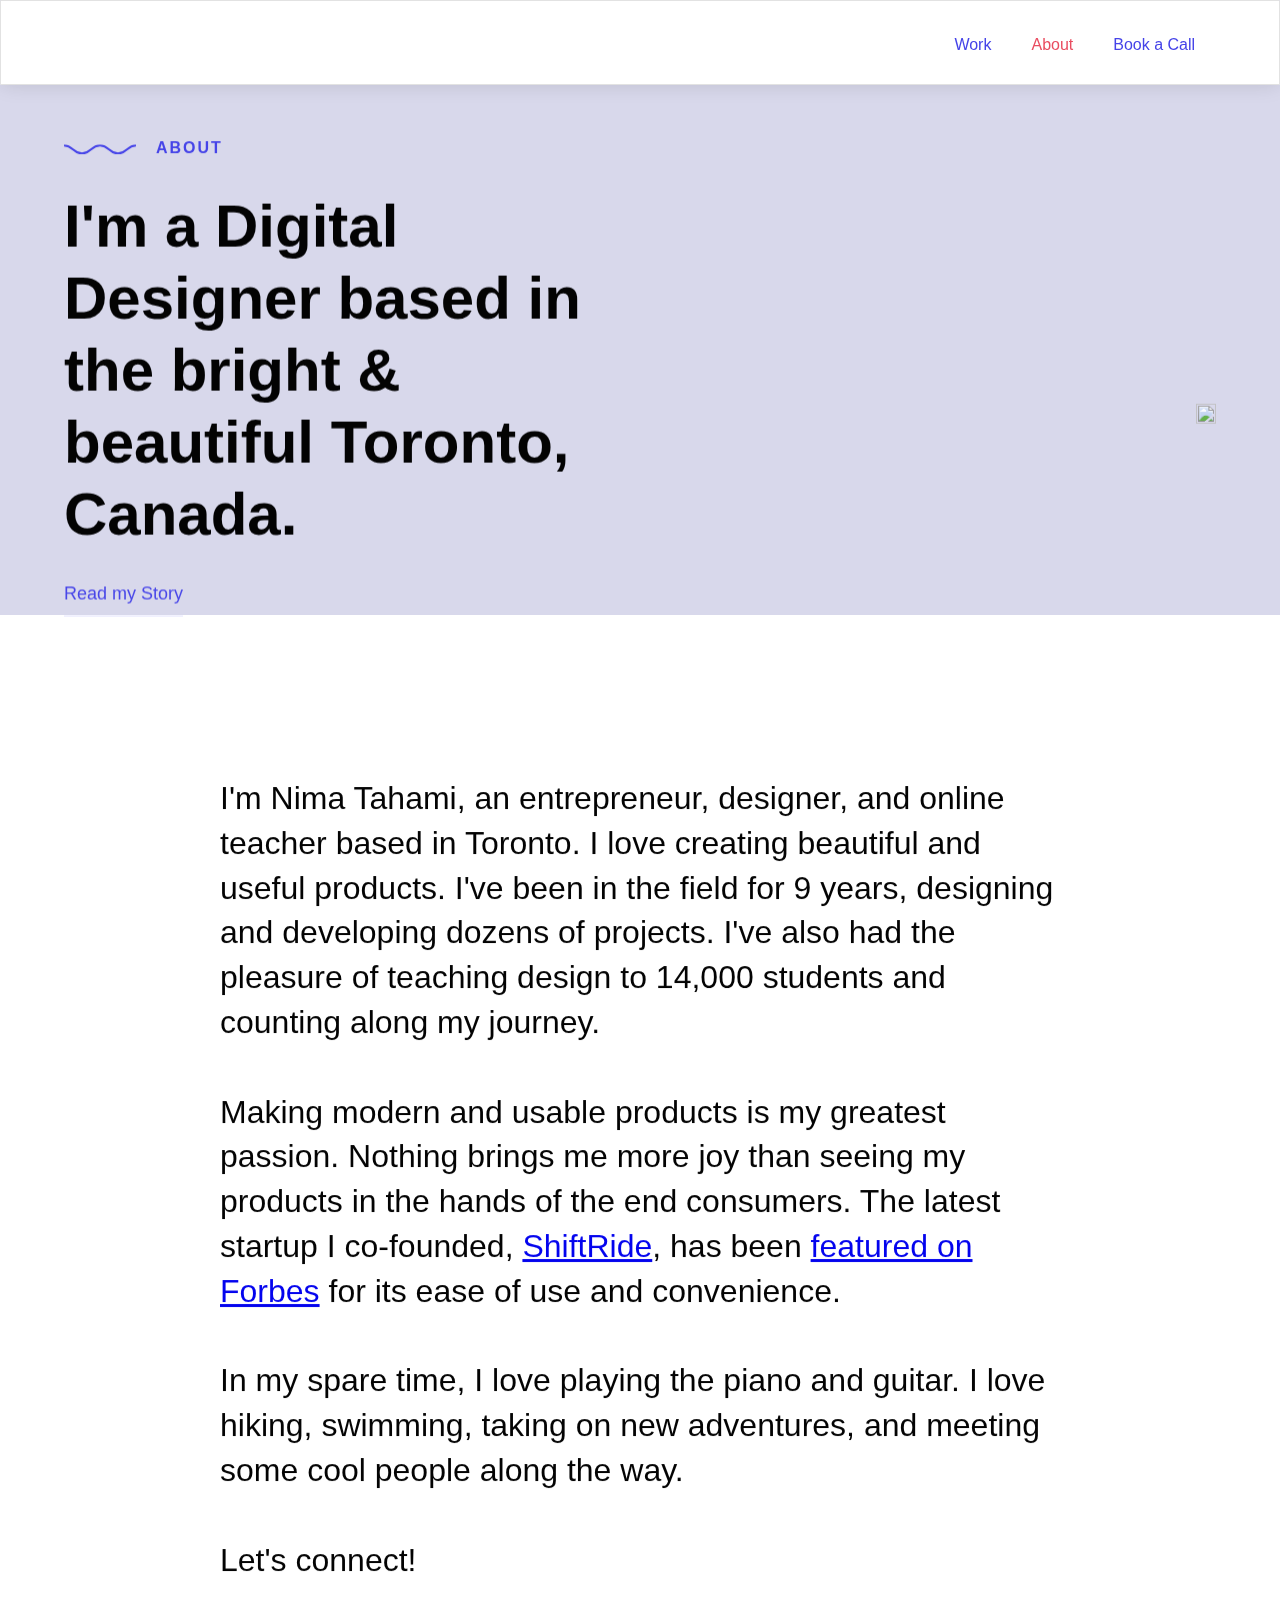
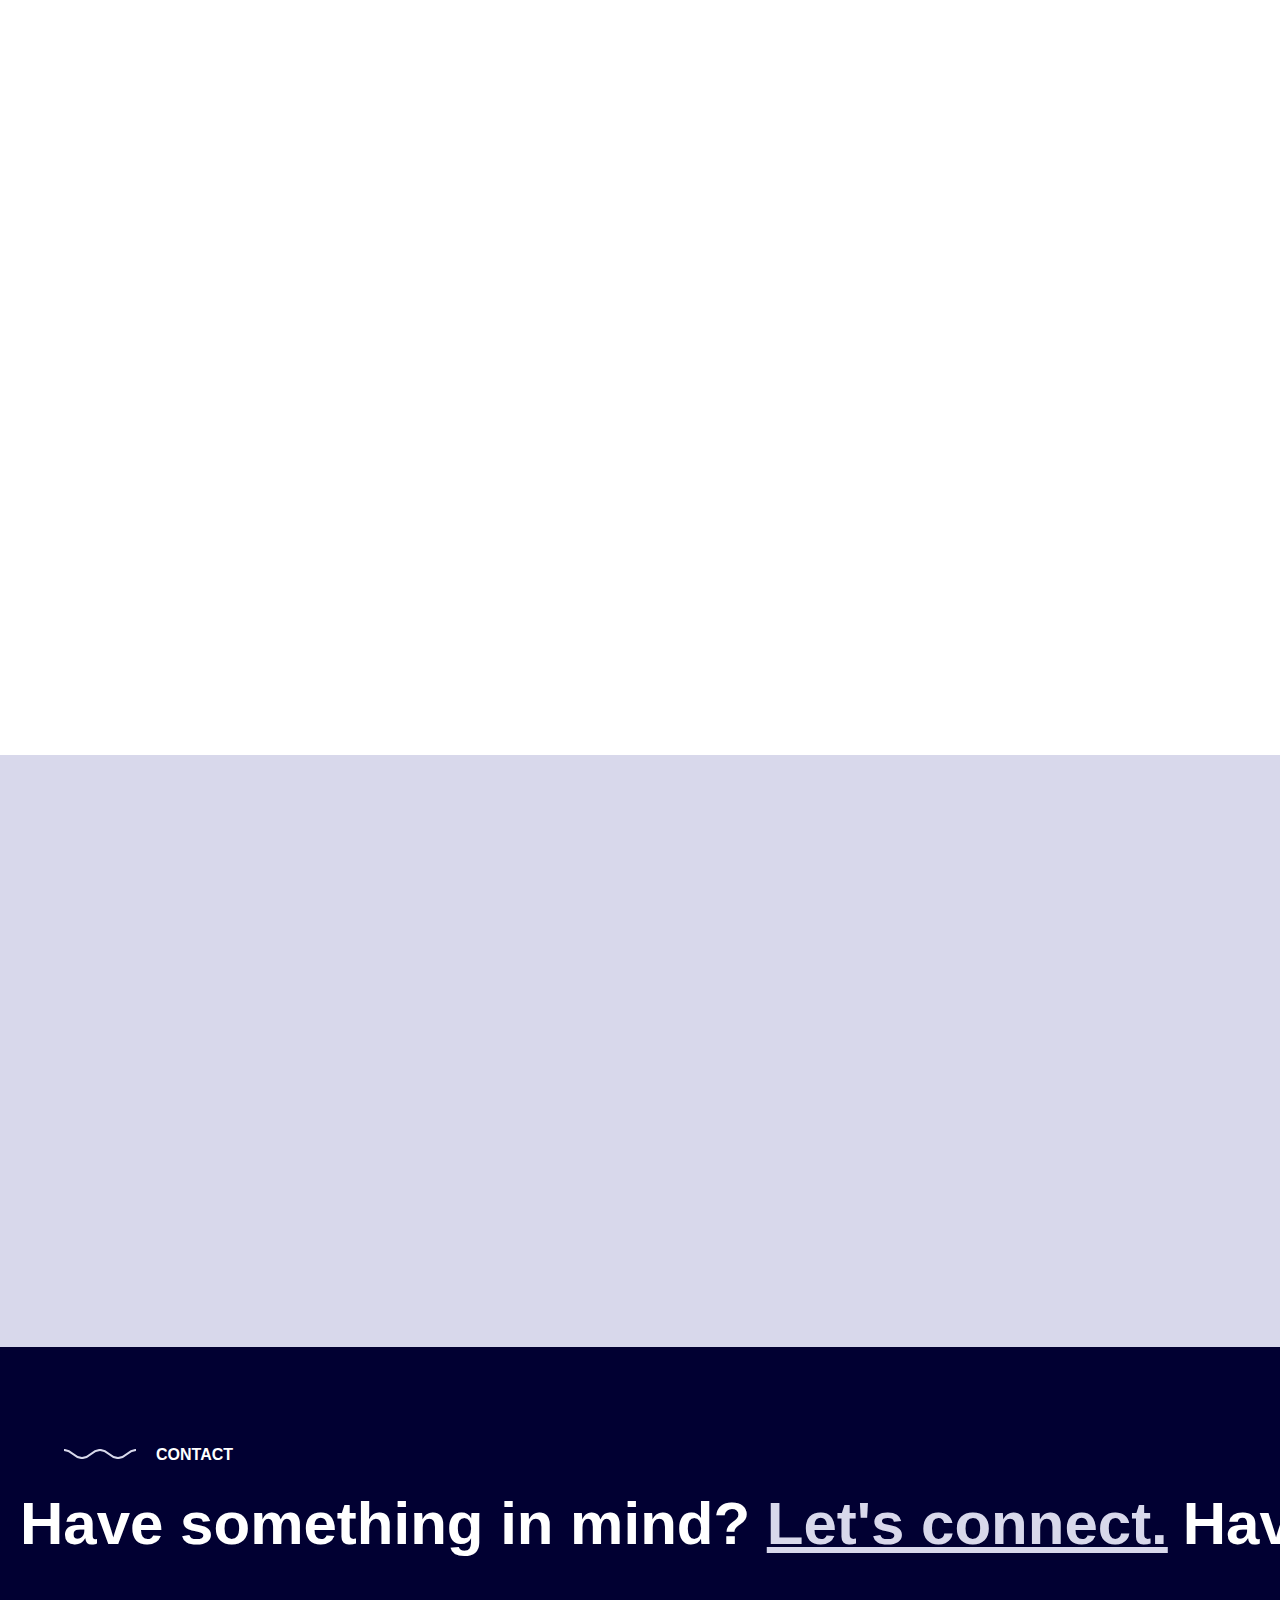
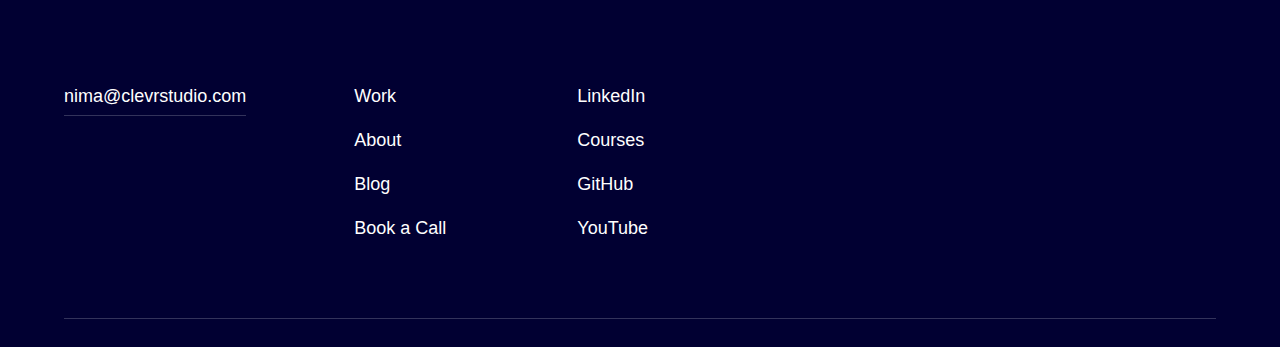
==== commit aba17dc3: "updated some links" ====
--- a/about.html
+++ b/about.html
@@ -142,9 +142,9 @@
                   class="popup-link w-inline-block">
                   <h2 class="popup-heading">Blog</h2>
                 </a></div>
-              <div class="heading-wrapper"><a href="https://www.clevrstudio.com/contact"
+              <div class="heading-wrapper"><a href="https://calendly.com/clevrstudio/30min" target="_blank"
                   class="popup-link w-inline-block">
-                  <h2 class="popup-heading">Contact</h2>
+                  <h2 class="popup-heading">Book a Call</h2>
                 </a></div>
               <div class="popup-links-wrap">
                 <div class="popup-divider">
@@ -182,8 +182,8 @@
           <nav role="navigation" class="nav-menu w-nav-menu">
             <div class="nav-middle-section"><a href="https://www.clevrstudio.com/#work-section"
                 class="nav-link w-nav-link">Work</a><a href="https://www.clevrstudio.com/about" aria-current="page"
-                class="nav-link w-nav-link w--current">About</a><a href="https://www.clevrstudio.com/contact"
-                class="nav-link w-nav-link">Contact</a></div>
+                class="nav-link w-nav-link w--current">About</a><a href="https://calendly.com/clevrstudio/30min" target="_blank"
+                class="nav-link w-nav-link">Book a Call</a></div>
           </nav>
           <div class="menu-button w-nav-button" style="-webkit-user-select: text;" aria-label="menu" role="button"
             tabindex="0" aria-controls="w-nav-overlay-0" aria-haspopup="menu" aria-expanded="false">
@@ -401,23 +401,23 @@
             <div data-w-id="641f666f-7856-8dd8-23c5-995853fe8b91" class="footer-heading-conatiner-1"
               style="transform: translate3d(-1011.03px, 0px, 0px) scale3d(1, 1, 1) rotateX(0deg) rotateY(0deg) rotateZ(0deg) skew(0deg, 0deg); transform-style: preserve-3d; will-change: transform;">
               <div class="footer-heading">
-                <h2>Have something in mind? <a href="https://www.clevrstudio.com/contact" class="let-s-connect">Let's
+                <h2>Have something in mind? <a href="https://calendly.com/clevrstudio/30min" target="_blank" class="let-s-connect">Let's
                     connect.</a></h2>
               </div>
               <div class="footer-heading">
-                <h2>Have something in mind? <a href="https://www.clevrstudio.com/contact" class="let-s-connect">Let's
+                <h2>Have something in mind? <a href="https://calendly.com/clevrstudio/30min" target="_blank" class="let-s-connect">Let's
                     connect.</a></h2>
               </div>
               <div class="footer-heading">
-                <h2>Have something in mind? <a href="https://www.clevrstudio.com/contact" class="let-s-connect">Let's
+                <h2>Have something in mind? <a href="https://calendly.com/clevrstudio/30min" target="_blank" class="let-s-connect">Let's
                     connect.</a></h2>
               </div>
               <div class="footer-heading">
-                <h2>Have something in mind? <a href="https://www.clevrstudio.com/contact" class="let-s-connect">Let's
+                <h2>Have something in mind? <a href="https://calendly.com/clevrstudio/30min" target="_blank" class="let-s-connect">Let's
                     connect.</a></h2>
               </div>
               <div class="footer-heading">
-                <h2>Have something in mind? <a href="https://www.clevrstudio.com/contact" class="let-s-connect">Let's
+                <h2>Have something in mind? <a href="https://calendly.com/clevrstudio/30min" target="_blank" class="let-s-connect">Let's
                     connect.</a></h2>
               </div>
             </div>
@@ -432,10 +432,10 @@
           <div class="footer-links-card first"><a href="https://www.clevrstudio.com/" class="footer-link">Work</a><a
               href="https://www.clevrstudio.com/about" aria-current="page" class="footer-link w--current">About</a><a
               href="https://medium.com/@nimatahami" class="footer-link">Blog</a><a
-              href="https://www.clevrstudio.com/contact" class="footer-link">Contact</a></div>
+              href="https://calendly.com/clevrstudio/30min" target="_blank" class="footer-link">Book a Call</a></div>
           <div class="footer-links-card middle"><a href="https://www.linkedin.com/in/nimatahami" target="_blank"
-              class="footer-link">LinkedIn</a><a href="https://clevr.teachable.com/" target="_blank"
-              class="footer-link">Clevr School</a><a href="https://github.com/nimati" target="_blank"
+              class="footer-link">LinkedIn</a><a href="https://www.udemy.com/user/nimatahami/" target="_blank"
+              class="footer-link">Courses</a><a href="https://github.com/nimati" target="_blank"
               class="footer-link">GitHub</a><a href="https://www.youtube.com/c/ClevrStudio" target="_blank"
               class="footer-link">YouTube</a></div>
           <div class="footer-links-card form-footer">
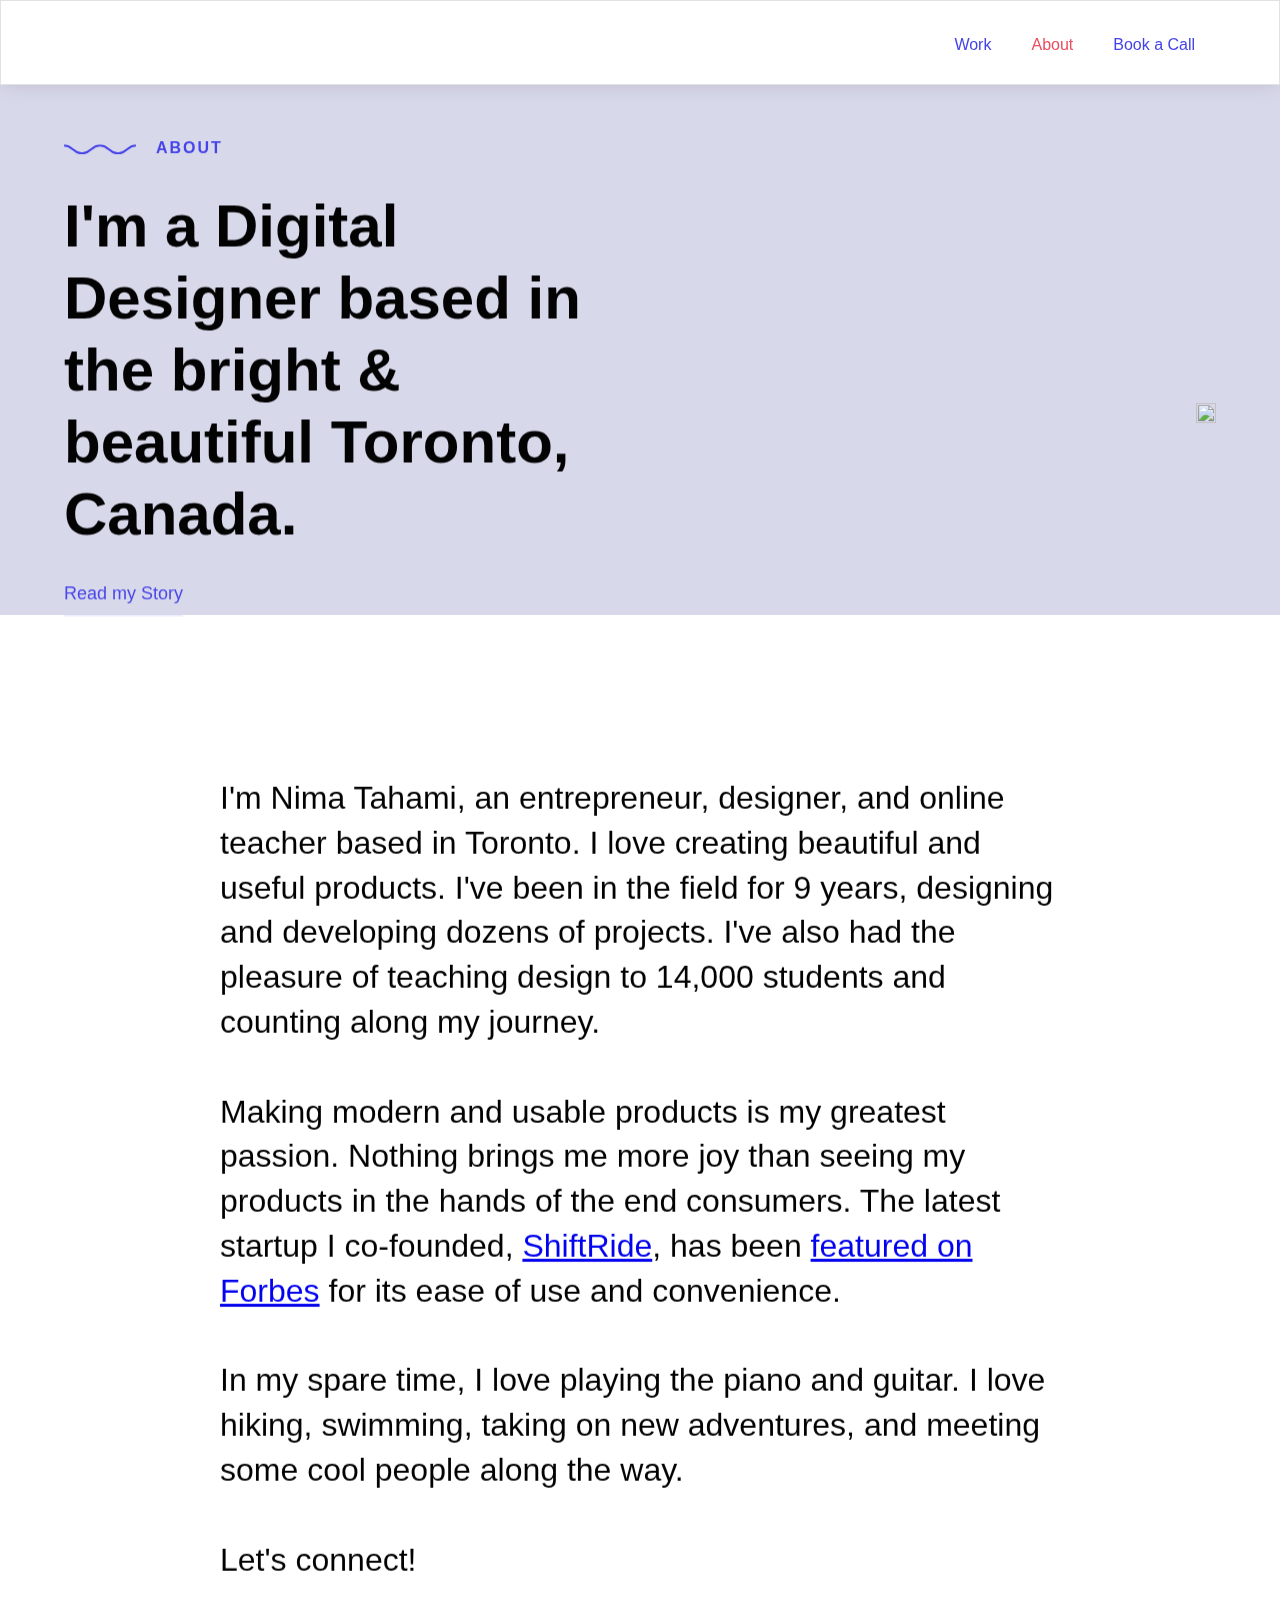
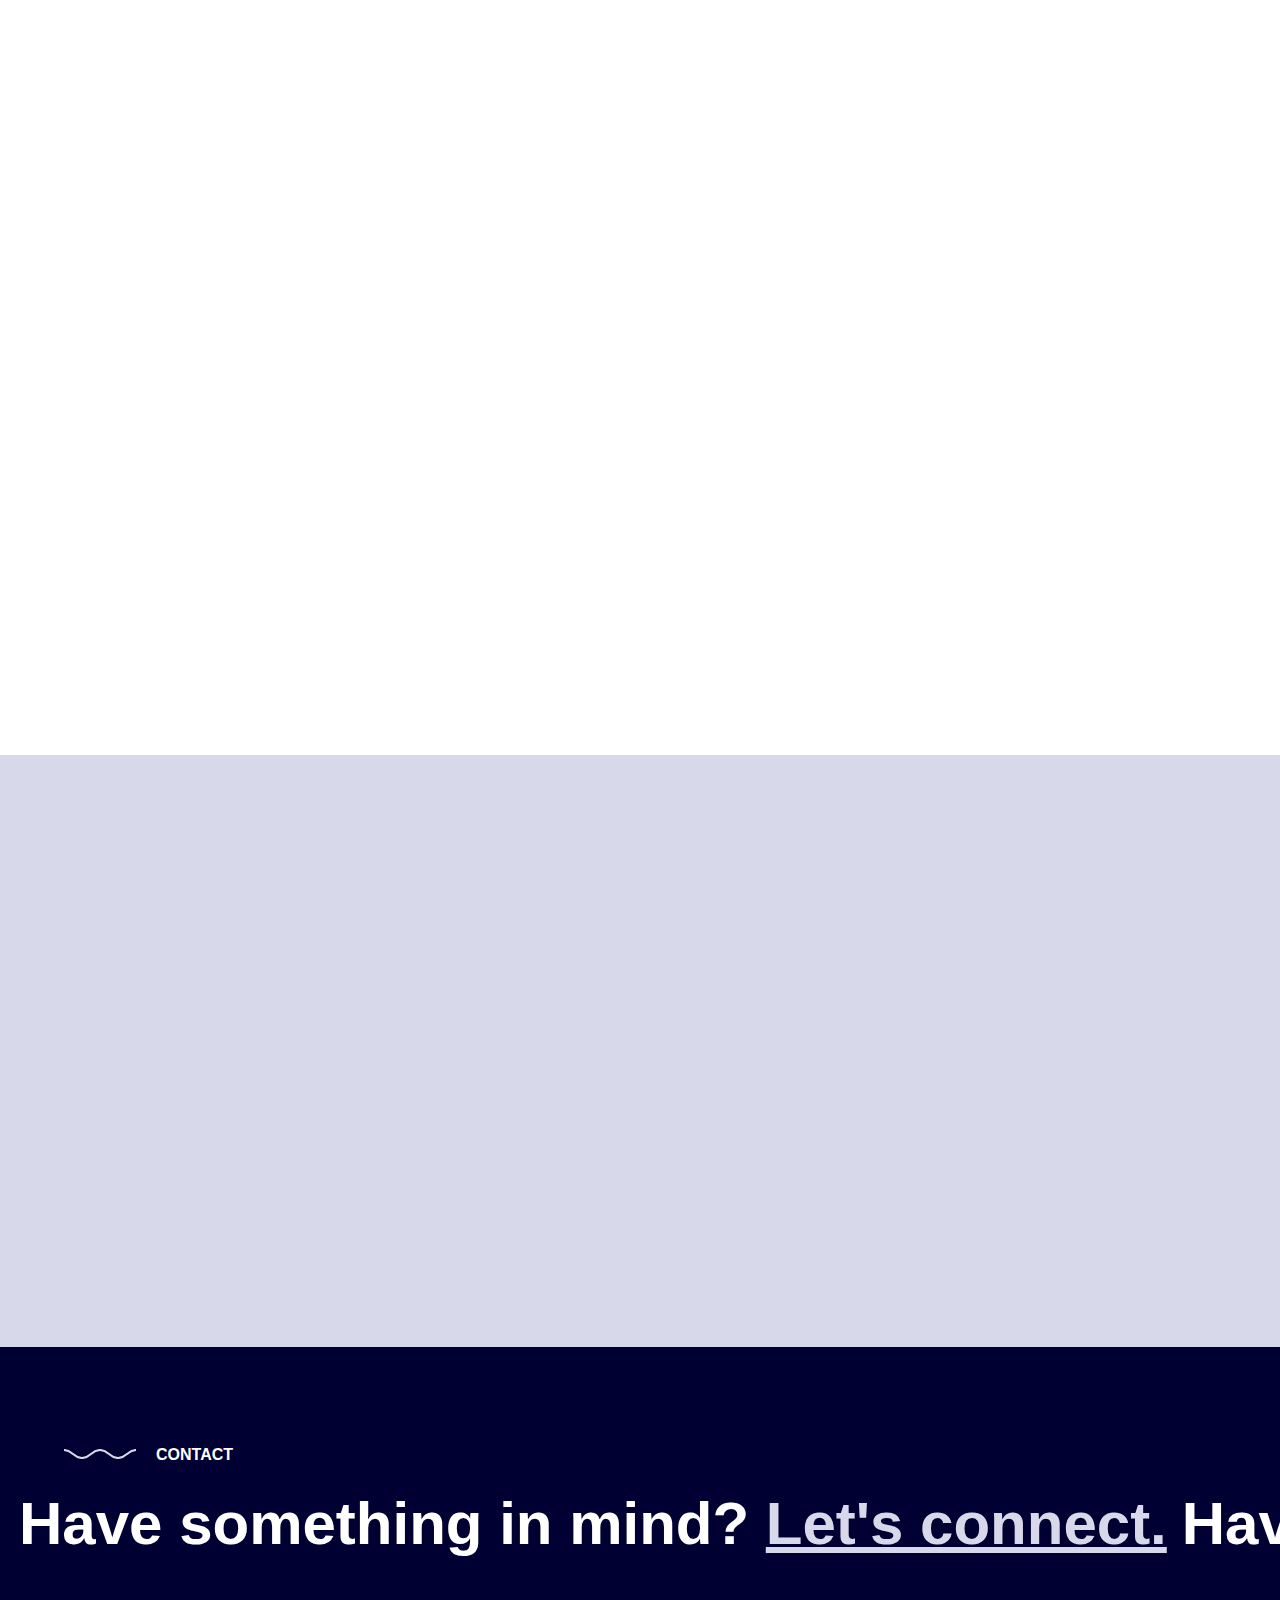
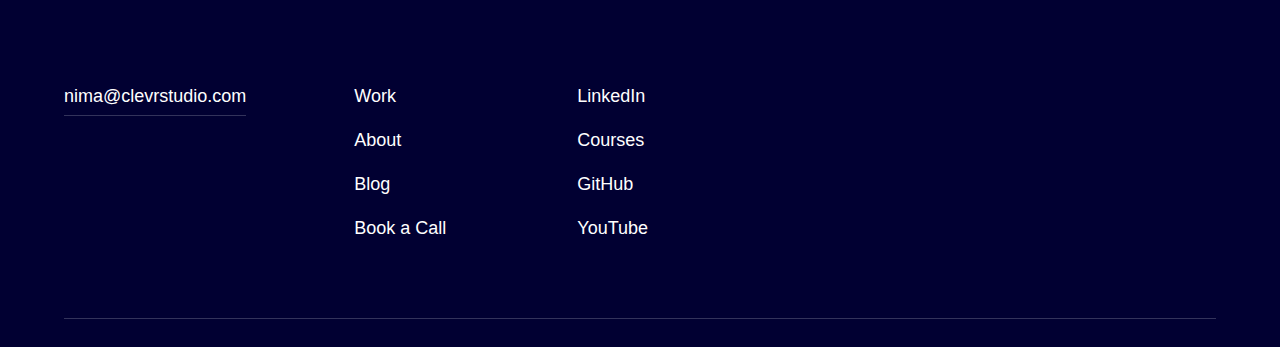
==== commit 3a59eb5f: "installing Google Analytics" ====
--- a/about.html
+++ b/about.html
@@ -6,6 +6,15 @@
   class="w-mod-js w-mod-ix wf-epilogue-n7-active wf-epilogue-n2-active wf-epilogue-n5-active wf-epilogue-n9-active wf-epilogue-n6-active wf-epilogue-n8-active wf-epilogue-n3-active wf-epilogue-n4-active wf-spacegrotesk-n7-active wf-spacegrotesk-n6-active wf-spacegrotesk-n4-active wf-spacegrotesk-n5-active wf-active w-editor">
 
 <head>
+  <!-- Google tag (gtag.js) -->
+<script async src="https://www.googletagmanager.com/gtag/js?id=G-3SYNEQKCTQ"></script>
+<script>
+  window.dataLayer = window.dataLayer || [];
+  function gtag(){dataLayer.push(arguments);}
+  gtag('js', new Date());
+
+  gtag('config', 'G-3SYNEQKCTQ');
+</script>
   <meta http-equiv="Content-Type" content="text/html; charset=UTF-8">
   <style>
     .wf-force-outline-none[tabindex="-1"]:focus {
--- a/style.css
+++ b/style.css
@@ -2,12 +2,2308 @@
 /* ==========================================================================
    normalize.css v3.0.3 | MIT License | github.com/necolas/normalize.css 
    ========================================================================== */
-/*! normalize.css v3.0.3 | MIT License | github.com/necolas/normalize.css */html{font-family:sans-serif;-ms-text-size-adjust:100%;-webkit-text-size-adjust:100%}body{margin:0}article,aside,details,figcaption,figure,footer,header,hgroup,main,menu,nav,section,summary{display:block}audio,canvas,progress,video{display:inline-block;vertical-align:baseline}audio:not([controls]){display:none;height:0}[hidden],template{display:none}a{background-color:transparent}a:active,a:hover{outline:0}abbr[title]{border-bottom:1px dotted}b,strong{font-weight:bold}dfn{font-style:italic}h1{font-size:2em;margin:.67em 0}mark{background:#ff0;color:#000}small{font-size:80%}sub,sup{font-size:75%;line-height:0;position:relative;vertical-align:baseline}sup{top:-0.5em}sub{bottom:-0.25em}img{border:0}svg:not(:root){overflow:hidden}figure{margin:1em 40px}hr{box-sizing:content-box;height:0}pre{overflow:auto}code,kbd,pre,samp{font-family:monospace,monospace;font-size:1em}button,input,optgroup,select,textarea{color:inherit;font:inherit;margin:0}button{overflow:visible}button,select{text-transform:none}button,html input[type="button"],input[type="reset"]{-webkit-appearance:button;cursor:pointer}button[disabled],html input[disabled]{cursor:default}button::-moz-focus-inner,input::-moz-focus-inner{border:0;padding:0}input{line-height:normal}input[type='checkbox'],input[type='radio']{box-sizing:border-box;padding:0}input[type='number']::-webkit-inner-spin-button,input[type='number']::-webkit-outer-spin-button{height:auto}input[type='search']{-webkit-appearance:none}input[type='search']::-webkit-search-cancel-button,input[type='search']::-webkit-search-decoration{-webkit-appearance:none}fieldset{border:1px solid #c0c0c0;margin:0 2px;padding:.35em .625em .75em}legend{border:0;padding:0}textarea{overflow:auto}optgroup{font-weight:bold}table{border-collapse:collapse;border-spacing:0}td,th{padding:0}
+/*! normalize.css v3.0.3 | MIT License | github.com/necolas/normalize.css */
+html {
+  font-family: sans-serif;
+  -ms-text-size-adjust: 100%;
+  -webkit-text-size-adjust: 100%
+}
+
+body {
+  margin: 0
+}
+
+article,
+aside,
+details,
+figcaption,
+figure,
+footer,
+header,
+hgroup,
+main,
+menu,
+nav,
+section,
+summary {
+  display: block
+}
+
+audio,
+canvas,
+progress,
+video {
+  display: inline-block;
+  vertical-align: baseline
+}
+
+audio:not([controls]) {
+  display: none;
+  height: 0
+}
+
+[hidden],
+template {
+  display: none
+}
+
+a {
+  background-color: transparent
+}
+
+a:active,
+a:hover {
+  outline: 0
+}
+
+abbr[title] {
+  border-bottom: 1px dotted
+}
+
+b,
+strong {
+  font-weight: bold
+}
+
+dfn {
+  font-style: italic
+}
+
+h1 {
+  font-size: 2em;
+  margin: .67em 0
+}
+
+mark {
+  background: #ff0;
+  color: #000
+}
+
+small {
+  font-size: 80%
+}
+
+sub,
+sup {
+  font-size: 75%;
+  line-height: 0;
+  position: relative;
+  vertical-align: baseline
+}
+
+sup {
+  top: -0.5em
+}
+
+sub {
+  bottom: -0.25em
+}
+
+img {
+  border: 0
+}
+
+svg:not(:root) {
+  overflow: hidden
+}
+
+figure {
+  margin: 1em 40px
+}
+
+hr {
+  box-sizing: content-box;
+  height: 0
+}
+
+pre {
+  overflow: auto
+}
+
+code,
+kbd,
+pre,
+samp {
+  font-family: monospace, monospace;
+  font-size: 1em
+}
+
+button,
+input,
+optgroup,
+select,
+textarea {
+  color: inherit;
+  font: inherit;
+  margin: 0
+}
+
+button {
+  overflow: visible
+}
+
+button,
+select {
+  text-transform: none
+}
+
+button,
+html input[type="button"],
+input[type="reset"] {
+  -webkit-appearance: button;
+  cursor: pointer
+}
+
+button[disabled],
+html input[disabled] {
+  cursor: default
+}
+
+button::-moz-focus-inner,
+input::-moz-focus-inner {
+  border: 0;
+  padding: 0
+}
+
+input {
+  line-height: normal
+}
+
+input[type='checkbox'],
+input[type='radio'] {
+  box-sizing: border-box;
+  padding: 0
+}
+
+input[type='number']::-webkit-inner-spin-button,
+input[type='number']::-webkit-outer-spin-button {
+  height: auto
+}
+
+input[type='search'] {
+  -webkit-appearance: none
+}
+
+input[type='search']::-webkit-search-cancel-button,
+input[type='search']::-webkit-search-decoration {
+  -webkit-appearance: none
+}
+
+fieldset {
+  border: 1px solid #c0c0c0;
+  margin: 0 2px;
+  padding: .35em .625em .75em
+}
+
+legend {
+  border: 0;
+  padding: 0
+}
+
+textarea {
+  overflow: auto
+}
+
+optgroup {
+  font-weight: bold
+}
+
+table {
+  border-collapse: collapse;
+  border-spacing: 0
+}
+
+td,
+th {
+  padding: 0
+}
 
 /* ==========================================================================
    Start of base Webflow CSS - If you're looking for some ultra-clean CSS, skip the boilerplate and see the unminified code below.
    ========================================================================== */
-@font-face{font-family:'webflow-icons';src:url("[data-uri]") format('truetype');font-weight:normal;font-style:normal}[class^="w-icon-"],[class*=" w-icon-"]{font-family:'webflow-icons' !important;speak:none;font-style:normal;font-weight:normal;font-variant:normal;text-transform:none;line-height:1;-webkit-font-smoothing:antialiased;-moz-osx-font-smoothing:grayscale}.w-icon-slider-right:before{content:"\e600"}.w-icon-slider-left:before{content:"\e601"}.w-icon-nav-menu:before{content:"\e602"}.w-icon-arrow-down:before,.w-icon-dropdown-toggle:before{content:"\e603"}.w-icon-file-upload-remove:before{content:"\e900"}.w-icon-file-upload-icon:before{content:"\e903"}*{-webkit-box-sizing:border-box;-moz-box-sizing:border-box;box-sizing:border-box}html{height:100%}body{margin:0;min-height:100%;background-color:#fff;font-family:Arial,sans-serif;font-size:14px;line-height:20px;color:#333}img{max-width:100%;vertical-align:middle;display:inline-block}html.w-mod-touch *{background-attachment:scroll !important}.w-block{display:block}.w-inline-block{max-width:100%;display:inline-block}.w-clearfix:before,.w-clearfix:after{content:" ";display:table;grid-column-start:1;grid-row-start:1;grid-column-end:2;grid-row-end:2}.w-clearfix:after{clear:both}.w-hidden{display:none}.w-button{display:inline-block;padding:9px 15px;background-color:#3898EC;color:white;border:0;line-height:inherit;text-decoration:none;cursor:pointer;border-radius:0}input.w-button{-webkit-appearance:button}html[data-w-dynpage] [data-w-cloak]{color:transparent !important}.w-webflow-badge,.w-webflow-badge *{position:static;left:auto;top:auto;right:auto;bottom:auto;z-index:auto;display:block;visibility:visible;overflow:visible;overflow-x:visible;overflow-y:visible;box-sizing:border-box;width:auto;height:auto;max-height:none;max-width:none;min-height:0;min-width:0;margin:0;padding:0;float:none;clear:none;border:0 none transparent;border-radius:0;background:none;background-image:none;background-position:0 0;background-size:auto auto;background-repeat:repeat;background-origin:padding-box;background-clip:border-box;background-attachment:scroll;background-color:transparent;box-shadow:none;opacity:1;transform:none;transition:none;direction:ltr;font-family:inherit;font-weight:inherit;color:inherit;font-size:inherit;line-height:inherit;font-style:inherit;font-variant:inherit;text-align:inherit;letter-spacing:inherit;text-decoration:inherit;text-indent:0;text-transform:inherit;list-style-type:disc;text-shadow:none;font-smoothing:auto;vertical-align:baseline;cursor:inherit;white-space:inherit;word-break:normal;word-spacing:normal;word-wrap:normal}.w-webflow-badge{position:fixed !important;display:inline-block !important;visibility:visible !important;z-index:2147483647 !important;top:auto !important;right:12px !important;bottom:12px !important;left:auto !important;color:#AAADB0 !important;background-color:#fff !important;border-radius:3px !important;padding:6px 8px 6px 6px !important;font-size:12px !important;opacity:1 !important;line-height:14px !important;text-decoration:none !important;transform:none !important;margin:0 !important;width:auto !important;height:auto !important;overflow:visible !important;white-space:nowrap;box-shadow:0 0 0 1px rgba(0,0,0,0.1),0 1px 3px rgba(0,0,0,0.1);cursor:pointer}.w-webflow-badge>img{display:inline-block !important;visibility:visible !important;opacity:1 !important;vertical-align:middle !important}h1,h2,h3,h4,h5,h6{font-weight:bold;margin-bottom:10px}h1{font-size:38px;line-height:44px;margin-top:20px}h2{font-size:32px;line-height:36px;margin-top:20px}h3{font-size:24px;line-height:30px;margin-top:20px}h4{font-size:18px;line-height:24px;margin-top:10px}h5{font-size:14px;line-height:20px;margin-top:10px}h6{font-size:12px;line-height:18px;margin-top:10px}p{margin-top:0;margin-bottom:10px}blockquote{margin:0 0 10px 0;padding:10px 20px;border-left:5px solid #E2E2E2;font-size:18px;line-height:22px}figure{margin:0;margin-bottom:10px}figcaption{margin-top:5px;text-align:center}ul,ol{margin-top:0;margin-bottom:10px;padding-left:40px}.w-list-unstyled{padding-left:0;list-style:none}.w-embed:before,.w-embed:after{content:" ";display:table;grid-column-start:1;grid-row-start:1;grid-column-end:2;grid-row-end:2}.w-embed:after{clear:both}.w-video{width:100%;position:relative;padding:0}.w-video iframe,.w-video object,.w-video embed{position:absolute;top:0;left:0;width:100%;height:100%;border:none}fieldset{padding:0;margin:0;border:0}button,html input[type='button'],input[type='reset']{border:0;cursor:pointer;-webkit-appearance:button}.w-form{margin:0 0 15px}.w-form-done{display:none;padding:20px;text-align:center;background-color:#dddddd}.w-form-fail{display:none;margin-top:10px;padding:10px;background-color:#ffdede}label{display:block;margin-bottom:5px;font-weight:bold}.w-input,.w-select{display:block;width:100%;height:38px;padding:8px 12px;margin-bottom:10px;font-size:14px;line-height:1.42857143;color:#333333;vertical-align:middle;background-color:#ffffff;border:1px solid #cccccc}.w-input:-moz-placeholder,.w-select:-moz-placeholder{color:#999}.w-input::-moz-placeholder,.w-select::-moz-placeholder{color:#999;opacity:1}.w-input:-ms-input-placeholder,.w-select:-ms-input-placeholder{color:#999}.w-input::-webkit-input-placeholder,.w-select::-webkit-input-placeholder{color:#999}.w-input:focus,.w-select:focus{border-color:#3898EC;outline:0}.w-input[disabled],.w-select[disabled],.w-input[readonly],.w-select[readonly],fieldset[disabled] .w-input,fieldset[disabled] .w-select{cursor:not-allowed;background-color:#eeeeee}textarea.w-input,textarea.w-select{height:auto}.w-select{background-color:#f3f3f3}.w-select[multiple]{height:auto}.w-form-label{display:inline-block;cursor:pointer;font-weight:normal;margin-bottom:0}.w-radio{display:block;margin-bottom:5px;padding-left:20px}.w-radio:before,.w-radio:after{content:" ";display:table;grid-column-start:1;grid-row-start:1;grid-column-end:2;grid-row-end:2}.w-radio:after{clear:both}.w-radio-input{margin:4px 0 0;margin-top:1px \9;line-height:normal;float:left;margin-left:-20px}.w-radio-input{margin-top:3px}.w-file-upload{display:block;margin-bottom:10px}.w-file-upload-input{width:.1px;height:.1px;opacity:0;overflow:hidden;position:absolute;z-index:-100}.w-file-upload-default,.w-file-upload-uploading,.w-file-upload-success{display:inline-block;color:#333333}.w-file-upload-error{display:block;margin-top:10px}.w-file-upload-default.w-hidden,.w-file-upload-uploading.w-hidden,.w-file-upload-error.w-hidden,.w-file-upload-success.w-hidden{display:none}.w-file-upload-uploading-btn{display:flex;font-size:14px;font-weight:normal;cursor:pointer;margin:0;padding:8px 12px;border:1px solid #cccccc;background-color:#fafafa}.w-file-upload-file{display:flex;flex-grow:1;justify-content:space-between;margin:0;padding:8px 9px 8px 11px;border:1px solid #cccccc;background-color:#fafafa}.w-file-upload-file-name{font-size:14px;font-weight:normal;display:block}.w-file-remove-link{margin-top:3px;margin-left:10px;width:auto;height:auto;padding:3px;display:block;cursor:pointer}.w-icon-file-upload-remove{margin:auto;font-size:10px}.w-file-upload-error-msg{display:inline-block;color:#ea384c;padding:2px 0}.w-file-upload-info{display:inline-block;line-height:38px;padding:0 12px}.w-file-upload-label{display:inline-block;font-size:14px;font-weight:normal;cursor:pointer;margin:0;padding:8px 12px;border:1px solid #cccccc;background-color:#fafafa}.w-icon-file-upload-icon,.w-icon-file-upload-uploading{display:inline-block;margin-right:8px;width:20px}.w-icon-file-upload-uploading{height:20px}.w-container{margin-left:auto;margin-right:auto;max-width:940px}.w-container:before,.w-container:after{content:" ";display:table;grid-column-start:1;grid-row-start:1;grid-column-end:2;grid-row-end:2}.w-container:after{clear:both}.w-container .w-row{margin-left:-10px;margin-right:-10px}.w-row:before,.w-row:after{content:" ";display:table;grid-column-start:1;grid-row-start:1;grid-column-end:2;grid-row-end:2}.w-row:after{clear:both}.w-row .w-row{margin-left:0;margin-right:0}.w-col{position:relative;float:left;width:100%;min-height:1px;padding-left:10px;padding-right:10px}.w-col .w-col{padding-left:0;padding-right:0}.w-col-1{width:8.33333333%}.w-col-2{width:16.66666667%}.w-col-3{width:25%}.w-col-4{width:33.33333333%}.w-col-5{width:41.66666667%}.w-col-6{width:50%}.w-col-7{width:58.33333333%}.w-col-8{width:66.66666667%}.w-col-9{width:75%}.w-col-10{width:83.33333333%}.w-col-11{width:91.66666667%}.w-col-12{width:100%}.w-hidden-main{display:none !important}@media screen and (max-width:991px){.w-container{max-width:728px}.w-hidden-main{display:inherit !important}.w-hidden-medium{display:none !important}.w-col-medium-1{width:8.33333333%}.w-col-medium-2{width:16.66666667%}.w-col-medium-3{width:25%}.w-col-medium-4{width:33.33333333%}.w-col-medium-5{width:41.66666667%}.w-col-medium-6{width:50%}.w-col-medium-7{width:58.33333333%}.w-col-medium-8{width:66.66666667%}.w-col-medium-9{width:75%}.w-col-medium-10{width:83.33333333%}.w-col-medium-11{width:91.66666667%}.w-col-medium-12{width:100%}.w-col-stack{width:100%;left:auto;right:auto}}@media screen and (max-width:767px){.w-hidden-main{display:inherit !important}.w-hidden-medium{display:inherit !important}.w-hidden-small{display:none !important}.w-row,.w-container .w-row{margin-left:0;margin-right:0}.w-col{width:100%;left:auto;right:auto}.w-col-small-1{width:8.33333333%}.w-col-small-2{width:16.66666667%}.w-col-small-3{width:25%}.w-col-small-4{width:33.33333333%}.w-col-small-5{width:41.66666667%}.w-col-small-6{width:50%}.w-col-small-7{width:58.33333333%}.w-col-small-8{width:66.66666667%}.w-col-small-9{width:75%}.w-col-small-10{width:83.33333333%}.w-col-small-11{width:91.66666667%}.w-col-small-12{width:100%}}@media screen and (max-width:479px){.w-container{max-width:none}.w-hidden-main{display:inherit !important}.w-hidden-medium{display:inherit !important}.w-hidden-small{display:inherit !important}.w-hidden-tiny{display:none !important}.w-col{width:100%}.w-col-tiny-1{width:8.33333333%}.w-col-tiny-2{width:16.66666667%}.w-col-tiny-3{width:25%}.w-col-tiny-4{width:33.33333333%}.w-col-tiny-5{width:41.66666667%}.w-col-tiny-6{width:50%}.w-col-tiny-7{width:58.33333333%}.w-col-tiny-8{width:66.66666667%}.w-col-tiny-9{width:75%}.w-col-tiny-10{width:83.33333333%}.w-col-tiny-11{width:91.66666667%}.w-col-tiny-12{width:100%}}.w-widget{position:relative}.w-widget-map{width:100%;height:400px}.w-widget-map label{width:auto;display:inline}.w-widget-map img{max-width:inherit}.w-widget-map .gm-style-iw{text-align:center}.w-widget-map .gm-style-iw>button{display:none !important}.w-widget-twitter{overflow:hidden}.w-widget-twitter-count-shim{display:inline-block;vertical-align:top;position:relative;width:28px;height:20px;text-align:center;background:white;border:#758696 solid 1px;border-radius:3px}.w-widget-twitter-count-shim *{pointer-events:none;-webkit-user-select:none;-moz-user-select:none;-ms-user-select:none;user-select:none}.w-widget-twitter-count-shim .w-widget-twitter-count-inner{position:relative;font-size:15px;line-height:12px;text-align:center;color:#999;font-family:serif}.w-widget-twitter-count-shim .w-widget-twitter-count-clear{position:relative;display:block}.w-widget-twitter-count-shim.w--large{width:36px;height:28px}.w-widget-twitter-count-shim.w--large .w-widget-twitter-count-inner{font-size:18px;line-height:18px}.w-widget-twitter-count-shim:not(.w--vertical){margin-left:5px;margin-right:8px}.w-widget-twitter-count-shim:not(.w--vertical).w--large{margin-left:6px}.w-widget-twitter-count-shim:not(.w--vertical):before,.w-widget-twitter-count-shim:not(.w--vertical):after{top:50%;left:0;border:solid transparent;content:' ';height:0;width:0;position:absolute;pointer-events:none}.w-widget-twitter-count-shim:not(.w--vertical):before{border-color:rgba(117,134,150,0);border-right-color:#5d6c7b;border-width:4px;margin-left:-9px;margin-top:-4px}.w-widget-twitter-count-shim:not(.w--vertical).w--large:before{border-width:5px;margin-left:-10px;margin-top:-5px}.w-widget-twitter-count-shim:not(.w--vertical):after{border-color:rgba(255,255,255,0);border-right-color:white;border-width:4px;margin-left:-8px;margin-top:-4px}.w-widget-twitter-count-shim:not(.w--vertical).w--large:after{border-width:5px;margin-left:-9px;margin-top:-5px}.w-widget-twitter-count-shim.w--vertical{width:61px;height:33px;margin-bottom:8px}.w-widget-twitter-count-shim.w--vertical:before,.w-widget-twitter-count-shim.w--vertical:after{top:100%;left:50%;border:solid transparent;content:' ';height:0;width:0;position:absolute;pointer-events:none}.w-widget-twitter-count-shim.w--vertical:before{border-color:rgba(117,134,150,0);border-top-color:#5d6c7b;border-width:5px;margin-left:-5px}.w-widget-twitter-count-shim.w--vertical:after{border-color:rgba(255,255,255,0);border-top-color:white;border-width:4px;margin-left:-4px}.w-widget-twitter-count-shim.w--vertical .w-widget-twitter-count-inner{font-size:18px;line-height:22px}.w-widget-twitter-count-shim.w--vertical.w--large{width:76px}.w-background-video{position:relative;overflow:hidden;height:500px;color:white}.w-background-video>video{background-size:cover;background-position:50% 50%;position:absolute;margin:auto;width:100%;height:100%;right:-100%;bottom:-100%;top:-100%;left:-100%;object-fit:cover;z-index:-100}.w-background-video>video::-webkit-media-controls-start-playback-button{display:none !important;-webkit-appearance:none}.w-background-video--control{position:absolute;bottom:1em;right:1em;background-color:transparent;padding:0}.w-background-video--control>[hidden]{display:none !important}.w-slider{position:relative;height:300px;text-align:center;background:#dddddd;clear:both;-webkit-tap-highlight-color:rgba(0,0,0,0);tap-highlight-color:rgba(0,0,0,0)}.w-slider-mask{position:relative;display:block;overflow:hidden;z-index:1;left:0;right:0;height:100%;white-space:nowrap}.w-slide{position:relative;display:inline-block;vertical-align:top;width:100%;height:100%;white-space:normal;text-align:left}.w-slider-nav{position:absolute;z-index:2;top:auto;right:0;bottom:0;left:0;margin:auto;padding-top:10px;height:40px;text-align:center;-webkit-tap-highlight-color:rgba(0,0,0,0);tap-highlight-color:rgba(0,0,0,0)}.w-slider-nav.w-round>div{border-radius:100%}.w-slider-nav.w-num>div{width:auto;height:auto;padding:.2em .5em;font-size:inherit;line-height:inherit}.w-slider-nav.w-shadow>div{box-shadow:0 0 3px rgba(51,51,51,0.4)}.w-slider-nav-invert{color:#fff}.w-slider-nav-invert>div{background-color:rgba(34,34,34,0.4)}.w-slider-nav-invert>div.w-active{background-color:#222}.w-slider-dot{position:relative;display:inline-block;width:1em;height:1em;background-color:rgba(255,255,255,0.4);cursor:pointer;margin:0 3px .5em;transition:background-color 100ms,color 100ms}.w-slider-dot.w-active{background-color:#fff}.w-slider-dot:focus{outline:none;box-shadow:0 0 0 2px #fff}.w-slider-dot:focus.w-active{box-shadow:none}.w-slider-arrow-left,.w-slider-arrow-right{position:absolute;width:80px;top:0;right:0;bottom:0;left:0;margin:auto;cursor:pointer;overflow:hidden;color:white;font-size:40px;-webkit-tap-highlight-color:rgba(0,0,0,0);tap-highlight-color:rgba(0,0,0,0);-webkit-user-select:none;-moz-user-select:none;-ms-user-select:none;user-select:none}.w-slider-arrow-left [class^='w-icon-'],.w-slider-arrow-right [class^='w-icon-'],.w-slider-arrow-left [class*=' w-icon-'],.w-slider-arrow-right [class*=' w-icon-']{position:absolute}.w-slider-arrow-left:focus,.w-slider-arrow-right:focus{outline:0}.w-slider-arrow-left{z-index:3;right:auto}.w-slider-arrow-right{z-index:4;left:auto}.w-icon-slider-left,.w-icon-slider-right{top:0;right:0;bottom:0;left:0;margin:auto;width:1em;height:1em}.w-slider-aria-label{border:0;clip:rect(0 0 0 0);height:1px;margin:-1px;overflow:hidden;padding:0;position:absolute;width:1px}.w-slider-force-show{display:block !important}.w-dropdown{display:inline-block;position:relative;text-align:left;margin-left:auto;margin-right:auto;z-index:900}.w-dropdown-btn,.w-dropdown-toggle,.w-dropdown-link{position:relative;vertical-align:top;text-decoration:none;color:#222222;padding:20px;text-align:left;margin-left:auto;margin-right:auto;white-space:nowrap}.w-dropdown-toggle{-webkit-user-select:none;-moz-user-select:none;-ms-user-select:none;user-select:none;display:inline-block;cursor:pointer;padding-right:40px}.w-dropdown-toggle:focus{outline:0}.w-icon-dropdown-toggle{position:absolute;top:0;right:0;bottom:0;margin:auto;margin-right:20px;width:1em;height:1em}.w-dropdown-list{position:absolute;background:#dddddd;display:none;min-width:100%}.w-dropdown-list.w--open{display:block}.w-dropdown-link{padding:10px 20px;display:block;color:#222222}.w-dropdown-link.w--current{color:#0082f3}.w-dropdown-link:focus{outline:0}@media screen and (max-width:767px){.w-nav-brand{padding-left:10px}}.w-lightbox-backdrop{color:#000;cursor:auto;font-family:serif;font-size:medium;font-style:normal;font-variant:normal;font-weight:normal;letter-spacing:normal;line-height:normal;list-style:disc;text-align:start;text-indent:0;text-shadow:none;text-transform:none;visibility:visible;white-space:normal;word-break:normal;word-spacing:normal;word-wrap:normal;position:fixed;top:0;right:0;bottom:0;left:0;color:#fff;font-family:"Helvetica Neue",Helvetica,Ubuntu,"Segoe UI",Verdana,sans-serif;font-size:17px;line-height:1.2;font-weight:300;text-align:center;background:rgba(0,0,0,0.9);z-index:2000;outline:0;opacity:0;-webkit-user-select:none;-moz-user-select:none;-ms-user-select:none;-webkit-tap-highlight-color:transparent;-webkit-transform:translate(0, 0)}.w-lightbox-backdrop,.w-lightbox-container{height:100%;overflow:auto;-webkit-overflow-scrolling:touch}.w-lightbox-content{position:relative;height:100vh;overflow:hidden}.w-lightbox-view{position:absolute;width:100vw;height:100vh;opacity:0}.w-lightbox-view:before{content:"";height:100vh}.w-lightbox-group,.w-lightbox-group .w-lightbox-view,.w-lightbox-group .w-lightbox-view:before{height:86vh}.w-lightbox-frame,.w-lightbox-view:before{display:inline-block;vertical-align:middle}.w-lightbox-figure{position:relative;margin:0}.w-lightbox-group .w-lightbox-figure{cursor:pointer}.w-lightbox-img{width:auto;height:auto;max-width:none}.w-lightbox-image{display:block;float:none;max-width:100vw;max-height:100vh}.w-lightbox-group .w-lightbox-image{max-height:86vh}.w-lightbox-caption{position:absolute;right:0;bottom:0;left:0;padding:.5em 1em;background:rgba(0,0,0,0.4);text-align:left;text-overflow:ellipsis;white-space:nowrap;overflow:hidden}.w-lightbox-embed{position:absolute;top:0;right:0;bottom:0;left:0;width:100%;height:100%}.w-lightbox-control{position:absolute;top:0;width:4em;background-size:24px;background-repeat:no-repeat;background-position:center;cursor:pointer;-webkit-transition:all .3s;transition:all .3s}.w-lightbox-left{display:none;bottom:0;left:0;background-image:url("[data-uri]")}.w-lightbox-right{display:none;right:0;bottom:0;background-image:url("[data-uri]")}.w-lightbox-close{right:0;height:2.6em;background-image:url("[data-uri]");background-size:18px}.w-lightbox-strip{position:absolute;bottom:0;left:0;right:0;padding:0 1vh;line-height:0;white-space:nowrap;overflow-x:auto;overflow-y:hidden}.w-lightbox-item{display:inline-block;width:10vh;padding:2vh 1vh;box-sizing:content-box;cursor:pointer;-webkit-transform:translate3d(0, 0, 0)}.w-lightbox-active{opacity:.3}.w-lightbox-thumbnail{position:relative;height:10vh;background:#222;overflow:hidden}.w-lightbox-thumbnail-image{position:absolute;top:0;left:0}.w-lightbox-thumbnail .w-lightbox-tall{top:50%;width:100%;-webkit-transform:translate(0, -50%);-ms-transform:translate(0, -50%);transform:translate(0, -50%)}.w-lightbox-thumbnail .w-lightbox-wide{left:50%;height:100%;-webkit-transform:translate(-50%, 0);-ms-transform:translate(-50%, 0);transform:translate(-50%, 0)}.w-lightbox-spinner{position:absolute;top:50%;left:50%;box-sizing:border-box;width:40px;height:40px;margin-top:-20px;margin-left:-20px;border:5px solid rgba(0,0,0,0.4);border-radius:50%;-webkit-animation:spin .8s infinite linear;animation:spin .8s infinite linear}.w-lightbox-spinner:after{content:"";position:absolute;top:-4px;right:-4px;bottom:-4px;left:-4px;border:3px solid transparent;border-bottom-color:#fff;border-radius:50%}.w-lightbox-hide{display:none}.w-lightbox-noscroll{overflow:hidden}@media (min-width:768px){.w-lightbox-content{height:96vh;margin-top:2vh}.w-lightbox-view,.w-lightbox-view:before{height:96vh}.w-lightbox-group,.w-lightbox-group .w-lightbox-view,.w-lightbox-group .w-lightbox-view:before{height:84vh}.w-lightbox-image{max-width:96vw;max-height:96vh}.w-lightbox-group .w-lightbox-image{max-width:82.3vw;max-height:84vh}.w-lightbox-left,.w-lightbox-right{display:block;opacity:.5}.w-lightbox-close{opacity:.8}.w-lightbox-control:hover{opacity:1}}.w-lightbox-inactive,.w-lightbox-inactive:hover{opacity:0}.w-richtext:before,.w-richtext:after{content:" ";display:table;grid-column-start:1;grid-row-start:1;grid-column-end:2;grid-row-end:2}.w-richtext:after{clear:both}.w-richtext[contenteditable="true"]:before,.w-richtext[contenteditable="true"]:after{white-space:initial}.w-richtext ol,.w-richtext ul{overflow:hidden}.w-richtext .w-richtext-figure-selected.w-richtext-figure-type-video div:after,.w-richtext .w-richtext-figure-selected[data-rt-type="video"] div:after{outline:2px solid #2895f7}.w-richtext .w-richtext-figure-selected.w-richtext-figure-type-image div,.w-richtext .w-richtext-figure-selected[data-rt-type="image"] div{outline:2px solid #2895f7}.w-richtext figure.w-richtext-figure-type-video>div:after,.w-richtext figure[data-rt-type="video"]>div:after{content:'';position:absolute;display:none;left:0;top:0;right:0;bottom:0}.w-richtext figure{position:relative;max-width:60%}.w-richtext figure>div:before{cursor:default !important}.w-richtext figure img{width:100%}.w-richtext figure figcaption.w-richtext-figcaption-placeholder{opacity:.6}.w-richtext figure div{font-size:0;color:transparent}.w-richtext figure.w-richtext-figure-type-image,.w-richtext figure[data-rt-type="image"]{display:table}.w-richtext figure.w-richtext-figure-type-image>div,.w-richtext figure[data-rt-type="image"]>div{display:inline-block}.w-richtext figure.w-richtext-figure-type-image>figcaption,.w-richtext figure[data-rt-type="image"]>figcaption{display:table-caption;caption-side:bottom}.w-richtext figure.w-richtext-figure-type-video,.w-richtext figure[data-rt-type="video"]{width:60%;height:0}.w-richtext figure.w-richtext-figure-type-video iframe,.w-richtext figure[data-rt-type="video"] iframe{position:absolute;top:0;left:0;width:100%;height:100%}.w-richtext figure.w-richtext-figure-type-video>div,.w-richtext figure[data-rt-type="video"]>div{width:100%}.w-richtext figure.w-richtext-align-center{margin-right:auto;margin-left:auto;clear:both}.w-richtext figure.w-richtext-align-center.w-richtext-figure-type-image>div,.w-richtext figure.w-richtext-align-center[data-rt-type="image"]>div{max-width:100%}.w-richtext figure.w-richtext-align-normal{clear:both}.w-richtext figure.w-richtext-align-fullwidth{width:100%;max-width:100%;text-align:center;clear:both;display:block;margin-right:auto;margin-left:auto}.w-richtext figure.w-richtext-align-fullwidth>div{display:inline-block;padding-bottom:inherit}.w-richtext figure.w-richtext-align-fullwidth>figcaption{display:block}.w-richtext figure.w-richtext-align-floatleft{float:left;margin-right:15px;clear:none}.w-richtext figure.w-richtext-align-floatright{float:right;margin-left:15px;clear:none}.w-nav{position:relative;background:#dddddd;z-index:1000}.w-nav:before,.w-nav:after{content:" ";display:table;grid-column-start:1;grid-row-start:1;grid-column-end:2;grid-row-end:2}.w-nav:after{clear:both}.w-nav-brand{position:relative;float:left;text-decoration:none;color:#333333}.w-nav-link{position:relative;display:inline-block;vertical-align:top;text-decoration:none;color:#222222;padding:20px;text-align:left;margin-left:auto;margin-right:auto}.w-nav-link.w--current{color:#0082f3}.w-nav-menu{position:relative;float:right}[data-nav-menu-open]{display:block !important;position:absolute;top:100%;left:0;right:0;background:#C8C8C8;text-align:center;overflow:visible;min-width:200px}.w--nav-link-open{display:block;position:relative}.w-nav-overlay{position:absolute;overflow:hidden;display:none;top:100%;left:0;right:0;width:100%}.w-nav-overlay [data-nav-menu-open]{top:0}.w-nav[data-animation="over-left"] .w-nav-overlay{width:auto}.w-nav[data-animation="over-left"] .w-nav-overlay,.w-nav[data-animation="over-left"] [data-nav-menu-open]{right:auto;z-index:1;top:0}.w-nav[data-animation="over-right"] .w-nav-overlay{width:auto}.w-nav[data-animation="over-right"] .w-nav-overlay,.w-nav[data-animation="over-right"] [data-nav-menu-open]{left:auto;z-index:1;top:0}.w-nav-button{position:relative;float:right;padding:18px;font-size:24px;display:none;cursor:pointer;-webkit-tap-highlight-color:rgba(0,0,0,0);tap-highlight-color:rgba(0,0,0,0);-webkit-user-select:none;-moz-user-select:none;-ms-user-select:none;user-select:none}.w-nav-button:focus{outline:0}.w-nav-button.w--open{background-color:#C8C8C8;color:white}.w-nav[data-collapse="all"] .w-nav-menu{display:none}.w-nav[data-collapse="all"] .w-nav-button{display:block}.w--nav-dropdown-open{display:block}.w--nav-dropdown-toggle-open{display:block}.w--nav-dropdown-list-open{position:static}@media screen and (max-width:991px){.w-nav[data-collapse="medium"] .w-nav-menu{display:none}.w-nav[data-collapse="medium"] .w-nav-button{display:block}}@media screen and (max-width:767px){.w-nav[data-collapse="small"] .w-nav-menu{display:none}.w-nav[data-collapse="small"] .w-nav-button{display:block}.w-nav-brand{padding-left:10px}}@media screen and (max-width:479px){.w-nav[data-collapse="tiny"] .w-nav-menu{display:none}.w-nav[data-collapse="tiny"] .w-nav-button{display:block}}.w-tabs{position:relative}.w-tabs:before,.w-tabs:after{content:" ";display:table;grid-column-start:1;grid-row-start:1;grid-column-end:2;grid-row-end:2}.w-tabs:after{clear:both}.w-tab-menu{position:relative}.w-tab-link{position:relative;display:inline-block;vertical-align:top;text-decoration:none;padding:9px 30px;text-align:left;cursor:pointer;color:#222222;background-color:#dddddd}.w-tab-link.w--current{background-color:#C8C8C8}.w-tab-link:focus{outline:0}.w-tab-content{position:relative;display:block;overflow:hidden}.w-tab-pane{position:relative;display:none}.w--tab-active{display:block}@media screen and (max-width:479px){.w-tab-link{display:block}}.w-ix-emptyfix:after{content:""}@keyframes spin{0%{transform:rotate(0deg)}100%{transform:rotate(360deg)}}.w-dyn-empty{padding:10px;background-color:#dddddd}.w-dyn-hide{display:none !important}.w-dyn-bind-empty{display:none !important}.w-condition-invisible{display:none !important}.wf-layout-layout{display:grid !important}.wf-layout-cell{display:flex !important}
+@font-face {
+  font-family: 'webflow-icons';
+  src: url("[data-uri]") format('truetype');
+  font-weight: normal;
+  font-style: normal
+}
+
+[class^="w-icon-"],
+[class*=" w-icon-"] {
+  font-family: 'webflow-icons' !important;
+  speak: none;
+  font-style: normal;
+  font-weight: normal;
+  font-variant: normal;
+  text-transform: none;
+  line-height: 1;
+  -webkit-font-smoothing: antialiased;
+  -moz-osx-font-smoothing: grayscale
+}
+
+.w-icon-slider-right:before {
+  content: "\e600"
+}
+
+.w-icon-slider-left:before {
+  content: "\e601"
+}
+
+.w-icon-nav-menu:before {
+  content: "\e602"
+}
+
+.w-icon-arrow-down:before,
+.w-icon-dropdown-toggle:before {
+  content: "\e603"
+}
+
+.w-icon-file-upload-remove:before {
+  content: "\e900"
+}
+
+.w-icon-file-upload-icon:before {
+  content: "\e903"
+}
+
+* {
+  -webkit-box-sizing: border-box;
+  -moz-box-sizing: border-box;
+  box-sizing: border-box
+}
+
+html {
+  height: 100%
+}
+
+body {
+  margin: 0;
+  min-height: 100%;
+  background-color: #fff;
+  font-family: Arial, sans-serif;
+  font-size: 14px;
+  line-height: 20px;
+  color: #333
+}
+
+img {
+  max-width: 100%;
+  vertical-align: middle;
+  display: inline-block
+}
+
+html.w-mod-touch * {
+  background-attachment: scroll !important
+}
+
+.w-block {
+  display: block
+}
+
+.w-inline-block {
+  max-width: 100%;
+  display: inline-block
+}
+
+.w-clearfix:before,
+.w-clearfix:after {
+  content: " ";
+  display: table;
+  grid-column-start: 1;
+  grid-row-start: 1;
+  grid-column-end: 2;
+  grid-row-end: 2
+}
+
+.w-clearfix:after {
+  clear: both
+}
+
+.w-hidden {
+  display: none
+}
+
+.w-button {
+  display: inline-block;
+  padding: 9px 15px;
+  background-color: #3898EC;
+  color: white;
+  border: 0;
+  line-height: inherit;
+  text-decoration: none;
+  cursor: pointer;
+  border-radius: 0
+}
+
+input.w-button {
+  -webkit-appearance: button
+}
+
+html[data-w-dynpage] [data-w-cloak] {
+  color: transparent !important
+}
+
+.w-webflow-badge,
+.w-webflow-badge * {
+  position: static;
+  left: auto;
+  top: auto;
+  right: auto;
+  bottom: auto;
+  z-index: auto;
+  display: block;
+  visibility: visible;
+  overflow: visible;
+  overflow-x: visible;
+  overflow-y: visible;
+  box-sizing: border-box;
+  width: auto;
+  height: auto;
+  max-height: none;
+  max-width: none;
+  min-height: 0;
+  min-width: 0;
+  margin: 0;
+  padding: 0;
+  float: none;
+  clear: none;
+  border: 0 none transparent;
+  border-radius: 0;
+  background: none;
+  background-image: none;
+  background-position: 0 0;
+  background-size: auto auto;
+  background-repeat: repeat;
+  background-origin: padding-box;
+  background-clip: border-box;
+  background-attachment: scroll;
+  background-color: transparent;
+  box-shadow: none;
+  opacity: 1;
+  transform: none;
+  transition: none;
+  direction: ltr;
+  font-family: inherit;
+  font-weight: inherit;
+  color: inherit;
+  font-size: inherit;
+  line-height: inherit;
+  font-style: inherit;
+  font-variant: inherit;
+  text-align: inherit;
+  letter-spacing: inherit;
+  text-decoration: inherit;
+  text-indent: 0;
+  text-transform: inherit;
+  list-style-type: disc;
+  text-shadow: none;
+  font-smoothing: auto;
+  vertical-align: baseline;
+  cursor: inherit;
+  white-space: inherit;
+  word-break: normal;
+  word-spacing: normal;
+  word-wrap: normal
+}
+
+.w-webflow-badge {
+  position: fixed !important;
+  display: inline-block !important;
+  visibility: visible !important;
+  z-index: 2147483647 !important;
+  top: auto !important;
+  right: 12px !important;
+  bottom: 12px !important;
+  left: auto !important;
+  color: #AAADB0 !important;
+  background-color: #fff !important;
+  border-radius: 3px !important;
+  padding: 6px 8px 6px 6px !important;
+  font-size: 12px !important;
+  opacity: 1 !important;
+  line-height: 14px !important;
+  text-decoration: none !important;
+  transform: none !important;
+  margin: 0 !important;
+  width: auto !important;
+  height: auto !important;
+  overflow: visible !important;
+  white-space: nowrap;
+  box-shadow: 0 0 0 1px rgba(0, 0, 0, 0.1), 0 1px 3px rgba(0, 0, 0, 0.1);
+  cursor: pointer
+}
+
+.w-webflow-badge>img {
+  display: inline-block !important;
+  visibility: visible !important;
+  opacity: 1 !important;
+  vertical-align: middle !important
+}
+
+h1,
+h2,
+h3,
+h4,
+h5,
+h6 {
+  font-weight: bold;
+  margin-bottom: 10px
+}
+
+h1 {
+  font-size: 38px;
+  line-height: 44px;
+  margin-top: 20px
+}
+
+h2 {
+  font-size: 32px;
+  line-height: 36px;
+  margin-top: 20px
+}
+
+h3 {
+  font-size: 24px;
+  line-height: 30px;
+  margin-top: 20px
+}
+
+h4 {
+  font-size: 18px;
+  line-height: 24px;
+  margin-top: 10px
+}
+
+h5 {
+  font-size: 14px;
+  line-height: 20px;
+  margin-top: 10px
+}
+
+h6 {
+  font-size: 12px;
+  line-height: 18px;
+  margin-top: 10px
+}
+
+p {
+  margin-top: 0;
+  margin-bottom: 10px
+}
+
+blockquote {
+  margin: 0 0 10px 0;
+  padding: 10px 20px;
+  border-left: 5px solid #E2E2E2;
+  font-size: 18px;
+  line-height: 22px
+}
+
+figure {
+  margin: 0;
+  margin-bottom: 10px
+}
+
+figcaption {
+  margin-top: 5px;
+  text-align: center
+}
+
+ul,
+ol {
+  margin-top: 0;
+  margin-bottom: 10px;
+  padding-left: 40px
+}
+
+.w-list-unstyled {
+  padding-left: 0;
+  list-style: none
+}
+
+.w-embed:before,
+.w-embed:after {
+  content: " ";
+  display: table;
+  grid-column-start: 1;
+  grid-row-start: 1;
+  grid-column-end: 2;
+  grid-row-end: 2
+}
+
+.w-embed:after {
+  clear: both
+}
+
+.w-video {
+  width: 100%;
+  position: relative;
+  padding: 0
+}
+
+.w-video iframe,
+.w-video object,
+.w-video embed {
+  position: absolute;
+  top: 0;
+  left: 0;
+  width: 100%;
+  height: 100%;
+  border: none
+}
+
+fieldset {
+  padding: 0;
+  margin: 0;
+  border: 0
+}
+
+button,
+html input[type='button'],
+input[type='reset'] {
+  border: 0;
+  cursor: pointer;
+  -webkit-appearance: button
+}
+
+.w-form {
+  margin: 0 0 15px
+}
+
+.w-form-done {
+  display: none;
+  padding: 20px;
+  text-align: center;
+  background-color: #dddddd
+}
+
+.w-form-fail {
+  display: none;
+  margin-top: 10px;
+  padding: 10px;
+  background-color: #ffdede
+}
+
+label {
+  display: block;
+  margin-bottom: 5px;
+  font-weight: bold
+}
+
+.w-input,
+.w-select {
+  display: block;
+  width: 100%;
+  height: 38px;
+  padding: 8px 12px;
+  margin-bottom: 10px;
+  font-size: 14px;
+  line-height: 1.42857143;
+  color: #333333;
+  vertical-align: middle;
+  background-color: #ffffff;
+  border: 1px solid #cccccc
+}
+
+.w-input:-moz-placeholder,
+.w-select:-moz-placeholder {
+  color: #999
+}
+
+.w-input::-moz-placeholder,
+.w-select::-moz-placeholder {
+  color: #999;
+  opacity: 1
+}
+
+.w-input:-ms-input-placeholder,
+.w-select:-ms-input-placeholder {
+  color: #999
+}
+
+.w-input::-webkit-input-placeholder,
+.w-select::-webkit-input-placeholder {
+  color: #999
+}
+
+.w-input:focus,
+.w-select:focus {
+  border-color: #3898EC;
+  outline: 0
+}
+
+.w-input[disabled],
+.w-select[disabled],
+.w-input[readonly],
+.w-select[readonly],
+fieldset[disabled] .w-input,
+fieldset[disabled] .w-select {
+  cursor: not-allowed;
+  background-color: #eeeeee
+}
+
+textarea.w-input,
+textarea.w-select {
+  height: auto
+}
+
+.w-select {
+  background-color: #f3f3f3
+}
+
+.w-select[multiple] {
+  height: auto
+}
+
+.w-form-label {
+  display: inline-block;
+  cursor: pointer;
+  font-weight: normal;
+  margin-bottom: 0
+}
+
+.w-radio {
+  display: block;
+  margin-bottom: 5px;
+  padding-left: 20px
+}
+
+.w-radio:before,
+.w-radio:after {
+  content: " ";
+  display: table;
+  grid-column-start: 1;
+  grid-row-start: 1;
+  grid-column-end: 2;
+  grid-row-end: 2
+}
+
+.w-radio:after {
+  clear: both
+}
+
+.w-radio-input {
+  margin: 4px 0 0;
+  margin-top: 1px \9;
+  line-height: normal;
+  float: left;
+  margin-left: -20px
+}
+
+.w-radio-input {
+  margin-top: 3px
+}
+
+.w-file-upload {
+  display: block;
+  margin-bottom: 10px
+}
+
+.w-file-upload-input {
+  width: .1px;
+  height: .1px;
+  opacity: 0;
+  overflow: hidden;
+  position: absolute;
+  z-index: -100
+}
+
+.w-file-upload-default,
+.w-file-upload-uploading,
+.w-file-upload-success {
+  display: inline-block;
+  color: #333333
+}
+
+.w-file-upload-error {
+  display: block;
+  margin-top: 10px
+}
+
+.w-file-upload-default.w-hidden,
+.w-file-upload-uploading.w-hidden,
+.w-file-upload-error.w-hidden,
+.w-file-upload-success.w-hidden {
+  display: none
+}
+
+.w-file-upload-uploading-btn {
+  display: flex;
+  font-size: 14px;
+  font-weight: normal;
+  cursor: pointer;
+  margin: 0;
+  padding: 8px 12px;
+  border: 1px solid #cccccc;
+  background-color: #fafafa
+}
+
+.w-file-upload-file {
+  display: flex;
+  flex-grow: 1;
+  justify-content: space-between;
+  margin: 0;
+  padding: 8px 9px 8px 11px;
+  border: 1px solid #cccccc;
+  background-color: #fafafa
+}
+
+.w-file-upload-file-name {
+  font-size: 14px;
+  font-weight: normal;
+  display: block
+}
+
+.w-file-remove-link {
+  margin-top: 3px;
+  margin-left: 10px;
+  width: auto;
+  height: auto;
+  padding: 3px;
+  display: block;
+  cursor: pointer
+}
+
+.w-icon-file-upload-remove {
+  margin: auto;
+  font-size: 10px
+}
+
+.w-file-upload-error-msg {
+  display: inline-block;
+  color: #ea384c;
+  padding: 2px 0
+}
+
+.w-file-upload-info {
+  display: inline-block;
+  line-height: 38px;
+  padding: 0 12px
+}
+
+.w-file-upload-label {
+  display: inline-block;
+  font-size: 14px;
+  font-weight: normal;
+  cursor: pointer;
+  margin: 0;
+  padding: 8px 12px;
+  border: 1px solid #cccccc;
+  background-color: #fafafa
+}
+
+.w-icon-file-upload-icon,
+.w-icon-file-upload-uploading {
+  display: inline-block;
+  margin-right: 8px;
+  width: 20px
+}
+
+.w-icon-file-upload-uploading {
+  height: 20px
+}
+
+.w-container {
+  margin-left: auto;
+  margin-right: auto;
+  max-width: 940px
+}
+
+.w-container:before,
+.w-container:after {
+  content: " ";
+  display: table;
+  grid-column-start: 1;
+  grid-row-start: 1;
+  grid-column-end: 2;
+  grid-row-end: 2
+}
+
+.w-container:after {
+  clear: both
+}
+
+.w-container .w-row {
+  margin-left: -10px;
+  margin-right: -10px
+}
+
+.w-row:before,
+.w-row:after {
+  content: " ";
+  display: table;
+  grid-column-start: 1;
+  grid-row-start: 1;
+  grid-column-end: 2;
+  grid-row-end: 2
+}
+
+.w-row:after {
+  clear: both
+}
+
+.w-row .w-row {
+  margin-left: 0;
+  margin-right: 0
+}
+
+.w-col {
+  position: relative;
+  float: left;
+  width: 100%;
+  min-height: 1px;
+  padding-left: 10px;
+  padding-right: 10px
+}
+
+.w-col .w-col {
+  padding-left: 0;
+  padding-right: 0
+}
+
+.w-col-1 {
+  width: 8.33333333%
+}
+
+.w-col-2 {
+  width: 16.66666667%
+}
+
+.w-col-3 {
+  width: 25%
+}
+
+.w-col-4 {
+  width: 33.33333333%
+}
+
+.w-col-5 {
+  width: 41.66666667%
+}
+
+.w-col-6 {
+  width: 50%
+}
+
+.w-col-7 {
+  width: 58.33333333%
+}
+
+.w-col-8 {
+  width: 66.66666667%
+}
+
+.w-col-9 {
+  width: 75%
+}
+
+.w-col-10 {
+  width: 83.33333333%
+}
+
+.w-col-11 {
+  width: 91.66666667%
+}
+
+.w-col-12 {
+  width: 100%
+}
+
+.w-hidden-main {
+  display: none !important
+}
+
+@media screen and (max-width:991px) {
+  .w-container {
+    max-width: 728px
+  }
+
+  .w-hidden-main {
+    display: inherit !important
+  }
+
+  .w-hidden-medium {
+    display: none !important
+  }
+
+  .w-col-medium-1 {
+    width: 8.33333333%
+  }
+
+  .w-col-medium-2 {
+    width: 16.66666667%
+  }
+
+  .w-col-medium-3 {
+    width: 25%
+  }
+
+  .w-col-medium-4 {
+    width: 33.33333333%
+  }
+
+  .w-col-medium-5 {
+    width: 41.66666667%
+  }
+
+  .w-col-medium-6 {
+    width: 50%
+  }
+
+  .w-col-medium-7 {
+    width: 58.33333333%
+  }
+
+  .w-col-medium-8 {
+    width: 66.66666667%
+  }
+
+  .w-col-medium-9 {
+    width: 75%
+  }
+
+  .w-col-medium-10 {
+    width: 83.33333333%
+  }
+
+  .w-col-medium-11 {
+    width: 91.66666667%
+  }
+
+  .w-col-medium-12 {
+    width: 100%
+  }
+
+  .w-col-stack {
+    width: 100%;
+    left: auto;
+    right: auto
+  }
+}
+
+@media screen and (max-width:767px) {
+  .w-hidden-main {
+    display: inherit !important
+  }
+
+  .w-hidden-medium {
+    display: inherit !important
+  }
+
+  .w-hidden-small {
+    display: none !important
+  }
+
+  .w-row,
+  .w-container .w-row {
+    margin-left: 0;
+    margin-right: 0
+  }
+
+  .w-col {
+    width: 100%;
+    left: auto;
+    right: auto
+  }
+
+  .w-col-small-1 {
+    width: 8.33333333%
+  }
+
+  .w-col-small-2 {
+    width: 16.66666667%
+  }
+
+  .w-col-small-3 {
+    width: 25%
+  }
+
+  .w-col-small-4 {
+    width: 33.33333333%
+  }
+
+  .w-col-small-5 {
+    width: 41.66666667%
+  }
+
+  .w-col-small-6 {
+    width: 50%
+  }
+
+  .w-col-small-7 {
+    width: 58.33333333%
+  }
+
+  .w-col-small-8 {
+    width: 66.66666667%
+  }
+
+  .w-col-small-9 {
+    width: 75%
+  }
+
+  .w-col-small-10 {
+    width: 83.33333333%
+  }
+
+  .w-col-small-11 {
+    width: 91.66666667%
+  }
+
+  .w-col-small-12 {
+    width: 100%
+  }
+}
+
+@media screen and (max-width:479px) {
+  .w-container {
+    max-width: none
+  }
+
+  .w-hidden-main {
+    display: inherit !important
+  }
+
+  .w-hidden-medium {
+    display: inherit !important
+  }
+
+  .w-hidden-small {
+    display: inherit !important
+  }
+
+  .w-hidden-tiny {
+    display: none !important
+  }
+
+  .w-col {
+    width: 100%
+  }
+
+  .w-col-tiny-1 {
+    width: 8.33333333%
+  }
+
+  .w-col-tiny-2 {
+    width: 16.66666667%
+  }
+
+  .w-col-tiny-3 {
+    width: 25%
+  }
+
+  .w-col-tiny-4 {
+    width: 33.33333333%
+  }
+
+  .w-col-tiny-5 {
+    width: 41.66666667%
+  }
+
+  .w-col-tiny-6 {
+    width: 50%
+  }
+
+  .w-col-tiny-7 {
+    width: 58.33333333%
+  }
+
+  .w-col-tiny-8 {
+    width: 66.66666667%
+  }
+
+  .w-col-tiny-9 {
+    width: 75%
+  }
+
+  .w-col-tiny-10 {
+    width: 83.33333333%
+  }
+
+  .w-col-tiny-11 {
+    width: 91.66666667%
+  }
+
+  .w-col-tiny-12 {
+    width: 100%
+  }
+}
+
+.w-widget {
+  position: relative
+}
+
+.w-widget-map {
+  width: 100%;
+  height: 400px
+}
+
+.w-widget-map label {
+  width: auto;
+  display: inline
+}
+
+.w-widget-map img {
+  max-width: inherit
+}
+
+.w-widget-map .gm-style-iw {
+  text-align: center
+}
+
+.w-widget-map .gm-style-iw>button {
+  display: none !important
+}
+
+.w-widget-twitter {
+  overflow: hidden
+}
+
+.w-widget-twitter-count-shim {
+  display: inline-block;
+  vertical-align: top;
+  position: relative;
+  width: 28px;
+  height: 20px;
+  text-align: center;
+  background: white;
+  border: #758696 solid 1px;
+  border-radius: 3px
+}
+
+.w-widget-twitter-count-shim * {
+  pointer-events: none;
+  -webkit-user-select: none;
+  -moz-user-select: none;
+  -ms-user-select: none;
+  user-select: none
+}
+
+.w-widget-twitter-count-shim .w-widget-twitter-count-inner {
+  position: relative;
+  font-size: 15px;
+  line-height: 12px;
+  text-align: center;
+  color: #999;
+  font-family: serif
+}
+
+.w-widget-twitter-count-shim .w-widget-twitter-count-clear {
+  position: relative;
+  display: block
+}
+
+.w-widget-twitter-count-shim.w--large {
+  width: 36px;
+  height: 28px
+}
+
+.w-widget-twitter-count-shim.w--large .w-widget-twitter-count-inner {
+  font-size: 18px;
+  line-height: 18px
+}
+
+.w-widget-twitter-count-shim:not(.w--vertical) {
+  margin-left: 5px;
+  margin-right: 8px
+}
+
+.w-widget-twitter-count-shim:not(.w--vertical).w--large {
+  margin-left: 6px
+}
+
+.w-widget-twitter-count-shim:not(.w--vertical):before,
+.w-widget-twitter-count-shim:not(.w--vertical):after {
+  top: 50%;
+  left: 0;
+  border: solid transparent;
+  content: ' ';
+  height: 0;
+  width: 0;
+  position: absolute;
+  pointer-events: none
+}
+
+.w-widget-twitter-count-shim:not(.w--vertical):before {
+  border-color: rgba(117, 134, 150, 0);
+  border-right-color: #5d6c7b;
+  border-width: 4px;
+  margin-left: -9px;
+  margin-top: -4px
+}
+
+.w-widget-twitter-count-shim:not(.w--vertical).w--large:before {
+  border-width: 5px;
+  margin-left: -10px;
+  margin-top: -5px
+}
+
+.w-widget-twitter-count-shim:not(.w--vertical):after {
+  border-color: rgba(255, 255, 255, 0);
+  border-right-color: white;
+  border-width: 4px;
+  margin-left: -8px;
+  margin-top: -4px
+}
+
+.w-widget-twitter-count-shim:not(.w--vertical).w--large:after {
+  border-width: 5px;
+  margin-left: -9px;
+  margin-top: -5px
+}
+
+.w-widget-twitter-count-shim.w--vertical {
+  width: 61px;
+  height: 33px;
+  margin-bottom: 8px
+}
+
+.w-widget-twitter-count-shim.w--vertical:before,
+.w-widget-twitter-count-shim.w--vertical:after {
+  top: 100%;
+  left: 50%;
+  border: solid transparent;
+  content: ' ';
+  height: 0;
+  width: 0;
+  position: absolute;
+  pointer-events: none
+}
+
+.w-widget-twitter-count-shim.w--vertical:before {
+  border-color: rgba(117, 134, 150, 0);
+  border-top-color: #5d6c7b;
+  border-width: 5px;
+  margin-left: -5px
+}
+
+.w-widget-twitter-count-shim.w--vertical:after {
+  border-color: rgba(255, 255, 255, 0);
+  border-top-color: white;
+  border-width: 4px;
+  margin-left: -4px
+}
+
+.w-widget-twitter-count-shim.w--vertical .w-widget-twitter-count-inner {
+  font-size: 18px;
+  line-height: 22px
+}
+
+.w-widget-twitter-count-shim.w--vertical.w--large {
+  width: 76px
+}
+
+.w-background-video {
+  position: relative;
+  overflow: hidden;
+  height: 500px;
+  color: white
+}
+
+.w-background-video>video {
+  background-size: cover;
+  background-position: 50% 50%;
+  position: absolute;
+  margin: auto;
+  width: 100%;
+  height: 100%;
+  right: -100%;
+  bottom: -100%;
+  top: -100%;
+  left: -100%;
+  object-fit: cover;
+  z-index: -100
+}
+
+.w-background-video>video::-webkit-media-controls-start-playback-button {
+  display: none !important;
+  -webkit-appearance: none
+}
+
+.w-background-video--control {
+  position: absolute;
+  bottom: 1em;
+  right: 1em;
+  background-color: transparent;
+  padding: 0
+}
+
+.w-background-video--control>[hidden] {
+  display: none !important
+}
+
+.w-slider {
+  position: relative;
+  height: 300px;
+  text-align: center;
+  background: #dddddd;
+  clear: both;
+  -webkit-tap-highlight-color: rgba(0, 0, 0, 0);
+  tap-highlight-color: rgba(0, 0, 0, 0)
+}
+
+.w-slider-mask {
+  position: relative;
+  display: block;
+  overflow: hidden;
+  z-index: 1;
+  left: 0;
+  right: 0;
+  height: 100%;
+  white-space: nowrap
+}
+
+.w-slide {
+  position: relative;
+  display: inline-block;
+  vertical-align: top;
+  width: 100%;
+  height: 100%;
+  white-space: normal;
+  text-align: left
+}
+
+.w-slider-nav {
+  position: absolute;
+  z-index: 2;
+  top: auto;
+  right: 0;
+  bottom: 0;
+  left: 0;
+  margin: auto;
+  padding-top: 10px;
+  height: 40px;
+  text-align: center;
+  -webkit-tap-highlight-color: rgba(0, 0, 0, 0);
+  tap-highlight-color: rgba(0, 0, 0, 0)
+}
+
+.w-slider-nav.w-round>div {
+  border-radius: 100%
+}
+
+.w-slider-nav.w-num>div {
+  width: auto;
+  height: auto;
+  padding: .2em .5em;
+  font-size: inherit;
+  line-height: inherit
+}
+
+.w-slider-nav.w-shadow>div {
+  box-shadow: 0 0 3px rgba(51, 51, 51, 0.4)
+}
+
+.w-slider-nav-invert {
+  color: #fff
+}
+
+.w-slider-nav-invert>div {
+  background-color: rgba(34, 34, 34, 0.4)
+}
+
+.w-slider-nav-invert>div.w-active {
+  background-color: #222
+}
+
+.w-slider-dot {
+  position: relative;
+  display: inline-block;
+  width: 1em;
+  height: 1em;
+  background-color: rgba(255, 255, 255, 0.4);
+  cursor: pointer;
+  margin: 0 3px .5em;
+  transition: background-color 100ms, color 100ms
+}
+
+.w-slider-dot.w-active {
+  background-color: #fff
+}
+
+.w-slider-dot:focus {
+  outline: none;
+  box-shadow: 0 0 0 2px #fff
+}
+
+.w-slider-dot:focus.w-active {
+  box-shadow: none
+}
+
+.w-slider-arrow-left,
+.w-slider-arrow-right {
+  position: absolute;
+  width: 80px;
+  top: 0;
+  right: 0;
+  bottom: 0;
+  left: 0;
+  margin: auto;
+  cursor: pointer;
+  overflow: hidden;
+  color: white;
+  font-size: 40px;
+  -webkit-tap-highlight-color: rgba(0, 0, 0, 0);
+  tap-highlight-color: rgba(0, 0, 0, 0);
+  -webkit-user-select: none;
+  -moz-user-select: none;
+  -ms-user-select: none;
+  user-select: none
+}
+
+.w-slider-arrow-left [class^='w-icon-'],
+.w-slider-arrow-right [class^='w-icon-'],
+.w-slider-arrow-left [class*=' w-icon-'],
+.w-slider-arrow-right [class*=' w-icon-'] {
+  position: absolute
+}
+
+.w-slider-arrow-left:focus,
+.w-slider-arrow-right:focus {
+  outline: 0
+}
+
+.w-slider-arrow-left {
+  z-index: 3;
+  right: auto
+}
+
+.w-slider-arrow-right {
+  z-index: 4;
+  left: auto
+}
+
+.w-icon-slider-left,
+.w-icon-slider-right {
+  top: 0;
+  right: 0;
+  bottom: 0;
+  left: 0;
+  margin: auto;
+  width: 1em;
+  height: 1em
+}
+
+.w-slider-aria-label {
+  border: 0;
+  clip: rect(0 0 0 0);
+  height: 1px;
+  margin: -1px;
+  overflow: hidden;
+  padding: 0;
+  position: absolute;
+  width: 1px
+}
+
+.w-slider-force-show {
+  display: block !important
+}
+
+.w-dropdown {
+  display: inline-block;
+  position: relative;
+  text-align: left;
+  margin-left: auto;
+  margin-right: auto;
+  z-index: 900
+}
+
+.w-dropdown-btn,
+.w-dropdown-toggle,
+.w-dropdown-link {
+  position: relative;
+  vertical-align: top;
+  text-decoration: none;
+  color: #222222;
+  padding: 20px;
+  text-align: left;
+  margin-left: auto;
+  margin-right: auto;
+  white-space: nowrap
+}
+
+.w-dropdown-toggle {
+  -webkit-user-select: none;
+  -moz-user-select: none;
+  -ms-user-select: none;
+  user-select: none;
+  display: inline-block;
+  cursor: pointer;
+  padding-right: 40px
+}
+
+.w-dropdown-toggle:focus {
+  outline: 0
+}
+
+.w-icon-dropdown-toggle {
+  position: absolute;
+  top: 0;
+  right: 0;
+  bottom: 0;
+  margin: auto;
+  margin-right: 20px;
+  width: 1em;
+  height: 1em
+}
+
+.w-dropdown-list {
+  position: absolute;
+  background: #dddddd;
+  display: none;
+  min-width: 100%
+}
+
+.w-dropdown-list.w--open {
+  display: block
+}
+
+.w-dropdown-link {
+  padding: 10px 20px;
+  display: block;
+  color: #222222
+}
+
+.w-dropdown-link.w--current {
+  color: #0082f3
+}
+
+.w-dropdown-link:focus {
+  outline: 0
+}
+
+@media screen and (max-width:767px) {
+  .w-nav-brand {
+    padding-left: 10px
+  }
+}
+
+.w-lightbox-backdrop {
+  color: #000;
+  cursor: auto;
+  font-family: serif;
+  font-size: medium;
+  font-style: normal;
+  font-variant: normal;
+  font-weight: normal;
+  letter-spacing: normal;
+  line-height: normal;
+  list-style: disc;
+  text-align: start;
+  text-indent: 0;
+  text-shadow: none;
+  text-transform: none;
+  visibility: visible;
+  white-space: normal;
+  word-break: normal;
+  word-spacing: normal;
+  word-wrap: normal;
+  position: fixed;
+  top: 0;
+  right: 0;
+  bottom: 0;
+  left: 0;
+  color: #fff;
+  font-family: "Helvetica Neue", Helvetica, Ubuntu, "Segoe UI", Verdana, sans-serif;
+  font-size: 17px;
+  line-height: 1.2;
+  font-weight: 300;
+  text-align: center;
+  background: rgba(0, 0, 0, 0.9);
+  z-index: 2000;
+  outline: 0;
+  opacity: 0;
+  -webkit-user-select: none;
+  -moz-user-select: none;
+  -ms-user-select: none;
+  -webkit-tap-highlight-color: transparent;
+  -webkit-transform: translate(0, 0)
+}
+
+.w-lightbox-backdrop,
+.w-lightbox-container {
+  height: 100%;
+  overflow: auto;
+  -webkit-overflow-scrolling: touch
+}
+
+.w-lightbox-content {
+  position: relative;
+  height: 100vh;
+  overflow: hidden
+}
+
+.w-lightbox-view {
+  position: absolute;
+  width: 100vw;
+  height: 100vh;
+  opacity: 0
+}
+
+.w-lightbox-view:before {
+  content: "";
+  height: 100vh
+}
+
+.w-lightbox-group,
+.w-lightbox-group .w-lightbox-view,
+.w-lightbox-group .w-lightbox-view:before {
+  height: 86vh
+}
+
+.w-lightbox-frame,
+.w-lightbox-view:before {
+  display: inline-block;
+  vertical-align: middle
+}
+
+.w-lightbox-figure {
+  position: relative;
+  margin: 0
+}
+
+.w-lightbox-group .w-lightbox-figure {
+  cursor: pointer
+}
+
+.w-lightbox-img {
+  width: auto;
+  height: auto;
+  max-width: none
+}
+
+.w-lightbox-image {
+  display: block;
+  float: none;
+  max-width: 100vw;
+  max-height: 100vh
+}
+
+.w-lightbox-group .w-lightbox-image {
+  max-height: 86vh
+}
+
+.w-lightbox-caption {
+  position: absolute;
+  right: 0;
+  bottom: 0;
+  left: 0;
+  padding: .5em 1em;
+  background: rgba(0, 0, 0, 0.4);
+  text-align: left;
+  text-overflow: ellipsis;
+  white-space: nowrap;
+  overflow: hidden
+}
+
+.w-lightbox-embed {
+  position: absolute;
+  top: 0;
+  right: 0;
+  bottom: 0;
+  left: 0;
+  width: 100%;
+  height: 100%
+}
+
+.w-lightbox-control {
+  position: absolute;
+  top: 0;
+  width: 4em;
+  background-size: 24px;
+  background-repeat: no-repeat;
+  background-position: center;
+  cursor: pointer;
+  -webkit-transition: all .3s;
+  transition: all .3s
+}
+
+.w-lightbox-left {
+  display: none;
+  bottom: 0;
+  left: 0;
+  background-image: url("[data-uri]")
+}
+
+.w-lightbox-right {
+  display: none;
+  right: 0;
+  bottom: 0;
+  background-image: url("[data-uri]")
+}
+
+.w-lightbox-close {
+  right: 0;
+  height: 2.6em;
+  background-image: url("[data-uri]");
+  background-size: 18px
+}
+
+.w-lightbox-strip {
+  position: absolute;
+  bottom: 0;
+  left: 0;
+  right: 0;
+  padding: 0 1vh;
+  line-height: 0;
+  white-space: nowrap;
+  overflow-x: auto;
+  overflow-y: hidden
+}
+
+.w-lightbox-item {
+  display: inline-block;
+  width: 10vh;
+  padding: 2vh 1vh;
+  box-sizing: content-box;
+  cursor: pointer;
+  -webkit-transform: translate3d(0, 0, 0)
+}
+
+.w-lightbox-active {
+  opacity: .3
+}
+
+.w-lightbox-thumbnail {
+  position: relative;
+  height: 10vh;
+  background: #222;
+  overflow: hidden
+}
+
+.w-lightbox-thumbnail-image {
+  position: absolute;
+  top: 0;
+  left: 0
+}
+
+.w-lightbox-thumbnail .w-lightbox-tall {
+  top: 50%;
+  width: 100%;
+  -webkit-transform: translate(0, -50%);
+  -ms-transform: translate(0, -50%);
+  transform: translate(0, -50%)
+}
+
+.w-lightbox-thumbnail .w-lightbox-wide {
+  left: 50%;
+  height: 100%;
+  -webkit-transform: translate(-50%, 0);
+  -ms-transform: translate(-50%, 0);
+  transform: translate(-50%, 0)
+}
+
+.w-lightbox-spinner {
+  position: absolute;
+  top: 50%;
+  left: 50%;
+  box-sizing: border-box;
+  width: 40px;
+  height: 40px;
+  margin-top: -20px;
+  margin-left: -20px;
+  border: 5px solid rgba(0, 0, 0, 0.4);
+  border-radius: 50%;
+  -webkit-animation: spin .8s infinite linear;
+  animation: spin .8s infinite linear
+}
+
+.w-lightbox-spinner:after {
+  content: "";
+  position: absolute;
+  top: -4px;
+  right: -4px;
+  bottom: -4px;
+  left: -4px;
+  border: 3px solid transparent;
+  border-bottom-color: #fff;
+  border-radius: 50%
+}
+
+.w-lightbox-hide {
+  display: none
+}
+
+.w-lightbox-noscroll {
+  overflow: hidden
+}
+
+@media (min-width:768px) {
+  .w-lightbox-content {
+    height: 96vh;
+    margin-top: 2vh
+  }
+
+  .w-lightbox-view,
+  .w-lightbox-view:before {
+    height: 96vh
+  }
+
+  .w-lightbox-group,
+  .w-lightbox-group .w-lightbox-view,
+  .w-lightbox-group .w-lightbox-view:before {
+    height: 84vh
+  }
+
+  .w-lightbox-image {
+    max-width: 96vw;
+    max-height: 96vh
+  }
+
+  .w-lightbox-group .w-lightbox-image {
+    max-width: 82.3vw;
+    max-height: 84vh
+  }
+
+  .w-lightbox-left,
+  .w-lightbox-right {
+    display: block;
+    opacity: .5
+  }
+
+  .w-lightbox-close {
+    opacity: .8
+  }
+
+  .w-lightbox-control:hover {
+    opacity: 1
+  }
+}
+
+.w-lightbox-inactive,
+.w-lightbox-inactive:hover {
+  opacity: 0
+}
+
+.w-richtext:before,
+.w-richtext:after {
+  content: " ";
+  display: table;
+  grid-column-start: 1;
+  grid-row-start: 1;
+  grid-column-end: 2;
+  grid-row-end: 2
+}
+
+.w-richtext:after {
+  clear: both
+}
+
+.w-richtext[contenteditable="true"]:before,
+.w-richtext[contenteditable="true"]:after {
+  white-space: initial
+}
+
+.w-richtext ol,
+.w-richtext ul {
+  overflow: hidden
+}
+
+.w-richtext .w-richtext-figure-selected.w-richtext-figure-type-video div:after,
+.w-richtext .w-richtext-figure-selected[data-rt-type="video"] div:after {
+  outline: 2px solid #2895f7
+}
+
+.w-richtext .w-richtext-figure-selected.w-richtext-figure-type-image div,
+.w-richtext .w-richtext-figure-selected[data-rt-type="image"] div {
+  outline: 2px solid #2895f7
+}
+
+.w-richtext figure.w-richtext-figure-type-video>div:after,
+.w-richtext figure[data-rt-type="video"]>div:after {
+  content: '';
+  position: absolute;
+  display: none;
+  left: 0;
+  top: 0;
+  right: 0;
+  bottom: 0
+}
+
+.w-richtext figure {
+  position: relative;
+  max-width: 60%
+}
+
+.w-richtext figure>div:before {
+  cursor: default !important
+}
+
+.w-richtext figure img {
+  width: 100%
+}
+
+.w-richtext figure figcaption.w-richtext-figcaption-placeholder {
+  opacity: .6
+}
+
+.w-richtext figure div {
+  font-size: 0;
+  color: transparent
+}
+
+.w-richtext figure.w-richtext-figure-type-image,
+.w-richtext figure[data-rt-type="image"] {
+  display: table
+}
+
+.w-richtext figure.w-richtext-figure-type-image>div,
+.w-richtext figure[data-rt-type="image"]>div {
+  display: inline-block
+}
+
+.w-richtext figure.w-richtext-figure-type-image>figcaption,
+.w-richtext figure[data-rt-type="image"]>figcaption {
+  display: table-caption;
+  caption-side: bottom
+}
+
+.w-richtext figure.w-richtext-figure-type-video,
+.w-richtext figure[data-rt-type="video"] {
+  width: 60%;
+  height: 0
+}
+
+.w-richtext figure.w-richtext-figure-type-video iframe,
+.w-richtext figure[data-rt-type="video"] iframe {
+  position: absolute;
+  top: 0;
+  left: 0;
+  width: 100%;
+  height: 100%
+}
+
+.w-richtext figure.w-richtext-figure-type-video>div,
+.w-richtext figure[data-rt-type="video"]>div {
+  width: 100%
+}
+
+.w-richtext figure.w-richtext-align-center {
+  margin-right: auto;
+  margin-left: auto;
+  clear: both
+}
+
+.w-richtext figure.w-richtext-align-center.w-richtext-figure-type-image>div,
+.w-richtext figure.w-richtext-align-center[data-rt-type="image"]>div {
+  max-width: 100%
+}
+
+.w-richtext figure.w-richtext-align-normal {
+  clear: both
+}
+
+.w-richtext figure.w-richtext-align-fullwidth {
+  width: 100%;
+  max-width: 100%;
+  text-align: center;
+  clear: both;
+  display: block;
+  margin-right: auto;
+  margin-left: auto
+}
+
+.w-richtext figure.w-richtext-align-fullwidth>div {
+  display: inline-block;
+  padding-bottom: inherit
+}
+
+.w-richtext figure.w-richtext-align-fullwidth>figcaption {
+  display: block
+}
+
+.w-richtext figure.w-richtext-align-floatleft {
+  float: left;
+  margin-right: 15px;
+  clear: none
+}
+
+.w-richtext figure.w-richtext-align-floatright {
+  float: right;
+  margin-left: 15px;
+  clear: none
+}
+
+.w-nav {
+  position: relative;
+  background: #dddddd;
+  z-index: 1000
+}
+
+.w-nav:before,
+.w-nav:after {
+  content: " ";
+  display: table;
+  grid-column-start: 1;
+  grid-row-start: 1;
+  grid-column-end: 2;
+  grid-row-end: 2
+}
+
+.w-nav:after {
+  clear: both
+}
+
+.w-nav-brand {
+  position: relative;
+  float: left;
+  text-decoration: none;
+  color: #333333
+}
+
+.w-nav-link {
+  position: relative;
+  display: inline-block;
+  vertical-align: top;
+  text-decoration: none;
+  color: #222222;
+  padding: 20px;
+  text-align: left;
+  margin-left: auto;
+  margin-right: auto
+}
+
+.w-nav-link.w--current {
+  color: #0082f3
+}
+
+.w-nav-menu {
+  position: relative;
+  float: right
+}
+
+[data-nav-menu-open] {
+  display: block !important;
+  position: absolute;
+  top: 100%;
+  left: 0;
+  right: 0;
+  background: #C8C8C8;
+  text-align: center;
+  overflow: visible;
+  min-width: 200px
+}
+
+.w--nav-link-open {
+  display: block;
+  position: relative
+}
+
+.w-nav-overlay {
+  position: absolute;
+  overflow: hidden;
+  display: none;
+  top: 100%;
+  left: 0;
+  right: 0;
+  width: 100%
+}
+
+.w-nav-overlay [data-nav-menu-open] {
+  top: 0
+}
+
+.w-nav[data-animation="over-left"] .w-nav-overlay {
+  width: auto
+}
+
+.w-nav[data-animation="over-left"] .w-nav-overlay,
+.w-nav[data-animation="over-left"] [data-nav-menu-open] {
+  right: auto;
+  z-index: 1;
+  top: 0
+}
+
+.w-nav[data-animation="over-right"] .w-nav-overlay {
+  width: auto
+}
+
+.w-nav[data-animation="over-right"] .w-nav-overlay,
+.w-nav[data-animation="over-right"] [data-nav-menu-open] {
+  left: auto;
+  z-index: 1;
+  top: 0
+}
+
+.w-nav-button {
+  position: relative;
+  float: right;
+  padding: 18px;
+  font-size: 24px;
+  display: none;
+  cursor: pointer;
+  -webkit-tap-highlight-color: rgba(0, 0, 0, 0);
+  tap-highlight-color: rgba(0, 0, 0, 0);
+  -webkit-user-select: none;
+  -moz-user-select: none;
+  -ms-user-select: none;
+  user-select: none
+}
+
+.w-nav-button:focus {
+  outline: 0
+}
+
+.w-nav-button.w--open {
+  background-color: #C8C8C8;
+  color: white
+}
+
+.w-nav[data-collapse="all"] .w-nav-menu {
+  display: none
+}
+
+.w-nav[data-collapse="all"] .w-nav-button {
+  display: block
+}
+
+.w--nav-dropdown-open {
+  display: block
+}
+
+.w--nav-dropdown-toggle-open {
+  display: block
+}
+
+.w--nav-dropdown-list-open {
+  position: static
+}
+
+@media screen and (max-width:991px) {
+  .w-nav[data-collapse="medium"] .w-nav-menu {
+    display: none
+  }
+
+  .w-nav[data-collapse="medium"] .w-nav-button {
+    display: block
+  }
+}
+
+@media screen and (max-width:767px) {
+  .w-nav[data-collapse="small"] .w-nav-menu {
+    display: none
+  }
+
+  .w-nav[data-collapse="small"] .w-nav-button {
+    display: block
+  }
+
+  .w-nav-brand {
+    padding-left: 10px
+  }
+}
+
+@media screen and (max-width:479px) {
+  .w-nav[data-collapse="tiny"] .w-nav-menu {
+    display: none
+  }
+
+  .w-nav[data-collapse="tiny"] .w-nav-button {
+    display: block
+  }
+}
+
+.w-tabs {
+  position: relative
+}
+
+.w-tabs:before,
+.w-tabs:after {
+  content: " ";
+  display: table;
+  grid-column-start: 1;
+  grid-row-start: 1;
+  grid-column-end: 2;
+  grid-row-end: 2
+}
+
+.w-tabs:after {
+  clear: both
+}
+
+.w-tab-menu {
+  position: relative
+}
+
+.w-tab-link {
+  position: relative;
+  display: inline-block;
+  vertical-align: top;
+  text-decoration: none;
+  padding: 9px 30px;
+  text-align: left;
+  cursor: pointer;
+  color: #222222;
+  background-color: #dddddd
+}
+
+.w-tab-link.w--current {
+  background-color: #C8C8C8
+}
+
+.w-tab-link:focus {
+  outline: 0
+}
+
+.w-tab-content {
+  position: relative;
+  display: block;
+  overflow: hidden
+}
+
+.w-tab-pane {
+  position: relative;
+  display: none
+}
+
+.w--tab-active {
+  display: block
+}
+
+@media screen and (max-width:479px) {
+  .w-tab-link {
+    display: block
+  }
+}
+
+.w-ix-emptyfix:after {
+  content: ""
+}
+
+@keyframes spin {
+  0% {
+    transform: rotate(0deg)
+  }
+
+  100% {
+    transform: rotate(360deg)
+  }
+}
+
+.w-dyn-empty {
+  padding: 10px;
+  background-color: #dddddd
+}
+
+.w-dyn-hide {
+  display: none !important
+}
+
+.w-dyn-bind-empty {
+  display: none !important
+}
+
+.w-condition-invisible {
+  display: none !important
+}
+
+.wf-layout-layout {
+  display: grid !important
+}
+
+.wf-layout-cell {
+  display: flex !important
+}
 
 /* ==========================================================================
    Start of custom Webflow CSS
@@ -10098,6 +12394,7 @@
     align-self: auto;
   }
 }
+
 @font-face {
   font-family: 'Avertastd';
   src: url('https://uploads-ssl.webflow.com/6202ce4fbe01d80a02db915d/6202ce4fbe01d866f5db916e_AvertaStd-Bold.otf') format('opentype');
@@ -10105,6 +12402,7 @@
   font-style: normal;
   font-display: swap;
 }
+
 @font-face {
   font-family: 'Avertastd';
   src: url('https://uploads-ssl.webflow.com/6202ce4fbe01d80a02db915d/6202ce4fbe01d82bffdb9174_AvertaStd-Light.otf') format('opentype');
@@ -10112,6 +12410,7 @@
   font-style: normal;
   font-display: swap;
 }
+
 @font-face {
   font-family: 'Avertastd';
   src: url('https://uploads-ssl.webflow.com/6202ce4fbe01d80a02db915d/6202ce4fbe01d80218db9172_AvertaStd-Extrathin.otf') format('opentype'), url('https://uploads-ssl.webflow.com/6202ce4fbe01d80a02db915d/6202ce4fbe01d8093adb9171_AvertaStd-Thin.otf') format('opentype');
@@ -10119,6 +12418,7 @@
   font-style: normal;
   font-display: swap;
 }
+
 @font-face {
   font-family: 'Avertastd';
   src: url('https://uploads-ssl.webflow.com/6202ce4fbe01d80a02db915d/6202ce4fbe01d8185edb916f_AvertaStd-Black.otf') format('opentype');
@@ -10126,6 +12426,7 @@
   font-style: normal;
   font-display: swap;
 }
+
 @font-face {
   font-family: 'Avertastd';
   src: url('https://uploads-ssl.webflow.com/6202ce4fbe01d80a02db915d/6202ce4fbe01d80a70db916d_AvertaStd-Semibold.otf') format('opentype');
@@ -10133,6 +12434,7 @@
   font-style: normal;
   font-display: swap;
 }
+
 @font-face {
   font-family: 'Avertastd';
   src: url('https://uploads-ssl.webflow.com/6202ce4fbe01d80a02db915d/6202ce4fbe01d8780ddb9173_AvertaStd-Regular.otf') format('opentype');
--- a/style.css
+++ b/style.css
@@ -2,12 +2,2308 @@
 /* ==========================================================================
    normalize.css v3.0.3 | MIT License | github.com/necolas/normalize.css 
    ========================================================================== */
-/*! normalize.css v3.0.3 | MIT License | github.com/necolas/normalize.css */html{font-family:sans-serif;-ms-text-size-adjust:100%;-webkit-text-size-adjust:100%}body{margin:0}article,aside,details,figcaption,figure,footer,header,hgroup,main,menu,nav,section,summary{display:block}audio,canvas,progress,video{display:inline-block;vertical-align:baseline}audio:not([controls]){display:none;height:0}[hidden],template{display:none}a{background-color:transparent}a:active,a:hover{outline:0}abbr[title]{border-bottom:1px dotted}b,strong{font-weight:bold}dfn{font-style:italic}h1{font-size:2em;margin:.67em 0}mark{background:#ff0;color:#000}small{font-size:80%}sub,sup{font-size:75%;line-height:0;position:relative;vertical-align:baseline}sup{top:-0.5em}sub{bottom:-0.25em}img{border:0}svg:not(:root){overflow:hidden}figure{margin:1em 40px}hr{box-sizing:content-box;height:0}pre{overflow:auto}code,kbd,pre,samp{font-family:monospace,monospace;font-size:1em}button,input,optgroup,select,textarea{color:inherit;font:inherit;margin:0}button{overflow:visible}button,select{text-transform:none}button,html input[type="button"],input[type="reset"]{-webkit-appearance:button;cursor:pointer}button[disabled],html input[disabled]{cursor:default}button::-moz-focus-inner,input::-moz-focus-inner{border:0;padding:0}input{line-height:normal}input[type='checkbox'],input[type='radio']{box-sizing:border-box;padding:0}input[type='number']::-webkit-inner-spin-button,input[type='number']::-webkit-outer-spin-button{height:auto}input[type='search']{-webkit-appearance:none}input[type='search']::-webkit-search-cancel-button,input[type='search']::-webkit-search-decoration{-webkit-appearance:none}fieldset{border:1px solid #c0c0c0;margin:0 2px;padding:.35em .625em .75em}legend{border:0;padding:0}textarea{overflow:auto}optgroup{font-weight:bold}table{border-collapse:collapse;border-spacing:0}td,th{padding:0}
+/*! normalize.css v3.0.3 | MIT License | github.com/necolas/normalize.css */
+html {
+  font-family: sans-serif;
+  -ms-text-size-adjust: 100%;
+  -webkit-text-size-adjust: 100%
+}
+
+body {
+  margin: 0
+}
+
+article,
+aside,
+details,
+figcaption,
+figure,
+footer,
+header,
+hgroup,
+main,
+menu,
+nav,
+section,
+summary {
+  display: block
+}
+
+audio,
+canvas,
+progress,
+video {
+  display: inline-block;
+  vertical-align: baseline
+}
+
+audio:not([controls]) {
+  display: none;
+  height: 0
+}
+
+[hidden],
+template {
+  display: none
+}
+
+a {
+  background-color: transparent
+}
+
+a:active,
+a:hover {
+  outline: 0
+}
+
+abbr[title] {
+  border-bottom: 1px dotted
+}
+
+b,
+strong {
+  font-weight: bold
+}
+
+dfn {
+  font-style: italic
+}
+
+h1 {
+  font-size: 2em;
+  margin: .67em 0
+}
+
+mark {
+  background: #ff0;
+  color: #000
+}
+
+small {
+  font-size: 80%
+}
+
+sub,
+sup {
+  font-size: 75%;
+  line-height: 0;
+  position: relative;
+  vertical-align: baseline
+}
+
+sup {
+  top: -0.5em
+}
+
+sub {
+  bottom: -0.25em
+}
+
+img {
+  border: 0
+}
+
+svg:not(:root) {
+  overflow: hidden
+}
+
+figure {
+  margin: 1em 40px
+}
+
+hr {
+  box-sizing: content-box;
+  height: 0
+}
+
+pre {
+  overflow: auto
+}
+
+code,
+kbd,
+pre,
+samp {
+  font-family: monospace, monospace;
+  font-size: 1em
+}
+
+button,
+input,
+optgroup,
+select,
+textarea {
+  color: inherit;
+  font: inherit;
+  margin: 0
+}
+
+button {
+  overflow: visible
+}
+
+button,
+select {
+  text-transform: none
+}
+
+button,
+html input[type="button"],
+input[type="reset"] {
+  -webkit-appearance: button;
+  cursor: pointer
+}
+
+button[disabled],
+html input[disabled] {
+  cursor: default
+}
+
+button::-moz-focus-inner,
+input::-moz-focus-inner {
+  border: 0;
+  padding: 0
+}
+
+input {
+  line-height: normal
+}
+
+input[type='checkbox'],
+input[type='radio'] {
+  box-sizing: border-box;
+  padding: 0
+}
+
+input[type='number']::-webkit-inner-spin-button,
+input[type='number']::-webkit-outer-spin-button {
+  height: auto
+}
+
+input[type='search'] {
+  -webkit-appearance: none
+}
+
+input[type='search']::-webkit-search-cancel-button,
+input[type='search']::-webkit-search-decoration {
+  -webkit-appearance: none
+}
+
+fieldset {
+  border: 1px solid #c0c0c0;
+  margin: 0 2px;
+  padding: .35em .625em .75em
+}
+
+legend {
+  border: 0;
+  padding: 0
+}
+
+textarea {
+  overflow: auto
+}
+
+optgroup {
+  font-weight: bold
+}
+
+table {
+  border-collapse: collapse;
+  border-spacing: 0
+}
+
+td,
+th {
+  padding: 0
+}
 
 /* ==========================================================================
    Start of base Webflow CSS - If you're looking for some ultra-clean CSS, skip the boilerplate and see the unminified code below.
    ========================================================================== */
-@font-face{font-family:'webflow-icons';src:url("[data-uri]") format('truetype');font-weight:normal;font-style:normal}[class^="w-icon-"],[class*=" w-icon-"]{font-family:'webflow-icons' !important;speak:none;font-style:normal;font-weight:normal;font-variant:normal;text-transform:none;line-height:1;-webkit-font-smoothing:antialiased;-moz-osx-font-smoothing:grayscale}.w-icon-slider-right:before{content:"\e600"}.w-icon-slider-left:before{content:"\e601"}.w-icon-nav-menu:before{content:"\e602"}.w-icon-arrow-down:before,.w-icon-dropdown-toggle:before{content:"\e603"}.w-icon-file-upload-remove:before{content:"\e900"}.w-icon-file-upload-icon:before{content:"\e903"}*{-webkit-box-sizing:border-box;-moz-box-sizing:border-box;box-sizing:border-box}html{height:100%}body{margin:0;min-height:100%;background-color:#fff;font-family:Arial,sans-serif;font-size:14px;line-height:20px;color:#333}img{max-width:100%;vertical-align:middle;display:inline-block}html.w-mod-touch *{background-attachment:scroll !important}.w-block{display:block}.w-inline-block{max-width:100%;display:inline-block}.w-clearfix:before,.w-clearfix:after{content:" ";display:table;grid-column-start:1;grid-row-start:1;grid-column-end:2;grid-row-end:2}.w-clearfix:after{clear:both}.w-hidden{display:none}.w-button{display:inline-block;padding:9px 15px;background-color:#3898EC;color:white;border:0;line-height:inherit;text-decoration:none;cursor:pointer;border-radius:0}input.w-button{-webkit-appearance:button}html[data-w-dynpage] [data-w-cloak]{color:transparent !important}.w-webflow-badge,.w-webflow-badge *{position:static;left:auto;top:auto;right:auto;bottom:auto;z-index:auto;display:block;visibility:visible;overflow:visible;overflow-x:visible;overflow-y:visible;box-sizing:border-box;width:auto;height:auto;max-height:none;max-width:none;min-height:0;min-width:0;margin:0;padding:0;float:none;clear:none;border:0 none transparent;border-radius:0;background:none;background-image:none;background-position:0 0;background-size:auto auto;background-repeat:repeat;background-origin:padding-box;background-clip:border-box;background-attachment:scroll;background-color:transparent;box-shadow:none;opacity:1;transform:none;transition:none;direction:ltr;font-family:inherit;font-weight:inherit;color:inherit;font-size:inherit;line-height:inherit;font-style:inherit;font-variant:inherit;text-align:inherit;letter-spacing:inherit;text-decoration:inherit;text-indent:0;text-transform:inherit;list-style-type:disc;text-shadow:none;font-smoothing:auto;vertical-align:baseline;cursor:inherit;white-space:inherit;word-break:normal;word-spacing:normal;word-wrap:normal}.w-webflow-badge{position:fixed !important;display:inline-block !important;visibility:visible !important;z-index:2147483647 !important;top:auto !important;right:12px !important;bottom:12px !important;left:auto !important;color:#AAADB0 !important;background-color:#fff !important;border-radius:3px !important;padding:6px 8px 6px 6px !important;font-size:12px !important;opacity:1 !important;line-height:14px !important;text-decoration:none !important;transform:none !important;margin:0 !important;width:auto !important;height:auto !important;overflow:visible !important;white-space:nowrap;box-shadow:0 0 0 1px rgba(0,0,0,0.1),0 1px 3px rgba(0,0,0,0.1);cursor:pointer}.w-webflow-badge>img{display:inline-block !important;visibility:visible !important;opacity:1 !important;vertical-align:middle !important}h1,h2,h3,h4,h5,h6{font-weight:bold;margin-bottom:10px}h1{font-size:38px;line-height:44px;margin-top:20px}h2{font-size:32px;line-height:36px;margin-top:20px}h3{font-size:24px;line-height:30px;margin-top:20px}h4{font-size:18px;line-height:24px;margin-top:10px}h5{font-size:14px;line-height:20px;margin-top:10px}h6{font-size:12px;line-height:18px;margin-top:10px}p{margin-top:0;margin-bottom:10px}blockquote{margin:0 0 10px 0;padding:10px 20px;border-left:5px solid #E2E2E2;font-size:18px;line-height:22px}figure{margin:0;margin-bottom:10px}figcaption{margin-top:5px;text-align:center}ul,ol{margin-top:0;margin-bottom:10px;padding-left:40px}.w-list-unstyled{padding-left:0;list-style:none}.w-embed:before,.w-embed:after{content:" ";display:table;grid-column-start:1;grid-row-start:1;grid-column-end:2;grid-row-end:2}.w-embed:after{clear:both}.w-video{width:100%;position:relative;padding:0}.w-video iframe,.w-video object,.w-video embed{position:absolute;top:0;left:0;width:100%;height:100%;border:none}fieldset{padding:0;margin:0;border:0}button,html input[type='button'],input[type='reset']{border:0;cursor:pointer;-webkit-appearance:button}.w-form{margin:0 0 15px}.w-form-done{display:none;padding:20px;text-align:center;background-color:#dddddd}.w-form-fail{display:none;margin-top:10px;padding:10px;background-color:#ffdede}label{display:block;margin-bottom:5px;font-weight:bold}.w-input,.w-select{display:block;width:100%;height:38px;padding:8px 12px;margin-bottom:10px;font-size:14px;line-height:1.42857143;color:#333333;vertical-align:middle;background-color:#ffffff;border:1px solid #cccccc}.w-input:-moz-placeholder,.w-select:-moz-placeholder{color:#999}.w-input::-moz-placeholder,.w-select::-moz-placeholder{color:#999;opacity:1}.w-input:-ms-input-placeholder,.w-select:-ms-input-placeholder{color:#999}.w-input::-webkit-input-placeholder,.w-select::-webkit-input-placeholder{color:#999}.w-input:focus,.w-select:focus{border-color:#3898EC;outline:0}.w-input[disabled],.w-select[disabled],.w-input[readonly],.w-select[readonly],fieldset[disabled] .w-input,fieldset[disabled] .w-select{cursor:not-allowed;background-color:#eeeeee}textarea.w-input,textarea.w-select{height:auto}.w-select{background-color:#f3f3f3}.w-select[multiple]{height:auto}.w-form-label{display:inline-block;cursor:pointer;font-weight:normal;margin-bottom:0}.w-radio{display:block;margin-bottom:5px;padding-left:20px}.w-radio:before,.w-radio:after{content:" ";display:table;grid-column-start:1;grid-row-start:1;grid-column-end:2;grid-row-end:2}.w-radio:after{clear:both}.w-radio-input{margin:4px 0 0;margin-top:1px \9;line-height:normal;float:left;margin-left:-20px}.w-radio-input{margin-top:3px}.w-file-upload{display:block;margin-bottom:10px}.w-file-upload-input{width:.1px;height:.1px;opacity:0;overflow:hidden;position:absolute;z-index:-100}.w-file-upload-default,.w-file-upload-uploading,.w-file-upload-success{display:inline-block;color:#333333}.w-file-upload-error{display:block;margin-top:10px}.w-file-upload-default.w-hidden,.w-file-upload-uploading.w-hidden,.w-file-upload-error.w-hidden,.w-file-upload-success.w-hidden{display:none}.w-file-upload-uploading-btn{display:flex;font-size:14px;font-weight:normal;cursor:pointer;margin:0;padding:8px 12px;border:1px solid #cccccc;background-color:#fafafa}.w-file-upload-file{display:flex;flex-grow:1;justify-content:space-between;margin:0;padding:8px 9px 8px 11px;border:1px solid #cccccc;background-color:#fafafa}.w-file-upload-file-name{font-size:14px;font-weight:normal;display:block}.w-file-remove-link{margin-top:3px;margin-left:10px;width:auto;height:auto;padding:3px;display:block;cursor:pointer}.w-icon-file-upload-remove{margin:auto;font-size:10px}.w-file-upload-error-msg{display:inline-block;color:#ea384c;padding:2px 0}.w-file-upload-info{display:inline-block;line-height:38px;padding:0 12px}.w-file-upload-label{display:inline-block;font-size:14px;font-weight:normal;cursor:pointer;margin:0;padding:8px 12px;border:1px solid #cccccc;background-color:#fafafa}.w-icon-file-upload-icon,.w-icon-file-upload-uploading{display:inline-block;margin-right:8px;width:20px}.w-icon-file-upload-uploading{height:20px}.w-container{margin-left:auto;margin-right:auto;max-width:940px}.w-container:before,.w-container:after{content:" ";display:table;grid-column-start:1;grid-row-start:1;grid-column-end:2;grid-row-end:2}.w-container:after{clear:both}.w-container .w-row{margin-left:-10px;margin-right:-10px}.w-row:before,.w-row:after{content:" ";display:table;grid-column-start:1;grid-row-start:1;grid-column-end:2;grid-row-end:2}.w-row:after{clear:both}.w-row .w-row{margin-left:0;margin-right:0}.w-col{position:relative;float:left;width:100%;min-height:1px;padding-left:10px;padding-right:10px}.w-col .w-col{padding-left:0;padding-right:0}.w-col-1{width:8.33333333%}.w-col-2{width:16.66666667%}.w-col-3{width:25%}.w-col-4{width:33.33333333%}.w-col-5{width:41.66666667%}.w-col-6{width:50%}.w-col-7{width:58.33333333%}.w-col-8{width:66.66666667%}.w-col-9{width:75%}.w-col-10{width:83.33333333%}.w-col-11{width:91.66666667%}.w-col-12{width:100%}.w-hidden-main{display:none !important}@media screen and (max-width:991px){.w-container{max-width:728px}.w-hidden-main{display:inherit !important}.w-hidden-medium{display:none !important}.w-col-medium-1{width:8.33333333%}.w-col-medium-2{width:16.66666667%}.w-col-medium-3{width:25%}.w-col-medium-4{width:33.33333333%}.w-col-medium-5{width:41.66666667%}.w-col-medium-6{width:50%}.w-col-medium-7{width:58.33333333%}.w-col-medium-8{width:66.66666667%}.w-col-medium-9{width:75%}.w-col-medium-10{width:83.33333333%}.w-col-medium-11{width:91.66666667%}.w-col-medium-12{width:100%}.w-col-stack{width:100%;left:auto;right:auto}}@media screen and (max-width:767px){.w-hidden-main{display:inherit !important}.w-hidden-medium{display:inherit !important}.w-hidden-small{display:none !important}.w-row,.w-container .w-row{margin-left:0;margin-right:0}.w-col{width:100%;left:auto;right:auto}.w-col-small-1{width:8.33333333%}.w-col-small-2{width:16.66666667%}.w-col-small-3{width:25%}.w-col-small-4{width:33.33333333%}.w-col-small-5{width:41.66666667%}.w-col-small-6{width:50%}.w-col-small-7{width:58.33333333%}.w-col-small-8{width:66.66666667%}.w-col-small-9{width:75%}.w-col-small-10{width:83.33333333%}.w-col-small-11{width:91.66666667%}.w-col-small-12{width:100%}}@media screen and (max-width:479px){.w-container{max-width:none}.w-hidden-main{display:inherit !important}.w-hidden-medium{display:inherit !important}.w-hidden-small{display:inherit !important}.w-hidden-tiny{display:none !important}.w-col{width:100%}.w-col-tiny-1{width:8.33333333%}.w-col-tiny-2{width:16.66666667%}.w-col-tiny-3{width:25%}.w-col-tiny-4{width:33.33333333%}.w-col-tiny-5{width:41.66666667%}.w-col-tiny-6{width:50%}.w-col-tiny-7{width:58.33333333%}.w-col-tiny-8{width:66.66666667%}.w-col-tiny-9{width:75%}.w-col-tiny-10{width:83.33333333%}.w-col-tiny-11{width:91.66666667%}.w-col-tiny-12{width:100%}}.w-widget{position:relative}.w-widget-map{width:100%;height:400px}.w-widget-map label{width:auto;display:inline}.w-widget-map img{max-width:inherit}.w-widget-map .gm-style-iw{text-align:center}.w-widget-map .gm-style-iw>button{display:none !important}.w-widget-twitter{overflow:hidden}.w-widget-twitter-count-shim{display:inline-block;vertical-align:top;position:relative;width:28px;height:20px;text-align:center;background:white;border:#758696 solid 1px;border-radius:3px}.w-widget-twitter-count-shim *{pointer-events:none;-webkit-user-select:none;-moz-user-select:none;-ms-user-select:none;user-select:none}.w-widget-twitter-count-shim .w-widget-twitter-count-inner{position:relative;font-size:15px;line-height:12px;text-align:center;color:#999;font-family:serif}.w-widget-twitter-count-shim .w-widget-twitter-count-clear{position:relative;display:block}.w-widget-twitter-count-shim.w--large{width:36px;height:28px}.w-widget-twitter-count-shim.w--large .w-widget-twitter-count-inner{font-size:18px;line-height:18px}.w-widget-twitter-count-shim:not(.w--vertical){margin-left:5px;margin-right:8px}.w-widget-twitter-count-shim:not(.w--vertical).w--large{margin-left:6px}.w-widget-twitter-count-shim:not(.w--vertical):before,.w-widget-twitter-count-shim:not(.w--vertical):after{top:50%;left:0;border:solid transparent;content:' ';height:0;width:0;position:absolute;pointer-events:none}.w-widget-twitter-count-shim:not(.w--vertical):before{border-color:rgba(117,134,150,0);border-right-color:#5d6c7b;border-width:4px;margin-left:-9px;margin-top:-4px}.w-widget-twitter-count-shim:not(.w--vertical).w--large:before{border-width:5px;margin-left:-10px;margin-top:-5px}.w-widget-twitter-count-shim:not(.w--vertical):after{border-color:rgba(255,255,255,0);border-right-color:white;border-width:4px;margin-left:-8px;margin-top:-4px}.w-widget-twitter-count-shim:not(.w--vertical).w--large:after{border-width:5px;margin-left:-9px;margin-top:-5px}.w-widget-twitter-count-shim.w--vertical{width:61px;height:33px;margin-bottom:8px}.w-widget-twitter-count-shim.w--vertical:before,.w-widget-twitter-count-shim.w--vertical:after{top:100%;left:50%;border:solid transparent;content:' ';height:0;width:0;position:absolute;pointer-events:none}.w-widget-twitter-count-shim.w--vertical:before{border-color:rgba(117,134,150,0);border-top-color:#5d6c7b;border-width:5px;margin-left:-5px}.w-widget-twitter-count-shim.w--vertical:after{border-color:rgba(255,255,255,0);border-top-color:white;border-width:4px;margin-left:-4px}.w-widget-twitter-count-shim.w--vertical .w-widget-twitter-count-inner{font-size:18px;line-height:22px}.w-widget-twitter-count-shim.w--vertical.w--large{width:76px}.w-background-video{position:relative;overflow:hidden;height:500px;color:white}.w-background-video>video{background-size:cover;background-position:50% 50%;position:absolute;margin:auto;width:100%;height:100%;right:-100%;bottom:-100%;top:-100%;left:-100%;object-fit:cover;z-index:-100}.w-background-video>video::-webkit-media-controls-start-playback-button{display:none !important;-webkit-appearance:none}.w-background-video--control{position:absolute;bottom:1em;right:1em;background-color:transparent;padding:0}.w-background-video--control>[hidden]{display:none !important}.w-slider{position:relative;height:300px;text-align:center;background:#dddddd;clear:both;-webkit-tap-highlight-color:rgba(0,0,0,0);tap-highlight-color:rgba(0,0,0,0)}.w-slider-mask{position:relative;display:block;overflow:hidden;z-index:1;left:0;right:0;height:100%;white-space:nowrap}.w-slide{position:relative;display:inline-block;vertical-align:top;width:100%;height:100%;white-space:normal;text-align:left}.w-slider-nav{position:absolute;z-index:2;top:auto;right:0;bottom:0;left:0;margin:auto;padding-top:10px;height:40px;text-align:center;-webkit-tap-highlight-color:rgba(0,0,0,0);tap-highlight-color:rgba(0,0,0,0)}.w-slider-nav.w-round>div{border-radius:100%}.w-slider-nav.w-num>div{width:auto;height:auto;padding:.2em .5em;font-size:inherit;line-height:inherit}.w-slider-nav.w-shadow>div{box-shadow:0 0 3px rgba(51,51,51,0.4)}.w-slider-nav-invert{color:#fff}.w-slider-nav-invert>div{background-color:rgba(34,34,34,0.4)}.w-slider-nav-invert>div.w-active{background-color:#222}.w-slider-dot{position:relative;display:inline-block;width:1em;height:1em;background-color:rgba(255,255,255,0.4);cursor:pointer;margin:0 3px .5em;transition:background-color 100ms,color 100ms}.w-slider-dot.w-active{background-color:#fff}.w-slider-dot:focus{outline:none;box-shadow:0 0 0 2px #fff}.w-slider-dot:focus.w-active{box-shadow:none}.w-slider-arrow-left,.w-slider-arrow-right{position:absolute;width:80px;top:0;right:0;bottom:0;left:0;margin:auto;cursor:pointer;overflow:hidden;color:white;font-size:40px;-webkit-tap-highlight-color:rgba(0,0,0,0);tap-highlight-color:rgba(0,0,0,0);-webkit-user-select:none;-moz-user-select:none;-ms-user-select:none;user-select:none}.w-slider-arrow-left [class^='w-icon-'],.w-slider-arrow-right [class^='w-icon-'],.w-slider-arrow-left [class*=' w-icon-'],.w-slider-arrow-right [class*=' w-icon-']{position:absolute}.w-slider-arrow-left:focus,.w-slider-arrow-right:focus{outline:0}.w-slider-arrow-left{z-index:3;right:auto}.w-slider-arrow-right{z-index:4;left:auto}.w-icon-slider-left,.w-icon-slider-right{top:0;right:0;bottom:0;left:0;margin:auto;width:1em;height:1em}.w-slider-aria-label{border:0;clip:rect(0 0 0 0);height:1px;margin:-1px;overflow:hidden;padding:0;position:absolute;width:1px}.w-slider-force-show{display:block !important}.w-dropdown{display:inline-block;position:relative;text-align:left;margin-left:auto;margin-right:auto;z-index:900}.w-dropdown-btn,.w-dropdown-toggle,.w-dropdown-link{position:relative;vertical-align:top;text-decoration:none;color:#222222;padding:20px;text-align:left;margin-left:auto;margin-right:auto;white-space:nowrap}.w-dropdown-toggle{-webkit-user-select:none;-moz-user-select:none;-ms-user-select:none;user-select:none;display:inline-block;cursor:pointer;padding-right:40px}.w-dropdown-toggle:focus{outline:0}.w-icon-dropdown-toggle{position:absolute;top:0;right:0;bottom:0;margin:auto;margin-right:20px;width:1em;height:1em}.w-dropdown-list{position:absolute;background:#dddddd;display:none;min-width:100%}.w-dropdown-list.w--open{display:block}.w-dropdown-link{padding:10px 20px;display:block;color:#222222}.w-dropdown-link.w--current{color:#0082f3}.w-dropdown-link:focus{outline:0}@media screen and (max-width:767px){.w-nav-brand{padding-left:10px}}.w-lightbox-backdrop{color:#000;cursor:auto;font-family:serif;font-size:medium;font-style:normal;font-variant:normal;font-weight:normal;letter-spacing:normal;line-height:normal;list-style:disc;text-align:start;text-indent:0;text-shadow:none;text-transform:none;visibility:visible;white-space:normal;word-break:normal;word-spacing:normal;word-wrap:normal;position:fixed;top:0;right:0;bottom:0;left:0;color:#fff;font-family:"Helvetica Neue",Helvetica,Ubuntu,"Segoe UI",Verdana,sans-serif;font-size:17px;line-height:1.2;font-weight:300;text-align:center;background:rgba(0,0,0,0.9);z-index:2000;outline:0;opacity:0;-webkit-user-select:none;-moz-user-select:none;-ms-user-select:none;-webkit-tap-highlight-color:transparent;-webkit-transform:translate(0, 0)}.w-lightbox-backdrop,.w-lightbox-container{height:100%;overflow:auto;-webkit-overflow-scrolling:touch}.w-lightbox-content{position:relative;height:100vh;overflow:hidden}.w-lightbox-view{position:absolute;width:100vw;height:100vh;opacity:0}.w-lightbox-view:before{content:"";height:100vh}.w-lightbox-group,.w-lightbox-group .w-lightbox-view,.w-lightbox-group .w-lightbox-view:before{height:86vh}.w-lightbox-frame,.w-lightbox-view:before{display:inline-block;vertical-align:middle}.w-lightbox-figure{position:relative;margin:0}.w-lightbox-group .w-lightbox-figure{cursor:pointer}.w-lightbox-img{width:auto;height:auto;max-width:none}.w-lightbox-image{display:block;float:none;max-width:100vw;max-height:100vh}.w-lightbox-group .w-lightbox-image{max-height:86vh}.w-lightbox-caption{position:absolute;right:0;bottom:0;left:0;padding:.5em 1em;background:rgba(0,0,0,0.4);text-align:left;text-overflow:ellipsis;white-space:nowrap;overflow:hidden}.w-lightbox-embed{position:absolute;top:0;right:0;bottom:0;left:0;width:100%;height:100%}.w-lightbox-control{position:absolute;top:0;width:4em;background-size:24px;background-repeat:no-repeat;background-position:center;cursor:pointer;-webkit-transition:all .3s;transition:all .3s}.w-lightbox-left{display:none;bottom:0;left:0;background-image:url("[data-uri]")}.w-lightbox-right{display:none;right:0;bottom:0;background-image:url("[data-uri]")}.w-lightbox-close{right:0;height:2.6em;background-image:url("[data-uri]");background-size:18px}.w-lightbox-strip{position:absolute;bottom:0;left:0;right:0;padding:0 1vh;line-height:0;white-space:nowrap;overflow-x:auto;overflow-y:hidden}.w-lightbox-item{display:inline-block;width:10vh;padding:2vh 1vh;box-sizing:content-box;cursor:pointer;-webkit-transform:translate3d(0, 0, 0)}.w-lightbox-active{opacity:.3}.w-lightbox-thumbnail{position:relative;height:10vh;background:#222;overflow:hidden}.w-lightbox-thumbnail-image{position:absolute;top:0;left:0}.w-lightbox-thumbnail .w-lightbox-tall{top:50%;width:100%;-webkit-transform:translate(0, -50%);-ms-transform:translate(0, -50%);transform:translate(0, -50%)}.w-lightbox-thumbnail .w-lightbox-wide{left:50%;height:100%;-webkit-transform:translate(-50%, 0);-ms-transform:translate(-50%, 0);transform:translate(-50%, 0)}.w-lightbox-spinner{position:absolute;top:50%;left:50%;box-sizing:border-box;width:40px;height:40px;margin-top:-20px;margin-left:-20px;border:5px solid rgba(0,0,0,0.4);border-radius:50%;-webkit-animation:spin .8s infinite linear;animation:spin .8s infinite linear}.w-lightbox-spinner:after{content:"";position:absolute;top:-4px;right:-4px;bottom:-4px;left:-4px;border:3px solid transparent;border-bottom-color:#fff;border-radius:50%}.w-lightbox-hide{display:none}.w-lightbox-noscroll{overflow:hidden}@media (min-width:768px){.w-lightbox-content{height:96vh;margin-top:2vh}.w-lightbox-view,.w-lightbox-view:before{height:96vh}.w-lightbox-group,.w-lightbox-group .w-lightbox-view,.w-lightbox-group .w-lightbox-view:before{height:84vh}.w-lightbox-image{max-width:96vw;max-height:96vh}.w-lightbox-group .w-lightbox-image{max-width:82.3vw;max-height:84vh}.w-lightbox-left,.w-lightbox-right{display:block;opacity:.5}.w-lightbox-close{opacity:.8}.w-lightbox-control:hover{opacity:1}}.w-lightbox-inactive,.w-lightbox-inactive:hover{opacity:0}.w-richtext:before,.w-richtext:after{content:" ";display:table;grid-column-start:1;grid-row-start:1;grid-column-end:2;grid-row-end:2}.w-richtext:after{clear:both}.w-richtext[contenteditable="true"]:before,.w-richtext[contenteditable="true"]:after{white-space:initial}.w-richtext ol,.w-richtext ul{overflow:hidden}.w-richtext .w-richtext-figure-selected.w-richtext-figure-type-video div:after,.w-richtext .w-richtext-figure-selected[data-rt-type="video"] div:after{outline:2px solid #2895f7}.w-richtext .w-richtext-figure-selected.w-richtext-figure-type-image div,.w-richtext .w-richtext-figure-selected[data-rt-type="image"] div{outline:2px solid #2895f7}.w-richtext figure.w-richtext-figure-type-video>div:after,.w-richtext figure[data-rt-type="video"]>div:after{content:'';position:absolute;display:none;left:0;top:0;right:0;bottom:0}.w-richtext figure{position:relative;max-width:60%}.w-richtext figure>div:before{cursor:default !important}.w-richtext figure img{width:100%}.w-richtext figure figcaption.w-richtext-figcaption-placeholder{opacity:.6}.w-richtext figure div{font-size:0;color:transparent}.w-richtext figure.w-richtext-figure-type-image,.w-richtext figure[data-rt-type="image"]{display:table}.w-richtext figure.w-richtext-figure-type-image>div,.w-richtext figure[data-rt-type="image"]>div{display:inline-block}.w-richtext figure.w-richtext-figure-type-image>figcaption,.w-richtext figure[data-rt-type="image"]>figcaption{display:table-caption;caption-side:bottom}.w-richtext figure.w-richtext-figure-type-video,.w-richtext figure[data-rt-type="video"]{width:60%;height:0}.w-richtext figure.w-richtext-figure-type-video iframe,.w-richtext figure[data-rt-type="video"] iframe{position:absolute;top:0;left:0;width:100%;height:100%}.w-richtext figure.w-richtext-figure-type-video>div,.w-richtext figure[data-rt-type="video"]>div{width:100%}.w-richtext figure.w-richtext-align-center{margin-right:auto;margin-left:auto;clear:both}.w-richtext figure.w-richtext-align-center.w-richtext-figure-type-image>div,.w-richtext figure.w-richtext-align-center[data-rt-type="image"]>div{max-width:100%}.w-richtext figure.w-richtext-align-normal{clear:both}.w-richtext figure.w-richtext-align-fullwidth{width:100%;max-width:100%;text-align:center;clear:both;display:block;margin-right:auto;margin-left:auto}.w-richtext figure.w-richtext-align-fullwidth>div{display:inline-block;padding-bottom:inherit}.w-richtext figure.w-richtext-align-fullwidth>figcaption{display:block}.w-richtext figure.w-richtext-align-floatleft{float:left;margin-right:15px;clear:none}.w-richtext figure.w-richtext-align-floatright{float:right;margin-left:15px;clear:none}.w-nav{position:relative;background:#dddddd;z-index:1000}.w-nav:before,.w-nav:after{content:" ";display:table;grid-column-start:1;grid-row-start:1;grid-column-end:2;grid-row-end:2}.w-nav:after{clear:both}.w-nav-brand{position:relative;float:left;text-decoration:none;color:#333333}.w-nav-link{position:relative;display:inline-block;vertical-align:top;text-decoration:none;color:#222222;padding:20px;text-align:left;margin-left:auto;margin-right:auto}.w-nav-link.w--current{color:#0082f3}.w-nav-menu{position:relative;float:right}[data-nav-menu-open]{display:block !important;position:absolute;top:100%;left:0;right:0;background:#C8C8C8;text-align:center;overflow:visible;min-width:200px}.w--nav-link-open{display:block;position:relative}.w-nav-overlay{position:absolute;overflow:hidden;display:none;top:100%;left:0;right:0;width:100%}.w-nav-overlay [data-nav-menu-open]{top:0}.w-nav[data-animation="over-left"] .w-nav-overlay{width:auto}.w-nav[data-animation="over-left"] .w-nav-overlay,.w-nav[data-animation="over-left"] [data-nav-menu-open]{right:auto;z-index:1;top:0}.w-nav[data-animation="over-right"] .w-nav-overlay{width:auto}.w-nav[data-animation="over-right"] .w-nav-overlay,.w-nav[data-animation="over-right"] [data-nav-menu-open]{left:auto;z-index:1;top:0}.w-nav-button{position:relative;float:right;padding:18px;font-size:24px;display:none;cursor:pointer;-webkit-tap-highlight-color:rgba(0,0,0,0);tap-highlight-color:rgba(0,0,0,0);-webkit-user-select:none;-moz-user-select:none;-ms-user-select:none;user-select:none}.w-nav-button:focus{outline:0}.w-nav-button.w--open{background-color:#C8C8C8;color:white}.w-nav[data-collapse="all"] .w-nav-menu{display:none}.w-nav[data-collapse="all"] .w-nav-button{display:block}.w--nav-dropdown-open{display:block}.w--nav-dropdown-toggle-open{display:block}.w--nav-dropdown-list-open{position:static}@media screen and (max-width:991px){.w-nav[data-collapse="medium"] .w-nav-menu{display:none}.w-nav[data-collapse="medium"] .w-nav-button{display:block}}@media screen and (max-width:767px){.w-nav[data-collapse="small"] .w-nav-menu{display:none}.w-nav[data-collapse="small"] .w-nav-button{display:block}.w-nav-brand{padding-left:10px}}@media screen and (max-width:479px){.w-nav[data-collapse="tiny"] .w-nav-menu{display:none}.w-nav[data-collapse="tiny"] .w-nav-button{display:block}}.w-tabs{position:relative}.w-tabs:before,.w-tabs:after{content:" ";display:table;grid-column-start:1;grid-row-start:1;grid-column-end:2;grid-row-end:2}.w-tabs:after{clear:both}.w-tab-menu{position:relative}.w-tab-link{position:relative;display:inline-block;vertical-align:top;text-decoration:none;padding:9px 30px;text-align:left;cursor:pointer;color:#222222;background-color:#dddddd}.w-tab-link.w--current{background-color:#C8C8C8}.w-tab-link:focus{outline:0}.w-tab-content{position:relative;display:block;overflow:hidden}.w-tab-pane{position:relative;display:none}.w--tab-active{display:block}@media screen and (max-width:479px){.w-tab-link{display:block}}.w-ix-emptyfix:after{content:""}@keyframes spin{0%{transform:rotate(0deg)}100%{transform:rotate(360deg)}}.w-dyn-empty{padding:10px;background-color:#dddddd}.w-dyn-hide{display:none !important}.w-dyn-bind-empty{display:none !important}.w-condition-invisible{display:none !important}.wf-layout-layout{display:grid !important}.wf-layout-cell{display:flex !important}
+@font-face {
+  font-family: 'webflow-icons';
+  src: url("[data-uri]") format('truetype');
+  font-weight: normal;
+  font-style: normal
+}
+
+[class^="w-icon-"],
+[class*=" w-icon-"] {
+  font-family: 'webflow-icons' !important;
+  speak: none;
+  font-style: normal;
+  font-weight: normal;
+  font-variant: normal;
+  text-transform: none;
+  line-height: 1;
+  -webkit-font-smoothing: antialiased;
+  -moz-osx-font-smoothing: grayscale
+}
+
+.w-icon-slider-right:before {
+  content: "\e600"
+}
+
+.w-icon-slider-left:before {
+  content: "\e601"
+}
+
+.w-icon-nav-menu:before {
+  content: "\e602"
+}
+
+.w-icon-arrow-down:before,
+.w-icon-dropdown-toggle:before {
+  content: "\e603"
+}
+
+.w-icon-file-upload-remove:before {
+  content: "\e900"
+}
+
+.w-icon-file-upload-icon:before {
+  content: "\e903"
+}
+
+* {
+  -webkit-box-sizing: border-box;
+  -moz-box-sizing: border-box;
+  box-sizing: border-box
+}
+
+html {
+  height: 100%
+}
+
+body {
+  margin: 0;
+  min-height: 100%;
+  background-color: #fff;
+  font-family: Arial, sans-serif;
+  font-size: 14px;
+  line-height: 20px;
+  color: #333
+}
+
+img {
+  max-width: 100%;
+  vertical-align: middle;
+  display: inline-block
+}
+
+html.w-mod-touch * {
+  background-attachment: scroll !important
+}
+
+.w-block {
+  display: block
+}
+
+.w-inline-block {
+  max-width: 100%;
+  display: inline-block
+}
+
+.w-clearfix:before,
+.w-clearfix:after {
+  content: " ";
+  display: table;
+  grid-column-start: 1;
+  grid-row-start: 1;
+  grid-column-end: 2;
+  grid-row-end: 2
+}
+
+.w-clearfix:after {
+  clear: both
+}
+
+.w-hidden {
+  display: none
+}
+
+.w-button {
+  display: inline-block;
+  padding: 9px 15px;
+  background-color: #3898EC;
+  color: white;
+  border: 0;
+  line-height: inherit;
+  text-decoration: none;
+  cursor: pointer;
+  border-radius: 0
+}
+
+input.w-button {
+  -webkit-appearance: button
+}
+
+html[data-w-dynpage] [data-w-cloak] {
+  color: transparent !important
+}
+
+.w-webflow-badge,
+.w-webflow-badge * {
+  position: static;
+  left: auto;
+  top: auto;
+  right: auto;
+  bottom: auto;
+  z-index: auto;
+  display: block;
+  visibility: visible;
+  overflow: visible;
+  overflow-x: visible;
+  overflow-y: visible;
+  box-sizing: border-box;
+  width: auto;
+  height: auto;
+  max-height: none;
+  max-width: none;
+  min-height: 0;
+  min-width: 0;
+  margin: 0;
+  padding: 0;
+  float: none;
+  clear: none;
+  border: 0 none transparent;
+  border-radius: 0;
+  background: none;
+  background-image: none;
+  background-position: 0 0;
+  background-size: auto auto;
+  background-repeat: repeat;
+  background-origin: padding-box;
+  background-clip: border-box;
+  background-attachment: scroll;
+  background-color: transparent;
+  box-shadow: none;
+  opacity: 1;
+  transform: none;
+  transition: none;
+  direction: ltr;
+  font-family: inherit;
+  font-weight: inherit;
+  color: inherit;
+  font-size: inherit;
+  line-height: inherit;
+  font-style: inherit;
+  font-variant: inherit;
+  text-align: inherit;
+  letter-spacing: inherit;
+  text-decoration: inherit;
+  text-indent: 0;
+  text-transform: inherit;
+  list-style-type: disc;
+  text-shadow: none;
+  font-smoothing: auto;
+  vertical-align: baseline;
+  cursor: inherit;
+  white-space: inherit;
+  word-break: normal;
+  word-spacing: normal;
+  word-wrap: normal
+}
+
+.w-webflow-badge {
+  position: fixed !important;
+  display: inline-block !important;
+  visibility: visible !important;
+  z-index: 2147483647 !important;
+  top: auto !important;
+  right: 12px !important;
+  bottom: 12px !important;
+  left: auto !important;
+  color: #AAADB0 !important;
+  background-color: #fff !important;
+  border-radius: 3px !important;
+  padding: 6px 8px 6px 6px !important;
+  font-size: 12px !important;
+  opacity: 1 !important;
+  line-height: 14px !important;
+  text-decoration: none !important;
+  transform: none !important;
+  margin: 0 !important;
+  width: auto !important;
+  height: auto !important;
+  overflow: visible !important;
+  white-space: nowrap;
+  box-shadow: 0 0 0 1px rgba(0, 0, 0, 0.1), 0 1px 3px rgba(0, 0, 0, 0.1);
+  cursor: pointer
+}
+
+.w-webflow-badge>img {
+  display: inline-block !important;
+  visibility: visible !important;
+  opacity: 1 !important;
+  vertical-align: middle !important
+}
+
+h1,
+h2,
+h3,
+h4,
+h5,
+h6 {
+  font-weight: bold;
+  margin-bottom: 10px
+}
+
+h1 {
+  font-size: 38px;
+  line-height: 44px;
+  margin-top: 20px
+}
+
+h2 {
+  font-size: 32px;
+  line-height: 36px;
+  margin-top: 20px
+}
+
+h3 {
+  font-size: 24px;
+  line-height: 30px;
+  margin-top: 20px
+}
+
+h4 {
+  font-size: 18px;
+  line-height: 24px;
+  margin-top: 10px
+}
+
+h5 {
+  font-size: 14px;
+  line-height: 20px;
+  margin-top: 10px
+}
+
+h6 {
+  font-size: 12px;
+  line-height: 18px;
+  margin-top: 10px
+}
+
+p {
+  margin-top: 0;
+  margin-bottom: 10px
+}
+
+blockquote {
+  margin: 0 0 10px 0;
+  padding: 10px 20px;
+  border-left: 5px solid #E2E2E2;
+  font-size: 18px;
+  line-height: 22px
+}
+
+figure {
+  margin: 0;
+  margin-bottom: 10px
+}
+
+figcaption {
+  margin-top: 5px;
+  text-align: center
+}
+
+ul,
+ol {
+  margin-top: 0;
+  margin-bottom: 10px;
+  padding-left: 40px
+}
+
+.w-list-unstyled {
+  padding-left: 0;
+  list-style: none
+}
+
+.w-embed:before,
+.w-embed:after {
+  content: " ";
+  display: table;
+  grid-column-start: 1;
+  grid-row-start: 1;
+  grid-column-end: 2;
+  grid-row-end: 2
+}
+
+.w-embed:after {
+  clear: both
+}
+
+.w-video {
+  width: 100%;
+  position: relative;
+  padding: 0
+}
+
+.w-video iframe,
+.w-video object,
+.w-video embed {
+  position: absolute;
+  top: 0;
+  left: 0;
+  width: 100%;
+  height: 100%;
+  border: none
+}
+
+fieldset {
+  padding: 0;
+  margin: 0;
+  border: 0
+}
+
+button,
+html input[type='button'],
+input[type='reset'] {
+  border: 0;
+  cursor: pointer;
+  -webkit-appearance: button
+}
+
+.w-form {
+  margin: 0 0 15px
+}
+
+.w-form-done {
+  display: none;
+  padding: 20px;
+  text-align: center;
+  background-color: #dddddd
+}
+
+.w-form-fail {
+  display: none;
+  margin-top: 10px;
+  padding: 10px;
+  background-color: #ffdede
+}
+
+label {
+  display: block;
+  margin-bottom: 5px;
+  font-weight: bold
+}
+
+.w-input,
+.w-select {
+  display: block;
+  width: 100%;
+  height: 38px;
+  padding: 8px 12px;
+  margin-bottom: 10px;
+  font-size: 14px;
+  line-height: 1.42857143;
+  color: #333333;
+  vertical-align: middle;
+  background-color: #ffffff;
+  border: 1px solid #cccccc
+}
+
+.w-input:-moz-placeholder,
+.w-select:-moz-placeholder {
+  color: #999
+}
+
+.w-input::-moz-placeholder,
+.w-select::-moz-placeholder {
+  color: #999;
+  opacity: 1
+}
+
+.w-input:-ms-input-placeholder,
+.w-select:-ms-input-placeholder {
+  color: #999
+}
+
+.w-input::-webkit-input-placeholder,
+.w-select::-webkit-input-placeholder {
+  color: #999
+}
+
+.w-input:focus,
+.w-select:focus {
+  border-color: #3898EC;
+  outline: 0
+}
+
+.w-input[disabled],
+.w-select[disabled],
+.w-input[readonly],
+.w-select[readonly],
+fieldset[disabled] .w-input,
+fieldset[disabled] .w-select {
+  cursor: not-allowed;
+  background-color: #eeeeee
+}
+
+textarea.w-input,
+textarea.w-select {
+  height: auto
+}
+
+.w-select {
+  background-color: #f3f3f3
+}
+
+.w-select[multiple] {
+  height: auto
+}
+
+.w-form-label {
+  display: inline-block;
+  cursor: pointer;
+  font-weight: normal;
+  margin-bottom: 0
+}
+
+.w-radio {
+  display: block;
+  margin-bottom: 5px;
+  padding-left: 20px
+}
+
+.w-radio:before,
+.w-radio:after {
+  content: " ";
+  display: table;
+  grid-column-start: 1;
+  grid-row-start: 1;
+  grid-column-end: 2;
+  grid-row-end: 2
+}
+
+.w-radio:after {
+  clear: both
+}
+
+.w-radio-input {
+  margin: 4px 0 0;
+  margin-top: 1px \9;
+  line-height: normal;
+  float: left;
+  margin-left: -20px
+}
+
+.w-radio-input {
+  margin-top: 3px
+}
+
+.w-file-upload {
+  display: block;
+  margin-bottom: 10px
+}
+
+.w-file-upload-input {
+  width: .1px;
+  height: .1px;
+  opacity: 0;
+  overflow: hidden;
+  position: absolute;
+  z-index: -100
+}
+
+.w-file-upload-default,
+.w-file-upload-uploading,
+.w-file-upload-success {
+  display: inline-block;
+  color: #333333
+}
+
+.w-file-upload-error {
+  display: block;
+  margin-top: 10px
+}
+
+.w-file-upload-default.w-hidden,
+.w-file-upload-uploading.w-hidden,
+.w-file-upload-error.w-hidden,
+.w-file-upload-success.w-hidden {
+  display: none
+}
+
+.w-file-upload-uploading-btn {
+  display: flex;
+  font-size: 14px;
+  font-weight: normal;
+  cursor: pointer;
+  margin: 0;
+  padding: 8px 12px;
+  border: 1px solid #cccccc;
+  background-color: #fafafa
+}
+
+.w-file-upload-file {
+  display: flex;
+  flex-grow: 1;
+  justify-content: space-between;
+  margin: 0;
+  padding: 8px 9px 8px 11px;
+  border: 1px solid #cccccc;
+  background-color: #fafafa
+}
+
+.w-file-upload-file-name {
+  font-size: 14px;
+  font-weight: normal;
+  display: block
+}
+
+.w-file-remove-link {
+  margin-top: 3px;
+  margin-left: 10px;
+  width: auto;
+  height: auto;
+  padding: 3px;
+  display: block;
+  cursor: pointer
+}
+
+.w-icon-file-upload-remove {
+  margin: auto;
+  font-size: 10px
+}
+
+.w-file-upload-error-msg {
+  display: inline-block;
+  color: #ea384c;
+  padding: 2px 0
+}
+
+.w-file-upload-info {
+  display: inline-block;
+  line-height: 38px;
+  padding: 0 12px
+}
+
+.w-file-upload-label {
+  display: inline-block;
+  font-size: 14px;
+  font-weight: normal;
+  cursor: pointer;
+  margin: 0;
+  padding: 8px 12px;
+  border: 1px solid #cccccc;
+  background-color: #fafafa
+}
+
+.w-icon-file-upload-icon,
+.w-icon-file-upload-uploading {
+  display: inline-block;
+  margin-right: 8px;
+  width: 20px
+}
+
+.w-icon-file-upload-uploading {
+  height: 20px
+}
+
+.w-container {
+  margin-left: auto;
+  margin-right: auto;
+  max-width: 940px
+}
+
+.w-container:before,
+.w-container:after {
+  content: " ";
+  display: table;
+  grid-column-start: 1;
+  grid-row-start: 1;
+  grid-column-end: 2;
+  grid-row-end: 2
+}
+
+.w-container:after {
+  clear: both
+}
+
+.w-container .w-row {
+  margin-left: -10px;
+  margin-right: -10px
+}
+
+.w-row:before,
+.w-row:after {
+  content: " ";
+  display: table;
+  grid-column-start: 1;
+  grid-row-start: 1;
+  grid-column-end: 2;
+  grid-row-end: 2
+}
+
+.w-row:after {
+  clear: both
+}
+
+.w-row .w-row {
+  margin-left: 0;
+  margin-right: 0
+}
+
+.w-col {
+  position: relative;
+  float: left;
+  width: 100%;
+  min-height: 1px;
+  padding-left: 10px;
+  padding-right: 10px
+}
+
+.w-col .w-col {
+  padding-left: 0;
+  padding-right: 0
+}
+
+.w-col-1 {
+  width: 8.33333333%
+}
+
+.w-col-2 {
+  width: 16.66666667%
+}
+
+.w-col-3 {
+  width: 25%
+}
+
+.w-col-4 {
+  width: 33.33333333%
+}
+
+.w-col-5 {
+  width: 41.66666667%
+}
+
+.w-col-6 {
+  width: 50%
+}
+
+.w-col-7 {
+  width: 58.33333333%
+}
+
+.w-col-8 {
+  width: 66.66666667%
+}
+
+.w-col-9 {
+  width: 75%
+}
+
+.w-col-10 {
+  width: 83.33333333%
+}
+
+.w-col-11 {
+  width: 91.66666667%
+}
+
+.w-col-12 {
+  width: 100%
+}
+
+.w-hidden-main {
+  display: none !important
+}
+
+@media screen and (max-width:991px) {
+  .w-container {
+    max-width: 728px
+  }
+
+  .w-hidden-main {
+    display: inherit !important
+  }
+
+  .w-hidden-medium {
+    display: none !important
+  }
+
+  .w-col-medium-1 {
+    width: 8.33333333%
+  }
+
+  .w-col-medium-2 {
+    width: 16.66666667%
+  }
+
+  .w-col-medium-3 {
+    width: 25%
+  }
+
+  .w-col-medium-4 {
+    width: 33.33333333%
+  }
+
+  .w-col-medium-5 {
+    width: 41.66666667%
+  }
+
+  .w-col-medium-6 {
+    width: 50%
+  }
+
+  .w-col-medium-7 {
+    width: 58.33333333%
+  }
+
+  .w-col-medium-8 {
+    width: 66.66666667%
+  }
+
+  .w-col-medium-9 {
+    width: 75%
+  }
+
+  .w-col-medium-10 {
+    width: 83.33333333%
+  }
+
+  .w-col-medium-11 {
+    width: 91.66666667%
+  }
+
+  .w-col-medium-12 {
+    width: 100%
+  }
+
+  .w-col-stack {
+    width: 100%;
+    left: auto;
+    right: auto
+  }
+}
+
+@media screen and (max-width:767px) {
+  .w-hidden-main {
+    display: inherit !important
+  }
+
+  .w-hidden-medium {
+    display: inherit !important
+  }
+
+  .w-hidden-small {
+    display: none !important
+  }
+
+  .w-row,
+  .w-container .w-row {
+    margin-left: 0;
+    margin-right: 0
+  }
+
+  .w-col {
+    width: 100%;
+    left: auto;
+    right: auto
+  }
+
+  .w-col-small-1 {
+    width: 8.33333333%
+  }
+
+  .w-col-small-2 {
+    width: 16.66666667%
+  }
+
+  .w-col-small-3 {
+    width: 25%
+  }
+
+  .w-col-small-4 {
+    width: 33.33333333%
+  }
+
+  .w-col-small-5 {
+    width: 41.66666667%
+  }
+
+  .w-col-small-6 {
+    width: 50%
+  }
+
+  .w-col-small-7 {
+    width: 58.33333333%
+  }
+
+  .w-col-small-8 {
+    width: 66.66666667%
+  }
+
+  .w-col-small-9 {
+    width: 75%
+  }
+
+  .w-col-small-10 {
+    width: 83.33333333%
+  }
+
+  .w-col-small-11 {
+    width: 91.66666667%
+  }
+
+  .w-col-small-12 {
+    width: 100%
+  }
+}
+
+@media screen and (max-width:479px) {
+  .w-container {
+    max-width: none
+  }
+
+  .w-hidden-main {
+    display: inherit !important
+  }
+
+  .w-hidden-medium {
+    display: inherit !important
+  }
+
+  .w-hidden-small {
+    display: inherit !important
+  }
+
+  .w-hidden-tiny {
+    display: none !important
+  }
+
+  .w-col {
+    width: 100%
+  }
+
+  .w-col-tiny-1 {
+    width: 8.33333333%
+  }
+
+  .w-col-tiny-2 {
+    width: 16.66666667%
+  }
+
+  .w-col-tiny-3 {
+    width: 25%
+  }
+
+  .w-col-tiny-4 {
+    width: 33.33333333%
+  }
+
+  .w-col-tiny-5 {
+    width: 41.66666667%
+  }
+
+  .w-col-tiny-6 {
+    width: 50%
+  }
+
+  .w-col-tiny-7 {
+    width: 58.33333333%
+  }
+
+  .w-col-tiny-8 {
+    width: 66.66666667%
+  }
+
+  .w-col-tiny-9 {
+    width: 75%
+  }
+
+  .w-col-tiny-10 {
+    width: 83.33333333%
+  }
+
+  .w-col-tiny-11 {
+    width: 91.66666667%
+  }
+
+  .w-col-tiny-12 {
+    width: 100%
+  }
+}
+
+.w-widget {
+  position: relative
+}
+
+.w-widget-map {
+  width: 100%;
+  height: 400px
+}
+
+.w-widget-map label {
+  width: auto;
+  display: inline
+}
+
+.w-widget-map img {
+  max-width: inherit
+}
+
+.w-widget-map .gm-style-iw {
+  text-align: center
+}
+
+.w-widget-map .gm-style-iw>button {
+  display: none !important
+}
+
+.w-widget-twitter {
+  overflow: hidden
+}
+
+.w-widget-twitter-count-shim {
+  display: inline-block;
+  vertical-align: top;
+  position: relative;
+  width: 28px;
+  height: 20px;
+  text-align: center;
+  background: white;
+  border: #758696 solid 1px;
+  border-radius: 3px
+}
+
+.w-widget-twitter-count-shim * {
+  pointer-events: none;
+  -webkit-user-select: none;
+  -moz-user-select: none;
+  -ms-user-select: none;
+  user-select: none
+}
+
+.w-widget-twitter-count-shim .w-widget-twitter-count-inner {
+  position: relative;
+  font-size: 15px;
+  line-height: 12px;
+  text-align: center;
+  color: #999;
+  font-family: serif
+}
+
+.w-widget-twitter-count-shim .w-widget-twitter-count-clear {
+  position: relative;
+  display: block
+}
+
+.w-widget-twitter-count-shim.w--large {
+  width: 36px;
+  height: 28px
+}
+
+.w-widget-twitter-count-shim.w--large .w-widget-twitter-count-inner {
+  font-size: 18px;
+  line-height: 18px
+}
+
+.w-widget-twitter-count-shim:not(.w--vertical) {
+  margin-left: 5px;
+  margin-right: 8px
+}
+
+.w-widget-twitter-count-shim:not(.w--vertical).w--large {
+  margin-left: 6px
+}
+
+.w-widget-twitter-count-shim:not(.w--vertical):before,
+.w-widget-twitter-count-shim:not(.w--vertical):after {
+  top: 50%;
+  left: 0;
+  border: solid transparent;
+  content: ' ';
+  height: 0;
+  width: 0;
+  position: absolute;
+  pointer-events: none
+}
+
+.w-widget-twitter-count-shim:not(.w--vertical):before {
+  border-color: rgba(117, 134, 150, 0);
+  border-right-color: #5d6c7b;
+  border-width: 4px;
+  margin-left: -9px;
+  margin-top: -4px
+}
+
+.w-widget-twitter-count-shim:not(.w--vertical).w--large:before {
+  border-width: 5px;
+  margin-left: -10px;
+  margin-top: -5px
+}
+
+.w-widget-twitter-count-shim:not(.w--vertical):after {
+  border-color: rgba(255, 255, 255, 0);
+  border-right-color: white;
+  border-width: 4px;
+  margin-left: -8px;
+  margin-top: -4px
+}
+
+.w-widget-twitter-count-shim:not(.w--vertical).w--large:after {
+  border-width: 5px;
+  margin-left: -9px;
+  margin-top: -5px
+}
+
+.w-widget-twitter-count-shim.w--vertical {
+  width: 61px;
+  height: 33px;
+  margin-bottom: 8px
+}
+
+.w-widget-twitter-count-shim.w--vertical:before,
+.w-widget-twitter-count-shim.w--vertical:after {
+  top: 100%;
+  left: 50%;
+  border: solid transparent;
+  content: ' ';
+  height: 0;
+  width: 0;
+  position: absolute;
+  pointer-events: none
+}
+
+.w-widget-twitter-count-shim.w--vertical:before {
+  border-color: rgba(117, 134, 150, 0);
+  border-top-color: #5d6c7b;
+  border-width: 5px;
+  margin-left: -5px
+}
+
+.w-widget-twitter-count-shim.w--vertical:after {
+  border-color: rgba(255, 255, 255, 0);
+  border-top-color: white;
+  border-width: 4px;
+  margin-left: -4px
+}
+
+.w-widget-twitter-count-shim.w--vertical .w-widget-twitter-count-inner {
+  font-size: 18px;
+  line-height: 22px
+}
+
+.w-widget-twitter-count-shim.w--vertical.w--large {
+  width: 76px
+}
+
+.w-background-video {
+  position: relative;
+  overflow: hidden;
+  height: 500px;
+  color: white
+}
+
+.w-background-video>video {
+  background-size: cover;
+  background-position: 50% 50%;
+  position: absolute;
+  margin: auto;
+  width: 100%;
+  height: 100%;
+  right: -100%;
+  bottom: -100%;
+  top: -100%;
+  left: -100%;
+  object-fit: cover;
+  z-index: -100
+}
+
+.w-background-video>video::-webkit-media-controls-start-playback-button {
+  display: none !important;
+  -webkit-appearance: none
+}
+
+.w-background-video--control {
+  position: absolute;
+  bottom: 1em;
+  right: 1em;
+  background-color: transparent;
+  padding: 0
+}
+
+.w-background-video--control>[hidden] {
+  display: none !important
+}
+
+.w-slider {
+  position: relative;
+  height: 300px;
+  text-align: center;
+  background: #dddddd;
+  clear: both;
+  -webkit-tap-highlight-color: rgba(0, 0, 0, 0);
+  tap-highlight-color: rgba(0, 0, 0, 0)
+}
+
+.w-slider-mask {
+  position: relative;
+  display: block;
+  overflow: hidden;
+  z-index: 1;
+  left: 0;
+  right: 0;
+  height: 100%;
+  white-space: nowrap
+}
+
+.w-slide {
+  position: relative;
+  display: inline-block;
+  vertical-align: top;
+  width: 100%;
+  height: 100%;
+  white-space: normal;
+  text-align: left
+}
+
+.w-slider-nav {
+  position: absolute;
+  z-index: 2;
+  top: auto;
+  right: 0;
+  bottom: 0;
+  left: 0;
+  margin: auto;
+  padding-top: 10px;
+  height: 40px;
+  text-align: center;
+  -webkit-tap-highlight-color: rgba(0, 0, 0, 0);
+  tap-highlight-color: rgba(0, 0, 0, 0)
+}
+
+.w-slider-nav.w-round>div {
+  border-radius: 100%
+}
+
+.w-slider-nav.w-num>div {
+  width: auto;
+  height: auto;
+  padding: .2em .5em;
+  font-size: inherit;
+  line-height: inherit
+}
+
+.w-slider-nav.w-shadow>div {
+  box-shadow: 0 0 3px rgba(51, 51, 51, 0.4)
+}
+
+.w-slider-nav-invert {
+  color: #fff
+}
+
+.w-slider-nav-invert>div {
+  background-color: rgba(34, 34, 34, 0.4)
+}
+
+.w-slider-nav-invert>div.w-active {
+  background-color: #222
+}
+
+.w-slider-dot {
+  position: relative;
+  display: inline-block;
+  width: 1em;
+  height: 1em;
+  background-color: rgba(255, 255, 255, 0.4);
+  cursor: pointer;
+  margin: 0 3px .5em;
+  transition: background-color 100ms, color 100ms
+}
+
+.w-slider-dot.w-active {
+  background-color: #fff
+}
+
+.w-slider-dot:focus {
+  outline: none;
+  box-shadow: 0 0 0 2px #fff
+}
+
+.w-slider-dot:focus.w-active {
+  box-shadow: none
+}
+
+.w-slider-arrow-left,
+.w-slider-arrow-right {
+  position: absolute;
+  width: 80px;
+  top: 0;
+  right: 0;
+  bottom: 0;
+  left: 0;
+  margin: auto;
+  cursor: pointer;
+  overflow: hidden;
+  color: white;
+  font-size: 40px;
+  -webkit-tap-highlight-color: rgba(0, 0, 0, 0);
+  tap-highlight-color: rgba(0, 0, 0, 0);
+  -webkit-user-select: none;
+  -moz-user-select: none;
+  -ms-user-select: none;
+  user-select: none
+}
+
+.w-slider-arrow-left [class^='w-icon-'],
+.w-slider-arrow-right [class^='w-icon-'],
+.w-slider-arrow-left [class*=' w-icon-'],
+.w-slider-arrow-right [class*=' w-icon-'] {
+  position: absolute
+}
+
+.w-slider-arrow-left:focus,
+.w-slider-arrow-right:focus {
+  outline: 0
+}
+
+.w-slider-arrow-left {
+  z-index: 3;
+  right: auto
+}
+
+.w-slider-arrow-right {
+  z-index: 4;
+  left: auto
+}
+
+.w-icon-slider-left,
+.w-icon-slider-right {
+  top: 0;
+  right: 0;
+  bottom: 0;
+  left: 0;
+  margin: auto;
+  width: 1em;
+  height: 1em
+}
+
+.w-slider-aria-label {
+  border: 0;
+  clip: rect(0 0 0 0);
+  height: 1px;
+  margin: -1px;
+  overflow: hidden;
+  padding: 0;
+  position: absolute;
+  width: 1px
+}
+
+.w-slider-force-show {
+  display: block !important
+}
+
+.w-dropdown {
+  display: inline-block;
+  position: relative;
+  text-align: left;
+  margin-left: auto;
+  margin-right: auto;
+  z-index: 900
+}
+
+.w-dropdown-btn,
+.w-dropdown-toggle,
+.w-dropdown-link {
+  position: relative;
+  vertical-align: top;
+  text-decoration: none;
+  color: #222222;
+  padding: 20px;
+  text-align: left;
+  margin-left: auto;
+  margin-right: auto;
+  white-space: nowrap
+}
+
+.w-dropdown-toggle {
+  -webkit-user-select: none;
+  -moz-user-select: none;
+  -ms-user-select: none;
+  user-select: none;
+  display: inline-block;
+  cursor: pointer;
+  padding-right: 40px
+}
+
+.w-dropdown-toggle:focus {
+  outline: 0
+}
+
+.w-icon-dropdown-toggle {
+  position: absolute;
+  top: 0;
+  right: 0;
+  bottom: 0;
+  margin: auto;
+  margin-right: 20px;
+  width: 1em;
+  height: 1em
+}
+
+.w-dropdown-list {
+  position: absolute;
+  background: #dddddd;
+  display: none;
+  min-width: 100%
+}
+
+.w-dropdown-list.w--open {
+  display: block
+}
+
+.w-dropdown-link {
+  padding: 10px 20px;
+  display: block;
+  color: #222222
+}
+
+.w-dropdown-link.w--current {
+  color: #0082f3
+}
+
+.w-dropdown-link:focus {
+  outline: 0
+}
+
+@media screen and (max-width:767px) {
+  .w-nav-brand {
+    padding-left: 10px
+  }
+}
+
+.w-lightbox-backdrop {
+  color: #000;
+  cursor: auto;
+  font-family: serif;
+  font-size: medium;
+  font-style: normal;
+  font-variant: normal;
+  font-weight: normal;
+  letter-spacing: normal;
+  line-height: normal;
+  list-style: disc;
+  text-align: start;
+  text-indent: 0;
+  text-shadow: none;
+  text-transform: none;
+  visibility: visible;
+  white-space: normal;
+  word-break: normal;
+  word-spacing: normal;
+  word-wrap: normal;
+  position: fixed;
+  top: 0;
+  right: 0;
+  bottom: 0;
+  left: 0;
+  color: #fff;
+  font-family: "Helvetica Neue", Helvetica, Ubuntu, "Segoe UI", Verdana, sans-serif;
+  font-size: 17px;
+  line-height: 1.2;
+  font-weight: 300;
+  text-align: center;
+  background: rgba(0, 0, 0, 0.9);
+  z-index: 2000;
+  outline: 0;
+  opacity: 0;
+  -webkit-user-select: none;
+  -moz-user-select: none;
+  -ms-user-select: none;
+  -webkit-tap-highlight-color: transparent;
+  -webkit-transform: translate(0, 0)
+}
+
+.w-lightbox-backdrop,
+.w-lightbox-container {
+  height: 100%;
+  overflow: auto;
+  -webkit-overflow-scrolling: touch
+}
+
+.w-lightbox-content {
+  position: relative;
+  height: 100vh;
+  overflow: hidden
+}
+
+.w-lightbox-view {
+  position: absolute;
+  width: 100vw;
+  height: 100vh;
+  opacity: 0
+}
+
+.w-lightbox-view:before {
+  content: "";
+  height: 100vh
+}
+
+.w-lightbox-group,
+.w-lightbox-group .w-lightbox-view,
+.w-lightbox-group .w-lightbox-view:before {
+  height: 86vh
+}
+
+.w-lightbox-frame,
+.w-lightbox-view:before {
+  display: inline-block;
+  vertical-align: middle
+}
+
+.w-lightbox-figure {
+  position: relative;
+  margin: 0
+}
+
+.w-lightbox-group .w-lightbox-figure {
+  cursor: pointer
+}
+
+.w-lightbox-img {
+  width: auto;
+  height: auto;
+  max-width: none
+}
+
+.w-lightbox-image {
+  display: block;
+  float: none;
+  max-width: 100vw;
+  max-height: 100vh
+}
+
+.w-lightbox-group .w-lightbox-image {
+  max-height: 86vh
+}
+
+.w-lightbox-caption {
+  position: absolute;
+  right: 0;
+  bottom: 0;
+  left: 0;
+  padding: .5em 1em;
+  background: rgba(0, 0, 0, 0.4);
+  text-align: left;
+  text-overflow: ellipsis;
+  white-space: nowrap;
+  overflow: hidden
+}
+
+.w-lightbox-embed {
+  position: absolute;
+  top: 0;
+  right: 0;
+  bottom: 0;
+  left: 0;
+  width: 100%;
+  height: 100%
+}
+
+.w-lightbox-control {
+  position: absolute;
+  top: 0;
+  width: 4em;
+  background-size: 24px;
+  background-repeat: no-repeat;
+  background-position: center;
+  cursor: pointer;
+  -webkit-transition: all .3s;
+  transition: all .3s
+}
+
+.w-lightbox-left {
+  display: none;
+  bottom: 0;
+  left: 0;
+  background-image: url("[data-uri]")
+}
+
+.w-lightbox-right {
+  display: none;
+  right: 0;
+  bottom: 0;
+  background-image: url("[data-uri]")
+}
+
+.w-lightbox-close {
+  right: 0;
+  height: 2.6em;
+  background-image: url("[data-uri]");
+  background-size: 18px
+}
+
+.w-lightbox-strip {
+  position: absolute;
+  bottom: 0;
+  left: 0;
+  right: 0;
+  padding: 0 1vh;
+  line-height: 0;
+  white-space: nowrap;
+  overflow-x: auto;
+  overflow-y: hidden
+}
+
+.w-lightbox-item {
+  display: inline-block;
+  width: 10vh;
+  padding: 2vh 1vh;
+  box-sizing: content-box;
+  cursor: pointer;
+  -webkit-transform: translate3d(0, 0, 0)
+}
+
+.w-lightbox-active {
+  opacity: .3
+}
+
+.w-lightbox-thumbnail {
+  position: relative;
+  height: 10vh;
+  background: #222;
+  overflow: hidden
+}
+
+.w-lightbox-thumbnail-image {
+  position: absolute;
+  top: 0;
+  left: 0
+}
+
+.w-lightbox-thumbnail .w-lightbox-tall {
+  top: 50%;
+  width: 100%;
+  -webkit-transform: translate(0, -50%);
+  -ms-transform: translate(0, -50%);
+  transform: translate(0, -50%)
+}
+
+.w-lightbox-thumbnail .w-lightbox-wide {
+  left: 50%;
+  height: 100%;
+  -webkit-transform: translate(-50%, 0);
+  -ms-transform: translate(-50%, 0);
+  transform: translate(-50%, 0)
+}
+
+.w-lightbox-spinner {
+  position: absolute;
+  top: 50%;
+  left: 50%;
+  box-sizing: border-box;
+  width: 40px;
+  height: 40px;
+  margin-top: -20px;
+  margin-left: -20px;
+  border: 5px solid rgba(0, 0, 0, 0.4);
+  border-radius: 50%;
+  -webkit-animation: spin .8s infinite linear;
+  animation: spin .8s infinite linear
+}
+
+.w-lightbox-spinner:after {
+  content: "";
+  position: absolute;
+  top: -4px;
+  right: -4px;
+  bottom: -4px;
+  left: -4px;
+  border: 3px solid transparent;
+  border-bottom-color: #fff;
+  border-radius: 50%
+}
+
+.w-lightbox-hide {
+  display: none
+}
+
+.w-lightbox-noscroll {
+  overflow: hidden
+}
+
+@media (min-width:768px) {
+  .w-lightbox-content {
+    height: 96vh;
+    margin-top: 2vh
+  }
+
+  .w-lightbox-view,
+  .w-lightbox-view:before {
+    height: 96vh
+  }
+
+  .w-lightbox-group,
+  .w-lightbox-group .w-lightbox-view,
+  .w-lightbox-group .w-lightbox-view:before {
+    height: 84vh
+  }
+
+  .w-lightbox-image {
+    max-width: 96vw;
+    max-height: 96vh
+  }
+
+  .w-lightbox-group .w-lightbox-image {
+    max-width: 82.3vw;
+    max-height: 84vh
+  }
+
+  .w-lightbox-left,
+  .w-lightbox-right {
+    display: block;
+    opacity: .5
+  }
+
+  .w-lightbox-close {
+    opacity: .8
+  }
+
+  .w-lightbox-control:hover {
+    opacity: 1
+  }
+}
+
+.w-lightbox-inactive,
+.w-lightbox-inactive:hover {
+  opacity: 0
+}
+
+.w-richtext:before,
+.w-richtext:after {
+  content: " ";
+  display: table;
+  grid-column-start: 1;
+  grid-row-start: 1;
+  grid-column-end: 2;
+  grid-row-end: 2
+}
+
+.w-richtext:after {
+  clear: both
+}
+
+.w-richtext[contenteditable="true"]:before,
+.w-richtext[contenteditable="true"]:after {
+  white-space: initial
+}
+
+.w-richtext ol,
+.w-richtext ul {
+  overflow: hidden
+}
+
+.w-richtext .w-richtext-figure-selected.w-richtext-figure-type-video div:after,
+.w-richtext .w-richtext-figure-selected[data-rt-type="video"] div:after {
+  outline: 2px solid #2895f7
+}
+
+.w-richtext .w-richtext-figure-selected.w-richtext-figure-type-image div,
+.w-richtext .w-richtext-figure-selected[data-rt-type="image"] div {
+  outline: 2px solid #2895f7
+}
+
+.w-richtext figure.w-richtext-figure-type-video>div:after,
+.w-richtext figure[data-rt-type="video"]>div:after {
+  content: '';
+  position: absolute;
+  display: none;
+  left: 0;
+  top: 0;
+  right: 0;
+  bottom: 0
+}
+
+.w-richtext figure {
+  position: relative;
+  max-width: 60%
+}
+
+.w-richtext figure>div:before {
+  cursor: default !important
+}
+
+.w-richtext figure img {
+  width: 100%
+}
+
+.w-richtext figure figcaption.w-richtext-figcaption-placeholder {
+  opacity: .6
+}
+
+.w-richtext figure div {
+  font-size: 0;
+  color: transparent
+}
+
+.w-richtext figure.w-richtext-figure-type-image,
+.w-richtext figure[data-rt-type="image"] {
+  display: table
+}
+
+.w-richtext figure.w-richtext-figure-type-image>div,
+.w-richtext figure[data-rt-type="image"]>div {
+  display: inline-block
+}
+
+.w-richtext figure.w-richtext-figure-type-image>figcaption,
+.w-richtext figure[data-rt-type="image"]>figcaption {
+  display: table-caption;
+  caption-side: bottom
+}
+
+.w-richtext figure.w-richtext-figure-type-video,
+.w-richtext figure[data-rt-type="video"] {
+  width: 60%;
+  height: 0
+}
+
+.w-richtext figure.w-richtext-figure-type-video iframe,
+.w-richtext figure[data-rt-type="video"] iframe {
+  position: absolute;
+  top: 0;
+  left: 0;
+  width: 100%;
+  height: 100%
+}
+
+.w-richtext figure.w-richtext-figure-type-video>div,
+.w-richtext figure[data-rt-type="video"]>div {
+  width: 100%
+}
+
+.w-richtext figure.w-richtext-align-center {
+  margin-right: auto;
+  margin-left: auto;
+  clear: both
+}
+
+.w-richtext figure.w-richtext-align-center.w-richtext-figure-type-image>div,
+.w-richtext figure.w-richtext-align-center[data-rt-type="image"]>div {
+  max-width: 100%
+}
+
+.w-richtext figure.w-richtext-align-normal {
+  clear: both
+}
+
+.w-richtext figure.w-richtext-align-fullwidth {
+  width: 100%;
+  max-width: 100%;
+  text-align: center;
+  clear: both;
+  display: block;
+  margin-right: auto;
+  margin-left: auto
+}
+
+.w-richtext figure.w-richtext-align-fullwidth>div {
+  display: inline-block;
+  padding-bottom: inherit
+}
+
+.w-richtext figure.w-richtext-align-fullwidth>figcaption {
+  display: block
+}
+
+.w-richtext figure.w-richtext-align-floatleft {
+  float: left;
+  margin-right: 15px;
+  clear: none
+}
+
+.w-richtext figure.w-richtext-align-floatright {
+  float: right;
+  margin-left: 15px;
+  clear: none
+}
+
+.w-nav {
+  position: relative;
+  background: #dddddd;
+  z-index: 1000
+}
+
+.w-nav:before,
+.w-nav:after {
+  content: " ";
+  display: table;
+  grid-column-start: 1;
+  grid-row-start: 1;
+  grid-column-end: 2;
+  grid-row-end: 2
+}
+
+.w-nav:after {
+  clear: both
+}
+
+.w-nav-brand {
+  position: relative;
+  float: left;
+  text-decoration: none;
+  color: #333333
+}
+
+.w-nav-link {
+  position: relative;
+  display: inline-block;
+  vertical-align: top;
+  text-decoration: none;
+  color: #222222;
+  padding: 20px;
+  text-align: left;
+  margin-left: auto;
+  margin-right: auto
+}
+
+.w-nav-link.w--current {
+  color: #0082f3
+}
+
+.w-nav-menu {
+  position: relative;
+  float: right
+}
+
+[data-nav-menu-open] {
+  display: block !important;
+  position: absolute;
+  top: 100%;
+  left: 0;
+  right: 0;
+  background: #C8C8C8;
+  text-align: center;
+  overflow: visible;
+  min-width: 200px
+}
+
+.w--nav-link-open {
+  display: block;
+  position: relative
+}
+
+.w-nav-overlay {
+  position: absolute;
+  overflow: hidden;
+  display: none;
+  top: 100%;
+  left: 0;
+  right: 0;
+  width: 100%
+}
+
+.w-nav-overlay [data-nav-menu-open] {
+  top: 0
+}
+
+.w-nav[data-animation="over-left"] .w-nav-overlay {
+  width: auto
+}
+
+.w-nav[data-animation="over-left"] .w-nav-overlay,
+.w-nav[data-animation="over-left"] [data-nav-menu-open] {
+  right: auto;
+  z-index: 1;
+  top: 0
+}
+
+.w-nav[data-animation="over-right"] .w-nav-overlay {
+  width: auto
+}
+
+.w-nav[data-animation="over-right"] .w-nav-overlay,
+.w-nav[data-animation="over-right"] [data-nav-menu-open] {
+  left: auto;
+  z-index: 1;
+  top: 0
+}
+
+.w-nav-button {
+  position: relative;
+  float: right;
+  padding: 18px;
+  font-size: 24px;
+  display: none;
+  cursor: pointer;
+  -webkit-tap-highlight-color: rgba(0, 0, 0, 0);
+  tap-highlight-color: rgba(0, 0, 0, 0);
+  -webkit-user-select: none;
+  -moz-user-select: none;
+  -ms-user-select: none;
+  user-select: none
+}
+
+.w-nav-button:focus {
+  outline: 0
+}
+
+.w-nav-button.w--open {
+  background-color: #C8C8C8;
+  color: white
+}
+
+.w-nav[data-collapse="all"] .w-nav-menu {
+  display: none
+}
+
+.w-nav[data-collapse="all"] .w-nav-button {
+  display: block
+}
+
+.w--nav-dropdown-open {
+  display: block
+}
+
+.w--nav-dropdown-toggle-open {
+  display: block
+}
+
+.w--nav-dropdown-list-open {
+  position: static
+}
+
+@media screen and (max-width:991px) {
+  .w-nav[data-collapse="medium"] .w-nav-menu {
+    display: none
+  }
+
+  .w-nav[data-collapse="medium"] .w-nav-button {
+    display: block
+  }
+}
+
+@media screen and (max-width:767px) {
+  .w-nav[data-collapse="small"] .w-nav-menu {
+    display: none
+  }
+
+  .w-nav[data-collapse="small"] .w-nav-button {
+    display: block
+  }
+
+  .w-nav-brand {
+    padding-left: 10px
+  }
+}
+
+@media screen and (max-width:479px) {
+  .w-nav[data-collapse="tiny"] .w-nav-menu {
+    display: none
+  }
+
+  .w-nav[data-collapse="tiny"] .w-nav-button {
+    display: block
+  }
+}
+
+.w-tabs {
+  position: relative
+}
+
+.w-tabs:before,
+.w-tabs:after {
+  content: " ";
+  display: table;
+  grid-column-start: 1;
+  grid-row-start: 1;
+  grid-column-end: 2;
+  grid-row-end: 2
+}
+
+.w-tabs:after {
+  clear: both
+}
+
+.w-tab-menu {
+  position: relative
+}
+
+.w-tab-link {
+  position: relative;
+  display: inline-block;
+  vertical-align: top;
+  text-decoration: none;
+  padding: 9px 30px;
+  text-align: left;
+  cursor: pointer;
+  color: #222222;
+  background-color: #dddddd
+}
+
+.w-tab-link.w--current {
+  background-color: #C8C8C8
+}
+
+.w-tab-link:focus {
+  outline: 0
+}
+
+.w-tab-content {
+  position: relative;
+  display: block;
+  overflow: hidden
+}
+
+.w-tab-pane {
+  position: relative;
+  display: none
+}
+
+.w--tab-active {
+  display: block
+}
+
+@media screen and (max-width:479px) {
+  .w-tab-link {
+    display: block
+  }
+}
+
+.w-ix-emptyfix:after {
+  content: ""
+}
+
+@keyframes spin {
+  0% {
+    transform: rotate(0deg)
+  }
+
+  100% {
+    transform: rotate(360deg)
+  }
+}
+
+.w-dyn-empty {
+  padding: 10px;
+  background-color: #dddddd
+}
+
+.w-dyn-hide {
+  display: none !important
+}
+
+.w-dyn-bind-empty {
+  display: none !important
+}
+
+.w-condition-invisible {
+  display: none !important
+}
+
+.wf-layout-layout {
+  display: grid !important
+}
+
+.wf-layout-cell {
+  display: flex !important
+}
 
 /* ==========================================================================
    Start of custom Webflow CSS
@@ -10098,6 +12394,7 @@
     align-self: auto;
   }
 }
+
 @font-face {
   font-family: 'Avertastd';
   src: url('https://uploads-ssl.webflow.com/6202ce4fbe01d80a02db915d/6202ce4fbe01d866f5db916e_AvertaStd-Bold.otf') format('opentype');
@@ -10105,6 +12402,7 @@
   font-style: normal;
   font-display: swap;
 }
+
 @font-face {
   font-family: 'Avertastd';
   src: url('https://uploads-ssl.webflow.com/6202ce4fbe01d80a02db915d/6202ce4fbe01d82bffdb9174_AvertaStd-Light.otf') format('opentype');
@@ -10112,6 +12410,7 @@
   font-style: normal;
   font-display: swap;
 }
+
 @font-face {
   font-family: 'Avertastd';
   src: url('https://uploads-ssl.webflow.com/6202ce4fbe01d80a02db915d/6202ce4fbe01d80218db9172_AvertaStd-Extrathin.otf') format('opentype'), url('https://uploads-ssl.webflow.com/6202ce4fbe01d80a02db915d/6202ce4fbe01d8093adb9171_AvertaStd-Thin.otf') format('opentype');
@@ -10119,6 +12418,7 @@
   font-style: normal;
   font-display: swap;
 }
+
 @font-face {
   font-family: 'Avertastd';
   src: url('https://uploads-ssl.webflow.com/6202ce4fbe01d80a02db915d/6202ce4fbe01d8185edb916f_AvertaStd-Black.otf') format('opentype');
@@ -10126,6 +12426,7 @@
   font-style: normal;
   font-display: swap;
 }
+
 @font-face {
   font-family: 'Avertastd';
   src: url('https://uploads-ssl.webflow.com/6202ce4fbe01d80a02db915d/6202ce4fbe01d80a70db916d_AvertaStd-Semibold.otf') format('opentype');
@@ -10133,6 +12434,7 @@
   font-style: normal;
   font-display: swap;
 }
+
 @font-face {
   font-family: 'Avertastd';
   src: url('https://uploads-ssl.webflow.com/6202ce4fbe01d80a02db915d/6202ce4fbe01d8780ddb9173_AvertaStd-Regular.otf') format('opentype');
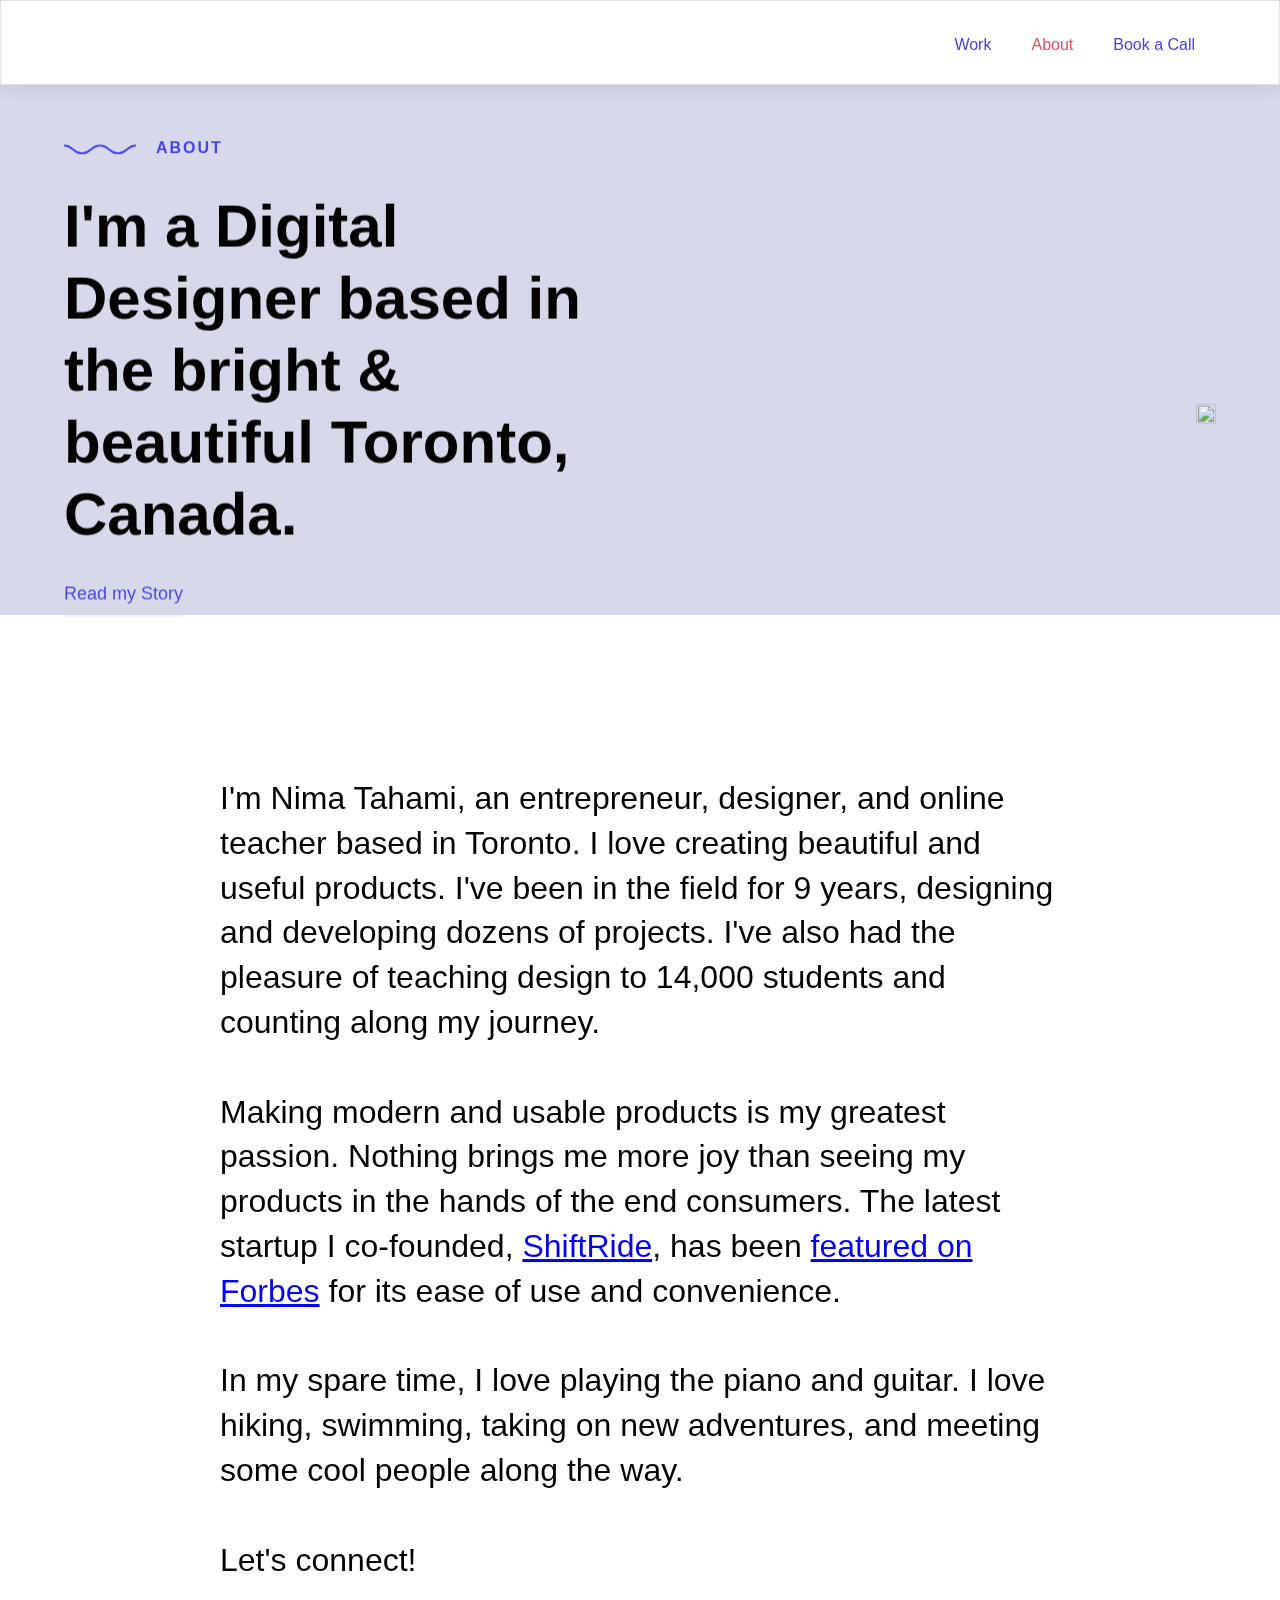
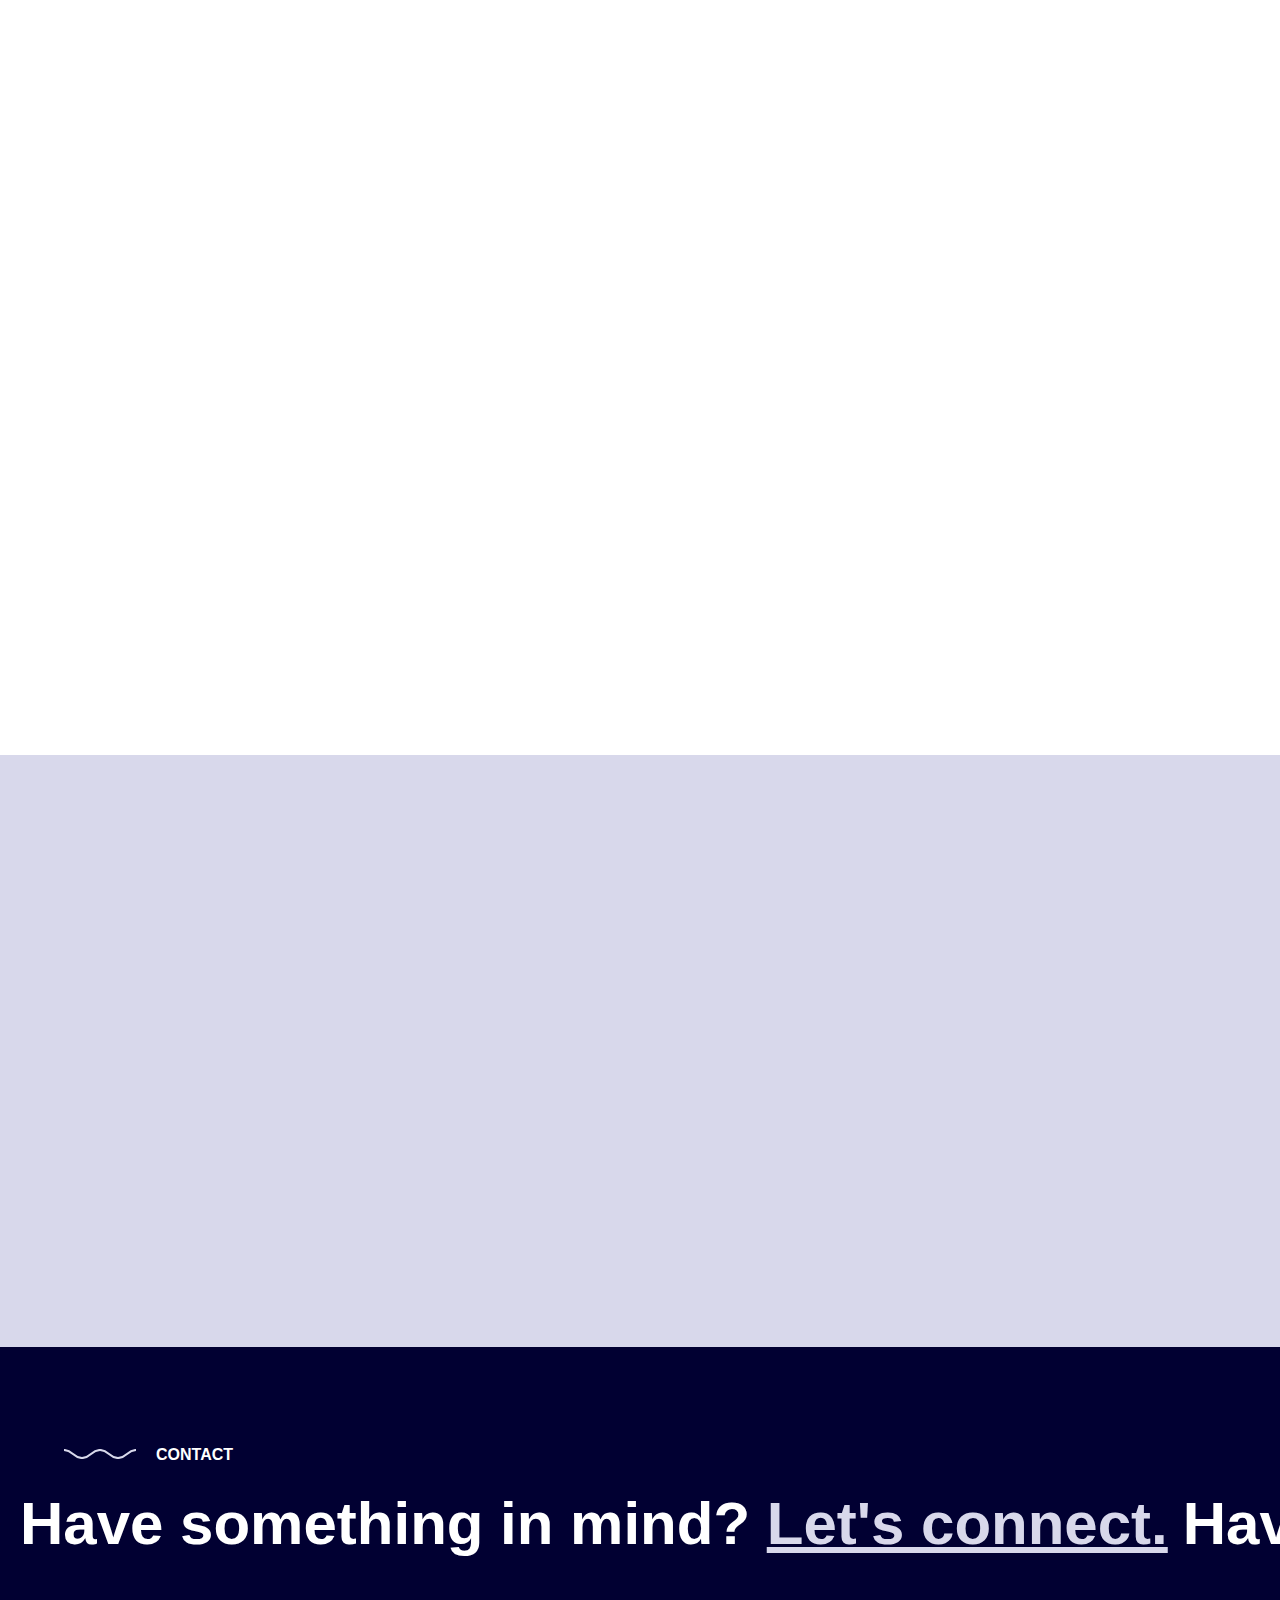
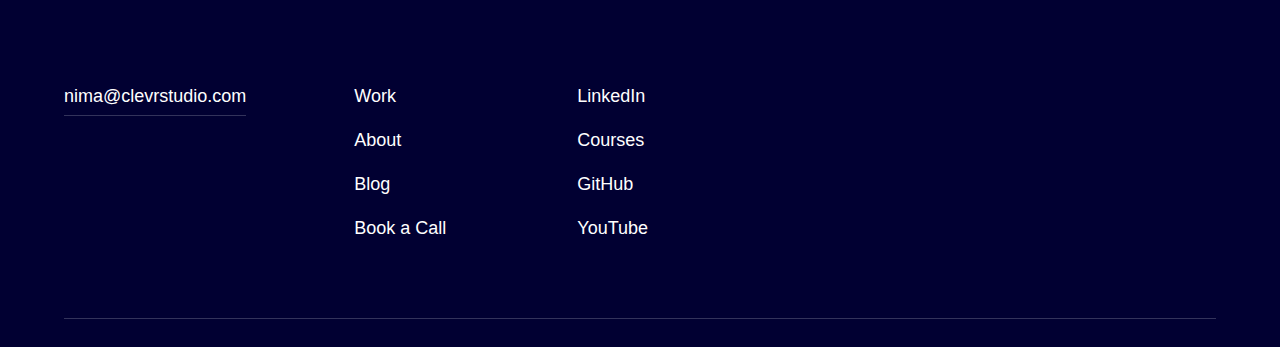
==== commit a1ebdc18: "fixing gAnalytics" ====
--- a/about.html
+++ b/about.html
@@ -6,15 +6,6 @@
   class="w-mod-js w-mod-ix wf-epilogue-n7-active wf-epilogue-n2-active wf-epilogue-n5-active wf-epilogue-n9-active wf-epilogue-n6-active wf-epilogue-n8-active wf-epilogue-n3-active wf-epilogue-n4-active wf-spacegrotesk-n7-active wf-spacegrotesk-n6-active wf-spacegrotesk-n4-active wf-spacegrotesk-n5-active wf-active w-editor">
 
 <head>
-  <!-- Google tag (gtag.js) -->
-<script async src="https://www.googletagmanager.com/gtag/js?id=G-3SYNEQKCTQ"></script>
-<script>
-  window.dataLayer = window.dataLayer || [];
-  function gtag(){dataLayer.push(arguments);}
-  gtag('js', new Date());
-
-  gtag('config', 'G-3SYNEQKCTQ');
-</script>
   <meta http-equiv="Content-Type" content="text/html; charset=UTF-8">
   <style>
     .wf-force-outline-none[tabindex="-1"]:focus {
@@ -114,6 +105,15 @@
       }
     }
   </style>
+    <!-- Google tag (gtag.js) -->
+<script async src="https://www.googletagmanager.com/gtag/js?id=G-3SYNEQKCTQ"></script>
+<script>
+  window.dataLayer = window.dataLayer || [];
+  function gtag(){dataLayer.push(arguments);}
+  gtag('js', new Date());
+
+  gtag('config', 'G-3SYNEQKCTQ');
+</script>
   <script src="https://ajax.googleapis.com/ajax/libs/webfont/1.6.26/webfont.js" type="text/javascript"></script>
   <link rel="stylesheet" href="style.css" media="all">
   <script
